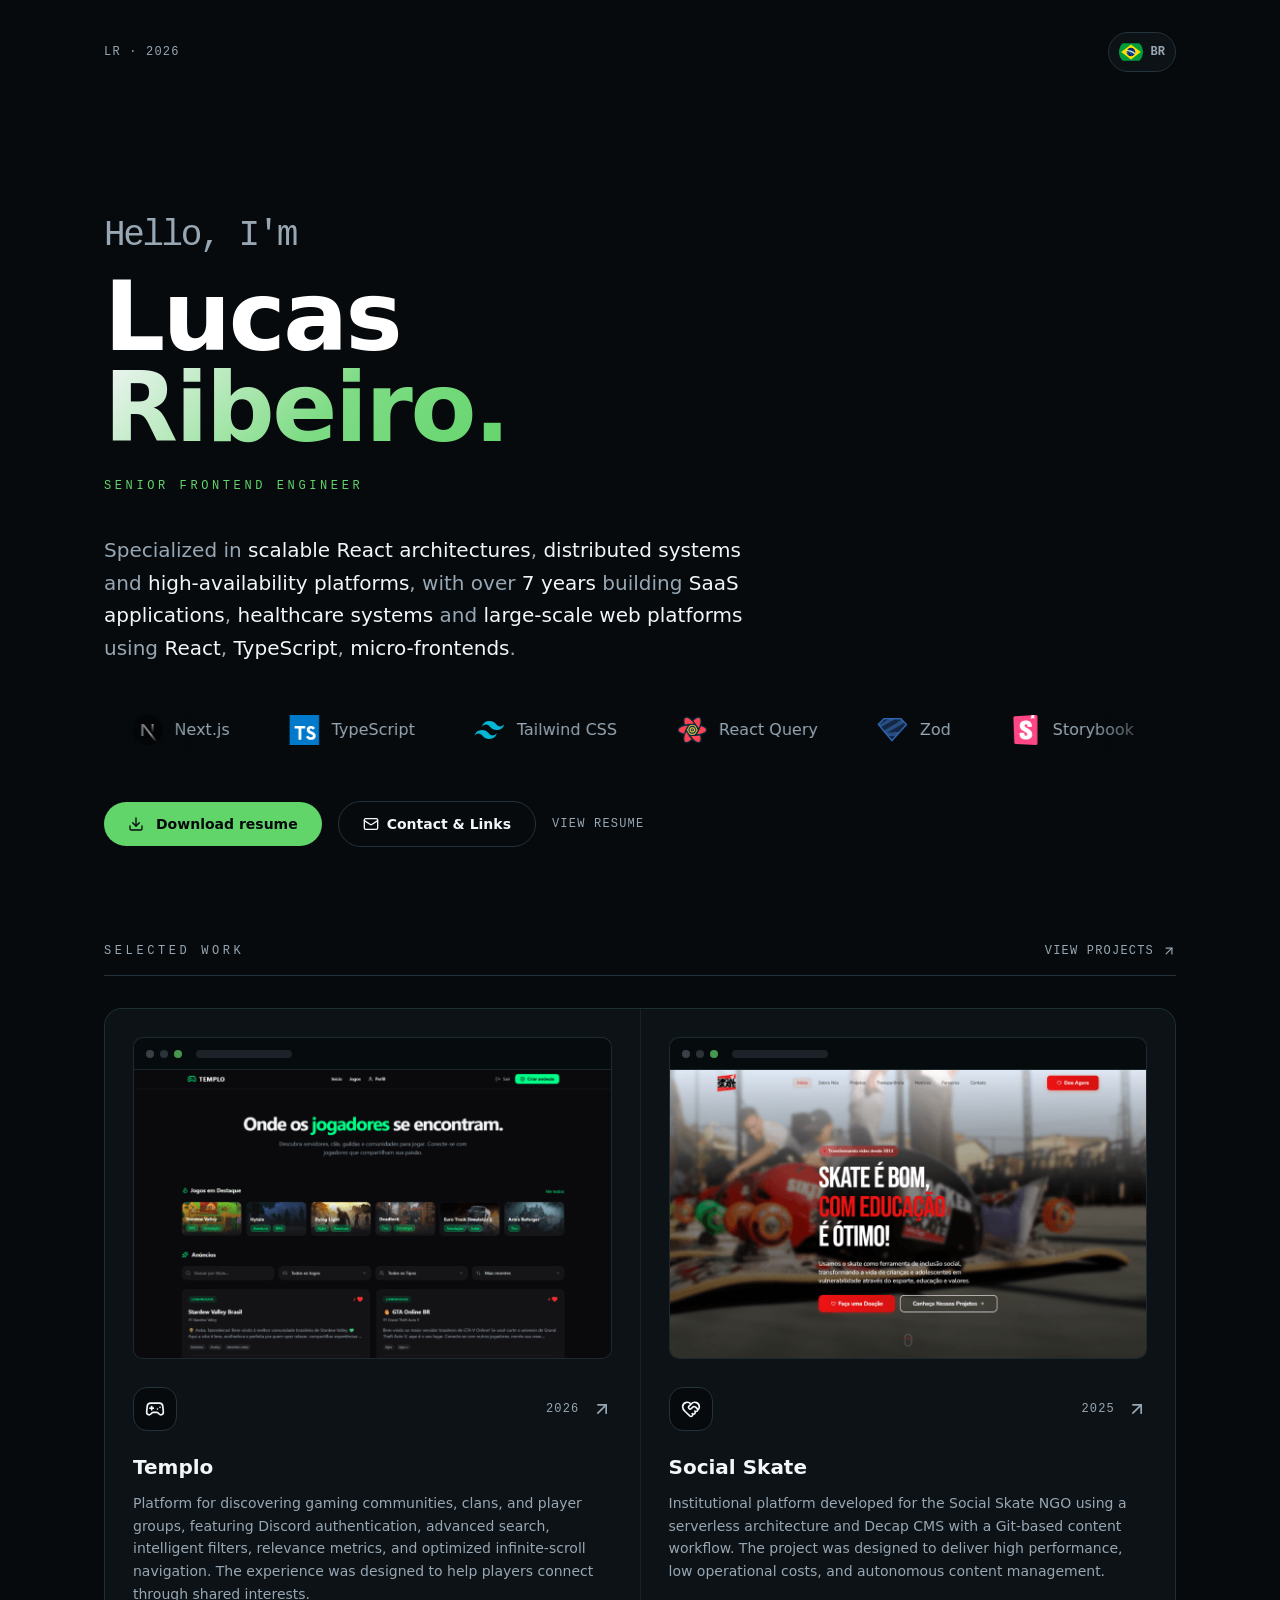
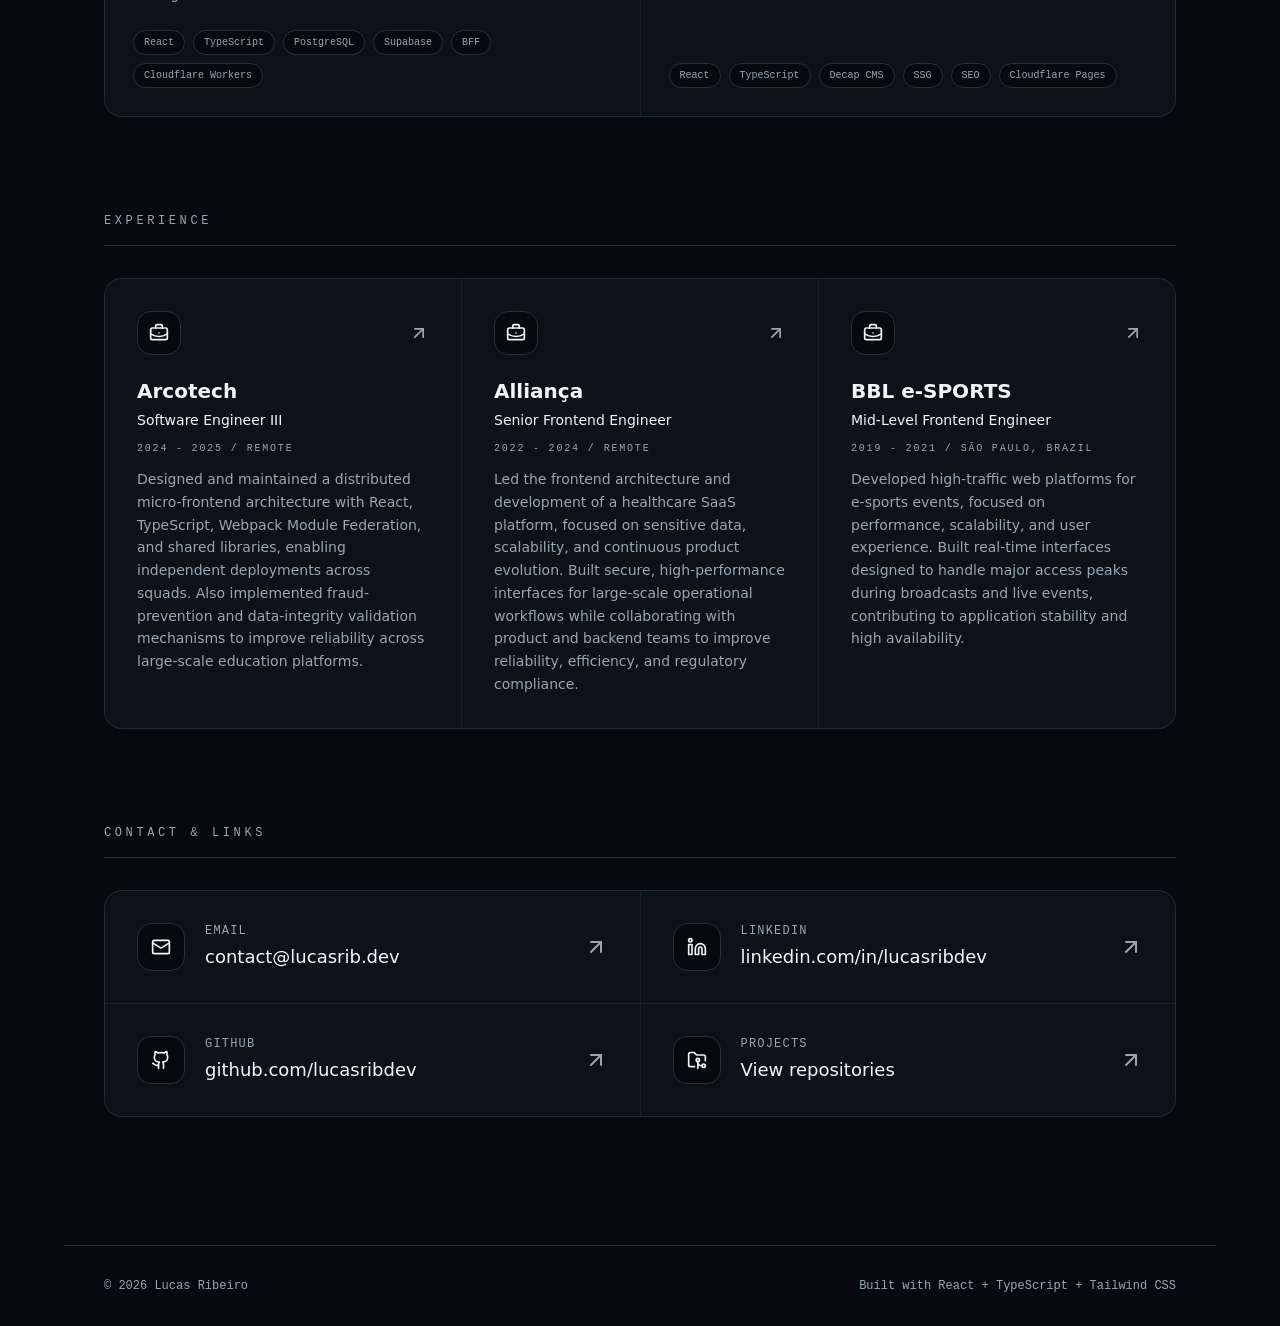
==== en/index.html @ c2448f31 "feat: review" ====
<!doctype html>
<html lang="en">
  <head>
    <meta charset="UTF-8" />
    <link rel="icon" type="image/svg+xml" href="/favicon.svg" />
    <meta name="viewport" content="width=device-width, initial-scale=1.0" />
    <meta
      name="description"
      content="Senior Frontend Engineer with over 7 years of experience in React, TypeScript, SSR, BFF, and design systems."
    />
    <meta
      name="keywords"
      content="Lucas Ribeiro, portfolio, senior frontend engineer, frontend, React, TypeScript, SSR, BFF, design systems"
    />
    <meta name="author" content="Lucas Ribeiro" />
    <meta name="robots" content="index, follow" />
    <meta name="theme-color" content="#3BBF57" />
    <link rel="canonical" href="https://lucasrib.dev/en/" />
    <link rel="alternate" hreflang="pt-BR" href="https://lucasrib.dev/" />
    <link rel="alternate" hreflang="en" href="https://lucasrib.dev/en/" />
    <link rel="alternate" hreflang="x-default" href="https://lucasrib.dev/" />

    <meta
      property="og:title"
      content="Lucas Ribeiro | Senior Frontend Engineer"
    />
    <meta
      property="og:description"
      content="Portfolio with selected work, stack, and resume. Experience with React, TypeScript, SSR, BFF, and design systems."
    />
    <meta property="og:type" content="website" />
    <meta property="og:url" content="https://lucasrib.dev/en/" />
    <meta property="og:image" content="https://lucasrib.dev/og-image.png" />
    <meta property="og:image:type" content="image/png" />
    <meta property="og:image:width" content="1200" />
    <meta property="og:image:height" content="630" />
    <meta
      property="og:image:alt"
      content="Lucas Ribeiro, Senior Frontend Engineer"
    />
    <meta property="og:locale" content="en_US" />
    <meta property="og:locale:alternate" content="pt_BR" />
    <meta property="og:site_name" content="Lucas Ribeiro Portfolio" />

    <meta name="twitter:card" content="summary_large_image" />
    <meta
      name="twitter:title"
      content="Lucas Ribeiro | Senior Frontend Engineer"
    />
    <meta
      name="twitter:description"
      content="Portfolio with selected work, stack, and resume by Lucas Ribeiro."
    />
    <meta name="twitter:image" content="https://lucasrib.dev/og-image.png" />

    <title>Lucas Ribeiro - Senior Frontend Engineer</title>
    <script type="module" crossorigin src="/assets/main-C4eJlKlx.js"></script>
    <link rel="stylesheet" crossorigin href="/assets/main-BngIE1C2.css">
  </head>
  <body>
    <div id="root"></div>
  </body>
</html>
---- assets/main-BngIE1C2.css ----
/*! tailwindcss v4.2.2 | MIT License | https://tailwindcss.com */
@layer properties{@supports (((-webkit-hyphens:none)) and (not (margin-trim:inline))) or ((-moz-orient:inline) and (not (color:rgb(from red r g b)))){*,:before,:after,::backdrop{--tw-rotate-x:initial;--tw-rotate-y:initial;--tw-rotate-z:initial;--tw-skew-x:initial;--tw-skew-y:initial;--tw-border-style:solid;--tw-leading:initial;--tw-font-weight:initial;--tw-tracking:initial;--tw-duration:initial;--tw-ease:initial;--tw-translate-x:0;--tw-translate-y:0;--tw-translate-z:0;--tw-scale-x:1;--tw-scale-y:1;--tw-scale-z:1;--tw-shadow:0 0 #0000;--tw-shadow-color:initial;--tw-shadow-alpha:100%;--tw-inset-shadow:0 0 #0000;--tw-inset-shadow-color:initial;--tw-inset-shadow-alpha:100%;--tw-ring-color:initial;--tw-ring-shadow:0 0 #0000;--tw-inset-ring-color:initial;--tw-inset-ring-shadow:0 0 #0000;--tw-ring-inset:initial;--tw-ring-offset-width:0px;--tw-ring-offset-color:#fff;--tw-ring-offset-shadow:0 0 #0000;--tw-outline-style:solid;--tw-animation-delay:0s;--tw-animation-direction:normal;--tw-animation-duration:initial;--tw-animation-fill-mode:none;--tw-animation-iteration-count:1;--tw-enter-blur:0;--tw-enter-opacity:1;--tw-enter-rotate:0;--tw-enter-scale:1;--tw-enter-translate-x:0;--tw-enter-translate-y:0;--tw-exit-blur:0;--tw-exit-opacity:1;--tw-exit-rotate:0;--tw-exit-scale:1;--tw-exit-translate-x:0;--tw-exit-translate-y:0}}}@layer theme{:root,:host{--font-sans:"Geist Variable", sans-serif;--font-mono:var(--font-mono);--color-white:#fff;--spacing:.25rem;--container-2xl:42rem;--container-6xl:72rem;--text-xs:.75rem;--text-xs--line-height:calc(1 / .75);--text-sm:.875rem;--text-sm--line-height:calc(1.25 / .875);--text-base:1rem;--text-base--line-height:calc(1.5 / 1);--text-lg:1.125rem;--text-lg--line-height:calc(1.75 / 1.125);--text-xl:1.25rem;--text-xl--line-height:calc(1.75 / 1.25);--text-2xl:1.5rem;--text-2xl--line-height:calc(2 / 1.5);--text-3xl:1.875rem;--text-3xl--line-height:calc(2.25 / 1.875);--text-4xl:2.25rem;--text-4xl--line-height:calc(2.5 / 2.25);--text-5xl:3rem;--text-5xl--line-height:1;--text-7xl:4.5rem;--text-7xl--line-height:1;--text-8xl:6rem;--text-8xl--line-height:1;--font-weight-normal:400;--font-weight-medium:500;--font-weight-semibold:600;--font-weight-bold:700;--tracking-tight:-.025em;--tracking-widest:.1em;--leading-tight:1.25;--leading-relaxed:1.625;--default-transition-duration:.15s;--default-transition-timing-function:cubic-bezier(.4, 0, .2, 1);--default-font-family:"Geist Variable", sans-serif;--default-mono-font-family:var(--font-mono)}}@layer base{*,:after,:before,::backdrop{box-sizing:border-box;border:0 solid;margin:0;padding:0}::file-selector-button{box-sizing:border-box;border:0 solid;margin:0;padding:0}html,:host{-webkit-text-size-adjust:100%;tab-size:4;line-height:1.5;font-family:var(--default-font-family,ui-sans-serif, system-ui, sans-serif, "Apple Color Emoji", "Segoe UI Emoji", "Segoe UI Symbol", "Noto Color Emoji");font-feature-settings:var(--default-font-feature-settings,normal);font-variation-settings:var(--default-font-variation-settings,normal);-webkit-tap-highlight-color:transparent}hr{height:0;color:inherit;border-top-width:1px}abbr:where([title]){-webkit-text-decoration:underline dotted;text-decoration:underline dotted}h1,h2,h3,h4,h5,h6{font-size:inherit;font-weight:inherit}a{color:inherit;-webkit-text-decoration:inherit;-webkit-text-decoration:inherit;-webkit-text-decoration:inherit;-webkit-text-decoration:inherit;text-decoration:inherit}b,strong{font-weight:bolder}code,kbd,samp,pre{font-family:var(--default-mono-font-family,ui-monospace, SFMono-Regular, Menlo, Monaco, Consolas, "Liberation Mono", "Courier New", monospace);font-feature-settings:var(--default-mono-font-feature-settings,normal);font-variation-settings:var(--default-mono-font-variation-settings,normal);font-size:1em}small{font-size:80%}sub,sup{vertical-align:baseline;font-size:75%;line-height:0;position:relative}sub{bottom:-.25em}sup{top:-.5em}table{text-indent:0;border-color:inherit;border-collapse:collapse}:-moz-focusring{outline:auto}progress{vertical-align:baseline}summary{display:list-item}ol,ul,menu{list-style:none}img,svg,video,canvas,audio,iframe,embed,object{vertical-align:middle;display:block}img,video{max-width:100%;height:auto}button,input,select,optgroup,textarea{font:inherit;font-feature-settings:inherit;font-variation-settings:inherit;letter-spacing:inherit;color:inherit;opacity:1;background-color:#0000;border-radius:0}::file-selector-button{font:inherit;font-feature-settings:inherit;font-variation-settings:inherit;letter-spacing:inherit;color:inherit;opacity:1;background-color:#0000;border-radius:0}:where(select:is([multiple],[size])) optgroup{font-weight:bolder}:where(select:is([multiple],[size])) optgroup option{padding-inline-start:20px}::file-selector-button{margin-inline-end:4px}::placeholder{opacity:1}@supports (not ((-webkit-appearance:-apple-pay-button))) or (contain-intrinsic-size:1px){::placeholder{color:currentColor}@supports (color:color-mix(in lab, red, red)){::placeholder{color:color-mix(in oklab, currentcolor 50%, transparent)}}}textarea{resize:vertical}::-webkit-search-decoration{-webkit-appearance:none}::-webkit-date-and-time-value{min-height:1lh;text-align:inherit}::-webkit-datetime-edit{display:inline-flex}::-webkit-datetime-edit-fields-wrapper{padding:0}::-webkit-datetime-edit{padding-block:0}::-webkit-datetime-edit-year-field{padding-block:0}::-webkit-datetime-edit-month-field{padding-block:0}::-webkit-datetime-edit-day-field{padding-block:0}::-webkit-datetime-edit-hour-field{padding-block:0}::-webkit-datetime-edit-minute-field{padding-block:0}::-webkit-datetime-edit-second-field{padding-block:0}::-webkit-datetime-edit-millisecond-field{padding-block:0}::-webkit-datetime-edit-meridiem-field{padding-block:0}::-webkit-calendar-picker-indicator{line-height:1}:-moz-ui-invalid{box-shadow:none}button,input:where([type=button],[type=reset],[type=submit]){appearance:button}::file-selector-button{appearance:button}::-webkit-inner-spin-button{height:auto}::-webkit-outer-spin-button{height:auto}[hidden]:where(:not([hidden=until-found])){display:none!important}html{background:var(--background);font-family:Geist Variable,sans-serif}body{font-family:var(--font-sans);color:var(--foreground);background-color:var(--background);margin:0}*{border-color:var(--border);outline-color:var(--ring)}@supports (color:color-mix(in lab, red, red)){*{outline-color:color-mix(in oklab, var(--ring) 50%, transparent)}}}@layer components;@layer utilities{.pointer-events-none{pointer-events:none}.absolute{position:absolute}.relative{position:relative}.inset-x-0{inset-inline:calc(var(--spacing) * 0)}.inset-y-0{inset-block:calc(var(--spacing) * 0)}.top-0{top:calc(var(--spacing) * 0)}.right-0{right:calc(var(--spacing) * 0)}.bottom-0{bottom:calc(var(--spacing) * 0)}.left-0{left:calc(var(--spacing) * 0)}.z-10{z-index:10}.z-11{z-index:11}.mx-auto{margin-inline:auto}.mt-1{margin-top:calc(var(--spacing) * 1)}.mt-2{margin-top:calc(var(--spacing) * 2)}.mt-3{margin-top:calc(var(--spacing) * 3)}.mt-6{margin-top:calc(var(--spacing) * 6)}.mt-10{margin-top:calc(var(--spacing) * 10)}.mt-12{margin-top:calc(var(--spacing) * 12)}.mr-\[var\(--logoloop-gap\)\]{margin-right:var(--logoloop-gap)}.mb-4{margin-bottom:calc(var(--spacing) * 4)}.mb-7{margin-bottom:calc(var(--spacing) * 7)}.mb-8{margin-bottom:calc(var(--spacing) * 8)}.mb-24{margin-bottom:calc(var(--spacing) * 24)}.mb-\[var\(--logoloop-gap\)\]{margin-bottom:var(--logoloop-gap)}.ml-2{margin-left:calc(var(--spacing) * 2)}.block{display:block}.flex{display:flex}.grid{display:grid}.hidden{display:none}.inline-block{display:inline-block}.inline-flex{display:inline-flex}.aspect-\[1430\/863\]{aspect-ratio:1430/863}.h-2{height:calc(var(--spacing) * 2)}.h-3\.5{height:calc(var(--spacing) * 3.5)}.h-4{height:calc(var(--spacing) * 4)}.h-5{height:calc(var(--spacing) * 5)}.h-6{height:calc(var(--spacing) * 6)}.h-8{height:calc(var(--spacing) * 8)}.h-10{height:calc(var(--spacing) * 10)}.h-11{height:calc(var(--spacing) * 11)}.h-12{height:calc(var(--spacing) * 12)}.h-\[1em\]{height:1em}.h-\[clamp\(24px\,8\%\,120px\)\]{height:clamp(24px,8%,120px)}.h-\[var\(--logoloop-logoHeight\)\]{height:var(--logoloop-logoHeight)}.h-full{height:100%}.h-max{height:max-content}.min-h-screen{min-height:100vh}.w-2{width:calc(var(--spacing) * 2)}.w-3\.5{width:calc(var(--spacing) * 3.5)}.w-4{width:calc(var(--spacing) * 4)}.w-5{width:calc(var(--spacing) * 5)}.w-6{width:calc(var(--spacing) * 6)}.w-11{width:calc(var(--spacing) * 11)}.w-12{width:calc(var(--spacing) * 12)}.w-24{width:calc(var(--spacing) * 24)}.w-\[clamp\(24px\,8\%\,120px\)\]{width:clamp(24px,8%,120px)}.w-auto{width:auto}.w-full{width:100%}.w-max{width:max-content}.max-w-2xl{max-width:var(--container-2xl)}.max-w-6xl{max-width:var(--container-6xl)}.min-w-0{min-width:calc(var(--spacing) * 0)}.flex-none{flex:none}.shrink-0{flex-shrink:0}.transform{transform:var(--tw-rotate-x,) var(--tw-rotate-y,) var(--tw-rotate-z,) var(--tw-skew-x,) var(--tw-skew-y,)}.resize{resize:both}.flex-col{flex-direction:column}.flex-row{flex-direction:row}.flex-wrap{flex-wrap:wrap}.items-center{align-items:center}.items-end{align-items:flex-end}.items-start{align-items:flex-start}.justify-between{justify-content:space-between}.justify-center{justify-content:center}.gap-1\.5{gap:calc(var(--spacing) * 1.5)}.gap-2{gap:calc(var(--spacing) * 2)}.gap-3{gap:calc(var(--spacing) * 3)}.gap-4{gap:calc(var(--spacing) * 4)}.gap-5{gap:calc(var(--spacing) * 5)}.gap-px{gap:1px}.overflow-hidden{overflow:hidden}.overflow-visible{overflow:visible}.overflow-x-hidden{overflow-x:hidden}.rounded{border-radius:.25rem}.rounded-2xl{border-radius:calc(var(--radius) * 1.8)}.rounded-full{border-radius:3.40282e38px}.rounded-lg{border-radius:var(--radius)}.rounded-xl{border-radius:calc(var(--radius) * 1.4)}.border{border-style:var(--tw-border-style);border-width:1px}.border-t{border-top-style:var(--tw-border-style);border-top-width:1px}.border-b{border-bottom-style:var(--tw-border-style);border-bottom-width:1px}.border-border,.border-border\/70{border-color:var(--border)}@supports (color:color-mix(in lab, red, red)){.border-border\/70{border-color:color-mix(in oklab, var(--border) 70%, transparent)}}.border-border\/80{border-color:var(--border)}@supports (color:color-mix(in lab, red, red)){.border-border\/80{border-color:color-mix(in oklab, var(--border) 80%, transparent)}}.bg-background,.bg-background\/80{background-color:var(--background)}@supports (color:color-mix(in lab, red, red)){.bg-background\/80{background-color:color-mix(in oklab, var(--background) 80%, transparent)}}.bg-border\/60{background-color:var(--border)}@supports (color:color-mix(in lab, red, red)){.bg-border\/60{background-color:color-mix(in oklab, var(--border) 60%, transparent)}}.bg-card{background-color:var(--card)}.bg-muted{background-color:var(--muted)}.bg-muted-foreground\/15{background-color:var(--muted-foreground)}@supports (color:color-mix(in lab, red, red)){.bg-muted-foreground\/15{background-color:color-mix(in oklab, var(--muted-foreground) 15%, transparent)}}.bg-muted-foreground\/25{background-color:var(--muted-foreground)}@supports (color:color-mix(in lab, red, red)){.bg-muted-foreground\/25{background-color:color-mix(in oklab, var(--muted-foreground) 25%, transparent)}}.bg-muted-foreground\/35{background-color:var(--muted-foreground)}@supports (color:color-mix(in lab, red, red)){.bg-muted-foreground\/35{background-color:color-mix(in oklab, var(--muted-foreground) 35%, transparent)}}.bg-primary,.bg-primary\/70{background-color:var(--primary)}@supports (color:color-mix(in lab, red, red)){.bg-primary\/70{background-color:color-mix(in oklab, var(--primary) 70%, transparent)}}.text-gradient{background-image:linear-gradient(135deg, var(--foreground) 0%, var(--primary) 55%, var(--primary) 100%)}@supports (color:color-mix(in lab, red, red)){.text-gradient{background-image:linear-gradient(135deg, var(--foreground) 0%, color-mix(in srgb, var(--primary) 82%, white 18%) 55%, var(--primary) 100%)}}.text-gradient{color:#0000;-webkit-background-clip:text;background-clip:text}.bg-\[linear-gradient\(to_bottom\,var\(--logoloop-fadeColor\,var\(--logoloop-fadeColorAuto\)\)_0\%\,rgba\(0\,0\,0\,0\)_100\%\)\]{background-image:linear-gradient(to bottom,var(--logoloop-fadeColor,var(--logoloop-fadeColorAuto)) 0%,#0000 100%)}.bg-\[linear-gradient\(to_left\,var\(--logoloop-fadeColor\,var\(--logoloop-fadeColorAuto\)\)_0\%\,rgba\(0\,0\,0\,0\)_100\%\)\]{background-image:linear-gradient(to left,var(--logoloop-fadeColor,var(--logoloop-fadeColorAuto)) 0%,#0000 100%)}.bg-\[linear-gradient\(to_right\,var\(--logoloop-fadeColor\,var\(--logoloop-fadeColorAuto\)\)_0\%\,rgba\(0\,0\,0\,0\)_100\%\)\]{background-image:linear-gradient(to right,var(--logoloop-fadeColor,var(--logoloop-fadeColorAuto)) 0%,#0000 100%)}.bg-\[linear-gradient\(to_top\,var\(--logoloop-fadeColor\,var\(--logoloop-fadeColorAuto\)\)_0\%\,rgba\(0\,0\,0\,0\)_100\%\)\]{background-image:linear-gradient(to top,var(--logoloop-fadeColor,var(--logoloop-fadeColorAuto)) 0%,#0000 100%)}.object-contain{object-fit:contain}.object-cover{object-fit:cover}.object-top{object-position:top}.p-5{padding:calc(var(--spacing) * 5)}.p-6{padding:calc(var(--spacing) * 6)}.px-2\.5{padding-inline:calc(var(--spacing) * 2.5)}.px-3{padding-inline:calc(var(--spacing) * 3)}.px-6{padding-inline:calc(var(--spacing) * 6)}.py-1{padding-block:calc(var(--spacing) * 1)}.py-1\.5{padding-block:calc(var(--spacing) * 1.5)}.py-3{padding-block:calc(var(--spacing) * 3)}.py-8{padding-block:calc(var(--spacing) * 8)}.py-\[calc\(var\(--logoloop-logoHeight\)\*0\.1\)\]{padding-block:calc(var(--logoloop-logoHeight) * .1)}.pt-16{padding-top:calc(var(--spacing) * 16)}.pb-4{padding-bottom:calc(var(--spacing) * 4)}.pb-24{padding-bottom:calc(var(--spacing) * 24)}.pb-32{padding-bottom:calc(var(--spacing) * 32)}.font-mono{font-family:var(--font-mono)}.text-2xl{font-size:var(--text-2xl);line-height:var(--tw-leading,var(--text-2xl--line-height))}.text-5xl{font-size:var(--text-5xl);line-height:var(--tw-leading,var(--text-5xl--line-height))}.text-base{font-size:var(--text-base);line-height:var(--tw-leading,var(--text-base--line-height))}.text-lg{font-size:var(--text-lg);line-height:var(--tw-leading,var(--text-lg--line-height))}.text-sm{font-size:var(--text-sm);line-height:var(--tw-leading,var(--text-sm--line-height))}.text-xs{font-size:var(--text-xs);line-height:var(--tw-leading,var(--text-xs--line-height))}.text-\[10px\]{font-size:10px}.text-\[length\:var\(--logoloop-logoHeight\)\]{font-size:var(--logoloop-logoHeight)}.leading-\[0\.95\]{--tw-leading:.95;line-height:.95}.leading-\[1\],.leading-none{--tw-leading:1;line-height:1}.leading-relaxed{--tw-leading:var(--leading-relaxed);line-height:var(--leading-relaxed)}.leading-tight{--tw-leading:var(--leading-tight);line-height:var(--leading-tight)}.font-bold{--tw-font-weight:var(--font-weight-bold);font-weight:var(--font-weight-bold)}.font-medium{--tw-font-weight:var(--font-weight-medium);font-weight:var(--font-weight-medium)}.font-normal{--tw-font-weight:var(--font-weight-normal);font-weight:var(--font-weight-normal)}.font-semibold{--tw-font-weight:var(--font-weight-semibold);font-weight:var(--font-weight-semibold)}.tracking-\[0\.3em\]{--tw-tracking:.3em;letter-spacing:.3em}.tracking-\[0\.18em\]{--tw-tracking:.18em;letter-spacing:.18em}.tracking-tight{--tw-tracking:var(--tracking-tight);letter-spacing:var(--tracking-tight)}.tracking-widest{--tw-tracking:var(--tracking-widest);letter-spacing:var(--tracking-widest)}.break-all{word-break:break-all}.whitespace-nowrap{white-space:nowrap}.text-foreground{color:var(--foreground)}.text-muted-foreground{color:var(--muted-foreground)}.text-primary{color:var(--primary)}.text-primary-foreground{color:var(--primary-foreground)}.text-white{color:var(--color-white)}.uppercase{text-transform:uppercase}.no-underline{text-decoration-line:none}.underline-offset-4{text-underline-offset:4px}.transition{transition-property:color,background-color,border-color,outline-color,text-decoration-color,fill,stroke,--tw-gradient-from,--tw-gradient-via,--tw-gradient-to,opacity,box-shadow,transform,translate,scale,rotate,filter,-webkit-backdrop-filter,backdrop-filter,display,content-visibility,overlay,pointer-events;transition-timing-function:var(--tw-ease,var(--default-transition-timing-function));transition-duration:var(--tw-duration,var(--default-transition-duration))}.transition-all{transition-property:all;transition-timing-function:var(--tw-ease,var(--default-transition-timing-function));transition-duration:var(--tw-duration,var(--default-transition-duration))}.transition-colors{transition-property:color,background-color,border-color,outline-color,text-decoration-color,fill,stroke,--tw-gradient-from,--tw-gradient-via,--tw-gradient-to;transition-timing-function:var(--tw-ease,var(--default-transition-timing-function));transition-duration:var(--tw-duration,var(--default-transition-duration))}.transition-opacity{transition-property:opacity;transition-timing-function:var(--tw-ease,var(--default-transition-timing-function));transition-duration:var(--tw-duration,var(--default-transition-duration))}.transition-transform{transition-property:transform,translate,scale,rotate;transition-timing-function:var(--tw-ease,var(--default-transition-timing-function));transition-duration:var(--tw-duration,var(--default-transition-duration))}.duration-200{--tw-duration:.2s;transition-duration:.2s}.duration-300{--tw-duration:.3s;transition-duration:.3s}.ease-\[cubic-bezier\(0\.4\,0\,0\.2\,1\)\]{--tw-ease:cubic-bezier(.4,0,.2,1);transition-timing-function:cubic-bezier(.4,0,.2,1)}.ease-linear{--tw-ease:linear;transition-timing-function:linear}.will-change-transform{will-change:transform}.select-none{-webkit-user-select:none;user-select:none}.\[--logoloop-fadeColorAuto\:\#ffffff\]{--logoloop-fadeColorAuto:#fff}.\[--logoloop-gap\:32px\]{--logoloop-gap:32px}.\[--logoloop-logoHeight\:28px\]{--logoloop-logoHeight:28px}.\[-webkit-user-drag\:none\]{-webkit-user-drag:none}.\[image-rendering\:-webkit-optimize-contrast\]{image-rendering:-webkit-optimize-contrast}@media (hover:hover){.group-hover\:translate-x-0\.5:is(:where(.group):hover *){--tw-translate-x:calc(var(--spacing) * .5);translate:var(--tw-translate-x) var(--tw-translate-y)}.group-hover\:translate-x-1:is(:where(.group):hover *){--tw-translate-x:calc(var(--spacing) * 1);translate:var(--tw-translate-x) var(--tw-translate-y)}.group-hover\:-translate-y-0\.5:is(:where(.group):hover *){--tw-translate-y:calc(var(--spacing) * -.5);translate:var(--tw-translate-x) var(--tw-translate-y)}.group-hover\:-translate-y-1:is(:where(.group):hover *){--tw-translate-y:calc(var(--spacing) * -1);translate:var(--tw-translate-x) var(--tw-translate-y)}.group-hover\:translate-y-0\.5:is(:where(.group):hover *){--tw-translate-y:calc(var(--spacing) * .5);translate:var(--tw-translate-x) var(--tw-translate-y)}.group-hover\:border-primary:is(:where(.group):hover *),.group-hover\:border-primary\/50:is(:where(.group):hover *){border-color:var(--primary)}@supports (color:color-mix(in lab, red, red)){.group-hover\:border-primary\/50:is(:where(.group):hover *){border-color:color-mix(in oklab, var(--primary) 50%, transparent)}}.group-hover\:text-primary:is(:where(.group):hover *){color:var(--primary)}.group-hover\/item\:scale-120:is(:where(.group\/item):hover *){--tw-scale-x:120%;--tw-scale-y:120%;--tw-scale-z:120%;scale:var(--tw-scale-x) var(--tw-scale-y)}.hover\:-translate-y-0\.5:hover{--tw-translate-y:calc(var(--spacing) * -.5);translate:var(--tw-translate-x) var(--tw-translate-y)}.hover\:-translate-y-1:hover{--tw-translate-y:calc(var(--spacing) * -1);translate:var(--tw-translate-x) var(--tw-translate-y)}.hover\:border-primary:hover{border-color:var(--primary)}.hover\:bg-secondary:hover{background-color:var(--secondary)}.hover\:text-foreground:hover{color:var(--foreground)}.hover\:text-primary:hover{color:var(--primary)}.hover\:underline:hover{text-decoration-line:underline}.hover\:opacity-80:hover{opacity:.8}.hover\:glow:hover{box-shadow:0 18px 40px var(--primary), inset 0 1px 0 #ffffff38}@supports (color:color-mix(in lab, red, red)){.hover\:glow:hover{box-shadow:0 18px 40px color-mix(in srgb, var(--primary) 30%, transparent), inset 0 1px 0 #ffffff38}}}.focus-visible\:ring-2:focus-visible{--tw-ring-shadow:var(--tw-ring-inset,) 0 0 0 calc(2px + var(--tw-ring-offset-width)) var(--tw-ring-color,currentcolor);box-shadow:var(--tw-inset-shadow), var(--tw-inset-ring-shadow), var(--tw-ring-offset-shadow), var(--tw-ring-shadow), var(--tw-shadow)}.focus-visible\:ring-ring:focus-visible{--tw-ring-color:var(--ring)}.focus-visible\:outline:focus-visible{outline-style:var(--tw-outline-style);outline-width:1px}.focus-visible\:outline-offset-2:focus-visible{outline-offset:2px}.focus-visible\:outline-current:focus-visible{outline-color:currentColor}.focus-visible\:outline-none:focus-visible{--tw-outline-style:none;outline-style:none}@media (prefers-reduced-motion:reduce){.motion-reduce\:transform-none{transform:none}.motion-reduce\:transition-none{transition-property:none}}@media (width>=48rem){.md\:grid-cols-2{grid-template-columns:repeat(2,minmax(0,1fr))}.md\:grid-cols-3{grid-template-columns:repeat(3,minmax(0,1fr))}.md\:flex-row{flex-direction:row}.md\:items-center{align-items:center}.md\:p-7{padding:calc(var(--spacing) * 7)}.md\:p-8{padding:calc(var(--spacing) * 8)}.md\:px-10{padding-inline:calc(var(--spacing) * 10)}.md\:pt-28{padding-top:calc(var(--spacing) * 28)}.md\:text-3xl{font-size:var(--text-3xl);line-height:var(--tw-leading,var(--text-3xl--line-height))}.md\:text-7xl{font-size:var(--text-7xl);line-height:var(--tw-leading,var(--text-7xl--line-height))}.md\:text-lg{font-size:var(--text-lg);line-height:var(--tw-leading,var(--text-lg--line-height))}.md\:text-xl{font-size:var(--text-xl);line-height:var(--tw-leading,var(--text-xl--line-height))}}@media (width>=64rem){.lg\:text-4xl{font-size:var(--text-4xl);line-height:var(--tw-leading,var(--text-4xl--line-height))}.lg\:text-8xl{font-size:var(--text-8xl);line-height:var(--tw-leading,var(--text-8xl--line-height))}}.dark\:\[--logoloop-fadeColorAuto\:\#0b0b0b\]:is(.dark *){--logoloop-fadeColorAuto:#0b0b0b}}@property --tw-animation-delay{syntax:"*";inherits:false;initial-value:0s}@property --tw-animation-direction{syntax:"*";inherits:false;initial-value:normal}@property --tw-animation-duration{syntax:"*";inherits:false}@property --tw-animation-fill-mode{syntax:"*";inherits:false;initial-value:none}@property --tw-animation-iteration-count{syntax:"*";inherits:false;initial-value:1}@property --tw-enter-blur{syntax:"*";inherits:false;initial-value:0}@property --tw-enter-opacity{syntax:"*";inherits:false;initial-value:1}@property --tw-enter-rotate{syntax:"*";inherits:false;initial-value:0}@property --tw-enter-scale{syntax:"*";inherits:false;initial-value:1}@property --tw-enter-translate-x{syntax:"*";inherits:false;initial-value:0}@property --tw-enter-translate-y{syntax:"*";inherits:false;initial-value:0}@property --tw-exit-blur{syntax:"*";inherits:false;initial-value:0}@property --tw-exit-opacity{syntax:"*";inherits:false;initial-value:1}@property --tw-exit-rotate{syntax:"*";inherits:false;initial-value:0}@property --tw-exit-scale{syntax:"*";inherits:false;initial-value:1}@property --tw-exit-translate-x{syntax:"*";inherits:false;initial-value:0}@property --tw-exit-translate-y{syntax:"*";inherits:false;initial-value:0}@font-face{font-family:Geist Variable;font-style:normal;font-display:swap;font-weight:100 900;src:url(/assets/geist-cyrillic-wght-normal-CHSlOQsW.woff2)format("woff2-variations");unicode-range:U+301,U+400-45F,U+490-491,U+4B0-4B1,U+2116}@font-face{font-family:Geist Variable;font-style:normal;font-display:swap;font-weight:100 900;src:url(/assets/geist-latin-ext-wght-normal-DMtmJ5ZE.woff2)format("woff2-variations");unicode-range:U+100-2BA,U+2BD-2C5,U+2C7-2CC,U+2CE-2D7,U+2DD-2FF,U+304,U+308,U+329,U+1D00-1DBF,U+1E00-1E9F,U+1EF2-1EFF,U+2020,U+20A0-20AB,U+20AD-20C0,U+2113,U+2C60-2C7F,U+A720-A7FF}@font-face{font-family:Geist Variable;font-style:normal;font-display:swap;font-weight:100 900;src:url(/assets/geist-latin-wght-normal-Dm3htQBi.woff2)format("woff2-variations");unicode-range:U+??,U+131,U+152-153,U+2BB-2BC,U+2C6,U+2DA,U+2DC,U+304,U+308,U+329,U+2000-206F,U+20AC,U+2122,U+2191,U+2193,U+2212,U+2215,U+FEFF,U+FFFD}:root{--background:oklch(14% .01 240);--foreground:oklch(97% .005 240);--muted-foreground:oklch(72% .025 238);--border:oklch(31% .025 236);--primary:oklch(78% .18 145);--primary-foreground:oklch(14% .01 240);--card:oklch(18% .012 240);--secondary:oklch(24% .015 240);--font-sans:"Space Grotesk", system-ui, sans-serif;--font-mono:"JetBrains Mono", ui-monospace, monospace;--card-foreground:oklch(97% .005 240);--popover:oklch(18% .012 240);--popover-foreground:oklch(97% .005 240);--secondary-foreground:oklch(93% .01 240);--muted:oklch(24% .015 240);--accent:oklch(27% .04 170);--accent-foreground:oklch(97% .005 240);--destructive:oklch(57.7% .245 27.325);--input:oklch(31% .025 236);--ring:oklch(78% .18 145);--chart-1:oklch(78% .18 145);--chart-2:oklch(70% .13 195);--chart-3:oklch(68% .15 280);--chart-4:oklch(76% .14 75);--chart-5:oklch(66% .18 25);--radius:.625rem;--sidebar:oklch(18% .012 240);--sidebar-foreground:oklch(97% .005 240);--sidebar-primary:oklch(78% .18 145);--sidebar-primary-foreground:oklch(14% .01 240);--sidebar-accent:oklch(24% .015 240);--sidebar-accent-foreground:oklch(97% .005 240);--sidebar-border:oklch(31% .025 236);--sidebar-ring:oklch(78% .18 145)}.dark{--background:oklch(14.5% 0 0);--foreground:oklch(98.5% 0 0);--card:oklch(20.5% 0 0);--card-foreground:oklch(98.5% 0 0);--popover:oklch(20.5% 0 0);--popover-foreground:oklch(98.5% 0 0);--primary:oklch(92.2% 0 0);--primary-foreground:oklch(20.5% 0 0);--secondary:oklch(26.9% 0 0);--secondary-foreground:oklch(98.5% 0 0);--muted:oklch(26.9% 0 0);--muted-foreground:oklch(70.8% 0 0);--accent:oklch(26.9% 0 0);--accent-foreground:oklch(98.5% 0 0);--destructive:oklch(70.4% .191 22.216);--border:oklch(100% 0 0/.1);--input:oklch(100% 0 0/.15);--ring:oklch(55.6% 0 0);--chart-1:oklch(87% 0 0);--chart-2:oklch(55.6% 0 0);--chart-3:oklch(43.9% 0 0);--chart-4:oklch(37.1% 0 0);--chart-5:oklch(26.9% 0 0);--sidebar:oklch(20.5% 0 0);--sidebar-foreground:oklch(98.5% 0 0);--sidebar-primary:oklch(48.8% .243 264.376);--sidebar-primary-foreground:oklch(98.5% 0 0);--sidebar-accent:oklch(26.9% 0 0);--sidebar-accent-foreground:oklch(98.5% 0 0);--sidebar-border:oklch(100% 0 0/.1);--sidebar-ring:oklch(55.6% 0 0)}@property --tw-rotate-x{syntax:"*";inherits:false}@property --tw-rotate-y{syntax:"*";inherits:false}@property --tw-rotate-z{syntax:"*";inherits:false}@property --tw-skew-x{syntax:"*";inherits:false}@property --tw-skew-y{syntax:"*";inherits:false}@property --tw-border-style{syntax:"*";inherits:false;initial-value:solid}@property --tw-leading{syntax:"*";inherits:false}@property --tw-font-weight{syntax:"*";inherits:false}@property --tw-tracking{syntax:"*";inherits:false}@property --tw-duration{syntax:"*";inherits:false}@property --tw-ease{syntax:"*";inherits:false}@property --tw-translate-x{syntax:"*";inherits:false;initial-value:0}@property --tw-translate-y{syntax:"*";inherits:false;initial-value:0}@property --tw-translate-z{syntax:"*";inherits:false;initial-value:0}@property --tw-scale-x{syntax:"*";inherits:false;initial-value:1}@property --tw-scale-y{syntax:"*";inherits:false;initial-value:1}@property --tw-scale-z{syntax:"*";inherits:false;initial-value:1}@property --tw-shadow{syntax:"*";inherits:false;initial-value:0 0 #0000}@property --tw-shadow-color{syntax:"*";inherits:false}@property --tw-shadow-alpha{syntax:"<percentage>";inherits:false;initial-value:100%}@property --tw-inset-shadow{syntax:"*";inherits:false;initial-value:0 0 #0000}@property --tw-inset-shadow-color{syntax:"*";inherits:false}@property --tw-inset-shadow-alpha{syntax:"<percentage>";inherits:false;initial-value:100%}@property --tw-ring-color{syntax:"*";inherits:false}@property --tw-ring-shadow{syntax:"*";inherits:false;initial-value:0 0 #0000}@property --tw-inset-ring-color{syntax:"*";inherits:false}@property --tw-inset-ring-shadow{syntax:"*";inherits:false;initial-value:0 0 #0000}@property --tw-ring-inset{syntax:"*";inherits:false}@property --tw-ring-offset-width{syntax:"<length>";inherits:false;initial-value:0}@property --tw-ring-offset-color{syntax:"*";inherits:false;initial-value:#fff}@property --tw-ring-offset-shadow{syntax:"*";inherits:false;initial-value:0 0 #0000}@property --tw-outline-style{syntax:"*";inherits:false;initial-value:solid}
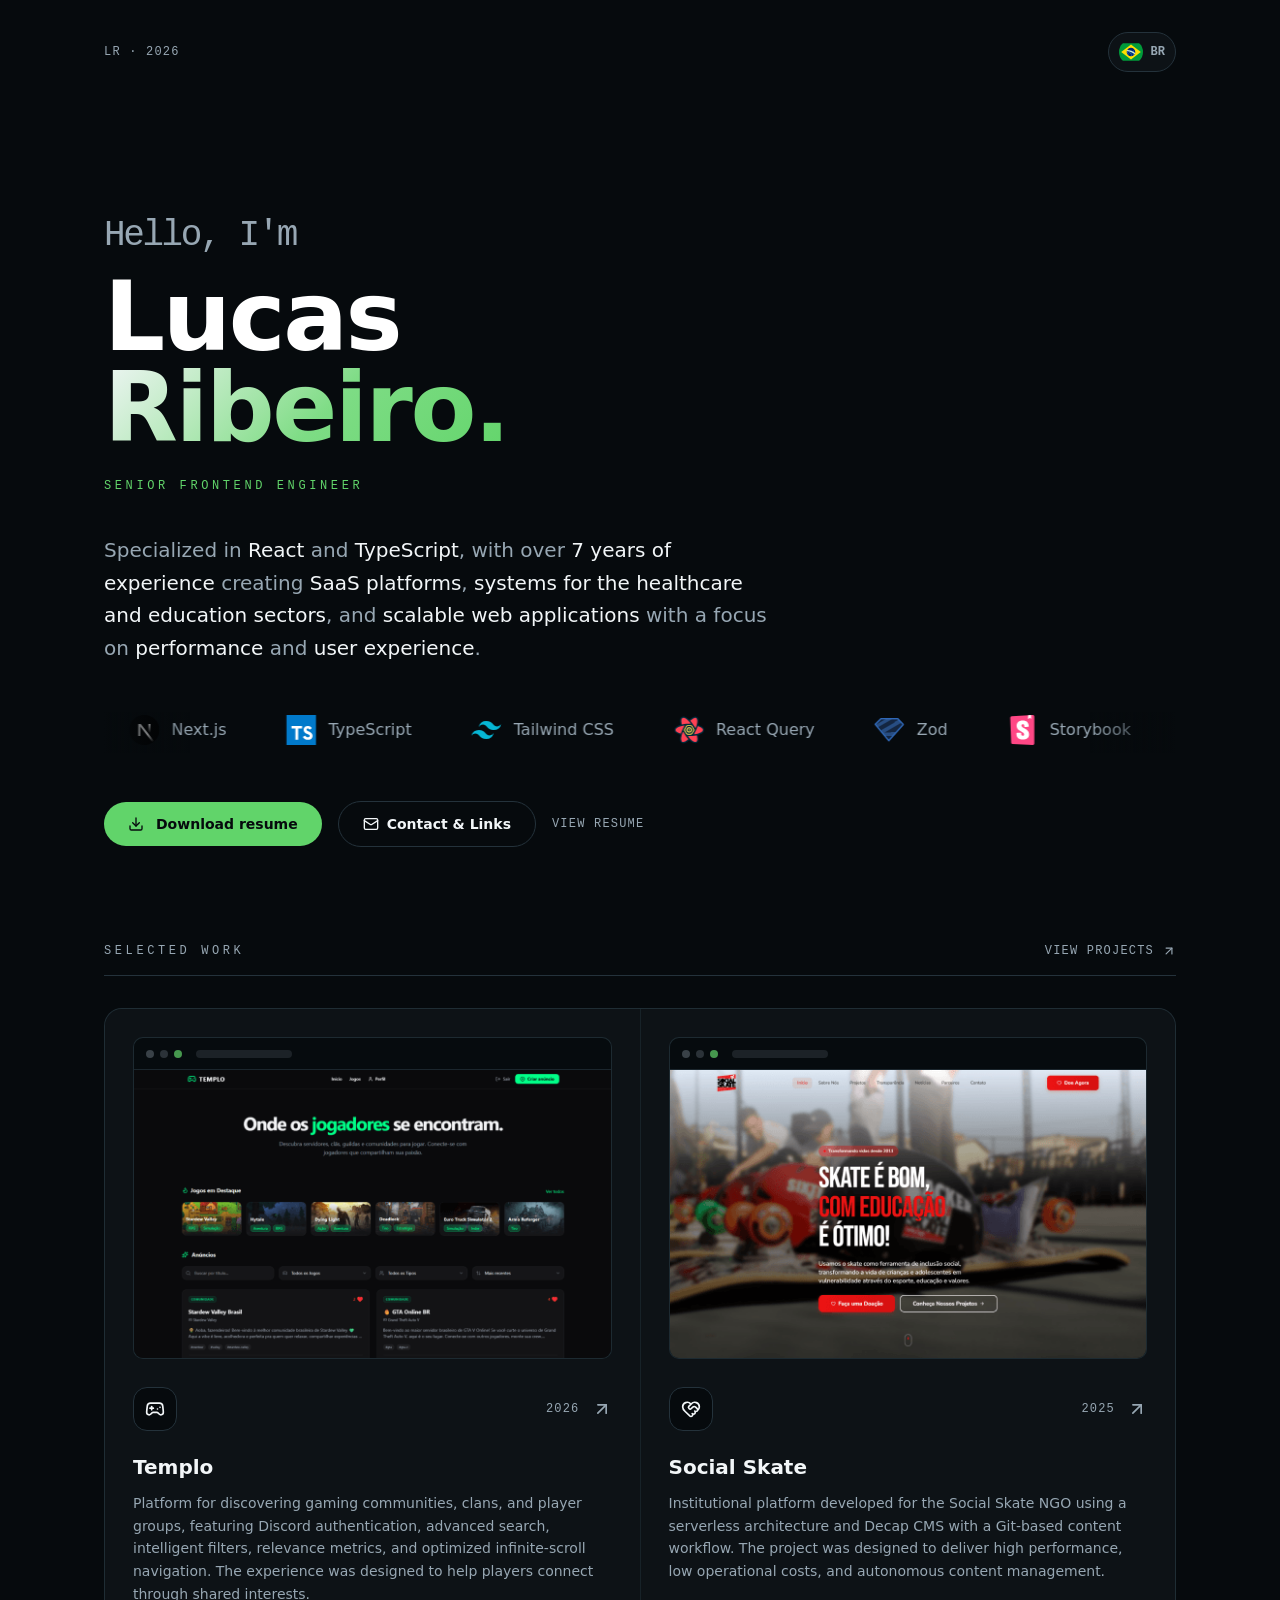
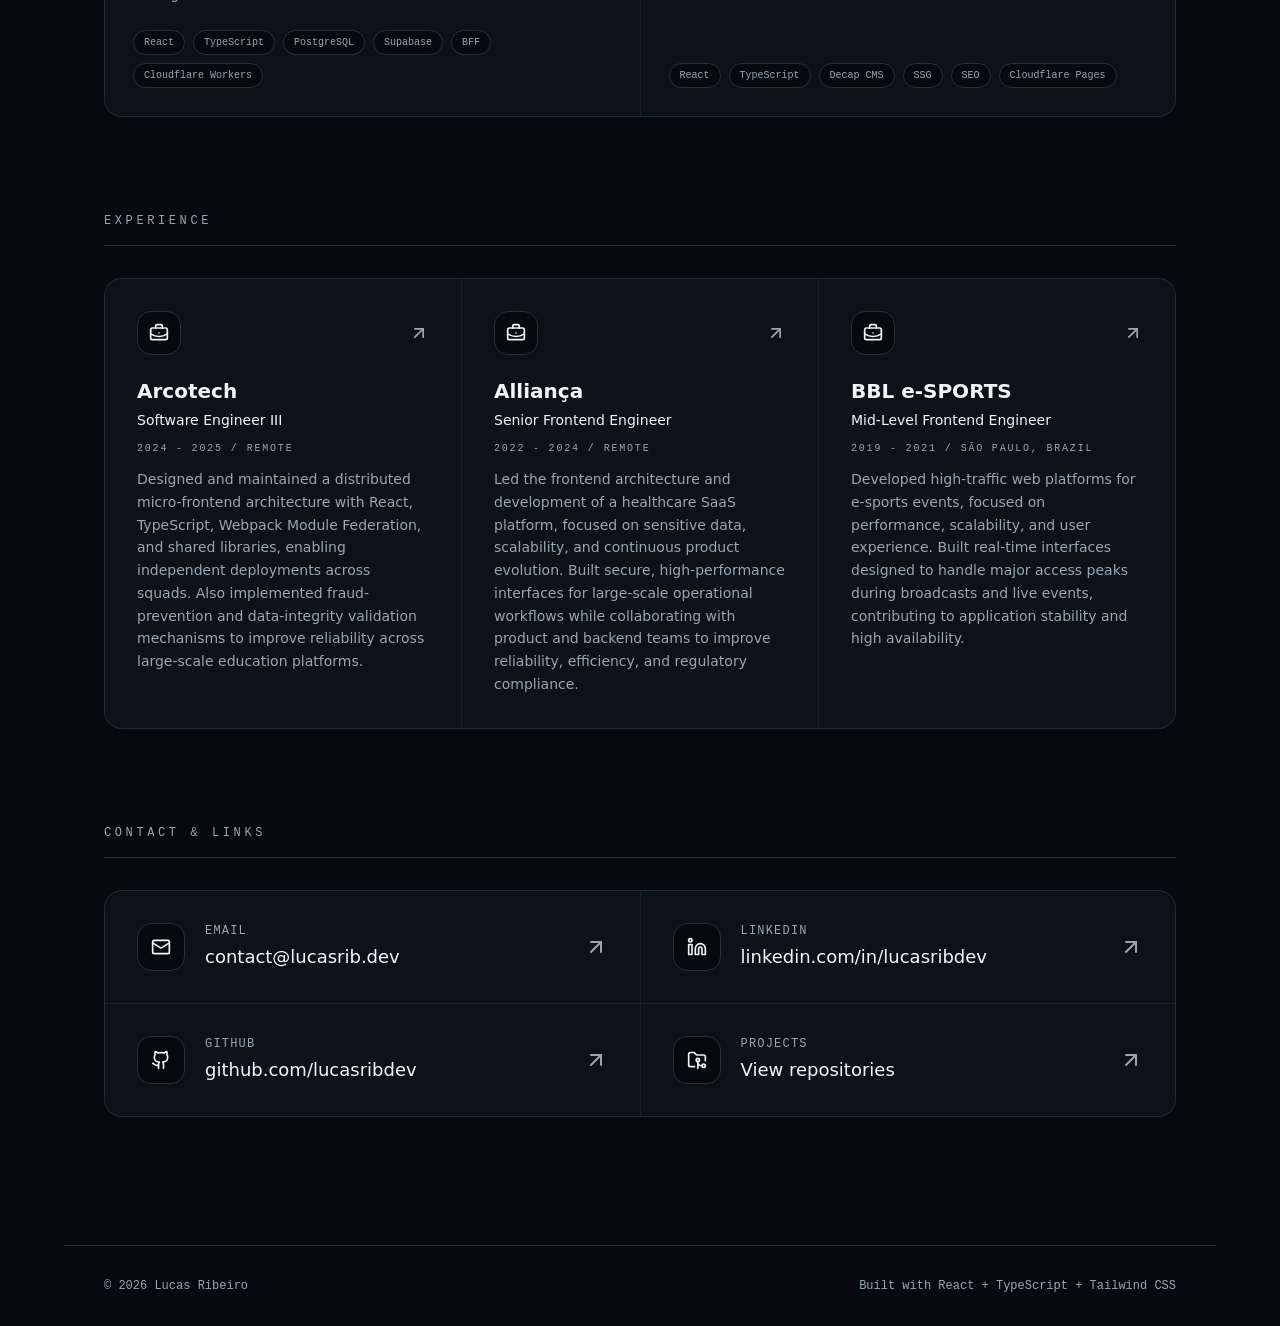
==== commit 64e82aa8: "feat: better hero text" ====
--- a/en/index.html
+++ b/en/index.html
@@ -54,7 +54,7 @@
     <meta name="twitter:image" content="https://lucasrib.dev/og-image.png" />
 
     <title>Lucas Ribeiro - Senior Frontend Engineer</title>
-    <script type="module" crossorigin src="/assets/main-C4eJlKlx.js"></script>
+    <script type="module" crossorigin src="/assets/main-CEruMkmb.js"></script>
     <link rel="stylesheet" crossorigin href="/assets/main-BngIE1C2.css">
   </head>
   <body>
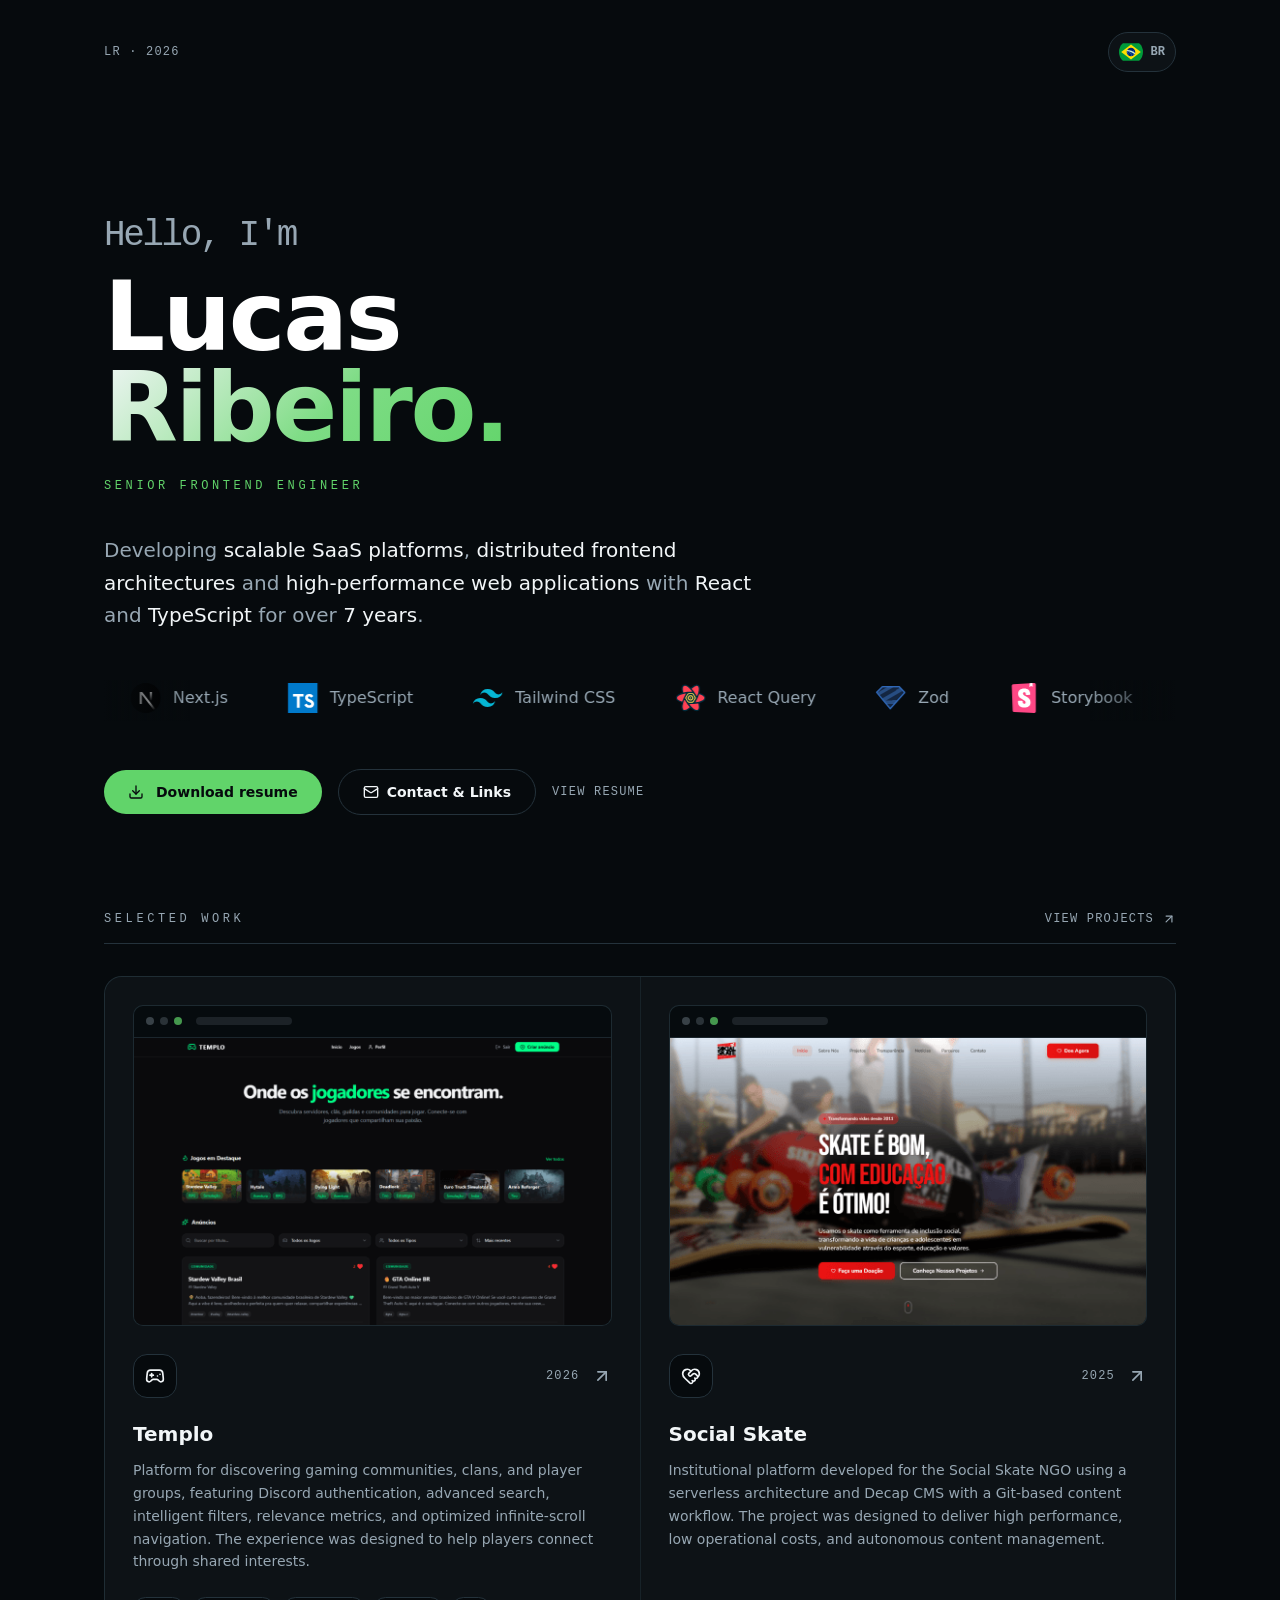
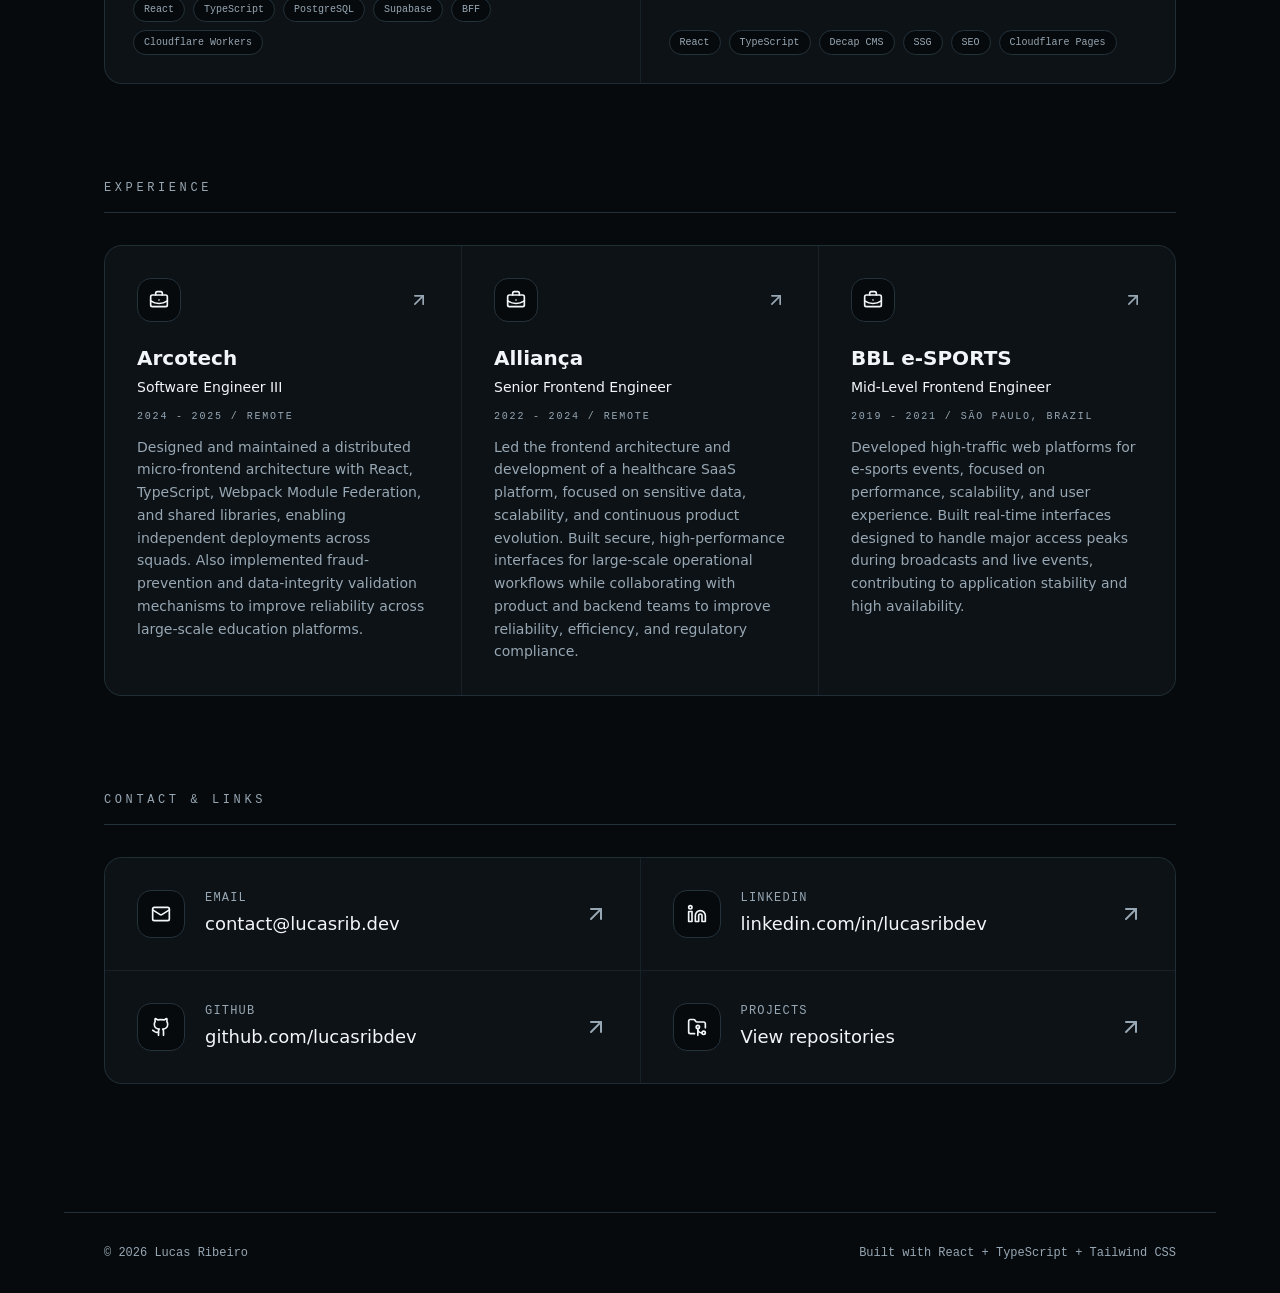
==== commit 982a67fe: "feat: novos curriculos" ====
--- a/en/index.html
+++ b/en/index.html
@@ -54,7 +54,7 @@
     <meta name="twitter:image" content="https://lucasrib.dev/og-image.png" />
 
     <title>Lucas Ribeiro - Senior Frontend Engineer</title>
-    <script type="module" crossorigin src="/assets/main-CEruMkmb.js"></script>
+    <script type="module" crossorigin src="/assets/main-Dcdqmomx.js"></script>
     <link rel="stylesheet" crossorigin href="/assets/main-BngIE1C2.css">
   </head>
   <body>
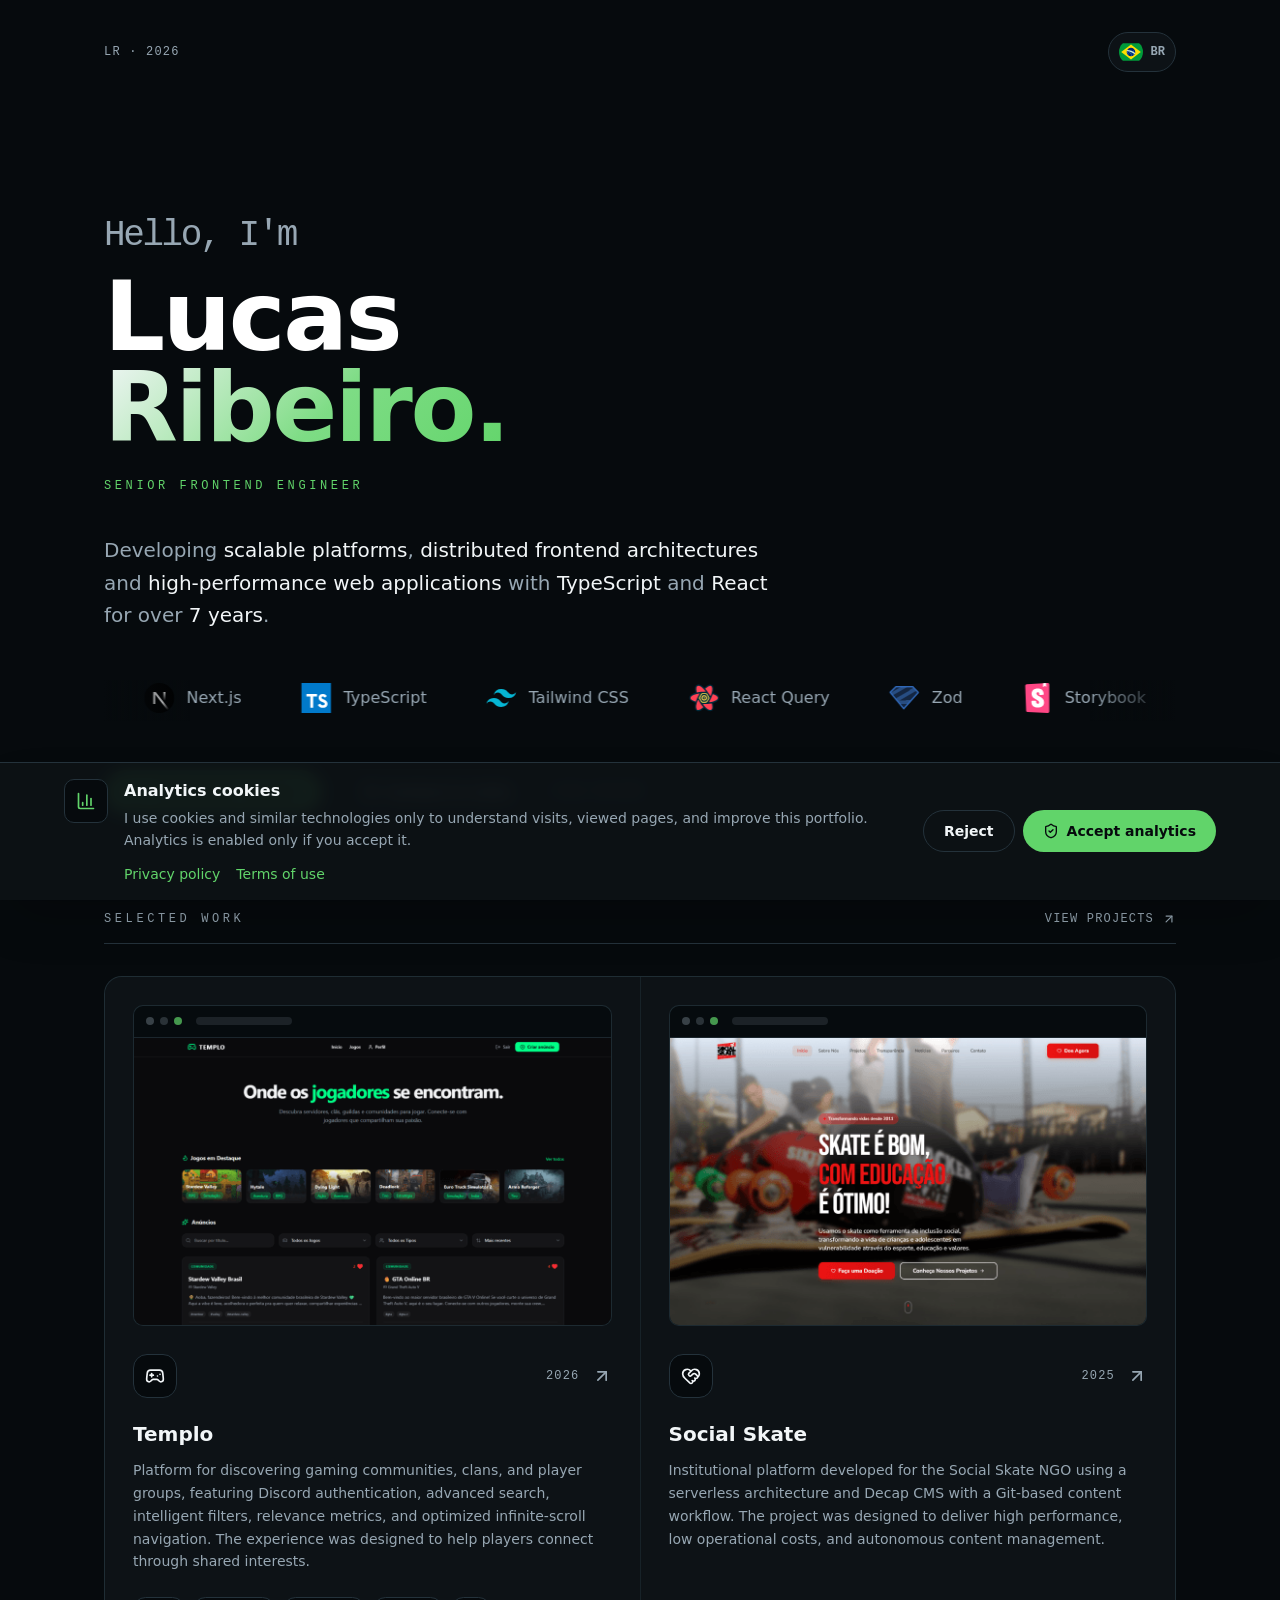
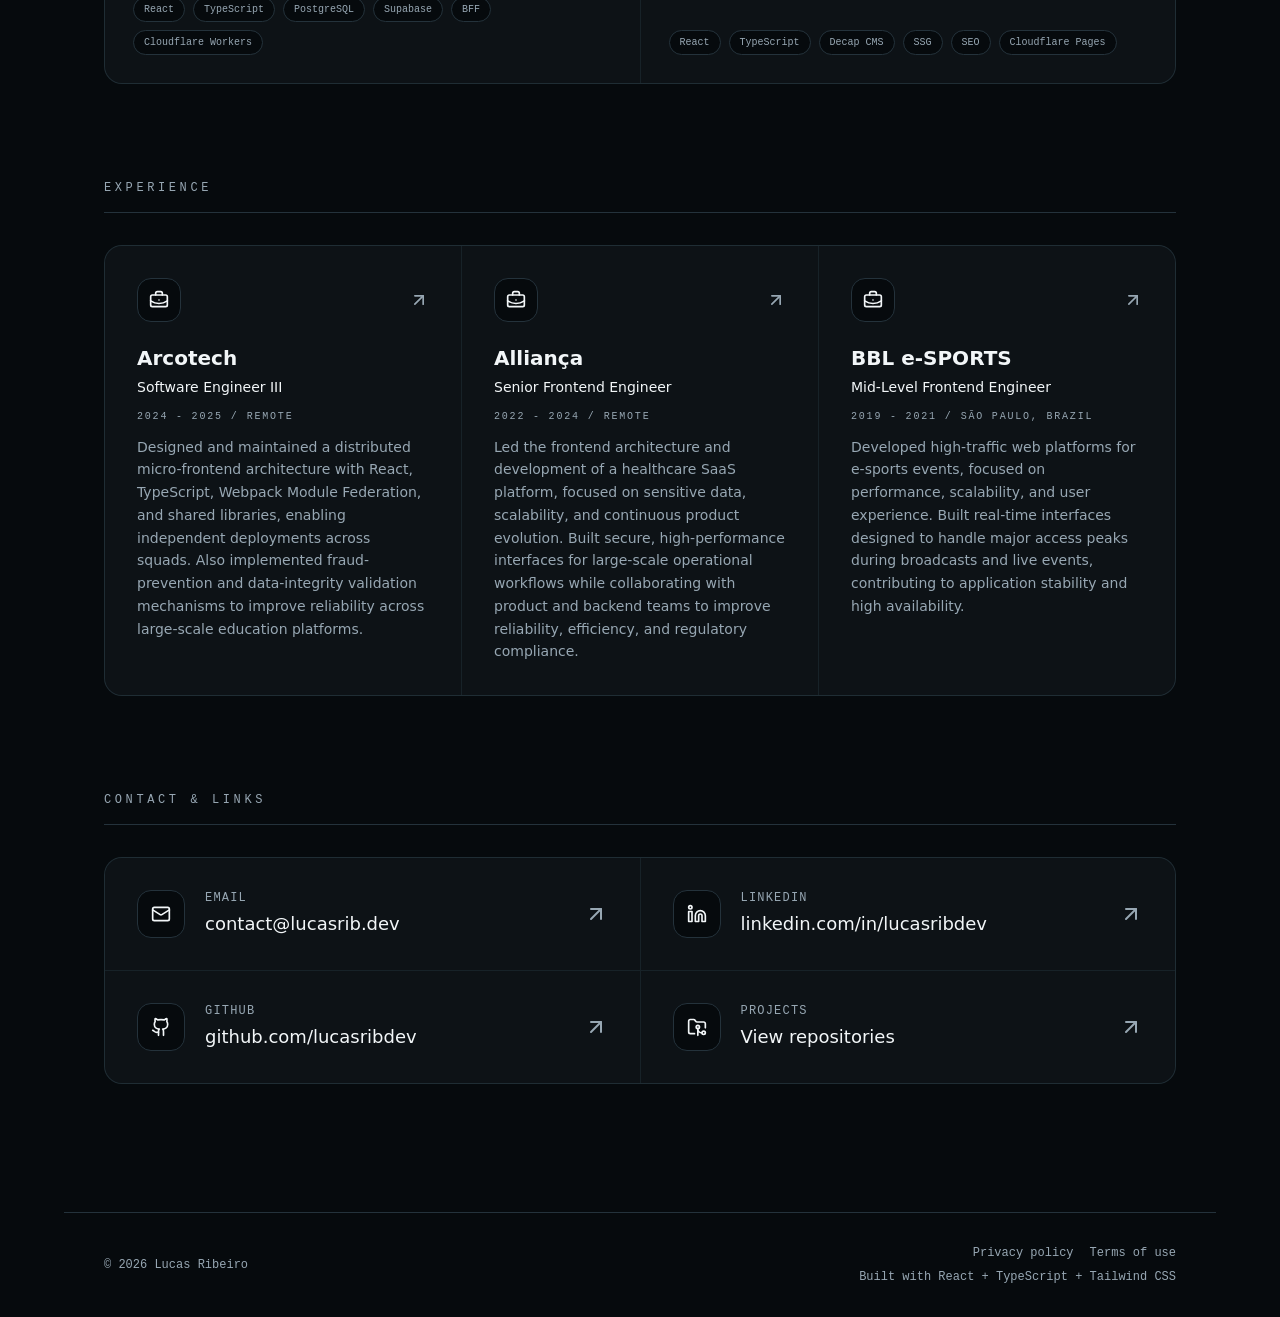
==== commit 058e4c24: "feat: google analytics" ====
--- a/en/index.html
+++ b/en/index.html
@@ -1,6 +1,14 @@
 <!doctype html>
 <html lang="en">
   <head>
+    <script src="https://www.googletagmanager.com/gtag/js?id=G-KKH0GEG07W" async></script>
+    <script>window['ga-disable-G-KKH0GEG07W'] = true;
+window.dataLayer = window.dataLayer || [];
+function gtag(){dataLayer.push(arguments);}
+gtag('js', new Date());
+gtag('config', 'G-KKH0GEG07W', {"send_page_view":false});
+</script>
+
     <meta charset="UTF-8" />
     <link rel="icon" type="image/svg+xml" href="/favicon.svg" />
     <meta name="viewport" content="width=device-width, initial-scale=1.0" />
@@ -54,10 +62,10 @@
     <meta name="twitter:image" content="https://lucasrib.dev/og-image.png" />
 
     <title>Lucas Ribeiro - Senior Frontend Engineer</title>
-    <script type="module" crossorigin src="/assets/main-Dcdqmomx.js"></script>
-    <link rel="stylesheet" crossorigin href="/assets/main-BngIE1C2.css">
+    <script type="module" crossorigin src="/assets/main-DRqh8eaz.js"></script>
+    <link rel="stylesheet" crossorigin href="/assets/main-CL-tOw97.css">
   </head>
   <body>
-    <div id="root"></div>
+    <div id="root"><main class="relative min-h-screen overflow-hidden"><header class="relative z-10 mx-auto flex max-w-6xl items-center justify-between px-6 py-8 md:px-10"><span class="font-mono text-xs tracking-widest text-muted-foreground">LR · 2026</span><button type="button" aria-label="Switch language to Portuguese" title="Switch language to Portuguese" class="inline-flex h-10 items-center gap-2 rounded-full border border-border bg-card px-2.5 py-1.5 font-mono text-xs font-semibold text-muted-foreground transition-colors hover:border-primary hover:text-primary focus-visible:outline-none focus-visible:ring-2 focus-visible:ring-ring"><img src="data:image/svg+xml,%3c?xml%20version=&#x27;1.0&#x27;%20encoding=&#x27;utf-8&#x27;?%3e%3c!--%20Uploaded%20to:%20SVG%20Repo,%20www.svgrepo.com,%20Generator:%20SVG%20Repo%20Mixer%20Tools%20--%3e%3csvg%20width=&#x27;800px&#x27;%20height=&#x27;800px&#x27;%20viewBox=&#x27;0%200%2036%2036&#x27;%20xmlns=&#x27;http://www.w3.org/2000/svg&#x27;%20xmlns:xlink=&#x27;http://www.w3.org/1999/xlink&#x27;%20aria-hidden=&#x27;true&#x27;%20role=&#x27;img&#x27;%20class=&#x27;iconify%20iconify--twemoji&#x27;%20preserveAspectRatio=&#x27;xMidYMid%20meet&#x27;%3e%3cpath%20fill=&#x27;%23009B3A&#x27;%20d=&#x27;M36%2027a4%204%200%200%201-4%204H4a4%204%200%200%201-4-4V9a4%204%200%200%201%204-4h28a4%204%200%200%201%204%204v18z&#x27;%3e%3c/path%3e%3cpath%20fill=&#x27;%23FEDF01&#x27;%20d=&#x27;M32.728%2018L18%2029.124L3.272%2018L18%206.875z&#x27;%3e%3c/path%3e%3ccircle%20fill=&#x27;%23002776&#x27;%20cx=&#x27;17.976&#x27;%20cy=&#x27;17.924&#x27;%20r=&#x27;6.458&#x27;%3e%3c/circle%3e%3cpath%20fill=&#x27;%23CBE9D4&#x27;%20d=&#x27;M12.277%2014.887a6.406%206.406%200%200%200-.672%202.023c3.995-.29%209.417%201.891%2011.744%204.595c.402-.604.7-1.28.883-2.004c-2.872-2.808-7.917-4.63-11.955-4.614z&#x27;%3e%3c/path%3e%3cpath%20fill=&#x27;%2388C9F9&#x27;%20d=&#x27;M12%2018.233h1v1h-1zm1%202h1v1h-1z&#x27;%3e%3c/path%3e%3cpath%20fill=&#x27;%2355ACEE&#x27;%20d=&#x27;M15%2018.233h1v1h-1zm2%201h1v1h-1zm4%202h1v1h-1zm-3%201h1v1h-1zm3-6h1v1h-1z&#x27;%3e%3c/path%3e%3cpath%20fill=&#x27;%233B88C3&#x27;%20d=&#x27;M19%2020.233h1v1h-1z&#x27;%3e%3c/path%3e%3c/svg%3e" alt="" aria-hidden="true" class="h-6 w-6 rounded-full object-cover"/><span>BR</span></button></header><section class="relative z-10 mx-auto max-w-6xl px-6 pb-24 pt-16 md:px-10 md:pt-28"><div class=""><div style="opacity:0;transform:translateY(18px)"><h1 class="text-white text-5xl font-bold leading-[0.95] tracking-tight md:text-7xl lg:text-8xl"><span class="mb-4 block font-mono text-2xl font-normal text-muted-foreground md:text-3xl lg:text-4xl">Hello, I&#x27;m</span>Lucas <br/><span class="text-gradient">Ribeiro.</span></h1></div><div style="opacity:0;transform:translateY(18px)"><p class="mt-6 font-mono text-xs uppercase tracking-[0.3em] text-primary">Senior Frontend Engineer</p></div><div style="opacity:0;transform:translateY(18px)"><p class="mt-10 max-w-2xl text-lg leading-relaxed text-muted-foreground md:text-xl">Developing <span class="text-foreground">scalable platforms</span>, <span class="text-foreground">distributed frontend architectures</span> and <span class="text-foreground">high-performance web applications</span> with <span class="text-foreground">TypeScript</span> and <span class="text-foreground">React</span> for over <span class="text-foreground">7 years</span>.</p></div><div style="opacity:0;transform:translateY(18px)"><div class="mt-12 flex flex-wrap gap-2"><div class="relative group overflow-x-hidden [--logoloop-gap:32px] [--logoloop-logoHeight:28px] [--logoloop-fadeColorAuto:#ffffff] dark:[--logoloop-fadeColorAuto:#0b0b0b] py-[calc(var(--logoloop-logoHeight)*0.1)]" style="width:100%;--logoloop-gap:60px;--logoloop-logoHeight:30px;--logoloop-fadeColor:#060a0d" role="region" aria-label="Stack"><div aria-hidden="true" class="pointer-events-none absolute inset-y-0 left-0 z-11 w-[clamp(24px,8%,120px)] bg-[linear-gradient(to_right,var(--logoloop-fadeColor,var(--logoloop-fadeColorAuto))_0%,rgba(0,0,0,0)_100%)]"></div><div aria-hidden="true" class="pointer-events-none absolute inset-y-0 right-0 z-11 w-[clamp(24px,8%,120px)] bg-[linear-gradient(to_left,var(--logoloop-fadeColor,var(--logoloop-fadeColorAuto))_0%,rgba(0,0,0,0)_100%)]"></div><div class="flex will-change-transform select-none relative z-10 motion-reduce:transform-none flex-row w-max"><ul class="flex items-center" role="list" aria-hidden="false"><li class="flex-none text-[length:var(--logoloop-logoHeight)] leading-[1] mr-[var(--logoloop-gap)] overflow-visible group/item" role="listitem"><a class="inline-flex items-center no-underline rounded transition-opacity duration-200 ease-linear hover:opacity-80 focus-visible:outline focus-visible:outline-current focus-visible:outline-offset-2" href="https://react.dev" aria-label="React" target="_blank" rel="noreferrer noopener"><span class="inline-flex items-center gap-3 whitespace-nowrap motion-reduce:transition-none transition-transform duration-300 ease-[cubic-bezier(0.4,0,0.2,1)] group-hover/item:scale-120"><span class="inline-flex h-[var(--logoloop-logoHeight)] items-center text-[length:var(--logoloop-logoHeight)] leading-none"><span aria-hidden="true"><svg xmlns="http://www.w3.org/2000/svg" width="30" height="30" viewBox="0 0 100 100" class="developer-icons " fill="none"><path fill="#61DAFB" d="M50.307 58.817a8.816 8.816 0 1 0 0-17.632 8.816 8.816 0 0 0 0 17.632"></path><path stroke="#61DAFB" stroke-width="5" d="M50.307 68.063c26.126 0 47.306-8.087 47.306-18.062s-21.18-18.063-47.306-18.063C24.18 31.938 3 40.025 3 50.001s21.18 18.062 47.307 18.062Z"></path><path stroke="#61DAFB" stroke-width="5" d="M34.664 59.032C47.727 81.658 65.321 95.957 73.96 90.969c8.64-4.988 5.053-27.373-8.01-50C52.885 18.343 35.291 4.044 26.652 9.032s-5.052 27.373 8.011 50Z"></path><path stroke="#61DAFB" stroke-width="5" d="M34.664 40.97c-13.063 22.626-16.65 45.011-8.01 50 8.638 4.987 26.232-9.312 39.295-31.938 13.064-22.627 16.65-45.012 8.01-50-8.638-4.988-26.232 9.31-39.295 31.937Z"></path></svg></span></span><span class="text-base font-medium leading-none text-muted-foreground">React</span></span></a></li><li class="flex-none text-[length:var(--logoloop-logoHeight)] leading-[1] mr-[var(--logoloop-gap)] overflow-visible group/item" role="listitem"><a class="inline-flex items-center no-underline rounded transition-opacity duration-200 ease-linear hover:opacity-80 focus-visible:outline focus-visible:outline-current focus-visible:outline-offset-2" href="https://nextjs.org" aria-label="Next.js" target="_blank" rel="noreferrer noopener"><span class="inline-flex items-center gap-3 whitespace-nowrap motion-reduce:transition-none transition-transform duration-300 ease-[cubic-bezier(0.4,0,0.2,1)] group-hover/item:scale-120"><span class="inline-flex h-[var(--logoloop-logoHeight)] items-center text-[length:var(--logoloop-logoHeight)] leading-none"><span aria-hidden="true"><svg xmlns="http://www.w3.org/2000/svg" width="30" height="30" viewBox="0 0 100 100" class="developer-icons " fill="none"><path fill="#000" d="M50 100c27.614 0 50-22.386 50-50S77.614 0 50 0 0 22.385 0 50s22.386 50 50 50"></path><path fill="url(#nextJs__a)" d="M83.06 87.511 38.412 30H30v39.983h6.73V38.546L77.777 91.58a50 50 0 0 0 5.283-4.069"></path><path fill="url(#nextJs__b)" d="M70.556 30h-6.667v40h6.667z"></path><defs><linearGradient id="nextJs__a" x1="60.556" x2="80.278" y1="64.722" y2="89.166" gradientUnits="userSpaceOnUse"><stop stop-color="#fff"></stop><stop offset="1" stop-color="#fff" stop-opacity="0"></stop></linearGradient><linearGradient id="nextJs__b" x1="67.222" x2="67.111" y1="30" y2="59.375" gradientUnits="userSpaceOnUse"><stop stop-color="#fff"></stop><stop offset="1" stop-color="#fff" stop-opacity="0"></stop></linearGradient></defs></svg></span></span><span class="text-base font-medium leading-none text-muted-foreground">Next.js</span></span></a></li><li class="flex-none text-[length:var(--logoloop-logoHeight)] leading-[1] mr-[var(--logoloop-gap)] overflow-visible group/item" role="listitem"><a class="inline-flex items-center no-underline rounded transition-opacity duration-200 ease-linear hover:opacity-80 focus-visible:outline focus-visible:outline-current focus-visible:outline-offset-2" href="https://typescriptlang.org" aria-label="TypeScript" target="_blank" rel="noreferrer noopener"><span class="inline-flex items-center gap-3 whitespace-nowrap motion-reduce:transition-none transition-transform duration-300 ease-[cubic-bezier(0.4,0,0.2,1)] group-hover/item:scale-120"><span class="inline-flex h-[var(--logoloop-logoHeight)] items-center text-[length:var(--logoloop-logoHeight)] leading-none"><span aria-hidden="true"><svg xmlns="http://www.w3.org/2000/svg" width="30" height="30" viewBox="0 0 100 100" class="developer-icons " fill="none"><path fill="#017ACB" d="M0 0h100v100H0z"></path><path fill="#fff" d="M48.016 37.032h4.797v8.281h-12.97v36.844l-.343.094c-.469.124-6.64.124-7.969-.016l-1.062-.094V45.313H17.5v-8.281l4.11-.047c2.25-.031 8.03-.031 12.843 0s10.906.047 13.563.047m36.61 41.219c-1.907 2.015-3.954 3.14-7.36 4.062-1.485.406-1.735.422-5.078.406s-3.61-.015-5.235-.437c-4.203-1.078-7.594-3.188-9.906-6.172-.656-.844-1.734-2.594-1.734-2.813 0-.062.156-.203.359-.296.203-.094.625-.36.969-.563s.968-.578 1.39-.797 1.64-.937 2.703-1.578c1.063-.64 2.032-1.156 2.141-1.156.11 0 .313.219.469.484.937 1.578 3.125 3.594 4.672 4.281.953.407 3.062.86 4.078.86.937 0 2.656-.406 3.578-.828.984-.453 1.484-.907 2.078-1.813.406-.64.453-.812.438-2.031 0-1.125-.063-1.438-.375-1.953-.875-1.438-2.063-2.188-6.875-4.313-4.97-2.203-7.204-3.515-9.016-5.281-1.344-1.312-1.61-1.672-2.453-3.312-1.094-2.11-1.235-2.797-1.25-5.938-.016-2.203.031-2.922.265-3.672.329-1.125 1.391-3.297 1.875-3.844 1-1.171 1.36-1.53 2.063-2.109 2.125-1.75 5.438-2.906 8.61-3.016.359 0 1.546.063 2.656.141 3.187.266 5.359 1.047 7.453 2.719 1.578 1.25 3.968 4.187 3.734 4.578-.156.234-6.39 4.39-6.797 4.516-.25.078-.422-.016-.765-.422-2.125-2.547-2.985-3.094-5.047-3.22-1.469-.093-2.25.079-3.235.735-1.03.688-1.53 1.735-1.53 3.188.015 2.125.827 3.125 3.827 4.61 1.938.952 3.594 1.733 3.719 1.733.188 0 4.203 2 5.25 2.626 4.875 2.859 6.86 5.796 7.375 10.859.375 3.812-.703 7.297-3.047 9.766"></path></svg></span></span><span class="text-base font-medium leading-none text-muted-foreground">TypeScript</span></span></a></li><li class="flex-none text-[length:var(--logoloop-logoHeight)] leading-[1] mr-[var(--logoloop-gap)] overflow-visible group/item" role="listitem"><a class="inline-flex items-center no-underline rounded transition-opacity duration-200 ease-linear hover:opacity-80 focus-visible:outline focus-visible:outline-current focus-visible:outline-offset-2" href="https://tailwindcss.com" aria-label="Tailwind CSS" target="_blank" rel="noreferrer noopener"><span class="inline-flex items-center gap-3 whitespace-nowrap motion-reduce:transition-none transition-transform duration-300 ease-[cubic-bezier(0.4,0,0.2,1)] group-hover/item:scale-120"><span class="inline-flex h-[var(--logoloop-logoHeight)] items-center text-[length:var(--logoloop-logoHeight)] leading-none"><span aria-hidden="true"><svg xmlns="http://www.w3.org/2000/svg" width="30" height="30" viewBox="0 0 100 100" class="developer-icons " fill="none"><path fill="#06B6D4" d="M50 20q-20 .001-25 19.994 7.5-9.996 17.5-7.498c3.804.95 6.522 3.71 9.532 6.764 4.902 4.974 10.576 10.732 22.969 10.732q20 0 24.999-19.995-7.5 9.997-17.5 7.499c-3.803-.95-6.521-3.71-9.531-6.764C68.067 25.758 62.392 20.001 50 20.001M25 49.993q-20 0-25 19.995 7.5-9.998 17.5-7.498c3.803.952 6.522 3.71 9.532 6.762C31.933 74.226 37.608 79.984 50 79.984q20 0 25-19.995-7.5 9.998-17.5 7.498c-3.803-.95-6.522-3.71-9.532-6.763C43.066 55.75 37.393 49.992 25 49.992"></path></svg></span></span><span class="text-base font-medium leading-none text-muted-foreground">Tailwind CSS</span></span></a></li><li class="flex-none text-[length:var(--logoloop-logoHeight)] leading-[1] mr-[var(--logoloop-gap)] overflow-visible group/item" role="listitem"><a class="inline-flex items-center no-underline rounded transition-opacity duration-200 ease-linear hover:opacity-80 focus-visible:outline focus-visible:outline-current focus-visible:outline-offset-2" href="https://react-query.tanstack.com" aria-label="React Query" target="_blank" rel="noreferrer noopener"><span class="inline-flex items-center gap-3 whitespace-nowrap motion-reduce:transition-none transition-transform duration-300 ease-[cubic-bezier(0.4,0,0.2,1)] group-hover/item:scale-120"><span class="inline-flex h-[var(--logoloop-logoHeight)] items-center text-[length:var(--logoloop-logoHeight)] leading-none"><span aria-hidden="true"><svg xmlns="http://www.w3.org/2000/svg" width="30" height="30" viewBox="0 0 100 100" class="developer-icons " fill="none"><path fill="#00435B" fill-rule="evenodd" d="m61.71 60.659-1.917 3.33a3.24 3.24 0 0 1-2.806 1.622H42.293a3.24 3.24 0 0 1-2.805-1.622l-1.919-3.33zm5.37-9.325-3.38 5.873H35.582L32.2 51.334zm-3.257-9.118 3.263 5.667H32.194l3.264-5.667zm-6.836-8.62a3.24 3.24 0 0 1 2.806 1.623l2.042 3.546h-24.39l2.043-3.547a3.24 3.24 0 0 1 2.805-1.621z" clip-rule="evenodd"></path><path fill="#002B3B" d="M20.907 32.051c-1.627-7.893-1.977-13.947-.925-18.342.626-2.615 1.77-4.748 3.51-6.287 1.836-1.624 4.159-2.421 6.768-2.421 4.304 0 8.829 1.962 13.664 5.691q2.958 2.281 6.145 5.5a4.6 4.6 0 0 1 .574-.612c6.01-5.356 11.07-8.684 15.398-9.967 2.574-.763 4.99-.836 7.19-.095 2.323.781 4.173 2.397 5.479 4.66 2.154 3.735 2.723 8.642 1.92 14.702q-.492 3.704-1.679 8.075.45.053.894.2c7.626 2.527 13.025 5.245 16.295 8.35 1.945 1.848 3.215 3.906 3.674 6.183.485 2.403.012 4.814-1.292 7.075-2.15 3.73-6.105 6.671-11.74 9q-3.39 1.403-7.68 2.545.196.443.3.936c1.627 7.893 1.976 13.947.924 18.343-.626 2.614-1.77 4.747-3.51 6.286-1.836 1.624-4.158 2.422-6.767 2.422-4.304 0-8.83-1.963-13.665-5.692q-2.988-2.305-6.213-5.569a4.6 4.6 0 0 1-.814.954c-6.01 5.356-11.07 8.684-15.398 9.967-2.574.763-4.99.835-7.19.095-2.322-.781-4.173-2.397-5.479-4.66-2.154-3.735-2.723-8.642-1.92-14.702q.51-3.838 1.766-8.392a4.6 4.6 0 0 1-.98-.21C12.53 63.558 7.13 60.84 3.86 57.735 1.915 55.887.645 53.83.186 51.552c-.485-2.403-.012-4.814 1.292-7.075 2.15-3.73 6.105-6.671 11.74-9q3.492-1.445 7.937-2.613a4.6 4.6 0 0 1-.248-.814"></path><path fill="#FF4154" fill-rule="evenodd" d="M40.492 29.537q5.93-.473 12.223-.417a1.439 1.439 0 0 0 1.13-2.346Q39.52 9.136 30.252 9.136q-9.565 0-5.458 21.09c.15.77.89 1.279 1.664 1.142q7.313-1.297 14.033-1.831m22.191 1.935a140 140 0 0 1 6.573 10.45 1.439 1.439 0 0 0 2.594-.2q8.103-21.254 3.406-29.315-4.847-8.319-21.123 5.753a1.44 1.44 0 0 0-.157 2.017q4.836 5.717 8.707 11.295m9.581 19.795q-2.562 5.387-5.761 10.827a1.439 1.439 0 0 0 1.474 2.149q22.33-3.672 26.969-11.72 4.791-8.314-15.408-15.238a1.44 1.44 0 0 0-1.819.869q-2.548 7.004-5.455 13.113M60.048 69.851q-5.93.472-12.223.417a1.439 1.439 0 0 0-1.13 2.346Q61.02 90.25 70.286 90.25q9.567 0 5.458-21.09a1.44 1.44 0 0 0-1.663-1.14q-7.314 1.295-14.033 1.83m-22.73-1.754a140 140 0 0 1-6.573-10.451 1.439 1.439 0 0 0-2.594.2Q20.048 79.1 24.745 87.162q4.847 8.319 21.123-5.753a1.44 1.44 0 0 0 .157-2.018q-4.836-5.715-8.707-11.294M27.737 47.76q2.563-5.385 5.761-10.826a1.439 1.439 0 0 0-1.474-2.149q-22.33 3.672-26.969 11.72-4.791 8.313 15.408 15.238a1.44 1.44 0 0 0 1.819-.869q2.548-7.004 5.455-13.113" clip-rule="evenodd"></path><path fill="#FFD94C" fill-rule="evenodd" d="M43.475 33.777h12.334c1.804 0 3.47.964 4.368 2.529l6.193 10.791a5.04 5.04 0 0 1 0 5.014l-6.193 10.791a5.04 5.04 0 0 1-4.368 2.53H43.475a5.04 5.04 0 0 1-4.368-2.53l-6.193-10.791a5.04 5.04 0 0 1 0-5.014l6.193-10.791a5.04 5.04 0 0 1 4.368-2.53m10.454 3.257c1.805 0 3.471.965 4.369 2.531l4.319 7.535a5.04 5.04 0 0 1 0 5.008l-4.319 7.535a5.04 5.04 0 0 1-4.37 2.531h-8.574a5.04 5.04 0 0 1-4.369-2.531l-4.318-7.535a5.04 5.04 0 0 1 0-5.008l4.318-7.535a5.04 5.04 0 0 1 4.37-2.531zm-2.026 3.562H47.38a5.04 5.04 0 0 0-4.366 2.527l-2.282 3.972a5.04 5.04 0 0 0 0 5.018l2.282 3.972a5.04 5.04 0 0 0 4.366 2.527h4.523a5.04 5.04 0 0 0 4.366-2.527l2.282-3.972a5.04 5.04 0 0 0 0-5.018l-2.282-3.972a5.04 5.04 0 0 0-4.366-2.527m-1.951 3.41c1.801 0 3.466.962 4.364 2.524l.324.562a5.04 5.04 0 0 1 0 5.024l-.324.562a5.04 5.04 0 0 1-4.364 2.524h-.62a5.04 5.04 0 0 1-4.365-2.524l-.324-.562a5.04 5.04 0 0 1 0-5.024l.324-.562a5.04 5.04 0 0 1 4.365-2.524zm-.31 3.359a2.24 2.24 0 0 0-1.941 3.359 2.24 2.24 0 0 0 3.882-2.24 2.24 2.24 0 0 0-1.94-1.12m-18.167 2.239h4.031Z" clip-rule="evenodd"></path></svg></span></span><span class="text-base font-medium leading-none text-muted-foreground">React Query</span></span></a></li><li class="flex-none text-[length:var(--logoloop-logoHeight)] leading-[1] mr-[var(--logoloop-gap)] overflow-visible group/item" role="listitem"><a class="inline-flex items-center no-underline rounded transition-opacity duration-200 ease-linear hover:opacity-80 focus-visible:outline focus-visible:outline-current focus-visible:outline-offset-2" href="https://zod.dev" aria-label="Zod" target="_blank" rel="noreferrer noopener"><span class="inline-flex items-center gap-3 whitespace-nowrap motion-reduce:transition-none transition-transform duration-300 ease-[cubic-bezier(0.4,0,0.2,1)] group-hover/item:scale-120"><span class="inline-flex h-[var(--logoloop-logoHeight)] items-center text-[length:var(--logoloop-logoHeight)] leading-none"><span aria-hidden="true"><svg xmlns="http://www.w3.org/2000/svg" width="30" height="30" viewBox="0 0 100 100" class="developer-icons " fill="none"><path fill="#142641" d="M93.22 31.493 77.406 14.984H23.34L6.746 31.493l41.709 50.222z"></path><path fill="#274D82" fill-rule="evenodd" d="m56.14 12.837-2.932 1.693-.713-1.236-1.707.985-.834-1.442-2.592 1.496-.864-1.496-.307.177-.945-1.635-.437.253-.804-1.392-38.5 22.227 1.24 2.15.437-.253.805 1.392.307-.177.945 1.636.377-.219.6 1.04.145-.084.57.987 1.24 2.15 45.21-26.103zm16.336 43.652H55.658v1.664H34.403l54.313-31.358-6.04-10.462-1.212.7-.833-1.442-13.584 7.844.832 1.44L22.6 51.017l6.041 10.463.242-.14v3.221h4.41v5.311h31.43v-5.31h4.733v-6.269h3.02z" clip-rule="evenodd"></path><path fill="#3068B7" fill-rule="evenodd" d="M79.533 10h-58.25L0 31.173l48.318 58.189 3.855-4.325L100 31.37zm-2.127 4.985L93.22 31.493 48.455 81.716 6.745 31.493 23.34 14.985z" clip-rule="evenodd"></path></svg></span></span><span class="text-base font-medium leading-none text-muted-foreground">Zod</span></span></a></li><li class="flex-none text-[length:var(--logoloop-logoHeight)] leading-[1] mr-[var(--logoloop-gap)] overflow-visible group/item" role="listitem"><a class="inline-flex items-center no-underline rounded transition-opacity duration-200 ease-linear hover:opacity-80 focus-visible:outline focus-visible:outline-current focus-visible:outline-offset-2" href="https://storybook.js.org" aria-label="Storybook" target="_blank" rel="noreferrer noopener"><span class="inline-flex items-center gap-3 whitespace-nowrap motion-reduce:transition-none transition-transform duration-300 ease-[cubic-bezier(0.4,0,0.2,1)] group-hover/item:scale-120"><span class="inline-flex h-[var(--logoloop-logoHeight)] items-center text-[length:var(--logoloop-logoHeight)] leading-none"><span aria-hidden="true"><svg xmlns="http://www.w3.org/2000/svg" width="30" height="30" viewBox="0 0 100 100" class="developer-icons " fill="none"><path fill="#FF4785" d="m13.103 92.15-3.1-82.55a5.03 5.03 0 0 1 4.72-5.2l70.2-4.39a5.025 5.025 0 0 1 5.345 5.02v89.945a5.03 5.03 0 0 1-5.255 5.02l-67.11-3.015a5.03 5.03 0 0 1-4.8-4.83"></path><path fill="#fff" fill-rule="evenodd" d="m79.404.355-9.66.6-.47 11.335a.75.75 0 0 0 1.2.63l4.4-3.34 3.72 2.93a.75.75 0 0 0 1.215-.615zm-7.52 37.95c-1.765 1.375-14.945 2.31-14.945.355.28-7.465-3.06-7.79-4.92-7.79-1.76 0-4.73.53-4.73 4.53 0 4.075 4.34 6.375 9.435 9.075 7.235 3.835 16 8.48 16 20.16 0 11.2-9.1 17.38-20.7 17.38-11.975 0-22.44-4.845-21.26-21.64.465-1.97 15.69-1.5 15.69 0-.19 6.93 1.39 8.97 5.38 8.97 3.065 0 4.455-1.69 4.455-4.53 0-4.305-4.52-6.845-9.725-9.765-7.045-3.955-15.335-8.61-15.335-19.295 0-10.66 7.33-17.77 20.42-17.77s20.235 7 20.235 20.32" clip-rule="evenodd"></path></svg></span></span><span class="text-base font-medium leading-none text-muted-foreground">Storybook</span></span></a></li><li class="flex-none text-[length:var(--logoloop-logoHeight)] leading-[1] mr-[var(--logoloop-gap)] overflow-visible group/item" role="listitem"><a class="inline-flex items-center no-underline rounded transition-opacity duration-200 ease-linear hover:opacity-80 focus-visible:outline focus-visible:outline-current focus-visible:outline-offset-2" href="https://nodejs.org" aria-label="Node.js" target="_blank" rel="noreferrer noopener"><span class="inline-flex items-center gap-3 whitespace-nowrap motion-reduce:transition-none transition-transform duration-300 ease-[cubic-bezier(0.4,0,0.2,1)] group-hover/item:scale-120"><span class="inline-flex h-[var(--logoloop-logoHeight)] items-center text-[length:var(--logoloop-logoHeight)] leading-none"><span aria-hidden="true"><svg xmlns="http://www.w3.org/2000/svg" width="30" height="30" viewBox="0 0 100 100" class="developer-icons " fill="none"><path fill="#8CC84B" d="M46.279 1.067c2.479-1.419 5.709-1.425 8.186 0C66.929 8.11 79.396 15.142 91.858 22.188c2.343 1.32 3.911 3.929 3.887 6.63v42.37c.018 2.813-1.705 5.484-4.178 6.774-12.422 7.004-24.838 14.016-37.259 21.02-2.53 1.447-5.825 1.336-8.277-.23-3.724-2.159-7.455-4.307-11.18-6.464-.76-.454-1.619-.815-2.156-1.553.475-.64 1.324-.72 2.015-1 1.554-.494 2.982-1.287 4.41-2.058.361-.247.802-.152 1.148.07 3.185 1.825 6.342 3.704 9.537 5.513.682.393 1.372-.13 1.955-.454 12.19-6.89 24.396-13.754 36.584-20.645a1.21 1.21 0 0 0 .664-1.192c.009-13.977.002-27.957.005-41.934a1.31 1.31 0 0 0-.781-1.307C75.852 20.756 63.479 13.774 51.102 6.8a1.29 1.29 0 0 0-1.458-.002c-12.378 6.976-24.749 13.965-37.126 20.936-.506.23-.845.738-.785 1.301q.002 20.967 0 41.936a1.19 1.19 0 0 0 .673 1.177c3.303 1.873 6.61 3.733 9.916 5.6 1.861 1.001 4.148 1.597 6.199.829 1.81-.65 3.08-2.497 3.045-4.419.017-13.895-.009-27.793.013-41.687-.046-.617.54-1.126 1.14-1.068 1.586-.011 3.175-.022 4.762.004.663-.015 1.119.65 1.037 1.27-.007 13.984.017 27.968-.01 41.952.003 3.727-1.528 7.782-4.975 9.605-4.247 2.2-9.496 1.734-13.691-.376-3.632-1.812-7.098-3.952-10.666-5.894C6.697 76.681 4.983 74 5 71.19V28.818c-.026-2.757 1.604-5.413 4.021-6.714Q27.651 11.588 46.28 1.067"></path><path fill="#8CC84B" d="M57.114 30.418c5.417-.349 11.216-.207 16.091 2.462 3.774 2.045 5.867 6.337 5.933 10.53-.105.566-.696.878-1.236.839-1.572-.002-3.144.021-4.716-.01-.667.025-1.054-.59-1.138-1.18-.451-2.006-1.545-3.993-3.434-4.96-2.898-1.452-6.26-1.379-9.42-1.348-2.308.122-4.79.322-6.744 1.679-1.5 1.028-1.957 3.103-1.421 4.774.505 1.2 1.89 1.587 3.023 1.944 6.529 1.707 13.447 1.537 19.85 3.784 2.651.916 5.245 2.697 6.152 5.473 1.187 3.72.667 8.167-1.98 11.154-2.146 2.458-5.273 3.795-8.39 4.522-4.149.925-8.454.948-12.666.538-3.962-.452-8.084-1.493-11.142-4.192-2.614-2.27-3.892-5.808-3.765-9.222.03-.577.605-.979 1.157-.931 1.583-.013 3.165-.017 4.748.002.632-.046 1.101.5 1.133 1.097.292 1.911 1.01 3.917 2.678 5.05 3.216 2.076 7.253 1.934 10.936 1.992 3.052-.136 6.477-.176 8.967-2.193 1.314-1.15 1.703-3.075 1.348-4.731-.384-1.398-1.847-2.05-3.103-2.475-6.444-2.039-13.44-1.3-19.822-3.605-2.59-.915-5.096-2.647-6.092-5.309-1.389-3.767-.752-8.427 2.172-11.313 2.852-2.87 6.968-3.976 10.881-4.372"></path></svg></span></span><span class="text-base font-medium leading-none text-muted-foreground">Node.js</span></span></a></li><li class="flex-none text-[length:var(--logoloop-logoHeight)] leading-[1] mr-[var(--logoloop-gap)] overflow-visible group/item" role="listitem"><a class="inline-flex items-center no-underline rounded transition-opacity duration-200 ease-linear hover:opacity-80 focus-visible:outline focus-visible:outline-current focus-visible:outline-offset-2" href="https://nestjs.com" aria-label="NestJS" target="_blank" rel="noreferrer noopener"><span class="inline-flex items-center gap-3 whitespace-nowrap motion-reduce:transition-none transition-transform duration-300 ease-[cubic-bezier(0.4,0,0.2,1)] group-hover/item:scale-120"><span class="inline-flex h-[var(--logoloop-logoHeight)] items-center text-[length:var(--logoloop-logoHeight)] leading-none"><span aria-hidden="true"><svg xmlns="http://www.w3.org/2000/svg" width="30" height="30" viewBox="0 0 100 100" class="developer-icons " fill="none"><path fill="#E0234E" fill-rule="evenodd" d="M58.881 0c-.723 0-1.394.155-2.014.361 1.317.878 2.04 2.04 2.402 3.357.025.181.077.31.103.491.026.155.051.31.051.465.104 2.273-.593 2.557-1.084 3.9-.75 1.73-.542 3.59.361 5.087.078.18.181.388.31.568-.981-6.533 4.468-7.515 5.475-9.555.078-1.782-1.394-2.97-2.556-3.796C60.818.206 59.81 0 58.88 0m8.213 1.472c-.104.594-.026.439-.052.749-.026.206-.026.464-.052.671a6 6 0 0 1-.18.62c-.052.206-.13.413-.207.62-.103.206-.18.387-.284.594-.078.103-.13.206-.207.31l-.155.232c-.129.18-.258.362-.387.516-.155.155-.284.336-.465.465v.026c-.155.13-.31.284-.49.413-.543.414-1.163.723-1.73 1.11-.182.13-.362.233-.517.388-.181.13-.336.258-.491.413-.18.155-.31.31-.465.491-.129.155-.284.336-.387.517a7 7 0 0 0-.362.542c-.103.207-.18.387-.284.594-.077.207-.155.387-.206.594-.078.232-.13.439-.181.646-.026.103-.026.232-.052.335s-.026.207-.051.31c0 .207-.026.44-.026.646 0 .155 0 .31.026.465 0 .206.025.413.077.645.026.207.077.413.13.62.077.207.128.413.206.62.051.129.129.258.18.361l-5.94-2.298a64 64 0 0 0-2.995-.775l-1.627-.387a48 48 0 0 0-4.7-.697c-.052 0-.078-.026-.13-.026a46 46 0 0 0-4.622-.233 49 49 0 0 0-3.383.13c-1.575.103-3.15.31-4.726.568-.388.051-.775.129-1.162.206-.8.155-1.576.336-2.325.517l-1.162.31c-.387.154-.749.335-1.11.49l-.852.388c-.052.025-.104.025-.13.051-.258.13-.49.233-.723.362a1 1 0 0 0-.18.077c-.284.13-.569.284-.8.414-.182.077-.363.18-.517.258a3 3 0 0 1-.233.129c-.232.129-.465.258-.671.387q-.35.194-.62.388c-.18.129-.362.232-.517.361-.026.026-.051.026-.077.052a6 6 0 0 0-.49.361l-.052.052-.388.31c-.051.026-.103.077-.155.103-.129.104-.258.233-.387.336-.026.052-.078.077-.103.103-.155.155-.31.284-.465.44-.026 0-.026.025-.052.05-.155.13-.31.285-.465.44-.026.026-.026.052-.051.052-.13.129-.259.258-.388.413-.051.051-.129.103-.18.155a7 7 0 0 1-.44.464c-.025.052-.077.078-.103.13-.206.206-.387.413-.594.62l-.077.077c-.414.439-.853.878-1.317 1.265-.465.414-.956.801-1.447 1.137a20 20 0 0 1-1.55.981q-.774.426-1.626.775a19 19 0 0 1-1.679.62c-1.084.232-2.195.671-3.15.749-.207 0-.44.051-.646.077-.232.052-.44.103-.646.155l-.62.232c-.206.078-.413.181-.62.284-.18.13-.387.233-.567.362a4 4 0 0 0-.517.439c-.18.13-.362.31-.516.465-.155.18-.31.336-.44.516-.129.207-.284.388-.387.594a4.6 4.6 0 0 0-.361.594c-.104.233-.207.44-.284.672-.078.206-.155.439-.233.671a5 5 0 0 0-.129.62c0 .026-.026.052-.026.077-.052.233-.052.543-.077.698-.026.18-.052.335-.052.516 0 .104 0 .233.026.336.026.18.051.336.103.49.052.156.104.31.181.466v.025c.077.155.18.31.284.465s.207.31.336.465c.129.13.284.284.439.413a4 4 0 0 0 .49.414c.62.542.775.723 1.576 1.136.129.077.258.129.413.206.026 0 .052.026.078.026 0 .052 0 .078.025.13.026.206.078.413.13.62.051.232.129.438.206.62.078.154.13.309.207.464.026.052.051.103.077.129.104.207.207.387.31.568l.387.543c.13.154.285.335.44.49.154.155.31.284.49.44 0 0 .026.025.052.025.155.13.31.258.465.362.18.129.361.232.568.335.18.104.387.207.594.285.155.077.335.129.516.18.026.026.052.026.104.052.103.026.232.051.335.077-.077 1.395-.103 2.712.104 3.177.232.516 1.368-1.059 2.505-2.867-.155 1.782-.259 3.874 0 4.494.284.645 1.833-1.369 3.176-3.59 18.31-4.235 35.02 8.42 36.775 26.29-.336-2.789-3.77-4.339-5.346-3.951-.774 1.91-2.091 4.364-4.21 5.888.182-1.705.104-3.46-.257-5.165a16.7 16.7 0 0 1-3.203 6.508c-2.453.18-4.906-1.007-6.198-2.79-.103-.077-.129-.232-.206-.335a5 5 0 0 1-.207-.542 2.2 2.2 0 0 1-.155-.543c-.026-.18-.026-.361-.026-.568v-.387a4 4 0 0 1 .13-.542c.051-.181.103-.362.18-.543.104-.18.18-.361.31-.542.44-1.24.44-2.247-.361-2.84a3 3 0 0 0-.491-.26c-.104-.025-.233-.077-.336-.102-.077-.026-.129-.052-.206-.078-.181-.051-.362-.103-.543-.13a2 2 0 0 0-.542-.077 4 4 0 0 0-.568-.051c-.13 0-.259.026-.388.026-.206 0-.387.026-.568.077-.18.026-.361.052-.542.103-.18.052-.362.104-.543.181-.18.078-.335.155-.516.233-.155.077-.31.18-.49.258-6.018 3.925-2.428 13.12 1.678 15.78-1.55.283-3.125.619-3.564.955l-.052.051a24 24 0 0 0 3.487 1.73 85 85 0 0 0 4.184 1.24v.026q3.214.66 6.507.465c11.441-.8 20.816-9.504 22.52-20.97.052.232.103.439.155.671.078.465.18.956.232 1.447v.025c.052.233.078.465.104.672v.103c.026.233.051.465.051.672.026.284.052.568.052.852v.413c0 .13.026.284.026.413 0 .155-.026.31-.026.465v.362c0 .18-.026.335-.026.516 0 .104 0 .207-.026.336 0 .18-.026.362-.026.568-.026.078-.026.155-.026.233-.025.206-.051.387-.077.594 0 .077 0 .154-.026.232-.026.258-.077.49-.103.749v.052c-.052.232-.104.49-.155.723v.077l-.155.697c0 .026-.026.078-.026.104a7 7 0 0 1-.18.697v.078c-.078.258-.156.49-.207.723-.026.025-.026.051-.026.051l-.233.775c-.103.258-.18.49-.284.749-.103.258-.18.516-.284.749-.103.258-.206.49-.31.749h-.026c-.103.232-.206.49-.335.723-.026.077-.052.13-.078.18-.026.027-.026.052-.051.078-1.679 3.383-4.158 6.353-7.257 8.677-.207.13-.413.285-.62.44-.052.051-.13.077-.18.129-.182.129-.362.258-.569.387l.078.155h.025l1.085-.155h.026a55 55 0 0 0 2.014-.362 5 5 0 0 0 .568-.129c.13-.026.233-.051.362-.077.18-.026.361-.078.542-.103.155-.052.31-.078.465-.13 2.583-.62 5.088-1.472 7.49-2.479a41.36 41.36 0 0 1-16.038 13.094c2.97-.207 5.94-.698 8.806-1.524 10.41-3.074 19.164-10.072 24.406-19.498A41.2 41.2 0 0 1 73.06 95.19a40.7 40.7 0 0 0 6.895-5.733 40.94 40.94 0 0 0 10.873-21.951c.878 4.08 1.136 8.29.749 12.447 18.646-26.005 1.55-52.967-5.604-60.069-.026-.051-.052-.077-.052-.129-.026.026-.026.026-.026.052 0-.026 0-.026-.026-.052 0 .31-.025.62-.051.93a35 35 0 0 1-.258 1.73c-.13.568-.285 1.136-.44 1.704-.18.543-.387 1.111-.62 1.653a22 22 0 0 1-.774 1.576c-.284.49-.594 1.007-.93 1.472-.335.49-.697.955-1.059 1.394-.387.465-.8.878-1.213 1.291-.259.233-.491.44-.75.646-.206.18-.387.336-.593.517-.465.361-.93.697-1.447 1.007-.49.31-1.007.62-1.523.878-.542.258-1.085.49-1.627.723-.543.207-1.11.387-1.679.542-.568.155-1.162.284-1.73.388-.594.103-1.188.155-1.756.206a20 20 0 0 1-1.24.052c-.594 0-1.188-.052-1.756-.103a13 13 0 0 1-1.756-.259 13 13 0 0 1-1.73-.439h-.026a19 19 0 0 0 1.704-.206 19 19 0 0 0 1.73-.388 18 18 0 0 0 1.68-.542 16 16 0 0 0 1.626-.723 18 18 0 0 0 1.55-.852c.49-.336.981-.672 1.446-1.033q.698-.543 1.317-1.163c.439-.387.826-.826 1.214-1.265q.581-.697 1.084-1.395c.052-.077.104-.18.155-.258.259-.413.517-.826.75-1.24a18 18 0 0 0 1.394-3.227c.18-.543.31-1.11.439-1.68.103-.593.207-1.161.258-1.73.052-.593.103-1.187.103-1.756 0-.413-.025-.826-.051-1.24-.052-.593-.13-1.161-.207-1.73a19 19 0 0 0-.387-1.73c-.18-.542-.362-1.11-.568-1.652a18 18 0 0 0-.723-1.602 29 29 0 0 0-.878-1.523 29 29 0 0 0-1.033-1.42c-.388-.44-.775-.879-1.188-1.318-.207-.206-.44-.439-.672-.645a48 48 0 0 0-3.59-2.531 5 5 0 0 0-.516-.259c-.852-.542-1.653-.826-2.453-1.084" clip-rule="evenodd"></path></svg></span></span><span class="text-base font-medium leading-none text-muted-foreground">NestJS</span></span></a></li><li class="flex-none text-[length:var(--logoloop-logoHeight)] leading-[1] mr-[var(--logoloop-gap)] overflow-visible group/item" role="listitem"><a class="inline-flex items-center no-underline rounded transition-opacity duration-200 ease-linear hover:opacity-80 focus-visible:outline focus-visible:outline-current focus-visible:outline-offset-2" href="https://prisma.io" aria-label="Prisma" target="_blank" rel="noreferrer noopener"><span class="inline-flex items-center gap-3 whitespace-nowrap motion-reduce:transition-none transition-transform duration-300 ease-[cubic-bezier(0.4,0,0.2,1)] group-hover/item:scale-120"><span class="inline-flex h-[var(--logoloop-logoHeight)] items-center text-[length:var(--logoloop-logoHeight)] leading-none"><span aria-hidden="true"><svg xmlns="http://www.w3.org/2000/svg" width="30" height="30" viewBox="0 0 100 100" class="developer-icons " fill="none"><path fill="#2D3748" fill-rule="evenodd" d="M9.774 68.639a4.98 4.98 0 0 1-.04-5.269L47.126 2.377c2.08-3.393 7.102-3.096 8.768.518l34.159 74.099a4.98 4.98 0 0 1-3.092 6.854L33.824 99.79a4.98 4.98 0 0 1-5.637-2.103zM51.44 20.211c.36-1.794 2.819-2.053 3.545-.373L78.548 74.36a1.868 1.868 0 0 1-1.18 2.53L40.653 87.85a1.867 1.867 0 0 1-2.365-2.158z" clip-rule="evenodd"></path></svg></span></span><span class="text-base font-medium leading-none text-muted-foreground">Prisma</span></span></a></li><li class="flex-none text-[length:var(--logoloop-logoHeight)] leading-[1] mr-[var(--logoloop-gap)] overflow-visible group/item" role="listitem"><a class="inline-flex items-center no-underline rounded transition-opacity duration-200 ease-linear hover:opacity-80 focus-visible:outline focus-visible:outline-current focus-visible:outline-offset-2" href="https://supabase.com" aria-label="Supabase" target="_blank" rel="noreferrer noopener"><span class="inline-flex items-center gap-3 whitespace-nowrap motion-reduce:transition-none transition-transform duration-300 ease-[cubic-bezier(0.4,0,0.2,1)] group-hover/item:scale-120"><span class="inline-flex h-[var(--logoloop-logoHeight)] items-center text-[length:var(--logoloop-logoHeight)] leading-none"><span aria-hidden="true"><svg xmlns="http://www.w3.org/2000/svg" width="30" height="30" viewBox="0 0 100 100" class="developer-icons " fill="none"><path fill="url(#supabase__a)" d="M57.894 98.338c-2.554 3.217-7.734 1.455-7.796-2.653l-.9-60.082h40.4c7.316 0 11.397 8.451 6.847 14.182z"></path><path fill="url(#supabase__b)" fill-opacity=".2" d="M57.894 98.338c-2.554 3.217-7.734 1.455-7.796-2.653l-.9-60.082h40.4c7.316 0 11.397 8.451 6.847 14.182z"></path><path fill="#3ECF8E" d="M41.464 1.661c2.555-3.217 7.735-1.454 7.796 2.654l.395 60.082H9.76c-7.318 0-11.399-8.452-6.848-14.183z"></path><defs><linearGradient id="supabase__a" x1="49.198" x2="85.103" y1="48.925" y2="63.983" gradientUnits="userSpaceOnUse"><stop stop-color="#249361"></stop><stop offset="1" stop-color="#3ECF8E"></stop></linearGradient><linearGradient id="supabase__b" x1="33.279" x2="49.654" y1="27.129" y2="57.954" gradientUnits="userSpaceOnUse"><stop></stop><stop offset="1" stop-opacity="0"></stop></linearGradient></defs></svg></span></span><span class="text-base font-medium leading-none text-muted-foreground">Supabase</span></span></a></li><li class="flex-none text-[length:var(--logoloop-logoHeight)] leading-[1] mr-[var(--logoloop-gap)] overflow-visible group/item" role="listitem"><a class="inline-flex items-center no-underline rounded transition-opacity duration-200 ease-linear hover:opacity-80 focus-visible:outline focus-visible:outline-current focus-visible:outline-offset-2" href="https://aws.amazon.com" aria-label="AWS" target="_blank" rel="noreferrer noopener"><span class="inline-flex items-center gap-3 whitespace-nowrap motion-reduce:transition-none transition-transform duration-300 ease-[cubic-bezier(0.4,0,0.2,1)] group-hover/item:scale-120"><span class="inline-flex h-[var(--logoloop-logoHeight)] items-center text-[length:var(--logoloop-logoHeight)] leading-none"><span aria-hidden="true"><svg xmlns="http://www.w3.org/2000/svg" width="30" height="30" viewBox="0 0 100 100" class="developer-icons " fill="none"><path fill="#252F3E" d="M28.181 41.718c0 1.23.133 2.228.366 2.96.266.732.599 1.53 1.064 2.395.167.266.233.532.233.765 0 .332-.2.665-.632.998l-2.095 1.396c-.3.2-.599.3-.865.3-.332 0-.665-.166-.997-.466a10.3 10.3 0 0 1-1.198-1.563 26 26 0 0 1-1.03-1.962q-3.893 4.59-9.779 4.59c-2.794 0-5.022-.799-6.652-2.395S4.135 45.01 4.135 42.35c0-2.827.998-5.122 3.027-6.851s4.722-2.595 8.148-2.595c1.13 0 2.295.1 3.525.267 1.231.166 2.495.432 3.825.731v-2.428c0-2.527-.532-4.29-1.563-5.321-1.064-1.031-2.86-1.53-5.421-1.53-1.164 0-2.361.133-3.592.432-1.23.3-2.428.666-3.592 1.131a10 10 0 0 1-1.164.433c-.233.066-.4.1-.532.1-.466 0-.699-.333-.699-1.032v-1.63c0-.531.067-.93.233-1.163s.466-.466.931-.699q1.746-.898 4.191-1.497c1.63-.432 3.36-.631 5.188-.631 3.958 0 6.852.898 8.714 2.694 1.83 1.796 2.76 4.523 2.76 8.181v10.776zm-13.503 5.055c1.098 0 2.229-.2 3.426-.598 1.197-.4 2.261-1.131 3.16-2.129.532-.632.93-1.33 1.13-2.128s.333-1.763.333-2.894v-1.397a28 28 0 0 0-3.06-.565 25 25 0 0 0-3.126-.2c-2.229 0-3.858.433-4.956 1.33-1.098.899-1.63 2.163-1.63 3.825 0 1.564.4 2.728 1.23 3.526.8.831 1.963 1.23 3.493 1.23m26.707 3.592c-.599 0-.998-.1-1.264-.332-.266-.2-.499-.665-.698-1.297l-7.816-25.71c-.2-.665-.3-1.097-.3-1.33 0-.532.267-.831.799-.831h3.26c.631 0 1.063.1 1.296.332.266.2.466.666.666 1.297l5.587 22.018 5.188-22.018c.167-.665.366-1.097.632-1.297s.732-.332 1.33-.332h2.661c.632 0 1.065.1 1.33.332.267.2.5.666.633 1.297l5.255 22.284 5.753-22.284c.2-.665.433-1.097.665-1.297.267-.2.699-.332 1.298-.332h3.093c.532 0 .831.266.831.831 0 .166-.033.333-.066.532-.034.2-.1.466-.233.832L63.27 48.769q-.3.998-.699 1.297c-.266.2-.698.333-1.264.333h-2.86c-.632 0-1.064-.1-1.33-.333-.267-.233-.5-.665-.632-1.33L51.33 27.284l-5.122 21.419c-.167.665-.366 1.097-.632 1.33s-.732.332-1.33.332zm42.738.898c-1.73 0-3.46-.2-5.122-.598-1.663-.4-2.96-.832-3.825-1.33-.532-.3-.898-.633-1.03-.932-.134-.3-.2-.632-.2-.931v-1.696c0-.699.266-1.031.765-1.031q.3 0 .598.1c.2.066.5.199.832.332a18 18 0 0 0 3.658 1.164c1.33.266 2.628.4 3.958.4 2.095 0 3.725-.367 4.856-1.098s1.73-1.796 1.73-3.16c0-.931-.3-1.696-.899-2.328-.598-.632-1.73-1.197-3.359-1.73l-4.822-1.496c-2.428-.765-4.224-1.896-5.322-3.393-1.097-1.463-1.663-3.093-1.663-4.822q0-2.096.898-3.692a8.55 8.55 0 0 1 2.395-2.727c.998-.765 2.128-1.33 3.459-1.73S83.757 20 85.22 20c.732 0 1.497.033 2.229.133.765.1 1.463.233 2.162.366.665.166 1.297.332 1.895.532q.899.3 1.397.599c.466.266.798.532.998.831q.3.399.3 1.098v1.563c0 .698-.267 1.064-.766 1.064-.266 0-.698-.133-1.264-.399q-2.843-1.297-6.385-1.297c-1.896 0-3.393.3-4.424.931-1.03.632-1.563 1.597-1.563 2.96 0 .931.333 1.73.998 2.362s1.896 1.264 3.658 1.829l4.723 1.497c2.395.764 4.124 1.829 5.155 3.192s1.53 2.927 1.53 4.657c0 1.43-.3 2.727-.864 3.858-.6 1.13-1.397 2.128-2.428 2.926-1.031.832-2.262 1.43-3.692 1.863-1.497.466-3.06.698-4.756.698"></path><path fill="#F90" fill-rule="evenodd" d="M90.409 67.427C79.466 75.51 63.569 79.8 49.899 79.8c-19.157 0-36.418-7.085-49.456-18.858-1.03-.932-.1-2.195 1.131-1.464 14.102 8.182 31.496 13.138 49.49 13.138 12.139 0 25.476-2.528 37.748-7.716 1.83-.832 3.393 1.197 1.597 2.527" clip-rule="evenodd"></path><path fill="#F90" fill-rule="evenodd" d="M94.965 62.239c-1.397-1.796-9.246-.865-12.804-.433-1.065.134-1.231-.798-.267-1.496 6.253-4.39 16.53-3.127 17.727-1.663 1.198 1.497-.332 11.774-6.186 16.696-.898.765-1.762.366-1.363-.632 1.33-3.293 4.29-10.71 2.893-12.472" clip-rule="evenodd"></path></svg></span></span><span class="text-base font-medium leading-none text-muted-foreground">AWS</span></span></a></li><li class="flex-none text-[length:var(--logoloop-logoHeight)] leading-[1] mr-[var(--logoloop-gap)] overflow-visible group/item" role="listitem"><a class="inline-flex items-center no-underline rounded transition-opacity duration-200 ease-linear hover:opacity-80 focus-visible:outline focus-visible:outline-current focus-visible:outline-offset-2" href="https://cloud.google.com" aria-label="Google Cloud" target="_blank" rel="noreferrer noopener"><span class="inline-flex items-center gap-3 whitespace-nowrap motion-reduce:transition-none transition-transform duration-300 ease-[cubic-bezier(0.4,0,0.2,1)] group-hover/item:scale-120"><span class="inline-flex h-[var(--logoloop-logoHeight)] items-center text-[length:var(--logoloop-logoHeight)] leading-none"><span aria-hidden="true"><svg xmlns="http://www.w3.org/2000/svg" width="30" height="30" viewBox="0 0 100 100" class="developer-icons " fill="none"><g clip-path="url(#googleCloud__a)"><path fill="#EA4335" d="M63.453 32.162h3.052l8.693-8.694.428-3.688C59.45 5.503 34.757 7.04 20.48 23.217a39 39 0 0 0-8.417 15.622 4.73 4.73 0 0 1 3.052-.184l17.383-2.867s.884-1.463 1.341-1.371c7.734-8.492 20.749-9.482 29.677-2.255z"></path><path fill="#4285F4" d="M87.58 38.839a39.16 39.16 0 0 0-11.803-19.03L63.579 32.007a21.68 21.68 0 0 1 7.96 17.202v2.167c5.998 0 10.856 4.863 10.856 10.857 0 5.998-4.862 10.856-10.856 10.856H49.822l-2.167 2.196V88.31l2.167 2.167h21.717a28.25 28.25 0 0 0 27.19-19.86c3.689-11.892-.838-24.802-11.149-31.777"></path><path fill="#34A853" d="M28.076 90.354h21.716V72.972H28.076c-1.547 0-3.077-.332-4.485-.977l-3.052.943-8.752 8.694-.763 3.051a28.1 28.1 0 0 0 17.052 5.671"></path><path fill="#FBBC05" d="M28.076 33.96A28.24 28.24 0 0 0 1.48 53.187a28.245 28.245 0 0 0 9.548 31.4L23.624 71.99c-5.466-2.47-7.893-8.9-5.424-14.365 2.469-5.466 8.899-7.893 14.365-5.424a10.9 10.9 0 0 1 5.424 5.424L50.585 45.03a28.23 28.23 0 0 0-22.51-11.07"></path></g><defs><clipPath id="googleCloud__a"><path fill="#fff" d="M0 10h100v80.476H0z"></path></clipPath></defs></svg></span></span><span class="text-base font-medium leading-none text-muted-foreground">Google Cloud</span></span></a></li><li class="flex-none text-[length:var(--logoloop-logoHeight)] leading-[1] mr-[var(--logoloop-gap)] overflow-visible group/item" role="listitem"><a class="inline-flex items-center no-underline rounded transition-opacity duration-200 ease-linear hover:opacity-80 focus-visible:outline focus-visible:outline-current focus-visible:outline-offset-2" href="https://www.postgresql.org" aria-label="PostgreSQL" target="_blank" rel="noreferrer noopener"><span class="inline-flex items-center gap-3 whitespace-nowrap motion-reduce:transition-none transition-transform duration-300 ease-[cubic-bezier(0.4,0,0.2,1)] group-hover/item:scale-120"><span class="inline-flex h-[var(--logoloop-logoHeight)] items-center text-[length:var(--logoloop-logoHeight)] leading-none"><span aria-hidden="true"><svg xmlns="http://www.w3.org/2000/svg" width="30" height="30" viewBox="0 0 100 100" class="developer-icons " fill="none"><path fill="#000" d="M98.472 59.903c-.582-1.766-2.105-2.996-4.074-3.29-.929-.14-1.992-.08-3.251.18-2.194.453-3.821.626-5.009.66 4.483-7.59 8.129-16.246 10.227-24.394 3.394-13.175 1.58-19.177-.539-21.891C90.218 3.982 82.036.12 72.166.003c-5.267-.064-9.89.978-12.3 1.728-2.246-.397-4.66-.619-7.193-.66-4.749-.076-8.944.962-12.529 3.095a57 57 0 0 0-8.848-2.227C22.644.515 15.672 1.625 10.57 5.238c-6.175 4.374-9.038 11.975-8.509 22.59.168 3.37 2.048 13.625 5.009 23.35 1.701 5.59 3.515 10.232 5.392 13.798 2.661 5.057 5.51 8.035 8.706 9.105 1.792.598 5.048 1.017 8.472-1.843.434.528 1.013 1.051 1.782 1.538.976.617 2.17 1.121 3.361 1.42 4.296 1.077 8.319.808 11.752-.701.02.612.037 1.197.05 1.702.023.819.046 1.622.076 2.373.203 5.08.548 9.03 1.57 11.793.055.152.13.383.21.63.51 1.563 1.361 4.181 3.529 6.232 2.244 2.124 4.958 2.775 7.444 2.775 1.247 0 2.437-.164 3.48-.388 3.72-.8 7.944-2.017 11-6.38 2.889-4.124 4.293-10.337 4.547-20.125l.093-.793.06-.518.68.06.176.012c3.788.173 8.42-.632 11.265-1.957 2.248-1.046 9.452-4.86 7.756-10.008"></path><path fill="#336791" d="M91.994 60.904c-11.264 2.33-12.038-1.494-12.038-1.494C91.848 41.714 96.82 19.252 92.53 13.754 80.825-1.242 60.564 5.85 60.226 6.034l-.109.02c-2.225-.464-4.716-.74-7.515-.785-5.096-.084-8.963 1.34-11.896 3.57 0 0-36.145-14.931-34.463 18.78.357 7.17 10.25 54.262 22.05 40.038 4.313-5.201 8.48-9.599 8.48-9.599 2.07 1.379 4.547 2.082 7.145 1.83l.202-.172c-.063.645-.034 1.277.08 2.025-3.04 3.406-2.146 4.003-8.223 5.258-6.149 1.27-2.537 3.533-.178 4.125 2.859.716 9.474 1.732 13.943-4.542l-.178.716c1.19.956 2.027 6.222 1.887 10.996-.14 4.773-.234 8.05.704 10.61.94 2.56 1.874 8.32 9.863 6.603 6.674-1.434 10.134-5.151 10.615-11.352.341-4.408 1.114-3.756 1.163-7.697l.62-1.866c.715-5.975.113-7.903 4.225-7.006l1 .088c3.027.138 6.988-.489 9.313-1.572 5.007-2.33 7.976-6.22 3.04-5.198"></path><path fill="#fff" d="M42.821 30.825c-1.015-.142-1.934-.01-2.4.343a.88.88 0 0 0-.364.587c-.058.42.235.884.416 1.123.51.677 1.254 1.143 1.991 1.246q.16.022.319.022c1.229 0 2.347-.96 2.445-1.669.123-.887-1.161-1.478-2.407-1.652m33.627.028c-.097-.695-1.33-.894-2.502-.73-1.17.163-2.303.693-2.209 1.39.076.541 1.052 1.467 2.207 1.467q.147 0 .296-.02c.77-.108 1.337-.599 1.606-.882.409-.431.646-.912.602-1.225"></path><path fill="#fff" d="M95.743 60.64c-.43-1.303-1.812-1.722-4.11-1.247-6.818 1.412-9.26.434-10.062-.158 5.3-8.097 9.66-17.885 12.013-27.018 1.114-4.325 1.73-8.343 1.78-11.618.056-3.594-.555-6.235-1.814-7.848-5.076-6.504-12.526-9.993-21.544-10.089-6.2-.07-11.438 1.521-12.453 1.969a31 31 0 0 0-7.008-.903c-4.654-.075-8.677 1.042-12.008 3.32a53.5 53.5 0 0 0-9.758-2.566c-7.905-1.276-14.187-.31-18.67 2.875-5.35 3.8-7.819 10.594-7.34 20.19.16 3.229 1.995 13.162 4.89 22.674 3.811 12.52 7.954 19.607 12.313 21.065.51.17 1.098.29 1.747.29 1.59 0 3.54-.72 5.568-3.164a201 201 0 0 1 7.674-8.708 12.34 12.34 0 0 0 5.52 1.49l.014.15q-.498.596-.974 1.206c-1.334 1.698-1.611 2.052-5.905 2.938-1.222.253-4.466.924-4.513 3.204-.052 2.492 3.835 3.538 4.277 3.649 1.543.387 3.03.578 4.448.578 3.447 0 6.482-1.136 8.906-3.335-.074 8.882.295 17.634 1.358 20.3.872 2.184 3 7.519 9.72 7.519.987 0 2.073-.116 3.267-.372 7.015-1.508 10.06-4.617 11.24-11.471.63-3.663 1.712-12.41 2.22-17.103 1.075.336 2.458.49 3.953.49 3.118 0 6.715-.664 8.972-1.715 2.534-1.18 7.108-4.076 6.279-6.593M79.037 28.933c-.023 1.385-.213 2.642-.414 3.955-.217 1.412-.442 2.871-.498 4.643-.056 1.724.159 3.517.367 5.25.42 3.502.85 7.107-.817 10.665q-.415-.738-.739-1.523c-.207-.504-.657-1.313-1.28-2.432-2.423-4.359-8.099-14.565-5.193-18.73.865-1.24 3.061-2.515 8.574-1.828M72.355 5.467c8.08.179 14.472 3.21 18.997 9.009 3.47 4.448-.351 24.686-11.416 42.146l-.335-.425-.14-.175c2.859-4.735 2.3-9.42 1.802-13.573-.204-1.705-.397-3.315-.348-4.827.05-1.603.262-2.978.466-4.307.252-1.638.507-3.333.437-5.331.052-.21.074-.458.046-.751-.18-1.916-2.362-7.651-6.808-12.841-2.432-2.84-5.98-6.016-10.822-8.16 2.083-.432 4.931-.836 8.12-.765M27.14 66.622c-2.234 2.694-3.777 2.178-4.285 2.008-3.306-1.105-7.143-8.113-10.526-19.226-2.927-9.616-4.637-19.285-4.773-21.997-.427-8.575 1.646-14.551 6.162-17.763 7.349-5.226 19.432-2.098 24.287-.511-.07.069-.142.134-.211.204-7.968 8.068-7.779 21.853-7.759 22.696 0 .325.026.786.064 1.419.137 2.318.392 6.634-.29 11.52-.633 4.542.763 8.987 3.83 12.195q.472.495.991.938a205 205 0 0 0-7.49 8.517m8.514-11.391c-2.472-2.587-3.594-6.184-3.08-9.871.72-5.162.454-9.658.311-12.074-.02-.338-.038-.634-.048-.868 1.164-1.035 6.558-3.933 10.404-3.049 1.755.403 2.825 1.602 3.27 3.663 2.301 10.674.304 15.123-1.3 18.698-.33.736-.643 1.432-.91 2.152l-.207.557c-.523 1.407-1.01 2.716-1.312 3.959-2.628-.008-5.184-1.133-7.128-3.168m.403 14.394c-.767-.192-1.457-.526-1.862-.803.338-.16.94-.377 1.984-.592 5.051-1.043 5.832-1.779 7.535-3.948a33 33 0 0 1 1.447-1.748c.914-1.026 1.331-.852 2.089-.537.614.255 1.212 1.026 1.454 1.876.115.4.244 1.162-.178 1.754-3.558 4.997-8.744 4.933-12.469 3.998m26.437 24.669c-6.18 1.328-8.368-1.834-9.81-5.449-.93-2.333-1.388-12.856-1.063-24.477a1.4 1.4 0 0 0-.06-.444 6 6 0 0 0-.173-.821c-.483-1.69-1.659-3.105-3.07-3.692-.56-.233-1.589-.66-2.825-.343.264-1.089.72-2.32 1.216-3.651l.208-.56c.234-.632.528-1.286.839-1.979 1.679-3.74 3.978-8.863 1.483-20.437-.935-4.335-4.057-6.452-8.789-5.96-2.837.294-5.432 1.442-6.727 2.1q-.416.212-.77.411c.36-4.367 1.726-12.53 6.832-17.695C43 8.047 47.282 6.44 52.5 6.527c10.28.169 16.871 5.459 20.591 9.867 3.206 3.798 4.942 7.625 5.635 9.689-5.21-.532-8.753.5-10.55 3.074-3.907 5.602 2.138 16.473 5.044 21.698.532.957.992 1.785 1.137 2.137.946 2.299 2.171 3.834 3.065 4.954.274.344.54.677.743.968-1.578.456-4.413 1.51-4.154 6.778-.209 2.643-1.69 15.02-2.442 19.392-.994 5.777-3.114 7.928-9.074 9.21m25.794-29.6c-1.613.75-4.313 1.314-6.878 1.435-2.833.133-4.275-.318-4.615-.596-.159-3.283 1.06-3.626 2.35-3.989.202-.057.4-.113.59-.18q.178.146.391.288c2.277 1.507 6.339 1.67 12.073.482l.062-.012c-.773.725-2.096 1.698-3.973 2.572"></path></svg></span></span><span class="text-base font-medium leading-none text-muted-foreground">PostgreSQL</span></span></a></li><li class="flex-none text-[length:var(--logoloop-logoHeight)] leading-[1] mr-[var(--logoloop-gap)] overflow-visible group/item" role="listitem"><a class="inline-flex items-center no-underline rounded transition-opacity duration-200 ease-linear hover:opacity-80 focus-visible:outline focus-visible:outline-current focus-visible:outline-offset-2" href="https://www.electronjs.org" aria-label="Electron" target="_blank" rel="noreferrer noopener"><span class="inline-flex items-center gap-3 whitespace-nowrap motion-reduce:transition-none transition-transform duration-300 ease-[cubic-bezier(0.4,0,0.2,1)] group-hover/item:scale-120"><span class="inline-flex h-[var(--logoloop-logoHeight)] items-center text-[length:var(--logoloop-logoHeight)] leading-none"><span aria-hidden="true"><svg xmlns="http://www.w3.org/2000/svg" width="30" height="30" viewBox="0 0 100 100" class="developer-icons " fill="none"><path fill="#2DD0ED" d="M36.547 21.494c-13.068-2.38-23.4.112-27.519 7.244-3.073 5.322-2.195 12.379 2.13 19.922a1.34 1.34 0 1 0 2.326-1.334c-3.896-6.794-4.656-12.884-2.134-17.248 3.42-5.925 12.635-8.148 24.716-5.947a1.342 1.342 0 0 0 1.57-1.603 1.34 1.34 0 0 0-1.09-1.034zM17.953 57.828c5.284 5.807 12.149 11.254 19.978 15.775 18.956 10.944 39.136 13.87 49.082 7.088a1.34 1.34 0 0 0-1.51-2.215c-8.901 6.07-28.071 3.29-46.232-7.195-7.596-4.386-14.243-9.66-19.335-15.256a1.341 1.341 0 1 0-1.983 1.803"></path><path fill="#2DD0ED" d="M83.841 56.198c8.557-10.108 11.545-20.275 7.436-27.393-3.024-5.237-9.417-8.002-17.912-8.112a1.341 1.341 0 0 0-.036 2.68c7.64.099 13.149 2.481 15.627 6.772 3.412 5.913.748 14.98-7.16 24.322a1.34 1.34 0 1 0 2.045 1.731M61.851 21.94c-7.737 1.659-15.971 4.9-23.88 9.465C18.402 42.703 5.637 59.362 7.41 71.443a1.34 1.34 0 1 0 2.65-.39C8.488 60.328 20.588 44.536 39.31 33.726c7.672-4.43 15.646-7.566 23.103-9.166a1.34 1.34 0 0 0-.562-2.62"></path><path fill="#2DD0ED" d="M30.148 79.817C34.623 92.308 41.94 100 50.172 100c6.002 0 11.555-4.09 15.885-11.294a1.342 1.342 0 0 0-1.947-1.785q-.215.167-.348.404c-3.892 6.474-8.673 9.996-13.59 9.996-6.836 0-13.364-6.86-17.5-18.408a1.343 1.343 0 0 0-1.723-.836 1.34 1.34 0 0 0-.8 1.74zm40.866-2.444c2.316-7.4 3.559-15.938 3.559-24.836 0-22.2-7.77-41.337-18.837-46.251a1.34 1.34 0 0 0-1.087 2.449c9.87 4.384 17.245 22.545 17.245 43.802 0 8.63-1.206 16.9-3.437 24.036a1.34 1.34 0 0 0 .623 1.606 1.34 1.34 0 0 0 1.934-.806m25.237-1.312a6.413 6.413 0 1 0-12.825-.082 6.413 6.413 0 0 0 12.825.082m-2.68 0a3.734 3.734 0 1 1-7.467-.002 3.734 3.734 0 0 1 7.467.002m-83.157 6.413a6.412 6.412 0 1 0 0-12.827 6.414 6.414 0 1 0 0 12.827m0-2.68a3.734 3.734 0 1 1 0-7.468 3.734 3.734 0 0 1 0 7.468"></path><path fill="#2DD0ED" d="M50.172 12.828a6.412 6.412 0 1 0 0-12.828 6.413 6.413 0 1 0 0 12.827m0-2.681a3.735 3.735 0 0 1-1.429-7.182 3.734 3.734 0 1 1 1.429 7.183zm.98 46.927a4.643 4.643 0 0 1-4.316-7.764A4.64 4.64 0 0 1 49.192 48a4.642 4.642 0 0 1 1.96 9.073"></path></svg></span></span><span class="text-base font-medium leading-none text-muted-foreground">Electron</span></span></a></li><li class="flex-none text-[length:var(--logoloop-logoHeight)] leading-[1] mr-[var(--logoloop-gap)] overflow-visible group/item" role="listitem"><a class="inline-flex items-center no-underline rounded transition-opacity duration-200 ease-linear hover:opacity-80 focus-visible:outline focus-visible:outline-current focus-visible:outline-offset-2" href="https://www.cypress.io" aria-label="Cypress" target="_blank" rel="noreferrer noopener"><span class="inline-flex items-center gap-3 whitespace-nowrap motion-reduce:transition-none transition-transform duration-300 ease-[cubic-bezier(0.4,0,0.2,1)] group-hover/item:scale-120"><span class="inline-flex h-[var(--logoloop-logoHeight)] items-center text-[length:var(--logoloop-logoHeight)] leading-none"><span aria-hidden="true"><svg xmlns="http://www.w3.org/2000/svg" width="30" height="30" viewBox="0 0 100 100" class="developer-icons " fill="none"><path fill="#69D3A7" d="M4.78 63.247A50 50 0 0 1 3 50.002C3 29.497 15.878 10.749 35.047 3.356L37.56 9.86C21.06 16.226 9.977 32.356 9.977 50.002A43 43 0 0 0 11.505 61.4z"></path><path fill="url(#cypress__a)" d="M91.44 30.194c-7.46-14.321-22.144-23.22-38.312-23.22a43.1 43.1 0 0 0-16.538 3.272l-2.674-6.44A50 50 0 0 1 53.128-.001c18.783 0 35.835 10.333 44.5 26.972z"></path><path fill="#1B1E2E" d="M38.16 39.685c4.046 0 7.342 2.158 9.036 5.921l.134.295 6.795-2.308-.145-.347c-2.631-6.409-8.692-10.392-15.82-10.392-5.01 0-9.083 1.606-12.448 4.904-3.345 3.276-5.038 7.399-5.038 12.255 0 4.812 1.693 8.913 5.038 12.19 3.365 3.298 7.438 4.904 12.449 4.904 7.127 0 13.188-3.983 15.82-10.386l.144-.348-6.806-2.313-.129.305c-1.516 3.7-4.892 5.91-9.03 5.91-2.818 0-5.198-.985-7.084-2.923-1.908-1.964-2.873-4.432-2.873-7.334 0-2.923.944-5.343 2.873-7.399 1.88-1.948 4.266-2.934 7.084-2.934"></path><path fill="#1B1E2E" d="m80.721 33.486-9.684 24.503-9.747-24.503h-7.975L66.986 66.93 57.26 90.518l6.972 1.386 24.024-58.418z"></path><path fill="url(#cypress__b)" d="m58.507 87.477-1.699 4.112a2.26 2.26 0 0 1-1.977 1.402c-.574.022-1.152.038-1.736.038-19.995-.01-37.685-14.107-42.068-33.53L4.22 61.036c2.46 10.894 8.633 20.782 17.384 27.85 8.853 7.146 20.005 11.092 31.415 11.113h.101q1.004-.001 2-.043a9.26 9.26 0 0 0 8.145-5.717l2.218-5.375z"></path><defs><linearGradient id="cypress__a" x1="47.912" x2="85.964" y1="-3.229" y2="37.441" gradientUnits="userSpaceOnUse"><stop offset=".094" stop-color="#58D09E"></stop><stop offset=".988" stop-color="#58D09E" stop-opacity="0"></stop></linearGradient><linearGradient id="cypress__b" x1="2.466" x2="75.162" y1="72.752" y2="92.102" gradientUnits="userSpaceOnUse"><stop offset=".077" stop-color="#58D09E"></stop><stop offset=".762" stop-color="#1B1E2E"></stop></linearGradient></defs></svg></span></span><span class="text-base font-medium leading-none text-muted-foreground">Cypress</span></span></a></li><li class="flex-none text-[length:var(--logoloop-logoHeight)] leading-[1] mr-[var(--logoloop-gap)] overflow-visible group/item" role="listitem"><a class="inline-flex items-center no-underline rounded transition-opacity duration-200 ease-linear hover:opacity-80 focus-visible:outline focus-visible:outline-current focus-visible:outline-offset-2" href="https://jestjs.io" aria-label="Jest" target="_blank" rel="noreferrer noopener"><span class="inline-flex items-center gap-3 whitespace-nowrap motion-reduce:transition-none transition-transform duration-300 ease-[cubic-bezier(0.4,0,0.2,1)] group-hover/item:scale-120"><span class="inline-flex h-[var(--logoloop-logoHeight)] items-center text-[length:var(--logoloop-logoHeight)] leading-none"><span aria-hidden="true"><svg xmlns="http://www.w3.org/2000/svg" width="30" height="30" viewBox="0 0 100 100" class="developer-icons " fill="none"><path fill="#99425B" d="M89.878 49.236A9.31 9.31 0 0 0 79.59 39.98L92.376 2.274h-54.33l12.767 37.673a9.308 9.308 0 0 0-3.392 18.16c-1.985 3.438-4.483 6.535-7.32 9.21-3.855 3.639-8.269 6.397-13.042 8.097-5.683-2.92-8.367-9.413-5.946-15.105.274-.643.553-1.295.82-1.944a9.308 9.308 0 0 0-2.123-18.37 9.308 9.308 0 0 0-5.342 16.929c-2.304 5.245-5.69 10.735-6.745 17.097-1.265 7.625-.005 15.72 6.59 20.29 15.36 10.645 32.031-6.599 49.61-10.934 6.37-1.57 13.363-1.318 18.976-4.568 4.215-2.441 6.994-6.487 7.782-11.03.78-4.486-.356-8.954-2.968-12.576a9.27 9.27 0 0 0 2.165-5.967"></path><path fill="#fff" d="M88.442 67.39c-.685 3.944-3.12 7.388-6.682 9.452-3.32 1.923-7.3 2.497-11.512 3.104-2.257.325-4.59.662-6.87 1.224-6.027 1.486-11.866 4.386-17.511 7.19-11.3 5.613-21.057 10.46-30.258 4.083-6.74-4.671-6.429-13.314-5.644-18.05.728-4.388 2.695-8.428 4.598-12.336q.486-.996.964-1.996a11.5 11.5 0 0 0 2.992.75c-1.937 6.392 1.109 13.341 7.5 16.625l.876.45.926-.33c5.054-1.8 9.71-4.688 13.84-8.585a43.2 43.2 0 0 0 6.853-8.283q.862.13 1.733.13c5.867 0 10.725-4.386 11.477-10.051a102 102 0 0 1 7.368 0c.751 5.665 5.61 10.051 11.477 10.051 2.454 0 4.729-.769 6.604-2.075 1.301 2.664 1.787 5.662 1.269 8.648M19.81 42.27a7.043 7.043 0 0 1 7.034 7.035 7 7 0 0 1-1.11 3.786 7.036 7.036 0 0 1-8.383 2.804 7.08 7.08 0 0 1-3.651-3.11 7 7 0 0 1-.925-3.48 7.043 7.043 0 0 1 7.035-7.035m23.402 6.968c0-3.525 2.605-6.451 5.99-6.957q.512-.077 1.044-.078a7.02 7.02 0 0 1 5.551 2.724 6.99 6.99 0 0 1 1.29 5.944 7.05 7.05 0 0 1-6.84 5.401 7 7 0 0 1-3.813-1.127 7.04 7.04 0 0 1-3.222-5.907m29.36-8.366a11.6 11.6 0 0 0-3.186 5.356 108 108 0 0 0-7.957 0 11.6 11.6 0 0 0-3.489-5.635l7.28-14.72zM41.217 4.548h47.987L77.87 37.976q-.732.175-1.435.444L65.238 15.58 54.01 38.284a11.5 11.5 0 0 0-1.497-.404zm46.387 44.689a7.02 7.02 0 0 1-3.01 5.765 7 7 0 0 1-4.025 1.27c-3.248 0-5.988-2.214-6.793-5.211a7.02 7.02 0 0 1 .304-4.538 7 7 0 0 1 .665-1.22 7.03 7.03 0 0 1 6.483-3.069c3.571.333 6.376 3.346 6.376 7.003m4.547 0c0-5.654-4.074-10.372-9.44-11.38L95.547 0H34.875l12.856 37.934c-5.18 1.153-9.065 5.78-9.065 11.303 0 4.146 2.191 7.787 5.475 9.834a38.8 38.8 0 0 1-5.599 6.593c-3.404 3.211-7.196 5.647-11.285 7.25-4.118-2.588-5.859-7.466-4.051-11.716l.142-.333.265-.625c4.524-1.578 7.779-5.882 7.779-10.937 0-6.386-5.196-11.581-11.581-11.581-6.386 0-11.582 5.195-11.582 11.581 0 3.224 1.325 6.143 3.457 8.244a195 195 0 0 1-1.211 2.52c-1.95 4.004-4.16 8.542-4.995 13.582-1.66 10.01 1.017 18.011 7.539 22.53 3.957 2.743 7.975 3.821 12.02 3.821 7.613 0 15.316-3.825 22.85-7.567 5.426-2.695 11.036-5.482 16.578-6.849 2.062-.508 4.184-.814 6.43-1.138 4.455-.643 9.061-1.307 13.141-3.67 4.73-2.74 7.968-7.335 8.883-12.607.786-4.527-.16-9.06-2.466-12.905a11.5 11.5 0 0 0 1.696-6.027"></path></svg></span></span><span class="text-base font-medium leading-none text-muted-foreground">Jest</span></span></a></li></ul><ul class="flex items-center" role="list" aria-hidden="true" inert=""><li class="flex-none text-[length:var(--logoloop-logoHeight)] leading-[1] mr-[var(--logoloop-gap)] overflow-visible group/item" role="listitem"><a class="inline-flex items-center no-underline rounded transition-opacity duration-200 ease-linear hover:opacity-80 focus-visible:outline focus-visible:outline-current focus-visible:outline-offset-2" href="https://react.dev" aria-label="React" target="_blank" rel="noreferrer noopener" tabindex="-1"><span class="inline-flex items-center gap-3 whitespace-nowrap motion-reduce:transition-none transition-transform duration-300 ease-[cubic-bezier(0.4,0,0.2,1)] group-hover/item:scale-120"><span class="inline-flex h-[var(--logoloop-logoHeight)] items-center text-[length:var(--logoloop-logoHeight)] leading-none"><span aria-hidden="true"><svg xmlns="http://www.w3.org/2000/svg" width="30" height="30" viewBox="0 0 100 100" class="developer-icons " fill="none"><path fill="#61DAFB" d="M50.307 58.817a8.816 8.816 0 1 0 0-17.632 8.816 8.816 0 0 0 0 17.632"></path><path stroke="#61DAFB" stroke-width="5" d="M50.307 68.063c26.126 0 47.306-8.087 47.306-18.062s-21.18-18.063-47.306-18.063C24.18 31.938 3 40.025 3 50.001s21.18 18.062 47.307 18.062Z"></path><path stroke="#61DAFB" stroke-width="5" d="M34.664 59.032C47.727 81.658 65.321 95.957 73.96 90.969c8.64-4.988 5.053-27.373-8.01-50C52.885 18.343 35.291 4.044 26.652 9.032s-5.052 27.373 8.011 50Z"></path><path stroke="#61DAFB" stroke-width="5" d="M34.664 40.97c-13.063 22.626-16.65 45.011-8.01 50 8.638 4.987 26.232-9.312 39.295-31.938 13.064-22.627 16.65-45.012 8.01-50-8.638-4.988-26.232 9.31-39.295 31.937Z"></path></svg></span></span><span class="text-base font-medium leading-none text-muted-foreground">React</span></span></a></li><li class="flex-none text-[length:var(--logoloop-logoHeight)] leading-[1] mr-[var(--logoloop-gap)] overflow-visible group/item" role="listitem"><a class="inline-flex items-center no-underline rounded transition-opacity duration-200 ease-linear hover:opacity-80 focus-visible:outline focus-visible:outline-current focus-visible:outline-offset-2" href="https://nextjs.org" aria-label="Next.js" target="_blank" rel="noreferrer noopener" tabindex="-1"><span class="inline-flex items-center gap-3 whitespace-nowrap motion-reduce:transition-none transition-transform duration-300 ease-[cubic-bezier(0.4,0,0.2,1)] group-hover/item:scale-120"><span class="inline-flex h-[var(--logoloop-logoHeight)] items-center text-[length:var(--logoloop-logoHeight)] leading-none"><span aria-hidden="true"><svg xmlns="http://www.w3.org/2000/svg" width="30" height="30" viewBox="0 0 100 100" class="developer-icons " fill="none"><path fill="#000" d="M50 100c27.614 0 50-22.386 50-50S77.614 0 50 0 0 22.385 0 50s22.386 50 50 50"></path><path fill="url(#nextJs__a)" d="M83.06 87.511 38.412 30H30v39.983h6.73V38.546L77.777 91.58a50 50 0 0 0 5.283-4.069"></path><path fill="url(#nextJs__b)" d="M70.556 30h-6.667v40h6.667z"></path><defs><linearGradient id="nextJs__a" x1="60.556" x2="80.278" y1="64.722" y2="89.166" gradientUnits="userSpaceOnUse"><stop stop-color="#fff"></stop><stop offset="1" stop-color="#fff" stop-opacity="0"></stop></linearGradient><linearGradient id="nextJs__b" x1="67.222" x2="67.111" y1="30" y2="59.375" gradientUnits="userSpaceOnUse"><stop stop-color="#fff"></stop><stop offset="1" stop-color="#fff" stop-opacity="0"></stop></linearGradient></defs></svg></span></span><span class="text-base font-medium leading-none text-muted-foreground">Next.js</span></span></a></li><li class="flex-none text-[length:var(--logoloop-logoHeight)] leading-[1] mr-[var(--logoloop-gap)] overflow-visible group/item" role="listitem"><a class="inline-flex items-center no-underline rounded transition-opacity duration-200 ease-linear hover:opacity-80 focus-visible:outline focus-visible:outline-current focus-visible:outline-offset-2" href="https://typescriptlang.org" aria-label="TypeScript" target="_blank" rel="noreferrer noopener" tabindex="-1"><span class="inline-flex items-center gap-3 whitespace-nowrap motion-reduce:transition-none transition-transform duration-300 ease-[cubic-bezier(0.4,0,0.2,1)] group-hover/item:scale-120"><span class="inline-flex h-[var(--logoloop-logoHeight)] items-center text-[length:var(--logoloop-logoHeight)] leading-none"><span aria-hidden="true"><svg xmlns="http://www.w3.org/2000/svg" width="30" height="30" viewBox="0 0 100 100" class="developer-icons " fill="none"><path fill="#017ACB" d="M0 0h100v100H0z"></path><path fill="#fff" d="M48.016 37.032h4.797v8.281h-12.97v36.844l-.343.094c-.469.124-6.64.124-7.969-.016l-1.062-.094V45.313H17.5v-8.281l4.11-.047c2.25-.031 8.03-.031 12.843 0s10.906.047 13.563.047m36.61 41.219c-1.907 2.015-3.954 3.14-7.36 4.062-1.485.406-1.735.422-5.078.406s-3.61-.015-5.235-.437c-4.203-1.078-7.594-3.188-9.906-6.172-.656-.844-1.734-2.594-1.734-2.813 0-.062.156-.203.359-.296.203-.094.625-.36.969-.563s.968-.578 1.39-.797 1.64-.937 2.703-1.578c1.063-.64 2.032-1.156 2.141-1.156.11 0 .313.219.469.484.937 1.578 3.125 3.594 4.672 4.281.953.407 3.062.86 4.078.86.937 0 2.656-.406 3.578-.828.984-.453 1.484-.907 2.078-1.813.406-.64.453-.812.438-2.031 0-1.125-.063-1.438-.375-1.953-.875-1.438-2.063-2.188-6.875-4.313-4.97-2.203-7.204-3.515-9.016-5.281-1.344-1.312-1.61-1.672-2.453-3.312-1.094-2.11-1.235-2.797-1.25-5.938-.016-2.203.031-2.922.265-3.672.329-1.125 1.391-3.297 1.875-3.844 1-1.171 1.36-1.53 2.063-2.109 2.125-1.75 5.438-2.906 8.61-3.016.359 0 1.546.063 2.656.141 3.187.266 5.359 1.047 7.453 2.719 1.578 1.25 3.968 4.187 3.734 4.578-.156.234-6.39 4.39-6.797 4.516-.25.078-.422-.016-.765-.422-2.125-2.547-2.985-3.094-5.047-3.22-1.469-.093-2.25.079-3.235.735-1.03.688-1.53 1.735-1.53 3.188.015 2.125.827 3.125 3.827 4.61 1.938.952 3.594 1.733 3.719 1.733.188 0 4.203 2 5.25 2.626 4.875 2.859 6.86 5.796 7.375 10.859.375 3.812-.703 7.297-3.047 9.766"></path></svg></span></span><span class="text-base font-medium leading-none text-muted-foreground">TypeScript</span></span></a></li><li class="flex-none text-[length:var(--logoloop-logoHeight)] leading-[1] mr-[var(--logoloop-gap)] overflow-visible group/item" role="listitem"><a class="inline-flex items-center no-underline rounded transition-opacity duration-200 ease-linear hover:opacity-80 focus-visible:outline focus-visible:outline-current focus-visible:outline-offset-2" href="https://tailwindcss.com" aria-label="Tailwind CSS" target="_blank" rel="noreferrer noopener" tabindex="-1"><span class="inline-flex items-center gap-3 whitespace-nowrap motion-reduce:transition-none transition-transform duration-300 ease-[cubic-bezier(0.4,0,0.2,1)] group-hover/item:scale-120"><span class="inline-flex h-[var(--logoloop-logoHeight)] items-center text-[length:var(--logoloop-logoHeight)] leading-none"><span aria-hidden="true"><svg xmlns="http://www.w3.org/2000/svg" width="30" height="30" viewBox="0 0 100 100" class="developer-icons " fill="none"><path fill="#06B6D4" d="M50 20q-20 .001-25 19.994 7.5-9.996 17.5-7.498c3.804.95 6.522 3.71 9.532 6.764 4.902 4.974 10.576 10.732 22.969 10.732q20 0 24.999-19.995-7.5 9.997-17.5 7.499c-3.803-.95-6.521-3.71-9.531-6.764C68.067 25.758 62.392 20.001 50 20.001M25 49.993q-20 0-25 19.995 7.5-9.998 17.5-7.498c3.803.952 6.522 3.71 9.532 6.762C31.933 74.226 37.608 79.984 50 79.984q20 0 25-19.995-7.5 9.998-17.5 7.498c-3.803-.95-6.522-3.71-9.532-6.763C43.066 55.75 37.393 49.992 25 49.992"></path></svg></span></span><span class="text-base font-medium leading-none text-muted-foreground">Tailwind CSS</span></span></a></li><li class="flex-none text-[length:var(--logoloop-logoHeight)] leading-[1] mr-[var(--logoloop-gap)] overflow-visible group/item" role="listitem"><a class="inline-flex items-center no-underline rounded transition-opacity duration-200 ease-linear hover:opacity-80 focus-visible:outline focus-visible:outline-current focus-visible:outline-offset-2" href="https://react-query.tanstack.com" aria-label="React Query" target="_blank" rel="noreferrer noopener" tabindex="-1"><span class="inline-flex items-center gap-3 whitespace-nowrap motion-reduce:transition-none transition-transform duration-300 ease-[cubic-bezier(0.4,0,0.2,1)] group-hover/item:scale-120"><span class="inline-flex h-[var(--logoloop-logoHeight)] items-center text-[length:var(--logoloop-logoHeight)] leading-none"><span aria-hidden="true"><svg xmlns="http://www.w3.org/2000/svg" width="30" height="30" viewBox="0 0 100 100" class="developer-icons " fill="none"><path fill="#00435B" fill-rule="evenodd" d="m61.71 60.659-1.917 3.33a3.24 3.24 0 0 1-2.806 1.622H42.293a3.24 3.24 0 0 1-2.805-1.622l-1.919-3.33zm5.37-9.325-3.38 5.873H35.582L32.2 51.334zm-3.257-9.118 3.263 5.667H32.194l3.264-5.667zm-6.836-8.62a3.24 3.24 0 0 1 2.806 1.623l2.042 3.546h-24.39l2.043-3.547a3.24 3.24 0 0 1 2.805-1.621z" clip-rule="evenodd"></path><path fill="#002B3B" d="M20.907 32.051c-1.627-7.893-1.977-13.947-.925-18.342.626-2.615 1.77-4.748 3.51-6.287 1.836-1.624 4.159-2.421 6.768-2.421 4.304 0 8.829 1.962 13.664 5.691q2.958 2.281 6.145 5.5a4.6 4.6 0 0 1 .574-.612c6.01-5.356 11.07-8.684 15.398-9.967 2.574-.763 4.99-.836 7.19-.095 2.323.781 4.173 2.397 5.479 4.66 2.154 3.735 2.723 8.642 1.92 14.702q-.492 3.704-1.679 8.075.45.053.894.2c7.626 2.527 13.025 5.245 16.295 8.35 1.945 1.848 3.215 3.906 3.674 6.183.485 2.403.012 4.814-1.292 7.075-2.15 3.73-6.105 6.671-11.74 9q-3.39 1.403-7.68 2.545.196.443.3.936c1.627 7.893 1.976 13.947.924 18.343-.626 2.614-1.77 4.747-3.51 6.286-1.836 1.624-4.158 2.422-6.767 2.422-4.304 0-8.83-1.963-13.665-5.692q-2.988-2.305-6.213-5.569a4.6 4.6 0 0 1-.814.954c-6.01 5.356-11.07 8.684-15.398 9.967-2.574.763-4.99.835-7.19.095-2.322-.781-4.173-2.397-5.479-4.66-2.154-3.735-2.723-8.642-1.92-14.702q.51-3.838 1.766-8.392a4.6 4.6 0 0 1-.98-.21C12.53 63.558 7.13 60.84 3.86 57.735 1.915 55.887.645 53.83.186 51.552c-.485-2.403-.012-4.814 1.292-7.075 2.15-3.73 6.105-6.671 11.74-9q3.492-1.445 7.937-2.613a4.6 4.6 0 0 1-.248-.814"></path><path fill="#FF4154" fill-rule="evenodd" d="M40.492 29.537q5.93-.473 12.223-.417a1.439 1.439 0 0 0 1.13-2.346Q39.52 9.136 30.252 9.136q-9.565 0-5.458 21.09c.15.77.89 1.279 1.664 1.142q7.313-1.297 14.033-1.831m22.191 1.935a140 140 0 0 1 6.573 10.45 1.439 1.439 0 0 0 2.594-.2q8.103-21.254 3.406-29.315-4.847-8.319-21.123 5.753a1.44 1.44 0 0 0-.157 2.017q4.836 5.717 8.707 11.295m9.581 19.795q-2.562 5.387-5.761 10.827a1.439 1.439 0 0 0 1.474 2.149q22.33-3.672 26.969-11.72 4.791-8.314-15.408-15.238a1.44 1.44 0 0 0-1.819.869q-2.548 7.004-5.455 13.113M60.048 69.851q-5.93.472-12.223.417a1.439 1.439 0 0 0-1.13 2.346Q61.02 90.25 70.286 90.25q9.567 0 5.458-21.09a1.44 1.44 0 0 0-1.663-1.14q-7.314 1.295-14.033 1.83m-22.73-1.754a140 140 0 0 1-6.573-10.451 1.439 1.439 0 0 0-2.594.2Q20.048 79.1 24.745 87.162q4.847 8.319 21.123-5.753a1.44 1.44 0 0 0 .157-2.018q-4.836-5.715-8.707-11.294M27.737 47.76q2.563-5.385 5.761-10.826a1.439 1.439 0 0 0-1.474-2.149q-22.33 3.672-26.969 11.72-4.791 8.313 15.408 15.238a1.44 1.44 0 0 0 1.819-.869q2.548-7.004 5.455-13.113" clip-rule="evenodd"></path><path fill="#FFD94C" fill-rule="evenodd" d="M43.475 33.777h12.334c1.804 0 3.47.964 4.368 2.529l6.193 10.791a5.04 5.04 0 0 1 0 5.014l-6.193 10.791a5.04 5.04 0 0 1-4.368 2.53H43.475a5.04 5.04 0 0 1-4.368-2.53l-6.193-10.791a5.04 5.04 0 0 1 0-5.014l6.193-10.791a5.04 5.04 0 0 1 4.368-2.53m10.454 3.257c1.805 0 3.471.965 4.369 2.531l4.319 7.535a5.04 5.04 0 0 1 0 5.008l-4.319 7.535a5.04 5.04 0 0 1-4.37 2.531h-8.574a5.04 5.04 0 0 1-4.369-2.531l-4.318-7.535a5.04 5.04 0 0 1 0-5.008l4.318-7.535a5.04 5.04 0 0 1 4.37-2.531zm-2.026 3.562H47.38a5.04 5.04 0 0 0-4.366 2.527l-2.282 3.972a5.04 5.04 0 0 0 0 5.018l2.282 3.972a5.04 5.04 0 0 0 4.366 2.527h4.523a5.04 5.04 0 0 0 4.366-2.527l2.282-3.972a5.04 5.04 0 0 0 0-5.018l-2.282-3.972a5.04 5.04 0 0 0-4.366-2.527m-1.951 3.41c1.801 0 3.466.962 4.364 2.524l.324.562a5.04 5.04 0 0 1 0 5.024l-.324.562a5.04 5.04 0 0 1-4.364 2.524h-.62a5.04 5.04 0 0 1-4.365-2.524l-.324-.562a5.04 5.04 0 0 1 0-5.024l.324-.562a5.04 5.04 0 0 1 4.365-2.524zm-.31 3.359a2.24 2.24 0 0 0-1.941 3.359 2.24 2.24 0 0 0 3.882-2.24 2.24 2.24 0 0 0-1.94-1.12m-18.167 2.239h4.031Z" clip-rule="evenodd"></path></svg></span></span><span class="text-base font-medium leading-none text-muted-foreground">React Query</span></span></a></li><li class="flex-none text-[length:var(--logoloop-logoHeight)] leading-[1] mr-[var(--logoloop-gap)] overflow-visible group/item" role="listitem"><a class="inline-flex items-center no-underline rounded transition-opacity duration-200 ease-linear hover:opacity-80 focus-visible:outline focus-visible:outline-current focus-visible:outline-offset-2" href="https://zod.dev" aria-label="Zod" target="_blank" rel="noreferrer noopener" tabindex="-1"><span class="inline-flex items-center gap-3 whitespace-nowrap motion-reduce:transition-none transition-transform duration-300 ease-[cubic-bezier(0.4,0,0.2,1)] group-hover/item:scale-120"><span class="inline-flex h-[var(--logoloop-logoHeight)] items-center text-[length:var(--logoloop-logoHeight)] leading-none"><span aria-hidden="true"><svg xmlns="http://www.w3.org/2000/svg" width="30" height="30" viewBox="0 0 100 100" class="developer-icons " fill="none"><path fill="#142641" d="M93.22 31.493 77.406 14.984H23.34L6.746 31.493l41.709 50.222z"></path><path fill="#274D82" fill-rule="evenodd" d="m56.14 12.837-2.932 1.693-.713-1.236-1.707.985-.834-1.442-2.592 1.496-.864-1.496-.307.177-.945-1.635-.437.253-.804-1.392-38.5 22.227 1.24 2.15.437-.253.805 1.392.307-.177.945 1.636.377-.219.6 1.04.145-.084.57.987 1.24 2.15 45.21-26.103zm16.336 43.652H55.658v1.664H34.403l54.313-31.358-6.04-10.462-1.212.7-.833-1.442-13.584 7.844.832 1.44L22.6 51.017l6.041 10.463.242-.14v3.221h4.41v5.311h31.43v-5.31h4.733v-6.269h3.02z" clip-rule="evenodd"></path><path fill="#3068B7" fill-rule="evenodd" d="M79.533 10h-58.25L0 31.173l48.318 58.189 3.855-4.325L100 31.37zm-2.127 4.985L93.22 31.493 48.455 81.716 6.745 31.493 23.34 14.985z" clip-rule="evenodd"></path></svg></span></span><span class="text-base font-medium leading-none text-muted-foreground">Zod</span></span></a></li><li class="flex-none text-[length:var(--logoloop-logoHeight)] leading-[1] mr-[var(--logoloop-gap)] overflow-visible group/item" role="listitem"><a class="inline-flex items-center no-underline rounded transition-opacity duration-200 ease-linear hover:opacity-80 focus-visible:outline focus-visible:outline-current focus-visible:outline-offset-2" href="https://storybook.js.org" aria-label="Storybook" target="_blank" rel="noreferrer noopener" tabindex="-1"><span class="inline-flex items-center gap-3 whitespace-nowrap motion-reduce:transition-none transition-transform duration-300 ease-[cubic-bezier(0.4,0,0.2,1)] group-hover/item:scale-120"><span class="inline-flex h-[var(--logoloop-logoHeight)] items-center text-[length:var(--logoloop-logoHeight)] leading-none"><span aria-hidden="true"><svg xmlns="http://www.w3.org/2000/svg" width="30" height="30" viewBox="0 0 100 100" class="developer-icons " fill="none"><path fill="#FF4785" d="m13.103 92.15-3.1-82.55a5.03 5.03 0 0 1 4.72-5.2l70.2-4.39a5.025 5.025 0 0 1 5.345 5.02v89.945a5.03 5.03 0 0 1-5.255 5.02l-67.11-3.015a5.03 5.03 0 0 1-4.8-4.83"></path><path fill="#fff" fill-rule="evenodd" d="m79.404.355-9.66.6-.47 11.335a.75.75 0 0 0 1.2.63l4.4-3.34 3.72 2.93a.75.75 0 0 0 1.215-.615zm-7.52 37.95c-1.765 1.375-14.945 2.31-14.945.355.28-7.465-3.06-7.79-4.92-7.79-1.76 0-4.73.53-4.73 4.53 0 4.075 4.34 6.375 9.435 9.075 7.235 3.835 16 8.48 16 20.16 0 11.2-9.1 17.38-20.7 17.38-11.975 0-22.44-4.845-21.26-21.64.465-1.97 15.69-1.5 15.69 0-.19 6.93 1.39 8.97 5.38 8.97 3.065 0 4.455-1.69 4.455-4.53 0-4.305-4.52-6.845-9.725-9.765-7.045-3.955-15.335-8.61-15.335-19.295 0-10.66 7.33-17.77 20.42-17.77s20.235 7 20.235 20.32" clip-rule="evenodd"></path></svg></span></span><span class="text-base font-medium leading-none text-muted-foreground">Storybook</span></span></a></li><li class="flex-none text-[length:var(--logoloop-logoHeight)] leading-[1] mr-[var(--logoloop-gap)] overflow-visible group/item" role="listitem"><a class="inline-flex items-center no-underline rounded transition-opacity duration-200 ease-linear hover:opacity-80 focus-visible:outline focus-visible:outline-current focus-visible:outline-offset-2" href="https://nodejs.org" aria-label="Node.js" target="_blank" rel="noreferrer noopener" tabindex="-1"><span class="inline-flex items-center gap-3 whitespace-nowrap motion-reduce:transition-none transition-transform duration-300 ease-[cubic-bezier(0.4,0,0.2,1)] group-hover/item:scale-120"><span class="inline-flex h-[var(--logoloop-logoHeight)] items-center text-[length:var(--logoloop-logoHeight)] leading-none"><span aria-hidden="true"><svg xmlns="http://www.w3.org/2000/svg" width="30" height="30" viewBox="0 0 100 100" class="developer-icons " fill="none"><path fill="#8CC84B" d="M46.279 1.067c2.479-1.419 5.709-1.425 8.186 0C66.929 8.11 79.396 15.142 91.858 22.188c2.343 1.32 3.911 3.929 3.887 6.63v42.37c.018 2.813-1.705 5.484-4.178 6.774-12.422 7.004-24.838 14.016-37.259 21.02-2.53 1.447-5.825 1.336-8.277-.23-3.724-2.159-7.455-4.307-11.18-6.464-.76-.454-1.619-.815-2.156-1.553.475-.64 1.324-.72 2.015-1 1.554-.494 2.982-1.287 4.41-2.058.361-.247.802-.152 1.148.07 3.185 1.825 6.342 3.704 9.537 5.513.682.393 1.372-.13 1.955-.454 12.19-6.89 24.396-13.754 36.584-20.645a1.21 1.21 0 0 0 .664-1.192c.009-13.977.002-27.957.005-41.934a1.31 1.31 0 0 0-.781-1.307C75.852 20.756 63.479 13.774 51.102 6.8a1.29 1.29 0 0 0-1.458-.002c-12.378 6.976-24.749 13.965-37.126 20.936-.506.23-.845.738-.785 1.301q.002 20.967 0 41.936a1.19 1.19 0 0 0 .673 1.177c3.303 1.873 6.61 3.733 9.916 5.6 1.861 1.001 4.148 1.597 6.199.829 1.81-.65 3.08-2.497 3.045-4.419.017-13.895-.009-27.793.013-41.687-.046-.617.54-1.126 1.14-1.068 1.586-.011 3.175-.022 4.762.004.663-.015 1.119.65 1.037 1.27-.007 13.984.017 27.968-.01 41.952.003 3.727-1.528 7.782-4.975 9.605-4.247 2.2-9.496 1.734-13.691-.376-3.632-1.812-7.098-3.952-10.666-5.894C6.697 76.681 4.983 74 5 71.19V28.818c-.026-2.757 1.604-5.413 4.021-6.714Q27.651 11.588 46.28 1.067"></path><path fill="#8CC84B" d="M57.114 30.418c5.417-.349 11.216-.207 16.091 2.462 3.774 2.045 5.867 6.337 5.933 10.53-.105.566-.696.878-1.236.839-1.572-.002-3.144.021-4.716-.01-.667.025-1.054-.59-1.138-1.18-.451-2.006-1.545-3.993-3.434-4.96-2.898-1.452-6.26-1.379-9.42-1.348-2.308.122-4.79.322-6.744 1.679-1.5 1.028-1.957 3.103-1.421 4.774.505 1.2 1.89 1.587 3.023 1.944 6.529 1.707 13.447 1.537 19.85 3.784 2.651.916 5.245 2.697 6.152 5.473 1.187 3.72.667 8.167-1.98 11.154-2.146 2.458-5.273 3.795-8.39 4.522-4.149.925-8.454.948-12.666.538-3.962-.452-8.084-1.493-11.142-4.192-2.614-2.27-3.892-5.808-3.765-9.222.03-.577.605-.979 1.157-.931 1.583-.013 3.165-.017 4.748.002.632-.046 1.101.5 1.133 1.097.292 1.911 1.01 3.917 2.678 5.05 3.216 2.076 7.253 1.934 10.936 1.992 3.052-.136 6.477-.176 8.967-2.193 1.314-1.15 1.703-3.075 1.348-4.731-.384-1.398-1.847-2.05-3.103-2.475-6.444-2.039-13.44-1.3-19.822-3.605-2.59-.915-5.096-2.647-6.092-5.309-1.389-3.767-.752-8.427 2.172-11.313 2.852-2.87 6.968-3.976 10.881-4.372"></path></svg></span></span><span class="text-base font-medium leading-none text-muted-foreground">Node.js</span></span></a></li><li class="flex-none text-[length:var(--logoloop-logoHeight)] leading-[1] mr-[var(--logoloop-gap)] overflow-visible group/item" role="listitem"><a class="inline-flex items-center no-underline rounded transition-opacity duration-200 ease-linear hover:opacity-80 focus-visible:outline focus-visible:outline-current focus-visible:outline-offset-2" href="https://nestjs.com" aria-label="NestJS" target="_blank" rel="noreferrer noopener" tabindex="-1"><span class="inline-flex items-center gap-3 whitespace-nowrap motion-reduce:transition-none transition-transform duration-300 ease-[cubic-bezier(0.4,0,0.2,1)] group-hover/item:scale-120"><span class="inline-flex h-[var(--logoloop-logoHeight)] items-center text-[length:var(--logoloop-logoHeight)] leading-none"><span aria-hidden="true"><svg xmlns="http://www.w3.org/2000/svg" width="30" height="30" viewBox="0 0 100 100" class="developer-icons " fill="none"><path fill="#E0234E" fill-rule="evenodd" d="M58.881 0c-.723 0-1.394.155-2.014.361 1.317.878 2.04 2.04 2.402 3.357.025.181.077.31.103.491.026.155.051.31.051.465.104 2.273-.593 2.557-1.084 3.9-.75 1.73-.542 3.59.361 5.087.078.18.181.388.31.568-.981-6.533 4.468-7.515 5.475-9.555.078-1.782-1.394-2.97-2.556-3.796C60.818.206 59.81 0 58.88 0m8.213 1.472c-.104.594-.026.439-.052.749-.026.206-.026.464-.052.671a6 6 0 0 1-.18.62c-.052.206-.13.413-.207.62-.103.206-.18.387-.284.594-.078.103-.13.206-.207.31l-.155.232c-.129.18-.258.362-.387.516-.155.155-.284.336-.465.465v.026c-.155.13-.31.284-.49.413-.543.414-1.163.723-1.73 1.11-.182.13-.362.233-.517.388-.181.13-.336.258-.491.413-.18.155-.31.31-.465.491-.129.155-.284.336-.387.517a7 7 0 0 0-.362.542c-.103.207-.18.387-.284.594-.077.207-.155.387-.206.594-.078.232-.13.439-.181.646-.026.103-.026.232-.052.335s-.026.207-.051.31c0 .207-.026.44-.026.646 0 .155 0 .31.026.465 0 .206.025.413.077.645.026.207.077.413.13.62.077.207.128.413.206.62.051.129.129.258.18.361l-5.94-2.298a64 64 0 0 0-2.995-.775l-1.627-.387a48 48 0 0 0-4.7-.697c-.052 0-.078-.026-.13-.026a46 46 0 0 0-4.622-.233 49 49 0 0 0-3.383.13c-1.575.103-3.15.31-4.726.568-.388.051-.775.129-1.162.206-.8.155-1.576.336-2.325.517l-1.162.31c-.387.154-.749.335-1.11.49l-.852.388c-.052.025-.104.025-.13.051-.258.13-.49.233-.723.362a1 1 0 0 0-.18.077c-.284.13-.569.284-.8.414-.182.077-.363.18-.517.258a3 3 0 0 1-.233.129c-.232.129-.465.258-.671.387q-.35.194-.62.388c-.18.129-.362.232-.517.361-.026.026-.051.026-.077.052a6 6 0 0 0-.49.361l-.052.052-.388.31c-.051.026-.103.077-.155.103-.129.104-.258.233-.387.336-.026.052-.078.077-.103.103-.155.155-.31.284-.465.44-.026 0-.026.025-.052.05-.155.13-.31.285-.465.44-.026.026-.026.052-.051.052-.13.129-.259.258-.388.413-.051.051-.129.103-.18.155a7 7 0 0 1-.44.464c-.025.052-.077.078-.103.13-.206.206-.387.413-.594.62l-.077.077c-.414.439-.853.878-1.317 1.265-.465.414-.956.801-1.447 1.137a20 20 0 0 1-1.55.981q-.774.426-1.626.775a19 19 0 0 1-1.679.62c-1.084.232-2.195.671-3.15.749-.207 0-.44.051-.646.077-.232.052-.44.103-.646.155l-.62.232c-.206.078-.413.181-.62.284-.18.13-.387.233-.567.362a4 4 0 0 0-.517.439c-.18.13-.362.31-.516.465-.155.18-.31.336-.44.516-.129.207-.284.388-.387.594a4.6 4.6 0 0 0-.361.594c-.104.233-.207.44-.284.672-.078.206-.155.439-.233.671a5 5 0 0 0-.129.62c0 .026-.026.052-.026.077-.052.233-.052.543-.077.698-.026.18-.052.335-.052.516 0 .104 0 .233.026.336.026.18.051.336.103.49.052.156.104.31.181.466v.025c.077.155.18.31.284.465s.207.31.336.465c.129.13.284.284.439.413a4 4 0 0 0 .49.414c.62.542.775.723 1.576 1.136.129.077.258.129.413.206.026 0 .052.026.078.026 0 .052 0 .078.025.13.026.206.078.413.13.62.051.232.129.438.206.62.078.154.13.309.207.464.026.052.051.103.077.129.104.207.207.387.31.568l.387.543c.13.154.285.335.44.49.154.155.31.284.49.44 0 0 .026.025.052.025.155.13.31.258.465.362.18.129.361.232.568.335.18.104.387.207.594.285.155.077.335.129.516.18.026.026.052.026.104.052.103.026.232.051.335.077-.077 1.395-.103 2.712.104 3.177.232.516 1.368-1.059 2.505-2.867-.155 1.782-.259 3.874 0 4.494.284.645 1.833-1.369 3.176-3.59 18.31-4.235 35.02 8.42 36.775 26.29-.336-2.789-3.77-4.339-5.346-3.951-.774 1.91-2.091 4.364-4.21 5.888.182-1.705.104-3.46-.257-5.165a16.7 16.7 0 0 1-3.203 6.508c-2.453.18-4.906-1.007-6.198-2.79-.103-.077-.129-.232-.206-.335a5 5 0 0 1-.207-.542 2.2 2.2 0 0 1-.155-.543c-.026-.18-.026-.361-.026-.568v-.387a4 4 0 0 1 .13-.542c.051-.181.103-.362.18-.543.104-.18.18-.361.31-.542.44-1.24.44-2.247-.361-2.84a3 3 0 0 0-.491-.26c-.104-.025-.233-.077-.336-.102-.077-.026-.129-.052-.206-.078-.181-.051-.362-.103-.543-.13a2 2 0 0 0-.542-.077 4 4 0 0 0-.568-.051c-.13 0-.259.026-.388.026-.206 0-.387.026-.568.077-.18.026-.361.052-.542.103-.18.052-.362.104-.543.181-.18.078-.335.155-.516.233-.155.077-.31.18-.49.258-6.018 3.925-2.428 13.12 1.678 15.78-1.55.283-3.125.619-3.564.955l-.052.051a24 24 0 0 0 3.487 1.73 85 85 0 0 0 4.184 1.24v.026q3.214.66 6.507.465c11.441-.8 20.816-9.504 22.52-20.97.052.232.103.439.155.671.078.465.18.956.232 1.447v.025c.052.233.078.465.104.672v.103c.026.233.051.465.051.672.026.284.052.568.052.852v.413c0 .13.026.284.026.413 0 .155-.026.31-.026.465v.362c0 .18-.026.335-.026.516 0 .104 0 .207-.026.336 0 .18-.026.362-.026.568-.026.078-.026.155-.026.233-.025.206-.051.387-.077.594 0 .077 0 .154-.026.232-.026.258-.077.49-.103.749v.052c-.052.232-.104.49-.155.723v.077l-.155.697c0 .026-.026.078-.026.104a7 7 0 0 1-.18.697v.078c-.078.258-.156.49-.207.723-.026.025-.026.051-.026.051l-.233.775c-.103.258-.18.49-.284.749-.103.258-.18.516-.284.749-.103.258-.206.49-.31.749h-.026c-.103.232-.206.49-.335.723-.026.077-.052.13-.078.18-.026.027-.026.052-.051.078-1.679 3.383-4.158 6.353-7.257 8.677-.207.13-.413.285-.62.44-.052.051-.13.077-.18.129-.182.129-.362.258-.569.387l.078.155h.025l1.085-.155h.026a55 55 0 0 0 2.014-.362 5 5 0 0 0 .568-.129c.13-.026.233-.051.362-.077.18-.026.361-.078.542-.103.155-.052.31-.078.465-.13 2.583-.62 5.088-1.472 7.49-2.479a41.36 41.36 0 0 1-16.038 13.094c2.97-.207 5.94-.698 8.806-1.524 10.41-3.074 19.164-10.072 24.406-19.498A41.2 41.2 0 0 1 73.06 95.19a40.7 40.7 0 0 0 6.895-5.733 40.94 40.94 0 0 0 10.873-21.951c.878 4.08 1.136 8.29.749 12.447 18.646-26.005 1.55-52.967-5.604-60.069-.026-.051-.052-.077-.052-.129-.026.026-.026.026-.026.052 0-.026 0-.026-.026-.052 0 .31-.025.62-.051.93a35 35 0 0 1-.258 1.73c-.13.568-.285 1.136-.44 1.704-.18.543-.387 1.111-.62 1.653a22 22 0 0 1-.774 1.576c-.284.49-.594 1.007-.93 1.472-.335.49-.697.955-1.059 1.394-.387.465-.8.878-1.213 1.291-.259.233-.491.44-.75.646-.206.18-.387.336-.593.517-.465.361-.93.697-1.447 1.007-.49.31-1.007.62-1.523.878-.542.258-1.085.49-1.627.723-.543.207-1.11.387-1.679.542-.568.155-1.162.284-1.73.388-.594.103-1.188.155-1.756.206a20 20 0 0 1-1.24.052c-.594 0-1.188-.052-1.756-.103a13 13 0 0 1-1.756-.259 13 13 0 0 1-1.73-.439h-.026a19 19 0 0 0 1.704-.206 19 19 0 0 0 1.73-.388 18 18 0 0 0 1.68-.542 16 16 0 0 0 1.626-.723 18 18 0 0 0 1.55-.852c.49-.336.981-.672 1.446-1.033q.698-.543 1.317-1.163c.439-.387.826-.826 1.214-1.265q.581-.697 1.084-1.395c.052-.077.104-.18.155-.258.259-.413.517-.826.75-1.24a18 18 0 0 0 1.394-3.227c.18-.543.31-1.11.439-1.68.103-.593.207-1.161.258-1.73.052-.593.103-1.187.103-1.756 0-.413-.025-.826-.051-1.24-.052-.593-.13-1.161-.207-1.73a19 19 0 0 0-.387-1.73c-.18-.542-.362-1.11-.568-1.652a18 18 0 0 0-.723-1.602 29 29 0 0 0-.878-1.523 29 29 0 0 0-1.033-1.42c-.388-.44-.775-.879-1.188-1.318-.207-.206-.44-.439-.672-.645a48 48 0 0 0-3.59-2.531 5 5 0 0 0-.516-.259c-.852-.542-1.653-.826-2.453-1.084" clip-rule="evenodd"></path></svg></span></span><span class="text-base font-medium leading-none text-muted-foreground">NestJS</span></span></a></li><li class="flex-none text-[length:var(--logoloop-logoHeight)] leading-[1] mr-[var(--logoloop-gap)] overflow-visible group/item" role="listitem"><a class="inline-flex items-center no-underline rounded transition-opacity duration-200 ease-linear hover:opacity-80 focus-visible:outline focus-visible:outline-current focus-visible:outline-offset-2" href="https://prisma.io" aria-label="Prisma" target="_blank" rel="noreferrer noopener" tabindex="-1"><span class="inline-flex items-center gap-3 whitespace-nowrap motion-reduce:transition-none transition-transform duration-300 ease-[cubic-bezier(0.4,0,0.2,1)] group-hover/item:scale-120"><span class="inline-flex h-[var(--logoloop-logoHeight)] items-center text-[length:var(--logoloop-logoHeight)] leading-none"><span aria-hidden="true"><svg xmlns="http://www.w3.org/2000/svg" width="30" height="30" viewBox="0 0 100 100" class="developer-icons " fill="none"><path fill="#2D3748" fill-rule="evenodd" d="M9.774 68.639a4.98 4.98 0 0 1-.04-5.269L47.126 2.377c2.08-3.393 7.102-3.096 8.768.518l34.159 74.099a4.98 4.98 0 0 1-3.092 6.854L33.824 99.79a4.98 4.98 0 0 1-5.637-2.103zM51.44 20.211c.36-1.794 2.819-2.053 3.545-.373L78.548 74.36a1.868 1.868 0 0 1-1.18 2.53L40.653 87.85a1.867 1.867 0 0 1-2.365-2.158z" clip-rule="evenodd"></path></svg></span></span><span class="text-base font-medium leading-none text-muted-foreground">Prisma</span></span></a></li><li class="flex-none text-[length:var(--logoloop-logoHeight)] leading-[1] mr-[var(--logoloop-gap)] overflow-visible group/item" role="listitem"><a class="inline-flex items-center no-underline rounded transition-opacity duration-200 ease-linear hover:opacity-80 focus-visible:outline focus-visible:outline-current focus-visible:outline-offset-2" href="https://supabase.com" aria-label="Supabase" target="_blank" rel="noreferrer noopener" tabindex="-1"><span class="inline-flex items-center gap-3 whitespace-nowrap motion-reduce:transition-none transition-transform duration-300 ease-[cubic-bezier(0.4,0,0.2,1)] group-hover/item:scale-120"><span class="inline-flex h-[var(--logoloop-logoHeight)] items-center text-[length:var(--logoloop-logoHeight)] leading-none"><span aria-hidden="true"><svg xmlns="http://www.w3.org/2000/svg" width="30" height="30" viewBox="0 0 100 100" class="developer-icons " fill="none"><path fill="url(#supabase__a)" d="M57.894 98.338c-2.554 3.217-7.734 1.455-7.796-2.653l-.9-60.082h40.4c7.316 0 11.397 8.451 6.847 14.182z"></path><path fill="url(#supabase__b)" fill-opacity=".2" d="M57.894 98.338c-2.554 3.217-7.734 1.455-7.796-2.653l-.9-60.082h40.4c7.316 0 11.397 8.451 6.847 14.182z"></path><path fill="#3ECF8E" d="M41.464 1.661c2.555-3.217 7.735-1.454 7.796 2.654l.395 60.082H9.76c-7.318 0-11.399-8.452-6.848-14.183z"></path><defs><linearGradient id="supabase__a" x1="49.198" x2="85.103" y1="48.925" y2="63.983" gradientUnits="userSpaceOnUse"><stop stop-color="#249361"></stop><stop offset="1" stop-color="#3ECF8E"></stop></linearGradient><linearGradient id="supabase__b" x1="33.279" x2="49.654" y1="27.129" y2="57.954" gradientUnits="userSpaceOnUse"><stop></stop><stop offset="1" stop-opacity="0"></stop></linearGradient></defs></svg></span></span><span class="text-base font-medium leading-none text-muted-foreground">Supabase</span></span></a></li><li class="flex-none text-[length:var(--logoloop-logoHeight)] leading-[1] mr-[var(--logoloop-gap)] overflow-visible group/item" role="listitem"><a class="inline-flex items-center no-underline rounded transition-opacity duration-200 ease-linear hover:opacity-80 focus-visible:outline focus-visible:outline-current focus-visible:outline-offset-2" href="https://aws.amazon.com" aria-label="AWS" target="_blank" rel="noreferrer noopener" tabindex="-1"><span class="inline-flex items-center gap-3 whitespace-nowrap motion-reduce:transition-none transition-transform duration-300 ease-[cubic-bezier(0.4,0,0.2,1)] group-hover/item:scale-120"><span class="inline-flex h-[var(--logoloop-logoHeight)] items-center text-[length:var(--logoloop-logoHeight)] leading-none"><span aria-hidden="true"><svg xmlns="http://www.w3.org/2000/svg" width="30" height="30" viewBox="0 0 100 100" class="developer-icons " fill="none"><path fill="#252F3E" d="M28.181 41.718c0 1.23.133 2.228.366 2.96.266.732.599 1.53 1.064 2.395.167.266.233.532.233.765 0 .332-.2.665-.632.998l-2.095 1.396c-.3.2-.599.3-.865.3-.332 0-.665-.166-.997-.466a10.3 10.3 0 0 1-1.198-1.563 26 26 0 0 1-1.03-1.962q-3.893 4.59-9.779 4.59c-2.794 0-5.022-.799-6.652-2.395S4.135 45.01 4.135 42.35c0-2.827.998-5.122 3.027-6.851s4.722-2.595 8.148-2.595c1.13 0 2.295.1 3.525.267 1.231.166 2.495.432 3.825.731v-2.428c0-2.527-.532-4.29-1.563-5.321-1.064-1.031-2.86-1.53-5.421-1.53-1.164 0-2.361.133-3.592.432-1.23.3-2.428.666-3.592 1.131a10 10 0 0 1-1.164.433c-.233.066-.4.1-.532.1-.466 0-.699-.333-.699-1.032v-1.63c0-.531.067-.93.233-1.163s.466-.466.931-.699q1.746-.898 4.191-1.497c1.63-.432 3.36-.631 5.188-.631 3.958 0 6.852.898 8.714 2.694 1.83 1.796 2.76 4.523 2.76 8.181v10.776zm-13.503 5.055c1.098 0 2.229-.2 3.426-.598 1.197-.4 2.261-1.131 3.16-2.129.532-.632.93-1.33 1.13-2.128s.333-1.763.333-2.894v-1.397a28 28 0 0 0-3.06-.565 25 25 0 0 0-3.126-.2c-2.229 0-3.858.433-4.956 1.33-1.098.899-1.63 2.163-1.63 3.825 0 1.564.4 2.728 1.23 3.526.8.831 1.963 1.23 3.493 1.23m26.707 3.592c-.599 0-.998-.1-1.264-.332-.266-.2-.499-.665-.698-1.297l-7.816-25.71c-.2-.665-.3-1.097-.3-1.33 0-.532.267-.831.799-.831h3.26c.631 0 1.063.1 1.296.332.266.2.466.666.666 1.297l5.587 22.018 5.188-22.018c.167-.665.366-1.097.632-1.297s.732-.332 1.33-.332h2.661c.632 0 1.065.1 1.33.332.267.2.5.666.633 1.297l5.255 22.284 5.753-22.284c.2-.665.433-1.097.665-1.297.267-.2.699-.332 1.298-.332h3.093c.532 0 .831.266.831.831 0 .166-.033.333-.066.532-.034.2-.1.466-.233.832L63.27 48.769q-.3.998-.699 1.297c-.266.2-.698.333-1.264.333h-2.86c-.632 0-1.064-.1-1.33-.333-.267-.233-.5-.665-.632-1.33L51.33 27.284l-5.122 21.419c-.167.665-.366 1.097-.632 1.33s-.732.332-1.33.332zm42.738.898c-1.73 0-3.46-.2-5.122-.598-1.663-.4-2.96-.832-3.825-1.33-.532-.3-.898-.633-1.03-.932-.134-.3-.2-.632-.2-.931v-1.696c0-.699.266-1.031.765-1.031q.3 0 .598.1c.2.066.5.199.832.332a18 18 0 0 0 3.658 1.164c1.33.266 2.628.4 3.958.4 2.095 0 3.725-.367 4.856-1.098s1.73-1.796 1.73-3.16c0-.931-.3-1.696-.899-2.328-.598-.632-1.73-1.197-3.359-1.73l-4.822-1.496c-2.428-.765-4.224-1.896-5.322-3.393-1.097-1.463-1.663-3.093-1.663-4.822q0-2.096.898-3.692a8.55 8.55 0 0 1 2.395-2.727c.998-.765 2.128-1.33 3.459-1.73S83.757 20 85.22 20c.732 0 1.497.033 2.229.133.765.1 1.463.233 2.162.366.665.166 1.297.332 1.895.532q.899.3 1.397.599c.466.266.798.532.998.831q.3.399.3 1.098v1.563c0 .698-.267 1.064-.766 1.064-.266 0-.698-.133-1.264-.399q-2.843-1.297-6.385-1.297c-1.896 0-3.393.3-4.424.931-1.03.632-1.563 1.597-1.563 2.96 0 .931.333 1.73.998 2.362s1.896 1.264 3.658 1.829l4.723 1.497c2.395.764 4.124 1.829 5.155 3.192s1.53 2.927 1.53 4.657c0 1.43-.3 2.727-.864 3.858-.6 1.13-1.397 2.128-2.428 2.926-1.031.832-2.262 1.43-3.692 1.863-1.497.466-3.06.698-4.756.698"></path><path fill="#F90" fill-rule="evenodd" d="M90.409 67.427C79.466 75.51 63.569 79.8 49.899 79.8c-19.157 0-36.418-7.085-49.456-18.858-1.03-.932-.1-2.195 1.131-1.464 14.102 8.182 31.496 13.138 49.49 13.138 12.139 0 25.476-2.528 37.748-7.716 1.83-.832 3.393 1.197 1.597 2.527" clip-rule="evenodd"></path><path fill="#F90" fill-rule="evenodd" d="M94.965 62.239c-1.397-1.796-9.246-.865-12.804-.433-1.065.134-1.231-.798-.267-1.496 6.253-4.39 16.53-3.127 17.727-1.663 1.198 1.497-.332 11.774-6.186 16.696-.898.765-1.762.366-1.363-.632 1.33-3.293 4.29-10.71 2.893-12.472" clip-rule="evenodd"></path></svg></span></span><span class="text-base font-medium leading-none text-muted-foreground">AWS</span></span></a></li><li class="flex-none text-[length:var(--logoloop-logoHeight)] leading-[1] mr-[var(--logoloop-gap)] overflow-visible group/item" role="listitem"><a class="inline-flex items-center no-underline rounded transition-opacity duration-200 ease-linear hover:opacity-80 focus-visible:outline focus-visible:outline-current focus-visible:outline-offset-2" href="https://cloud.google.com" aria-label="Google Cloud" target="_blank" rel="noreferrer noopener" tabindex="-1"><span class="inline-flex items-center gap-3 whitespace-nowrap motion-reduce:transition-none transition-transform duration-300 ease-[cubic-bezier(0.4,0,0.2,1)] group-hover/item:scale-120"><span class="inline-flex h-[var(--logoloop-logoHeight)] items-center text-[length:var(--logoloop-logoHeight)] leading-none"><span aria-hidden="true"><svg xmlns="http://www.w3.org/2000/svg" width="30" height="30" viewBox="0 0 100 100" class="developer-icons " fill="none"><g clip-path="url(#googleCloud__a)"><path fill="#EA4335" d="M63.453 32.162h3.052l8.693-8.694.428-3.688C59.45 5.503 34.757 7.04 20.48 23.217a39 39 0 0 0-8.417 15.622 4.73 4.73 0 0 1 3.052-.184l17.383-2.867s.884-1.463 1.341-1.371c7.734-8.492 20.749-9.482 29.677-2.255z"></path><path fill="#4285F4" d="M87.58 38.839a39.16 39.16 0 0 0-11.803-19.03L63.579 32.007a21.68 21.68 0 0 1 7.96 17.202v2.167c5.998 0 10.856 4.863 10.856 10.857 0 5.998-4.862 10.856-10.856 10.856H49.822l-2.167 2.196V88.31l2.167 2.167h21.717a28.25 28.25 0 0 0 27.19-19.86c3.689-11.892-.838-24.802-11.149-31.777"></path><path fill="#34A853" d="M28.076 90.354h21.716V72.972H28.076c-1.547 0-3.077-.332-4.485-.977l-3.052.943-8.752 8.694-.763 3.051a28.1 28.1 0 0 0 17.052 5.671"></path><path fill="#FBBC05" d="M28.076 33.96A28.24 28.24 0 0 0 1.48 53.187a28.245 28.245 0 0 0 9.548 31.4L23.624 71.99c-5.466-2.47-7.893-8.9-5.424-14.365 2.469-5.466 8.899-7.893 14.365-5.424a10.9 10.9 0 0 1 5.424 5.424L50.585 45.03a28.23 28.23 0 0 0-22.51-11.07"></path></g><defs><clipPath id="googleCloud__a"><path fill="#fff" d="M0 10h100v80.476H0z"></path></clipPath></defs></svg></span></span><span class="text-base font-medium leading-none text-muted-foreground">Google Cloud</span></span></a></li><li class="flex-none text-[length:var(--logoloop-logoHeight)] leading-[1] mr-[var(--logoloop-gap)] overflow-visible group/item" role="listitem"><a class="inline-flex items-center no-underline rounded transition-opacity duration-200 ease-linear hover:opacity-80 focus-visible:outline focus-visible:outline-current focus-visible:outline-offset-2" href="https://www.postgresql.org" aria-label="PostgreSQL" target="_blank" rel="noreferrer noopener" tabindex="-1"><span class="inline-flex items-center gap-3 whitespace-nowrap motion-reduce:transition-none transition-transform duration-300 ease-[cubic-bezier(0.4,0,0.2,1)] group-hover/item:scale-120"><span class="inline-flex h-[var(--logoloop-logoHeight)] items-center text-[length:var(--logoloop-logoHeight)] leading-none"><span aria-hidden="true"><svg xmlns="http://www.w3.org/2000/svg" width="30" height="30" viewBox="0 0 100 100" class="developer-icons " fill="none"><path fill="#000" d="M98.472 59.903c-.582-1.766-2.105-2.996-4.074-3.29-.929-.14-1.992-.08-3.251.18-2.194.453-3.821.626-5.009.66 4.483-7.59 8.129-16.246 10.227-24.394 3.394-13.175 1.58-19.177-.539-21.891C90.218 3.982 82.036.12 72.166.003c-5.267-.064-9.89.978-12.3 1.728-2.246-.397-4.66-.619-7.193-.66-4.749-.076-8.944.962-12.529 3.095a57 57 0 0 0-8.848-2.227C22.644.515 15.672 1.625 10.57 5.238c-6.175 4.374-9.038 11.975-8.509 22.59.168 3.37 2.048 13.625 5.009 23.35 1.701 5.59 3.515 10.232 5.392 13.798 2.661 5.057 5.51 8.035 8.706 9.105 1.792.598 5.048 1.017 8.472-1.843.434.528 1.013 1.051 1.782 1.538.976.617 2.17 1.121 3.361 1.42 4.296 1.077 8.319.808 11.752-.701.02.612.037 1.197.05 1.702.023.819.046 1.622.076 2.373.203 5.08.548 9.03 1.57 11.793.055.152.13.383.21.63.51 1.563 1.361 4.181 3.529 6.232 2.244 2.124 4.958 2.775 7.444 2.775 1.247 0 2.437-.164 3.48-.388 3.72-.8 7.944-2.017 11-6.38 2.889-4.124 4.293-10.337 4.547-20.125l.093-.793.06-.518.68.06.176.012c3.788.173 8.42-.632 11.265-1.957 2.248-1.046 9.452-4.86 7.756-10.008"></path><path fill="#336791" d="M91.994 60.904c-11.264 2.33-12.038-1.494-12.038-1.494C91.848 41.714 96.82 19.252 92.53 13.754 80.825-1.242 60.564 5.85 60.226 6.034l-.109.02c-2.225-.464-4.716-.74-7.515-.785-5.096-.084-8.963 1.34-11.896 3.57 0 0-36.145-14.931-34.463 18.78.357 7.17 10.25 54.262 22.05 40.038 4.313-5.201 8.48-9.599 8.48-9.599 2.07 1.379 4.547 2.082 7.145 1.83l.202-.172c-.063.645-.034 1.277.08 2.025-3.04 3.406-2.146 4.003-8.223 5.258-6.149 1.27-2.537 3.533-.178 4.125 2.859.716 9.474 1.732 13.943-4.542l-.178.716c1.19.956 2.027 6.222 1.887 10.996-.14 4.773-.234 8.05.704 10.61.94 2.56 1.874 8.32 9.863 6.603 6.674-1.434 10.134-5.151 10.615-11.352.341-4.408 1.114-3.756 1.163-7.697l.62-1.866c.715-5.975.113-7.903 4.225-7.006l1 .088c3.027.138 6.988-.489 9.313-1.572 5.007-2.33 7.976-6.22 3.04-5.198"></path><path fill="#fff" d="M42.821 30.825c-1.015-.142-1.934-.01-2.4.343a.88.88 0 0 0-.364.587c-.058.42.235.884.416 1.123.51.677 1.254 1.143 1.991 1.246q.16.022.319.022c1.229 0 2.347-.96 2.445-1.669.123-.887-1.161-1.478-2.407-1.652m33.627.028c-.097-.695-1.33-.894-2.502-.73-1.17.163-2.303.693-2.209 1.39.076.541 1.052 1.467 2.207 1.467q.147 0 .296-.02c.77-.108 1.337-.599 1.606-.882.409-.431.646-.912.602-1.225"></path><path fill="#fff" d="M95.743 60.64c-.43-1.303-1.812-1.722-4.11-1.247-6.818 1.412-9.26.434-10.062-.158 5.3-8.097 9.66-17.885 12.013-27.018 1.114-4.325 1.73-8.343 1.78-11.618.056-3.594-.555-6.235-1.814-7.848-5.076-6.504-12.526-9.993-21.544-10.089-6.2-.07-11.438 1.521-12.453 1.969a31 31 0 0 0-7.008-.903c-4.654-.075-8.677 1.042-12.008 3.32a53.5 53.5 0 0 0-9.758-2.566c-7.905-1.276-14.187-.31-18.67 2.875-5.35 3.8-7.819 10.594-7.34 20.19.16 3.229 1.995 13.162 4.89 22.674 3.811 12.52 7.954 19.607 12.313 21.065.51.17 1.098.29 1.747.29 1.59 0 3.54-.72 5.568-3.164a201 201 0 0 1 7.674-8.708 12.34 12.34 0 0 0 5.52 1.49l.014.15q-.498.596-.974 1.206c-1.334 1.698-1.611 2.052-5.905 2.938-1.222.253-4.466.924-4.513 3.204-.052 2.492 3.835 3.538 4.277 3.649 1.543.387 3.03.578 4.448.578 3.447 0 6.482-1.136 8.906-3.335-.074 8.882.295 17.634 1.358 20.3.872 2.184 3 7.519 9.72 7.519.987 0 2.073-.116 3.267-.372 7.015-1.508 10.06-4.617 11.24-11.471.63-3.663 1.712-12.41 2.22-17.103 1.075.336 2.458.49 3.953.49 3.118 0 6.715-.664 8.972-1.715 2.534-1.18 7.108-4.076 6.279-6.593M79.037 28.933c-.023 1.385-.213 2.642-.414 3.955-.217 1.412-.442 2.871-.498 4.643-.056 1.724.159 3.517.367 5.25.42 3.502.85 7.107-.817 10.665q-.415-.738-.739-1.523c-.207-.504-.657-1.313-1.28-2.432-2.423-4.359-8.099-14.565-5.193-18.73.865-1.24 3.061-2.515 8.574-1.828M72.355 5.467c8.08.179 14.472 3.21 18.997 9.009 3.47 4.448-.351 24.686-11.416 42.146l-.335-.425-.14-.175c2.859-4.735 2.3-9.42 1.802-13.573-.204-1.705-.397-3.315-.348-4.827.05-1.603.262-2.978.466-4.307.252-1.638.507-3.333.437-5.331.052-.21.074-.458.046-.751-.18-1.916-2.362-7.651-6.808-12.841-2.432-2.84-5.98-6.016-10.822-8.16 2.083-.432 4.931-.836 8.12-.765M27.14 66.622c-2.234 2.694-3.777 2.178-4.285 2.008-3.306-1.105-7.143-8.113-10.526-19.226-2.927-9.616-4.637-19.285-4.773-21.997-.427-8.575 1.646-14.551 6.162-17.763 7.349-5.226 19.432-2.098 24.287-.511-.07.069-.142.134-.211.204-7.968 8.068-7.779 21.853-7.759 22.696 0 .325.026.786.064 1.419.137 2.318.392 6.634-.29 11.52-.633 4.542.763 8.987 3.83 12.195q.472.495.991.938a205 205 0 0 0-7.49 8.517m8.514-11.391c-2.472-2.587-3.594-6.184-3.08-9.871.72-5.162.454-9.658.311-12.074-.02-.338-.038-.634-.048-.868 1.164-1.035 6.558-3.933 10.404-3.049 1.755.403 2.825 1.602 3.27 3.663 2.301 10.674.304 15.123-1.3 18.698-.33.736-.643 1.432-.91 2.152l-.207.557c-.523 1.407-1.01 2.716-1.312 3.959-2.628-.008-5.184-1.133-7.128-3.168m.403 14.394c-.767-.192-1.457-.526-1.862-.803.338-.16.94-.377 1.984-.592 5.051-1.043 5.832-1.779 7.535-3.948a33 33 0 0 1 1.447-1.748c.914-1.026 1.331-.852 2.089-.537.614.255 1.212 1.026 1.454 1.876.115.4.244 1.162-.178 1.754-3.558 4.997-8.744 4.933-12.469 3.998m26.437 24.669c-6.18 1.328-8.368-1.834-9.81-5.449-.93-2.333-1.388-12.856-1.063-24.477a1.4 1.4 0 0 0-.06-.444 6 6 0 0 0-.173-.821c-.483-1.69-1.659-3.105-3.07-3.692-.56-.233-1.589-.66-2.825-.343.264-1.089.72-2.32 1.216-3.651l.208-.56c.234-.632.528-1.286.839-1.979 1.679-3.74 3.978-8.863 1.483-20.437-.935-4.335-4.057-6.452-8.789-5.96-2.837.294-5.432 1.442-6.727 2.1q-.416.212-.77.411c.36-4.367 1.726-12.53 6.832-17.695C43 8.047 47.282 6.44 52.5 6.527c10.28.169 16.871 5.459 20.591 9.867 3.206 3.798 4.942 7.625 5.635 9.689-5.21-.532-8.753.5-10.55 3.074-3.907 5.602 2.138 16.473 5.044 21.698.532.957.992 1.785 1.137 2.137.946 2.299 2.171 3.834 3.065 4.954.274.344.54.677.743.968-1.578.456-4.413 1.51-4.154 6.778-.209 2.643-1.69 15.02-2.442 19.392-.994 5.777-3.114 7.928-9.074 9.21m25.794-29.6c-1.613.75-4.313 1.314-6.878 1.435-2.833.133-4.275-.318-4.615-.596-.159-3.283 1.06-3.626 2.35-3.989.202-.057.4-.113.59-.18q.178.146.391.288c2.277 1.507 6.339 1.67 12.073.482l.062-.012c-.773.725-2.096 1.698-3.973 2.572"></path></svg></span></span><span class="text-base font-medium leading-none text-muted-foreground">PostgreSQL</span></span></a></li><li class="flex-none text-[length:var(--logoloop-logoHeight)] leading-[1] mr-[var(--logoloop-gap)] overflow-visible group/item" role="listitem"><a class="inline-flex items-center no-underline rounded transition-opacity duration-200 ease-linear hover:opacity-80 focus-visible:outline focus-visible:outline-current focus-visible:outline-offset-2" href="https://www.electronjs.org" aria-label="Electron" target="_blank" rel="noreferrer noopener" tabindex="-1"><span class="inline-flex items-center gap-3 whitespace-nowrap motion-reduce:transition-none transition-transform duration-300 ease-[cubic-bezier(0.4,0,0.2,1)] group-hover/item:scale-120"><span class="inline-flex h-[var(--logoloop-logoHeight)] items-center text-[length:var(--logoloop-logoHeight)] leading-none"><span aria-hidden="true"><svg xmlns="http://www.w3.org/2000/svg" width="30" height="30" viewBox="0 0 100 100" class="developer-icons " fill="none"><path fill="#2DD0ED" d="M36.547 21.494c-13.068-2.38-23.4.112-27.519 7.244-3.073 5.322-2.195 12.379 2.13 19.922a1.34 1.34 0 1 0 2.326-1.334c-3.896-6.794-4.656-12.884-2.134-17.248 3.42-5.925 12.635-8.148 24.716-5.947a1.342 1.342 0 0 0 1.57-1.603 1.34 1.34 0 0 0-1.09-1.034zM17.953 57.828c5.284 5.807 12.149 11.254 19.978 15.775 18.956 10.944 39.136 13.87 49.082 7.088a1.34 1.34 0 0 0-1.51-2.215c-8.901 6.07-28.071 3.29-46.232-7.195-7.596-4.386-14.243-9.66-19.335-15.256a1.341 1.341 0 1 0-1.983 1.803"></path><path fill="#2DD0ED" d="M83.841 56.198c8.557-10.108 11.545-20.275 7.436-27.393-3.024-5.237-9.417-8.002-17.912-8.112a1.341 1.341 0 0 0-.036 2.68c7.64.099 13.149 2.481 15.627 6.772 3.412 5.913.748 14.98-7.16 24.322a1.34 1.34 0 1 0 2.045 1.731M61.851 21.94c-7.737 1.659-15.971 4.9-23.88 9.465C18.402 42.703 5.637 59.362 7.41 71.443a1.34 1.34 0 1 0 2.65-.39C8.488 60.328 20.588 44.536 39.31 33.726c7.672-4.43 15.646-7.566 23.103-9.166a1.34 1.34 0 0 0-.562-2.62"></path><path fill="#2DD0ED" d="M30.148 79.817C34.623 92.308 41.94 100 50.172 100c6.002 0 11.555-4.09 15.885-11.294a1.342 1.342 0 0 0-1.947-1.785q-.215.167-.348.404c-3.892 6.474-8.673 9.996-13.59 9.996-6.836 0-13.364-6.86-17.5-18.408a1.343 1.343 0 0 0-1.723-.836 1.34 1.34 0 0 0-.8 1.74zm40.866-2.444c2.316-7.4 3.559-15.938 3.559-24.836 0-22.2-7.77-41.337-18.837-46.251a1.34 1.34 0 0 0-1.087 2.449c9.87 4.384 17.245 22.545 17.245 43.802 0 8.63-1.206 16.9-3.437 24.036a1.34 1.34 0 0 0 .623 1.606 1.34 1.34 0 0 0 1.934-.806m25.237-1.312a6.413 6.413 0 1 0-12.825-.082 6.413 6.413 0 0 0 12.825.082m-2.68 0a3.734 3.734 0 1 1-7.467-.002 3.734 3.734 0 0 1 7.467.002m-83.157 6.413a6.412 6.412 0 1 0 0-12.827 6.414 6.414 0 1 0 0 12.827m0-2.68a3.734 3.734 0 1 1 0-7.468 3.734 3.734 0 0 1 0 7.468"></path><path fill="#2DD0ED" d="M50.172 12.828a6.412 6.412 0 1 0 0-12.828 6.413 6.413 0 1 0 0 12.827m0-2.681a3.735 3.735 0 0 1-1.429-7.182 3.734 3.734 0 1 1 1.429 7.183zm.98 46.927a4.643 4.643 0 0 1-4.316-7.764A4.64 4.64 0 0 1 49.192 48a4.642 4.642 0 0 1 1.96 9.073"></path></svg></span></span><span class="text-base font-medium leading-none text-muted-foreground">Electron</span></span></a></li><li class="flex-none text-[length:var(--logoloop-logoHeight)] leading-[1] mr-[var(--logoloop-gap)] overflow-visible group/item" role="listitem"><a class="inline-flex items-center no-underline rounded transition-opacity duration-200 ease-linear hover:opacity-80 focus-visible:outline focus-visible:outline-current focus-visible:outline-offset-2" href="https://www.cypress.io" aria-label="Cypress" target="_blank" rel="noreferrer noopener" tabindex="-1"><span class="inline-flex items-center gap-3 whitespace-nowrap motion-reduce:transition-none transition-transform duration-300 ease-[cubic-bezier(0.4,0,0.2,1)] group-hover/item:scale-120"><span class="inline-flex h-[var(--logoloop-logoHeight)] items-center text-[length:var(--logoloop-logoHeight)] leading-none"><span aria-hidden="true"><svg xmlns="http://www.w3.org/2000/svg" width="30" height="30" viewBox="0 0 100 100" class="developer-icons " fill="none"><path fill="#69D3A7" d="M4.78 63.247A50 50 0 0 1 3 50.002C3 29.497 15.878 10.749 35.047 3.356L37.56 9.86C21.06 16.226 9.977 32.356 9.977 50.002A43 43 0 0 0 11.505 61.4z"></path><path fill="url(#cypress__a)" d="M91.44 30.194c-7.46-14.321-22.144-23.22-38.312-23.22a43.1 43.1 0 0 0-16.538 3.272l-2.674-6.44A50 50 0 0 1 53.128-.001c18.783 0 35.835 10.333 44.5 26.972z"></path><path fill="#1B1E2E" d="M38.16 39.685c4.046 0 7.342 2.158 9.036 5.921l.134.295 6.795-2.308-.145-.347c-2.631-6.409-8.692-10.392-15.82-10.392-5.01 0-9.083 1.606-12.448 4.904-3.345 3.276-5.038 7.399-5.038 12.255 0 4.812 1.693 8.913 5.038 12.19 3.365 3.298 7.438 4.904 12.449 4.904 7.127 0 13.188-3.983 15.82-10.386l.144-.348-6.806-2.313-.129.305c-1.516 3.7-4.892 5.91-9.03 5.91-2.818 0-5.198-.985-7.084-2.923-1.908-1.964-2.873-4.432-2.873-7.334 0-2.923.944-5.343 2.873-7.399 1.88-1.948 4.266-2.934 7.084-2.934"></path><path fill="#1B1E2E" d="m80.721 33.486-9.684 24.503-9.747-24.503h-7.975L66.986 66.93 57.26 90.518l6.972 1.386 24.024-58.418z"></path><path fill="url(#cypress__b)" d="m58.507 87.477-1.699 4.112a2.26 2.26 0 0 1-1.977 1.402c-.574.022-1.152.038-1.736.038-19.995-.01-37.685-14.107-42.068-33.53L4.22 61.036c2.46 10.894 8.633 20.782 17.384 27.85 8.853 7.146 20.005 11.092 31.415 11.113h.101q1.004-.001 2-.043a9.26 9.26 0 0 0 8.145-5.717l2.218-5.375z"></path><defs><linearGradient id="cypress__a" x1="47.912" x2="85.964" y1="-3.229" y2="37.441" gradientUnits="userSpaceOnUse"><stop offset=".094" stop-color="#58D09E"></stop><stop offset=".988" stop-color="#58D09E" stop-opacity="0"></stop></linearGradient><linearGradient id="cypress__b" x1="2.466" x2="75.162" y1="72.752" y2="92.102" gradientUnits="userSpaceOnUse"><stop offset=".077" stop-color="#58D09E"></stop><stop offset=".762" stop-color="#1B1E2E"></stop></linearGradient></defs></svg></span></span><span class="text-base font-medium leading-none text-muted-foreground">Cypress</span></span></a></li><li class="flex-none text-[length:var(--logoloop-logoHeight)] leading-[1] mr-[var(--logoloop-gap)] overflow-visible group/item" role="listitem"><a class="inline-flex items-center no-underline rounded transition-opacity duration-200 ease-linear hover:opacity-80 focus-visible:outline focus-visible:outline-current focus-visible:outline-offset-2" href="https://jestjs.io" aria-label="Jest" target="_blank" rel="noreferrer noopener" tabindex="-1"><span class="inline-flex items-center gap-3 whitespace-nowrap motion-reduce:transition-none transition-transform duration-300 ease-[cubic-bezier(0.4,0,0.2,1)] group-hover/item:scale-120"><span class="inline-flex h-[var(--logoloop-logoHeight)] items-center text-[length:var(--logoloop-logoHeight)] leading-none"><span aria-hidden="true"><svg xmlns="http://www.w3.org/2000/svg" width="30" height="30" viewBox="0 0 100 100" class="developer-icons " fill="none"><path fill="#99425B" d="M89.878 49.236A9.31 9.31 0 0 0 79.59 39.98L92.376 2.274h-54.33l12.767 37.673a9.308 9.308 0 0 0-3.392 18.16c-1.985 3.438-4.483 6.535-7.32 9.21-3.855 3.639-8.269 6.397-13.042 8.097-5.683-2.92-8.367-9.413-5.946-15.105.274-.643.553-1.295.82-1.944a9.308 9.308 0 0 0-2.123-18.37 9.308 9.308 0 0 0-5.342 16.929c-2.304 5.245-5.69 10.735-6.745 17.097-1.265 7.625-.005 15.72 6.59 20.29 15.36 10.645 32.031-6.599 49.61-10.934 6.37-1.57 13.363-1.318 18.976-4.568 4.215-2.441 6.994-6.487 7.782-11.03.78-4.486-.356-8.954-2.968-12.576a9.27 9.27 0 0 0 2.165-5.967"></path><path fill="#fff" d="M88.442 67.39c-.685 3.944-3.12 7.388-6.682 9.452-3.32 1.923-7.3 2.497-11.512 3.104-2.257.325-4.59.662-6.87 1.224-6.027 1.486-11.866 4.386-17.511 7.19-11.3 5.613-21.057 10.46-30.258 4.083-6.74-4.671-6.429-13.314-5.644-18.05.728-4.388 2.695-8.428 4.598-12.336q.486-.996.964-1.996a11.5 11.5 0 0 0 2.992.75c-1.937 6.392 1.109 13.341 7.5 16.625l.876.45.926-.33c5.054-1.8 9.71-4.688 13.84-8.585a43.2 43.2 0 0 0 6.853-8.283q.862.13 1.733.13c5.867 0 10.725-4.386 11.477-10.051a102 102 0 0 1 7.368 0c.751 5.665 5.61 10.051 11.477 10.051 2.454 0 4.729-.769 6.604-2.075 1.301 2.664 1.787 5.662 1.269 8.648M19.81 42.27a7.043 7.043 0 0 1 7.034 7.035 7 7 0 0 1-1.11 3.786 7.036 7.036 0 0 1-8.383 2.804 7.08 7.08 0 0 1-3.651-3.11 7 7 0 0 1-.925-3.48 7.043 7.043 0 0 1 7.035-7.035m23.402 6.968c0-3.525 2.605-6.451 5.99-6.957q.512-.077 1.044-.078a7.02 7.02 0 0 1 5.551 2.724 6.99 6.99 0 0 1 1.29 5.944 7.05 7.05 0 0 1-6.84 5.401 7 7 0 0 1-3.813-1.127 7.04 7.04 0 0 1-3.222-5.907m29.36-8.366a11.6 11.6 0 0 0-3.186 5.356 108 108 0 0 0-7.957 0 11.6 11.6 0 0 0-3.489-5.635l7.28-14.72zM41.217 4.548h47.987L77.87 37.976q-.732.175-1.435.444L65.238 15.58 54.01 38.284a11.5 11.5 0 0 0-1.497-.404zm46.387 44.689a7.02 7.02 0 0 1-3.01 5.765 7 7 0 0 1-4.025 1.27c-3.248 0-5.988-2.214-6.793-5.211a7.02 7.02 0 0 1 .304-4.538 7 7 0 0 1 .665-1.22 7.03 7.03 0 0 1 6.483-3.069c3.571.333 6.376 3.346 6.376 7.003m4.547 0c0-5.654-4.074-10.372-9.44-11.38L95.547 0H34.875l12.856 37.934c-5.18 1.153-9.065 5.78-9.065 11.303 0 4.146 2.191 7.787 5.475 9.834a38.8 38.8 0 0 1-5.599 6.593c-3.404 3.211-7.196 5.647-11.285 7.25-4.118-2.588-5.859-7.466-4.051-11.716l.142-.333.265-.625c4.524-1.578 7.779-5.882 7.779-10.937 0-6.386-5.196-11.581-11.581-11.581-6.386 0-11.582 5.195-11.582 11.581 0 3.224 1.325 6.143 3.457 8.244a195 195 0 0 1-1.211 2.52c-1.95 4.004-4.16 8.542-4.995 13.582-1.66 10.01 1.017 18.011 7.539 22.53 3.957 2.743 7.975 3.821 12.02 3.821 7.613 0 15.316-3.825 22.85-7.567 5.426-2.695 11.036-5.482 16.578-6.849 2.062-.508 4.184-.814 6.43-1.138 4.455-.643 9.061-1.307 13.141-3.67 4.73-2.74 7.968-7.335 8.883-12.607.786-4.527-.16-9.06-2.466-12.905a11.5 11.5 0 0 0 1.696-6.027"></path></svg></span></span><span class="text-base font-medium leading-none text-muted-foreground">Jest</span></span></a></li></ul></div></div></div></div><div style="opacity:0;transform:translateY(18px)"><div class="mt-12 flex flex-wrap items-center gap-4"><a href="/software-engineer-en.pdf" download="" class="group inline-flex items-center gap-3 rounded-full bg-primary px-6 py-3 text-sm font-semibold text-primary-foreground transition-all hover:glow"><svg xmlns="http://www.w3.org/2000/svg" width="24" height="24" viewBox="0 0 24 24" fill="none" stroke="currentColor" stroke-width="2" stroke-linecap="round" stroke-linejoin="round" class="lucide lucide-download h-4 w-4 transition-transform group-hover:translate-y-0.5" aria-hidden="true"><path d="M12 15V3"></path><path d="M21 15v4a2 2 0 0 1-2 2H5a2 2 0 0 1-2-2v-4"></path><path d="m7 10 5 5 5-5"></path></svg>Download resume</a><a href="#contact" class="inline-flex items-center gap-2 rounded-full border border-border px-6 py-3 text-sm font-semibold text-foreground transition-all hover:-translate-y-0.5 hover:border-primary hover:text-primary"><svg xmlns="http://www.w3.org/2000/svg" width="24" height="24" viewBox="0 0 24 24" fill="none" stroke="currentColor" stroke-width="2" stroke-linecap="round" stroke-linejoin="round" class="lucide lucide-mail h-4 w-4" aria-hidden="true"><path d="m22 7-8.991 5.727a2 2 0 0 1-2.009 0L2 7"></path><rect x="2" y="4" width="20" height="16" rx="2"></rect></svg>Contact &amp; Links</a><a href="/software-engineer-en.pdf" target="_blank" rel="noreferrer" class="font-mono text-xs uppercase tracking-widest text-muted-foreground underline-offset-4 hover:text-foreground hover:underline">view resume</a></div></div></div></section><section class="relative z-10 mx-auto max-w-6xl px-6 pb-32 md:px-10"><div class="mb-8 flex items-end justify-between border-b border-border pb-4"><h2 class="font-mono text-xs uppercase tracking-[0.3em] text-muted-foreground">Selected Work</h2><a href="https://github.com/lucasribdev?tab=repositories" target="_blank" rel="noopener noreferrer" class="group inline-flex items-center gap-2 font-mono text-xs uppercase tracking-widest text-muted-foreground hover:text-foreground">View projects<svg xmlns="http://www.w3.org/2000/svg" width="24" height="24" viewBox="0 0 24 24" fill="none" stroke="currentColor" stroke-width="2" stroke-linecap="round" stroke-linejoin="round" class="lucide lucide-arrow-up-right h-3.5 w-3.5 transition-transform group-hover:-translate-y-0.5 group-hover:translate-x-0.5" aria-hidden="true"><path d="M7 7h10v10"></path><path d="M7 17 17 7"></path></svg></a></div><div class="mb-24 grid gap-px overflow-hidden rounded-2xl border border-border/70 bg-border/60 md:grid-cols-2"><a href="https://templo.club" target="_blank" rel="noopener noreferrer" class="group relative flex flex-col justify-between bg-card p-5 transition-all duration-300 hover:-translate-y-1 hover:bg-secondary focus-visible:outline-none focus-visible:ring-2 focus-visible:ring-ring md:p-7"><div><div class="mb-7 overflow-hidden rounded-lg border border-border/80 bg-background/80 transition-colors group-hover:border-primary/50"><div class="flex h-8 items-center gap-1.5 border-b border-border/70 px-3"><span class="h-2 w-2 rounded-full bg-muted-foreground/35"></span><span class="h-2 w-2 rounded-full bg-muted-foreground/25"></span><span class="h-2 w-2 rounded-full bg-primary/70"></span><span class="ml-2 h-2 w-24 rounded-full bg-muted-foreground/15"></span></div><div class="aspect-[1430/863] bg-muted"><img src="/assets/templo-lp_Ntac2.png" alt="Interface do projeto Templo" class="h-full w-full object-cover object-top" loading="lazy"/></div></div><div class="flex items-center justify-between"><div class="flex h-11 w-11 items-center justify-center rounded-xl border border-border bg-background transition-colors group-hover:border-primary group-hover:text-primary"><svg xmlns="http://www.w3.org/2000/svg" width="24" height="24" viewBox="0 0 24 24" fill="none" stroke="currentColor" stroke-width="2" stroke-linecap="round" stroke-linejoin="round" class="lucide lucide-gamepad2 lucide-gamepad-2 h-5 w-5" aria-hidden="true"><line x1="6" x2="10" y1="11" y2="11"></line><line x1="8" x2="8" y1="9" y2="13"></line><line x1="15" x2="15.01" y1="12" y2="12"></line><line x1="18" x2="18.01" y1="10" y2="10"></line><path d="M17.32 5H6.68a4 4 0 0 0-3.978 3.59c-.006.052-.01.101-.017.152C2.604 9.416 2 14.456 2 16a3 3 0 0 0 3 3c1 0 1.5-.5 2-1l1.414-1.414A2 2 0 0 1 9.828 16h4.344a2 2 0 0 1 1.414.586L17 18c.5.5 1 1 2 1a3 3 0 0 0 3-3c0-1.545-.604-6.584-.685-7.258-.007-.05-.011-.1-.017-.151A4 4 0 0 0 17.32 5z"></path></svg></div><div class="flex items-center gap-3"><span class="font-mono text-xs tracking-widest text-muted-foreground">2026</span><svg xmlns="http://www.w3.org/2000/svg" width="24" height="24" viewBox="0 0 24 24" fill="none" stroke="currentColor" stroke-width="2" stroke-linecap="round" stroke-linejoin="round" class="lucide lucide-arrow-up-right h-5 w-5 text-muted-foreground transition-all duration-300 group-hover:-translate-y-1 group-hover:translate-x-1 group-hover:text-primary" aria-hidden="true"><path d="M7 7h10v10"></path><path d="M7 17 17 7"></path></svg></div></div><h3 class="mt-6 text-lg font-semibold leading-tight text-foreground md:text-xl">Templo</h3><p class="mt-3 text-sm leading-relaxed text-muted-foreground">Platform for discovering gaming communities, clans, and player groups, featuring Discord authentication, advanced search, intelligent filters, relevance metrics, and optimized infinite-scroll navigation. The experience was designed to help players connect through shared interests.</p></div><div class="mt-6 flex flex-wrap gap-2"><span class="rounded-full border border-border bg-background px-2.5 py-1 font-mono text-[10px] text-muted-foreground transition-all duration-200 hover:-translate-y-0.5 hover:border-primary hover:text-primary">React</span><span class="rounded-full border border-border bg-background px-2.5 py-1 font-mono text-[10px] text-muted-foreground transition-all duration-200 hover:-translate-y-0.5 hover:border-primary hover:text-primary">TypeScript</span><span class="rounded-full border border-border bg-background px-2.5 py-1 font-mono text-[10px] text-muted-foreground transition-all duration-200 hover:-translate-y-0.5 hover:border-primary hover:text-primary">PostgreSQL</span><span class="rounded-full border border-border bg-background px-2.5 py-1 font-mono text-[10px] text-muted-foreground transition-all duration-200 hover:-translate-y-0.5 hover:border-primary hover:text-primary">Supabase</span><span class="rounded-full border border-border bg-background px-2.5 py-1 font-mono text-[10px] text-muted-foreground transition-all duration-200 hover:-translate-y-0.5 hover:border-primary hover:text-primary">BFF</span><span class="rounded-full border border-border bg-background px-2.5 py-1 font-mono text-[10px] text-muted-foreground transition-all duration-200 hover:-translate-y-0.5 hover:border-primary hover:text-primary">Cloudflare Workers</span></div></a><a href="https://socialskate.pages.dev/" target="_blank" rel="noopener noreferrer" class="group relative flex flex-col justify-between bg-card p-5 transition-all duration-300 hover:-translate-y-1 hover:bg-secondary focus-visible:outline-none focus-visible:ring-2 focus-visible:ring-ring md:p-7"><div><div class="mb-7 overflow-hidden rounded-lg border border-border/80 bg-background/80 transition-colors group-hover:border-primary/50"><div class="flex h-8 items-center gap-1.5 border-b border-border/70 px-3"><span class="h-2 w-2 rounded-full bg-muted-foreground/35"></span><span class="h-2 w-2 rounded-full bg-muted-foreground/25"></span><span class="h-2 w-2 rounded-full bg-primary/70"></span><span class="ml-2 h-2 w-24 rounded-full bg-muted-foreground/15"></span></div><div class="aspect-[1430/863] bg-muted"><img src="/assets/ss-CDmv5OXS.png" alt="Interface do portal Social Skate" class="h-full w-full object-cover object-top" loading="lazy"/></div></div><div class="flex items-center justify-between"><div class="flex h-11 w-11 items-center justify-center rounded-xl border border-border bg-background transition-colors group-hover:border-primary group-hover:text-primary"><svg xmlns="http://www.w3.org/2000/svg" width="24" height="24" viewBox="0 0 24 24" fill="none" stroke="currentColor" stroke-width="2" stroke-linecap="round" stroke-linejoin="round" class="lucide lucide-heart-handshake h-5 w-5" aria-hidden="true"><path d="M19.414 14.414C21 12.828 22 11.5 22 9.5a5.5 5.5 0 0 0-9.591-3.676.6.6 0 0 1-.818.001A5.5 5.5 0 0 0 2 9.5c0 2.3 1.5 4 3 5.5l5.535 5.362a2 2 0 0 0 2.879.052 2.12 2.12 0 0 0-.004-3 2.124 2.124 0 1 0 3-3 2.124 2.124 0 0 0 3.004 0 2 2 0 0 0 0-2.828l-1.881-1.882a2.41 2.41 0 0 0-3.409 0l-1.71 1.71a2 2 0 0 1-2.828 0 2 2 0 0 1 0-2.828l2.823-2.762"></path></svg></div><div class="flex items-center gap-3"><span class="font-mono text-xs tracking-widest text-muted-foreground">2025</span><svg xmlns="http://www.w3.org/2000/svg" width="24" height="24" viewBox="0 0 24 24" fill="none" stroke="currentColor" stroke-width="2" stroke-linecap="round" stroke-linejoin="round" class="lucide lucide-arrow-up-right h-5 w-5 text-muted-foreground transition-all duration-300 group-hover:-translate-y-1 group-hover:translate-x-1 group-hover:text-primary" aria-hidden="true"><path d="M7 7h10v10"></path><path d="M7 17 17 7"></path></svg></div></div><h3 class="mt-6 text-lg font-semibold leading-tight text-foreground md:text-xl">Social Skate</h3><p class="mt-3 text-sm leading-relaxed text-muted-foreground">Institutional platform developed for the Social Skate NGO using a serverless architecture and Decap CMS with a Git-based content workflow. The project was designed to deliver high performance, low operational costs, and autonomous content management.</p></div><div class="mt-6 flex flex-wrap gap-2"><span class="rounded-full border border-border bg-background px-2.5 py-1 font-mono text-[10px] text-muted-foreground transition-all duration-200 hover:-translate-y-0.5 hover:border-primary hover:text-primary">React</span><span class="rounded-full border border-border bg-background px-2.5 py-1 font-mono text-[10px] text-muted-foreground transition-all duration-200 hover:-translate-y-0.5 hover:border-primary hover:text-primary">TypeScript</span><span class="rounded-full border border-border bg-background px-2.5 py-1 font-mono text-[10px] text-muted-foreground transition-all duration-200 hover:-translate-y-0.5 hover:border-primary hover:text-primary">Decap CMS</span><span class="rounded-full border border-border bg-background px-2.5 py-1 font-mono text-[10px] text-muted-foreground transition-all duration-200 hover:-translate-y-0.5 hover:border-primary hover:text-primary">SSG</span><span class="rounded-full border border-border bg-background px-2.5 py-1 font-mono text-[10px] text-muted-foreground transition-all duration-200 hover:-translate-y-0.5 hover:border-primary hover:text-primary">SEO</span><span class="rounded-full border border-border bg-background px-2.5 py-1 font-mono text-[10px] text-muted-foreground transition-all duration-200 hover:-translate-y-0.5 hover:border-primary hover:text-primary">Cloudflare Pages</span></div></a></div><div class="mb-8 border-b border-border pb-4"><h2 class="font-mono text-xs uppercase tracking-[0.3em] text-muted-foreground">Experience</h2></div><div class="mb-24 grid gap-px overflow-hidden rounded-2xl border border-border/70 bg-border/60 md:grid-cols-3"><a href="https://www.arcoeducacao.com.br/" target="_blank" rel="noopener noreferrer" class="group relative flex flex-col bg-card p-6 transition-all duration-300 hover:-translate-y-1 hover:bg-secondary focus-visible:outline-none focus-visible:ring-2 focus-visible:ring-ring md:p-8"><div class="flex items-center justify-between"><div class="flex h-11 w-11 items-center justify-center rounded-xl border border-border bg-background transition-colors group-hover:border-primary group-hover:text-primary"><svg xmlns="http://www.w3.org/2000/svg" width="24" height="24" viewBox="0 0 24 24" fill="none" stroke="currentColor" stroke-width="2" stroke-linecap="round" stroke-linejoin="round" class="lucide lucide-briefcase-business h-5 w-5" aria-hidden="true"><path d="M12 12h.01"></path><path d="M16 6V4a2 2 0 0 0-2-2h-4a2 2 0 0 0-2 2v2"></path><path d="M22 13a18.15 18.15 0 0 1-20 0"></path><rect width="20" height="14" x="2" y="6" rx="2"></rect></svg></div><svg xmlns="http://www.w3.org/2000/svg" width="24" height="24" viewBox="0 0 24 24" fill="none" stroke="currentColor" stroke-width="2" stroke-linecap="round" stroke-linejoin="round" class="lucide lucide-arrow-up-right h-5 w-5 text-muted-foreground transition-all duration-300 group-hover:-translate-y-1 group-hover:translate-x-1 group-hover:text-primary" aria-hidden="true"><path d="M7 7h10v10"></path><path d="M7 17 17 7"></path></svg></div><h3 class="mt-6 text-lg font-semibold leading-tight text-foreground md:text-xl">Arcotech</h3><p class="mt-2 text-sm font-medium leading-tight text-foreground">Software Engineer III</p><div class="mt-3 flex flex-wrap gap-2 font-mono text-[10px] uppercase tracking-[0.18em] text-muted-foreground"><span>2024 - 2025</span><span aria-hidden="true">/</span><span>Remote</span></div><p class="mt-3 text-sm leading-relaxed text-muted-foreground">Designed and maintained a distributed micro-frontend architecture with React, TypeScript, Webpack Module Federation, and shared libraries, enabling independent deployments across squads. Also implemented fraud-prevention and data-integrity validation mechanisms to improve reliability across large-scale education platforms.</p></a><a href="https://www.cdb.com.br/" target="_blank" rel="noopener noreferrer" class="group relative flex flex-col bg-card p-6 transition-all duration-300 hover:-translate-y-1 hover:bg-secondary focus-visible:outline-none focus-visible:ring-2 focus-visible:ring-ring md:p-8"><div class="flex items-center justify-between"><div class="flex h-11 w-11 items-center justify-center rounded-xl border border-border bg-background transition-colors group-hover:border-primary group-hover:text-primary"><svg xmlns="http://www.w3.org/2000/svg" width="24" height="24" viewBox="0 0 24 24" fill="none" stroke="currentColor" stroke-width="2" stroke-linecap="round" stroke-linejoin="round" class="lucide lucide-briefcase-business h-5 w-5" aria-hidden="true"><path d="M12 12h.01"></path><path d="M16 6V4a2 2 0 0 0-2-2h-4a2 2 0 0 0-2 2v2"></path><path d="M22 13a18.15 18.15 0 0 1-20 0"></path><rect width="20" height="14" x="2" y="6" rx="2"></rect></svg></div><svg xmlns="http://www.w3.org/2000/svg" width="24" height="24" viewBox="0 0 24 24" fill="none" stroke="currentColor" stroke-width="2" stroke-linecap="round" stroke-linejoin="round" class="lucide lucide-arrow-up-right h-5 w-5 text-muted-foreground transition-all duration-300 group-hover:-translate-y-1 group-hover:translate-x-1 group-hover:text-primary" aria-hidden="true"><path d="M7 7h10v10"></path><path d="M7 17 17 7"></path></svg></div><h3 class="mt-6 text-lg font-semibold leading-tight text-foreground md:text-xl">Alliança</h3><p class="mt-2 text-sm font-medium leading-tight text-foreground">Senior Frontend Engineer</p><div class="mt-3 flex flex-wrap gap-2 font-mono text-[10px] uppercase tracking-[0.18em] text-muted-foreground"><span>2022 - 2024</span><span aria-hidden="true">/</span><span>Remote</span></div><p class="mt-3 text-sm leading-relaxed text-muted-foreground">Led the frontend architecture and development of a healthcare SaaS platform, focused on sensitive data, scalability, and continuous product evolution. Built secure, high-performance interfaces for large-scale operational workflows while collaborating with product and backend teams to improve reliability, efficiency, and regulatory compliance.</p></a><a href="https://bbl.gg/" target="_blank" rel="noopener noreferrer" class="group relative flex flex-col bg-card p-6 transition-all duration-300 hover:-translate-y-1 hover:bg-secondary focus-visible:outline-none focus-visible:ring-2 focus-visible:ring-ring md:p-8"><div class="flex items-center justify-between"><div class="flex h-11 w-11 items-center justify-center rounded-xl border border-border bg-background transition-colors group-hover:border-primary group-hover:text-primary"><svg xmlns="http://www.w3.org/2000/svg" width="24" height="24" viewBox="0 0 24 24" fill="none" stroke="currentColor" stroke-width="2" stroke-linecap="round" stroke-linejoin="round" class="lucide lucide-briefcase-business h-5 w-5" aria-hidden="true"><path d="M12 12h.01"></path><path d="M16 6V4a2 2 0 0 0-2-2h-4a2 2 0 0 0-2 2v2"></path><path d="M22 13a18.15 18.15 0 0 1-20 0"></path><rect width="20" height="14" x="2" y="6" rx="2"></rect></svg></div><svg xmlns="http://www.w3.org/2000/svg" width="24" height="24" viewBox="0 0 24 24" fill="none" stroke="currentColor" stroke-width="2" stroke-linecap="round" stroke-linejoin="round" class="lucide lucide-arrow-up-right h-5 w-5 text-muted-foreground transition-all duration-300 group-hover:-translate-y-1 group-hover:translate-x-1 group-hover:text-primary" aria-hidden="true"><path d="M7 7h10v10"></path><path d="M7 17 17 7"></path></svg></div><h3 class="mt-6 text-lg font-semibold leading-tight text-foreground md:text-xl">BBL e-SPORTS</h3><p class="mt-2 text-sm font-medium leading-tight text-foreground">Mid-Level Frontend Engineer</p><div class="mt-3 flex flex-wrap gap-2 font-mono text-[10px] uppercase tracking-[0.18em] text-muted-foreground"><span>2019 - 2021</span><span aria-hidden="true">/</span><span>São Paulo, Brazil</span></div><p class="mt-3 text-sm leading-relaxed text-muted-foreground">Developed high-traffic web platforms for e-sports events, focused on performance, scalability, and user experience. Built real-time interfaces designed to handle major access peaks during broadcasts and live events, contributing to application stability and high availability.</p></a></div><div id="contact" class="mb-8 flex items-end justify-between border-b border-border pb-4"><h2 class="font-mono text-xs uppercase tracking-[0.3em] text-muted-foreground">Contact &amp; Links</h2></div><div class="grid gap-px overflow-hidden rounded-2xl border border-border/70 bg-border/60 md:grid-cols-2"><a href="mailto:contact@lucasrib.dev" rel="noreferrer" class="group relative flex items-center justify-between bg-card p-5 transition-all duration-300 hover:-translate-y-1 hover:bg-secondary focus-visible:outline-none focus-visible:ring-2 focus-visible:ring-ring md:p-8"><div class="flex min-w-0 items-center gap-5"><div class="flex h-12 w-12 shrink-0 items-center justify-center rounded-xl border border-border bg-background transition-colors group-hover:border-primary group-hover:text-primary"><svg xmlns="http://www.w3.org/2000/svg" width="24" height="24" viewBox="0 0 24 24" fill="none" stroke="currentColor" stroke-width="2" stroke-linecap="round" stroke-linejoin="round" class="lucide lucide-mail h-5 w-5" aria-hidden="true"><path d="m22 7-8.991 5.727a2 2 0 0 1-2.009 0L2 7"></path><rect x="2" y="4" width="20" height="16" rx="2"></rect></svg></div><div class="min-w-0"><p class="font-mono text-xs uppercase tracking-widest text-muted-foreground">Email</p><p class="mt-1 break-all text-base font-medium text-foreground md:text-lg">contact@lucasrib.dev</p></div></div><svg xmlns="http://www.w3.org/2000/svg" width="24" height="24" viewBox="0 0 24 24" fill="none" stroke="currentColor" stroke-width="2" stroke-linecap="round" stroke-linejoin="round" class="lucide lucide-arrow-up-right h-6 w-6 shrink-0 text-muted-foreground transition-all duration-300 group-hover:-translate-y-1 group-hover:translate-x-1 group-hover:text-primary" aria-hidden="true"><path d="M7 7h10v10"></path><path d="M7 17 17 7"></path></svg></a><a href="https://linkedin.com/in/lucasribdev" target="_blank" rel="noreferrer" class="group relative flex items-center justify-between bg-card p-5 transition-all duration-300 hover:-translate-y-1 hover:bg-secondary focus-visible:outline-none focus-visible:ring-2 focus-visible:ring-ring md:p-8"><div class="flex min-w-0 items-center gap-5"><div class="flex h-12 w-12 shrink-0 items-center justify-center rounded-xl border border-border bg-background transition-colors group-hover:border-primary group-hover:text-primary"><svg xmlns="http://www.w3.org/2000/svg" width="24" height="24" viewBox="0 0 24 24" fill="none" stroke="currentColor" stroke-width="2" stroke-linecap="round" stroke-linejoin="round" class="lucide lucide-linkedin h-5 w-5" aria-hidden="true"><path d="M16 8a6 6 0 0 1 6 6v7h-4v-7a2 2 0 0 0-2-2 2 2 0 0 0-2 2v7h-4v-7a6 6 0 0 1 6-6z"></path><rect width="4" height="12" x="2" y="9"></rect><circle cx="4" cy="4" r="2"></circle></svg></div><div class="min-w-0"><p class="font-mono text-xs uppercase tracking-widest text-muted-foreground">LinkedIn</p><p class="mt-1 break-all text-base font-medium text-foreground md:text-lg">linkedin.com/in/lucasribdev</p></div></div><svg xmlns="http://www.w3.org/2000/svg" width="24" height="24" viewBox="0 0 24 24" fill="none" stroke="currentColor" stroke-width="2" stroke-linecap="round" stroke-linejoin="round" class="lucide lucide-arrow-up-right h-6 w-6 shrink-0 text-muted-foreground transition-all duration-300 group-hover:-translate-y-1 group-hover:translate-x-1 group-hover:text-primary" aria-hidden="true"><path d="M7 7h10v10"></path><path d="M7 17 17 7"></path></svg></a><a href="https://github.com/lucasribdev" target="_blank" rel="noreferrer" class="group relative flex items-center justify-between bg-card p-5 transition-all duration-300 hover:-translate-y-1 hover:bg-secondary focus-visible:outline-none focus-visible:ring-2 focus-visible:ring-ring md:p-8"><div class="flex min-w-0 items-center gap-5"><div class="flex h-12 w-12 shrink-0 items-center justify-center rounded-xl border border-border bg-background transition-colors group-hover:border-primary group-hover:text-primary"><svg xmlns="http://www.w3.org/2000/svg" width="24" height="24" viewBox="0 0 24 24" fill="none" stroke="currentColor" stroke-width="2" stroke-linecap="round" stroke-linejoin="round" class="lucide lucide-github h-5 w-5" aria-hidden="true"><path d="M15 22v-4a4.8 4.8 0 0 0-1-3.5c3 0 6-2 6-5.5.08-1.25-.27-2.48-1-3.5.28-1.15.28-2.35 0-3.5 0 0-1 0-3 1.5-2.64-.5-5.36-.5-8 0C6 2 5 2 5 2c-.3 1.15-.3 2.35 0 3.5A5.403 5.403 0 0 0 4 9c0 3.5 3 5.5 6 5.5-.39.49-.68 1.05-.85 1.65-.17.6-.22 1.23-.15 1.85v4"></path><path d="M9 18c-4.51 2-5-2-7-2"></path></svg></div><div class="min-w-0"><p class="font-mono text-xs uppercase tracking-widest text-muted-foreground">GitHub</p><p class="mt-1 break-all text-base font-medium text-foreground md:text-lg">github.com/lucasribdev</p></div></div><svg xmlns="http://www.w3.org/2000/svg" width="24" height="24" viewBox="0 0 24 24" fill="none" stroke="currentColor" stroke-width="2" stroke-linecap="round" stroke-linejoin="round" class="lucide lucide-arrow-up-right h-6 w-6 shrink-0 text-muted-foreground transition-all duration-300 group-hover:-translate-y-1 group-hover:translate-x-1 group-hover:text-primary" aria-hidden="true"><path d="M7 7h10v10"></path><path d="M7 17 17 7"></path></svg></a><a href="https://github.com/lucasribdev?tab=repositories" target="_blank" rel="noreferrer" class="group relative flex items-center justify-between bg-card p-5 transition-all duration-300 hover:-translate-y-1 hover:bg-secondary focus-visible:outline-none focus-visible:ring-2 focus-visible:ring-ring md:p-8"><div class="flex min-w-0 items-center gap-5"><div class="flex h-12 w-12 shrink-0 items-center justify-center rounded-xl border border-border bg-background transition-colors group-hover:border-primary group-hover:text-primary"><svg xmlns="http://www.w3.org/2000/svg" width="24" height="24" viewBox="0 0 24 24" fill="none" stroke="currentColor" stroke-width="2" stroke-linecap="round" stroke-linejoin="round" class="lucide lucide-folder-git2 lucide-folder-git-2 h-5 w-5" aria-hidden="true"><path d="M18 19a5 5 0 0 1-5-5v8"></path><path d="M9 20H4a2 2 0 0 1-2-2V5a2 2 0 0 1 2-2h3.9a2 2 0 0 1 1.69.9l.81 1.2a2 2 0 0 0 1.67.9H20a2 2 0 0 1 2 2v5"></path><circle cx="13" cy="12" r="2"></circle><circle cx="20" cy="19" r="2"></circle></svg></div><div class="min-w-0"><p class="font-mono text-xs uppercase tracking-widest text-muted-foreground">Projects</p><p class="mt-1 break-all text-base font-medium text-foreground md:text-lg">View repositories</p></div></div><svg xmlns="http://www.w3.org/2000/svg" width="24" height="24" viewBox="0 0 24 24" fill="none" stroke="currentColor" stroke-width="2" stroke-linecap="round" stroke-linejoin="round" class="lucide lucide-arrow-up-right h-6 w-6 shrink-0 text-muted-foreground transition-all duration-300 group-hover:-translate-y-1 group-hover:translate-x-1 group-hover:text-primary" aria-hidden="true"><path d="M7 7h10v10"></path><path d="M7 17 17 7"></path></svg></a></div></section><footer class="relative z-10 mx-auto max-w-6xl border-t border-border px-6 py-8 md:px-10"><div class="flex flex-col items-start justify-between gap-3 font-mono text-xs text-muted-foreground md:flex-row md:items-center"><span>© <!-- -->2026<!-- --> Lucas Ribeiro</span><div class="flex flex-col items-start gap-2 md:items-end"><div class="flex flex-wrap gap-x-4 gap-y-2"><button type="button" class="underline-offset-4 hover:text-foreground hover:underline focus-visible:outline-none focus-visible:ring-2 focus-visible:ring-ring">Privacy policy</button><button type="button" class="underline-offset-4 hover:text-foreground hover:underline focus-visible:outline-none focus-visible:ring-2 focus-visible:ring-ring">Terms of use</button></div><span>Built with React + TypeScript + Tailwind CSS</span></div></div></footer></main></div>
   </body>
 </html>
--- a/assets/main-CL-tOw97.css
+++ b/assets/main-CL-tOw97.css
@@ -0,0 +1,2 @@
+/*! tailwindcss v4.2.2 | MIT License | https://tailwindcss.com */
+@layer properties{@supports (((-webkit-hyphens:none)) and (not (margin-trim:inline))) or ((-moz-orient:inline) and (not (color:rgb(from red r g b)))){*,:before,:after,::backdrop{--tw-rotate-x:initial;--tw-rotate-y:initial;--tw-rotate-z:initial;--tw-skew-x:initial;--tw-skew-y:initial;--tw-space-y-reverse:0;--tw-border-style:solid;--tw-leading:initial;--tw-font-weight:initial;--tw-tracking:initial;--tw-shadow:0 0 #0000;--tw-shadow-color:initial;--tw-shadow-alpha:100%;--tw-inset-shadow:0 0 #0000;--tw-inset-shadow-color:initial;--tw-inset-shadow-alpha:100%;--tw-ring-color:initial;--tw-ring-shadow:0 0 #0000;--tw-inset-ring-color:initial;--tw-inset-ring-shadow:0 0 #0000;--tw-ring-inset:initial;--tw-ring-offset-width:0px;--tw-ring-offset-color:#fff;--tw-ring-offset-shadow:0 0 #0000;--tw-backdrop-blur:initial;--tw-backdrop-brightness:initial;--tw-backdrop-contrast:initial;--tw-backdrop-grayscale:initial;--tw-backdrop-hue-rotate:initial;--tw-backdrop-invert:initial;--tw-backdrop-opacity:initial;--tw-backdrop-saturate:initial;--tw-backdrop-sepia:initial;--tw-duration:initial;--tw-ease:initial;--tw-translate-x:0;--tw-translate-y:0;--tw-translate-z:0;--tw-scale-x:1;--tw-scale-y:1;--tw-scale-z:1;--tw-outline-style:solid;--tw-animation-delay:0s;--tw-animation-direction:normal;--tw-animation-duration:initial;--tw-animation-fill-mode:none;--tw-animation-iteration-count:1;--tw-enter-blur:0;--tw-enter-opacity:1;--tw-enter-rotate:0;--tw-enter-scale:1;--tw-enter-translate-x:0;--tw-enter-translate-y:0;--tw-exit-blur:0;--tw-exit-opacity:1;--tw-exit-rotate:0;--tw-exit-scale:1;--tw-exit-translate-x:0;--tw-exit-translate-y:0}}}@layer theme{:root,:host{--font-sans:"Geist Variable", sans-serif;--font-mono:var(--font-mono);--color-white:#fff;--spacing:.25rem;--container-2xl:42rem;--container-3xl:48rem;--container-6xl:72rem;--text-xs:.75rem;--text-xs--line-height:calc(1 / .75);--text-sm:.875rem;--text-sm--line-height:calc(1.25 / .875);--text-base:1rem;--text-base--line-height:calc(1.5 / 1);--text-lg:1.125rem;--text-lg--line-height:calc(1.75 / 1.125);--text-xl:1.25rem;--text-xl--line-height:calc(1.75 / 1.25);--text-2xl:1.5rem;--text-2xl--line-height:calc(2 / 1.5);--text-3xl:1.875rem;--text-3xl--line-height:calc(2.25 / 1.875);--text-4xl:2.25rem;--text-4xl--line-height:calc(2.5 / 2.25);--text-5xl:3rem;--text-5xl--line-height:1;--text-7xl:4.5rem;--text-7xl--line-height:1;--text-8xl:6rem;--text-8xl--line-height:1;--font-weight-normal:400;--font-weight-medium:500;--font-weight-semibold:600;--font-weight-bold:700;--tracking-tight:-.025em;--tracking-widest:.1em;--leading-tight:1.25;--leading-relaxed:1.625;--blur-sm:8px;--default-transition-duration:.15s;--default-transition-timing-function:cubic-bezier(.4, 0, .2, 1);--default-font-family:"Geist Variable", sans-serif;--default-mono-font-family:var(--font-mono)}}@layer base{*,:after,:before,::backdrop{box-sizing:border-box;border:0 solid;margin:0;padding:0}::file-selector-button{box-sizing:border-box;border:0 solid;margin:0;padding:0}html,:host{-webkit-text-size-adjust:100%;tab-size:4;line-height:1.5;font-family:var(--default-font-family,ui-sans-serif, system-ui, sans-serif, "Apple Color Emoji", "Segoe UI Emoji", "Segoe UI Symbol", "Noto Color Emoji");font-feature-settings:var(--default-font-feature-settings,normal);font-variation-settings:var(--default-font-variation-settings,normal);-webkit-tap-highlight-color:transparent}hr{height:0;color:inherit;border-top-width:1px}abbr:where([title]){-webkit-text-decoration:underline dotted;text-decoration:underline dotted}h1,h2,h3,h4,h5,h6{font-size:inherit;font-weight:inherit}a{color:inherit;-webkit-text-decoration:inherit;-webkit-text-decoration:inherit;-webkit-text-decoration:inherit;-webkit-text-decoration:inherit;text-decoration:inherit}b,strong{font-weight:bolder}code,kbd,samp,pre{font-family:var(--default-mono-font-family,ui-monospace, SFMono-Regular, Menlo, Monaco, Consolas, "Liberation Mono", "Courier New", monospace);font-feature-settings:var(--default-mono-font-feature-settings,normal);font-variation-settings:var(--default-mono-font-variation-settings,normal);font-size:1em}small{font-size:80%}sub,sup{vertical-align:baseline;font-size:75%;line-height:0;position:relative}sub{bottom:-.25em}sup{top:-.5em}table{text-indent:0;border-color:inherit;border-collapse:collapse}:-moz-focusring{outline:auto}progress{vertical-align:baseline}summary{display:list-item}ol,ul,menu{list-style:none}img,svg,video,canvas,audio,iframe,embed,object{vertical-align:middle;display:block}img,video{max-width:100%;height:auto}button,input,select,optgroup,textarea{font:inherit;font-feature-settings:inherit;font-variation-settings:inherit;letter-spacing:inherit;color:inherit;opacity:1;background-color:#0000;border-radius:0}::file-selector-button{font:inherit;font-feature-settings:inherit;font-variation-settings:inherit;letter-spacing:inherit;color:inherit;opacity:1;background-color:#0000;border-radius:0}:where(select:is([multiple],[size])) optgroup{font-weight:bolder}:where(select:is([multiple],[size])) optgroup option{padding-inline-start:20px}::file-selector-button{margin-inline-end:4px}::placeholder{opacity:1}@supports (not ((-webkit-appearance:-apple-pay-button))) or (contain-intrinsic-size:1px){::placeholder{color:currentColor}@supports (color:color-mix(in lab, red, red)){::placeholder{color:color-mix(in oklab, currentcolor 50%, transparent)}}}textarea{resize:vertical}::-webkit-search-decoration{-webkit-appearance:none}::-webkit-date-and-time-value{min-height:1lh;text-align:inherit}::-webkit-datetime-edit{display:inline-flex}::-webkit-datetime-edit-fields-wrapper{padding:0}::-webkit-datetime-edit{padding-block:0}::-webkit-datetime-edit-year-field{padding-block:0}::-webkit-datetime-edit-month-field{padding-block:0}::-webkit-datetime-edit-day-field{padding-block:0}::-webkit-datetime-edit-hour-field{padding-block:0}::-webkit-datetime-edit-minute-field{padding-block:0}::-webkit-datetime-edit-second-field{padding-block:0}::-webkit-datetime-edit-millisecond-field{padding-block:0}::-webkit-datetime-edit-meridiem-field{padding-block:0}::-webkit-calendar-picker-indicator{line-height:1}:-moz-ui-invalid{box-shadow:none}button,input:where([type=button],[type=reset],[type=submit]){appearance:button}::file-selector-button{appearance:button}::-webkit-inner-spin-button{height:auto}::-webkit-outer-spin-button{height:auto}[hidden]:where(:not([hidden=until-found])){display:none!important}html{background:var(--background);font-family:Geist Variable,sans-serif}body{font-family:var(--font-sans);color:var(--foreground);background-color:var(--background);margin:0}*{border-color:var(--border);outline-color:var(--ring)}@supports (color:color-mix(in lab, red, red)){*{outline-color:color-mix(in oklab, var(--ring) 50%, transparent)}}}@layer components;@layer utilities{.pointer-events-none{pointer-events:none}.absolute{position:absolute}.fixed{position:fixed}.relative{position:relative}.inset-0{inset:calc(var(--spacing) * 0)}.inset-x-0{inset-inline:calc(var(--spacing) * 0)}.inset-y-0{inset-block:calc(var(--spacing) * 0)}.top-0{top:calc(var(--spacing) * 0)}.right-0{right:calc(var(--spacing) * 0)}.bottom-0{bottom:calc(var(--spacing) * 0)}.left-0{left:calc(var(--spacing) * 0)}.z-10{z-index:10}.z-11{z-index:11}.z-40{z-index:40}.z-50{z-index:50}.mx-auto{margin-inline:auto}.mt-1{margin-top:calc(var(--spacing) * 1)}.mt-2{margin-top:calc(var(--spacing) * 2)}.mt-3{margin-top:calc(var(--spacing) * 3)}.mt-6{margin-top:calc(var(--spacing) * 6)}.mt-10{margin-top:calc(var(--spacing) * 10)}.mt-12{margin-top:calc(var(--spacing) * 12)}.mr-\[var\(--logoloop-gap\)\]{margin-right:var(--logoloop-gap)}.mb-4{margin-bottom:calc(var(--spacing) * 4)}.mb-7{margin-bottom:calc(var(--spacing) * 7)}.mb-8{margin-bottom:calc(var(--spacing) * 8)}.mb-24{margin-bottom:calc(var(--spacing) * 24)}.mb-\[var\(--logoloop-gap\)\]{margin-bottom:var(--logoloop-gap)}.ml-2{margin-left:calc(var(--spacing) * 2)}.block{display:block}.flex{display:flex}.grid{display:grid}.hidden{display:none}.inline-block{display:inline-block}.inline-flex{display:inline-flex}.aspect-\[1430\/863\]{aspect-ratio:1430/863}.h-2{height:calc(var(--spacing) * 2)}.h-3\.5{height:calc(var(--spacing) * 3.5)}.h-4{height:calc(var(--spacing) * 4)}.h-5{height:calc(var(--spacing) * 5)}.h-6{height:calc(var(--spacing) * 6)}.h-8{height:calc(var(--spacing) * 8)}.h-10{height:calc(var(--spacing) * 10)}.h-11{height:calc(var(--spacing) * 11)}.h-12{height:calc(var(--spacing) * 12)}.h-\[1em\]{height:1em}.h-\[clamp\(24px\,8\%\,120px\)\]{height:clamp(24px,8%,120px)}.h-\[var\(--logoloop-logoHeight\)\]{height:var(--logoloop-logoHeight)}.h-full{height:100%}.h-max{height:max-content}.max-h-\[86vh\]{max-height:86vh}.min-h-screen{min-height:100vh}.w-2{width:calc(var(--spacing) * 2)}.w-3\.5{width:calc(var(--spacing) * 3.5)}.w-4{width:calc(var(--spacing) * 4)}.w-5{width:calc(var(--spacing) * 5)}.w-6{width:calc(var(--spacing) * 6)}.w-10{width:calc(var(--spacing) * 10)}.w-11{width:calc(var(--spacing) * 11)}.w-12{width:calc(var(--spacing) * 12)}.w-24{width:calc(var(--spacing) * 24)}.w-\[clamp\(24px\,8\%\,120px\)\]{width:clamp(24px,8%,120px)}.w-auto{width:auto}.w-full{width:100%}.w-max{width:max-content}.max-w-2xl{max-width:var(--container-2xl)}.max-w-3xl{max-width:var(--container-3xl)}.max-w-6xl{max-width:var(--container-6xl)}.min-w-0{min-width:calc(var(--spacing) * 0)}.flex-none{flex:none}.shrink-0{flex-shrink:0}.transform{transform:var(--tw-rotate-x,) var(--tw-rotate-y,) var(--tw-rotate-z,) var(--tw-skew-x,) var(--tw-skew-y,)}.resize{resize:both}.flex-col{flex-direction:column}.flex-row{flex-direction:row}.flex-wrap{flex-wrap:wrap}.items-center{align-items:center}.items-end{align-items:flex-end}.items-start{align-items:flex-start}.justify-between{justify-content:space-between}.justify-center{justify-content:center}.gap-1\.5{gap:calc(var(--spacing) * 1.5)}.gap-2{gap:calc(var(--spacing) * 2)}.gap-3{gap:calc(var(--spacing) * 3)}.gap-4{gap:calc(var(--spacing) * 4)}.gap-5{gap:calc(var(--spacing) * 5)}.gap-px{gap:1px}:where(.space-y-5>:not(:last-child)){--tw-space-y-reverse:0;margin-block-start:calc(calc(var(--spacing) * 5) * var(--tw-space-y-reverse));margin-block-end:calc(calc(var(--spacing) * 5) * calc(1 - var(--tw-space-y-reverse)))}.gap-x-4{column-gap:calc(var(--spacing) * 4)}.gap-y-2{row-gap:calc(var(--spacing) * 2)}.overflow-hidden{overflow:hidden}.overflow-visible{overflow:visible}.overflow-x-hidden{overflow-x:hidden}.overflow-y-auto{overflow-y:auto}.rounded{border-radius:.25rem}.rounded-2xl{border-radius:calc(var(--radius) * 1.8)}.rounded-full{border-radius:3.40282e38px}.rounded-lg{border-radius:var(--radius)}.rounded-xl{border-radius:calc(var(--radius) * 1.4)}.border{border-style:var(--tw-border-style);border-width:1px}.border-t{border-top-style:var(--tw-border-style);border-top-width:1px}.border-b{border-bottom-style:var(--tw-border-style);border-bottom-width:1px}.border-border,.border-border\/70{border-color:var(--border)}@supports (color:color-mix(in lab, red, red)){.border-border\/70{border-color:color-mix(in oklab, var(--border) 70%, transparent)}}.border-border\/80{border-color:var(--border)}@supports (color:color-mix(in lab, red, red)){.border-border\/80{border-color:color-mix(in oklab, var(--border) 80%, transparent)}}.bg-background,.bg-background\/75{background-color:var(--background)}@supports (color:color-mix(in lab, red, red)){.bg-background\/75{background-color:color-mix(in oklab, var(--background) 75%, transparent)}}.bg-background\/80{background-color:var(--background)}@supports (color:color-mix(in lab, red, red)){.bg-background\/80{background-color:color-mix(in oklab, var(--background) 80%, transparent)}}.bg-border\/60{background-color:var(--border)}@supports (color:color-mix(in lab, red, red)){.bg-border\/60{background-color:color-mix(in oklab, var(--border) 60%, transparent)}}.bg-card,.bg-card\/95{background-color:var(--card)}@supports (color:color-mix(in lab, red, red)){.bg-card\/95{background-color:color-mix(in oklab, var(--card) 95%, transparent)}}.bg-muted{background-color:var(--muted)}.bg-muted-foreground\/15{background-color:var(--muted-foreground)}@supports (color:color-mix(in lab, red, red)){.bg-muted-foreground\/15{background-color:color-mix(in oklab, var(--muted-foreground) 15%, transparent)}}.bg-muted-foreground\/25{background-color:var(--muted-foreground)}@supports (color:color-mix(in lab, red, red)){.bg-muted-foreground\/25{background-color:color-mix(in oklab, var(--muted-foreground) 25%, transparent)}}.bg-muted-foreground\/35{background-color:var(--muted-foreground)}@supports (color:color-mix(in lab, red, red)){.bg-muted-foreground\/35{background-color:color-mix(in oklab, var(--muted-foreground) 35%, transparent)}}.bg-primary,.bg-primary\/70{background-color:var(--primary)}@supports (color:color-mix(in lab, red, red)){.bg-primary\/70{background-color:color-mix(in oklab, var(--primary) 70%, transparent)}}.text-gradient{background-image:linear-gradient(135deg, var(--foreground) 0%, var(--primary) 55%, var(--primary) 100%)}@supports (color:color-mix(in lab, red, red)){.text-gradient{background-image:linear-gradient(135deg, var(--foreground) 0%, color-mix(in srgb, var(--primary) 82%, white 18%) 55%, var(--primary) 100%)}}.text-gradient{color:#0000;-webkit-background-clip:text;background-clip:text}.bg-\[linear-gradient\(to_bottom\,var\(--logoloop-fadeColor\,var\(--logoloop-fadeColorAuto\)\)_0\%\,rgba\(0\,0\,0\,0\)_100\%\)\]{background-image:linear-gradient(to bottom,var(--logoloop-fadeColor,var(--logoloop-fadeColorAuto)) 0%,#0000 100%)}.bg-\[linear-gradient\(to_left\,var\(--logoloop-fadeColor\,var\(--logoloop-fadeColorAuto\)\)_0\%\,rgba\(0\,0\,0\,0\)_100\%\)\]{background-image:linear-gradient(to left,var(--logoloop-fadeColor,var(--logoloop-fadeColorAuto)) 0%,#0000 100%)}.bg-\[linear-gradient\(to_right\,var\(--logoloop-fadeColor\,var\(--logoloop-fadeColorAuto\)\)_0\%\,rgba\(0\,0\,0\,0\)_100\%\)\]{background-image:linear-gradient(to right,var(--logoloop-fadeColor,var(--logoloop-fadeColorAuto)) 0%,#0000 100%)}.bg-\[linear-gradient\(to_top\,var\(--logoloop-fadeColor\,var\(--logoloop-fadeColorAuto\)\)_0\%\,rgba\(0\,0\,0\,0\)_100\%\)\]{background-image:linear-gradient(to top,var(--logoloop-fadeColor,var(--logoloop-fadeColorAuto)) 0%,#0000 100%)}.object-contain{object-fit:contain}.object-cover{object-fit:cover}.object-top{object-position:top}.p-5{padding:calc(var(--spacing) * 5)}.p-6{padding:calc(var(--spacing) * 6)}.px-2\.5{padding-inline:calc(var(--spacing) * 2.5)}.px-3{padding-inline:calc(var(--spacing) * 3)}.px-4{padding-inline:calc(var(--spacing) * 4)}.px-5{padding-inline:calc(var(--spacing) * 5)}.px-6{padding-inline:calc(var(--spacing) * 6)}.py-1{padding-block:calc(var(--spacing) * 1)}.py-1\.5{padding-block:calc(var(--spacing) * 1.5)}.py-2\.5{padding-block:calc(var(--spacing) * 2.5)}.py-3{padding-block:calc(var(--spacing) * 3)}.py-4{padding-block:calc(var(--spacing) * 4)}.py-5{padding-block:calc(var(--spacing) * 5)}.py-8{padding-block:calc(var(--spacing) * 8)}.py-\[calc\(var\(--logoloop-logoHeight\)\*0\.1\)\]{padding-block:calc(var(--logoloop-logoHeight) * .1)}.pt-16{padding-top:calc(var(--spacing) * 16)}.pb-4{padding-bottom:calc(var(--spacing) * 4)}.pb-24{padding-bottom:calc(var(--spacing) * 24)}.pb-32{padding-bottom:calc(var(--spacing) * 32)}.font-mono{font-family:var(--font-mono)}.text-2xl{font-size:var(--text-2xl);line-height:var(--tw-leading,var(--text-2xl--line-height))}.text-5xl{font-size:var(--text-5xl);line-height:var(--tw-leading,var(--text-5xl--line-height))}.text-base{font-size:var(--text-base);line-height:var(--tw-leading,var(--text-base--line-height))}.text-lg{font-size:var(--text-lg);line-height:var(--tw-leading,var(--text-lg--line-height))}.text-sm{font-size:var(--text-sm);line-height:var(--tw-leading,var(--text-sm--line-height))}.text-xl{font-size:var(--text-xl);line-height:var(--tw-leading,var(--text-xl--line-height))}.text-xs{font-size:var(--text-xs);line-height:var(--tw-leading,var(--text-xs--line-height))}.text-\[10px\]{font-size:10px}.text-\[length\:var\(--logoloop-logoHeight\)\]{font-size:var(--logoloop-logoHeight)}.leading-\[0\.95\]{--tw-leading:.95;line-height:.95}.leading-\[1\],.leading-none{--tw-leading:1;line-height:1}.leading-relaxed{--tw-leading:var(--leading-relaxed);line-height:var(--leading-relaxed)}.leading-tight{--tw-leading:var(--leading-tight);line-height:var(--leading-tight)}.font-bold{--tw-font-weight:var(--font-weight-bold);font-weight:var(--font-weight-bold)}.font-medium{--tw-font-weight:var(--font-weight-medium);font-weight:var(--font-weight-medium)}.font-normal{--tw-font-weight:var(--font-weight-normal);font-weight:var(--font-weight-normal)}.font-semibold{--tw-font-weight:var(--font-weight-semibold);font-weight:var(--font-weight-semibold)}.tracking-\[0\.3em\]{--tw-tracking:.3em;letter-spacing:.3em}.tracking-\[0\.18em\]{--tw-tracking:.18em;letter-spacing:.18em}.tracking-\[0\.22em\]{--tw-tracking:.22em;letter-spacing:.22em}.tracking-tight{--tw-tracking:var(--tracking-tight);letter-spacing:var(--tracking-tight)}.tracking-widest{--tw-tracking:var(--tracking-widest);letter-spacing:var(--tracking-widest)}.break-all{word-break:break-all}.whitespace-nowrap{white-space:nowrap}.text-foreground{color:var(--foreground)}.text-muted-foreground{color:var(--muted-foreground)}.text-primary{color:var(--primary)}.text-primary-foreground{color:var(--primary-foreground)}.text-white{color:var(--color-white)}.uppercase{text-transform:uppercase}.no-underline{text-decoration-line:none}.underline-offset-4{text-underline-offset:4px}.shadow-2xl{--tw-shadow:0 25px 50px -12px var(--tw-shadow-color,#00000040);box-shadow:var(--tw-inset-shadow), var(--tw-inset-ring-shadow), var(--tw-ring-offset-shadow), var(--tw-ring-shadow), var(--tw-shadow)}.backdrop-blur{--tw-backdrop-blur:blur(8px);-webkit-backdrop-filter:var(--tw-backdrop-blur,) var(--tw-backdrop-brightness,) var(--tw-backdrop-contrast,) var(--tw-backdrop-grayscale,) var(--tw-backdrop-hue-rotate,) var(--tw-backdrop-invert,) var(--tw-backdrop-opacity,) var(--tw-backdrop-saturate,) var(--tw-backdrop-sepia,);backdrop-filter:var(--tw-backdrop-blur,) var(--tw-backdrop-brightness,) var(--tw-backdrop-contrast,) var(--tw-backdrop-grayscale,) var(--tw-backdrop-hue-rotate,) var(--tw-backdrop-invert,) var(--tw-backdrop-opacity,) var(--tw-backdrop-saturate,) var(--tw-backdrop-sepia,)}.backdrop-blur-sm{--tw-backdrop-blur:blur(var(--blur-sm));-webkit-backdrop-filter:var(--tw-backdrop-blur,) var(--tw-backdrop-brightness,) var(--tw-backdrop-contrast,) var(--tw-backdrop-grayscale,) var(--tw-backdrop-hue-rotate,) var(--tw-backdrop-invert,) var(--tw-backdrop-opacity,) var(--tw-backdrop-saturate,) var(--tw-backdrop-sepia,);backdrop-filter:var(--tw-backdrop-blur,) var(--tw-backdrop-brightness,) var(--tw-backdrop-contrast,) var(--tw-backdrop-grayscale,) var(--tw-backdrop-hue-rotate,) var(--tw-backdrop-invert,) var(--tw-backdrop-opacity,) var(--tw-backdrop-saturate,) var(--tw-backdrop-sepia,)}.transition{transition-property:color,background-color,border-color,outline-color,text-decoration-color,fill,stroke,--tw-gradient-from,--tw-gradient-via,--tw-gradient-to,opacity,box-shadow,transform,translate,scale,rotate,filter,-webkit-backdrop-filter,backdrop-filter,display,content-visibility,overlay,pointer-events;transition-timing-function:var(--tw-ease,var(--default-transition-timing-function));transition-duration:var(--tw-duration,var(--default-transition-duration))}.transition-all{transition-property:all;transition-timing-function:var(--tw-ease,var(--default-transition-timing-function));transition-duration:var(--tw-duration,var(--default-transition-duration))}.transition-colors{transition-property:color,background-color,border-color,outline-color,text-decoration-color,fill,stroke,--tw-gradient-from,--tw-gradient-via,--tw-gradient-to;transition-timing-function:var(--tw-ease,var(--default-transition-timing-function));transition-duration:var(--tw-duration,var(--default-transition-duration))}.transition-opacity{transition-property:opacity;transition-timing-function:var(--tw-ease,var(--default-transition-timing-function));transition-duration:var(--tw-duration,var(--default-transition-duration))}.transition-transform{transition-property:transform,translate,scale,rotate;transition-timing-function:var(--tw-ease,var(--default-transition-timing-function));transition-duration:var(--tw-duration,var(--default-transition-duration))}.duration-200{--tw-duration:.2s;transition-duration:.2s}.duration-300{--tw-duration:.3s;transition-duration:.3s}.ease-\[cubic-bezier\(0\.4\,0\,0\.2\,1\)\]{--tw-ease:cubic-bezier(.4,0,.2,1);transition-timing-function:cubic-bezier(.4,0,.2,1)}.ease-linear{--tw-ease:linear;transition-timing-function:linear}.will-change-transform{will-change:transform}.select-none{-webkit-user-select:none;user-select:none}.\[--logoloop-fadeColorAuto\:\#ffffff\]{--logoloop-fadeColorAuto:#fff}.\[--logoloop-gap\:32px\]{--logoloop-gap:32px}.\[--logoloop-logoHeight\:28px\]{--logoloop-logoHeight:28px}.\[-webkit-user-drag\:none\]{-webkit-user-drag:none}.\[image-rendering\:-webkit-optimize-contrast\]{image-rendering:-webkit-optimize-contrast}@media (hover:hover){.group-hover\:translate-x-0\.5:is(:where(.group):hover *){--tw-translate-x:calc(var(--spacing) * .5);translate:var(--tw-translate-x) var(--tw-translate-y)}.group-hover\:translate-x-1:is(:where(.group):hover *){--tw-translate-x:calc(var(--spacing) * 1);translate:var(--tw-translate-x) var(--tw-translate-y)}.group-hover\:-translate-y-0\.5:is(:where(.group):hover *){--tw-translate-y:calc(var(--spacing) * -.5);translate:var(--tw-translate-x) var(--tw-translate-y)}.group-hover\:-translate-y-1:is(:where(.group):hover *){--tw-translate-y:calc(var(--spacing) * -1);translate:var(--tw-translate-x) var(--tw-translate-y)}.group-hover\:translate-y-0\.5:is(:where(.group):hover *){--tw-translate-y:calc(var(--spacing) * .5);translate:var(--tw-translate-x) var(--tw-translate-y)}.group-hover\:border-primary:is(:where(.group):hover *),.group-hover\:border-primary\/50:is(:where(.group):hover *){border-color:var(--primary)}@supports (color:color-mix(in lab, red, red)){.group-hover\:border-primary\/50:is(:where(.group):hover *){border-color:color-mix(in oklab, var(--primary) 50%, transparent)}}.group-hover\:text-primary:is(:where(.group):hover *){color:var(--primary)}.group-hover\/item\:scale-120:is(:where(.group\/item):hover *){--tw-scale-x:120%;--tw-scale-y:120%;--tw-scale-z:120%;scale:var(--tw-scale-x) var(--tw-scale-y)}.hover\:-translate-y-0\.5:hover{--tw-translate-y:calc(var(--spacing) * -.5);translate:var(--tw-translate-x) var(--tw-translate-y)}.hover\:-translate-y-1:hover{--tw-translate-y:calc(var(--spacing) * -1);translate:var(--tw-translate-x) var(--tw-translate-y)}.hover\:border-primary:hover{border-color:var(--primary)}.hover\:bg-secondary:hover{background-color:var(--secondary)}.hover\:text-foreground:hover{color:var(--foreground)}.hover\:text-primary:hover{color:var(--primary)}.hover\:underline:hover{text-decoration-line:underline}.hover\:opacity-80:hover{opacity:.8}.hover\:glow:hover{box-shadow:0 18px 40px var(--primary), inset 0 1px 0 #ffffff38}@supports (color:color-mix(in lab, red, red)){.hover\:glow:hover{box-shadow:0 18px 40px color-mix(in srgb, var(--primary) 30%, transparent), inset 0 1px 0 #ffffff38}}}.focus-visible\:ring-2:focus-visible{--tw-ring-shadow:var(--tw-ring-inset,) 0 0 0 calc(2px + var(--tw-ring-offset-width)) var(--tw-ring-color,currentcolor);box-shadow:var(--tw-inset-shadow), var(--tw-inset-ring-shadow), var(--tw-ring-offset-shadow), var(--tw-ring-shadow), var(--tw-shadow)}.focus-visible\:ring-ring:focus-visible{--tw-ring-color:var(--ring)}.focus-visible\:outline:focus-visible{outline-style:var(--tw-outline-style);outline-width:1px}.focus-visible\:outline-offset-2:focus-visible{outline-offset:2px}.focus-visible\:outline-current:focus-visible{outline-color:currentColor}.focus-visible\:outline-none:focus-visible{--tw-outline-style:none;outline-style:none}@media (prefers-reduced-motion:reduce){.motion-reduce\:transform-none{transform:none}.motion-reduce\:transition-none{transition-property:none}}@media (width>=40rem){.sm\:flex{display:flex}.sm\:flex-row{flex-direction:row}.sm\:items-center{align-items:center}.sm\:justify-center{justify-content:center}.sm\:p-6{padding:calc(var(--spacing) * 6)}}@media (width>=48rem){.md\:grid-cols-2{grid-template-columns:repeat(2,minmax(0,1fr))}.md\:grid-cols-3{grid-template-columns:repeat(3,minmax(0,1fr))}.md\:flex-row{flex-direction:row}.md\:items-center{align-items:center}.md\:items-end{align-items:flex-end}.md\:justify-between{justify-content:space-between}.md\:p-7{padding:calc(var(--spacing) * 7)}.md\:p-8{padding:calc(var(--spacing) * 8)}.md\:px-6{padding-inline:calc(var(--spacing) * 6)}.md\:px-10{padding-inline:calc(var(--spacing) * 10)}.md\:pt-28{padding-top:calc(var(--spacing) * 28)}.md\:text-3xl{font-size:var(--text-3xl);line-height:var(--tw-leading,var(--text-3xl--line-height))}.md\:text-7xl{font-size:var(--text-7xl);line-height:var(--tw-leading,var(--text-7xl--line-height))}.md\:text-lg{font-size:var(--text-lg);line-height:var(--tw-leading,var(--text-lg--line-height))}.md\:text-xl{font-size:var(--text-xl);line-height:var(--tw-leading,var(--text-xl--line-height))}}@media (width>=64rem){.lg\:text-4xl{font-size:var(--text-4xl);line-height:var(--tw-leading,var(--text-4xl--line-height))}.lg\:text-8xl{font-size:var(--text-8xl);line-height:var(--tw-leading,var(--text-8xl--line-height))}}.dark\:\[--logoloop-fadeColorAuto\:\#0b0b0b\]:is(.dark *){--logoloop-fadeColorAuto:#0b0b0b}}@property --tw-animation-delay{syntax:"*";inherits:false;initial-value:0s}@property --tw-animation-direction{syntax:"*";inherits:false;initial-value:normal}@property --tw-animation-duration{syntax:"*";inherits:false}@property --tw-animation-fill-mode{syntax:"*";inherits:false;initial-value:none}@property --tw-animation-iteration-count{syntax:"*";inherits:false;initial-value:1}@property --tw-enter-blur{syntax:"*";inherits:false;initial-value:0}@property --tw-enter-opacity{syntax:"*";inherits:false;initial-value:1}@property --tw-enter-rotate{syntax:"*";inherits:false;initial-value:0}@property --tw-enter-scale{syntax:"*";inherits:false;initial-value:1}@property --tw-enter-translate-x{syntax:"*";inherits:false;initial-value:0}@property --tw-enter-translate-y{syntax:"*";inherits:false;initial-value:0}@property --tw-exit-blur{syntax:"*";inherits:false;initial-value:0}@property --tw-exit-opacity{syntax:"*";inherits:false;initial-value:1}@property --tw-exit-rotate{syntax:"*";inherits:false;initial-value:0}@property --tw-exit-scale{syntax:"*";inherits:false;initial-value:1}@property --tw-exit-translate-x{syntax:"*";inherits:false;initial-value:0}@property --tw-exit-translate-y{syntax:"*";inherits:false;initial-value:0}@font-face{font-family:Geist Variable;font-style:normal;font-display:swap;font-weight:100 900;src:url(/assets/geist-cyrillic-wght-normal-CHSlOQsW.woff2)format("woff2-variations");unicode-range:U+301,U+400-45F,U+490-491,U+4B0-4B1,U+2116}@font-face{font-family:Geist Variable;font-style:normal;font-display:swap;font-weight:100 900;src:url(/assets/geist-latin-ext-wght-normal-DMtmJ5ZE.woff2)format("woff2-variations");unicode-range:U+100-2BA,U+2BD-2C5,U+2C7-2CC,U+2CE-2D7,U+2DD-2FF,U+304,U+308,U+329,U+1D00-1DBF,U+1E00-1E9F,U+1EF2-1EFF,U+2020,U+20A0-20AB,U+20AD-20C0,U+2113,U+2C60-2C7F,U+A720-A7FF}@font-face{font-family:Geist Variable;font-style:normal;font-display:swap;font-weight:100 900;src:url(/assets/geist-latin-wght-normal-Dm3htQBi.woff2)format("woff2-variations");unicode-range:U+??,U+131,U+152-153,U+2BB-2BC,U+2C6,U+2DA,U+2DC,U+304,U+308,U+329,U+2000-206F,U+20AC,U+2122,U+2191,U+2193,U+2212,U+2215,U+FEFF,U+FFFD}:root{--background:oklch(14% .01 240);--foreground:oklch(97% .005 240);--muted-foreground:oklch(72% .025 238);--border:oklch(31% .025 236);--primary:oklch(78% .18 145);--primary-foreground:oklch(14% .01 240);--card:oklch(18% .012 240);--secondary:oklch(24% .015 240);--font-sans:"Space Grotesk", system-ui, sans-serif;--font-mono:"JetBrains Mono", ui-monospace, monospace;--card-foreground:oklch(97% .005 240);--popover:oklch(18% .012 240);--popover-foreground:oklch(97% .005 240);--secondary-foreground:oklch(93% .01 240);--muted:oklch(24% .015 240);--accent:oklch(27% .04 170);--accent-foreground:oklch(97% .005 240);--destructive:oklch(57.7% .245 27.325);--input:oklch(31% .025 236);--ring:oklch(78% .18 145);--chart-1:oklch(78% .18 145);--chart-2:oklch(70% .13 195);--chart-3:oklch(68% .15 280);--chart-4:oklch(76% .14 75);--chart-5:oklch(66% .18 25);--radius:.625rem;--sidebar:oklch(18% .012 240);--sidebar-foreground:oklch(97% .005 240);--sidebar-primary:oklch(78% .18 145);--sidebar-primary-foreground:oklch(14% .01 240);--sidebar-accent:oklch(24% .015 240);--sidebar-accent-foreground:oklch(97% .005 240);--sidebar-border:oklch(31% .025 236);--sidebar-ring:oklch(78% .18 145)}.dark{--background:oklch(14.5% 0 0);--foreground:oklch(98.5% 0 0);--card:oklch(20.5% 0 0);--card-foreground:oklch(98.5% 0 0);--popover:oklch(20.5% 0 0);--popover-foreground:oklch(98.5% 0 0);--primary:oklch(92.2% 0 0);--primary-foreground:oklch(20.5% 0 0);--secondary:oklch(26.9% 0 0);--secondary-foreground:oklch(98.5% 0 0);--muted:oklch(26.9% 0 0);--muted-foreground:oklch(70.8% 0 0);--accent:oklch(26.9% 0 0);--accent-foreground:oklch(98.5% 0 0);--destructive:oklch(70.4% .191 22.216);--border:oklch(100% 0 0/.1);--input:oklch(100% 0 0/.15);--ring:oklch(55.6% 0 0);--chart-1:oklch(87% 0 0);--chart-2:oklch(55.6% 0 0);--chart-3:oklch(43.9% 0 0);--chart-4:oklch(37.1% 0 0);--chart-5:oklch(26.9% 0 0);--sidebar:oklch(20.5% 0 0);--sidebar-foreground:oklch(98.5% 0 0);--sidebar-primary:oklch(48.8% .243 264.376);--sidebar-primary-foreground:oklch(98.5% 0 0);--sidebar-accent:oklch(26.9% 0 0);--sidebar-accent-foreground:oklch(98.5% 0 0);--sidebar-border:oklch(100% 0 0/.1);--sidebar-ring:oklch(55.6% 0 0)}@property --tw-rotate-x{syntax:"*";inherits:false}@property --tw-rotate-y{syntax:"*";inherits:false}@property --tw-rotate-z{syntax:"*";inherits:false}@property --tw-skew-x{syntax:"*";inherits:false}@property --tw-skew-y{syntax:"*";inherits:false}@property --tw-space-y-reverse{syntax:"*";inherits:false;initial-value:0}@property --tw-border-style{syntax:"*";inherits:false;initial-value:solid}@property --tw-leading{syntax:"*";inherits:false}@property --tw-font-weight{syntax:"*";inherits:false}@property --tw-tracking{syntax:"*";inherits:false}@property --tw-shadow{syntax:"*";inherits:false;initial-value:0 0 #0000}@property --tw-shadow-color{syntax:"*";inherits:false}@property --tw-shadow-alpha{syntax:"<percentage>";inherits:false;initial-value:100%}@property --tw-inset-shadow{syntax:"*";inherits:false;initial-value:0 0 #0000}@property --tw-inset-shadow-color{syntax:"*";inherits:false}@property --tw-inset-shadow-alpha{syntax:"<percentage>";inherits:false;initial-value:100%}@property --tw-ring-color{syntax:"*";inherits:false}@property --tw-ring-shadow{syntax:"*";inherits:false;initial-value:0 0 #0000}@property --tw-inset-ring-color{syntax:"*";inherits:false}@property --tw-inset-ring-shadow{syntax:"*";inherits:false;initial-value:0 0 #0000}@property --tw-ring-inset{syntax:"*";inherits:false}@property --tw-ring-offset-width{syntax:"<length>";inherits:false;initial-value:0}@property --tw-ring-offset-color{syntax:"*";inherits:false;initial-value:#fff}@property --tw-ring-offset-shadow{syntax:"*";inherits:false;initial-value:0 0 #0000}@property --tw-backdrop-blur{syntax:"*";inherits:false}@property --tw-backdrop-brightness{syntax:"*";inherits:false}@property --tw-backdrop-contrast{syntax:"*";inherits:false}@property --tw-backdrop-grayscale{syntax:"*";inherits:false}@property --tw-backdrop-hue-rotate{syntax:"*";inherits:false}@property --tw-backdrop-invert{syntax:"*";inherits:false}@property --tw-backdrop-opacity{syntax:"*";inherits:false}@property --tw-backdrop-saturate{syntax:"*";inherits:false}@property --tw-backdrop-sepia{syntax:"*";inherits:false}@property --tw-duration{syntax:"*";inherits:false}@property --tw-ease{syntax:"*";inherits:false}@property --tw-translate-x{syntax:"*";inherits:false;initial-value:0}@property --tw-translate-y{syntax:"*";inherits:false;initial-value:0}@property --tw-translate-z{syntax:"*";inherits:false;initial-value:0}@property --tw-scale-x{syntax:"*";inherits:false;initial-value:1}@property --tw-scale-y{syntax:"*";inherits:false;initial-value:1}@property --tw-scale-z{syntax:"*";inherits:false;initial-value:1}@property --tw-outline-style{syntax:"*";inherits:false;initial-value:solid}
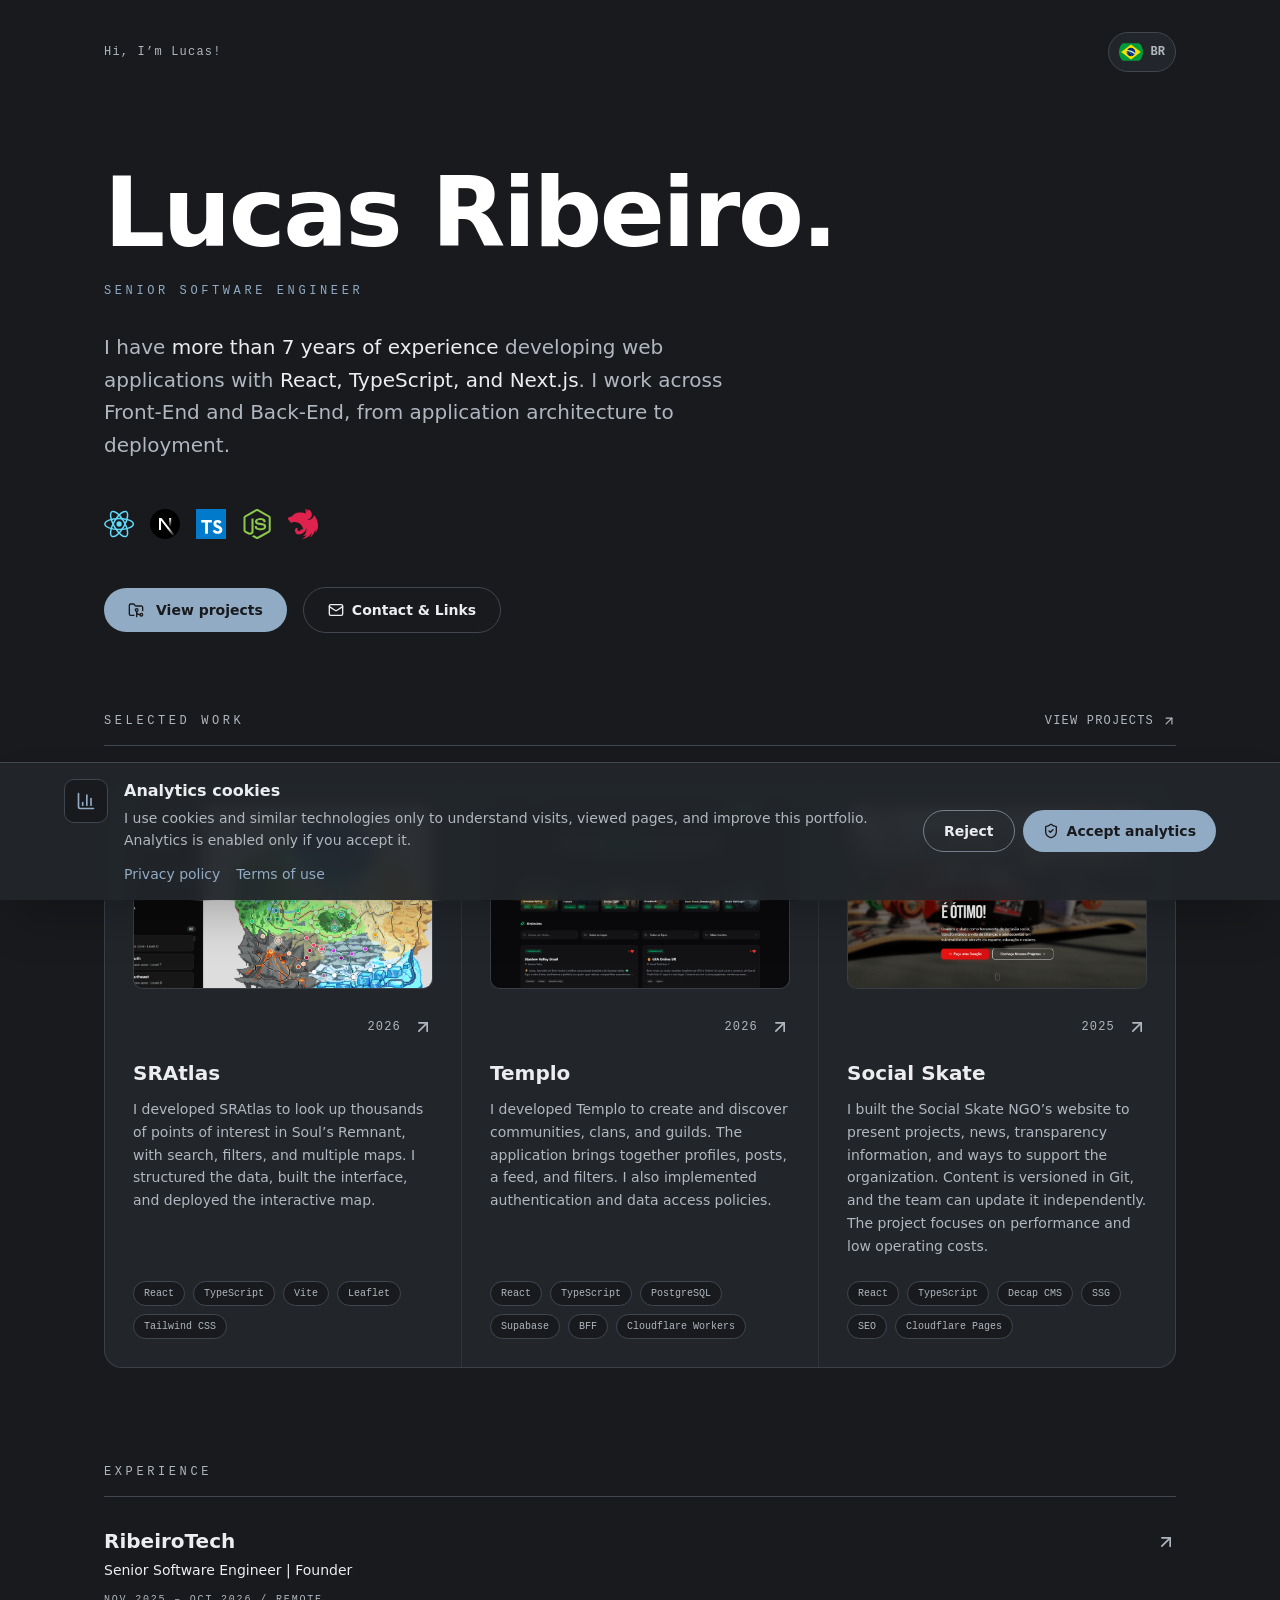
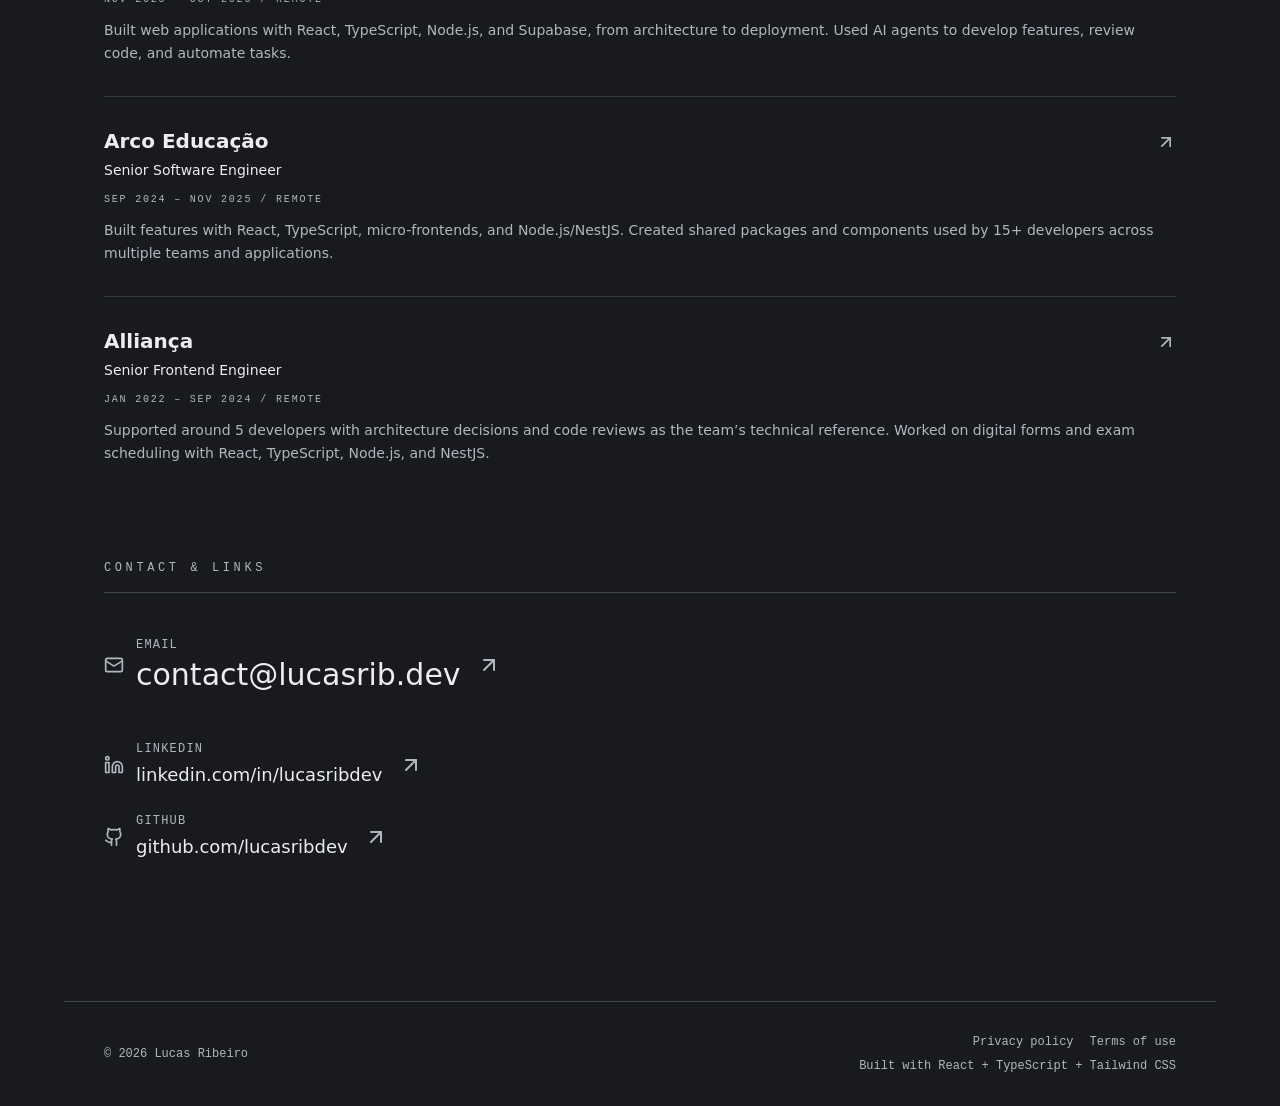
==== commit ee7f26bd: "feat: blue version, senior software engineer" ====
--- a/en/index.html
+++ b/en/index.html
@@ -12,60 +12,40 @@
     <meta charset="UTF-8" />
     <link rel="icon" type="image/svg+xml" href="/favicon.svg" />
     <meta name="viewport" content="width=device-width, initial-scale=1.0" />
-    <meta
-      name="description"
-      content="Senior Frontend Engineer with over 7 years of experience in React, TypeScript, SSR, BFF, and design systems."
-    />
-    <meta
-      name="keywords"
-      content="Lucas Ribeiro, portfolio, senior frontend engineer, frontend, React, TypeScript, SSR, BFF, design systems"
-    />
+    <meta name="description" content="Senior Software Engineer with 7+ years of experience in React, TypeScript, and Next.js. I build digital products with a focus on Front-End and software architecture." />
+    <meta name="keywords" content="Lucas Ribeiro, portfolio, senior software engineer, React, TypeScript, Next.js, Node.js, SRAtlas, Templo, Social Skate" />
     <meta name="author" content="Lucas Ribeiro" />
     <meta name="robots" content="index, follow" />
-    <meta name="theme-color" content="#3BBF57" />
+    <meta name="theme-color" content="#181A1D" />
     <link rel="canonical" href="https://lucasrib.dev/en/" />
     <link rel="alternate" hreflang="pt-BR" href="https://lucasrib.dev/" />
     <link rel="alternate" hreflang="en" href="https://lucasrib.dev/en/" />
     <link rel="alternate" hreflang="x-default" href="https://lucasrib.dev/" />
 
-    <meta
-      property="og:title"
-      content="Lucas Ribeiro | Senior Frontend Engineer"
-    />
-    <meta
-      property="og:description"
-      content="Portfolio with selected work, stack, and resume. Experience with React, TypeScript, SSR, BFF, and design systems."
-    />
+    <meta property="og:title" content="Lucas Ribeiro | Senior Software Engineer" />
+    <meta property="og:description" content="Senior Software Engineer with 7+ years of experience in React, TypeScript, and Next.js. I build digital products with a focus on Front-End and software architecture." />
     <meta property="og:type" content="website" />
     <meta property="og:url" content="https://lucasrib.dev/en/" />
-    <meta property="og:image" content="https://lucasrib.dev/og-image.png" />
+    <meta property="og:image" content="https://lucasrib.dev/og-image-en.png" />
     <meta property="og:image:type" content="image/png" />
     <meta property="og:image:width" content="1200" />
     <meta property="og:image:height" content="630" />
-    <meta
-      property="og:image:alt"
-      content="Lucas Ribeiro, Senior Frontend Engineer"
-    />
+    <meta property="og:image:alt" content="Lucas Ribeiro — Senior Software Engineer — React and TypeScript" />
     <meta property="og:locale" content="en_US" />
     <meta property="og:locale:alternate" content="pt_BR" />
     <meta property="og:site_name" content="Lucas Ribeiro Portfolio" />
 
     <meta name="twitter:card" content="summary_large_image" />
-    <meta
-      name="twitter:title"
-      content="Lucas Ribeiro | Senior Frontend Engineer"
-    />
-    <meta
-      name="twitter:description"
-      content="Portfolio with selected work, stack, and resume by Lucas Ribeiro."
-    />
-    <meta name="twitter:image" content="https://lucasrib.dev/og-image.png" />
+    <meta name="twitter:title" content="Lucas Ribeiro | Senior Software Engineer" />
+    <meta name="twitter:description" content="Senior Software Engineer with 7+ years of experience in React, TypeScript, and Next.js. I build digital products with a focus on Front-End and software architecture." />
+    <meta name="twitter:image" content="https://lucasrib.dev/og-image-en.png" />
+    <meta name="twitter:image:alt" content="Lucas Ribeiro — Senior Software Engineer — React and TypeScript" />
 
-    <title>Lucas Ribeiro - Senior Frontend Engineer</title>
-    <script type="module" crossorigin src="/assets/main-DRqh8eaz.js"></script>
-    <link rel="stylesheet" crossorigin href="/assets/main-CL-tOw97.css">
+    <title>Lucas Ribeiro | Senior Software Engineer</title>
+    <script type="module" crossorigin src="/assets/main-CzK5EEgl.js"></script>
+    <link rel="stylesheet" crossorigin href="/assets/main-CSXiWtFs.css">
   </head>
   <body>
-    <div id="root"><main class="relative min-h-screen overflow-hidden"><header class="relative z-10 mx-auto flex max-w-6xl items-center justify-between px-6 py-8 md:px-10"><span class="font-mono text-xs tracking-widest text-muted-foreground">LR · 2026</span><button type="button" aria-label="Switch language to Portuguese" title="Switch language to Portuguese" class="inline-flex h-10 items-center gap-2 rounded-full border border-border bg-card px-2.5 py-1.5 font-mono text-xs font-semibold text-muted-foreground transition-colors hover:border-primary hover:text-primary focus-visible:outline-none focus-visible:ring-2 focus-visible:ring-ring"><img src="data:image/svg+xml,%3c?xml%20version=&#x27;1.0&#x27;%20encoding=&#x27;utf-8&#x27;?%3e%3c!--%20Uploaded%20to:%20SVG%20Repo,%20www.svgrepo.com,%20Generator:%20SVG%20Repo%20Mixer%20Tools%20--%3e%3csvg%20width=&#x27;800px&#x27;%20height=&#x27;800px&#x27;%20viewBox=&#x27;0%200%2036%2036&#x27;%20xmlns=&#x27;http://www.w3.org/2000/svg&#x27;%20xmlns:xlink=&#x27;http://www.w3.org/1999/xlink&#x27;%20aria-hidden=&#x27;true&#x27;%20role=&#x27;img&#x27;%20class=&#x27;iconify%20iconify--twemoji&#x27;%20preserveAspectRatio=&#x27;xMidYMid%20meet&#x27;%3e%3cpath%20fill=&#x27;%23009B3A&#x27;%20d=&#x27;M36%2027a4%204%200%200%201-4%204H4a4%204%200%200%201-4-4V9a4%204%200%200%201%204-4h28a4%204%200%200%201%204%204v18z&#x27;%3e%3c/path%3e%3cpath%20fill=&#x27;%23FEDF01&#x27;%20d=&#x27;M32.728%2018L18%2029.124L3.272%2018L18%206.875z&#x27;%3e%3c/path%3e%3ccircle%20fill=&#x27;%23002776&#x27;%20cx=&#x27;17.976&#x27;%20cy=&#x27;17.924&#x27;%20r=&#x27;6.458&#x27;%3e%3c/circle%3e%3cpath%20fill=&#x27;%23CBE9D4&#x27;%20d=&#x27;M12.277%2014.887a6.406%206.406%200%200%200-.672%202.023c3.995-.29%209.417%201.891%2011.744%204.595c.402-.604.7-1.28.883-2.004c-2.872-2.808-7.917-4.63-11.955-4.614z&#x27;%3e%3c/path%3e%3cpath%20fill=&#x27;%2388C9F9&#x27;%20d=&#x27;M12%2018.233h1v1h-1zm1%202h1v1h-1z&#x27;%3e%3c/path%3e%3cpath%20fill=&#x27;%2355ACEE&#x27;%20d=&#x27;M15%2018.233h1v1h-1zm2%201h1v1h-1zm4%202h1v1h-1zm-3%201h1v1h-1zm3-6h1v1h-1z&#x27;%3e%3c/path%3e%3cpath%20fill=&#x27;%233B88C3&#x27;%20d=&#x27;M19%2020.233h1v1h-1z&#x27;%3e%3c/path%3e%3c/svg%3e" alt="" aria-hidden="true" class="h-6 w-6 rounded-full object-cover"/><span>BR</span></button></header><section class="relative z-10 mx-auto max-w-6xl px-6 pb-24 pt-16 md:px-10 md:pt-28"><div class=""><div style="opacity:0;transform:translateY(18px)"><h1 class="text-white text-5xl font-bold leading-[0.95] tracking-tight md:text-7xl lg:text-8xl"><span class="mb-4 block font-mono text-2xl font-normal text-muted-foreground md:text-3xl lg:text-4xl">Hello, I&#x27;m</span>Lucas <br/><span class="text-gradient">Ribeiro.</span></h1></div><div style="opacity:0;transform:translateY(18px)"><p class="mt-6 font-mono text-xs uppercase tracking-[0.3em] text-primary">Senior Frontend Engineer</p></div><div style="opacity:0;transform:translateY(18px)"><p class="mt-10 max-w-2xl text-lg leading-relaxed text-muted-foreground md:text-xl">Developing <span class="text-foreground">scalable platforms</span>, <span class="text-foreground">distributed frontend architectures</span> and <span class="text-foreground">high-performance web applications</span> with <span class="text-foreground">TypeScript</span> and <span class="text-foreground">React</span> for over <span class="text-foreground">7 years</span>.</p></div><div style="opacity:0;transform:translateY(18px)"><div class="mt-12 flex flex-wrap gap-2"><div class="relative group overflow-x-hidden [--logoloop-gap:32px] [--logoloop-logoHeight:28px] [--logoloop-fadeColorAuto:#ffffff] dark:[--logoloop-fadeColorAuto:#0b0b0b] py-[calc(var(--logoloop-logoHeight)*0.1)]" style="width:100%;--logoloop-gap:60px;--logoloop-logoHeight:30px;--logoloop-fadeColor:#060a0d" role="region" aria-label="Stack"><div aria-hidden="true" class="pointer-events-none absolute inset-y-0 left-0 z-11 w-[clamp(24px,8%,120px)] bg-[linear-gradient(to_right,var(--logoloop-fadeColor,var(--logoloop-fadeColorAuto))_0%,rgba(0,0,0,0)_100%)]"></div><div aria-hidden="true" class="pointer-events-none absolute inset-y-0 right-0 z-11 w-[clamp(24px,8%,120px)] bg-[linear-gradient(to_left,var(--logoloop-fadeColor,var(--logoloop-fadeColorAuto))_0%,rgba(0,0,0,0)_100%)]"></div><div class="flex will-change-transform select-none relative z-10 motion-reduce:transform-none flex-row w-max"><ul class="flex items-center" role="list" aria-hidden="false"><li class="flex-none text-[length:var(--logoloop-logoHeight)] leading-[1] mr-[var(--logoloop-gap)] overflow-visible group/item" role="listitem"><a class="inline-flex items-center no-underline rounded transition-opacity duration-200 ease-linear hover:opacity-80 focus-visible:outline focus-visible:outline-current focus-visible:outline-offset-2" href="https://react.dev" aria-label="React" target="_blank" rel="noreferrer noopener"><span class="inline-flex items-center gap-3 whitespace-nowrap motion-reduce:transition-none transition-transform duration-300 ease-[cubic-bezier(0.4,0,0.2,1)] group-hover/item:scale-120"><span class="inline-flex h-[var(--logoloop-logoHeight)] items-center text-[length:var(--logoloop-logoHeight)] leading-none"><span aria-hidden="true"><svg xmlns="http://www.w3.org/2000/svg" width="30" height="30" viewBox="0 0 100 100" class="developer-icons " fill="none"><path fill="#61DAFB" d="M50.307 58.817a8.816 8.816 0 1 0 0-17.632 8.816 8.816 0 0 0 0 17.632"></path><path stroke="#61DAFB" stroke-width="5" d="M50.307 68.063c26.126 0 47.306-8.087 47.306-18.062s-21.18-18.063-47.306-18.063C24.18 31.938 3 40.025 3 50.001s21.18 18.062 47.307 18.062Z"></path><path stroke="#61DAFB" stroke-width="5" d="M34.664 59.032C47.727 81.658 65.321 95.957 73.96 90.969c8.64-4.988 5.053-27.373-8.01-50C52.885 18.343 35.291 4.044 26.652 9.032s-5.052 27.373 8.011 50Z"></path><path stroke="#61DAFB" stroke-width="5" d="M34.664 40.97c-13.063 22.626-16.65 45.011-8.01 50 8.638 4.987 26.232-9.312 39.295-31.938 13.064-22.627 16.65-45.012 8.01-50-8.638-4.988-26.232 9.31-39.295 31.937Z"></path></svg></span></span><span class="text-base font-medium leading-none text-muted-foreground">React</span></span></a></li><li class="flex-none text-[length:var(--logoloop-logoHeight)] leading-[1] mr-[var(--logoloop-gap)] overflow-visible group/item" role="listitem"><a class="inline-flex items-center no-underline rounded transition-opacity duration-200 ease-linear hover:opacity-80 focus-visible:outline focus-visible:outline-current focus-visible:outline-offset-2" href="https://nextjs.org" aria-label="Next.js" target="_blank" rel="noreferrer noopener"><span class="inline-flex items-center gap-3 whitespace-nowrap motion-reduce:transition-none transition-transform duration-300 ease-[cubic-bezier(0.4,0,0.2,1)] group-hover/item:scale-120"><span class="inline-flex h-[var(--logoloop-logoHeight)] items-center text-[length:var(--logoloop-logoHeight)] leading-none"><span aria-hidden="true"><svg xmlns="http://www.w3.org/2000/svg" width="30" height="30" viewBox="0 0 100 100" class="developer-icons " fill="none"><path fill="#000" d="M50 100c27.614 0 50-22.386 50-50S77.614 0 50 0 0 22.385 0 50s22.386 50 50 50"></path><path fill="url(#nextJs__a)" d="M83.06 87.511 38.412 30H30v39.983h6.73V38.546L77.777 91.58a50 50 0 0 0 5.283-4.069"></path><path fill="url(#nextJs__b)" d="M70.556 30h-6.667v40h6.667z"></path><defs><linearGradient id="nextJs__a" x1="60.556" x2="80.278" y1="64.722" y2="89.166" gradientUnits="userSpaceOnUse"><stop stop-color="#fff"></stop><stop offset="1" stop-color="#fff" stop-opacity="0"></stop></linearGradient><linearGradient id="nextJs__b" x1="67.222" x2="67.111" y1="30" y2="59.375" gradientUnits="userSpaceOnUse"><stop stop-color="#fff"></stop><stop offset="1" stop-color="#fff" stop-opacity="0"></stop></linearGradient></defs></svg></span></span><span class="text-base font-medium leading-none text-muted-foreground">Next.js</span></span></a></li><li class="flex-none text-[length:var(--logoloop-logoHeight)] leading-[1] mr-[var(--logoloop-gap)] overflow-visible group/item" role="listitem"><a class="inline-flex items-center no-underline rounded transition-opacity duration-200 ease-linear hover:opacity-80 focus-visible:outline focus-visible:outline-current focus-visible:outline-offset-2" href="https://typescriptlang.org" aria-label="TypeScript" target="_blank" rel="noreferrer noopener"><span class="inline-flex items-center gap-3 whitespace-nowrap motion-reduce:transition-none transition-transform duration-300 ease-[cubic-bezier(0.4,0,0.2,1)] group-hover/item:scale-120"><span class="inline-flex h-[var(--logoloop-logoHeight)] items-center text-[length:var(--logoloop-logoHeight)] leading-none"><span aria-hidden="true"><svg xmlns="http://www.w3.org/2000/svg" width="30" height="30" viewBox="0 0 100 100" class="developer-icons " fill="none"><path fill="#017ACB" d="M0 0h100v100H0z"></path><path fill="#fff" d="M48.016 37.032h4.797v8.281h-12.97v36.844l-.343.094c-.469.124-6.64.124-7.969-.016l-1.062-.094V45.313H17.5v-8.281l4.11-.047c2.25-.031 8.03-.031 12.843 0s10.906.047 13.563.047m36.61 41.219c-1.907 2.015-3.954 3.14-7.36 4.062-1.485.406-1.735.422-5.078.406s-3.61-.015-5.235-.437c-4.203-1.078-7.594-3.188-9.906-6.172-.656-.844-1.734-2.594-1.734-2.813 0-.062.156-.203.359-.296.203-.094.625-.36.969-.563s.968-.578 1.39-.797 1.64-.937 2.703-1.578c1.063-.64 2.032-1.156 2.141-1.156.11 0 .313.219.469.484.937 1.578 3.125 3.594 4.672 4.281.953.407 3.062.86 4.078.86.937 0 2.656-.406 3.578-.828.984-.453 1.484-.907 2.078-1.813.406-.64.453-.812.438-2.031 0-1.125-.063-1.438-.375-1.953-.875-1.438-2.063-2.188-6.875-4.313-4.97-2.203-7.204-3.515-9.016-5.281-1.344-1.312-1.61-1.672-2.453-3.312-1.094-2.11-1.235-2.797-1.25-5.938-.016-2.203.031-2.922.265-3.672.329-1.125 1.391-3.297 1.875-3.844 1-1.171 1.36-1.53 2.063-2.109 2.125-1.75 5.438-2.906 8.61-3.016.359 0 1.546.063 2.656.141 3.187.266 5.359 1.047 7.453 2.719 1.578 1.25 3.968 4.187 3.734 4.578-.156.234-6.39 4.39-6.797 4.516-.25.078-.422-.016-.765-.422-2.125-2.547-2.985-3.094-5.047-3.22-1.469-.093-2.25.079-3.235.735-1.03.688-1.53 1.735-1.53 3.188.015 2.125.827 3.125 3.827 4.61 1.938.952 3.594 1.733 3.719 1.733.188 0 4.203 2 5.25 2.626 4.875 2.859 6.86 5.796 7.375 10.859.375 3.812-.703 7.297-3.047 9.766"></path></svg></span></span><span class="text-base font-medium leading-none text-muted-foreground">TypeScript</span></span></a></li><li class="flex-none text-[length:var(--logoloop-logoHeight)] leading-[1] mr-[var(--logoloop-gap)] overflow-visible group/item" role="listitem"><a class="inline-flex items-center no-underline rounded transition-opacity duration-200 ease-linear hover:opacity-80 focus-visible:outline focus-visible:outline-current focus-visible:outline-offset-2" href="https://tailwindcss.com" aria-label="Tailwind CSS" target="_blank" rel="noreferrer noopener"><span class="inline-flex items-center gap-3 whitespace-nowrap motion-reduce:transition-none transition-transform duration-300 ease-[cubic-bezier(0.4,0,0.2,1)] group-hover/item:scale-120"><span class="inline-flex h-[var(--logoloop-logoHeight)] items-center text-[length:var(--logoloop-logoHeight)] leading-none"><span aria-hidden="true"><svg xmlns="http://www.w3.org/2000/svg" width="30" height="30" viewBox="0 0 100 100" class="developer-icons " fill="none"><path fill="#06B6D4" d="M50 20q-20 .001-25 19.994 7.5-9.996 17.5-7.498c3.804.95 6.522 3.71 9.532 6.764 4.902 4.974 10.576 10.732 22.969 10.732q20 0 24.999-19.995-7.5 9.997-17.5 7.499c-3.803-.95-6.521-3.71-9.531-6.764C68.067 25.758 62.392 20.001 50 20.001M25 49.993q-20 0-25 19.995 7.5-9.998 17.5-7.498c3.803.952 6.522 3.71 9.532 6.762C31.933 74.226 37.608 79.984 50 79.984q20 0 25-19.995-7.5 9.998-17.5 7.498c-3.803-.95-6.522-3.71-9.532-6.763C43.066 55.75 37.393 49.992 25 49.992"></path></svg></span></span><span class="text-base font-medium leading-none text-muted-foreground">Tailwind CSS</span></span></a></li><li class="flex-none text-[length:var(--logoloop-logoHeight)] leading-[1] mr-[var(--logoloop-gap)] overflow-visible group/item" role="listitem"><a class="inline-flex items-center no-underline rounded transition-opacity duration-200 ease-linear hover:opacity-80 focus-visible:outline focus-visible:outline-current focus-visible:outline-offset-2" href="https://react-query.tanstack.com" aria-label="React Query" target="_blank" rel="noreferrer noopener"><span class="inline-flex items-center gap-3 whitespace-nowrap motion-reduce:transition-none transition-transform duration-300 ease-[cubic-bezier(0.4,0,0.2,1)] group-hover/item:scale-120"><span class="inline-flex h-[var(--logoloop-logoHeight)] items-center text-[length:var(--logoloop-logoHeight)] leading-none"><span aria-hidden="true"><svg xmlns="http://www.w3.org/2000/svg" width="30" height="30" viewBox="0 0 100 100" class="developer-icons " fill="none"><path fill="#00435B" fill-rule="evenodd" d="m61.71 60.659-1.917 3.33a3.24 3.24 0 0 1-2.806 1.622H42.293a3.24 3.24 0 0 1-2.805-1.622l-1.919-3.33zm5.37-9.325-3.38 5.873H35.582L32.2 51.334zm-3.257-9.118 3.263 5.667H32.194l3.264-5.667zm-6.836-8.62a3.24 3.24 0 0 1 2.806 1.623l2.042 3.546h-24.39l2.043-3.547a3.24 3.24 0 0 1 2.805-1.621z" clip-rule="evenodd"></path><path fill="#002B3B" d="M20.907 32.051c-1.627-7.893-1.977-13.947-.925-18.342.626-2.615 1.77-4.748 3.51-6.287 1.836-1.624 4.159-2.421 6.768-2.421 4.304 0 8.829 1.962 13.664 5.691q2.958 2.281 6.145 5.5a4.6 4.6 0 0 1 .574-.612c6.01-5.356 11.07-8.684 15.398-9.967 2.574-.763 4.99-.836 7.19-.095 2.323.781 4.173 2.397 5.479 4.66 2.154 3.735 2.723 8.642 1.92 14.702q-.492 3.704-1.679 8.075.45.053.894.2c7.626 2.527 13.025 5.245 16.295 8.35 1.945 1.848 3.215 3.906 3.674 6.183.485 2.403.012 4.814-1.292 7.075-2.15 3.73-6.105 6.671-11.74 9q-3.39 1.403-7.68 2.545.196.443.3.936c1.627 7.893 1.976 13.947.924 18.343-.626 2.614-1.77 4.747-3.51 6.286-1.836 1.624-4.158 2.422-6.767 2.422-4.304 0-8.83-1.963-13.665-5.692q-2.988-2.305-6.213-5.569a4.6 4.6 0 0 1-.814.954c-6.01 5.356-11.07 8.684-15.398 9.967-2.574.763-4.99.835-7.19.095-2.322-.781-4.173-2.397-5.479-4.66-2.154-3.735-2.723-8.642-1.92-14.702q.51-3.838 1.766-8.392a4.6 4.6 0 0 1-.98-.21C12.53 63.558 7.13 60.84 3.86 57.735 1.915 55.887.645 53.83.186 51.552c-.485-2.403-.012-4.814 1.292-7.075 2.15-3.73 6.105-6.671 11.74-9q3.492-1.445 7.937-2.613a4.6 4.6 0 0 1-.248-.814"></path><path fill="#FF4154" fill-rule="evenodd" d="M40.492 29.537q5.93-.473 12.223-.417a1.439 1.439 0 0 0 1.13-2.346Q39.52 9.136 30.252 9.136q-9.565 0-5.458 21.09c.15.77.89 1.279 1.664 1.142q7.313-1.297 14.033-1.831m22.191 1.935a140 140 0 0 1 6.573 10.45 1.439 1.439 0 0 0 2.594-.2q8.103-21.254 3.406-29.315-4.847-8.319-21.123 5.753a1.44 1.44 0 0 0-.157 2.017q4.836 5.717 8.707 11.295m9.581 19.795q-2.562 5.387-5.761 10.827a1.439 1.439 0 0 0 1.474 2.149q22.33-3.672 26.969-11.72 4.791-8.314-15.408-15.238a1.44 1.44 0 0 0-1.819.869q-2.548 7.004-5.455 13.113M60.048 69.851q-5.93.472-12.223.417a1.439 1.439 0 0 0-1.13 2.346Q61.02 90.25 70.286 90.25q9.567 0 5.458-21.09a1.44 1.44 0 0 0-1.663-1.14q-7.314 1.295-14.033 1.83m-22.73-1.754a140 140 0 0 1-6.573-10.451 1.439 1.439 0 0 0-2.594.2Q20.048 79.1 24.745 87.162q4.847 8.319 21.123-5.753a1.44 1.44 0 0 0 .157-2.018q-4.836-5.715-8.707-11.294M27.737 47.76q2.563-5.385 5.761-10.826a1.439 1.439 0 0 0-1.474-2.149q-22.33 3.672-26.969 11.72-4.791 8.313 15.408 15.238a1.44 1.44 0 0 0 1.819-.869q2.548-7.004 5.455-13.113" clip-rule="evenodd"></path><path fill="#FFD94C" fill-rule="evenodd" d="M43.475 33.777h12.334c1.804 0 3.47.964 4.368 2.529l6.193 10.791a5.04 5.04 0 0 1 0 5.014l-6.193 10.791a5.04 5.04 0 0 1-4.368 2.53H43.475a5.04 5.04 0 0 1-4.368-2.53l-6.193-10.791a5.04 5.04 0 0 1 0-5.014l6.193-10.791a5.04 5.04 0 0 1 4.368-2.53m10.454 3.257c1.805 0 3.471.965 4.369 2.531l4.319 7.535a5.04 5.04 0 0 1 0 5.008l-4.319 7.535a5.04 5.04 0 0 1-4.37 2.531h-8.574a5.04 5.04 0 0 1-4.369-2.531l-4.318-7.535a5.04 5.04 0 0 1 0-5.008l4.318-7.535a5.04 5.04 0 0 1 4.37-2.531zm-2.026 3.562H47.38a5.04 5.04 0 0 0-4.366 2.527l-2.282 3.972a5.04 5.04 0 0 0 0 5.018l2.282 3.972a5.04 5.04 0 0 0 4.366 2.527h4.523a5.04 5.04 0 0 0 4.366-2.527l2.282-3.972a5.04 5.04 0 0 0 0-5.018l-2.282-3.972a5.04 5.04 0 0 0-4.366-2.527m-1.951 3.41c1.801 0 3.466.962 4.364 2.524l.324.562a5.04 5.04 0 0 1 0 5.024l-.324.562a5.04 5.04 0 0 1-4.364 2.524h-.62a5.04 5.04 0 0 1-4.365-2.524l-.324-.562a5.04 5.04 0 0 1 0-5.024l.324-.562a5.04 5.04 0 0 1 4.365-2.524zm-.31 3.359a2.24 2.24 0 0 0-1.941 3.359 2.24 2.24 0 0 0 3.882-2.24 2.24 2.24 0 0 0-1.94-1.12m-18.167 2.239h4.031Z" clip-rule="evenodd"></path></svg></span></span><span class="text-base font-medium leading-none text-muted-foreground">React Query</span></span></a></li><li class="flex-none text-[length:var(--logoloop-logoHeight)] leading-[1] mr-[var(--logoloop-gap)] overflow-visible group/item" role="listitem"><a class="inline-flex items-center no-underline rounded transition-opacity duration-200 ease-linear hover:opacity-80 focus-visible:outline focus-visible:outline-current focus-visible:outline-offset-2" href="https://zod.dev" aria-label="Zod" target="_blank" rel="noreferrer noopener"><span class="inline-flex items-center gap-3 whitespace-nowrap motion-reduce:transition-none transition-transform duration-300 ease-[cubic-bezier(0.4,0,0.2,1)] group-hover/item:scale-120"><span class="inline-flex h-[var(--logoloop-logoHeight)] items-center text-[length:var(--logoloop-logoHeight)] leading-none"><span aria-hidden="true"><svg xmlns="http://www.w3.org/2000/svg" width="30" height="30" viewBox="0 0 100 100" class="developer-icons " fill="none"><path fill="#142641" d="M93.22 31.493 77.406 14.984H23.34L6.746 31.493l41.709 50.222z"></path><path fill="#274D82" fill-rule="evenodd" d="m56.14 12.837-2.932 1.693-.713-1.236-1.707.985-.834-1.442-2.592 1.496-.864-1.496-.307.177-.945-1.635-.437.253-.804-1.392-38.5 22.227 1.24 2.15.437-.253.805 1.392.307-.177.945 1.636.377-.219.6 1.04.145-.084.57.987 1.24 2.15 45.21-26.103zm16.336 43.652H55.658v1.664H34.403l54.313-31.358-6.04-10.462-1.212.7-.833-1.442-13.584 7.844.832 1.44L22.6 51.017l6.041 10.463.242-.14v3.221h4.41v5.311h31.43v-5.31h4.733v-6.269h3.02z" clip-rule="evenodd"></path><path fill="#3068B7" fill-rule="evenodd" d="M79.533 10h-58.25L0 31.173l48.318 58.189 3.855-4.325L100 31.37zm-2.127 4.985L93.22 31.493 48.455 81.716 6.745 31.493 23.34 14.985z" clip-rule="evenodd"></path></svg></span></span><span class="text-base font-medium leading-none text-muted-foreground">Zod</span></span></a></li><li class="flex-none text-[length:var(--logoloop-logoHeight)] leading-[1] mr-[var(--logoloop-gap)] overflow-visible group/item" role="listitem"><a class="inline-flex items-center no-underline rounded transition-opacity duration-200 ease-linear hover:opacity-80 focus-visible:outline focus-visible:outline-current focus-visible:outline-offset-2" href="https://storybook.js.org" aria-label="Storybook" target="_blank" rel="noreferrer noopener"><span class="inline-flex items-center gap-3 whitespace-nowrap motion-reduce:transition-none transition-transform duration-300 ease-[cubic-bezier(0.4,0,0.2,1)] group-hover/item:scale-120"><span class="inline-flex h-[var(--logoloop-logoHeight)] items-center text-[length:var(--logoloop-logoHeight)] leading-none"><span aria-hidden="true"><svg xmlns="http://www.w3.org/2000/svg" width="30" height="30" viewBox="0 0 100 100" class="developer-icons " fill="none"><path fill="#FF4785" d="m13.103 92.15-3.1-82.55a5.03 5.03 0 0 1 4.72-5.2l70.2-4.39a5.025 5.025 0 0 1 5.345 5.02v89.945a5.03 5.03 0 0 1-5.255 5.02l-67.11-3.015a5.03 5.03 0 0 1-4.8-4.83"></path><path fill="#fff" fill-rule="evenodd" d="m79.404.355-9.66.6-.47 11.335a.75.75 0 0 0 1.2.63l4.4-3.34 3.72 2.93a.75.75 0 0 0 1.215-.615zm-7.52 37.95c-1.765 1.375-14.945 2.31-14.945.355.28-7.465-3.06-7.79-4.92-7.79-1.76 0-4.73.53-4.73 4.53 0 4.075 4.34 6.375 9.435 9.075 7.235 3.835 16 8.48 16 20.16 0 11.2-9.1 17.38-20.7 17.38-11.975 0-22.44-4.845-21.26-21.64.465-1.97 15.69-1.5 15.69 0-.19 6.93 1.39 8.97 5.38 8.97 3.065 0 4.455-1.69 4.455-4.53 0-4.305-4.52-6.845-9.725-9.765-7.045-3.955-15.335-8.61-15.335-19.295 0-10.66 7.33-17.77 20.42-17.77s20.235 7 20.235 20.32" clip-rule="evenodd"></path></svg></span></span><span class="text-base font-medium leading-none text-muted-foreground">Storybook</span></span></a></li><li class="flex-none text-[length:var(--logoloop-logoHeight)] leading-[1] mr-[var(--logoloop-gap)] overflow-visible group/item" role="listitem"><a class="inline-flex items-center no-underline rounded transition-opacity duration-200 ease-linear hover:opacity-80 focus-visible:outline focus-visible:outline-current focus-visible:outline-offset-2" href="https://nodejs.org" aria-label="Node.js" target="_blank" rel="noreferrer noopener"><span class="inline-flex items-center gap-3 whitespace-nowrap motion-reduce:transition-none transition-transform duration-300 ease-[cubic-bezier(0.4,0,0.2,1)] group-hover/item:scale-120"><span class="inline-flex h-[var(--logoloop-logoHeight)] items-center text-[length:var(--logoloop-logoHeight)] leading-none"><span aria-hidden="true"><svg xmlns="http://www.w3.org/2000/svg" width="30" height="30" viewBox="0 0 100 100" class="developer-icons " fill="none"><path fill="#8CC84B" d="M46.279 1.067c2.479-1.419 5.709-1.425 8.186 0C66.929 8.11 79.396 15.142 91.858 22.188c2.343 1.32 3.911 3.929 3.887 6.63v42.37c.018 2.813-1.705 5.484-4.178 6.774-12.422 7.004-24.838 14.016-37.259 21.02-2.53 1.447-5.825 1.336-8.277-.23-3.724-2.159-7.455-4.307-11.18-6.464-.76-.454-1.619-.815-2.156-1.553.475-.64 1.324-.72 2.015-1 1.554-.494 2.982-1.287 4.41-2.058.361-.247.802-.152 1.148.07 3.185 1.825 6.342 3.704 9.537 5.513.682.393 1.372-.13 1.955-.454 12.19-6.89 24.396-13.754 36.584-20.645a1.21 1.21 0 0 0 .664-1.192c.009-13.977.002-27.957.005-41.934a1.31 1.31 0 0 0-.781-1.307C75.852 20.756 63.479 13.774 51.102 6.8a1.29 1.29 0 0 0-1.458-.002c-12.378 6.976-24.749 13.965-37.126 20.936-.506.23-.845.738-.785 1.301q.002 20.967 0 41.936a1.19 1.19 0 0 0 .673 1.177c3.303 1.873 6.61 3.733 9.916 5.6 1.861 1.001 4.148 1.597 6.199.829 1.81-.65 3.08-2.497 3.045-4.419.017-13.895-.009-27.793.013-41.687-.046-.617.54-1.126 1.14-1.068 1.586-.011 3.175-.022 4.762.004.663-.015 1.119.65 1.037 1.27-.007 13.984.017 27.968-.01 41.952.003 3.727-1.528 7.782-4.975 9.605-4.247 2.2-9.496 1.734-13.691-.376-3.632-1.812-7.098-3.952-10.666-5.894C6.697 76.681 4.983 74 5 71.19V28.818c-.026-2.757 1.604-5.413 4.021-6.714Q27.651 11.588 46.28 1.067"></path><path fill="#8CC84B" d="M57.114 30.418c5.417-.349 11.216-.207 16.091 2.462 3.774 2.045 5.867 6.337 5.933 10.53-.105.566-.696.878-1.236.839-1.572-.002-3.144.021-4.716-.01-.667.025-1.054-.59-1.138-1.18-.451-2.006-1.545-3.993-3.434-4.96-2.898-1.452-6.26-1.379-9.42-1.348-2.308.122-4.79.322-6.744 1.679-1.5 1.028-1.957 3.103-1.421 4.774.505 1.2 1.89 1.587 3.023 1.944 6.529 1.707 13.447 1.537 19.85 3.784 2.651.916 5.245 2.697 6.152 5.473 1.187 3.72.667 8.167-1.98 11.154-2.146 2.458-5.273 3.795-8.39 4.522-4.149.925-8.454.948-12.666.538-3.962-.452-8.084-1.493-11.142-4.192-2.614-2.27-3.892-5.808-3.765-9.222.03-.577.605-.979 1.157-.931 1.583-.013 3.165-.017 4.748.002.632-.046 1.101.5 1.133 1.097.292 1.911 1.01 3.917 2.678 5.05 3.216 2.076 7.253 1.934 10.936 1.992 3.052-.136 6.477-.176 8.967-2.193 1.314-1.15 1.703-3.075 1.348-4.731-.384-1.398-1.847-2.05-3.103-2.475-6.444-2.039-13.44-1.3-19.822-3.605-2.59-.915-5.096-2.647-6.092-5.309-1.389-3.767-.752-8.427 2.172-11.313 2.852-2.87 6.968-3.976 10.881-4.372"></path></svg></span></span><span class="text-base font-medium leading-none text-muted-foreground">Node.js</span></span></a></li><li class="flex-none text-[length:var(--logoloop-logoHeight)] leading-[1] mr-[var(--logoloop-gap)] overflow-visible group/item" role="listitem"><a class="inline-flex items-center no-underline rounded transition-opacity duration-200 ease-linear hover:opacity-80 focus-visible:outline focus-visible:outline-current focus-visible:outline-offset-2" href="https://nestjs.com" aria-label="NestJS" target="_blank" rel="noreferrer noopener"><span class="inline-flex items-center gap-3 whitespace-nowrap motion-reduce:transition-none transition-transform duration-300 ease-[cubic-bezier(0.4,0,0.2,1)] group-hover/item:scale-120"><span class="inline-flex h-[var(--logoloop-logoHeight)] items-center text-[length:var(--logoloop-logoHeight)] leading-none"><span aria-hidden="true"><svg xmlns="http://www.w3.org/2000/svg" width="30" height="30" viewBox="0 0 100 100" class="developer-icons " fill="none"><path fill="#E0234E" fill-rule="evenodd" d="M58.881 0c-.723 0-1.394.155-2.014.361 1.317.878 2.04 2.04 2.402 3.357.025.181.077.31.103.491.026.155.051.31.051.465.104 2.273-.593 2.557-1.084 3.9-.75 1.73-.542 3.59.361 5.087.078.18.181.388.31.568-.981-6.533 4.468-7.515 5.475-9.555.078-1.782-1.394-2.97-2.556-3.796C60.818.206 59.81 0 58.88 0m8.213 1.472c-.104.594-.026.439-.052.749-.026.206-.026.464-.052.671a6 6 0 0 1-.18.62c-.052.206-.13.413-.207.62-.103.206-.18.387-.284.594-.078.103-.13.206-.207.31l-.155.232c-.129.18-.258.362-.387.516-.155.155-.284.336-.465.465v.026c-.155.13-.31.284-.49.413-.543.414-1.163.723-1.73 1.11-.182.13-.362.233-.517.388-.181.13-.336.258-.491.413-.18.155-.31.31-.465.491-.129.155-.284.336-.387.517a7 7 0 0 0-.362.542c-.103.207-.18.387-.284.594-.077.207-.155.387-.206.594-.078.232-.13.439-.181.646-.026.103-.026.232-.052.335s-.026.207-.051.31c0 .207-.026.44-.026.646 0 .155 0 .31.026.465 0 .206.025.413.077.645.026.207.077.413.13.62.077.207.128.413.206.62.051.129.129.258.18.361l-5.94-2.298a64 64 0 0 0-2.995-.775l-1.627-.387a48 48 0 0 0-4.7-.697c-.052 0-.078-.026-.13-.026a46 46 0 0 0-4.622-.233 49 49 0 0 0-3.383.13c-1.575.103-3.15.31-4.726.568-.388.051-.775.129-1.162.206-.8.155-1.576.336-2.325.517l-1.162.31c-.387.154-.749.335-1.11.49l-.852.388c-.052.025-.104.025-.13.051-.258.13-.49.233-.723.362a1 1 0 0 0-.18.077c-.284.13-.569.284-.8.414-.182.077-.363.18-.517.258a3 3 0 0 1-.233.129c-.232.129-.465.258-.671.387q-.35.194-.62.388c-.18.129-.362.232-.517.361-.026.026-.051.026-.077.052a6 6 0 0 0-.49.361l-.052.052-.388.31c-.051.026-.103.077-.155.103-.129.104-.258.233-.387.336-.026.052-.078.077-.103.103-.155.155-.31.284-.465.44-.026 0-.026.025-.052.05-.155.13-.31.285-.465.44-.026.026-.026.052-.051.052-.13.129-.259.258-.388.413-.051.051-.129.103-.18.155a7 7 0 0 1-.44.464c-.025.052-.077.078-.103.13-.206.206-.387.413-.594.62l-.077.077c-.414.439-.853.878-1.317 1.265-.465.414-.956.801-1.447 1.137a20 20 0 0 1-1.55.981q-.774.426-1.626.775a19 19 0 0 1-1.679.62c-1.084.232-2.195.671-3.15.749-.207 0-.44.051-.646.077-.232.052-.44.103-.646.155l-.62.232c-.206.078-.413.181-.62.284-.18.13-.387.233-.567.362a4 4 0 0 0-.517.439c-.18.13-.362.31-.516.465-.155.18-.31.336-.44.516-.129.207-.284.388-.387.594a4.6 4.6 0 0 0-.361.594c-.104.233-.207.44-.284.672-.078.206-.155.439-.233.671a5 5 0 0 0-.129.62c0 .026-.026.052-.026.077-.052.233-.052.543-.077.698-.026.18-.052.335-.052.516 0 .104 0 .233.026.336.026.18.051.336.103.49.052.156.104.31.181.466v.025c.077.155.18.31.284.465s.207.31.336.465c.129.13.284.284.439.413a4 4 0 0 0 .49.414c.62.542.775.723 1.576 1.136.129.077.258.129.413.206.026 0 .052.026.078.026 0 .052 0 .078.025.13.026.206.078.413.13.62.051.232.129.438.206.62.078.154.13.309.207.464.026.052.051.103.077.129.104.207.207.387.31.568l.387.543c.13.154.285.335.44.49.154.155.31.284.49.44 0 0 .026.025.052.025.155.13.31.258.465.362.18.129.361.232.568.335.18.104.387.207.594.285.155.077.335.129.516.18.026.026.052.026.104.052.103.026.232.051.335.077-.077 1.395-.103 2.712.104 3.177.232.516 1.368-1.059 2.505-2.867-.155 1.782-.259 3.874 0 4.494.284.645 1.833-1.369 3.176-3.59 18.31-4.235 35.02 8.42 36.775 26.29-.336-2.789-3.77-4.339-5.346-3.951-.774 1.91-2.091 4.364-4.21 5.888.182-1.705.104-3.46-.257-5.165a16.7 16.7 0 0 1-3.203 6.508c-2.453.18-4.906-1.007-6.198-2.79-.103-.077-.129-.232-.206-.335a5 5 0 0 1-.207-.542 2.2 2.2 0 0 1-.155-.543c-.026-.18-.026-.361-.026-.568v-.387a4 4 0 0 1 .13-.542c.051-.181.103-.362.18-.543.104-.18.18-.361.31-.542.44-1.24.44-2.247-.361-2.84a3 3 0 0 0-.491-.26c-.104-.025-.233-.077-.336-.102-.077-.026-.129-.052-.206-.078-.181-.051-.362-.103-.543-.13a2 2 0 0 0-.542-.077 4 4 0 0 0-.568-.051c-.13 0-.259.026-.388.026-.206 0-.387.026-.568.077-.18.026-.361.052-.542.103-.18.052-.362.104-.543.181-.18.078-.335.155-.516.233-.155.077-.31.18-.49.258-6.018 3.925-2.428 13.12 1.678 15.78-1.55.283-3.125.619-3.564.955l-.052.051a24 24 0 0 0 3.487 1.73 85 85 0 0 0 4.184 1.24v.026q3.214.66 6.507.465c11.441-.8 20.816-9.504 22.52-20.97.052.232.103.439.155.671.078.465.18.956.232 1.447v.025c.052.233.078.465.104.672v.103c.026.233.051.465.051.672.026.284.052.568.052.852v.413c0 .13.026.284.026.413 0 .155-.026.31-.026.465v.362c0 .18-.026.335-.026.516 0 .104 0 .207-.026.336 0 .18-.026.362-.026.568-.026.078-.026.155-.026.233-.025.206-.051.387-.077.594 0 .077 0 .154-.026.232-.026.258-.077.49-.103.749v.052c-.052.232-.104.49-.155.723v.077l-.155.697c0 .026-.026.078-.026.104a7 7 0 0 1-.18.697v.078c-.078.258-.156.49-.207.723-.026.025-.026.051-.026.051l-.233.775c-.103.258-.18.49-.284.749-.103.258-.18.516-.284.749-.103.258-.206.49-.31.749h-.026c-.103.232-.206.49-.335.723-.026.077-.052.13-.078.18-.026.027-.026.052-.051.078-1.679 3.383-4.158 6.353-7.257 8.677-.207.13-.413.285-.62.44-.052.051-.13.077-.18.129-.182.129-.362.258-.569.387l.078.155h.025l1.085-.155h.026a55 55 0 0 0 2.014-.362 5 5 0 0 0 .568-.129c.13-.026.233-.051.362-.077.18-.026.361-.078.542-.103.155-.052.31-.078.465-.13 2.583-.62 5.088-1.472 7.49-2.479a41.36 41.36 0 0 1-16.038 13.094c2.97-.207 5.94-.698 8.806-1.524 10.41-3.074 19.164-10.072 24.406-19.498A41.2 41.2 0 0 1 73.06 95.19a40.7 40.7 0 0 0 6.895-5.733 40.94 40.94 0 0 0 10.873-21.951c.878 4.08 1.136 8.29.749 12.447 18.646-26.005 1.55-52.967-5.604-60.069-.026-.051-.052-.077-.052-.129-.026.026-.026.026-.026.052 0-.026 0-.026-.026-.052 0 .31-.025.62-.051.93a35 35 0 0 1-.258 1.73c-.13.568-.285 1.136-.44 1.704-.18.543-.387 1.111-.62 1.653a22 22 0 0 1-.774 1.576c-.284.49-.594 1.007-.93 1.472-.335.49-.697.955-1.059 1.394-.387.465-.8.878-1.213 1.291-.259.233-.491.44-.75.646-.206.18-.387.336-.593.517-.465.361-.93.697-1.447 1.007-.49.31-1.007.62-1.523.878-.542.258-1.085.49-1.627.723-.543.207-1.11.387-1.679.542-.568.155-1.162.284-1.73.388-.594.103-1.188.155-1.756.206a20 20 0 0 1-1.24.052c-.594 0-1.188-.052-1.756-.103a13 13 0 0 1-1.756-.259 13 13 0 0 1-1.73-.439h-.026a19 19 0 0 0 1.704-.206 19 19 0 0 0 1.73-.388 18 18 0 0 0 1.68-.542 16 16 0 0 0 1.626-.723 18 18 0 0 0 1.55-.852c.49-.336.981-.672 1.446-1.033q.698-.543 1.317-1.163c.439-.387.826-.826 1.214-1.265q.581-.697 1.084-1.395c.052-.077.104-.18.155-.258.259-.413.517-.826.75-1.24a18 18 0 0 0 1.394-3.227c.18-.543.31-1.11.439-1.68.103-.593.207-1.161.258-1.73.052-.593.103-1.187.103-1.756 0-.413-.025-.826-.051-1.24-.052-.593-.13-1.161-.207-1.73a19 19 0 0 0-.387-1.73c-.18-.542-.362-1.11-.568-1.652a18 18 0 0 0-.723-1.602 29 29 0 0 0-.878-1.523 29 29 0 0 0-1.033-1.42c-.388-.44-.775-.879-1.188-1.318-.207-.206-.44-.439-.672-.645a48 48 0 0 0-3.59-2.531 5 5 0 0 0-.516-.259c-.852-.542-1.653-.826-2.453-1.084" clip-rule="evenodd"></path></svg></span></span><span class="text-base font-medium leading-none text-muted-foreground">NestJS</span></span></a></li><li class="flex-none text-[length:var(--logoloop-logoHeight)] leading-[1] mr-[var(--logoloop-gap)] overflow-visible group/item" role="listitem"><a class="inline-flex items-center no-underline rounded transition-opacity duration-200 ease-linear hover:opacity-80 focus-visible:outline focus-visible:outline-current focus-visible:outline-offset-2" href="https://prisma.io" aria-label="Prisma" target="_blank" rel="noreferrer noopener"><span class="inline-flex items-center gap-3 whitespace-nowrap motion-reduce:transition-none transition-transform duration-300 ease-[cubic-bezier(0.4,0,0.2,1)] group-hover/item:scale-120"><span class="inline-flex h-[var(--logoloop-logoHeight)] items-center text-[length:var(--logoloop-logoHeight)] leading-none"><span aria-hidden="true"><svg xmlns="http://www.w3.org/2000/svg" width="30" height="30" viewBox="0 0 100 100" class="developer-icons " fill="none"><path fill="#2D3748" fill-rule="evenodd" d="M9.774 68.639a4.98 4.98 0 0 1-.04-5.269L47.126 2.377c2.08-3.393 7.102-3.096 8.768.518l34.159 74.099a4.98 4.98 0 0 1-3.092 6.854L33.824 99.79a4.98 4.98 0 0 1-5.637-2.103zM51.44 20.211c.36-1.794 2.819-2.053 3.545-.373L78.548 74.36a1.868 1.868 0 0 1-1.18 2.53L40.653 87.85a1.867 1.867 0 0 1-2.365-2.158z" clip-rule="evenodd"></path></svg></span></span><span class="text-base font-medium leading-none text-muted-foreground">Prisma</span></span></a></li><li class="flex-none text-[length:var(--logoloop-logoHeight)] leading-[1] mr-[var(--logoloop-gap)] overflow-visible group/item" role="listitem"><a class="inline-flex items-center no-underline rounded transition-opacity duration-200 ease-linear hover:opacity-80 focus-visible:outline focus-visible:outline-current focus-visible:outline-offset-2" href="https://supabase.com" aria-label="Supabase" target="_blank" rel="noreferrer noopener"><span class="inline-flex items-center gap-3 whitespace-nowrap motion-reduce:transition-none transition-transform duration-300 ease-[cubic-bezier(0.4,0,0.2,1)] group-hover/item:scale-120"><span class="inline-flex h-[var(--logoloop-logoHeight)] items-center text-[length:var(--logoloop-logoHeight)] leading-none"><span aria-hidden="true"><svg xmlns="http://www.w3.org/2000/svg" width="30" height="30" viewBox="0 0 100 100" class="developer-icons " fill="none"><path fill="url(#supabase__a)" d="M57.894 98.338c-2.554 3.217-7.734 1.455-7.796-2.653l-.9-60.082h40.4c7.316 0 11.397 8.451 6.847 14.182z"></path><path fill="url(#supabase__b)" fill-opacity=".2" d="M57.894 98.338c-2.554 3.217-7.734 1.455-7.796-2.653l-.9-60.082h40.4c7.316 0 11.397 8.451 6.847 14.182z"></path><path fill="#3ECF8E" d="M41.464 1.661c2.555-3.217 7.735-1.454 7.796 2.654l.395 60.082H9.76c-7.318 0-11.399-8.452-6.848-14.183z"></path><defs><linearGradient id="supabase__a" x1="49.198" x2="85.103" y1="48.925" y2="63.983" gradientUnits="userSpaceOnUse"><stop stop-color="#249361"></stop><stop offset="1" stop-color="#3ECF8E"></stop></linearGradient><linearGradient id="supabase__b" x1="33.279" x2="49.654" y1="27.129" y2="57.954" gradientUnits="userSpaceOnUse"><stop></stop><stop offset="1" stop-opacity="0"></stop></linearGradient></defs></svg></span></span><span class="text-base font-medium leading-none text-muted-foreground">Supabase</span></span></a></li><li class="flex-none text-[length:var(--logoloop-logoHeight)] leading-[1] mr-[var(--logoloop-gap)] overflow-visible group/item" role="listitem"><a class="inline-flex items-center no-underline rounded transition-opacity duration-200 ease-linear hover:opacity-80 focus-visible:outline focus-visible:outline-current focus-visible:outline-offset-2" href="https://aws.amazon.com" aria-label="AWS" target="_blank" rel="noreferrer noopener"><span class="inline-flex items-center gap-3 whitespace-nowrap motion-reduce:transition-none transition-transform duration-300 ease-[cubic-bezier(0.4,0,0.2,1)] group-hover/item:scale-120"><span class="inline-flex h-[var(--logoloop-logoHeight)] items-center text-[length:var(--logoloop-logoHeight)] leading-none"><span aria-hidden="true"><svg xmlns="http://www.w3.org/2000/svg" width="30" height="30" viewBox="0 0 100 100" class="developer-icons " fill="none"><path fill="#252F3E" d="M28.181 41.718c0 1.23.133 2.228.366 2.96.266.732.599 1.53 1.064 2.395.167.266.233.532.233.765 0 .332-.2.665-.632.998l-2.095 1.396c-.3.2-.599.3-.865.3-.332 0-.665-.166-.997-.466a10.3 10.3 0 0 1-1.198-1.563 26 26 0 0 1-1.03-1.962q-3.893 4.59-9.779 4.59c-2.794 0-5.022-.799-6.652-2.395S4.135 45.01 4.135 42.35c0-2.827.998-5.122 3.027-6.851s4.722-2.595 8.148-2.595c1.13 0 2.295.1 3.525.267 1.231.166 2.495.432 3.825.731v-2.428c0-2.527-.532-4.29-1.563-5.321-1.064-1.031-2.86-1.53-5.421-1.53-1.164 0-2.361.133-3.592.432-1.23.3-2.428.666-3.592 1.131a10 10 0 0 1-1.164.433c-.233.066-.4.1-.532.1-.466 0-.699-.333-.699-1.032v-1.63c0-.531.067-.93.233-1.163s.466-.466.931-.699q1.746-.898 4.191-1.497c1.63-.432 3.36-.631 5.188-.631 3.958 0 6.852.898 8.714 2.694 1.83 1.796 2.76 4.523 2.76 8.181v10.776zm-13.503 5.055c1.098 0 2.229-.2 3.426-.598 1.197-.4 2.261-1.131 3.16-2.129.532-.632.93-1.33 1.13-2.128s.333-1.763.333-2.894v-1.397a28 28 0 0 0-3.06-.565 25 25 0 0 0-3.126-.2c-2.229 0-3.858.433-4.956 1.33-1.098.899-1.63 2.163-1.63 3.825 0 1.564.4 2.728 1.23 3.526.8.831 1.963 1.23 3.493 1.23m26.707 3.592c-.599 0-.998-.1-1.264-.332-.266-.2-.499-.665-.698-1.297l-7.816-25.71c-.2-.665-.3-1.097-.3-1.33 0-.532.267-.831.799-.831h3.26c.631 0 1.063.1 1.296.332.266.2.466.666.666 1.297l5.587 22.018 5.188-22.018c.167-.665.366-1.097.632-1.297s.732-.332 1.33-.332h2.661c.632 0 1.065.1 1.33.332.267.2.5.666.633 1.297l5.255 22.284 5.753-22.284c.2-.665.433-1.097.665-1.297.267-.2.699-.332 1.298-.332h3.093c.532 0 .831.266.831.831 0 .166-.033.333-.066.532-.034.2-.1.466-.233.832L63.27 48.769q-.3.998-.699 1.297c-.266.2-.698.333-1.264.333h-2.86c-.632 0-1.064-.1-1.33-.333-.267-.233-.5-.665-.632-1.33L51.33 27.284l-5.122 21.419c-.167.665-.366 1.097-.632 1.33s-.732.332-1.33.332zm42.738.898c-1.73 0-3.46-.2-5.122-.598-1.663-.4-2.96-.832-3.825-1.33-.532-.3-.898-.633-1.03-.932-.134-.3-.2-.632-.2-.931v-1.696c0-.699.266-1.031.765-1.031q.3 0 .598.1c.2.066.5.199.832.332a18 18 0 0 0 3.658 1.164c1.33.266 2.628.4 3.958.4 2.095 0 3.725-.367 4.856-1.098s1.73-1.796 1.73-3.16c0-.931-.3-1.696-.899-2.328-.598-.632-1.73-1.197-3.359-1.73l-4.822-1.496c-2.428-.765-4.224-1.896-5.322-3.393-1.097-1.463-1.663-3.093-1.663-4.822q0-2.096.898-3.692a8.55 8.55 0 0 1 2.395-2.727c.998-.765 2.128-1.33 3.459-1.73S83.757 20 85.22 20c.732 0 1.497.033 2.229.133.765.1 1.463.233 2.162.366.665.166 1.297.332 1.895.532q.899.3 1.397.599c.466.266.798.532.998.831q.3.399.3 1.098v1.563c0 .698-.267 1.064-.766 1.064-.266 0-.698-.133-1.264-.399q-2.843-1.297-6.385-1.297c-1.896 0-3.393.3-4.424.931-1.03.632-1.563 1.597-1.563 2.96 0 .931.333 1.73.998 2.362s1.896 1.264 3.658 1.829l4.723 1.497c2.395.764 4.124 1.829 5.155 3.192s1.53 2.927 1.53 4.657c0 1.43-.3 2.727-.864 3.858-.6 1.13-1.397 2.128-2.428 2.926-1.031.832-2.262 1.43-3.692 1.863-1.497.466-3.06.698-4.756.698"></path><path fill="#F90" fill-rule="evenodd" d="M90.409 67.427C79.466 75.51 63.569 79.8 49.899 79.8c-19.157 0-36.418-7.085-49.456-18.858-1.03-.932-.1-2.195 1.131-1.464 14.102 8.182 31.496 13.138 49.49 13.138 12.139 0 25.476-2.528 37.748-7.716 1.83-.832 3.393 1.197 1.597 2.527" clip-rule="evenodd"></path><path fill="#F90" fill-rule="evenodd" d="M94.965 62.239c-1.397-1.796-9.246-.865-12.804-.433-1.065.134-1.231-.798-.267-1.496 6.253-4.39 16.53-3.127 17.727-1.663 1.198 1.497-.332 11.774-6.186 16.696-.898.765-1.762.366-1.363-.632 1.33-3.293 4.29-10.71 2.893-12.472" clip-rule="evenodd"></path></svg></span></span><span class="text-base font-medium leading-none text-muted-foreground">AWS</span></span></a></li><li class="flex-none text-[length:var(--logoloop-logoHeight)] leading-[1] mr-[var(--logoloop-gap)] overflow-visible group/item" role="listitem"><a class="inline-flex items-center no-underline rounded transition-opacity duration-200 ease-linear hover:opacity-80 focus-visible:outline focus-visible:outline-current focus-visible:outline-offset-2" href="https://cloud.google.com" aria-label="Google Cloud" target="_blank" rel="noreferrer noopener"><span class="inline-flex items-center gap-3 whitespace-nowrap motion-reduce:transition-none transition-transform duration-300 ease-[cubic-bezier(0.4,0,0.2,1)] group-hover/item:scale-120"><span class="inline-flex h-[var(--logoloop-logoHeight)] items-center text-[length:var(--logoloop-logoHeight)] leading-none"><span aria-hidden="true"><svg xmlns="http://www.w3.org/2000/svg" width="30" height="30" viewBox="0 0 100 100" class="developer-icons " fill="none"><g clip-path="url(#googleCloud__a)"><path fill="#EA4335" d="M63.453 32.162h3.052l8.693-8.694.428-3.688C59.45 5.503 34.757 7.04 20.48 23.217a39 39 0 0 0-8.417 15.622 4.73 4.73 0 0 1 3.052-.184l17.383-2.867s.884-1.463 1.341-1.371c7.734-8.492 20.749-9.482 29.677-2.255z"></path><path fill="#4285F4" d="M87.58 38.839a39.16 39.16 0 0 0-11.803-19.03L63.579 32.007a21.68 21.68 0 0 1 7.96 17.202v2.167c5.998 0 10.856 4.863 10.856 10.857 0 5.998-4.862 10.856-10.856 10.856H49.822l-2.167 2.196V88.31l2.167 2.167h21.717a28.25 28.25 0 0 0 27.19-19.86c3.689-11.892-.838-24.802-11.149-31.777"></path><path fill="#34A853" d="M28.076 90.354h21.716V72.972H28.076c-1.547 0-3.077-.332-4.485-.977l-3.052.943-8.752 8.694-.763 3.051a28.1 28.1 0 0 0 17.052 5.671"></path><path fill="#FBBC05" d="M28.076 33.96A28.24 28.24 0 0 0 1.48 53.187a28.245 28.245 0 0 0 9.548 31.4L23.624 71.99c-5.466-2.47-7.893-8.9-5.424-14.365 2.469-5.466 8.899-7.893 14.365-5.424a10.9 10.9 0 0 1 5.424 5.424L50.585 45.03a28.23 28.23 0 0 0-22.51-11.07"></path></g><defs><clipPath id="googleCloud__a"><path fill="#fff" d="M0 10h100v80.476H0z"></path></clipPath></defs></svg></span></span><span class="text-base font-medium leading-none text-muted-foreground">Google Cloud</span></span></a></li><li class="flex-none text-[length:var(--logoloop-logoHeight)] leading-[1] mr-[var(--logoloop-gap)] overflow-visible group/item" role="listitem"><a class="inline-flex items-center no-underline rounded transition-opacity duration-200 ease-linear hover:opacity-80 focus-visible:outline focus-visible:outline-current focus-visible:outline-offset-2" href="https://www.postgresql.org" aria-label="PostgreSQL" target="_blank" rel="noreferrer noopener"><span class="inline-flex items-center gap-3 whitespace-nowrap motion-reduce:transition-none transition-transform duration-300 ease-[cubic-bezier(0.4,0,0.2,1)] group-hover/item:scale-120"><span class="inline-flex h-[var(--logoloop-logoHeight)] items-center text-[length:var(--logoloop-logoHeight)] leading-none"><span aria-hidden="true"><svg xmlns="http://www.w3.org/2000/svg" width="30" height="30" viewBox="0 0 100 100" class="developer-icons " fill="none"><path fill="#000" d="M98.472 59.903c-.582-1.766-2.105-2.996-4.074-3.29-.929-.14-1.992-.08-3.251.18-2.194.453-3.821.626-5.009.66 4.483-7.59 8.129-16.246 10.227-24.394 3.394-13.175 1.58-19.177-.539-21.891C90.218 3.982 82.036.12 72.166.003c-5.267-.064-9.89.978-12.3 1.728-2.246-.397-4.66-.619-7.193-.66-4.749-.076-8.944.962-12.529 3.095a57 57 0 0 0-8.848-2.227C22.644.515 15.672 1.625 10.57 5.238c-6.175 4.374-9.038 11.975-8.509 22.59.168 3.37 2.048 13.625 5.009 23.35 1.701 5.59 3.515 10.232 5.392 13.798 2.661 5.057 5.51 8.035 8.706 9.105 1.792.598 5.048 1.017 8.472-1.843.434.528 1.013 1.051 1.782 1.538.976.617 2.17 1.121 3.361 1.42 4.296 1.077 8.319.808 11.752-.701.02.612.037 1.197.05 1.702.023.819.046 1.622.076 2.373.203 5.08.548 9.03 1.57 11.793.055.152.13.383.21.63.51 1.563 1.361 4.181 3.529 6.232 2.244 2.124 4.958 2.775 7.444 2.775 1.247 0 2.437-.164 3.48-.388 3.72-.8 7.944-2.017 11-6.38 2.889-4.124 4.293-10.337 4.547-20.125l.093-.793.06-.518.68.06.176.012c3.788.173 8.42-.632 11.265-1.957 2.248-1.046 9.452-4.86 7.756-10.008"></path><path fill="#336791" d="M91.994 60.904c-11.264 2.33-12.038-1.494-12.038-1.494C91.848 41.714 96.82 19.252 92.53 13.754 80.825-1.242 60.564 5.85 60.226 6.034l-.109.02c-2.225-.464-4.716-.74-7.515-.785-5.096-.084-8.963 1.34-11.896 3.57 0 0-36.145-14.931-34.463 18.78.357 7.17 10.25 54.262 22.05 40.038 4.313-5.201 8.48-9.599 8.48-9.599 2.07 1.379 4.547 2.082 7.145 1.83l.202-.172c-.063.645-.034 1.277.08 2.025-3.04 3.406-2.146 4.003-8.223 5.258-6.149 1.27-2.537 3.533-.178 4.125 2.859.716 9.474 1.732 13.943-4.542l-.178.716c1.19.956 2.027 6.222 1.887 10.996-.14 4.773-.234 8.05.704 10.61.94 2.56 1.874 8.32 9.863 6.603 6.674-1.434 10.134-5.151 10.615-11.352.341-4.408 1.114-3.756 1.163-7.697l.62-1.866c.715-5.975.113-7.903 4.225-7.006l1 .088c3.027.138 6.988-.489 9.313-1.572 5.007-2.33 7.976-6.22 3.04-5.198"></path><path fill="#fff" d="M42.821 30.825c-1.015-.142-1.934-.01-2.4.343a.88.88 0 0 0-.364.587c-.058.42.235.884.416 1.123.51.677 1.254 1.143 1.991 1.246q.16.022.319.022c1.229 0 2.347-.96 2.445-1.669.123-.887-1.161-1.478-2.407-1.652m33.627.028c-.097-.695-1.33-.894-2.502-.73-1.17.163-2.303.693-2.209 1.39.076.541 1.052 1.467 2.207 1.467q.147 0 .296-.02c.77-.108 1.337-.599 1.606-.882.409-.431.646-.912.602-1.225"></path><path fill="#fff" d="M95.743 60.64c-.43-1.303-1.812-1.722-4.11-1.247-6.818 1.412-9.26.434-10.062-.158 5.3-8.097 9.66-17.885 12.013-27.018 1.114-4.325 1.73-8.343 1.78-11.618.056-3.594-.555-6.235-1.814-7.848-5.076-6.504-12.526-9.993-21.544-10.089-6.2-.07-11.438 1.521-12.453 1.969a31 31 0 0 0-7.008-.903c-4.654-.075-8.677 1.042-12.008 3.32a53.5 53.5 0 0 0-9.758-2.566c-7.905-1.276-14.187-.31-18.67 2.875-5.35 3.8-7.819 10.594-7.34 20.19.16 3.229 1.995 13.162 4.89 22.674 3.811 12.52 7.954 19.607 12.313 21.065.51.17 1.098.29 1.747.29 1.59 0 3.54-.72 5.568-3.164a201 201 0 0 1 7.674-8.708 12.34 12.34 0 0 0 5.52 1.49l.014.15q-.498.596-.974 1.206c-1.334 1.698-1.611 2.052-5.905 2.938-1.222.253-4.466.924-4.513 3.204-.052 2.492 3.835 3.538 4.277 3.649 1.543.387 3.03.578 4.448.578 3.447 0 6.482-1.136 8.906-3.335-.074 8.882.295 17.634 1.358 20.3.872 2.184 3 7.519 9.72 7.519.987 0 2.073-.116 3.267-.372 7.015-1.508 10.06-4.617 11.24-11.471.63-3.663 1.712-12.41 2.22-17.103 1.075.336 2.458.49 3.953.49 3.118 0 6.715-.664 8.972-1.715 2.534-1.18 7.108-4.076 6.279-6.593M79.037 28.933c-.023 1.385-.213 2.642-.414 3.955-.217 1.412-.442 2.871-.498 4.643-.056 1.724.159 3.517.367 5.25.42 3.502.85 7.107-.817 10.665q-.415-.738-.739-1.523c-.207-.504-.657-1.313-1.28-2.432-2.423-4.359-8.099-14.565-5.193-18.73.865-1.24 3.061-2.515 8.574-1.828M72.355 5.467c8.08.179 14.472 3.21 18.997 9.009 3.47 4.448-.351 24.686-11.416 42.146l-.335-.425-.14-.175c2.859-4.735 2.3-9.42 1.802-13.573-.204-1.705-.397-3.315-.348-4.827.05-1.603.262-2.978.466-4.307.252-1.638.507-3.333.437-5.331.052-.21.074-.458.046-.751-.18-1.916-2.362-7.651-6.808-12.841-2.432-2.84-5.98-6.016-10.822-8.16 2.083-.432 4.931-.836 8.12-.765M27.14 66.622c-2.234 2.694-3.777 2.178-4.285 2.008-3.306-1.105-7.143-8.113-10.526-19.226-2.927-9.616-4.637-19.285-4.773-21.997-.427-8.575 1.646-14.551 6.162-17.763 7.349-5.226 19.432-2.098 24.287-.511-.07.069-.142.134-.211.204-7.968 8.068-7.779 21.853-7.759 22.696 0 .325.026.786.064 1.419.137 2.318.392 6.634-.29 11.52-.633 4.542.763 8.987 3.83 12.195q.472.495.991.938a205 205 0 0 0-7.49 8.517m8.514-11.391c-2.472-2.587-3.594-6.184-3.08-9.871.72-5.162.454-9.658.311-12.074-.02-.338-.038-.634-.048-.868 1.164-1.035 6.558-3.933 10.404-3.049 1.755.403 2.825 1.602 3.27 3.663 2.301 10.674.304 15.123-1.3 18.698-.33.736-.643 1.432-.91 2.152l-.207.557c-.523 1.407-1.01 2.716-1.312 3.959-2.628-.008-5.184-1.133-7.128-3.168m.403 14.394c-.767-.192-1.457-.526-1.862-.803.338-.16.94-.377 1.984-.592 5.051-1.043 5.832-1.779 7.535-3.948a33 33 0 0 1 1.447-1.748c.914-1.026 1.331-.852 2.089-.537.614.255 1.212 1.026 1.454 1.876.115.4.244 1.162-.178 1.754-3.558 4.997-8.744 4.933-12.469 3.998m26.437 24.669c-6.18 1.328-8.368-1.834-9.81-5.449-.93-2.333-1.388-12.856-1.063-24.477a1.4 1.4 0 0 0-.06-.444 6 6 0 0 0-.173-.821c-.483-1.69-1.659-3.105-3.07-3.692-.56-.233-1.589-.66-2.825-.343.264-1.089.72-2.32 1.216-3.651l.208-.56c.234-.632.528-1.286.839-1.979 1.679-3.74 3.978-8.863 1.483-20.437-.935-4.335-4.057-6.452-8.789-5.96-2.837.294-5.432 1.442-6.727 2.1q-.416.212-.77.411c.36-4.367 1.726-12.53 6.832-17.695C43 8.047 47.282 6.44 52.5 6.527c10.28.169 16.871 5.459 20.591 9.867 3.206 3.798 4.942 7.625 5.635 9.689-5.21-.532-8.753.5-10.55 3.074-3.907 5.602 2.138 16.473 5.044 21.698.532.957.992 1.785 1.137 2.137.946 2.299 2.171 3.834 3.065 4.954.274.344.54.677.743.968-1.578.456-4.413 1.51-4.154 6.778-.209 2.643-1.69 15.02-2.442 19.392-.994 5.777-3.114 7.928-9.074 9.21m25.794-29.6c-1.613.75-4.313 1.314-6.878 1.435-2.833.133-4.275-.318-4.615-.596-.159-3.283 1.06-3.626 2.35-3.989.202-.057.4-.113.59-.18q.178.146.391.288c2.277 1.507 6.339 1.67 12.073.482l.062-.012c-.773.725-2.096 1.698-3.973 2.572"></path></svg></span></span><span class="text-base font-medium leading-none text-muted-foreground">PostgreSQL</span></span></a></li><li class="flex-none text-[length:var(--logoloop-logoHeight)] leading-[1] mr-[var(--logoloop-gap)] overflow-visible group/item" role="listitem"><a class="inline-flex items-center no-underline rounded transition-opacity duration-200 ease-linear hover:opacity-80 focus-visible:outline focus-visible:outline-current focus-visible:outline-offset-2" href="https://www.electronjs.org" aria-label="Electron" target="_blank" rel="noreferrer noopener"><span class="inline-flex items-center gap-3 whitespace-nowrap motion-reduce:transition-none transition-transform duration-300 ease-[cubic-bezier(0.4,0,0.2,1)] group-hover/item:scale-120"><span class="inline-flex h-[var(--logoloop-logoHeight)] items-center text-[length:var(--logoloop-logoHeight)] leading-none"><span aria-hidden="true"><svg xmlns="http://www.w3.org/2000/svg" width="30" height="30" viewBox="0 0 100 100" class="developer-icons " fill="none"><path fill="#2DD0ED" d="M36.547 21.494c-13.068-2.38-23.4.112-27.519 7.244-3.073 5.322-2.195 12.379 2.13 19.922a1.34 1.34 0 1 0 2.326-1.334c-3.896-6.794-4.656-12.884-2.134-17.248 3.42-5.925 12.635-8.148 24.716-5.947a1.342 1.342 0 0 0 1.57-1.603 1.34 1.34 0 0 0-1.09-1.034zM17.953 57.828c5.284 5.807 12.149 11.254 19.978 15.775 18.956 10.944 39.136 13.87 49.082 7.088a1.34 1.34 0 0 0-1.51-2.215c-8.901 6.07-28.071 3.29-46.232-7.195-7.596-4.386-14.243-9.66-19.335-15.256a1.341 1.341 0 1 0-1.983 1.803"></path><path fill="#2DD0ED" d="M83.841 56.198c8.557-10.108 11.545-20.275 7.436-27.393-3.024-5.237-9.417-8.002-17.912-8.112a1.341 1.341 0 0 0-.036 2.68c7.64.099 13.149 2.481 15.627 6.772 3.412 5.913.748 14.98-7.16 24.322a1.34 1.34 0 1 0 2.045 1.731M61.851 21.94c-7.737 1.659-15.971 4.9-23.88 9.465C18.402 42.703 5.637 59.362 7.41 71.443a1.34 1.34 0 1 0 2.65-.39C8.488 60.328 20.588 44.536 39.31 33.726c7.672-4.43 15.646-7.566 23.103-9.166a1.34 1.34 0 0 0-.562-2.62"></path><path fill="#2DD0ED" d="M30.148 79.817C34.623 92.308 41.94 100 50.172 100c6.002 0 11.555-4.09 15.885-11.294a1.342 1.342 0 0 0-1.947-1.785q-.215.167-.348.404c-3.892 6.474-8.673 9.996-13.59 9.996-6.836 0-13.364-6.86-17.5-18.408a1.343 1.343 0 0 0-1.723-.836 1.34 1.34 0 0 0-.8 1.74zm40.866-2.444c2.316-7.4 3.559-15.938 3.559-24.836 0-22.2-7.77-41.337-18.837-46.251a1.34 1.34 0 0 0-1.087 2.449c9.87 4.384 17.245 22.545 17.245 43.802 0 8.63-1.206 16.9-3.437 24.036a1.34 1.34 0 0 0 .623 1.606 1.34 1.34 0 0 0 1.934-.806m25.237-1.312a6.413 6.413 0 1 0-12.825-.082 6.413 6.413 0 0 0 12.825.082m-2.68 0a3.734 3.734 0 1 1-7.467-.002 3.734 3.734 0 0 1 7.467.002m-83.157 6.413a6.412 6.412 0 1 0 0-12.827 6.414 6.414 0 1 0 0 12.827m0-2.68a3.734 3.734 0 1 1 0-7.468 3.734 3.734 0 0 1 0 7.468"></path><path fill="#2DD0ED" d="M50.172 12.828a6.412 6.412 0 1 0 0-12.828 6.413 6.413 0 1 0 0 12.827m0-2.681a3.735 3.735 0 0 1-1.429-7.182 3.734 3.734 0 1 1 1.429 7.183zm.98 46.927a4.643 4.643 0 0 1-4.316-7.764A4.64 4.64 0 0 1 49.192 48a4.642 4.642 0 0 1 1.96 9.073"></path></svg></span></span><span class="text-base font-medium leading-none text-muted-foreground">Electron</span></span></a></li><li class="flex-none text-[length:var(--logoloop-logoHeight)] leading-[1] mr-[var(--logoloop-gap)] overflow-visible group/item" role="listitem"><a class="inline-flex items-center no-underline rounded transition-opacity duration-200 ease-linear hover:opacity-80 focus-visible:outline focus-visible:outline-current focus-visible:outline-offset-2" href="https://www.cypress.io" aria-label="Cypress" target="_blank" rel="noreferrer noopener"><span class="inline-flex items-center gap-3 whitespace-nowrap motion-reduce:transition-none transition-transform duration-300 ease-[cubic-bezier(0.4,0,0.2,1)] group-hover/item:scale-120"><span class="inline-flex h-[var(--logoloop-logoHeight)] items-center text-[length:var(--logoloop-logoHeight)] leading-none"><span aria-hidden="true"><svg xmlns="http://www.w3.org/2000/svg" width="30" height="30" viewBox="0 0 100 100" class="developer-icons " fill="none"><path fill="#69D3A7" d="M4.78 63.247A50 50 0 0 1 3 50.002C3 29.497 15.878 10.749 35.047 3.356L37.56 9.86C21.06 16.226 9.977 32.356 9.977 50.002A43 43 0 0 0 11.505 61.4z"></path><path fill="url(#cypress__a)" d="M91.44 30.194c-7.46-14.321-22.144-23.22-38.312-23.22a43.1 43.1 0 0 0-16.538 3.272l-2.674-6.44A50 50 0 0 1 53.128-.001c18.783 0 35.835 10.333 44.5 26.972z"></path><path fill="#1B1E2E" d="M38.16 39.685c4.046 0 7.342 2.158 9.036 5.921l.134.295 6.795-2.308-.145-.347c-2.631-6.409-8.692-10.392-15.82-10.392-5.01 0-9.083 1.606-12.448 4.904-3.345 3.276-5.038 7.399-5.038 12.255 0 4.812 1.693 8.913 5.038 12.19 3.365 3.298 7.438 4.904 12.449 4.904 7.127 0 13.188-3.983 15.82-10.386l.144-.348-6.806-2.313-.129.305c-1.516 3.7-4.892 5.91-9.03 5.91-2.818 0-5.198-.985-7.084-2.923-1.908-1.964-2.873-4.432-2.873-7.334 0-2.923.944-5.343 2.873-7.399 1.88-1.948 4.266-2.934 7.084-2.934"></path><path fill="#1B1E2E" d="m80.721 33.486-9.684 24.503-9.747-24.503h-7.975L66.986 66.93 57.26 90.518l6.972 1.386 24.024-58.418z"></path><path fill="url(#cypress__b)" d="m58.507 87.477-1.699 4.112a2.26 2.26 0 0 1-1.977 1.402c-.574.022-1.152.038-1.736.038-19.995-.01-37.685-14.107-42.068-33.53L4.22 61.036c2.46 10.894 8.633 20.782 17.384 27.85 8.853 7.146 20.005 11.092 31.415 11.113h.101q1.004-.001 2-.043a9.26 9.26 0 0 0 8.145-5.717l2.218-5.375z"></path><defs><linearGradient id="cypress__a" x1="47.912" x2="85.964" y1="-3.229" y2="37.441" gradientUnits="userSpaceOnUse"><stop offset=".094" stop-color="#58D09E"></stop><stop offset=".988" stop-color="#58D09E" stop-opacity="0"></stop></linearGradient><linearGradient id="cypress__b" x1="2.466" x2="75.162" y1="72.752" y2="92.102" gradientUnits="userSpaceOnUse"><stop offset=".077" stop-color="#58D09E"></stop><stop offset=".762" stop-color="#1B1E2E"></stop></linearGradient></defs></svg></span></span><span class="text-base font-medium leading-none text-muted-foreground">Cypress</span></span></a></li><li class="flex-none text-[length:var(--logoloop-logoHeight)] leading-[1] mr-[var(--logoloop-gap)] overflow-visible group/item" role="listitem"><a class="inline-flex items-center no-underline rounded transition-opacity duration-200 ease-linear hover:opacity-80 focus-visible:outline focus-visible:outline-current focus-visible:outline-offset-2" href="https://jestjs.io" aria-label="Jest" target="_blank" rel="noreferrer noopener"><span class="inline-flex items-center gap-3 whitespace-nowrap motion-reduce:transition-none transition-transform duration-300 ease-[cubic-bezier(0.4,0,0.2,1)] group-hover/item:scale-120"><span class="inline-flex h-[var(--logoloop-logoHeight)] items-center text-[length:var(--logoloop-logoHeight)] leading-none"><span aria-hidden="true"><svg xmlns="http://www.w3.org/2000/svg" width="30" height="30" viewBox="0 0 100 100" class="developer-icons " fill="none"><path fill="#99425B" d="M89.878 49.236A9.31 9.31 0 0 0 79.59 39.98L92.376 2.274h-54.33l12.767 37.673a9.308 9.308 0 0 0-3.392 18.16c-1.985 3.438-4.483 6.535-7.32 9.21-3.855 3.639-8.269 6.397-13.042 8.097-5.683-2.92-8.367-9.413-5.946-15.105.274-.643.553-1.295.82-1.944a9.308 9.308 0 0 0-2.123-18.37 9.308 9.308 0 0 0-5.342 16.929c-2.304 5.245-5.69 10.735-6.745 17.097-1.265 7.625-.005 15.72 6.59 20.29 15.36 10.645 32.031-6.599 49.61-10.934 6.37-1.57 13.363-1.318 18.976-4.568 4.215-2.441 6.994-6.487 7.782-11.03.78-4.486-.356-8.954-2.968-12.576a9.27 9.27 0 0 0 2.165-5.967"></path><path fill="#fff" d="M88.442 67.39c-.685 3.944-3.12 7.388-6.682 9.452-3.32 1.923-7.3 2.497-11.512 3.104-2.257.325-4.59.662-6.87 1.224-6.027 1.486-11.866 4.386-17.511 7.19-11.3 5.613-21.057 10.46-30.258 4.083-6.74-4.671-6.429-13.314-5.644-18.05.728-4.388 2.695-8.428 4.598-12.336q.486-.996.964-1.996a11.5 11.5 0 0 0 2.992.75c-1.937 6.392 1.109 13.341 7.5 16.625l.876.45.926-.33c5.054-1.8 9.71-4.688 13.84-8.585a43.2 43.2 0 0 0 6.853-8.283q.862.13 1.733.13c5.867 0 10.725-4.386 11.477-10.051a102 102 0 0 1 7.368 0c.751 5.665 5.61 10.051 11.477 10.051 2.454 0 4.729-.769 6.604-2.075 1.301 2.664 1.787 5.662 1.269 8.648M19.81 42.27a7.043 7.043 0 0 1 7.034 7.035 7 7 0 0 1-1.11 3.786 7.036 7.036 0 0 1-8.383 2.804 7.08 7.08 0 0 1-3.651-3.11 7 7 0 0 1-.925-3.48 7.043 7.043 0 0 1 7.035-7.035m23.402 6.968c0-3.525 2.605-6.451 5.99-6.957q.512-.077 1.044-.078a7.02 7.02 0 0 1 5.551 2.724 6.99 6.99 0 0 1 1.29 5.944 7.05 7.05 0 0 1-6.84 5.401 7 7 0 0 1-3.813-1.127 7.04 7.04 0 0 1-3.222-5.907m29.36-8.366a11.6 11.6 0 0 0-3.186 5.356 108 108 0 0 0-7.957 0 11.6 11.6 0 0 0-3.489-5.635l7.28-14.72zM41.217 4.548h47.987L77.87 37.976q-.732.175-1.435.444L65.238 15.58 54.01 38.284a11.5 11.5 0 0 0-1.497-.404zm46.387 44.689a7.02 7.02 0 0 1-3.01 5.765 7 7 0 0 1-4.025 1.27c-3.248 0-5.988-2.214-6.793-5.211a7.02 7.02 0 0 1 .304-4.538 7 7 0 0 1 .665-1.22 7.03 7.03 0 0 1 6.483-3.069c3.571.333 6.376 3.346 6.376 7.003m4.547 0c0-5.654-4.074-10.372-9.44-11.38L95.547 0H34.875l12.856 37.934c-5.18 1.153-9.065 5.78-9.065 11.303 0 4.146 2.191 7.787 5.475 9.834a38.8 38.8 0 0 1-5.599 6.593c-3.404 3.211-7.196 5.647-11.285 7.25-4.118-2.588-5.859-7.466-4.051-11.716l.142-.333.265-.625c4.524-1.578 7.779-5.882 7.779-10.937 0-6.386-5.196-11.581-11.581-11.581-6.386 0-11.582 5.195-11.582 11.581 0 3.224 1.325 6.143 3.457 8.244a195 195 0 0 1-1.211 2.52c-1.95 4.004-4.16 8.542-4.995 13.582-1.66 10.01 1.017 18.011 7.539 22.53 3.957 2.743 7.975 3.821 12.02 3.821 7.613 0 15.316-3.825 22.85-7.567 5.426-2.695 11.036-5.482 16.578-6.849 2.062-.508 4.184-.814 6.43-1.138 4.455-.643 9.061-1.307 13.141-3.67 4.73-2.74 7.968-7.335 8.883-12.607.786-4.527-.16-9.06-2.466-12.905a11.5 11.5 0 0 0 1.696-6.027"></path></svg></span></span><span class="text-base font-medium leading-none text-muted-foreground">Jest</span></span></a></li></ul><ul class="flex items-center" role="list" aria-hidden="true" inert=""><li class="flex-none text-[length:var(--logoloop-logoHeight)] leading-[1] mr-[var(--logoloop-gap)] overflow-visible group/item" role="listitem"><a class="inline-flex items-center no-underline rounded transition-opacity duration-200 ease-linear hover:opacity-80 focus-visible:outline focus-visible:outline-current focus-visible:outline-offset-2" href="https://react.dev" aria-label="React" target="_blank" rel="noreferrer noopener" tabindex="-1"><span class="inline-flex items-center gap-3 whitespace-nowrap motion-reduce:transition-none transition-transform duration-300 ease-[cubic-bezier(0.4,0,0.2,1)] group-hover/item:scale-120"><span class="inline-flex h-[var(--logoloop-logoHeight)] items-center text-[length:var(--logoloop-logoHeight)] leading-none"><span aria-hidden="true"><svg xmlns="http://www.w3.org/2000/svg" width="30" height="30" viewBox="0 0 100 100" class="developer-icons " fill="none"><path fill="#61DAFB" d="M50.307 58.817a8.816 8.816 0 1 0 0-17.632 8.816 8.816 0 0 0 0 17.632"></path><path stroke="#61DAFB" stroke-width="5" d="M50.307 68.063c26.126 0 47.306-8.087 47.306-18.062s-21.18-18.063-47.306-18.063C24.18 31.938 3 40.025 3 50.001s21.18 18.062 47.307 18.062Z"></path><path stroke="#61DAFB" stroke-width="5" d="M34.664 59.032C47.727 81.658 65.321 95.957 73.96 90.969c8.64-4.988 5.053-27.373-8.01-50C52.885 18.343 35.291 4.044 26.652 9.032s-5.052 27.373 8.011 50Z"></path><path stroke="#61DAFB" stroke-width="5" d="M34.664 40.97c-13.063 22.626-16.65 45.011-8.01 50 8.638 4.987 26.232-9.312 39.295-31.938 13.064-22.627 16.65-45.012 8.01-50-8.638-4.988-26.232 9.31-39.295 31.937Z"></path></svg></span></span><span class="text-base font-medium leading-none text-muted-foreground">React</span></span></a></li><li class="flex-none text-[length:var(--logoloop-logoHeight)] leading-[1] mr-[var(--logoloop-gap)] overflow-visible group/item" role="listitem"><a class="inline-flex items-center no-underline rounded transition-opacity duration-200 ease-linear hover:opacity-80 focus-visible:outline focus-visible:outline-current focus-visible:outline-offset-2" href="https://nextjs.org" aria-label="Next.js" target="_blank" rel="noreferrer noopener" tabindex="-1"><span class="inline-flex items-center gap-3 whitespace-nowrap motion-reduce:transition-none transition-transform duration-300 ease-[cubic-bezier(0.4,0,0.2,1)] group-hover/item:scale-120"><span class="inline-flex h-[var(--logoloop-logoHeight)] items-center text-[length:var(--logoloop-logoHeight)] leading-none"><span aria-hidden="true"><svg xmlns="http://www.w3.org/2000/svg" width="30" height="30" viewBox="0 0 100 100" class="developer-icons " fill="none"><path fill="#000" d="M50 100c27.614 0 50-22.386 50-50S77.614 0 50 0 0 22.385 0 50s22.386 50 50 50"></path><path fill="url(#nextJs__a)" d="M83.06 87.511 38.412 30H30v39.983h6.73V38.546L77.777 91.58a50 50 0 0 0 5.283-4.069"></path><path fill="url(#nextJs__b)" d="M70.556 30h-6.667v40h6.667z"></path><defs><linearGradient id="nextJs__a" x1="60.556" x2="80.278" y1="64.722" y2="89.166" gradientUnits="userSpaceOnUse"><stop stop-color="#fff"></stop><stop offset="1" stop-color="#fff" stop-opacity="0"></stop></linearGradient><linearGradient id="nextJs__b" x1="67.222" x2="67.111" y1="30" y2="59.375" gradientUnits="userSpaceOnUse"><stop stop-color="#fff"></stop><stop offset="1" stop-color="#fff" stop-opacity="0"></stop></linearGradient></defs></svg></span></span><span class="text-base font-medium leading-none text-muted-foreground">Next.js</span></span></a></li><li class="flex-none text-[length:var(--logoloop-logoHeight)] leading-[1] mr-[var(--logoloop-gap)] overflow-visible group/item" role="listitem"><a class="inline-flex items-center no-underline rounded transition-opacity duration-200 ease-linear hover:opacity-80 focus-visible:outline focus-visible:outline-current focus-visible:outline-offset-2" href="https://typescriptlang.org" aria-label="TypeScript" target="_blank" rel="noreferrer noopener" tabindex="-1"><span class="inline-flex items-center gap-3 whitespace-nowrap motion-reduce:transition-none transition-transform duration-300 ease-[cubic-bezier(0.4,0,0.2,1)] group-hover/item:scale-120"><span class="inline-flex h-[var(--logoloop-logoHeight)] items-center text-[length:var(--logoloop-logoHeight)] leading-none"><span aria-hidden="true"><svg xmlns="http://www.w3.org/2000/svg" width="30" height="30" viewBox="0 0 100 100" class="developer-icons " fill="none"><path fill="#017ACB" d="M0 0h100v100H0z"></path><path fill="#fff" d="M48.016 37.032h4.797v8.281h-12.97v36.844l-.343.094c-.469.124-6.64.124-7.969-.016l-1.062-.094V45.313H17.5v-8.281l4.11-.047c2.25-.031 8.03-.031 12.843 0s10.906.047 13.563.047m36.61 41.219c-1.907 2.015-3.954 3.14-7.36 4.062-1.485.406-1.735.422-5.078.406s-3.61-.015-5.235-.437c-4.203-1.078-7.594-3.188-9.906-6.172-.656-.844-1.734-2.594-1.734-2.813 0-.062.156-.203.359-.296.203-.094.625-.36.969-.563s.968-.578 1.39-.797 1.64-.937 2.703-1.578c1.063-.64 2.032-1.156 2.141-1.156.11 0 .313.219.469.484.937 1.578 3.125 3.594 4.672 4.281.953.407 3.062.86 4.078.86.937 0 2.656-.406 3.578-.828.984-.453 1.484-.907 2.078-1.813.406-.64.453-.812.438-2.031 0-1.125-.063-1.438-.375-1.953-.875-1.438-2.063-2.188-6.875-4.313-4.97-2.203-7.204-3.515-9.016-5.281-1.344-1.312-1.61-1.672-2.453-3.312-1.094-2.11-1.235-2.797-1.25-5.938-.016-2.203.031-2.922.265-3.672.329-1.125 1.391-3.297 1.875-3.844 1-1.171 1.36-1.53 2.063-2.109 2.125-1.75 5.438-2.906 8.61-3.016.359 0 1.546.063 2.656.141 3.187.266 5.359 1.047 7.453 2.719 1.578 1.25 3.968 4.187 3.734 4.578-.156.234-6.39 4.39-6.797 4.516-.25.078-.422-.016-.765-.422-2.125-2.547-2.985-3.094-5.047-3.22-1.469-.093-2.25.079-3.235.735-1.03.688-1.53 1.735-1.53 3.188.015 2.125.827 3.125 3.827 4.61 1.938.952 3.594 1.733 3.719 1.733.188 0 4.203 2 5.25 2.626 4.875 2.859 6.86 5.796 7.375 10.859.375 3.812-.703 7.297-3.047 9.766"></path></svg></span></span><span class="text-base font-medium leading-none text-muted-foreground">TypeScript</span></span></a></li><li class="flex-none text-[length:var(--logoloop-logoHeight)] leading-[1] mr-[var(--logoloop-gap)] overflow-visible group/item" role="listitem"><a class="inline-flex items-center no-underline rounded transition-opacity duration-200 ease-linear hover:opacity-80 focus-visible:outline focus-visible:outline-current focus-visible:outline-offset-2" href="https://tailwindcss.com" aria-label="Tailwind CSS" target="_blank" rel="noreferrer noopener" tabindex="-1"><span class="inline-flex items-center gap-3 whitespace-nowrap motion-reduce:transition-none transition-transform duration-300 ease-[cubic-bezier(0.4,0,0.2,1)] group-hover/item:scale-120"><span class="inline-flex h-[var(--logoloop-logoHeight)] items-center text-[length:var(--logoloop-logoHeight)] leading-none"><span aria-hidden="true"><svg xmlns="http://www.w3.org/2000/svg" width="30" height="30" viewBox="0 0 100 100" class="developer-icons " fill="none"><path fill="#06B6D4" d="M50 20q-20 .001-25 19.994 7.5-9.996 17.5-7.498c3.804.95 6.522 3.71 9.532 6.764 4.902 4.974 10.576 10.732 22.969 10.732q20 0 24.999-19.995-7.5 9.997-17.5 7.499c-3.803-.95-6.521-3.71-9.531-6.764C68.067 25.758 62.392 20.001 50 20.001M25 49.993q-20 0-25 19.995 7.5-9.998 17.5-7.498c3.803.952 6.522 3.71 9.532 6.762C31.933 74.226 37.608 79.984 50 79.984q20 0 25-19.995-7.5 9.998-17.5 7.498c-3.803-.95-6.522-3.71-9.532-6.763C43.066 55.75 37.393 49.992 25 49.992"></path></svg></span></span><span class="text-base font-medium leading-none text-muted-foreground">Tailwind CSS</span></span></a></li><li class="flex-none text-[length:var(--logoloop-logoHeight)] leading-[1] mr-[var(--logoloop-gap)] overflow-visible group/item" role="listitem"><a class="inline-flex items-center no-underline rounded transition-opacity duration-200 ease-linear hover:opacity-80 focus-visible:outline focus-visible:outline-current focus-visible:outline-offset-2" href="https://react-query.tanstack.com" aria-label="React Query" target="_blank" rel="noreferrer noopener" tabindex="-1"><span class="inline-flex items-center gap-3 whitespace-nowrap motion-reduce:transition-none transition-transform duration-300 ease-[cubic-bezier(0.4,0,0.2,1)] group-hover/item:scale-120"><span class="inline-flex h-[var(--logoloop-logoHeight)] items-center text-[length:var(--logoloop-logoHeight)] leading-none"><span aria-hidden="true"><svg xmlns="http://www.w3.org/2000/svg" width="30" height="30" viewBox="0 0 100 100" class="developer-icons " fill="none"><path fill="#00435B" fill-rule="evenodd" d="m61.71 60.659-1.917 3.33a3.24 3.24 0 0 1-2.806 1.622H42.293a3.24 3.24 0 0 1-2.805-1.622l-1.919-3.33zm5.37-9.325-3.38 5.873H35.582L32.2 51.334zm-3.257-9.118 3.263 5.667H32.194l3.264-5.667zm-6.836-8.62a3.24 3.24 0 0 1 2.806 1.623l2.042 3.546h-24.39l2.043-3.547a3.24 3.24 0 0 1 2.805-1.621z" clip-rule="evenodd"></path><path fill="#002B3B" d="M20.907 32.051c-1.627-7.893-1.977-13.947-.925-18.342.626-2.615 1.77-4.748 3.51-6.287 1.836-1.624 4.159-2.421 6.768-2.421 4.304 0 8.829 1.962 13.664 5.691q2.958 2.281 6.145 5.5a4.6 4.6 0 0 1 .574-.612c6.01-5.356 11.07-8.684 15.398-9.967 2.574-.763 4.99-.836 7.19-.095 2.323.781 4.173 2.397 5.479 4.66 2.154 3.735 2.723 8.642 1.92 14.702q-.492 3.704-1.679 8.075.45.053.894.2c7.626 2.527 13.025 5.245 16.295 8.35 1.945 1.848 3.215 3.906 3.674 6.183.485 2.403.012 4.814-1.292 7.075-2.15 3.73-6.105 6.671-11.74 9q-3.39 1.403-7.68 2.545.196.443.3.936c1.627 7.893 1.976 13.947.924 18.343-.626 2.614-1.77 4.747-3.51 6.286-1.836 1.624-4.158 2.422-6.767 2.422-4.304 0-8.83-1.963-13.665-5.692q-2.988-2.305-6.213-5.569a4.6 4.6 0 0 1-.814.954c-6.01 5.356-11.07 8.684-15.398 9.967-2.574.763-4.99.835-7.19.095-2.322-.781-4.173-2.397-5.479-4.66-2.154-3.735-2.723-8.642-1.92-14.702q.51-3.838 1.766-8.392a4.6 4.6 0 0 1-.98-.21C12.53 63.558 7.13 60.84 3.86 57.735 1.915 55.887.645 53.83.186 51.552c-.485-2.403-.012-4.814 1.292-7.075 2.15-3.73 6.105-6.671 11.74-9q3.492-1.445 7.937-2.613a4.6 4.6 0 0 1-.248-.814"></path><path fill="#FF4154" fill-rule="evenodd" d="M40.492 29.537q5.93-.473 12.223-.417a1.439 1.439 0 0 0 1.13-2.346Q39.52 9.136 30.252 9.136q-9.565 0-5.458 21.09c.15.77.89 1.279 1.664 1.142q7.313-1.297 14.033-1.831m22.191 1.935a140 140 0 0 1 6.573 10.45 1.439 1.439 0 0 0 2.594-.2q8.103-21.254 3.406-29.315-4.847-8.319-21.123 5.753a1.44 1.44 0 0 0-.157 2.017q4.836 5.717 8.707 11.295m9.581 19.795q-2.562 5.387-5.761 10.827a1.439 1.439 0 0 0 1.474 2.149q22.33-3.672 26.969-11.72 4.791-8.314-15.408-15.238a1.44 1.44 0 0 0-1.819.869q-2.548 7.004-5.455 13.113M60.048 69.851q-5.93.472-12.223.417a1.439 1.439 0 0 0-1.13 2.346Q61.02 90.25 70.286 90.25q9.567 0 5.458-21.09a1.44 1.44 0 0 0-1.663-1.14q-7.314 1.295-14.033 1.83m-22.73-1.754a140 140 0 0 1-6.573-10.451 1.439 1.439 0 0 0-2.594.2Q20.048 79.1 24.745 87.162q4.847 8.319 21.123-5.753a1.44 1.44 0 0 0 .157-2.018q-4.836-5.715-8.707-11.294M27.737 47.76q2.563-5.385 5.761-10.826a1.439 1.439 0 0 0-1.474-2.149q-22.33 3.672-26.969 11.72-4.791 8.313 15.408 15.238a1.44 1.44 0 0 0 1.819-.869q2.548-7.004 5.455-13.113" clip-rule="evenodd"></path><path fill="#FFD94C" fill-rule="evenodd" d="M43.475 33.777h12.334c1.804 0 3.47.964 4.368 2.529l6.193 10.791a5.04 5.04 0 0 1 0 5.014l-6.193 10.791a5.04 5.04 0 0 1-4.368 2.53H43.475a5.04 5.04 0 0 1-4.368-2.53l-6.193-10.791a5.04 5.04 0 0 1 0-5.014l6.193-10.791a5.04 5.04 0 0 1 4.368-2.53m10.454 3.257c1.805 0 3.471.965 4.369 2.531l4.319 7.535a5.04 5.04 0 0 1 0 5.008l-4.319 7.535a5.04 5.04 0 0 1-4.37 2.531h-8.574a5.04 5.04 0 0 1-4.369-2.531l-4.318-7.535a5.04 5.04 0 0 1 0-5.008l4.318-7.535a5.04 5.04 0 0 1 4.37-2.531zm-2.026 3.562H47.38a5.04 5.04 0 0 0-4.366 2.527l-2.282 3.972a5.04 5.04 0 0 0 0 5.018l2.282 3.972a5.04 5.04 0 0 0 4.366 2.527h4.523a5.04 5.04 0 0 0 4.366-2.527l2.282-3.972a5.04 5.04 0 0 0 0-5.018l-2.282-3.972a5.04 5.04 0 0 0-4.366-2.527m-1.951 3.41c1.801 0 3.466.962 4.364 2.524l.324.562a5.04 5.04 0 0 1 0 5.024l-.324.562a5.04 5.04 0 0 1-4.364 2.524h-.62a5.04 5.04 0 0 1-4.365-2.524l-.324-.562a5.04 5.04 0 0 1 0-5.024l.324-.562a5.04 5.04 0 0 1 4.365-2.524zm-.31 3.359a2.24 2.24 0 0 0-1.941 3.359 2.24 2.24 0 0 0 3.882-2.24 2.24 2.24 0 0 0-1.94-1.12m-18.167 2.239h4.031Z" clip-rule="evenodd"></path></svg></span></span><span class="text-base font-medium leading-none text-muted-foreground">React Query</span></span></a></li><li class="flex-none text-[length:var(--logoloop-logoHeight)] leading-[1] mr-[var(--logoloop-gap)] overflow-visible group/item" role="listitem"><a class="inline-flex items-center no-underline rounded transition-opacity duration-200 ease-linear hover:opacity-80 focus-visible:outline focus-visible:outline-current focus-visible:outline-offset-2" href="https://zod.dev" aria-label="Zod" target="_blank" rel="noreferrer noopener" tabindex="-1"><span class="inline-flex items-center gap-3 whitespace-nowrap motion-reduce:transition-none transition-transform duration-300 ease-[cubic-bezier(0.4,0,0.2,1)] group-hover/item:scale-120"><span class="inline-flex h-[var(--logoloop-logoHeight)] items-center text-[length:var(--logoloop-logoHeight)] leading-none"><span aria-hidden="true"><svg xmlns="http://www.w3.org/2000/svg" width="30" height="30" viewBox="0 0 100 100" class="developer-icons " fill="none"><path fill="#142641" d="M93.22 31.493 77.406 14.984H23.34L6.746 31.493l41.709 50.222z"></path><path fill="#274D82" fill-rule="evenodd" d="m56.14 12.837-2.932 1.693-.713-1.236-1.707.985-.834-1.442-2.592 1.496-.864-1.496-.307.177-.945-1.635-.437.253-.804-1.392-38.5 22.227 1.24 2.15.437-.253.805 1.392.307-.177.945 1.636.377-.219.6 1.04.145-.084.57.987 1.24 2.15 45.21-26.103zm16.336 43.652H55.658v1.664H34.403l54.313-31.358-6.04-10.462-1.212.7-.833-1.442-13.584 7.844.832 1.44L22.6 51.017l6.041 10.463.242-.14v3.221h4.41v5.311h31.43v-5.31h4.733v-6.269h3.02z" clip-rule="evenodd"></path><path fill="#3068B7" fill-rule="evenodd" d="M79.533 10h-58.25L0 31.173l48.318 58.189 3.855-4.325L100 31.37zm-2.127 4.985L93.22 31.493 48.455 81.716 6.745 31.493 23.34 14.985z" clip-rule="evenodd"></path></svg></span></span><span class="text-base font-medium leading-none text-muted-foreground">Zod</span></span></a></li><li class="flex-none text-[length:var(--logoloop-logoHeight)] leading-[1] mr-[var(--logoloop-gap)] overflow-visible group/item" role="listitem"><a class="inline-flex items-center no-underline rounded transition-opacity duration-200 ease-linear hover:opacity-80 focus-visible:outline focus-visible:outline-current focus-visible:outline-offset-2" href="https://storybook.js.org" aria-label="Storybook" target="_blank" rel="noreferrer noopener" tabindex="-1"><span class="inline-flex items-center gap-3 whitespace-nowrap motion-reduce:transition-none transition-transform duration-300 ease-[cubic-bezier(0.4,0,0.2,1)] group-hover/item:scale-120"><span class="inline-flex h-[var(--logoloop-logoHeight)] items-center text-[length:var(--logoloop-logoHeight)] leading-none"><span aria-hidden="true"><svg xmlns="http://www.w3.org/2000/svg" width="30" height="30" viewBox="0 0 100 100" class="developer-icons " fill="none"><path fill="#FF4785" d="m13.103 92.15-3.1-82.55a5.03 5.03 0 0 1 4.72-5.2l70.2-4.39a5.025 5.025 0 0 1 5.345 5.02v89.945a5.03 5.03 0 0 1-5.255 5.02l-67.11-3.015a5.03 5.03 0 0 1-4.8-4.83"></path><path fill="#fff" fill-rule="evenodd" d="m79.404.355-9.66.6-.47 11.335a.75.75 0 0 0 1.2.63l4.4-3.34 3.72 2.93a.75.75 0 0 0 1.215-.615zm-7.52 37.95c-1.765 1.375-14.945 2.31-14.945.355.28-7.465-3.06-7.79-4.92-7.79-1.76 0-4.73.53-4.73 4.53 0 4.075 4.34 6.375 9.435 9.075 7.235 3.835 16 8.48 16 20.16 0 11.2-9.1 17.38-20.7 17.38-11.975 0-22.44-4.845-21.26-21.64.465-1.97 15.69-1.5 15.69 0-.19 6.93 1.39 8.97 5.38 8.97 3.065 0 4.455-1.69 4.455-4.53 0-4.305-4.52-6.845-9.725-9.765-7.045-3.955-15.335-8.61-15.335-19.295 0-10.66 7.33-17.77 20.42-17.77s20.235 7 20.235 20.32" clip-rule="evenodd"></path></svg></span></span><span class="text-base font-medium leading-none text-muted-foreground">Storybook</span></span></a></li><li class="flex-none text-[length:var(--logoloop-logoHeight)] leading-[1] mr-[var(--logoloop-gap)] overflow-visible group/item" role="listitem"><a class="inline-flex items-center no-underline rounded transition-opacity duration-200 ease-linear hover:opacity-80 focus-visible:outline focus-visible:outline-current focus-visible:outline-offset-2" href="https://nodejs.org" aria-label="Node.js" target="_blank" rel="noreferrer noopener" tabindex="-1"><span class="inline-flex items-center gap-3 whitespace-nowrap motion-reduce:transition-none transition-transform duration-300 ease-[cubic-bezier(0.4,0,0.2,1)] group-hover/item:scale-120"><span class="inline-flex h-[var(--logoloop-logoHeight)] items-center text-[length:var(--logoloop-logoHeight)] leading-none"><span aria-hidden="true"><svg xmlns="http://www.w3.org/2000/svg" width="30" height="30" viewBox="0 0 100 100" class="developer-icons " fill="none"><path fill="#8CC84B" d="M46.279 1.067c2.479-1.419 5.709-1.425 8.186 0C66.929 8.11 79.396 15.142 91.858 22.188c2.343 1.32 3.911 3.929 3.887 6.63v42.37c.018 2.813-1.705 5.484-4.178 6.774-12.422 7.004-24.838 14.016-37.259 21.02-2.53 1.447-5.825 1.336-8.277-.23-3.724-2.159-7.455-4.307-11.18-6.464-.76-.454-1.619-.815-2.156-1.553.475-.64 1.324-.72 2.015-1 1.554-.494 2.982-1.287 4.41-2.058.361-.247.802-.152 1.148.07 3.185 1.825 6.342 3.704 9.537 5.513.682.393 1.372-.13 1.955-.454 12.19-6.89 24.396-13.754 36.584-20.645a1.21 1.21 0 0 0 .664-1.192c.009-13.977.002-27.957.005-41.934a1.31 1.31 0 0 0-.781-1.307C75.852 20.756 63.479 13.774 51.102 6.8a1.29 1.29 0 0 0-1.458-.002c-12.378 6.976-24.749 13.965-37.126 20.936-.506.23-.845.738-.785 1.301q.002 20.967 0 41.936a1.19 1.19 0 0 0 .673 1.177c3.303 1.873 6.61 3.733 9.916 5.6 1.861 1.001 4.148 1.597 6.199.829 1.81-.65 3.08-2.497 3.045-4.419.017-13.895-.009-27.793.013-41.687-.046-.617.54-1.126 1.14-1.068 1.586-.011 3.175-.022 4.762.004.663-.015 1.119.65 1.037 1.27-.007 13.984.017 27.968-.01 41.952.003 3.727-1.528 7.782-4.975 9.605-4.247 2.2-9.496 1.734-13.691-.376-3.632-1.812-7.098-3.952-10.666-5.894C6.697 76.681 4.983 74 5 71.19V28.818c-.026-2.757 1.604-5.413 4.021-6.714Q27.651 11.588 46.28 1.067"></path><path fill="#8CC84B" d="M57.114 30.418c5.417-.349 11.216-.207 16.091 2.462 3.774 2.045 5.867 6.337 5.933 10.53-.105.566-.696.878-1.236.839-1.572-.002-3.144.021-4.716-.01-.667.025-1.054-.59-1.138-1.18-.451-2.006-1.545-3.993-3.434-4.96-2.898-1.452-6.26-1.379-9.42-1.348-2.308.122-4.79.322-6.744 1.679-1.5 1.028-1.957 3.103-1.421 4.774.505 1.2 1.89 1.587 3.023 1.944 6.529 1.707 13.447 1.537 19.85 3.784 2.651.916 5.245 2.697 6.152 5.473 1.187 3.72.667 8.167-1.98 11.154-2.146 2.458-5.273 3.795-8.39 4.522-4.149.925-8.454.948-12.666.538-3.962-.452-8.084-1.493-11.142-4.192-2.614-2.27-3.892-5.808-3.765-9.222.03-.577.605-.979 1.157-.931 1.583-.013 3.165-.017 4.748.002.632-.046 1.101.5 1.133 1.097.292 1.911 1.01 3.917 2.678 5.05 3.216 2.076 7.253 1.934 10.936 1.992 3.052-.136 6.477-.176 8.967-2.193 1.314-1.15 1.703-3.075 1.348-4.731-.384-1.398-1.847-2.05-3.103-2.475-6.444-2.039-13.44-1.3-19.822-3.605-2.59-.915-5.096-2.647-6.092-5.309-1.389-3.767-.752-8.427 2.172-11.313 2.852-2.87 6.968-3.976 10.881-4.372"></path></svg></span></span><span class="text-base font-medium leading-none text-muted-foreground">Node.js</span></span></a></li><li class="flex-none text-[length:var(--logoloop-logoHeight)] leading-[1] mr-[var(--logoloop-gap)] overflow-visible group/item" role="listitem"><a class="inline-flex items-center no-underline rounded transition-opacity duration-200 ease-linear hover:opacity-80 focus-visible:outline focus-visible:outline-current focus-visible:outline-offset-2" href="https://nestjs.com" aria-label="NestJS" target="_blank" rel="noreferrer noopener" tabindex="-1"><span class="inline-flex items-center gap-3 whitespace-nowrap motion-reduce:transition-none transition-transform duration-300 ease-[cubic-bezier(0.4,0,0.2,1)] group-hover/item:scale-120"><span class="inline-flex h-[var(--logoloop-logoHeight)] items-center text-[length:var(--logoloop-logoHeight)] leading-none"><span aria-hidden="true"><svg xmlns="http://www.w3.org/2000/svg" width="30" height="30" viewBox="0 0 100 100" class="developer-icons " fill="none"><path fill="#E0234E" fill-rule="evenodd" d="M58.881 0c-.723 0-1.394.155-2.014.361 1.317.878 2.04 2.04 2.402 3.357.025.181.077.31.103.491.026.155.051.31.051.465.104 2.273-.593 2.557-1.084 3.9-.75 1.73-.542 3.59.361 5.087.078.18.181.388.31.568-.981-6.533 4.468-7.515 5.475-9.555.078-1.782-1.394-2.97-2.556-3.796C60.818.206 59.81 0 58.88 0m8.213 1.472c-.104.594-.026.439-.052.749-.026.206-.026.464-.052.671a6 6 0 0 1-.18.62c-.052.206-.13.413-.207.62-.103.206-.18.387-.284.594-.078.103-.13.206-.207.31l-.155.232c-.129.18-.258.362-.387.516-.155.155-.284.336-.465.465v.026c-.155.13-.31.284-.49.413-.543.414-1.163.723-1.73 1.11-.182.13-.362.233-.517.388-.181.13-.336.258-.491.413-.18.155-.31.31-.465.491-.129.155-.284.336-.387.517a7 7 0 0 0-.362.542c-.103.207-.18.387-.284.594-.077.207-.155.387-.206.594-.078.232-.13.439-.181.646-.026.103-.026.232-.052.335s-.026.207-.051.31c0 .207-.026.44-.026.646 0 .155 0 .31.026.465 0 .206.025.413.077.645.026.207.077.413.13.62.077.207.128.413.206.62.051.129.129.258.18.361l-5.94-2.298a64 64 0 0 0-2.995-.775l-1.627-.387a48 48 0 0 0-4.7-.697c-.052 0-.078-.026-.13-.026a46 46 0 0 0-4.622-.233 49 49 0 0 0-3.383.13c-1.575.103-3.15.31-4.726.568-.388.051-.775.129-1.162.206-.8.155-1.576.336-2.325.517l-1.162.31c-.387.154-.749.335-1.11.49l-.852.388c-.052.025-.104.025-.13.051-.258.13-.49.233-.723.362a1 1 0 0 0-.18.077c-.284.13-.569.284-.8.414-.182.077-.363.18-.517.258a3 3 0 0 1-.233.129c-.232.129-.465.258-.671.387q-.35.194-.62.388c-.18.129-.362.232-.517.361-.026.026-.051.026-.077.052a6 6 0 0 0-.49.361l-.052.052-.388.31c-.051.026-.103.077-.155.103-.129.104-.258.233-.387.336-.026.052-.078.077-.103.103-.155.155-.31.284-.465.44-.026 0-.026.025-.052.05-.155.13-.31.285-.465.44-.026.026-.026.052-.051.052-.13.129-.259.258-.388.413-.051.051-.129.103-.18.155a7 7 0 0 1-.44.464c-.025.052-.077.078-.103.13-.206.206-.387.413-.594.62l-.077.077c-.414.439-.853.878-1.317 1.265-.465.414-.956.801-1.447 1.137a20 20 0 0 1-1.55.981q-.774.426-1.626.775a19 19 0 0 1-1.679.62c-1.084.232-2.195.671-3.15.749-.207 0-.44.051-.646.077-.232.052-.44.103-.646.155l-.62.232c-.206.078-.413.181-.62.284-.18.13-.387.233-.567.362a4 4 0 0 0-.517.439c-.18.13-.362.31-.516.465-.155.18-.31.336-.44.516-.129.207-.284.388-.387.594a4.6 4.6 0 0 0-.361.594c-.104.233-.207.44-.284.672-.078.206-.155.439-.233.671a5 5 0 0 0-.129.62c0 .026-.026.052-.026.077-.052.233-.052.543-.077.698-.026.18-.052.335-.052.516 0 .104 0 .233.026.336.026.18.051.336.103.49.052.156.104.31.181.466v.025c.077.155.18.31.284.465s.207.31.336.465c.129.13.284.284.439.413a4 4 0 0 0 .49.414c.62.542.775.723 1.576 1.136.129.077.258.129.413.206.026 0 .052.026.078.026 0 .052 0 .078.025.13.026.206.078.413.13.62.051.232.129.438.206.62.078.154.13.309.207.464.026.052.051.103.077.129.104.207.207.387.31.568l.387.543c.13.154.285.335.44.49.154.155.31.284.49.44 0 0 .026.025.052.025.155.13.31.258.465.362.18.129.361.232.568.335.18.104.387.207.594.285.155.077.335.129.516.18.026.026.052.026.104.052.103.026.232.051.335.077-.077 1.395-.103 2.712.104 3.177.232.516 1.368-1.059 2.505-2.867-.155 1.782-.259 3.874 0 4.494.284.645 1.833-1.369 3.176-3.59 18.31-4.235 35.02 8.42 36.775 26.29-.336-2.789-3.77-4.339-5.346-3.951-.774 1.91-2.091 4.364-4.21 5.888.182-1.705.104-3.46-.257-5.165a16.7 16.7 0 0 1-3.203 6.508c-2.453.18-4.906-1.007-6.198-2.79-.103-.077-.129-.232-.206-.335a5 5 0 0 1-.207-.542 2.2 2.2 0 0 1-.155-.543c-.026-.18-.026-.361-.026-.568v-.387a4 4 0 0 1 .13-.542c.051-.181.103-.362.18-.543.104-.18.18-.361.31-.542.44-1.24.44-2.247-.361-2.84a3 3 0 0 0-.491-.26c-.104-.025-.233-.077-.336-.102-.077-.026-.129-.052-.206-.078-.181-.051-.362-.103-.543-.13a2 2 0 0 0-.542-.077 4 4 0 0 0-.568-.051c-.13 0-.259.026-.388.026-.206 0-.387.026-.568.077-.18.026-.361.052-.542.103-.18.052-.362.104-.543.181-.18.078-.335.155-.516.233-.155.077-.31.18-.49.258-6.018 3.925-2.428 13.12 1.678 15.78-1.55.283-3.125.619-3.564.955l-.052.051a24 24 0 0 0 3.487 1.73 85 85 0 0 0 4.184 1.24v.026q3.214.66 6.507.465c11.441-.8 20.816-9.504 22.52-20.97.052.232.103.439.155.671.078.465.18.956.232 1.447v.025c.052.233.078.465.104.672v.103c.026.233.051.465.051.672.026.284.052.568.052.852v.413c0 .13.026.284.026.413 0 .155-.026.31-.026.465v.362c0 .18-.026.335-.026.516 0 .104 0 .207-.026.336 0 .18-.026.362-.026.568-.026.078-.026.155-.026.233-.025.206-.051.387-.077.594 0 .077 0 .154-.026.232-.026.258-.077.49-.103.749v.052c-.052.232-.104.49-.155.723v.077l-.155.697c0 .026-.026.078-.026.104a7 7 0 0 1-.18.697v.078c-.078.258-.156.49-.207.723-.026.025-.026.051-.026.051l-.233.775c-.103.258-.18.49-.284.749-.103.258-.18.516-.284.749-.103.258-.206.49-.31.749h-.026c-.103.232-.206.49-.335.723-.026.077-.052.13-.078.18-.026.027-.026.052-.051.078-1.679 3.383-4.158 6.353-7.257 8.677-.207.13-.413.285-.62.44-.052.051-.13.077-.18.129-.182.129-.362.258-.569.387l.078.155h.025l1.085-.155h.026a55 55 0 0 0 2.014-.362 5 5 0 0 0 .568-.129c.13-.026.233-.051.362-.077.18-.026.361-.078.542-.103.155-.052.31-.078.465-.13 2.583-.62 5.088-1.472 7.49-2.479a41.36 41.36 0 0 1-16.038 13.094c2.97-.207 5.94-.698 8.806-1.524 10.41-3.074 19.164-10.072 24.406-19.498A41.2 41.2 0 0 1 73.06 95.19a40.7 40.7 0 0 0 6.895-5.733 40.94 40.94 0 0 0 10.873-21.951c.878 4.08 1.136 8.29.749 12.447 18.646-26.005 1.55-52.967-5.604-60.069-.026-.051-.052-.077-.052-.129-.026.026-.026.026-.026.052 0-.026 0-.026-.026-.052 0 .31-.025.62-.051.93a35 35 0 0 1-.258 1.73c-.13.568-.285 1.136-.44 1.704-.18.543-.387 1.111-.62 1.653a22 22 0 0 1-.774 1.576c-.284.49-.594 1.007-.93 1.472-.335.49-.697.955-1.059 1.394-.387.465-.8.878-1.213 1.291-.259.233-.491.44-.75.646-.206.18-.387.336-.593.517-.465.361-.93.697-1.447 1.007-.49.31-1.007.62-1.523.878-.542.258-1.085.49-1.627.723-.543.207-1.11.387-1.679.542-.568.155-1.162.284-1.73.388-.594.103-1.188.155-1.756.206a20 20 0 0 1-1.24.052c-.594 0-1.188-.052-1.756-.103a13 13 0 0 1-1.756-.259 13 13 0 0 1-1.73-.439h-.026a19 19 0 0 0 1.704-.206 19 19 0 0 0 1.73-.388 18 18 0 0 0 1.68-.542 16 16 0 0 0 1.626-.723 18 18 0 0 0 1.55-.852c.49-.336.981-.672 1.446-1.033q.698-.543 1.317-1.163c.439-.387.826-.826 1.214-1.265q.581-.697 1.084-1.395c.052-.077.104-.18.155-.258.259-.413.517-.826.75-1.24a18 18 0 0 0 1.394-3.227c.18-.543.31-1.11.439-1.68.103-.593.207-1.161.258-1.73.052-.593.103-1.187.103-1.756 0-.413-.025-.826-.051-1.24-.052-.593-.13-1.161-.207-1.73a19 19 0 0 0-.387-1.73c-.18-.542-.362-1.11-.568-1.652a18 18 0 0 0-.723-1.602 29 29 0 0 0-.878-1.523 29 29 0 0 0-1.033-1.42c-.388-.44-.775-.879-1.188-1.318-.207-.206-.44-.439-.672-.645a48 48 0 0 0-3.59-2.531 5 5 0 0 0-.516-.259c-.852-.542-1.653-.826-2.453-1.084" clip-rule="evenodd"></path></svg></span></span><span class="text-base font-medium leading-none text-muted-foreground">NestJS</span></span></a></li><li class="flex-none text-[length:var(--logoloop-logoHeight)] leading-[1] mr-[var(--logoloop-gap)] overflow-visible group/item" role="listitem"><a class="inline-flex items-center no-underline rounded transition-opacity duration-200 ease-linear hover:opacity-80 focus-visible:outline focus-visible:outline-current focus-visible:outline-offset-2" href="https://prisma.io" aria-label="Prisma" target="_blank" rel="noreferrer noopener" tabindex="-1"><span class="inline-flex items-center gap-3 whitespace-nowrap motion-reduce:transition-none transition-transform duration-300 ease-[cubic-bezier(0.4,0,0.2,1)] group-hover/item:scale-120"><span class="inline-flex h-[var(--logoloop-logoHeight)] items-center text-[length:var(--logoloop-logoHeight)] leading-none"><span aria-hidden="true"><svg xmlns="http://www.w3.org/2000/svg" width="30" height="30" viewBox="0 0 100 100" class="developer-icons " fill="none"><path fill="#2D3748" fill-rule="evenodd" d="M9.774 68.639a4.98 4.98 0 0 1-.04-5.269L47.126 2.377c2.08-3.393 7.102-3.096 8.768.518l34.159 74.099a4.98 4.98 0 0 1-3.092 6.854L33.824 99.79a4.98 4.98 0 0 1-5.637-2.103zM51.44 20.211c.36-1.794 2.819-2.053 3.545-.373L78.548 74.36a1.868 1.868 0 0 1-1.18 2.53L40.653 87.85a1.867 1.867 0 0 1-2.365-2.158z" clip-rule="evenodd"></path></svg></span></span><span class="text-base font-medium leading-none text-muted-foreground">Prisma</span></span></a></li><li class="flex-none text-[length:var(--logoloop-logoHeight)] leading-[1] mr-[var(--logoloop-gap)] overflow-visible group/item" role="listitem"><a class="inline-flex items-center no-underline rounded transition-opacity duration-200 ease-linear hover:opacity-80 focus-visible:outline focus-visible:outline-current focus-visible:outline-offset-2" href="https://supabase.com" aria-label="Supabase" target="_blank" rel="noreferrer noopener" tabindex="-1"><span class="inline-flex items-center gap-3 whitespace-nowrap motion-reduce:transition-none transition-transform duration-300 ease-[cubic-bezier(0.4,0,0.2,1)] group-hover/item:scale-120"><span class="inline-flex h-[var(--logoloop-logoHeight)] items-center text-[length:var(--logoloop-logoHeight)] leading-none"><span aria-hidden="true"><svg xmlns="http://www.w3.org/2000/svg" width="30" height="30" viewBox="0 0 100 100" class="developer-icons " fill="none"><path fill="url(#supabase__a)" d="M57.894 98.338c-2.554 3.217-7.734 1.455-7.796-2.653l-.9-60.082h40.4c7.316 0 11.397 8.451 6.847 14.182z"></path><path fill="url(#supabase__b)" fill-opacity=".2" d="M57.894 98.338c-2.554 3.217-7.734 1.455-7.796-2.653l-.9-60.082h40.4c7.316 0 11.397 8.451 6.847 14.182z"></path><path fill="#3ECF8E" d="M41.464 1.661c2.555-3.217 7.735-1.454 7.796 2.654l.395 60.082H9.76c-7.318 0-11.399-8.452-6.848-14.183z"></path><defs><linearGradient id="supabase__a" x1="49.198" x2="85.103" y1="48.925" y2="63.983" gradientUnits="userSpaceOnUse"><stop stop-color="#249361"></stop><stop offset="1" stop-color="#3ECF8E"></stop></linearGradient><linearGradient id="supabase__b" x1="33.279" x2="49.654" y1="27.129" y2="57.954" gradientUnits="userSpaceOnUse"><stop></stop><stop offset="1" stop-opacity="0"></stop></linearGradient></defs></svg></span></span><span class="text-base font-medium leading-none text-muted-foreground">Supabase</span></span></a></li><li class="flex-none text-[length:var(--logoloop-logoHeight)] leading-[1] mr-[var(--logoloop-gap)] overflow-visible group/item" role="listitem"><a class="inline-flex items-center no-underline rounded transition-opacity duration-200 ease-linear hover:opacity-80 focus-visible:outline focus-visible:outline-current focus-visible:outline-offset-2" href="https://aws.amazon.com" aria-label="AWS" target="_blank" rel="noreferrer noopener" tabindex="-1"><span class="inline-flex items-center gap-3 whitespace-nowrap motion-reduce:transition-none transition-transform duration-300 ease-[cubic-bezier(0.4,0,0.2,1)] group-hover/item:scale-120"><span class="inline-flex h-[var(--logoloop-logoHeight)] items-center text-[length:var(--logoloop-logoHeight)] leading-none"><span aria-hidden="true"><svg xmlns="http://www.w3.org/2000/svg" width="30" height="30" viewBox="0 0 100 100" class="developer-icons " fill="none"><path fill="#252F3E" d="M28.181 41.718c0 1.23.133 2.228.366 2.96.266.732.599 1.53 1.064 2.395.167.266.233.532.233.765 0 .332-.2.665-.632.998l-2.095 1.396c-.3.2-.599.3-.865.3-.332 0-.665-.166-.997-.466a10.3 10.3 0 0 1-1.198-1.563 26 26 0 0 1-1.03-1.962q-3.893 4.59-9.779 4.59c-2.794 0-5.022-.799-6.652-2.395S4.135 45.01 4.135 42.35c0-2.827.998-5.122 3.027-6.851s4.722-2.595 8.148-2.595c1.13 0 2.295.1 3.525.267 1.231.166 2.495.432 3.825.731v-2.428c0-2.527-.532-4.29-1.563-5.321-1.064-1.031-2.86-1.53-5.421-1.53-1.164 0-2.361.133-3.592.432-1.23.3-2.428.666-3.592 1.131a10 10 0 0 1-1.164.433c-.233.066-.4.1-.532.1-.466 0-.699-.333-.699-1.032v-1.63c0-.531.067-.93.233-1.163s.466-.466.931-.699q1.746-.898 4.191-1.497c1.63-.432 3.36-.631 5.188-.631 3.958 0 6.852.898 8.714 2.694 1.83 1.796 2.76 4.523 2.76 8.181v10.776zm-13.503 5.055c1.098 0 2.229-.2 3.426-.598 1.197-.4 2.261-1.131 3.16-2.129.532-.632.93-1.33 1.13-2.128s.333-1.763.333-2.894v-1.397a28 28 0 0 0-3.06-.565 25 25 0 0 0-3.126-.2c-2.229 0-3.858.433-4.956 1.33-1.098.899-1.63 2.163-1.63 3.825 0 1.564.4 2.728 1.23 3.526.8.831 1.963 1.23 3.493 1.23m26.707 3.592c-.599 0-.998-.1-1.264-.332-.266-.2-.499-.665-.698-1.297l-7.816-25.71c-.2-.665-.3-1.097-.3-1.33 0-.532.267-.831.799-.831h3.26c.631 0 1.063.1 1.296.332.266.2.466.666.666 1.297l5.587 22.018 5.188-22.018c.167-.665.366-1.097.632-1.297s.732-.332 1.33-.332h2.661c.632 0 1.065.1 1.33.332.267.2.5.666.633 1.297l5.255 22.284 5.753-22.284c.2-.665.433-1.097.665-1.297.267-.2.699-.332 1.298-.332h3.093c.532 0 .831.266.831.831 0 .166-.033.333-.066.532-.034.2-.1.466-.233.832L63.27 48.769q-.3.998-.699 1.297c-.266.2-.698.333-1.264.333h-2.86c-.632 0-1.064-.1-1.33-.333-.267-.233-.5-.665-.632-1.33L51.33 27.284l-5.122 21.419c-.167.665-.366 1.097-.632 1.33s-.732.332-1.33.332zm42.738.898c-1.73 0-3.46-.2-5.122-.598-1.663-.4-2.96-.832-3.825-1.33-.532-.3-.898-.633-1.03-.932-.134-.3-.2-.632-.2-.931v-1.696c0-.699.266-1.031.765-1.031q.3 0 .598.1c.2.066.5.199.832.332a18 18 0 0 0 3.658 1.164c1.33.266 2.628.4 3.958.4 2.095 0 3.725-.367 4.856-1.098s1.73-1.796 1.73-3.16c0-.931-.3-1.696-.899-2.328-.598-.632-1.73-1.197-3.359-1.73l-4.822-1.496c-2.428-.765-4.224-1.896-5.322-3.393-1.097-1.463-1.663-3.093-1.663-4.822q0-2.096.898-3.692a8.55 8.55 0 0 1 2.395-2.727c.998-.765 2.128-1.33 3.459-1.73S83.757 20 85.22 20c.732 0 1.497.033 2.229.133.765.1 1.463.233 2.162.366.665.166 1.297.332 1.895.532q.899.3 1.397.599c.466.266.798.532.998.831q.3.399.3 1.098v1.563c0 .698-.267 1.064-.766 1.064-.266 0-.698-.133-1.264-.399q-2.843-1.297-6.385-1.297c-1.896 0-3.393.3-4.424.931-1.03.632-1.563 1.597-1.563 2.96 0 .931.333 1.73.998 2.362s1.896 1.264 3.658 1.829l4.723 1.497c2.395.764 4.124 1.829 5.155 3.192s1.53 2.927 1.53 4.657c0 1.43-.3 2.727-.864 3.858-.6 1.13-1.397 2.128-2.428 2.926-1.031.832-2.262 1.43-3.692 1.863-1.497.466-3.06.698-4.756.698"></path><path fill="#F90" fill-rule="evenodd" d="M90.409 67.427C79.466 75.51 63.569 79.8 49.899 79.8c-19.157 0-36.418-7.085-49.456-18.858-1.03-.932-.1-2.195 1.131-1.464 14.102 8.182 31.496 13.138 49.49 13.138 12.139 0 25.476-2.528 37.748-7.716 1.83-.832 3.393 1.197 1.597 2.527" clip-rule="evenodd"></path><path fill="#F90" fill-rule="evenodd" d="M94.965 62.239c-1.397-1.796-9.246-.865-12.804-.433-1.065.134-1.231-.798-.267-1.496 6.253-4.39 16.53-3.127 17.727-1.663 1.198 1.497-.332 11.774-6.186 16.696-.898.765-1.762.366-1.363-.632 1.33-3.293 4.29-10.71 2.893-12.472" clip-rule="evenodd"></path></svg></span></span><span class="text-base font-medium leading-none text-muted-foreground">AWS</span></span></a></li><li class="flex-none text-[length:var(--logoloop-logoHeight)] leading-[1] mr-[var(--logoloop-gap)] overflow-visible group/item" role="listitem"><a class="inline-flex items-center no-underline rounded transition-opacity duration-200 ease-linear hover:opacity-80 focus-visible:outline focus-visible:outline-current focus-visible:outline-offset-2" href="https://cloud.google.com" aria-label="Google Cloud" target="_blank" rel="noreferrer noopener" tabindex="-1"><span class="inline-flex items-center gap-3 whitespace-nowrap motion-reduce:transition-none transition-transform duration-300 ease-[cubic-bezier(0.4,0,0.2,1)] group-hover/item:scale-120"><span class="inline-flex h-[var(--logoloop-logoHeight)] items-center text-[length:var(--logoloop-logoHeight)] leading-none"><span aria-hidden="true"><svg xmlns="http://www.w3.org/2000/svg" width="30" height="30" viewBox="0 0 100 100" class="developer-icons " fill="none"><g clip-path="url(#googleCloud__a)"><path fill="#EA4335" d="M63.453 32.162h3.052l8.693-8.694.428-3.688C59.45 5.503 34.757 7.04 20.48 23.217a39 39 0 0 0-8.417 15.622 4.73 4.73 0 0 1 3.052-.184l17.383-2.867s.884-1.463 1.341-1.371c7.734-8.492 20.749-9.482 29.677-2.255z"></path><path fill="#4285F4" d="M87.58 38.839a39.16 39.16 0 0 0-11.803-19.03L63.579 32.007a21.68 21.68 0 0 1 7.96 17.202v2.167c5.998 0 10.856 4.863 10.856 10.857 0 5.998-4.862 10.856-10.856 10.856H49.822l-2.167 2.196V88.31l2.167 2.167h21.717a28.25 28.25 0 0 0 27.19-19.86c3.689-11.892-.838-24.802-11.149-31.777"></path><path fill="#34A853" d="M28.076 90.354h21.716V72.972H28.076c-1.547 0-3.077-.332-4.485-.977l-3.052.943-8.752 8.694-.763 3.051a28.1 28.1 0 0 0 17.052 5.671"></path><path fill="#FBBC05" d="M28.076 33.96A28.24 28.24 0 0 0 1.48 53.187a28.245 28.245 0 0 0 9.548 31.4L23.624 71.99c-5.466-2.47-7.893-8.9-5.424-14.365 2.469-5.466 8.899-7.893 14.365-5.424a10.9 10.9 0 0 1 5.424 5.424L50.585 45.03a28.23 28.23 0 0 0-22.51-11.07"></path></g><defs><clipPath id="googleCloud__a"><path fill="#fff" d="M0 10h100v80.476H0z"></path></clipPath></defs></svg></span></span><span class="text-base font-medium leading-none text-muted-foreground">Google Cloud</span></span></a></li><li class="flex-none text-[length:var(--logoloop-logoHeight)] leading-[1] mr-[var(--logoloop-gap)] overflow-visible group/item" role="listitem"><a class="inline-flex items-center no-underline rounded transition-opacity duration-200 ease-linear hover:opacity-80 focus-visible:outline focus-visible:outline-current focus-visible:outline-offset-2" href="https://www.postgresql.org" aria-label="PostgreSQL" target="_blank" rel="noreferrer noopener" tabindex="-1"><span class="inline-flex items-center gap-3 whitespace-nowrap motion-reduce:transition-none transition-transform duration-300 ease-[cubic-bezier(0.4,0,0.2,1)] group-hover/item:scale-120"><span class="inline-flex h-[var(--logoloop-logoHeight)] items-center text-[length:var(--logoloop-logoHeight)] leading-none"><span aria-hidden="true"><svg xmlns="http://www.w3.org/2000/svg" width="30" height="30" viewBox="0 0 100 100" class="developer-icons " fill="none"><path fill="#000" d="M98.472 59.903c-.582-1.766-2.105-2.996-4.074-3.29-.929-.14-1.992-.08-3.251.18-2.194.453-3.821.626-5.009.66 4.483-7.59 8.129-16.246 10.227-24.394 3.394-13.175 1.58-19.177-.539-21.891C90.218 3.982 82.036.12 72.166.003c-5.267-.064-9.89.978-12.3 1.728-2.246-.397-4.66-.619-7.193-.66-4.749-.076-8.944.962-12.529 3.095a57 57 0 0 0-8.848-2.227C22.644.515 15.672 1.625 10.57 5.238c-6.175 4.374-9.038 11.975-8.509 22.59.168 3.37 2.048 13.625 5.009 23.35 1.701 5.59 3.515 10.232 5.392 13.798 2.661 5.057 5.51 8.035 8.706 9.105 1.792.598 5.048 1.017 8.472-1.843.434.528 1.013 1.051 1.782 1.538.976.617 2.17 1.121 3.361 1.42 4.296 1.077 8.319.808 11.752-.701.02.612.037 1.197.05 1.702.023.819.046 1.622.076 2.373.203 5.08.548 9.03 1.57 11.793.055.152.13.383.21.63.51 1.563 1.361 4.181 3.529 6.232 2.244 2.124 4.958 2.775 7.444 2.775 1.247 0 2.437-.164 3.48-.388 3.72-.8 7.944-2.017 11-6.38 2.889-4.124 4.293-10.337 4.547-20.125l.093-.793.06-.518.68.06.176.012c3.788.173 8.42-.632 11.265-1.957 2.248-1.046 9.452-4.86 7.756-10.008"></path><path fill="#336791" d="M91.994 60.904c-11.264 2.33-12.038-1.494-12.038-1.494C91.848 41.714 96.82 19.252 92.53 13.754 80.825-1.242 60.564 5.85 60.226 6.034l-.109.02c-2.225-.464-4.716-.74-7.515-.785-5.096-.084-8.963 1.34-11.896 3.57 0 0-36.145-14.931-34.463 18.78.357 7.17 10.25 54.262 22.05 40.038 4.313-5.201 8.48-9.599 8.48-9.599 2.07 1.379 4.547 2.082 7.145 1.83l.202-.172c-.063.645-.034 1.277.08 2.025-3.04 3.406-2.146 4.003-8.223 5.258-6.149 1.27-2.537 3.533-.178 4.125 2.859.716 9.474 1.732 13.943-4.542l-.178.716c1.19.956 2.027 6.222 1.887 10.996-.14 4.773-.234 8.05.704 10.61.94 2.56 1.874 8.32 9.863 6.603 6.674-1.434 10.134-5.151 10.615-11.352.341-4.408 1.114-3.756 1.163-7.697l.62-1.866c.715-5.975.113-7.903 4.225-7.006l1 .088c3.027.138 6.988-.489 9.313-1.572 5.007-2.33 7.976-6.22 3.04-5.198"></path><path fill="#fff" d="M42.821 30.825c-1.015-.142-1.934-.01-2.4.343a.88.88 0 0 0-.364.587c-.058.42.235.884.416 1.123.51.677 1.254 1.143 1.991 1.246q.16.022.319.022c1.229 0 2.347-.96 2.445-1.669.123-.887-1.161-1.478-2.407-1.652m33.627.028c-.097-.695-1.33-.894-2.502-.73-1.17.163-2.303.693-2.209 1.39.076.541 1.052 1.467 2.207 1.467q.147 0 .296-.02c.77-.108 1.337-.599 1.606-.882.409-.431.646-.912.602-1.225"></path><path fill="#fff" d="M95.743 60.64c-.43-1.303-1.812-1.722-4.11-1.247-6.818 1.412-9.26.434-10.062-.158 5.3-8.097 9.66-17.885 12.013-27.018 1.114-4.325 1.73-8.343 1.78-11.618.056-3.594-.555-6.235-1.814-7.848-5.076-6.504-12.526-9.993-21.544-10.089-6.2-.07-11.438 1.521-12.453 1.969a31 31 0 0 0-7.008-.903c-4.654-.075-8.677 1.042-12.008 3.32a53.5 53.5 0 0 0-9.758-2.566c-7.905-1.276-14.187-.31-18.67 2.875-5.35 3.8-7.819 10.594-7.34 20.19.16 3.229 1.995 13.162 4.89 22.674 3.811 12.52 7.954 19.607 12.313 21.065.51.17 1.098.29 1.747.29 1.59 0 3.54-.72 5.568-3.164a201 201 0 0 1 7.674-8.708 12.34 12.34 0 0 0 5.52 1.49l.014.15q-.498.596-.974 1.206c-1.334 1.698-1.611 2.052-5.905 2.938-1.222.253-4.466.924-4.513 3.204-.052 2.492 3.835 3.538 4.277 3.649 1.543.387 3.03.578 4.448.578 3.447 0 6.482-1.136 8.906-3.335-.074 8.882.295 17.634 1.358 20.3.872 2.184 3 7.519 9.72 7.519.987 0 2.073-.116 3.267-.372 7.015-1.508 10.06-4.617 11.24-11.471.63-3.663 1.712-12.41 2.22-17.103 1.075.336 2.458.49 3.953.49 3.118 0 6.715-.664 8.972-1.715 2.534-1.18 7.108-4.076 6.279-6.593M79.037 28.933c-.023 1.385-.213 2.642-.414 3.955-.217 1.412-.442 2.871-.498 4.643-.056 1.724.159 3.517.367 5.25.42 3.502.85 7.107-.817 10.665q-.415-.738-.739-1.523c-.207-.504-.657-1.313-1.28-2.432-2.423-4.359-8.099-14.565-5.193-18.73.865-1.24 3.061-2.515 8.574-1.828M72.355 5.467c8.08.179 14.472 3.21 18.997 9.009 3.47 4.448-.351 24.686-11.416 42.146l-.335-.425-.14-.175c2.859-4.735 2.3-9.42 1.802-13.573-.204-1.705-.397-3.315-.348-4.827.05-1.603.262-2.978.466-4.307.252-1.638.507-3.333.437-5.331.052-.21.074-.458.046-.751-.18-1.916-2.362-7.651-6.808-12.841-2.432-2.84-5.98-6.016-10.822-8.16 2.083-.432 4.931-.836 8.12-.765M27.14 66.622c-2.234 2.694-3.777 2.178-4.285 2.008-3.306-1.105-7.143-8.113-10.526-19.226-2.927-9.616-4.637-19.285-4.773-21.997-.427-8.575 1.646-14.551 6.162-17.763 7.349-5.226 19.432-2.098 24.287-.511-.07.069-.142.134-.211.204-7.968 8.068-7.779 21.853-7.759 22.696 0 .325.026.786.064 1.419.137 2.318.392 6.634-.29 11.52-.633 4.542.763 8.987 3.83 12.195q.472.495.991.938a205 205 0 0 0-7.49 8.517m8.514-11.391c-2.472-2.587-3.594-6.184-3.08-9.871.72-5.162.454-9.658.311-12.074-.02-.338-.038-.634-.048-.868 1.164-1.035 6.558-3.933 10.404-3.049 1.755.403 2.825 1.602 3.27 3.663 2.301 10.674.304 15.123-1.3 18.698-.33.736-.643 1.432-.91 2.152l-.207.557c-.523 1.407-1.01 2.716-1.312 3.959-2.628-.008-5.184-1.133-7.128-3.168m.403 14.394c-.767-.192-1.457-.526-1.862-.803.338-.16.94-.377 1.984-.592 5.051-1.043 5.832-1.779 7.535-3.948a33 33 0 0 1 1.447-1.748c.914-1.026 1.331-.852 2.089-.537.614.255 1.212 1.026 1.454 1.876.115.4.244 1.162-.178 1.754-3.558 4.997-8.744 4.933-12.469 3.998m26.437 24.669c-6.18 1.328-8.368-1.834-9.81-5.449-.93-2.333-1.388-12.856-1.063-24.477a1.4 1.4 0 0 0-.06-.444 6 6 0 0 0-.173-.821c-.483-1.69-1.659-3.105-3.07-3.692-.56-.233-1.589-.66-2.825-.343.264-1.089.72-2.32 1.216-3.651l.208-.56c.234-.632.528-1.286.839-1.979 1.679-3.74 3.978-8.863 1.483-20.437-.935-4.335-4.057-6.452-8.789-5.96-2.837.294-5.432 1.442-6.727 2.1q-.416.212-.77.411c.36-4.367 1.726-12.53 6.832-17.695C43 8.047 47.282 6.44 52.5 6.527c10.28.169 16.871 5.459 20.591 9.867 3.206 3.798 4.942 7.625 5.635 9.689-5.21-.532-8.753.5-10.55 3.074-3.907 5.602 2.138 16.473 5.044 21.698.532.957.992 1.785 1.137 2.137.946 2.299 2.171 3.834 3.065 4.954.274.344.54.677.743.968-1.578.456-4.413 1.51-4.154 6.778-.209 2.643-1.69 15.02-2.442 19.392-.994 5.777-3.114 7.928-9.074 9.21m25.794-29.6c-1.613.75-4.313 1.314-6.878 1.435-2.833.133-4.275-.318-4.615-.596-.159-3.283 1.06-3.626 2.35-3.989.202-.057.4-.113.59-.18q.178.146.391.288c2.277 1.507 6.339 1.67 12.073.482l.062-.012c-.773.725-2.096 1.698-3.973 2.572"></path></svg></span></span><span class="text-base font-medium leading-none text-muted-foreground">PostgreSQL</span></span></a></li><li class="flex-none text-[length:var(--logoloop-logoHeight)] leading-[1] mr-[var(--logoloop-gap)] overflow-visible group/item" role="listitem"><a class="inline-flex items-center no-underline rounded transition-opacity duration-200 ease-linear hover:opacity-80 focus-visible:outline focus-visible:outline-current focus-visible:outline-offset-2" href="https://www.electronjs.org" aria-label="Electron" target="_blank" rel="noreferrer noopener" tabindex="-1"><span class="inline-flex items-center gap-3 whitespace-nowrap motion-reduce:transition-none transition-transform duration-300 ease-[cubic-bezier(0.4,0,0.2,1)] group-hover/item:scale-120"><span class="inline-flex h-[var(--logoloop-logoHeight)] items-center text-[length:var(--logoloop-logoHeight)] leading-none"><span aria-hidden="true"><svg xmlns="http://www.w3.org/2000/svg" width="30" height="30" viewBox="0 0 100 100" class="developer-icons " fill="none"><path fill="#2DD0ED" d="M36.547 21.494c-13.068-2.38-23.4.112-27.519 7.244-3.073 5.322-2.195 12.379 2.13 19.922a1.34 1.34 0 1 0 2.326-1.334c-3.896-6.794-4.656-12.884-2.134-17.248 3.42-5.925 12.635-8.148 24.716-5.947a1.342 1.342 0 0 0 1.57-1.603 1.34 1.34 0 0 0-1.09-1.034zM17.953 57.828c5.284 5.807 12.149 11.254 19.978 15.775 18.956 10.944 39.136 13.87 49.082 7.088a1.34 1.34 0 0 0-1.51-2.215c-8.901 6.07-28.071 3.29-46.232-7.195-7.596-4.386-14.243-9.66-19.335-15.256a1.341 1.341 0 1 0-1.983 1.803"></path><path fill="#2DD0ED" d="M83.841 56.198c8.557-10.108 11.545-20.275 7.436-27.393-3.024-5.237-9.417-8.002-17.912-8.112a1.341 1.341 0 0 0-.036 2.68c7.64.099 13.149 2.481 15.627 6.772 3.412 5.913.748 14.98-7.16 24.322a1.34 1.34 0 1 0 2.045 1.731M61.851 21.94c-7.737 1.659-15.971 4.9-23.88 9.465C18.402 42.703 5.637 59.362 7.41 71.443a1.34 1.34 0 1 0 2.65-.39C8.488 60.328 20.588 44.536 39.31 33.726c7.672-4.43 15.646-7.566 23.103-9.166a1.34 1.34 0 0 0-.562-2.62"></path><path fill="#2DD0ED" d="M30.148 79.817C34.623 92.308 41.94 100 50.172 100c6.002 0 11.555-4.09 15.885-11.294a1.342 1.342 0 0 0-1.947-1.785q-.215.167-.348.404c-3.892 6.474-8.673 9.996-13.59 9.996-6.836 0-13.364-6.86-17.5-18.408a1.343 1.343 0 0 0-1.723-.836 1.34 1.34 0 0 0-.8 1.74zm40.866-2.444c2.316-7.4 3.559-15.938 3.559-24.836 0-22.2-7.77-41.337-18.837-46.251a1.34 1.34 0 0 0-1.087 2.449c9.87 4.384 17.245 22.545 17.245 43.802 0 8.63-1.206 16.9-3.437 24.036a1.34 1.34 0 0 0 .623 1.606 1.34 1.34 0 0 0 1.934-.806m25.237-1.312a6.413 6.413 0 1 0-12.825-.082 6.413 6.413 0 0 0 12.825.082m-2.68 0a3.734 3.734 0 1 1-7.467-.002 3.734 3.734 0 0 1 7.467.002m-83.157 6.413a6.412 6.412 0 1 0 0-12.827 6.414 6.414 0 1 0 0 12.827m0-2.68a3.734 3.734 0 1 1 0-7.468 3.734 3.734 0 0 1 0 7.468"></path><path fill="#2DD0ED" d="M50.172 12.828a6.412 6.412 0 1 0 0-12.828 6.413 6.413 0 1 0 0 12.827m0-2.681a3.735 3.735 0 0 1-1.429-7.182 3.734 3.734 0 1 1 1.429 7.183zm.98 46.927a4.643 4.643 0 0 1-4.316-7.764A4.64 4.64 0 0 1 49.192 48a4.642 4.642 0 0 1 1.96 9.073"></path></svg></span></span><span class="text-base font-medium leading-none text-muted-foreground">Electron</span></span></a></li><li class="flex-none text-[length:var(--logoloop-logoHeight)] leading-[1] mr-[var(--logoloop-gap)] overflow-visible group/item" role="listitem"><a class="inline-flex items-center no-underline rounded transition-opacity duration-200 ease-linear hover:opacity-80 focus-visible:outline focus-visible:outline-current focus-visible:outline-offset-2" href="https://www.cypress.io" aria-label="Cypress" target="_blank" rel="noreferrer noopener" tabindex="-1"><span class="inline-flex items-center gap-3 whitespace-nowrap motion-reduce:transition-none transition-transform duration-300 ease-[cubic-bezier(0.4,0,0.2,1)] group-hover/item:scale-120"><span class="inline-flex h-[var(--logoloop-logoHeight)] items-center text-[length:var(--logoloop-logoHeight)] leading-none"><span aria-hidden="true"><svg xmlns="http://www.w3.org/2000/svg" width="30" height="30" viewBox="0 0 100 100" class="developer-icons " fill="none"><path fill="#69D3A7" d="M4.78 63.247A50 50 0 0 1 3 50.002C3 29.497 15.878 10.749 35.047 3.356L37.56 9.86C21.06 16.226 9.977 32.356 9.977 50.002A43 43 0 0 0 11.505 61.4z"></path><path fill="url(#cypress__a)" d="M91.44 30.194c-7.46-14.321-22.144-23.22-38.312-23.22a43.1 43.1 0 0 0-16.538 3.272l-2.674-6.44A50 50 0 0 1 53.128-.001c18.783 0 35.835 10.333 44.5 26.972z"></path><path fill="#1B1E2E" d="M38.16 39.685c4.046 0 7.342 2.158 9.036 5.921l.134.295 6.795-2.308-.145-.347c-2.631-6.409-8.692-10.392-15.82-10.392-5.01 0-9.083 1.606-12.448 4.904-3.345 3.276-5.038 7.399-5.038 12.255 0 4.812 1.693 8.913 5.038 12.19 3.365 3.298 7.438 4.904 12.449 4.904 7.127 0 13.188-3.983 15.82-10.386l.144-.348-6.806-2.313-.129.305c-1.516 3.7-4.892 5.91-9.03 5.91-2.818 0-5.198-.985-7.084-2.923-1.908-1.964-2.873-4.432-2.873-7.334 0-2.923.944-5.343 2.873-7.399 1.88-1.948 4.266-2.934 7.084-2.934"></path><path fill="#1B1E2E" d="m80.721 33.486-9.684 24.503-9.747-24.503h-7.975L66.986 66.93 57.26 90.518l6.972 1.386 24.024-58.418z"></path><path fill="url(#cypress__b)" d="m58.507 87.477-1.699 4.112a2.26 2.26 0 0 1-1.977 1.402c-.574.022-1.152.038-1.736.038-19.995-.01-37.685-14.107-42.068-33.53L4.22 61.036c2.46 10.894 8.633 20.782 17.384 27.85 8.853 7.146 20.005 11.092 31.415 11.113h.101q1.004-.001 2-.043a9.26 9.26 0 0 0 8.145-5.717l2.218-5.375z"></path><defs><linearGradient id="cypress__a" x1="47.912" x2="85.964" y1="-3.229" y2="37.441" gradientUnits="userSpaceOnUse"><stop offset=".094" stop-color="#58D09E"></stop><stop offset=".988" stop-color="#58D09E" stop-opacity="0"></stop></linearGradient><linearGradient id="cypress__b" x1="2.466" x2="75.162" y1="72.752" y2="92.102" gradientUnits="userSpaceOnUse"><stop offset=".077" stop-color="#58D09E"></stop><stop offset=".762" stop-color="#1B1E2E"></stop></linearGradient></defs></svg></span></span><span class="text-base font-medium leading-none text-muted-foreground">Cypress</span></span></a></li><li class="flex-none text-[length:var(--logoloop-logoHeight)] leading-[1] mr-[var(--logoloop-gap)] overflow-visible group/item" role="listitem"><a class="inline-flex items-center no-underline rounded transition-opacity duration-200 ease-linear hover:opacity-80 focus-visible:outline focus-visible:outline-current focus-visible:outline-offset-2" href="https://jestjs.io" aria-label="Jest" target="_blank" rel="noreferrer noopener" tabindex="-1"><span class="inline-flex items-center gap-3 whitespace-nowrap motion-reduce:transition-none transition-transform duration-300 ease-[cubic-bezier(0.4,0,0.2,1)] group-hover/item:scale-120"><span class="inline-flex h-[var(--logoloop-logoHeight)] items-center text-[length:var(--logoloop-logoHeight)] leading-none"><span aria-hidden="true"><svg xmlns="http://www.w3.org/2000/svg" width="30" height="30" viewBox="0 0 100 100" class="developer-icons " fill="none"><path fill="#99425B" d="M89.878 49.236A9.31 9.31 0 0 0 79.59 39.98L92.376 2.274h-54.33l12.767 37.673a9.308 9.308 0 0 0-3.392 18.16c-1.985 3.438-4.483 6.535-7.32 9.21-3.855 3.639-8.269 6.397-13.042 8.097-5.683-2.92-8.367-9.413-5.946-15.105.274-.643.553-1.295.82-1.944a9.308 9.308 0 0 0-2.123-18.37 9.308 9.308 0 0 0-5.342 16.929c-2.304 5.245-5.69 10.735-6.745 17.097-1.265 7.625-.005 15.72 6.59 20.29 15.36 10.645 32.031-6.599 49.61-10.934 6.37-1.57 13.363-1.318 18.976-4.568 4.215-2.441 6.994-6.487 7.782-11.03.78-4.486-.356-8.954-2.968-12.576a9.27 9.27 0 0 0 2.165-5.967"></path><path fill="#fff" d="M88.442 67.39c-.685 3.944-3.12 7.388-6.682 9.452-3.32 1.923-7.3 2.497-11.512 3.104-2.257.325-4.59.662-6.87 1.224-6.027 1.486-11.866 4.386-17.511 7.19-11.3 5.613-21.057 10.46-30.258 4.083-6.74-4.671-6.429-13.314-5.644-18.05.728-4.388 2.695-8.428 4.598-12.336q.486-.996.964-1.996a11.5 11.5 0 0 0 2.992.75c-1.937 6.392 1.109 13.341 7.5 16.625l.876.45.926-.33c5.054-1.8 9.71-4.688 13.84-8.585a43.2 43.2 0 0 0 6.853-8.283q.862.13 1.733.13c5.867 0 10.725-4.386 11.477-10.051a102 102 0 0 1 7.368 0c.751 5.665 5.61 10.051 11.477 10.051 2.454 0 4.729-.769 6.604-2.075 1.301 2.664 1.787 5.662 1.269 8.648M19.81 42.27a7.043 7.043 0 0 1 7.034 7.035 7 7 0 0 1-1.11 3.786 7.036 7.036 0 0 1-8.383 2.804 7.08 7.08 0 0 1-3.651-3.11 7 7 0 0 1-.925-3.48 7.043 7.043 0 0 1 7.035-7.035m23.402 6.968c0-3.525 2.605-6.451 5.99-6.957q.512-.077 1.044-.078a7.02 7.02 0 0 1 5.551 2.724 6.99 6.99 0 0 1 1.29 5.944 7.05 7.05 0 0 1-6.84 5.401 7 7 0 0 1-3.813-1.127 7.04 7.04 0 0 1-3.222-5.907m29.36-8.366a11.6 11.6 0 0 0-3.186 5.356 108 108 0 0 0-7.957 0 11.6 11.6 0 0 0-3.489-5.635l7.28-14.72zM41.217 4.548h47.987L77.87 37.976q-.732.175-1.435.444L65.238 15.58 54.01 38.284a11.5 11.5 0 0 0-1.497-.404zm46.387 44.689a7.02 7.02 0 0 1-3.01 5.765 7 7 0 0 1-4.025 1.27c-3.248 0-5.988-2.214-6.793-5.211a7.02 7.02 0 0 1 .304-4.538 7 7 0 0 1 .665-1.22 7.03 7.03 0 0 1 6.483-3.069c3.571.333 6.376 3.346 6.376 7.003m4.547 0c0-5.654-4.074-10.372-9.44-11.38L95.547 0H34.875l12.856 37.934c-5.18 1.153-9.065 5.78-9.065 11.303 0 4.146 2.191 7.787 5.475 9.834a38.8 38.8 0 0 1-5.599 6.593c-3.404 3.211-7.196 5.647-11.285 7.25-4.118-2.588-5.859-7.466-4.051-11.716l.142-.333.265-.625c4.524-1.578 7.779-5.882 7.779-10.937 0-6.386-5.196-11.581-11.581-11.581-6.386 0-11.582 5.195-11.582 11.581 0 3.224 1.325 6.143 3.457 8.244a195 195 0 0 1-1.211 2.52c-1.95 4.004-4.16 8.542-4.995 13.582-1.66 10.01 1.017 18.011 7.539 22.53 3.957 2.743 7.975 3.821 12.02 3.821 7.613 0 15.316-3.825 22.85-7.567 5.426-2.695 11.036-5.482 16.578-6.849 2.062-.508 4.184-.814 6.43-1.138 4.455-.643 9.061-1.307 13.141-3.67 4.73-2.74 7.968-7.335 8.883-12.607.786-4.527-.16-9.06-2.466-12.905a11.5 11.5 0 0 0 1.696-6.027"></path></svg></span></span><span class="text-base font-medium leading-none text-muted-foreground">Jest</span></span></a></li></ul></div></div></div></div><div style="opacity:0;transform:translateY(18px)"><div class="mt-12 flex flex-wrap items-center gap-4"><a href="/software-engineer-en.pdf" download="" class="group inline-flex items-center gap-3 rounded-full bg-primary px-6 py-3 text-sm font-semibold text-primary-foreground transition-all hover:glow"><svg xmlns="http://www.w3.org/2000/svg" width="24" height="24" viewBox="0 0 24 24" fill="none" stroke="currentColor" stroke-width="2" stroke-linecap="round" stroke-linejoin="round" class="lucide lucide-download h-4 w-4 transition-transform group-hover:translate-y-0.5" aria-hidden="true"><path d="M12 15V3"></path><path d="M21 15v4a2 2 0 0 1-2 2H5a2 2 0 0 1-2-2v-4"></path><path d="m7 10 5 5 5-5"></path></svg>Download resume</a><a href="#contact" class="inline-flex items-center gap-2 rounded-full border border-border px-6 py-3 text-sm font-semibold text-foreground transition-all hover:-translate-y-0.5 hover:border-primary hover:text-primary"><svg xmlns="http://www.w3.org/2000/svg" width="24" height="24" viewBox="0 0 24 24" fill="none" stroke="currentColor" stroke-width="2" stroke-linecap="round" stroke-linejoin="round" class="lucide lucide-mail h-4 w-4" aria-hidden="true"><path d="m22 7-8.991 5.727a2 2 0 0 1-2.009 0L2 7"></path><rect x="2" y="4" width="20" height="16" rx="2"></rect></svg>Contact &amp; Links</a><a href="/software-engineer-en.pdf" target="_blank" rel="noreferrer" class="font-mono text-xs uppercase tracking-widest text-muted-foreground underline-offset-4 hover:text-foreground hover:underline">view resume</a></div></div></div></section><section class="relative z-10 mx-auto max-w-6xl px-6 pb-32 md:px-10"><div class="mb-8 flex items-end justify-between border-b border-border pb-4"><h2 class="font-mono text-xs uppercase tracking-[0.3em] text-muted-foreground">Selected Work</h2><a href="https://github.com/lucasribdev?tab=repositories" target="_blank" rel="noopener noreferrer" class="group inline-flex items-center gap-2 font-mono text-xs uppercase tracking-widest text-muted-foreground hover:text-foreground">View projects<svg xmlns="http://www.w3.org/2000/svg" width="24" height="24" viewBox="0 0 24 24" fill="none" stroke="currentColor" stroke-width="2" stroke-linecap="round" stroke-linejoin="round" class="lucide lucide-arrow-up-right h-3.5 w-3.5 transition-transform group-hover:-translate-y-0.5 group-hover:translate-x-0.5" aria-hidden="true"><path d="M7 7h10v10"></path><path d="M7 17 17 7"></path></svg></a></div><div class="mb-24 grid gap-px overflow-hidden rounded-2xl border border-border/70 bg-border/60 md:grid-cols-2"><a href="https://templo.club" target="_blank" rel="noopener noreferrer" class="group relative flex flex-col justify-between bg-card p-5 transition-all duration-300 hover:-translate-y-1 hover:bg-secondary focus-visible:outline-none focus-visible:ring-2 focus-visible:ring-ring md:p-7"><div><div class="mb-7 overflow-hidden rounded-lg border border-border/80 bg-background/80 transition-colors group-hover:border-primary/50"><div class="flex h-8 items-center gap-1.5 border-b border-border/70 px-3"><span class="h-2 w-2 rounded-full bg-muted-foreground/35"></span><span class="h-2 w-2 rounded-full bg-muted-foreground/25"></span><span class="h-2 w-2 rounded-full bg-primary/70"></span><span class="ml-2 h-2 w-24 rounded-full bg-muted-foreground/15"></span></div><div class="aspect-[1430/863] bg-muted"><img src="/assets/templo-lp_Ntac2.png" alt="Interface do projeto Templo" class="h-full w-full object-cover object-top" loading="lazy"/></div></div><div class="flex items-center justify-between"><div class="flex h-11 w-11 items-center justify-center rounded-xl border border-border bg-background transition-colors group-hover:border-primary group-hover:text-primary"><svg xmlns="http://www.w3.org/2000/svg" width="24" height="24" viewBox="0 0 24 24" fill="none" stroke="currentColor" stroke-width="2" stroke-linecap="round" stroke-linejoin="round" class="lucide lucide-gamepad2 lucide-gamepad-2 h-5 w-5" aria-hidden="true"><line x1="6" x2="10" y1="11" y2="11"></line><line x1="8" x2="8" y1="9" y2="13"></line><line x1="15" x2="15.01" y1="12" y2="12"></line><line x1="18" x2="18.01" y1="10" y2="10"></line><path d="M17.32 5H6.68a4 4 0 0 0-3.978 3.59c-.006.052-.01.101-.017.152C2.604 9.416 2 14.456 2 16a3 3 0 0 0 3 3c1 0 1.5-.5 2-1l1.414-1.414A2 2 0 0 1 9.828 16h4.344a2 2 0 0 1 1.414.586L17 18c.5.5 1 1 2 1a3 3 0 0 0 3-3c0-1.545-.604-6.584-.685-7.258-.007-.05-.011-.1-.017-.151A4 4 0 0 0 17.32 5z"></path></svg></div><div class="flex items-center gap-3"><span class="font-mono text-xs tracking-widest text-muted-foreground">2026</span><svg xmlns="http://www.w3.org/2000/svg" width="24" height="24" viewBox="0 0 24 24" fill="none" stroke="currentColor" stroke-width="2" stroke-linecap="round" stroke-linejoin="round" class="lucide lucide-arrow-up-right h-5 w-5 text-muted-foreground transition-all duration-300 group-hover:-translate-y-1 group-hover:translate-x-1 group-hover:text-primary" aria-hidden="true"><path d="M7 7h10v10"></path><path d="M7 17 17 7"></path></svg></div></div><h3 class="mt-6 text-lg font-semibold leading-tight text-foreground md:text-xl">Templo</h3><p class="mt-3 text-sm leading-relaxed text-muted-foreground">Platform for discovering gaming communities, clans, and player groups, featuring Discord authentication, advanced search, intelligent filters, relevance metrics, and optimized infinite-scroll navigation. The experience was designed to help players connect through shared interests.</p></div><div class="mt-6 flex flex-wrap gap-2"><span class="rounded-full border border-border bg-background px-2.5 py-1 font-mono text-[10px] text-muted-foreground transition-all duration-200 hover:-translate-y-0.5 hover:border-primary hover:text-primary">React</span><span class="rounded-full border border-border bg-background px-2.5 py-1 font-mono text-[10px] text-muted-foreground transition-all duration-200 hover:-translate-y-0.5 hover:border-primary hover:text-primary">TypeScript</span><span class="rounded-full border border-border bg-background px-2.5 py-1 font-mono text-[10px] text-muted-foreground transition-all duration-200 hover:-translate-y-0.5 hover:border-primary hover:text-primary">PostgreSQL</span><span class="rounded-full border border-border bg-background px-2.5 py-1 font-mono text-[10px] text-muted-foreground transition-all duration-200 hover:-translate-y-0.5 hover:border-primary hover:text-primary">Supabase</span><span class="rounded-full border border-border bg-background px-2.5 py-1 font-mono text-[10px] text-muted-foreground transition-all duration-200 hover:-translate-y-0.5 hover:border-primary hover:text-primary">BFF</span><span class="rounded-full border border-border bg-background px-2.5 py-1 font-mono text-[10px] text-muted-foreground transition-all duration-200 hover:-translate-y-0.5 hover:border-primary hover:text-primary">Cloudflare Workers</span></div></a><a href="https://socialskate.pages.dev/" target="_blank" rel="noopener noreferrer" class="group relative flex flex-col justify-between bg-card p-5 transition-all duration-300 hover:-translate-y-1 hover:bg-secondary focus-visible:outline-none focus-visible:ring-2 focus-visible:ring-ring md:p-7"><div><div class="mb-7 overflow-hidden rounded-lg border border-border/80 bg-background/80 transition-colors group-hover:border-primary/50"><div class="flex h-8 items-center gap-1.5 border-b border-border/70 px-3"><span class="h-2 w-2 rounded-full bg-muted-foreground/35"></span><span class="h-2 w-2 rounded-full bg-muted-foreground/25"></span><span class="h-2 w-2 rounded-full bg-primary/70"></span><span class="ml-2 h-2 w-24 rounded-full bg-muted-foreground/15"></span></div><div class="aspect-[1430/863] bg-muted"><img src="/assets/ss-CDmv5OXS.png" alt="Interface do portal Social Skate" class="h-full w-full object-cover object-top" loading="lazy"/></div></div><div class="flex items-center justify-between"><div class="flex h-11 w-11 items-center justify-center rounded-xl border border-border bg-background transition-colors group-hover:border-primary group-hover:text-primary"><svg xmlns="http://www.w3.org/2000/svg" width="24" height="24" viewBox="0 0 24 24" fill="none" stroke="currentColor" stroke-width="2" stroke-linecap="round" stroke-linejoin="round" class="lucide lucide-heart-handshake h-5 w-5" aria-hidden="true"><path d="M19.414 14.414C21 12.828 22 11.5 22 9.5a5.5 5.5 0 0 0-9.591-3.676.6.6 0 0 1-.818.001A5.5 5.5 0 0 0 2 9.5c0 2.3 1.5 4 3 5.5l5.535 5.362a2 2 0 0 0 2.879.052 2.12 2.12 0 0 0-.004-3 2.124 2.124 0 1 0 3-3 2.124 2.124 0 0 0 3.004 0 2 2 0 0 0 0-2.828l-1.881-1.882a2.41 2.41 0 0 0-3.409 0l-1.71 1.71a2 2 0 0 1-2.828 0 2 2 0 0 1 0-2.828l2.823-2.762"></path></svg></div><div class="flex items-center gap-3"><span class="font-mono text-xs tracking-widest text-muted-foreground">2025</span><svg xmlns="http://www.w3.org/2000/svg" width="24" height="24" viewBox="0 0 24 24" fill="none" stroke="currentColor" stroke-width="2" stroke-linecap="round" stroke-linejoin="round" class="lucide lucide-arrow-up-right h-5 w-5 text-muted-foreground transition-all duration-300 group-hover:-translate-y-1 group-hover:translate-x-1 group-hover:text-primary" aria-hidden="true"><path d="M7 7h10v10"></path><path d="M7 17 17 7"></path></svg></div></div><h3 class="mt-6 text-lg font-semibold leading-tight text-foreground md:text-xl">Social Skate</h3><p class="mt-3 text-sm leading-relaxed text-muted-foreground">Institutional platform developed for the Social Skate NGO using a serverless architecture and Decap CMS with a Git-based content workflow. The project was designed to deliver high performance, low operational costs, and autonomous content management.</p></div><div class="mt-6 flex flex-wrap gap-2"><span class="rounded-full border border-border bg-background px-2.5 py-1 font-mono text-[10px] text-muted-foreground transition-all duration-200 hover:-translate-y-0.5 hover:border-primary hover:text-primary">React</span><span class="rounded-full border border-border bg-background px-2.5 py-1 font-mono text-[10px] text-muted-foreground transition-all duration-200 hover:-translate-y-0.5 hover:border-primary hover:text-primary">TypeScript</span><span class="rounded-full border border-border bg-background px-2.5 py-1 font-mono text-[10px] text-muted-foreground transition-all duration-200 hover:-translate-y-0.5 hover:border-primary hover:text-primary">Decap CMS</span><span class="rounded-full border border-border bg-background px-2.5 py-1 font-mono text-[10px] text-muted-foreground transition-all duration-200 hover:-translate-y-0.5 hover:border-primary hover:text-primary">SSG</span><span class="rounded-full border border-border bg-background px-2.5 py-1 font-mono text-[10px] text-muted-foreground transition-all duration-200 hover:-translate-y-0.5 hover:border-primary hover:text-primary">SEO</span><span class="rounded-full border border-border bg-background px-2.5 py-1 font-mono text-[10px] text-muted-foreground transition-all duration-200 hover:-translate-y-0.5 hover:border-primary hover:text-primary">Cloudflare Pages</span></div></a></div><div class="mb-8 border-b border-border pb-4"><h2 class="font-mono text-xs uppercase tracking-[0.3em] text-muted-foreground">Experience</h2></div><div class="mb-24 grid gap-px overflow-hidden rounded-2xl border border-border/70 bg-border/60 md:grid-cols-3"><a href="https://www.arcoeducacao.com.br/" target="_blank" rel="noopener noreferrer" class="group relative flex flex-col bg-card p-6 transition-all duration-300 hover:-translate-y-1 hover:bg-secondary focus-visible:outline-none focus-visible:ring-2 focus-visible:ring-ring md:p-8"><div class="flex items-center justify-between"><div class="flex h-11 w-11 items-center justify-center rounded-xl border border-border bg-background transition-colors group-hover:border-primary group-hover:text-primary"><svg xmlns="http://www.w3.org/2000/svg" width="24" height="24" viewBox="0 0 24 24" fill="none" stroke="currentColor" stroke-width="2" stroke-linecap="round" stroke-linejoin="round" class="lucide lucide-briefcase-business h-5 w-5" aria-hidden="true"><path d="M12 12h.01"></path><path d="M16 6V4a2 2 0 0 0-2-2h-4a2 2 0 0 0-2 2v2"></path><path d="M22 13a18.15 18.15 0 0 1-20 0"></path><rect width="20" height="14" x="2" y="6" rx="2"></rect></svg></div><svg xmlns="http://www.w3.org/2000/svg" width="24" height="24" viewBox="0 0 24 24" fill="none" stroke="currentColor" stroke-width="2" stroke-linecap="round" stroke-linejoin="round" class="lucide lucide-arrow-up-right h-5 w-5 text-muted-foreground transition-all duration-300 group-hover:-translate-y-1 group-hover:translate-x-1 group-hover:text-primary" aria-hidden="true"><path d="M7 7h10v10"></path><path d="M7 17 17 7"></path></svg></div><h3 class="mt-6 text-lg font-semibold leading-tight text-foreground md:text-xl">Arcotech</h3><p class="mt-2 text-sm font-medium leading-tight text-foreground">Software Engineer III</p><div class="mt-3 flex flex-wrap gap-2 font-mono text-[10px] uppercase tracking-[0.18em] text-muted-foreground"><span>2024 - 2025</span><span aria-hidden="true">/</span><span>Remote</span></div><p class="mt-3 text-sm leading-relaxed text-muted-foreground">Designed and maintained a distributed micro-frontend architecture with React, TypeScript, Webpack Module Federation, and shared libraries, enabling independent deployments across squads. Also implemented fraud-prevention and data-integrity validation mechanisms to improve reliability across large-scale education platforms.</p></a><a href="https://www.cdb.com.br/" target="_blank" rel="noopener noreferrer" class="group relative flex flex-col bg-card p-6 transition-all duration-300 hover:-translate-y-1 hover:bg-secondary focus-visible:outline-none focus-visible:ring-2 focus-visible:ring-ring md:p-8"><div class="flex items-center justify-between"><div class="flex h-11 w-11 items-center justify-center rounded-xl border border-border bg-background transition-colors group-hover:border-primary group-hover:text-primary"><svg xmlns="http://www.w3.org/2000/svg" width="24" height="24" viewBox="0 0 24 24" fill="none" stroke="currentColor" stroke-width="2" stroke-linecap="round" stroke-linejoin="round" class="lucide lucide-briefcase-business h-5 w-5" aria-hidden="true"><path d="M12 12h.01"></path><path d="M16 6V4a2 2 0 0 0-2-2h-4a2 2 0 0 0-2 2v2"></path><path d="M22 13a18.15 18.15 0 0 1-20 0"></path><rect width="20" height="14" x="2" y="6" rx="2"></rect></svg></div><svg xmlns="http://www.w3.org/2000/svg" width="24" height="24" viewBox="0 0 24 24" fill="none" stroke="currentColor" stroke-width="2" stroke-linecap="round" stroke-linejoin="round" class="lucide lucide-arrow-up-right h-5 w-5 text-muted-foreground transition-all duration-300 group-hover:-translate-y-1 group-hover:translate-x-1 group-hover:text-primary" aria-hidden="true"><path d="M7 7h10v10"></path><path d="M7 17 17 7"></path></svg></div><h3 class="mt-6 text-lg font-semibold leading-tight text-foreground md:text-xl">Alliança</h3><p class="mt-2 text-sm font-medium leading-tight text-foreground">Senior Frontend Engineer</p><div class="mt-3 flex flex-wrap gap-2 font-mono text-[10px] uppercase tracking-[0.18em] text-muted-foreground"><span>2022 - 2024</span><span aria-hidden="true">/</span><span>Remote</span></div><p class="mt-3 text-sm leading-relaxed text-muted-foreground">Led the frontend architecture and development of a healthcare SaaS platform, focused on sensitive data, scalability, and continuous product evolution. Built secure, high-performance interfaces for large-scale operational workflows while collaborating with product and backend teams to improve reliability, efficiency, and regulatory compliance.</p></a><a href="https://bbl.gg/" target="_blank" rel="noopener noreferrer" class="group relative flex flex-col bg-card p-6 transition-all duration-300 hover:-translate-y-1 hover:bg-secondary focus-visible:outline-none focus-visible:ring-2 focus-visible:ring-ring md:p-8"><div class="flex items-center justify-between"><div class="flex h-11 w-11 items-center justify-center rounded-xl border border-border bg-background transition-colors group-hover:border-primary group-hover:text-primary"><svg xmlns="http://www.w3.org/2000/svg" width="24" height="24" viewBox="0 0 24 24" fill="none" stroke="currentColor" stroke-width="2" stroke-linecap="round" stroke-linejoin="round" class="lucide lucide-briefcase-business h-5 w-5" aria-hidden="true"><path d="M12 12h.01"></path><path d="M16 6V4a2 2 0 0 0-2-2h-4a2 2 0 0 0-2 2v2"></path><path d="M22 13a18.15 18.15 0 0 1-20 0"></path><rect width="20" height="14" x="2" y="6" rx="2"></rect></svg></div><svg xmlns="http://www.w3.org/2000/svg" width="24" height="24" viewBox="0 0 24 24" fill="none" stroke="currentColor" stroke-width="2" stroke-linecap="round" stroke-linejoin="round" class="lucide lucide-arrow-up-right h-5 w-5 text-muted-foreground transition-all duration-300 group-hover:-translate-y-1 group-hover:translate-x-1 group-hover:text-primary" aria-hidden="true"><path d="M7 7h10v10"></path><path d="M7 17 17 7"></path></svg></div><h3 class="mt-6 text-lg font-semibold leading-tight text-foreground md:text-xl">BBL e-SPORTS</h3><p class="mt-2 text-sm font-medium leading-tight text-foreground">Mid-Level Frontend Engineer</p><div class="mt-3 flex flex-wrap gap-2 font-mono text-[10px] uppercase tracking-[0.18em] text-muted-foreground"><span>2019 - 2021</span><span aria-hidden="true">/</span><span>São Paulo, Brazil</span></div><p class="mt-3 text-sm leading-relaxed text-muted-foreground">Developed high-traffic web platforms for e-sports events, focused on performance, scalability, and user experience. Built real-time interfaces designed to handle major access peaks during broadcasts and live events, contributing to application stability and high availability.</p></a></div><div id="contact" class="mb-8 flex items-end justify-between border-b border-border pb-4"><h2 class="font-mono text-xs uppercase tracking-[0.3em] text-muted-foreground">Contact &amp; Links</h2></div><div class="grid gap-px overflow-hidden rounded-2xl border border-border/70 bg-border/60 md:grid-cols-2"><a href="mailto:contact@lucasrib.dev" rel="noreferrer" class="group relative flex items-center justify-between bg-card p-5 transition-all duration-300 hover:-translate-y-1 hover:bg-secondary focus-visible:outline-none focus-visible:ring-2 focus-visible:ring-ring md:p-8"><div class="flex min-w-0 items-center gap-5"><div class="flex h-12 w-12 shrink-0 items-center justify-center rounded-xl border border-border bg-background transition-colors group-hover:border-primary group-hover:text-primary"><svg xmlns="http://www.w3.org/2000/svg" width="24" height="24" viewBox="0 0 24 24" fill="none" stroke="currentColor" stroke-width="2" stroke-linecap="round" stroke-linejoin="round" class="lucide lucide-mail h-5 w-5" aria-hidden="true"><path d="m22 7-8.991 5.727a2 2 0 0 1-2.009 0L2 7"></path><rect x="2" y="4" width="20" height="16" rx="2"></rect></svg></div><div class="min-w-0"><p class="font-mono text-xs uppercase tracking-widest text-muted-foreground">Email</p><p class="mt-1 break-all text-base font-medium text-foreground md:text-lg">contact@lucasrib.dev</p></div></div><svg xmlns="http://www.w3.org/2000/svg" width="24" height="24" viewBox="0 0 24 24" fill="none" stroke="currentColor" stroke-width="2" stroke-linecap="round" stroke-linejoin="round" class="lucide lucide-arrow-up-right h-6 w-6 shrink-0 text-muted-foreground transition-all duration-300 group-hover:-translate-y-1 group-hover:translate-x-1 group-hover:text-primary" aria-hidden="true"><path d="M7 7h10v10"></path><path d="M7 17 17 7"></path></svg></a><a href="https://linkedin.com/in/lucasribdev" target="_blank" rel="noreferrer" class="group relative flex items-center justify-between bg-card p-5 transition-all duration-300 hover:-translate-y-1 hover:bg-secondary focus-visible:outline-none focus-visible:ring-2 focus-visible:ring-ring md:p-8"><div class="flex min-w-0 items-center gap-5"><div class="flex h-12 w-12 shrink-0 items-center justify-center rounded-xl border border-border bg-background transition-colors group-hover:border-primary group-hover:text-primary"><svg xmlns="http://www.w3.org/2000/svg" width="24" height="24" viewBox="0 0 24 24" fill="none" stroke="currentColor" stroke-width="2" stroke-linecap="round" stroke-linejoin="round" class="lucide lucide-linkedin h-5 w-5" aria-hidden="true"><path d="M16 8a6 6 0 0 1 6 6v7h-4v-7a2 2 0 0 0-2-2 2 2 0 0 0-2 2v7h-4v-7a6 6 0 0 1 6-6z"></path><rect width="4" height="12" x="2" y="9"></rect><circle cx="4" cy="4" r="2"></circle></svg></div><div class="min-w-0"><p class="font-mono text-xs uppercase tracking-widest text-muted-foreground">LinkedIn</p><p class="mt-1 break-all text-base font-medium text-foreground md:text-lg">linkedin.com/in/lucasribdev</p></div></div><svg xmlns="http://www.w3.org/2000/svg" width="24" height="24" viewBox="0 0 24 24" fill="none" stroke="currentColor" stroke-width="2" stroke-linecap="round" stroke-linejoin="round" class="lucide lucide-arrow-up-right h-6 w-6 shrink-0 text-muted-foreground transition-all duration-300 group-hover:-translate-y-1 group-hover:translate-x-1 group-hover:text-primary" aria-hidden="true"><path d="M7 7h10v10"></path><path d="M7 17 17 7"></path></svg></a><a href="https://github.com/lucasribdev" target="_blank" rel="noreferrer" class="group relative flex items-center justify-between bg-card p-5 transition-all duration-300 hover:-translate-y-1 hover:bg-secondary focus-visible:outline-none focus-visible:ring-2 focus-visible:ring-ring md:p-8"><div class="flex min-w-0 items-center gap-5"><div class="flex h-12 w-12 shrink-0 items-center justify-center rounded-xl border border-border bg-background transition-colors group-hover:border-primary group-hover:text-primary"><svg xmlns="http://www.w3.org/2000/svg" width="24" height="24" viewBox="0 0 24 24" fill="none" stroke="currentColor" stroke-width="2" stroke-linecap="round" stroke-linejoin="round" class="lucide lucide-github h-5 w-5" aria-hidden="true"><path d="M15 22v-4a4.8 4.8 0 0 0-1-3.5c3 0 6-2 6-5.5.08-1.25-.27-2.48-1-3.5.28-1.15.28-2.35 0-3.5 0 0-1 0-3 1.5-2.64-.5-5.36-.5-8 0C6 2 5 2 5 2c-.3 1.15-.3 2.35 0 3.5A5.403 5.403 0 0 0 4 9c0 3.5 3 5.5 6 5.5-.39.49-.68 1.05-.85 1.65-.17.6-.22 1.23-.15 1.85v4"></path><path d="M9 18c-4.51 2-5-2-7-2"></path></svg></div><div class="min-w-0"><p class="font-mono text-xs uppercase tracking-widest text-muted-foreground">GitHub</p><p class="mt-1 break-all text-base font-medium text-foreground md:text-lg">github.com/lucasribdev</p></div></div><svg xmlns="http://www.w3.org/2000/svg" width="24" height="24" viewBox="0 0 24 24" fill="none" stroke="currentColor" stroke-width="2" stroke-linecap="round" stroke-linejoin="round" class="lucide lucide-arrow-up-right h-6 w-6 shrink-0 text-muted-foreground transition-all duration-300 group-hover:-translate-y-1 group-hover:translate-x-1 group-hover:text-primary" aria-hidden="true"><path d="M7 7h10v10"></path><path d="M7 17 17 7"></path></svg></a><a href="https://github.com/lucasribdev?tab=repositories" target="_blank" rel="noreferrer" class="group relative flex items-center justify-between bg-card p-5 transition-all duration-300 hover:-translate-y-1 hover:bg-secondary focus-visible:outline-none focus-visible:ring-2 focus-visible:ring-ring md:p-8"><div class="flex min-w-0 items-center gap-5"><div class="flex h-12 w-12 shrink-0 items-center justify-center rounded-xl border border-border bg-background transition-colors group-hover:border-primary group-hover:text-primary"><svg xmlns="http://www.w3.org/2000/svg" width="24" height="24" viewBox="0 0 24 24" fill="none" stroke="currentColor" stroke-width="2" stroke-linecap="round" stroke-linejoin="round" class="lucide lucide-folder-git2 lucide-folder-git-2 h-5 w-5" aria-hidden="true"><path d="M18 19a5 5 0 0 1-5-5v8"></path><path d="M9 20H4a2 2 0 0 1-2-2V5a2 2 0 0 1 2-2h3.9a2 2 0 0 1 1.69.9l.81 1.2a2 2 0 0 0 1.67.9H20a2 2 0 0 1 2 2v5"></path><circle cx="13" cy="12" r="2"></circle><circle cx="20" cy="19" r="2"></circle></svg></div><div class="min-w-0"><p class="font-mono text-xs uppercase tracking-widest text-muted-foreground">Projects</p><p class="mt-1 break-all text-base font-medium text-foreground md:text-lg">View repositories</p></div></div><svg xmlns="http://www.w3.org/2000/svg" width="24" height="24" viewBox="0 0 24 24" fill="none" stroke="currentColor" stroke-width="2" stroke-linecap="round" stroke-linejoin="round" class="lucide lucide-arrow-up-right h-6 w-6 shrink-0 text-muted-foreground transition-all duration-300 group-hover:-translate-y-1 group-hover:translate-x-1 group-hover:text-primary" aria-hidden="true"><path d="M7 7h10v10"></path><path d="M7 17 17 7"></path></svg></a></div></section><footer class="relative z-10 mx-auto max-w-6xl border-t border-border px-6 py-8 md:px-10"><div class="flex flex-col items-start justify-between gap-3 font-mono text-xs text-muted-foreground md:flex-row md:items-center"><span>© <!-- -->2026<!-- --> Lucas Ribeiro</span><div class="flex flex-col items-start gap-2 md:items-end"><div class="flex flex-wrap gap-x-4 gap-y-2"><button type="button" class="underline-offset-4 hover:text-foreground hover:underline focus-visible:outline-none focus-visible:ring-2 focus-visible:ring-ring">Privacy policy</button><button type="button" class="underline-offset-4 hover:text-foreground hover:underline focus-visible:outline-none focus-visible:ring-2 focus-visible:ring-ring">Terms of use</button></div><span>Built with React + TypeScript + Tailwind CSS</span></div></div></footer></main></div>
+    <div id="root"><main class="relative min-h-screen overflow-hidden"><header class="relative z-10 mx-auto flex max-w-6xl items-center justify-between px-6 py-8 md:px-10"><span class="font-mono text-xs tracking-widest text-muted-foreground">Hi, I’m Lucas!</span><button type="button" aria-label="Switch language to Portuguese" title="Switch language to Portuguese" class="inline-flex h-10 items-center gap-2 rounded-full border border-border bg-card px-2.5 py-1.5 font-mono text-xs font-semibold text-muted-foreground transition-colors hover:border-primary hover:text-primary focus-visible:outline-none focus-visible:ring-2 focus-visible:ring-ring"><img src="data:image/svg+xml,%3c?xml%20version=&#x27;1.0&#x27;%20encoding=&#x27;utf-8&#x27;?%3e%3c!--%20Uploaded%20to:%20SVG%20Repo,%20www.svgrepo.com,%20Generator:%20SVG%20Repo%20Mixer%20Tools%20--%3e%3csvg%20width=&#x27;800px&#x27;%20height=&#x27;800px&#x27;%20viewBox=&#x27;0%200%2036%2036&#x27;%20xmlns=&#x27;http://www.w3.org/2000/svg&#x27;%20xmlns:xlink=&#x27;http://www.w3.org/1999/xlink&#x27;%20aria-hidden=&#x27;true&#x27;%20role=&#x27;img&#x27;%20class=&#x27;iconify%20iconify--twemoji&#x27;%20preserveAspectRatio=&#x27;xMidYMid%20meet&#x27;%3e%3cpath%20fill=&#x27;%23009B3A&#x27;%20d=&#x27;M36%2027a4%204%200%200%201-4%204H4a4%204%200%200%201-4-4V9a4%204%200%200%201%204-4h28a4%204%200%200%201%204%204v18z&#x27;%3e%3c/path%3e%3cpath%20fill=&#x27;%23FEDF01&#x27;%20d=&#x27;M32.728%2018L18%2029.124L3.272%2018L18%206.875z&#x27;%3e%3c/path%3e%3ccircle%20fill=&#x27;%23002776&#x27;%20cx=&#x27;17.976&#x27;%20cy=&#x27;17.924&#x27;%20r=&#x27;6.458&#x27;%3e%3c/circle%3e%3cpath%20fill=&#x27;%23CBE9D4&#x27;%20d=&#x27;M12.277%2014.887a6.406%206.406%200%200%200-.672%202.023c3.995-.29%209.417%201.891%2011.744%204.595c.402-.604.7-1.28.883-2.004c-2.872-2.808-7.917-4.63-11.955-4.614z&#x27;%3e%3c/path%3e%3cpath%20fill=&#x27;%2388C9F9&#x27;%20d=&#x27;M12%2018.233h1v1h-1zm1%202h1v1h-1z&#x27;%3e%3c/path%3e%3cpath%20fill=&#x27;%2355ACEE&#x27;%20d=&#x27;M15%2018.233h1v1h-1zm2%201h1v1h-1zm4%202h1v1h-1zm-3%201h1v1h-1zm3-6h1v1h-1z&#x27;%3e%3c/path%3e%3cpath%20fill=&#x27;%233B88C3&#x27;%20d=&#x27;M19%2020.233h1v1h-1z&#x27;%3e%3c/path%3e%3c/svg%3e" alt="" aria-hidden="true" class="h-6 w-6 rounded-full object-cover"/><span>BR</span></button></header><section class="relative z-10 mx-auto max-w-6xl px-6 pb-16 pt-10 md:px-10 md:pb-20 md:pt-16"><div class=""><div style="opacity:0;transform:translateY(18px)"><h1 class="text-white text-5xl font-bold leading-[0.95] tracking-tight md:text-7xl lg:text-8xl">Lucas<!-- --> <span class="text-gradient block sm:inline">Ribeiro.</span></h1></div><div style="opacity:0;transform:translateY(18px)"><p class="mt-6 font-mono text-xs uppercase tracking-[0.3em] text-primary">Senior Software Engineer</p></div><div style="opacity:0;transform:translateY(18px)"><p class="mt-8 max-w-2xl text-lg leading-relaxed text-muted-foreground md:text-xl">I have <span class="text-foreground">more than 7 years of experience</span> developing web applications with <span class="text-foreground">React, TypeScript, and Next.js</span>. I work across Front-End and Back-End, from application architecture to deployment.</p></div><div style="opacity:0;transform:translateY(18px)"><div class="mt-12 max-w-2xl"><div role="img" aria-label="Technologies I work with: React, TypeScript, Node.js, Next.js, NestJS" class="flex flex-wrap items-center gap-4"><span title="React" class="inline-flex"><svg xmlns="http://www.w3.org/2000/svg" width="30" height="30" viewBox="0 0 100 100" class="developer-icons " fill="none"><path fill="#61DAFB" d="M50.307 58.817a8.816 8.816 0 1 0 0-17.632 8.816 8.816 0 0 0 0 17.632"></path><path stroke="#61DAFB" stroke-width="5" d="M50.307 68.063c26.126 0 47.306-8.087 47.306-18.062s-21.18-18.063-47.306-18.063C24.18 31.938 3 40.025 3 50.001s21.18 18.062 47.307 18.062Z"></path><path stroke="#61DAFB" stroke-width="5" d="M34.664 59.032C47.727 81.658 65.321 95.957 73.96 90.969c8.64-4.988 5.053-27.373-8.01-50C52.885 18.343 35.291 4.044 26.652 9.032s-5.052 27.373 8.011 50Z"></path><path stroke="#61DAFB" stroke-width="5" d="M34.664 40.97c-13.063 22.626-16.65 45.011-8.01 50 8.638 4.987 26.232-9.312 39.295-31.938 13.064-22.627 16.65-45.012 8.01-50-8.638-4.988-26.232 9.31-39.295 31.937Z"></path></svg></span><span title="Next.js" class="inline-flex"><svg xmlns="http://www.w3.org/2000/svg" width="30" height="30" viewBox="0 0 100 100" class="developer-icons " fill="none"><path fill="#000" d="M50 100c27.614 0 50-22.386 50-50S77.614 0 50 0 0 22.385 0 50s22.386 50 50 50"></path><path fill="url(#nextJs__a)" d="M83.06 87.511 38.412 30H30v39.983h6.73V38.546L77.777 91.58a50 50 0 0 0 5.283-4.069"></path><path fill="url(#nextJs__b)" d="M70.556 30h-6.667v40h6.667z"></path><defs><linearGradient id="nextJs__a" x1="60.556" x2="80.278" y1="64.722" y2="89.166" gradientUnits="userSpaceOnUse"><stop stop-color="#fff"></stop><stop offset="1" stop-color="#fff" stop-opacity="0"></stop></linearGradient><linearGradient id="nextJs__b" x1="67.222" x2="67.111" y1="30" y2="59.375" gradientUnits="userSpaceOnUse"><stop stop-color="#fff"></stop><stop offset="1" stop-color="#fff" stop-opacity="0"></stop></linearGradient></defs></svg></span><span title="TypeScript" class="inline-flex"><svg xmlns="http://www.w3.org/2000/svg" width="30" height="30" viewBox="0 0 100 100" class="developer-icons " fill="none"><path fill="#017ACB" d="M0 0h100v100H0z"></path><path fill="#fff" d="M48.016 37.032h4.797v8.281h-12.97v36.844l-.343.094c-.469.124-6.64.124-7.969-.016l-1.062-.094V45.313H17.5v-8.281l4.11-.047c2.25-.031 8.03-.031 12.843 0s10.906.047 13.563.047m36.61 41.219c-1.907 2.015-3.954 3.14-7.36 4.062-1.485.406-1.735.422-5.078.406s-3.61-.015-5.235-.437c-4.203-1.078-7.594-3.188-9.906-6.172-.656-.844-1.734-2.594-1.734-2.813 0-.062.156-.203.359-.296.203-.094.625-.36.969-.563s.968-.578 1.39-.797 1.64-.937 2.703-1.578c1.063-.64 2.032-1.156 2.141-1.156.11 0 .313.219.469.484.937 1.578 3.125 3.594 4.672 4.281.953.407 3.062.86 4.078.86.937 0 2.656-.406 3.578-.828.984-.453 1.484-.907 2.078-1.813.406-.64.453-.812.438-2.031 0-1.125-.063-1.438-.375-1.953-.875-1.438-2.063-2.188-6.875-4.313-4.97-2.203-7.204-3.515-9.016-5.281-1.344-1.312-1.61-1.672-2.453-3.312-1.094-2.11-1.235-2.797-1.25-5.938-.016-2.203.031-2.922.265-3.672.329-1.125 1.391-3.297 1.875-3.844 1-1.171 1.36-1.53 2.063-2.109 2.125-1.75 5.438-2.906 8.61-3.016.359 0 1.546.063 2.656.141 3.187.266 5.359 1.047 7.453 2.719 1.578 1.25 3.968 4.187 3.734 4.578-.156.234-6.39 4.39-6.797 4.516-.25.078-.422-.016-.765-.422-2.125-2.547-2.985-3.094-5.047-3.22-1.469-.093-2.25.079-3.235.735-1.03.688-1.53 1.735-1.53 3.188.015 2.125.827 3.125 3.827 4.61 1.938.952 3.594 1.733 3.719 1.733.188 0 4.203 2 5.25 2.626 4.875 2.859 6.86 5.796 7.375 10.859.375 3.812-.703 7.297-3.047 9.766"></path></svg></span><span title="Node.js" class="inline-flex"><svg xmlns="http://www.w3.org/2000/svg" width="30" height="30" viewBox="0 0 100 100" class="developer-icons " fill="none"><path fill="#8CC84B" d="M46.279 1.067c2.479-1.419 5.709-1.425 8.186 0C66.929 8.11 79.396 15.142 91.858 22.188c2.343 1.32 3.911 3.929 3.887 6.63v42.37c.018 2.813-1.705 5.484-4.178 6.774-12.422 7.004-24.838 14.016-37.259 21.02-2.53 1.447-5.825 1.336-8.277-.23-3.724-2.159-7.455-4.307-11.18-6.464-.76-.454-1.619-.815-2.156-1.553.475-.64 1.324-.72 2.015-1 1.554-.494 2.982-1.287 4.41-2.058.361-.247.802-.152 1.148.07 3.185 1.825 6.342 3.704 9.537 5.513.682.393 1.372-.13 1.955-.454 12.19-6.89 24.396-13.754 36.584-20.645a1.21 1.21 0 0 0 .664-1.192c.009-13.977.002-27.957.005-41.934a1.31 1.31 0 0 0-.781-1.307C75.852 20.756 63.479 13.774 51.102 6.8a1.29 1.29 0 0 0-1.458-.002c-12.378 6.976-24.749 13.965-37.126 20.936-.506.23-.845.738-.785 1.301q.002 20.967 0 41.936a1.19 1.19 0 0 0 .673 1.177c3.303 1.873 6.61 3.733 9.916 5.6 1.861 1.001 4.148 1.597 6.199.829 1.81-.65 3.08-2.497 3.045-4.419.017-13.895-.009-27.793.013-41.687-.046-.617.54-1.126 1.14-1.068 1.586-.011 3.175-.022 4.762.004.663-.015 1.119.65 1.037 1.27-.007 13.984.017 27.968-.01 41.952.003 3.727-1.528 7.782-4.975 9.605-4.247 2.2-9.496 1.734-13.691-.376-3.632-1.812-7.098-3.952-10.666-5.894C6.697 76.681 4.983 74 5 71.19V28.818c-.026-2.757 1.604-5.413 4.021-6.714Q27.651 11.588 46.28 1.067"></path><path fill="#8CC84B" d="M57.114 30.418c5.417-.349 11.216-.207 16.091 2.462 3.774 2.045 5.867 6.337 5.933 10.53-.105.566-.696.878-1.236.839-1.572-.002-3.144.021-4.716-.01-.667.025-1.054-.59-1.138-1.18-.451-2.006-1.545-3.993-3.434-4.96-2.898-1.452-6.26-1.379-9.42-1.348-2.308.122-4.79.322-6.744 1.679-1.5 1.028-1.957 3.103-1.421 4.774.505 1.2 1.89 1.587 3.023 1.944 6.529 1.707 13.447 1.537 19.85 3.784 2.651.916 5.245 2.697 6.152 5.473 1.187 3.72.667 8.167-1.98 11.154-2.146 2.458-5.273 3.795-8.39 4.522-4.149.925-8.454.948-12.666.538-3.962-.452-8.084-1.493-11.142-4.192-2.614-2.27-3.892-5.808-3.765-9.222.03-.577.605-.979 1.157-.931 1.583-.013 3.165-.017 4.748.002.632-.046 1.101.5 1.133 1.097.292 1.911 1.01 3.917 2.678 5.05 3.216 2.076 7.253 1.934 10.936 1.992 3.052-.136 6.477-.176 8.967-2.193 1.314-1.15 1.703-3.075 1.348-4.731-.384-1.398-1.847-2.05-3.103-2.475-6.444-2.039-13.44-1.3-19.822-3.605-2.59-.915-5.096-2.647-6.092-5.309-1.389-3.767-.752-8.427 2.172-11.313 2.852-2.87 6.968-3.976 10.881-4.372"></path></svg></span><span title="NestJS" class="inline-flex"><svg xmlns="http://www.w3.org/2000/svg" width="30" height="30" viewBox="0 0 100 100" class="developer-icons " fill="none"><path fill="#E0234E" fill-rule="evenodd" d="M58.881 0c-.723 0-1.394.155-2.014.361 1.317.878 2.04 2.04 2.402 3.357.025.181.077.31.103.491.026.155.051.31.051.465.104 2.273-.593 2.557-1.084 3.9-.75 1.73-.542 3.59.361 5.087.078.18.181.388.31.568-.981-6.533 4.468-7.515 5.475-9.555.078-1.782-1.394-2.97-2.556-3.796C60.818.206 59.81 0 58.88 0m8.213 1.472c-.104.594-.026.439-.052.749-.026.206-.026.464-.052.671a6 6 0 0 1-.18.62c-.052.206-.13.413-.207.62-.103.206-.18.387-.284.594-.078.103-.13.206-.207.31l-.155.232c-.129.18-.258.362-.387.516-.155.155-.284.336-.465.465v.026c-.155.13-.31.284-.49.413-.543.414-1.163.723-1.73 1.11-.182.13-.362.233-.517.388-.181.13-.336.258-.491.413-.18.155-.31.31-.465.491-.129.155-.284.336-.387.517a7 7 0 0 0-.362.542c-.103.207-.18.387-.284.594-.077.207-.155.387-.206.594-.078.232-.13.439-.181.646-.026.103-.026.232-.052.335s-.026.207-.051.31c0 .207-.026.44-.026.646 0 .155 0 .31.026.465 0 .206.025.413.077.645.026.207.077.413.13.62.077.207.128.413.206.62.051.129.129.258.18.361l-5.94-2.298a64 64 0 0 0-2.995-.775l-1.627-.387a48 48 0 0 0-4.7-.697c-.052 0-.078-.026-.13-.026a46 46 0 0 0-4.622-.233 49 49 0 0 0-3.383.13c-1.575.103-3.15.31-4.726.568-.388.051-.775.129-1.162.206-.8.155-1.576.336-2.325.517l-1.162.31c-.387.154-.749.335-1.11.49l-.852.388c-.052.025-.104.025-.13.051-.258.13-.49.233-.723.362a1 1 0 0 0-.18.077c-.284.13-.569.284-.8.414-.182.077-.363.18-.517.258a3 3 0 0 1-.233.129c-.232.129-.465.258-.671.387q-.35.194-.62.388c-.18.129-.362.232-.517.361-.026.026-.051.026-.077.052a6 6 0 0 0-.49.361l-.052.052-.388.31c-.051.026-.103.077-.155.103-.129.104-.258.233-.387.336-.026.052-.078.077-.103.103-.155.155-.31.284-.465.44-.026 0-.026.025-.052.05-.155.13-.31.285-.465.44-.026.026-.026.052-.051.052-.13.129-.259.258-.388.413-.051.051-.129.103-.18.155a7 7 0 0 1-.44.464c-.025.052-.077.078-.103.13-.206.206-.387.413-.594.62l-.077.077c-.414.439-.853.878-1.317 1.265-.465.414-.956.801-1.447 1.137a20 20 0 0 1-1.55.981q-.774.426-1.626.775a19 19 0 0 1-1.679.62c-1.084.232-2.195.671-3.15.749-.207 0-.44.051-.646.077-.232.052-.44.103-.646.155l-.62.232c-.206.078-.413.181-.62.284-.18.13-.387.233-.567.362a4 4 0 0 0-.517.439c-.18.13-.362.31-.516.465-.155.18-.31.336-.44.516-.129.207-.284.388-.387.594a4.6 4.6 0 0 0-.361.594c-.104.233-.207.44-.284.672-.078.206-.155.439-.233.671a5 5 0 0 0-.129.62c0 .026-.026.052-.026.077-.052.233-.052.543-.077.698-.026.18-.052.335-.052.516 0 .104 0 .233.026.336.026.18.051.336.103.49.052.156.104.31.181.466v.025c.077.155.18.31.284.465s.207.31.336.465c.129.13.284.284.439.413a4 4 0 0 0 .49.414c.62.542.775.723 1.576 1.136.129.077.258.129.413.206.026 0 .052.026.078.026 0 .052 0 .078.025.13.026.206.078.413.13.62.051.232.129.438.206.62.078.154.13.309.207.464.026.052.051.103.077.129.104.207.207.387.31.568l.387.543c.13.154.285.335.44.49.154.155.31.284.49.44 0 0 .026.025.052.025.155.13.31.258.465.362.18.129.361.232.568.335.18.104.387.207.594.285.155.077.335.129.516.18.026.026.052.026.104.052.103.026.232.051.335.077-.077 1.395-.103 2.712.104 3.177.232.516 1.368-1.059 2.505-2.867-.155 1.782-.259 3.874 0 4.494.284.645 1.833-1.369 3.176-3.59 18.31-4.235 35.02 8.42 36.775 26.29-.336-2.789-3.77-4.339-5.346-3.951-.774 1.91-2.091 4.364-4.21 5.888.182-1.705.104-3.46-.257-5.165a16.7 16.7 0 0 1-3.203 6.508c-2.453.18-4.906-1.007-6.198-2.79-.103-.077-.129-.232-.206-.335a5 5 0 0 1-.207-.542 2.2 2.2 0 0 1-.155-.543c-.026-.18-.026-.361-.026-.568v-.387a4 4 0 0 1 .13-.542c.051-.181.103-.362.18-.543.104-.18.18-.361.31-.542.44-1.24.44-2.247-.361-2.84a3 3 0 0 0-.491-.26c-.104-.025-.233-.077-.336-.102-.077-.026-.129-.052-.206-.078-.181-.051-.362-.103-.543-.13a2 2 0 0 0-.542-.077 4 4 0 0 0-.568-.051c-.13 0-.259.026-.388.026-.206 0-.387.026-.568.077-.18.026-.361.052-.542.103-.18.052-.362.104-.543.181-.18.078-.335.155-.516.233-.155.077-.31.18-.49.258-6.018 3.925-2.428 13.12 1.678 15.78-1.55.283-3.125.619-3.564.955l-.052.051a24 24 0 0 0 3.487 1.73 85 85 0 0 0 4.184 1.24v.026q3.214.66 6.507.465c11.441-.8 20.816-9.504 22.52-20.97.052.232.103.439.155.671.078.465.18.956.232 1.447v.025c.052.233.078.465.104.672v.103c.026.233.051.465.051.672.026.284.052.568.052.852v.413c0 .13.026.284.026.413 0 .155-.026.31-.026.465v.362c0 .18-.026.335-.026.516 0 .104 0 .207-.026.336 0 .18-.026.362-.026.568-.026.078-.026.155-.026.233-.025.206-.051.387-.077.594 0 .077 0 .154-.026.232-.026.258-.077.49-.103.749v.052c-.052.232-.104.49-.155.723v.077l-.155.697c0 .026-.026.078-.026.104a7 7 0 0 1-.18.697v.078c-.078.258-.156.49-.207.723-.026.025-.026.051-.026.051l-.233.775c-.103.258-.18.49-.284.749-.103.258-.18.516-.284.749-.103.258-.206.49-.31.749h-.026c-.103.232-.206.49-.335.723-.026.077-.052.13-.078.18-.026.027-.026.052-.051.078-1.679 3.383-4.158 6.353-7.257 8.677-.207.13-.413.285-.62.44-.052.051-.13.077-.18.129-.182.129-.362.258-.569.387l.078.155h.025l1.085-.155h.026a55 55 0 0 0 2.014-.362 5 5 0 0 0 .568-.129c.13-.026.233-.051.362-.077.18-.026.361-.078.542-.103.155-.052.31-.078.465-.13 2.583-.62 5.088-1.472 7.49-2.479a41.36 41.36 0 0 1-16.038 13.094c2.97-.207 5.94-.698 8.806-1.524 10.41-3.074 19.164-10.072 24.406-19.498A41.2 41.2 0 0 1 73.06 95.19a40.7 40.7 0 0 0 6.895-5.733 40.94 40.94 0 0 0 10.873-21.951c.878 4.08 1.136 8.29.749 12.447 18.646-26.005 1.55-52.967-5.604-60.069-.026-.051-.052-.077-.052-.129-.026.026-.026.026-.026.052 0-.026 0-.026-.026-.052 0 .31-.025.62-.051.93a35 35 0 0 1-.258 1.73c-.13.568-.285 1.136-.44 1.704-.18.543-.387 1.111-.62 1.653a22 22 0 0 1-.774 1.576c-.284.49-.594 1.007-.93 1.472-.335.49-.697.955-1.059 1.394-.387.465-.8.878-1.213 1.291-.259.233-.491.44-.75.646-.206.18-.387.336-.593.517-.465.361-.93.697-1.447 1.007-.49.31-1.007.62-1.523.878-.542.258-1.085.49-1.627.723-.543.207-1.11.387-1.679.542-.568.155-1.162.284-1.73.388-.594.103-1.188.155-1.756.206a20 20 0 0 1-1.24.052c-.594 0-1.188-.052-1.756-.103a13 13 0 0 1-1.756-.259 13 13 0 0 1-1.73-.439h-.026a19 19 0 0 0 1.704-.206 19 19 0 0 0 1.73-.388 18 18 0 0 0 1.68-.542 16 16 0 0 0 1.626-.723 18 18 0 0 0 1.55-.852c.49-.336.981-.672 1.446-1.033q.698-.543 1.317-1.163c.439-.387.826-.826 1.214-1.265q.581-.697 1.084-1.395c.052-.077.104-.18.155-.258.259-.413.517-.826.75-1.24a18 18 0 0 0 1.394-3.227c.18-.543.31-1.11.439-1.68.103-.593.207-1.161.258-1.73.052-.593.103-1.187.103-1.756 0-.413-.025-.826-.051-1.24-.052-.593-.13-1.161-.207-1.73a19 19 0 0 0-.387-1.73c-.18-.542-.362-1.11-.568-1.652a18 18 0 0 0-.723-1.602 29 29 0 0 0-.878-1.523 29 29 0 0 0-1.033-1.42c-.388-.44-.775-.879-1.188-1.318-.207-.206-.44-.439-.672-.645a48 48 0 0 0-3.59-2.531 5 5 0 0 0-.516-.259c-.852-.542-1.653-.826-2.453-1.084" clip-rule="evenodd"></path></svg></span></div></div></div><div style="opacity:0;transform:translateY(18px)"><div class="mt-12 flex flex-wrap items-center gap-4"><a href="#projects" class="group inline-flex items-center gap-3 rounded-full bg-primary px-6 py-3 text-sm font-semibold text-primary-foreground transition-all hover:-translate-y-0.5 hover:bg-primary-hover"><svg xmlns="http://www.w3.org/2000/svg" width="24" height="24" viewBox="0 0 24 24" fill="none" stroke="currentColor" stroke-width="2" stroke-linecap="round" stroke-linejoin="round" class="lucide lucide-folder-git2 lucide-folder-git-2 h-4 w-4" aria-hidden="true"><path d="M18 19a5 5 0 0 1-5-5v8"></path><path d="M9 20H4a2 2 0 0 1-2-2V5a2 2 0 0 1 2-2h3.9a2 2 0 0 1 1.69.9l.81 1.2a2 2 0 0 0 1.67.9H20a2 2 0 0 1 2 2v5"></path><circle cx="13" cy="12" r="2"></circle><circle cx="20" cy="19" r="2"></circle></svg>View projects</a><a href="#contact" class="inline-flex items-center gap-2 rounded-full border border-border px-6 py-3 text-sm font-semibold text-foreground transition-all hover:-translate-y-0.5 hover:border-primary hover:text-primary"><svg xmlns="http://www.w3.org/2000/svg" width="24" height="24" viewBox="0 0 24 24" fill="none" stroke="currentColor" stroke-width="2" stroke-linecap="round" stroke-linejoin="round" class="lucide lucide-mail h-4 w-4" aria-hidden="true"><path d="m22 7-8.991 5.727a2 2 0 0 1-2.009 0L2 7"></path><rect x="2" y="4" width="20" height="16" rx="2"></rect></svg>Contact &amp; Links</a></div></div></div></section><section id="projects" class="relative z-10 mx-auto max-w-6xl px-6 pb-32 md:px-10"><div class="mb-8 flex flex-col items-start justify-between gap-3 border-b border-border pb-4 sm:flex-row sm:items-end"><h2 class="font-mono text-xs uppercase tracking-[0.3em] text-muted-foreground">Selected Work</h2><a href="https://github.com/lucasribdev?tab=repositories" target="_blank" rel="noopener noreferrer" class="group inline-flex items-center gap-2 font-mono text-xs uppercase tracking-widest text-muted-foreground hover:text-foreground">View projects<svg xmlns="http://www.w3.org/2000/svg" width="24" height="24" viewBox="0 0 24 24" fill="none" stroke="currentColor" stroke-width="2" stroke-linecap="round" stroke-linejoin="round" class="lucide lucide-arrow-up-right h-3.5 w-3.5 transition-transform group-hover:-translate-y-0.5 group-hover:translate-x-0.5" aria-hidden="true"><path d="M7 7h10v10"></path><path d="M7 17 17 7"></path></svg></a></div><div class="mb-24 grid gap-px overflow-hidden rounded-2xl border border-border/70 bg-border/60 md:grid-cols-2 lg:grid-cols-3"><a href="https://sratlas.com" target="_blank" rel="noopener noreferrer" class="group relative flex flex-col justify-between bg-card p-5 transition-all duration-300 hover:-translate-y-1 hover:bg-secondary focus-visible:outline-none focus-visible:ring-2 focus-visible:ring-inset focus-visible:ring-ring md:p-7"><div><div class="mb-7 overflow-hidden rounded-lg border border-border/80 bg-background/80 transition-colors group-hover:border-primary/50"><div class="aspect-[1430/863] bg-muted"><img src="/assets/sratlas-Duvz5KRw.png" alt="SRAtlas interactive map with filters and points of interest" class="h-full w-full object-cover object-top" loading="lazy"/></div></div><div class="flex items-center justify-end gap-3"><span class="font-mono text-xs tracking-widest text-muted-foreground">2026</span><svg xmlns="http://www.w3.org/2000/svg" width="24" height="24" viewBox="0 0 24 24" fill="none" stroke="currentColor" stroke-width="2" stroke-linecap="round" stroke-linejoin="round" class="lucide lucide-arrow-up-right h-5 w-5 text-muted-foreground transition-all duration-300 group-hover:-translate-y-1 group-hover:translate-x-1 group-hover:text-primary" aria-hidden="true"><path d="M7 7h10v10"></path><path d="M7 17 17 7"></path></svg></div><h3 class="mt-6 text-lg font-semibold leading-tight text-foreground md:text-xl">SRAtlas</h3><p class="mt-3 text-sm leading-relaxed text-muted-foreground">I developed SRAtlas to look up thousands of points of interest in Soul’s Remnant, with search, filters, and multiple maps. I structured the data, built the interface, and deployed the interactive map.</p></div><div class="mt-6 flex flex-wrap gap-2"><span class="rounded-full border border-border bg-background px-2.5 py-1 font-mono text-[10px] text-muted-foreground transition-all duration-200 hover:-translate-y-0.5 hover:border-primary hover:text-primary">React</span><span class="rounded-full border border-border bg-background px-2.5 py-1 font-mono text-[10px] text-muted-foreground transition-all duration-200 hover:-translate-y-0.5 hover:border-primary hover:text-primary">TypeScript</span><span class="rounded-full border border-border bg-background px-2.5 py-1 font-mono text-[10px] text-muted-foreground transition-all duration-200 hover:-translate-y-0.5 hover:border-primary hover:text-primary">Vite</span><span class="rounded-full border border-border bg-background px-2.5 py-1 font-mono text-[10px] text-muted-foreground transition-all duration-200 hover:-translate-y-0.5 hover:border-primary hover:text-primary">Leaflet</span><span class="rounded-full border border-border bg-background px-2.5 py-1 font-mono text-[10px] text-muted-foreground transition-all duration-200 hover:-translate-y-0.5 hover:border-primary hover:text-primary">Tailwind CSS</span></div></a><a href="https://templo.club" target="_blank" rel="noopener noreferrer" class="group relative flex flex-col justify-between bg-card p-5 transition-all duration-300 hover:-translate-y-1 hover:bg-secondary focus-visible:outline-none focus-visible:ring-2 focus-visible:ring-inset focus-visible:ring-ring md:p-7"><div><div class="mb-7 overflow-hidden rounded-lg border border-border/80 bg-background/80 transition-colors group-hover:border-primary/50"><div class="aspect-[1430/863] bg-muted"><img src="/assets/templo-lp_Ntac2.png" alt="Templo community platform interface" class="h-full w-full object-cover object-top" loading="lazy"/></div></div><div class="flex items-center justify-end gap-3"><span class="font-mono text-xs tracking-widest text-muted-foreground">2026</span><svg xmlns="http://www.w3.org/2000/svg" width="24" height="24" viewBox="0 0 24 24" fill="none" stroke="currentColor" stroke-width="2" stroke-linecap="round" stroke-linejoin="round" class="lucide lucide-arrow-up-right h-5 w-5 text-muted-foreground transition-all duration-300 group-hover:-translate-y-1 group-hover:translate-x-1 group-hover:text-primary" aria-hidden="true"><path d="M7 7h10v10"></path><path d="M7 17 17 7"></path></svg></div><h3 class="mt-6 text-lg font-semibold leading-tight text-foreground md:text-xl">Templo</h3><p class="mt-3 text-sm leading-relaxed text-muted-foreground">I developed Templo to create and discover communities, clans, and guilds. The application brings together profiles, posts, a feed, and filters. I also implemented authentication and data access policies.</p></div><div class="mt-6 flex flex-wrap gap-2"><span class="rounded-full border border-border bg-background px-2.5 py-1 font-mono text-[10px] text-muted-foreground transition-all duration-200 hover:-translate-y-0.5 hover:border-primary hover:text-primary">React</span><span class="rounded-full border border-border bg-background px-2.5 py-1 font-mono text-[10px] text-muted-foreground transition-all duration-200 hover:-translate-y-0.5 hover:border-primary hover:text-primary">TypeScript</span><span class="rounded-full border border-border bg-background px-2.5 py-1 font-mono text-[10px] text-muted-foreground transition-all duration-200 hover:-translate-y-0.5 hover:border-primary hover:text-primary">PostgreSQL</span><span class="rounded-full border border-border bg-background px-2.5 py-1 font-mono text-[10px] text-muted-foreground transition-all duration-200 hover:-translate-y-0.5 hover:border-primary hover:text-primary">Supabase</span><span class="rounded-full border border-border bg-background px-2.5 py-1 font-mono text-[10px] text-muted-foreground transition-all duration-200 hover:-translate-y-0.5 hover:border-primary hover:text-primary">BFF</span><span class="rounded-full border border-border bg-background px-2.5 py-1 font-mono text-[10px] text-muted-foreground transition-all duration-200 hover:-translate-y-0.5 hover:border-primary hover:text-primary">Cloudflare Workers</span></div></a><a href="https://socialskate.pages.dev/" target="_blank" rel="noopener noreferrer" class="group relative flex flex-col justify-between bg-card p-5 transition-all duration-300 hover:-translate-y-1 hover:bg-secondary focus-visible:outline-none focus-visible:ring-2 focus-visible:ring-inset focus-visible:ring-ring md:p-7"><div><div class="mb-7 overflow-hidden rounded-lg border border-border/80 bg-background/80 transition-colors group-hover:border-primary/50"><div class="aspect-[1430/863] bg-muted"><img src="/assets/ss-CDmv5OXS.png" alt="Social Skate website homepage" class="h-full w-full object-cover object-top" loading="lazy"/></div></div><div class="flex items-center justify-end gap-3"><span class="font-mono text-xs tracking-widest text-muted-foreground">2025</span><svg xmlns="http://www.w3.org/2000/svg" width="24" height="24" viewBox="0 0 24 24" fill="none" stroke="currentColor" stroke-width="2" stroke-linecap="round" stroke-linejoin="round" class="lucide lucide-arrow-up-right h-5 w-5 text-muted-foreground transition-all duration-300 group-hover:-translate-y-1 group-hover:translate-x-1 group-hover:text-primary" aria-hidden="true"><path d="M7 7h10v10"></path><path d="M7 17 17 7"></path></svg></div><h3 class="mt-6 text-lg font-semibold leading-tight text-foreground md:text-xl">Social Skate</h3><p class="mt-3 text-sm leading-relaxed text-muted-foreground">I built the Social Skate NGO’s website to present projects, news, transparency information, and ways to support the organization. Content is versioned in Git, and the team can update it independently. The project focuses on performance and low operating costs.</p></div><div class="mt-6 flex flex-wrap gap-2"><span class="rounded-full border border-border bg-background px-2.5 py-1 font-mono text-[10px] text-muted-foreground transition-all duration-200 hover:-translate-y-0.5 hover:border-primary hover:text-primary">React</span><span class="rounded-full border border-border bg-background px-2.5 py-1 font-mono text-[10px] text-muted-foreground transition-all duration-200 hover:-translate-y-0.5 hover:border-primary hover:text-primary">TypeScript</span><span class="rounded-full border border-border bg-background px-2.5 py-1 font-mono text-[10px] text-muted-foreground transition-all duration-200 hover:-translate-y-0.5 hover:border-primary hover:text-primary">Decap CMS</span><span class="rounded-full border border-border bg-background px-2.5 py-1 font-mono text-[10px] text-muted-foreground transition-all duration-200 hover:-translate-y-0.5 hover:border-primary hover:text-primary">SSG</span><span class="rounded-full border border-border bg-background px-2.5 py-1 font-mono text-[10px] text-muted-foreground transition-all duration-200 hover:-translate-y-0.5 hover:border-primary hover:text-primary">SEO</span><span class="rounded-full border border-border bg-background px-2.5 py-1 font-mono text-[10px] text-muted-foreground transition-all duration-200 hover:-translate-y-0.5 hover:border-primary hover:text-primary">Cloudflare Pages</span></div></a></div><div class="mb-8 border-b border-border pb-4"><h2 class="font-mono text-xs uppercase tracking-[0.3em] text-muted-foreground">Experience</h2></div><ol class="mb-24 divide-y divide-border/70"><li class="py-8 first:pt-0 last:pb-0"><a href="#projects" class="group block rounded-sm focus-visible:outline-none focus-visible:ring-2 focus-visible:ring-ring focus-visible:ring-offset-4 focus-visible:ring-offset-background"><div class="flex items-center justify-between"><h3 class="text-lg font-semibold leading-tight text-foreground md:text-xl">RibeiroTech</h3><svg xmlns="http://www.w3.org/2000/svg" width="24" height="24" viewBox="0 0 24 24" fill="none" stroke="currentColor" stroke-width="2" stroke-linecap="round" stroke-linejoin="round" class="lucide lucide-arrow-up-right h-5 w-5 shrink-0 text-muted-foreground transition-all duration-300 group-hover:-translate-y-1 group-hover:translate-x-1 group-hover:text-primary" aria-hidden="true"><path d="M7 7h10v10"></path><path d="M7 17 17 7"></path></svg></div><p class="mt-2 text-sm font-medium leading-tight text-foreground">Senior Software Engineer | Founder</p><div class="mt-3 flex flex-wrap gap-2 font-mono text-[10px] uppercase tracking-[0.18em] text-muted-foreground"><span>Nov 2025 – Oct 2026</span><span aria-hidden="true">/</span><span>Remote</span></div><p class="mt-3 text-sm leading-relaxed text-muted-foreground">Built web applications with React, TypeScript, Node.js, and Supabase, from architecture to deployment. Used AI agents to develop features, review code, and automate tasks.</p></a></li><li class="py-8 first:pt-0 last:pb-0"><a href="https://www.arcoeducacao.com.br/" target="_blank" rel="noopener noreferrer" class="group block rounded-sm focus-visible:outline-none focus-visible:ring-2 focus-visible:ring-ring focus-visible:ring-offset-4 focus-visible:ring-offset-background"><div class="flex items-center justify-between"><h3 class="text-lg font-semibold leading-tight text-foreground md:text-xl">Arco Educação</h3><svg xmlns="http://www.w3.org/2000/svg" width="24" height="24" viewBox="0 0 24 24" fill="none" stroke="currentColor" stroke-width="2" stroke-linecap="round" stroke-linejoin="round" class="lucide lucide-arrow-up-right h-5 w-5 shrink-0 text-muted-foreground transition-all duration-300 group-hover:-translate-y-1 group-hover:translate-x-1 group-hover:text-primary" aria-hidden="true"><path d="M7 7h10v10"></path><path d="M7 17 17 7"></path></svg></div><p class="mt-2 text-sm font-medium leading-tight text-foreground">Senior Software Engineer</p><div class="mt-3 flex flex-wrap gap-2 font-mono text-[10px] uppercase tracking-[0.18em] text-muted-foreground"><span>Sep 2024 – Nov 2025</span><span aria-hidden="true">/</span><span>Remote</span></div><p class="mt-3 text-sm leading-relaxed text-muted-foreground">Built features with React, TypeScript, micro-frontends, and Node.js/NestJS. Created shared packages and components used by 15+ developers across multiple teams and applications.</p></a></li><li class="py-8 first:pt-0 last:pb-0"><a href="https://www.cdb.com.br/" target="_blank" rel="noopener noreferrer" class="group block rounded-sm focus-visible:outline-none focus-visible:ring-2 focus-visible:ring-ring focus-visible:ring-offset-4 focus-visible:ring-offset-background"><div class="flex items-center justify-between"><h3 class="text-lg font-semibold leading-tight text-foreground md:text-xl">Alliança</h3><svg xmlns="http://www.w3.org/2000/svg" width="24" height="24" viewBox="0 0 24 24" fill="none" stroke="currentColor" stroke-width="2" stroke-linecap="round" stroke-linejoin="round" class="lucide lucide-arrow-up-right h-5 w-5 shrink-0 text-muted-foreground transition-all duration-300 group-hover:-translate-y-1 group-hover:translate-x-1 group-hover:text-primary" aria-hidden="true"><path d="M7 7h10v10"></path><path d="M7 17 17 7"></path></svg></div><p class="mt-2 text-sm font-medium leading-tight text-foreground">Senior Frontend Engineer</p><div class="mt-3 flex flex-wrap gap-2 font-mono text-[10px] uppercase tracking-[0.18em] text-muted-foreground"><span>Jan 2022 – Sep 2024</span><span aria-hidden="true">/</span><span>Remote</span></div><p class="mt-3 text-sm leading-relaxed text-muted-foreground">Supported around 5 developers with architecture decisions and code reviews as the team’s technical reference. Worked on digital forms and exam scheduling with React, TypeScript, Node.js, and NestJS.</p></a></li></ol><div id="contact" class="mb-8 flex items-end justify-between border-b border-border pb-4"><h2 class="font-mono text-xs uppercase tracking-[0.3em] text-muted-foreground">Contact &amp; Links</h2></div><div class="flex flex-col items-start"><a href="mailto:contact@lucasrib.dev" rel="noreferrer" class="group flex max-w-full items-center gap-4 rounded-sm py-3 focus-visible:outline-none focus-visible:ring-2 focus-visible:ring-ring focus-visible:ring-offset-4 focus-visible:ring-offset-background mb-6"><div class="flex min-w-0 items-center gap-3"><svg xmlns="http://www.w3.org/2000/svg" width="24" height="24" viewBox="0 0 24 24" fill="none" stroke="currentColor" stroke-width="2" stroke-linecap="round" stroke-linejoin="round" class="lucide lucide-mail h-5 w-5 shrink-0 text-muted-foreground group-hover:text-primary" aria-hidden="true"><path d="m22 7-8.991 5.727a2 2 0 0 1-2.009 0L2 7"></path><rect x="2" y="4" width="20" height="16" rx="2"></rect></svg><div class="min-w-0"><p class="font-mono text-xs uppercase tracking-widest text-muted-foreground">Email</p><p class="mt-1 break-all font-medium text-foreground text-2xl md:text-3xl">contact@lucasrib.dev</p></div></div><svg xmlns="http://www.w3.org/2000/svg" width="24" height="24" viewBox="0 0 24 24" fill="none" stroke="currentColor" stroke-width="2" stroke-linecap="round" stroke-linejoin="round" class="lucide lucide-arrow-up-right h-6 w-6 shrink-0 text-muted-foreground transition-all duration-300 group-hover:-translate-y-1 group-hover:translate-x-1 group-hover:text-primary" aria-hidden="true"><path d="M7 7h10v10"></path><path d="M7 17 17 7"></path></svg></a><a href="https://linkedin.com/in/lucasribdev" target="_blank" rel="noreferrer" class="group flex max-w-full items-center gap-4 rounded-sm py-3 focus-visible:outline-none focus-visible:ring-2 focus-visible:ring-ring focus-visible:ring-offset-4 focus-visible:ring-offset-background "><div class="flex min-w-0 items-center gap-3"><svg xmlns="http://www.w3.org/2000/svg" width="24" height="24" viewBox="0 0 24 24" fill="none" stroke="currentColor" stroke-width="2" stroke-linecap="round" stroke-linejoin="round" class="lucide lucide-linkedin h-5 w-5 shrink-0 text-muted-foreground group-hover:text-primary" aria-hidden="true"><path d="M16 8a6 6 0 0 1 6 6v7h-4v-7a2 2 0 0 0-2-2 2 2 0 0 0-2 2v7h-4v-7a6 6 0 0 1 6-6z"></path><rect width="4" height="12" x="2" y="9"></rect><circle cx="4" cy="4" r="2"></circle></svg><div class="min-w-0"><p class="font-mono text-xs uppercase tracking-widest text-muted-foreground">LinkedIn</p><p class="mt-1 break-all font-medium text-foreground text-base md:text-lg">linkedin.com/in/lucasribdev</p></div></div><svg xmlns="http://www.w3.org/2000/svg" width="24" height="24" viewBox="0 0 24 24" fill="none" stroke="currentColor" stroke-width="2" stroke-linecap="round" stroke-linejoin="round" class="lucide lucide-arrow-up-right h-6 w-6 shrink-0 text-muted-foreground transition-all duration-300 group-hover:-translate-y-1 group-hover:translate-x-1 group-hover:text-primary" aria-hidden="true"><path d="M7 7h10v10"></path><path d="M7 17 17 7"></path></svg></a><a href="https://github.com/lucasribdev" target="_blank" rel="noreferrer" class="group flex max-w-full items-center gap-4 rounded-sm py-3 focus-visible:outline-none focus-visible:ring-2 focus-visible:ring-ring focus-visible:ring-offset-4 focus-visible:ring-offset-background "><div class="flex min-w-0 items-center gap-3"><svg xmlns="http://www.w3.org/2000/svg" width="24" height="24" viewBox="0 0 24 24" fill="none" stroke="currentColor" stroke-width="2" stroke-linecap="round" stroke-linejoin="round" class="lucide lucide-github h-5 w-5 shrink-0 text-muted-foreground group-hover:text-primary" aria-hidden="true"><path d="M15 22v-4a4.8 4.8 0 0 0-1-3.5c3 0 6-2 6-5.5.08-1.25-.27-2.48-1-3.5.28-1.15.28-2.35 0-3.5 0 0-1 0-3 1.5-2.64-.5-5.36-.5-8 0C6 2 5 2 5 2c-.3 1.15-.3 2.35 0 3.5A5.403 5.403 0 0 0 4 9c0 3.5 3 5.5 6 5.5-.39.49-.68 1.05-.85 1.65-.17.6-.22 1.23-.15 1.85v4"></path><path d="M9 18c-4.51 2-5-2-7-2"></path></svg><div class="min-w-0"><p class="font-mono text-xs uppercase tracking-widest text-muted-foreground">GitHub</p><p class="mt-1 break-all font-medium text-foreground text-base md:text-lg">github.com/lucasribdev</p></div></div><svg xmlns="http://www.w3.org/2000/svg" width="24" height="24" viewBox="0 0 24 24" fill="none" stroke="currentColor" stroke-width="2" stroke-linecap="round" stroke-linejoin="round" class="lucide lucide-arrow-up-right h-6 w-6 shrink-0 text-muted-foreground transition-all duration-300 group-hover:-translate-y-1 group-hover:translate-x-1 group-hover:text-primary" aria-hidden="true"><path d="M7 7h10v10"></path><path d="M7 17 17 7"></path></svg></a></div></section><footer class="relative z-10 mx-auto max-w-6xl border-t border-border px-6 py-8 md:px-10"><div class="flex flex-col items-start justify-between gap-3 font-mono text-xs text-muted-foreground md:flex-row md:items-center"><span>© <!-- -->2026<!-- --> Lucas Ribeiro</span><div class="flex flex-col items-start gap-2 md:items-end"><div class="flex flex-wrap gap-x-4 gap-y-2"><button type="button" class="underline-offset-4 hover:text-foreground hover:underline focus-visible:outline-none focus-visible:ring-2 focus-visible:ring-ring">Privacy policy</button><button type="button" class="underline-offset-4 hover:text-foreground hover:underline focus-visible:outline-none focus-visible:ring-2 focus-visible:ring-ring">Terms of use</button></div><span>Built with React + TypeScript + Tailwind CSS</span></div></div></footer></main></div>
   </body>
 </html>
--- a/assets/main-CSXiWtFs.css
+++ b/assets/main-CSXiWtFs.css
@@ -0,0 +1,2 @@
+/*! tailwindcss v4.3.3 | MIT License | https://tailwindcss.com */
+@layer properties{@supports (((-webkit-hyphens:none)) and (not (margin-trim:inline))) or ((-moz-orient:inline) and (not (color:rgb(from red r g b)))){*,:before,:after,::backdrop{--tw-rotate-x:initial;--tw-rotate-y:initial;--tw-rotate-z:initial;--tw-skew-x:initial;--tw-skew-y:initial;--tw-space-y-reverse:0;--tw-divide-y-reverse:0;--tw-border-style:solid;--tw-leading:initial;--tw-font-weight:initial;--tw-tracking:initial;--tw-shadow:0 0 #0000;--tw-shadow-color:initial;--tw-shadow-alpha:100%;--tw-inset-shadow:0 0 #0000;--tw-inset-shadow-color:initial;--tw-inset-shadow-alpha:100%;--tw-ring-color:initial;--tw-ring-shadow:0 0 #0000;--tw-inset-ring-color:initial;--tw-inset-ring-shadow:0 0 #0000;--tw-ring-inset:initial;--tw-ring-offset-width:0px;--tw-ring-offset-color:#fff;--tw-ring-offset-shadow:0 0 #0000;--tw-backdrop-blur:initial;--tw-backdrop-brightness:initial;--tw-backdrop-contrast:initial;--tw-backdrop-grayscale:initial;--tw-backdrop-hue-rotate:initial;--tw-backdrop-invert:initial;--tw-backdrop-opacity:initial;--tw-backdrop-saturate:initial;--tw-backdrop-sepia:initial;--tw-duration:initial;--tw-ease:initial;--tw-translate-x:0;--tw-translate-y:0;--tw-translate-z:0;--tw-scale-x:1;--tw-scale-y:1;--tw-scale-z:1;--tw-outline-style:solid;--tw-animation-delay:0s;--tw-animation-direction:normal;--tw-animation-duration:initial;--tw-animation-fill-mode:none;--tw-animation-iteration-count:1;--tw-enter-blur:0;--tw-enter-opacity:1;--tw-enter-rotate:0;--tw-enter-scale:1;--tw-enter-translate-x:0;--tw-enter-translate-y:0;--tw-exit-blur:0;--tw-exit-opacity:1;--tw-exit-rotate:0;--tw-exit-scale:1;--tw-exit-translate-x:0;--tw-exit-translate-y:0}}}@layer theme{:root,:host{--font-sans:"Geist Variable", sans-serif;--font-mono:var(--font-mono);--color-white:#fff;--spacing:.25rem;--container-2xl:42rem;--container-3xl:48rem;--container-6xl:72rem;--text-xs:.75rem;--text-xs--line-height:calc(1 / .75);--text-sm:.875rem;--text-sm--line-height:calc(1.25 / .875);--text-base:1rem;--text-base--line-height:calc(1.5 / 1);--text-lg:1.125rem;--text-lg--line-height:calc(1.75 / 1.125);--text-xl:1.25rem;--text-xl--line-height:calc(1.75 / 1.25);--text-2xl:1.5rem;--text-2xl--line-height:calc(2 / 1.5);--text-3xl:1.875rem;--text-3xl--line-height:calc(2.25 / 1.875);--text-5xl:3rem;--text-5xl--line-height:1;--text-7xl:4.5rem;--text-7xl--line-height:1;--text-8xl:6rem;--text-8xl--line-height:1;--font-weight-medium:500;--font-weight-semibold:600;--font-weight-bold:700;--tracking-tight:-.025em;--tracking-widest:.1em;--leading-tight:1.25;--leading-relaxed:1.625;--blur-sm:8px;--default-transition-duration:.15s;--default-transition-timing-function:cubic-bezier(.4, 0, .2, 1);--default-font-family:"Geist Variable", sans-serif;--default-mono-font-family:var(--font-mono)}}@layer base{*,:after,:before,::backdrop{box-sizing:border-box;border:0 solid;margin:0;padding:0}::file-selector-button{box-sizing:border-box;border:0 solid;margin:0;padding:0}html,:host{-webkit-text-size-adjust:100%;tab-size:4;line-height:1.5;font-family:var(--default-font-family,-apple-system, BlinkMacSystemFont, "Segoe UI", Roboto, "Helvetica Neue", "Noto Sans", Arial, sans-serif, "Apple Color Emoji", "Segoe UI Emoji", "Segoe UI Symbol", "Noto Color Emoji");font-feature-settings:var(--default-font-feature-settings,normal);font-variation-settings:var(--default-font-variation-settings,normal);-webkit-tap-highlight-color:transparent}hr{height:0;color:inherit;border-top-width:1px}abbr:where([title]){-webkit-text-decoration:underline dotted;text-decoration:underline dotted}h1,h2,h3,h4,h5,h6{font-size:inherit;font-weight:inherit}a{color:inherit;-webkit-text-decoration:inherit;-webkit-text-decoration:inherit;-webkit-text-decoration:inherit;-webkit-text-decoration:inherit;text-decoration:inherit}b,strong{font-weight:bolder}code,kbd,samp,pre{font-family:var(--default-mono-font-family,ui-monospace, SFMono-Regular, Menlo, Monaco, Consolas, "Liberation Mono", "Courier New", monospace);font-feature-settings:var(--default-mono-font-feature-settings,normal);font-variation-settings:var(--default-mono-font-variation-settings,normal);font-size:1em}small{font-size:80%}sub,sup{vertical-align:baseline;font-size:75%;line-height:0;position:relative}sub{bottom:-.25em}sup{top:-.5em}table{text-indent:0;border-color:inherit;border-collapse:collapse}:-moz-focusring:where(:not(iframe)){outline:auto}progress{vertical-align:baseline}summary{display:list-item}ol,ul,menu{list-style:none}img,svg,video,canvas,audio,iframe,embed,object{vertical-align:middle;display:block}img,video{max-width:100%;height:auto}button,input,select,optgroup,textarea{font:inherit;font-feature-settings:inherit;font-variation-settings:inherit;letter-spacing:inherit;color:inherit;opacity:1;background-color:#0000;border-radius:0}::file-selector-button{font:inherit;font-feature-settings:inherit;font-variation-settings:inherit;letter-spacing:inherit;color:inherit;opacity:1;background-color:#0000;border-radius:0}:where(select:is([multiple],[size])) optgroup{font-weight:bolder}:where(select:is([multiple],[size])) optgroup option{padding-inline-start:20px}::file-selector-button{margin-inline-end:4px}::placeholder{opacity:1}@supports (not ((-webkit-appearance:-apple-pay-button))) or (contain-intrinsic-size:1px){::placeholder{color:currentColor}@supports (color:color-mix(in lab, red, red)){::placeholder{color:color-mix(in oklab, currentcolor 50%, transparent)}}}textarea{resize:vertical}::-webkit-search-decoration{-webkit-appearance:none}::-webkit-date-and-time-value{min-height:1lh;text-align:inherit}::-webkit-datetime-edit{display:inline-flex}::-webkit-datetime-edit-fields-wrapper{padding:0}::-webkit-datetime-edit{padding-block:0}::-webkit-datetime-edit-year-field{padding-block:0}::-webkit-datetime-edit-month-field{padding-block:0}::-webkit-datetime-edit-day-field{padding-block:0}::-webkit-datetime-edit-hour-field{padding-block:0}::-webkit-datetime-edit-minute-field{padding-block:0}::-webkit-datetime-edit-second-field{padding-block:0}::-webkit-datetime-edit-millisecond-field{padding-block:0}::-webkit-datetime-edit-meridiem-field{padding-block:0}::-webkit-calendar-picker-indicator{line-height:1}:-moz-ui-invalid{box-shadow:none}button,input:where([type=button],[type=reset],[type=submit]){appearance:button}::file-selector-button{appearance:button}::-webkit-inner-spin-button{height:auto}::-webkit-outer-spin-button{height:auto}[hidden]:where(:not([hidden=until-found])){display:none!important}html{background:var(--background);font-family:Geist Variable,sans-serif}body{font-family:var(--font-sans);color:var(--foreground);background-color:var(--background);margin:0}:where(a,button):focus-visible{outline:2px solid var(--ring);outline-offset:3px}*{border-color:var(--border);outline-color:var(--ring)}}@layer components;@layer utilities{.pointer-events-none{pointer-events:none}.absolute{position:absolute}.fixed{position:fixed}.relative{position:relative}.inset-0{inset:0}.inset-x-0{inset-inline:0}.inset-y-0{inset-block:0}.top-0{top:0}.right-0{right:0}.bottom-0{bottom:0}.left-0{left:0}.z-10{z-index:10}.z-11{z-index:11}.z-40{z-index:40}.z-50{z-index:50}.mx-auto{margin-inline:auto}.mt-1{margin-top:var(--spacing)}.mt-2{margin-top:calc(var(--spacing) * 2)}.mt-3{margin-top:calc(var(--spacing) * 3)}.mt-6{margin-top:calc(var(--spacing) * 6)}.mt-8{margin-top:calc(var(--spacing) * 8)}.mt-12{margin-top:calc(var(--spacing) * 12)}.mr-\[var\(--logoloop-gap\)\]{margin-right:var(--logoloop-gap)}.mb-6{margin-bottom:calc(var(--spacing) * 6)}.mb-7{margin-bottom:calc(var(--spacing) * 7)}.mb-8{margin-bottom:calc(var(--spacing) * 8)}.mb-24{margin-bottom:calc(var(--spacing) * 24)}.mb-\[var\(--logoloop-gap\)\]{margin-bottom:var(--logoloop-gap)}.block{display:block}.flex{display:flex}.grid{display:grid}.hidden{display:none}.inline-block{display:inline-block}.inline-flex{display:inline-flex}.aspect-\[1430\/863\]{aspect-ratio:1430/863}.h-3\.5{height:calc(var(--spacing) * 3.5)}.h-4{height:calc(var(--spacing) * 4)}.h-5{height:calc(var(--spacing) * 5)}.h-6{height:calc(var(--spacing) * 6)}.h-10{height:calc(var(--spacing) * 10)}.h-11{height:calc(var(--spacing) * 11)}.h-\[1em\]{height:1em}.h-\[clamp\(24px\,8\%\,120px\)\]{height:clamp(24px,8%,120px)}.h-\[var\(--logoloop-logoHeight\)\]{height:var(--logoloop-logoHeight)}.h-full{height:100%}.h-max{height:max-content}.max-h-\[86vh\]{max-height:86vh}.min-h-screen{min-height:100vh}.w-3\.5{width:calc(var(--spacing) * 3.5)}.w-4{width:calc(var(--spacing) * 4)}.w-5{width:calc(var(--spacing) * 5)}.w-6{width:calc(var(--spacing) * 6)}.w-10{width:calc(var(--spacing) * 10)}.w-11{width:calc(var(--spacing) * 11)}.w-\[clamp\(24px\,8\%\,120px\)\]{width:clamp(24px,8%,120px)}.w-auto{width:auto}.w-full{width:100%}.w-max{width:max-content}.max-w-2xl{max-width:var(--container-2xl)}.max-w-3xl{max-width:var(--container-3xl)}.max-w-6xl{max-width:var(--container-6xl)}.max-w-full{max-width:100%}.min-w-0{min-width:0}.flex-none{flex:none}.shrink-0{flex-shrink:0}.transform{transform:var(--tw-rotate-x,) var(--tw-rotate-y,) var(--tw-rotate-z,) var(--tw-skew-x,) var(--tw-skew-y,)}.resize{resize:both}.flex-col{flex-direction:column}.flex-row{flex-direction:row}.flex-wrap{flex-wrap:wrap}.items-center{align-items:center}.items-end{align-items:flex-end}.items-start{align-items:flex-start}.justify-between{justify-content:space-between}.justify-center{justify-content:center}.justify-end{justify-content:flex-end}.gap-2{gap:calc(var(--spacing) * 2)}.gap-3{gap:calc(var(--spacing) * 3)}.gap-4{gap:calc(var(--spacing) * 4)}.gap-px{gap:1px}:where(.space-y-5>:not(:last-child)){--tw-space-y-reverse:0;margin-block-start:calc(calc(var(--spacing) * 5) * var(--tw-space-y-reverse));margin-block-end:calc(calc(var(--spacing) * 5) * calc(1 - var(--tw-space-y-reverse)))}.gap-x-4{column-gap:calc(var(--spacing) * 4)}.gap-y-2{row-gap:calc(var(--spacing) * 2)}:where(.divide-y>:not(:last-child)){--tw-divide-y-reverse:0;border-bottom-style:var(--tw-border-style);border-top-style:var(--tw-border-style);border-top-width:calc(1px * var(--tw-divide-y-reverse));border-bottom-width:calc(1px * calc(1 - var(--tw-divide-y-reverse)))}:where(.divide-border\/70>:not(:last-child)){border-color:var(--border)}@supports (color:color-mix(in lab, red, red)){:where(.divide-border\/70>:not(:last-child)){border-color:color-mix(in oklab, var(--border) 70%, transparent)}}.overflow-hidden{overflow:hidden}.overflow-visible{overflow:visible}.overflow-x-hidden{overflow-x:hidden}.overflow-y-auto{overflow-y:auto}.rounded{border-radius:.25rem}.rounded-2xl{border-radius:calc(var(--radius) * 1.8)}.rounded-full{border-radius:2147483647px}.rounded-lg{border-radius:var(--radius)}.rounded-sm{border-radius:calc(var(--radius) * .6)}.border{border-style:var(--tw-border-style);border-width:1px}.border-t{border-top-style:var(--tw-border-style);border-top-width:1px}.border-b{border-bottom-style:var(--tw-border-style);border-bottom-width:1px}.border-border,.border-border\/70{border-color:var(--border)}@supports (color:color-mix(in lab, red, red)){.border-border\/70{border-color:color-mix(in oklab, var(--border) 70%, transparent)}}.border-border\/80{border-color:var(--border)}@supports (color:color-mix(in lab, red, red)){.border-border\/80{border-color:color-mix(in oklab, var(--border) 80%, transparent)}}.border-input{border-color:var(--input)}.bg-background,.bg-background\/75{background-color:var(--background)}@supports (color:color-mix(in lab, red, red)){.bg-background\/75{background-color:color-mix(in oklab, var(--background) 75%, transparent)}}.bg-background\/80{background-color:var(--background)}@supports (color:color-mix(in lab, red, red)){.bg-background\/80{background-color:color-mix(in oklab, var(--background) 80%, transparent)}}.bg-border\/60{background-color:var(--border)}@supports (color:color-mix(in lab, red, red)){.bg-border\/60{background-color:color-mix(in oklab, var(--border) 60%, transparent)}}.bg-card,.bg-card\/95{background-color:var(--card)}@supports (color:color-mix(in lab, red, red)){.bg-card\/95{background-color:color-mix(in oklab, var(--card) 95%, transparent)}}.bg-muted{background-color:var(--muted)}.bg-primary{background-color:var(--primary)}.bg-\[linear-gradient\(to_bottom\,var\(--logoloop-fadeColor\,var\(--logoloop-fadeColorAuto\)\)_0\%\,rgba\(0\,0\,0\,0\)_100\%\)\]{background-image:linear-gradient(to bottom,var(--logoloop-fadeColor,var(--logoloop-fadeColorAuto)) 0%,#0000 100%)}.bg-\[linear-gradient\(to_left\,var\(--logoloop-fadeColor\,var\(--logoloop-fadeColorAuto\)\)_0\%\,rgba\(0\,0\,0\,0\)_100\%\)\]{background-image:linear-gradient(to left,var(--logoloop-fadeColor,var(--logoloop-fadeColorAuto)) 0%,#0000 100%)}.bg-\[linear-gradient\(to_right\,var\(--logoloop-fadeColor\,var\(--logoloop-fadeColorAuto\)\)_0\%\,rgba\(0\,0\,0\,0\)_100\%\)\]{background-image:linear-gradient(to right,var(--logoloop-fadeColor,var(--logoloop-fadeColorAuto)) 0%,#0000 100%)}.bg-\[linear-gradient\(to_top\,var\(--logoloop-fadeColor\,var\(--logoloop-fadeColorAuto\)\)_0\%\,rgba\(0\,0\,0\,0\)_100\%\)\]{background-image:linear-gradient(to top,var(--logoloop-fadeColor,var(--logoloop-fadeColorAuto)) 0%,#0000 100%)}.object-contain{object-fit:contain}.object-cover{object-fit:cover}.object-top{object-position:top}.p-5{padding:calc(var(--spacing) * 5)}.px-2\.5{padding-inline:calc(var(--spacing) * 2.5)}.px-4{padding-inline:calc(var(--spacing) * 4)}.px-5{padding-inline:calc(var(--spacing) * 5)}.px-6{padding-inline:calc(var(--spacing) * 6)}.py-1{padding-block:var(--spacing)}.py-1\.5{padding-block:calc(var(--spacing) * 1.5)}.py-2\.5{padding-block:calc(var(--spacing) * 2.5)}.py-3{padding-block:calc(var(--spacing) * 3)}.py-4{padding-block:calc(var(--spacing) * 4)}.py-5{padding-block:calc(var(--spacing) * 5)}.py-8{padding-block:calc(var(--spacing) * 8)}.py-\[calc\(var\(--logoloop-logoHeight\)\*0\.1\)\]{padding-block:calc(var(--logoloop-logoHeight) * .1)}.pt-10{padding-top:calc(var(--spacing) * 10)}.pb-4{padding-bottom:calc(var(--spacing) * 4)}.pb-16{padding-bottom:calc(var(--spacing) * 16)}.pb-32{padding-bottom:calc(var(--spacing) * 32)}.font-mono{font-family:var(--font-mono)}.text-2xl{font-size:var(--text-2xl);line-height:var(--tw-leading,var(--text-2xl--line-height))}.text-5xl{font-size:var(--text-5xl);line-height:var(--tw-leading,var(--text-5xl--line-height))}.text-base{font-size:var(--text-base);line-height:var(--tw-leading,var(--text-base--line-height))}.text-lg{font-size:var(--text-lg);line-height:var(--tw-leading,var(--text-lg--line-height))}.text-sm{font-size:var(--text-sm);line-height:var(--tw-leading,var(--text-sm--line-height))}.text-xl{font-size:var(--text-xl);line-height:var(--tw-leading,var(--text-xl--line-height))}.text-xs{font-size:var(--text-xs);line-height:var(--tw-leading,var(--text-xs--line-height))}.text-\[10px\]{font-size:10px}.text-\[length\:var\(--logoloop-logoHeight\)\]{font-size:var(--logoloop-logoHeight)}.leading-\[0\.95\]{--tw-leading:.95;line-height:.95}.leading-\[1\],.leading-none{--tw-leading:1;line-height:1}.leading-relaxed{--tw-leading:var(--leading-relaxed);line-height:var(--leading-relaxed)}.leading-tight{--tw-leading:var(--leading-tight);line-height:var(--leading-tight)}.font-bold{--tw-font-weight:var(--font-weight-bold);font-weight:var(--font-weight-bold)}.font-medium{--tw-font-weight:var(--font-weight-medium);font-weight:var(--font-weight-medium)}.font-semibold{--tw-font-weight:var(--font-weight-semibold);font-weight:var(--font-weight-semibold)}.tracking-\[0\.3em\]{--tw-tracking:.3em;letter-spacing:.3em}.tracking-\[0\.18em\]{--tw-tracking:.18em;letter-spacing:.18em}.tracking-\[0\.22em\]{--tw-tracking:.22em;letter-spacing:.22em}.tracking-tight{--tw-tracking:var(--tracking-tight);letter-spacing:var(--tracking-tight)}.tracking-widest{--tw-tracking:var(--tracking-widest);letter-spacing:var(--tracking-widest)}.break-all{word-break:break-all}.whitespace-nowrap{white-space:nowrap}.text-foreground{color:var(--foreground)}.text-muted-foreground{color:var(--muted-foreground)}.text-primary{color:var(--primary)}.text-primary-foreground{color:var(--primary-foreground)}.text-white{color:var(--color-white)}.uppercase{text-transform:uppercase}.no-underline{text-decoration-line:none}.underline-offset-4{text-underline-offset:4px}.shadow-2xl{--tw-shadow:0 25px 50px -12px var(--tw-shadow-color,#00000040);box-shadow:var(--tw-inset-shadow), var(--tw-inset-ring-shadow), var(--tw-ring-offset-shadow), var(--tw-ring-shadow), var(--tw-shadow)}.backdrop-blur{--tw-backdrop-blur:blur(8px);-webkit-backdrop-filter:var(--tw-backdrop-blur,) var(--tw-backdrop-brightness,) var(--tw-backdrop-contrast,) var(--tw-backdrop-grayscale,) var(--tw-backdrop-hue-rotate,) var(--tw-backdrop-invert,) var(--tw-backdrop-opacity,) var(--tw-backdrop-saturate,) var(--tw-backdrop-sepia,);backdrop-filter:var(--tw-backdrop-blur,) var(--tw-backdrop-brightness,) var(--tw-backdrop-contrast,) var(--tw-backdrop-grayscale,) var(--tw-backdrop-hue-rotate,) var(--tw-backdrop-invert,) var(--tw-backdrop-opacity,) var(--tw-backdrop-saturate,) var(--tw-backdrop-sepia,)}.backdrop-blur-sm{--tw-backdrop-blur:blur(var(--blur-sm));-webkit-backdrop-filter:var(--tw-backdrop-blur,) var(--tw-backdrop-brightness,) var(--tw-backdrop-contrast,) var(--tw-backdrop-grayscale,) var(--tw-backdrop-hue-rotate,) var(--tw-backdrop-invert,) var(--tw-backdrop-opacity,) var(--tw-backdrop-saturate,) var(--tw-backdrop-sepia,);backdrop-filter:var(--tw-backdrop-blur,) var(--tw-backdrop-brightness,) var(--tw-backdrop-contrast,) var(--tw-backdrop-grayscale,) var(--tw-backdrop-hue-rotate,) var(--tw-backdrop-invert,) var(--tw-backdrop-opacity,) var(--tw-backdrop-saturate,) var(--tw-backdrop-sepia,)}.transition{transition-property:color,background-color,border-color,outline-color,text-decoration-color,fill,stroke,--tw-gradient-from,--tw-gradient-via,--tw-gradient-to,opacity,box-shadow,transform,translate,scale,rotate,filter,-webkit-backdrop-filter,backdrop-filter,display,content-visibility,overlay,pointer-events;transition-timing-function:var(--tw-ease,var(--default-transition-timing-function));transition-duration:var(--tw-duration,var(--default-transition-duration))}.transition-all{transition-property:all;transition-timing-function:var(--tw-ease,var(--default-transition-timing-function));transition-duration:var(--tw-duration,var(--default-transition-duration))}.transition-colors{transition-property:color,background-color,border-color,outline-color,text-decoration-color,fill,stroke,--tw-gradient-from,--tw-gradient-via,--tw-gradient-to;transition-timing-function:var(--tw-ease,var(--default-transition-timing-function));transition-duration:var(--tw-duration,var(--default-transition-duration))}.transition-opacity{transition-property:opacity;transition-timing-function:var(--tw-ease,var(--default-transition-timing-function));transition-duration:var(--tw-duration,var(--default-transition-duration))}.transition-transform{transition-property:transform,translate,scale,rotate;transition-timing-function:var(--tw-ease,var(--default-transition-timing-function));transition-duration:var(--tw-duration,var(--default-transition-duration))}.duration-200{--tw-duration:.2s;transition-duration:.2s}.duration-300{--tw-duration:.3s;transition-duration:.3s}.ease-\[cubic-bezier\(0\.4\,0\,0\.2\,1\)\]{--tw-ease:cubic-bezier(.4,0,.2,1);transition-timing-function:cubic-bezier(.4,0,.2,1)}.ease-linear{--tw-ease:linear;transition-timing-function:linear}.will-change-transform{will-change:transform}.select-none{-webkit-user-select:none;user-select:none}.\[--logoloop-fadeColorAuto\:var\(--background\)\]{--logoloop-fadeColorAuto:var(--background)}.\[--logoloop-gap\:32px\]{--logoloop-gap:32px}.\[--logoloop-logoHeight\:28px\]{--logoloop-logoHeight:28px}.\[-webkit-user-drag\:none\]{-webkit-user-drag:none}.\[image-rendering\:-webkit-optimize-contrast\]{image-rendering:-webkit-optimize-contrast}@media (hover:hover){.group-hover\:translate-x-0\.5:is(:where(.group):hover *){--tw-translate-x:calc(var(--spacing) * .5);translate:var(--tw-translate-x) var(--tw-translate-y)}.group-hover\:translate-x-1:is(:where(.group):hover *){--tw-translate-x:var(--spacing);translate:var(--tw-translate-x) var(--tw-translate-y)}.group-hover\:-translate-y-0\.5:is(:where(.group):hover *){--tw-translate-y:calc(var(--spacing) * -.5);translate:var(--tw-translate-x) var(--tw-translate-y)}.group-hover\:-translate-y-1:is(:where(.group):hover *){--tw-translate-y:calc(var(--spacing) * -1);translate:var(--tw-translate-x) var(--tw-translate-y)}.group-hover\:border-primary\/50:is(:where(.group):hover *){border-color:var(--primary)}@supports (color:color-mix(in lab, red, red)){.group-hover\:border-primary\/50:is(:where(.group):hover *){border-color:color-mix(in oklab, var(--primary) 50%, transparent)}}.group-hover\:text-primary:is(:where(.group):hover *){color:var(--primary)}.group-hover\/item\:scale-120:is(:where(.group\/item):hover *){--tw-scale-x:120%;--tw-scale-y:120%;--tw-scale-z:120%;scale:var(--tw-scale-x) var(--tw-scale-y)}}.first\:pt-0:first-child{padding-top:0}.last\:pb-0:last-child{padding-bottom:0}@media (hover:hover){.hover\:-translate-y-0\.5:hover{--tw-translate-y:calc(var(--spacing) * -.5);translate:var(--tw-translate-x) var(--tw-translate-y)}.hover\:-translate-y-1:hover{--tw-translate-y:calc(var(--spacing) * -1);translate:var(--tw-translate-x) var(--tw-translate-y)}.hover\:border-primary:hover{border-color:var(--primary)}.hover\:bg-primary-hover:hover{background-color:var(--primary-hover)}.hover\:bg-secondary:hover{background-color:var(--secondary)}.hover\:text-foreground:hover{color:var(--foreground)}.hover\:text-primary:hover{color:var(--primary)}.hover\:underline:hover{text-decoration-line:underline}.hover\:opacity-80:hover{opacity:.8}}.focus-visible\:ring-2:focus-visible{--tw-ring-shadow:var(--tw-ring-inset,) 0 0 0 calc(2px + var(--tw-ring-offset-width)) var(--tw-ring-color,currentcolor);box-shadow:var(--tw-inset-shadow), var(--tw-inset-ring-shadow), var(--tw-ring-offset-shadow), var(--tw-ring-shadow), var(--tw-shadow)}.focus-visible\:ring-ring:focus-visible{--tw-ring-color:var(--ring)}.focus-visible\:ring-offset-2:focus-visible{--tw-ring-offset-width:2px;--tw-ring-offset-shadow:var(--tw-ring-inset,) 0 0 0 var(--tw-ring-offset-width) var(--tw-ring-offset-color)}.focus-visible\:ring-offset-4:focus-visible{--tw-ring-offset-width:4px;--tw-ring-offset-shadow:var(--tw-ring-inset,) 0 0 0 var(--tw-ring-offset-width) var(--tw-ring-offset-color)}.focus-visible\:ring-offset-background:focus-visible{--tw-ring-offset-color:var(--background)}.focus-visible\:ring-offset-card:focus-visible{--tw-ring-offset-color:var(--card)}.focus-visible\:outline:focus-visible{outline-style:var(--tw-outline-style);outline-width:1px}.focus-visible\:outline-offset-2:focus-visible{outline-offset:2px}.focus-visible\:outline-current:focus-visible{outline-color:currentColor}.focus-visible\:outline-none:focus-visible{--tw-outline-style:none;outline-style:none}.focus-visible\:ring-inset:focus-visible{--tw-ring-inset:inset}@media (prefers-reduced-motion:reduce){.motion-reduce\:transform-none{transform:none}.motion-reduce\:transition-none{transition-property:none}}@media (width>=40rem){.sm\:flex{display:flex}.sm\:inline{display:inline}.sm\:flex-row{flex-direction:row}.sm\:items-center{align-items:center}.sm\:items-end{align-items:flex-end}.sm\:justify-center{justify-content:center}.sm\:p-6{padding:calc(var(--spacing) * 6)}}@media (width>=48rem){.md\:grid-cols-2{grid-template-columns:repeat(2,minmax(0,1fr))}.md\:flex-row{flex-direction:row}.md\:items-center{align-items:center}.md\:items-end{align-items:flex-end}.md\:justify-between{justify-content:space-between}.md\:p-7{padding:calc(var(--spacing) * 7)}.md\:px-6{padding-inline:calc(var(--spacing) * 6)}.md\:px-10{padding-inline:calc(var(--spacing) * 10)}.md\:pt-16{padding-top:calc(var(--spacing) * 16)}.md\:pb-20{padding-bottom:calc(var(--spacing) * 20)}.md\:text-3xl{font-size:var(--text-3xl);line-height:var(--tw-leading,var(--text-3xl--line-height))}.md\:text-7xl{font-size:var(--text-7xl);line-height:var(--tw-leading,var(--text-7xl--line-height))}.md\:text-lg{font-size:var(--text-lg);line-height:var(--tw-leading,var(--text-lg--line-height))}.md\:text-xl{font-size:var(--text-xl);line-height:var(--tw-leading,var(--text-xl--line-height))}}@media (width>=64rem){.lg\:grid-cols-3{grid-template-columns:repeat(3,minmax(0,1fr))}.lg\:text-8xl{font-size:var(--text-8xl);line-height:var(--tw-leading,var(--text-8xl--line-height))}}}@property --tw-animation-delay{syntax:"*";inherits:false;initial-value:0s}@property --tw-animation-direction{syntax:"*";inherits:false;initial-value:normal}@property --tw-animation-duration{syntax:"*";inherits:false}@property --tw-animation-fill-mode{syntax:"*";inherits:false;initial-value:none}@property --tw-animation-iteration-count{syntax:"*";inherits:false;initial-value:1}@property --tw-enter-blur{syntax:"*";inherits:false;initial-value:0}@property --tw-enter-opacity{syntax:"*";inherits:false;initial-value:1}@property --tw-enter-rotate{syntax:"*";inherits:false;initial-value:0}@property --tw-enter-scale{syntax:"*";inherits:false;initial-value:1}@property --tw-enter-translate-x{syntax:"*";inherits:false;initial-value:0}@property --tw-enter-translate-y{syntax:"*";inherits:false;initial-value:0}@property --tw-exit-blur{syntax:"*";inherits:false;initial-value:0}@property --tw-exit-opacity{syntax:"*";inherits:false;initial-value:1}@property --tw-exit-rotate{syntax:"*";inherits:false;initial-value:0}@property --tw-exit-scale{syntax:"*";inherits:false;initial-value:1}@property --tw-exit-translate-x{syntax:"*";inherits:false;initial-value:0}@property --tw-exit-translate-y{syntax:"*";inherits:false;initial-value:0}@font-face{font-family:Geist Variable;font-style:normal;font-display:swap;font-weight:100 900;src:url(/assets/geist-cyrillic-ext-wght-normal-DjL33-gN.woff2)format("woff2-variations");unicode-range:U+460-52F,U+1C80-1C8A,U+20B4,U+2DE0-2DFF,U+A640-A69F,U+FE2E-FE2F}@font-face{font-family:Geist Variable;font-style:normal;font-display:swap;font-weight:100 900;src:url(/assets/geist-cyrillic-wght-normal-BEAKL7Jp.woff2)format("woff2-variations");unicode-range:U+301,U+400-45F,U+490-491,U+4B0-4B1,U+2116}@font-face{font-family:Geist Variable;font-style:normal;font-display:swap;font-weight:100 900;src:url(/assets/geist-vietnamese-wght-normal-6IgcOCM7.woff2)format("woff2-variations");unicode-range:U+102-103,U+110-111,U+128-129,U+168-169,U+1A0-1A1,U+1AF-1B0,U+300-301,U+303-304,U+308-309,U+323,U+329,U+1EA0-1EF9,U+20AB}@font-face{font-family:Geist Variable;font-style:normal;font-display:swap;font-weight:100 900;src:url(/assets/geist-latin-ext-wght-normal-DC-KSUi6.woff2)format("woff2-variations");unicode-range:U+100-2BA,U+2BD-2C5,U+2C7-2CC,U+2CE-2D7,U+2DD-2FF,U+304,U+308,U+329,U+1D00-1DBF,U+1E00-1E9F,U+1EF2-1EFF,U+2020,U+20A0-20AB,U+20AD-20C0,U+2113,U+2C60-2C7F,U+A720-A7FF}@font-face{font-family:Geist Variable;font-style:normal;font-display:swap;font-weight:100 900;src:url(/assets/geist-latin-wght-normal-BgDaEnEv.woff2)format("woff2-variations");unicode-range:U+??,U+131,U+152-153,U+2BB-2BC,U+2C6,U+2DA,U+2DC,U+304,U+308,U+329,U+2000-206F,U+20AC,U+2122,U+2191,U+2193,U+2212,U+2215,U+FEFF,U+FFFD}:root,.dark{--background:#181a1d;--foreground:#ecedef;--muted-foreground:#b1b7c0;--border:#414750;--primary:#91abc4;--primary-hover:#a7bed4;--primary-foreground:var(--background);--card:#22262b;--secondary:#30353d;--font-sans:"Space Grotesk", system-ui, sans-serif;--font-mono:"JetBrains Mono", ui-monospace, monospace;--card-foreground:var(--foreground);--popover:var(--card);--popover-foreground:var(--foreground);--secondary-foreground:var(--foreground);--muted:var(--secondary);--accent:var(--secondary);--accent-foreground:var(--foreground);--destructive:#f09090;--input:#757e8a;--ring:var(--primary);--chart-1:var(--primary);--chart-2:#a7bed4;--chart-3:#b1b7c0;--chart-4:#7f9fbf;--chart-5:#7795b3;--radius:.625rem;--sidebar:var(--card);--sidebar-foreground:var(--foreground);--sidebar-primary:var(--primary);--sidebar-primary-foreground:var(--primary-foreground);--sidebar-accent:var(--secondary);--sidebar-accent-foreground:var(--foreground);--sidebar-border:var(--border);--sidebar-ring:var(--ring)}@property --tw-rotate-x{syntax:"*";inherits:false}@property --tw-rotate-y{syntax:"*";inherits:false}@property --tw-rotate-z{syntax:"*";inherits:false}@property --tw-skew-x{syntax:"*";inherits:false}@property --tw-skew-y{syntax:"*";inherits:false}@property --tw-space-y-reverse{syntax:"*";inherits:false;initial-value:0}@property --tw-divide-y-reverse{syntax:"*";inherits:false;initial-value:0}@property --tw-border-style{syntax:"*";inherits:false;initial-value:solid}@property --tw-leading{syntax:"*";inherits:false}@property --tw-font-weight{syntax:"*";inherits:false}@property --tw-tracking{syntax:"*";inherits:false}@property --tw-shadow{syntax:"*";inherits:false;initial-value:0 0 #0000}@property --tw-shadow-color{syntax:"*";inherits:false}@property --tw-shadow-alpha{syntax:"<percentage>";inherits:false;initial-value:100%}@property --tw-inset-shadow{syntax:"*";inherits:false;initial-value:0 0 #0000}@property --tw-inset-shadow-color{syntax:"*";inherits:false}@property --tw-inset-shadow-alpha{syntax:"<percentage>";inherits:false;initial-value:100%}@property --tw-ring-color{syntax:"*";inherits:false}@property --tw-ring-shadow{syntax:"*";inherits:false;initial-value:0 0 #0000}@property --tw-inset-ring-color{syntax:"*";inherits:false}@property --tw-inset-ring-shadow{syntax:"*";inherits:false;initial-value:0 0 #0000}@property --tw-ring-inset{syntax:"*";inherits:false}@property --tw-ring-offset-width{syntax:"<length>";inherits:false;initial-value:0}@property --tw-ring-offset-color{syntax:"*";inherits:false;initial-value:#fff}@property --tw-ring-offset-shadow{syntax:"*";inherits:false;initial-value:0 0 #0000}@property --tw-backdrop-blur{syntax:"*";inherits:false}@property --tw-backdrop-brightness{syntax:"*";inherits:false}@property --tw-backdrop-contrast{syntax:"*";inherits:false}@property --tw-backdrop-grayscale{syntax:"*";inherits:false}@property --tw-backdrop-hue-rotate{syntax:"*";inherits:false}@property --tw-backdrop-invert{syntax:"*";inherits:false}@property --tw-backdrop-opacity{syntax:"*";inherits:false}@property --tw-backdrop-saturate{syntax:"*";inherits:false}@property --tw-backdrop-sepia{syntax:"*";inherits:false}@property --tw-duration{syntax:"*";inherits:false}@property --tw-ease{syntax:"*";inherits:false}@property --tw-translate-x{syntax:"*";inherits:false;initial-value:0}@property --tw-translate-y{syntax:"*";inherits:false;initial-value:0}@property --tw-translate-z{syntax:"*";inherits:false;initial-value:0}@property --tw-scale-x{syntax:"*";inherits:false;initial-value:1}@property --tw-scale-y{syntax:"*";inherits:false;initial-value:1}@property --tw-scale-z{syntax:"*";inherits:false;initial-value:1}@property --tw-outline-style{syntax:"*";inherits:false;initial-value:solid}
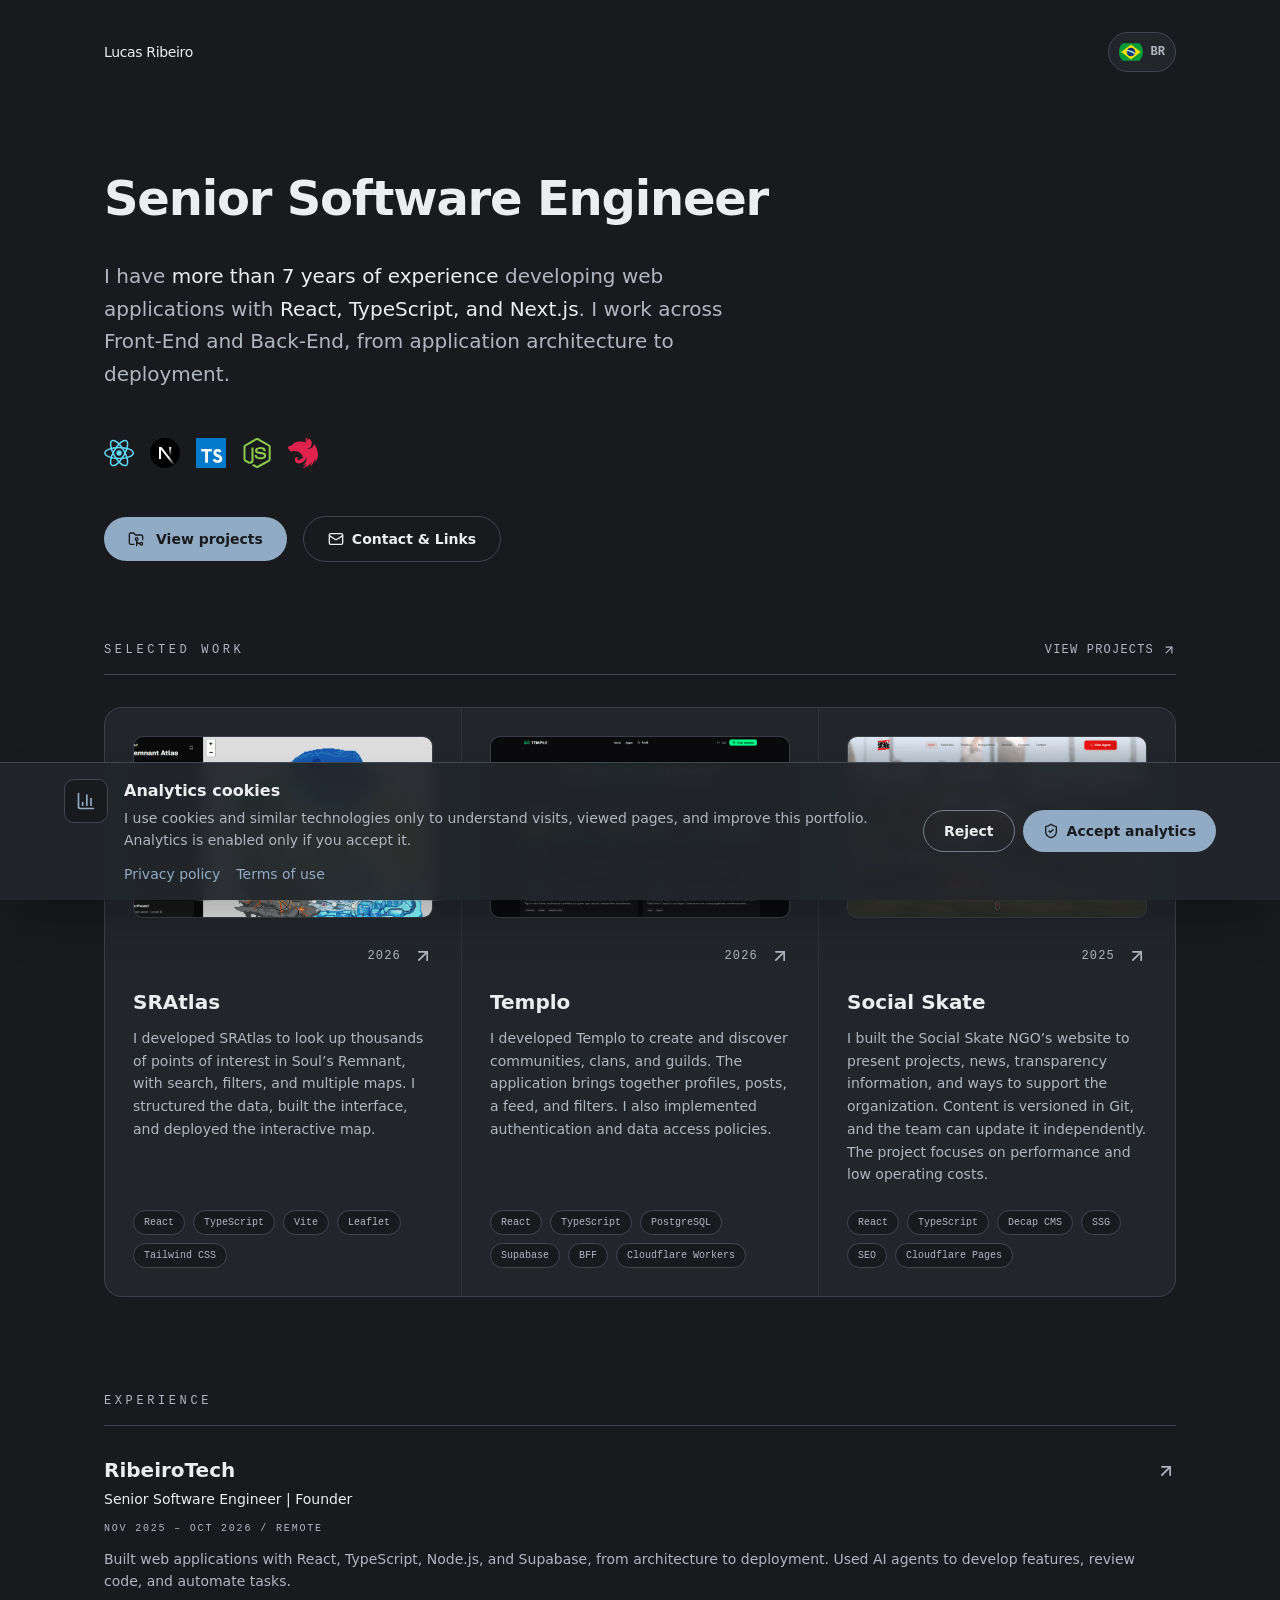
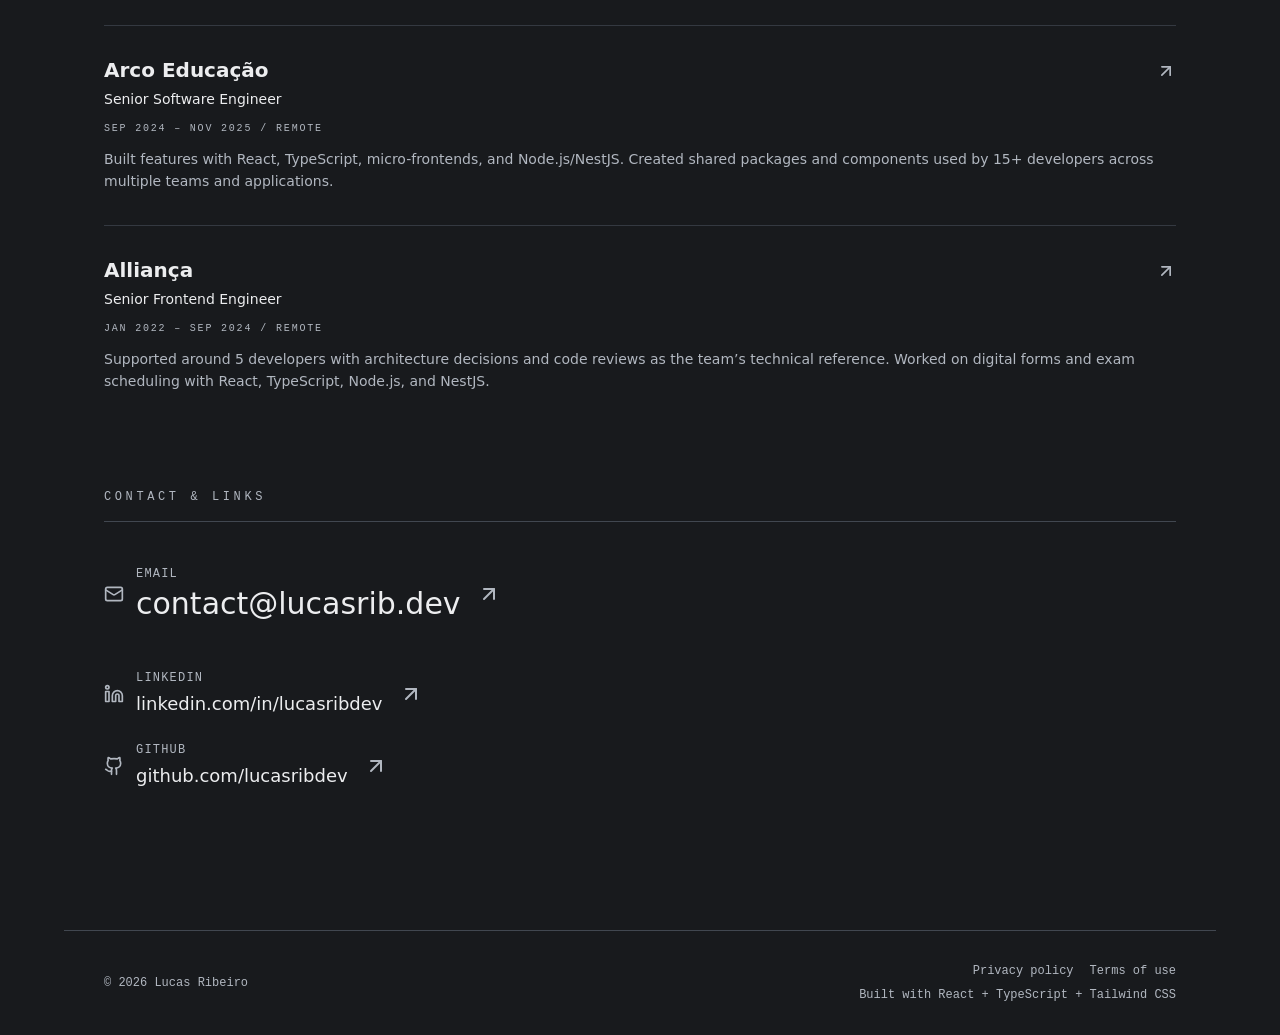
==== commit 0c515ff8: "feat: blue version, senior software engineer" ====
--- a/en/index.html
+++ b/en/index.html
@@ -42,10 +42,10 @@
     <meta name="twitter:image:alt" content="Lucas Ribeiro — Senior Software Engineer — React and TypeScript" />
 
     <title>Lucas Ribeiro | Senior Software Engineer</title>
-    <script type="module" crossorigin src="/assets/main-CzK5EEgl.js"></script>
-    <link rel="stylesheet" crossorigin href="/assets/main-CSXiWtFs.css">
+    <script type="module" crossorigin src="/assets/main-0S1Wo-aL.js"></script>
+    <link rel="stylesheet" crossorigin href="/assets/main-C-XT-RvQ.css">
   </head>
   <body>
-    <div id="root"><main class="relative min-h-screen overflow-hidden"><header class="relative z-10 mx-auto flex max-w-6xl items-center justify-between px-6 py-8 md:px-10"><span class="font-mono text-xs tracking-widest text-muted-foreground">Hi, I’m Lucas!</span><button type="button" aria-label="Switch language to Portuguese" title="Switch language to Portuguese" class="inline-flex h-10 items-center gap-2 rounded-full border border-border bg-card px-2.5 py-1.5 font-mono text-xs font-semibold text-muted-foreground transition-colors hover:border-primary hover:text-primary focus-visible:outline-none focus-visible:ring-2 focus-visible:ring-ring"><img src="data:image/svg+xml,%3c?xml%20version=&#x27;1.0&#x27;%20encoding=&#x27;utf-8&#x27;?%3e%3c!--%20Uploaded%20to:%20SVG%20Repo,%20www.svgrepo.com,%20Generator:%20SVG%20Repo%20Mixer%20Tools%20--%3e%3csvg%20width=&#x27;800px&#x27;%20height=&#x27;800px&#x27;%20viewBox=&#x27;0%200%2036%2036&#x27;%20xmlns=&#x27;http://www.w3.org/2000/svg&#x27;%20xmlns:xlink=&#x27;http://www.w3.org/1999/xlink&#x27;%20aria-hidden=&#x27;true&#x27;%20role=&#x27;img&#x27;%20class=&#x27;iconify%20iconify--twemoji&#x27;%20preserveAspectRatio=&#x27;xMidYMid%20meet&#x27;%3e%3cpath%20fill=&#x27;%23009B3A&#x27;%20d=&#x27;M36%2027a4%204%200%200%201-4%204H4a4%204%200%200%201-4-4V9a4%204%200%200%201%204-4h28a4%204%200%200%201%204%204v18z&#x27;%3e%3c/path%3e%3cpath%20fill=&#x27;%23FEDF01&#x27;%20d=&#x27;M32.728%2018L18%2029.124L3.272%2018L18%206.875z&#x27;%3e%3c/path%3e%3ccircle%20fill=&#x27;%23002776&#x27;%20cx=&#x27;17.976&#x27;%20cy=&#x27;17.924&#x27;%20r=&#x27;6.458&#x27;%3e%3c/circle%3e%3cpath%20fill=&#x27;%23CBE9D4&#x27;%20d=&#x27;M12.277%2014.887a6.406%206.406%200%200%200-.672%202.023c3.995-.29%209.417%201.891%2011.744%204.595c.402-.604.7-1.28.883-2.004c-2.872-2.808-7.917-4.63-11.955-4.614z&#x27;%3e%3c/path%3e%3cpath%20fill=&#x27;%2388C9F9&#x27;%20d=&#x27;M12%2018.233h1v1h-1zm1%202h1v1h-1z&#x27;%3e%3c/path%3e%3cpath%20fill=&#x27;%2355ACEE&#x27;%20d=&#x27;M15%2018.233h1v1h-1zm2%201h1v1h-1zm4%202h1v1h-1zm-3%201h1v1h-1zm3-6h1v1h-1z&#x27;%3e%3c/path%3e%3cpath%20fill=&#x27;%233B88C3&#x27;%20d=&#x27;M19%2020.233h1v1h-1z&#x27;%3e%3c/path%3e%3c/svg%3e" alt="" aria-hidden="true" class="h-6 w-6 rounded-full object-cover"/><span>BR</span></button></header><section class="relative z-10 mx-auto max-w-6xl px-6 pb-16 pt-10 md:px-10 md:pb-20 md:pt-16"><div class=""><div style="opacity:0;transform:translateY(18px)"><h1 class="text-white text-5xl font-bold leading-[0.95] tracking-tight md:text-7xl lg:text-8xl">Lucas<!-- --> <span class="text-gradient block sm:inline">Ribeiro.</span></h1></div><div style="opacity:0;transform:translateY(18px)"><p class="mt-6 font-mono text-xs uppercase tracking-[0.3em] text-primary">Senior Software Engineer</p></div><div style="opacity:0;transform:translateY(18px)"><p class="mt-8 max-w-2xl text-lg leading-relaxed text-muted-foreground md:text-xl">I have <span class="text-foreground">more than 7 years of experience</span> developing web applications with <span class="text-foreground">React, TypeScript, and Next.js</span>. I work across Front-End and Back-End, from application architecture to deployment.</p></div><div style="opacity:0;transform:translateY(18px)"><div class="mt-12 max-w-2xl"><div role="img" aria-label="Technologies I work with: React, TypeScript, Node.js, Next.js, NestJS" class="flex flex-wrap items-center gap-4"><span title="React" class="inline-flex"><svg xmlns="http://www.w3.org/2000/svg" width="30" height="30" viewBox="0 0 100 100" class="developer-icons " fill="none"><path fill="#61DAFB" d="M50.307 58.817a8.816 8.816 0 1 0 0-17.632 8.816 8.816 0 0 0 0 17.632"></path><path stroke="#61DAFB" stroke-width="5" d="M50.307 68.063c26.126 0 47.306-8.087 47.306-18.062s-21.18-18.063-47.306-18.063C24.18 31.938 3 40.025 3 50.001s21.18 18.062 47.307 18.062Z"></path><path stroke="#61DAFB" stroke-width="5" d="M34.664 59.032C47.727 81.658 65.321 95.957 73.96 90.969c8.64-4.988 5.053-27.373-8.01-50C52.885 18.343 35.291 4.044 26.652 9.032s-5.052 27.373 8.011 50Z"></path><path stroke="#61DAFB" stroke-width="5" d="M34.664 40.97c-13.063 22.626-16.65 45.011-8.01 50 8.638 4.987 26.232-9.312 39.295-31.938 13.064-22.627 16.65-45.012 8.01-50-8.638-4.988-26.232 9.31-39.295 31.937Z"></path></svg></span><span title="Next.js" class="inline-flex"><svg xmlns="http://www.w3.org/2000/svg" width="30" height="30" viewBox="0 0 100 100" class="developer-icons " fill="none"><path fill="#000" d="M50 100c27.614 0 50-22.386 50-50S77.614 0 50 0 0 22.385 0 50s22.386 50 50 50"></path><path fill="url(#nextJs__a)" d="M83.06 87.511 38.412 30H30v39.983h6.73V38.546L77.777 91.58a50 50 0 0 0 5.283-4.069"></path><path fill="url(#nextJs__b)" d="M70.556 30h-6.667v40h6.667z"></path><defs><linearGradient id="nextJs__a" x1="60.556" x2="80.278" y1="64.722" y2="89.166" gradientUnits="userSpaceOnUse"><stop stop-color="#fff"></stop><stop offset="1" stop-color="#fff" stop-opacity="0"></stop></linearGradient><linearGradient id="nextJs__b" x1="67.222" x2="67.111" y1="30" y2="59.375" gradientUnits="userSpaceOnUse"><stop stop-color="#fff"></stop><stop offset="1" stop-color="#fff" stop-opacity="0"></stop></linearGradient></defs></svg></span><span title="TypeScript" class="inline-flex"><svg xmlns="http://www.w3.org/2000/svg" width="30" height="30" viewBox="0 0 100 100" class="developer-icons " fill="none"><path fill="#017ACB" d="M0 0h100v100H0z"></path><path fill="#fff" d="M48.016 37.032h4.797v8.281h-12.97v36.844l-.343.094c-.469.124-6.64.124-7.969-.016l-1.062-.094V45.313H17.5v-8.281l4.11-.047c2.25-.031 8.03-.031 12.843 0s10.906.047 13.563.047m36.61 41.219c-1.907 2.015-3.954 3.14-7.36 4.062-1.485.406-1.735.422-5.078.406s-3.61-.015-5.235-.437c-4.203-1.078-7.594-3.188-9.906-6.172-.656-.844-1.734-2.594-1.734-2.813 0-.062.156-.203.359-.296.203-.094.625-.36.969-.563s.968-.578 1.39-.797 1.64-.937 2.703-1.578c1.063-.64 2.032-1.156 2.141-1.156.11 0 .313.219.469.484.937 1.578 3.125 3.594 4.672 4.281.953.407 3.062.86 4.078.86.937 0 2.656-.406 3.578-.828.984-.453 1.484-.907 2.078-1.813.406-.64.453-.812.438-2.031 0-1.125-.063-1.438-.375-1.953-.875-1.438-2.063-2.188-6.875-4.313-4.97-2.203-7.204-3.515-9.016-5.281-1.344-1.312-1.61-1.672-2.453-3.312-1.094-2.11-1.235-2.797-1.25-5.938-.016-2.203.031-2.922.265-3.672.329-1.125 1.391-3.297 1.875-3.844 1-1.171 1.36-1.53 2.063-2.109 2.125-1.75 5.438-2.906 8.61-3.016.359 0 1.546.063 2.656.141 3.187.266 5.359 1.047 7.453 2.719 1.578 1.25 3.968 4.187 3.734 4.578-.156.234-6.39 4.39-6.797 4.516-.25.078-.422-.016-.765-.422-2.125-2.547-2.985-3.094-5.047-3.22-1.469-.093-2.25.079-3.235.735-1.03.688-1.53 1.735-1.53 3.188.015 2.125.827 3.125 3.827 4.61 1.938.952 3.594 1.733 3.719 1.733.188 0 4.203 2 5.25 2.626 4.875 2.859 6.86 5.796 7.375 10.859.375 3.812-.703 7.297-3.047 9.766"></path></svg></span><span title="Node.js" class="inline-flex"><svg xmlns="http://www.w3.org/2000/svg" width="30" height="30" viewBox="0 0 100 100" class="developer-icons " fill="none"><path fill="#8CC84B" d="M46.279 1.067c2.479-1.419 5.709-1.425 8.186 0C66.929 8.11 79.396 15.142 91.858 22.188c2.343 1.32 3.911 3.929 3.887 6.63v42.37c.018 2.813-1.705 5.484-4.178 6.774-12.422 7.004-24.838 14.016-37.259 21.02-2.53 1.447-5.825 1.336-8.277-.23-3.724-2.159-7.455-4.307-11.18-6.464-.76-.454-1.619-.815-2.156-1.553.475-.64 1.324-.72 2.015-1 1.554-.494 2.982-1.287 4.41-2.058.361-.247.802-.152 1.148.07 3.185 1.825 6.342 3.704 9.537 5.513.682.393 1.372-.13 1.955-.454 12.19-6.89 24.396-13.754 36.584-20.645a1.21 1.21 0 0 0 .664-1.192c.009-13.977.002-27.957.005-41.934a1.31 1.31 0 0 0-.781-1.307C75.852 20.756 63.479 13.774 51.102 6.8a1.29 1.29 0 0 0-1.458-.002c-12.378 6.976-24.749 13.965-37.126 20.936-.506.23-.845.738-.785 1.301q.002 20.967 0 41.936a1.19 1.19 0 0 0 .673 1.177c3.303 1.873 6.61 3.733 9.916 5.6 1.861 1.001 4.148 1.597 6.199.829 1.81-.65 3.08-2.497 3.045-4.419.017-13.895-.009-27.793.013-41.687-.046-.617.54-1.126 1.14-1.068 1.586-.011 3.175-.022 4.762.004.663-.015 1.119.65 1.037 1.27-.007 13.984.017 27.968-.01 41.952.003 3.727-1.528 7.782-4.975 9.605-4.247 2.2-9.496 1.734-13.691-.376-3.632-1.812-7.098-3.952-10.666-5.894C6.697 76.681 4.983 74 5 71.19V28.818c-.026-2.757 1.604-5.413 4.021-6.714Q27.651 11.588 46.28 1.067"></path><path fill="#8CC84B" d="M57.114 30.418c5.417-.349 11.216-.207 16.091 2.462 3.774 2.045 5.867 6.337 5.933 10.53-.105.566-.696.878-1.236.839-1.572-.002-3.144.021-4.716-.01-.667.025-1.054-.59-1.138-1.18-.451-2.006-1.545-3.993-3.434-4.96-2.898-1.452-6.26-1.379-9.42-1.348-2.308.122-4.79.322-6.744 1.679-1.5 1.028-1.957 3.103-1.421 4.774.505 1.2 1.89 1.587 3.023 1.944 6.529 1.707 13.447 1.537 19.85 3.784 2.651.916 5.245 2.697 6.152 5.473 1.187 3.72.667 8.167-1.98 11.154-2.146 2.458-5.273 3.795-8.39 4.522-4.149.925-8.454.948-12.666.538-3.962-.452-8.084-1.493-11.142-4.192-2.614-2.27-3.892-5.808-3.765-9.222.03-.577.605-.979 1.157-.931 1.583-.013 3.165-.017 4.748.002.632-.046 1.101.5 1.133 1.097.292 1.911 1.01 3.917 2.678 5.05 3.216 2.076 7.253 1.934 10.936 1.992 3.052-.136 6.477-.176 8.967-2.193 1.314-1.15 1.703-3.075 1.348-4.731-.384-1.398-1.847-2.05-3.103-2.475-6.444-2.039-13.44-1.3-19.822-3.605-2.59-.915-5.096-2.647-6.092-5.309-1.389-3.767-.752-8.427 2.172-11.313 2.852-2.87 6.968-3.976 10.881-4.372"></path></svg></span><span title="NestJS" class="inline-flex"><svg xmlns="http://www.w3.org/2000/svg" width="30" height="30" viewBox="0 0 100 100" class="developer-icons " fill="none"><path fill="#E0234E" fill-rule="evenodd" d="M58.881 0c-.723 0-1.394.155-2.014.361 1.317.878 2.04 2.04 2.402 3.357.025.181.077.31.103.491.026.155.051.31.051.465.104 2.273-.593 2.557-1.084 3.9-.75 1.73-.542 3.59.361 5.087.078.18.181.388.31.568-.981-6.533 4.468-7.515 5.475-9.555.078-1.782-1.394-2.97-2.556-3.796C60.818.206 59.81 0 58.88 0m8.213 1.472c-.104.594-.026.439-.052.749-.026.206-.026.464-.052.671a6 6 0 0 1-.18.62c-.052.206-.13.413-.207.62-.103.206-.18.387-.284.594-.078.103-.13.206-.207.31l-.155.232c-.129.18-.258.362-.387.516-.155.155-.284.336-.465.465v.026c-.155.13-.31.284-.49.413-.543.414-1.163.723-1.73 1.11-.182.13-.362.233-.517.388-.181.13-.336.258-.491.413-.18.155-.31.31-.465.491-.129.155-.284.336-.387.517a7 7 0 0 0-.362.542c-.103.207-.18.387-.284.594-.077.207-.155.387-.206.594-.078.232-.13.439-.181.646-.026.103-.026.232-.052.335s-.026.207-.051.31c0 .207-.026.44-.026.646 0 .155 0 .31.026.465 0 .206.025.413.077.645.026.207.077.413.13.62.077.207.128.413.206.62.051.129.129.258.18.361l-5.94-2.298a64 64 0 0 0-2.995-.775l-1.627-.387a48 48 0 0 0-4.7-.697c-.052 0-.078-.026-.13-.026a46 46 0 0 0-4.622-.233 49 49 0 0 0-3.383.13c-1.575.103-3.15.31-4.726.568-.388.051-.775.129-1.162.206-.8.155-1.576.336-2.325.517l-1.162.31c-.387.154-.749.335-1.11.49l-.852.388c-.052.025-.104.025-.13.051-.258.13-.49.233-.723.362a1 1 0 0 0-.18.077c-.284.13-.569.284-.8.414-.182.077-.363.18-.517.258a3 3 0 0 1-.233.129c-.232.129-.465.258-.671.387q-.35.194-.62.388c-.18.129-.362.232-.517.361-.026.026-.051.026-.077.052a6 6 0 0 0-.49.361l-.052.052-.388.31c-.051.026-.103.077-.155.103-.129.104-.258.233-.387.336-.026.052-.078.077-.103.103-.155.155-.31.284-.465.44-.026 0-.026.025-.052.05-.155.13-.31.285-.465.44-.026.026-.026.052-.051.052-.13.129-.259.258-.388.413-.051.051-.129.103-.18.155a7 7 0 0 1-.44.464c-.025.052-.077.078-.103.13-.206.206-.387.413-.594.62l-.077.077c-.414.439-.853.878-1.317 1.265-.465.414-.956.801-1.447 1.137a20 20 0 0 1-1.55.981q-.774.426-1.626.775a19 19 0 0 1-1.679.62c-1.084.232-2.195.671-3.15.749-.207 0-.44.051-.646.077-.232.052-.44.103-.646.155l-.62.232c-.206.078-.413.181-.62.284-.18.13-.387.233-.567.362a4 4 0 0 0-.517.439c-.18.13-.362.31-.516.465-.155.18-.31.336-.44.516-.129.207-.284.388-.387.594a4.6 4.6 0 0 0-.361.594c-.104.233-.207.44-.284.672-.078.206-.155.439-.233.671a5 5 0 0 0-.129.62c0 .026-.026.052-.026.077-.052.233-.052.543-.077.698-.026.18-.052.335-.052.516 0 .104 0 .233.026.336.026.18.051.336.103.49.052.156.104.31.181.466v.025c.077.155.18.31.284.465s.207.31.336.465c.129.13.284.284.439.413a4 4 0 0 0 .49.414c.62.542.775.723 1.576 1.136.129.077.258.129.413.206.026 0 .052.026.078.026 0 .052 0 .078.025.13.026.206.078.413.13.62.051.232.129.438.206.62.078.154.13.309.207.464.026.052.051.103.077.129.104.207.207.387.31.568l.387.543c.13.154.285.335.44.49.154.155.31.284.49.44 0 0 .026.025.052.025.155.13.31.258.465.362.18.129.361.232.568.335.18.104.387.207.594.285.155.077.335.129.516.18.026.026.052.026.104.052.103.026.232.051.335.077-.077 1.395-.103 2.712.104 3.177.232.516 1.368-1.059 2.505-2.867-.155 1.782-.259 3.874 0 4.494.284.645 1.833-1.369 3.176-3.59 18.31-4.235 35.02 8.42 36.775 26.29-.336-2.789-3.77-4.339-5.346-3.951-.774 1.91-2.091 4.364-4.21 5.888.182-1.705.104-3.46-.257-5.165a16.7 16.7 0 0 1-3.203 6.508c-2.453.18-4.906-1.007-6.198-2.79-.103-.077-.129-.232-.206-.335a5 5 0 0 1-.207-.542 2.2 2.2 0 0 1-.155-.543c-.026-.18-.026-.361-.026-.568v-.387a4 4 0 0 1 .13-.542c.051-.181.103-.362.18-.543.104-.18.18-.361.31-.542.44-1.24.44-2.247-.361-2.84a3 3 0 0 0-.491-.26c-.104-.025-.233-.077-.336-.102-.077-.026-.129-.052-.206-.078-.181-.051-.362-.103-.543-.13a2 2 0 0 0-.542-.077 4 4 0 0 0-.568-.051c-.13 0-.259.026-.388.026-.206 0-.387.026-.568.077-.18.026-.361.052-.542.103-.18.052-.362.104-.543.181-.18.078-.335.155-.516.233-.155.077-.31.18-.49.258-6.018 3.925-2.428 13.12 1.678 15.78-1.55.283-3.125.619-3.564.955l-.052.051a24 24 0 0 0 3.487 1.73 85 85 0 0 0 4.184 1.24v.026q3.214.66 6.507.465c11.441-.8 20.816-9.504 22.52-20.97.052.232.103.439.155.671.078.465.18.956.232 1.447v.025c.052.233.078.465.104.672v.103c.026.233.051.465.051.672.026.284.052.568.052.852v.413c0 .13.026.284.026.413 0 .155-.026.31-.026.465v.362c0 .18-.026.335-.026.516 0 .104 0 .207-.026.336 0 .18-.026.362-.026.568-.026.078-.026.155-.026.233-.025.206-.051.387-.077.594 0 .077 0 .154-.026.232-.026.258-.077.49-.103.749v.052c-.052.232-.104.49-.155.723v.077l-.155.697c0 .026-.026.078-.026.104a7 7 0 0 1-.18.697v.078c-.078.258-.156.49-.207.723-.026.025-.026.051-.026.051l-.233.775c-.103.258-.18.49-.284.749-.103.258-.18.516-.284.749-.103.258-.206.49-.31.749h-.026c-.103.232-.206.49-.335.723-.026.077-.052.13-.078.18-.026.027-.026.052-.051.078-1.679 3.383-4.158 6.353-7.257 8.677-.207.13-.413.285-.62.44-.052.051-.13.077-.18.129-.182.129-.362.258-.569.387l.078.155h.025l1.085-.155h.026a55 55 0 0 0 2.014-.362 5 5 0 0 0 .568-.129c.13-.026.233-.051.362-.077.18-.026.361-.078.542-.103.155-.052.31-.078.465-.13 2.583-.62 5.088-1.472 7.49-2.479a41.36 41.36 0 0 1-16.038 13.094c2.97-.207 5.94-.698 8.806-1.524 10.41-3.074 19.164-10.072 24.406-19.498A41.2 41.2 0 0 1 73.06 95.19a40.7 40.7 0 0 0 6.895-5.733 40.94 40.94 0 0 0 10.873-21.951c.878 4.08 1.136 8.29.749 12.447 18.646-26.005 1.55-52.967-5.604-60.069-.026-.051-.052-.077-.052-.129-.026.026-.026.026-.026.052 0-.026 0-.026-.026-.052 0 .31-.025.62-.051.93a35 35 0 0 1-.258 1.73c-.13.568-.285 1.136-.44 1.704-.18.543-.387 1.111-.62 1.653a22 22 0 0 1-.774 1.576c-.284.49-.594 1.007-.93 1.472-.335.49-.697.955-1.059 1.394-.387.465-.8.878-1.213 1.291-.259.233-.491.44-.75.646-.206.18-.387.336-.593.517-.465.361-.93.697-1.447 1.007-.49.31-1.007.62-1.523.878-.542.258-1.085.49-1.627.723-.543.207-1.11.387-1.679.542-.568.155-1.162.284-1.73.388-.594.103-1.188.155-1.756.206a20 20 0 0 1-1.24.052c-.594 0-1.188-.052-1.756-.103a13 13 0 0 1-1.756-.259 13 13 0 0 1-1.73-.439h-.026a19 19 0 0 0 1.704-.206 19 19 0 0 0 1.73-.388 18 18 0 0 0 1.68-.542 16 16 0 0 0 1.626-.723 18 18 0 0 0 1.55-.852c.49-.336.981-.672 1.446-1.033q.698-.543 1.317-1.163c.439-.387.826-.826 1.214-1.265q.581-.697 1.084-1.395c.052-.077.104-.18.155-.258.259-.413.517-.826.75-1.24a18 18 0 0 0 1.394-3.227c.18-.543.31-1.11.439-1.68.103-.593.207-1.161.258-1.73.052-.593.103-1.187.103-1.756 0-.413-.025-.826-.051-1.24-.052-.593-.13-1.161-.207-1.73a19 19 0 0 0-.387-1.73c-.18-.542-.362-1.11-.568-1.652a18 18 0 0 0-.723-1.602 29 29 0 0 0-.878-1.523 29 29 0 0 0-1.033-1.42c-.388-.44-.775-.879-1.188-1.318-.207-.206-.44-.439-.672-.645a48 48 0 0 0-3.59-2.531 5 5 0 0 0-.516-.259c-.852-.542-1.653-.826-2.453-1.084" clip-rule="evenodd"></path></svg></span></div></div></div><div style="opacity:0;transform:translateY(18px)"><div class="mt-12 flex flex-wrap items-center gap-4"><a href="#projects" class="group inline-flex items-center gap-3 rounded-full bg-primary px-6 py-3 text-sm font-semibold text-primary-foreground transition-all hover:-translate-y-0.5 hover:bg-primary-hover"><svg xmlns="http://www.w3.org/2000/svg" width="24" height="24" viewBox="0 0 24 24" fill="none" stroke="currentColor" stroke-width="2" stroke-linecap="round" stroke-linejoin="round" class="lucide lucide-folder-git2 lucide-folder-git-2 h-4 w-4" aria-hidden="true"><path d="M18 19a5 5 0 0 1-5-5v8"></path><path d="M9 20H4a2 2 0 0 1-2-2V5a2 2 0 0 1 2-2h3.9a2 2 0 0 1 1.69.9l.81 1.2a2 2 0 0 0 1.67.9H20a2 2 0 0 1 2 2v5"></path><circle cx="13" cy="12" r="2"></circle><circle cx="20" cy="19" r="2"></circle></svg>View projects</a><a href="#contact" class="inline-flex items-center gap-2 rounded-full border border-border px-6 py-3 text-sm font-semibold text-foreground transition-all hover:-translate-y-0.5 hover:border-primary hover:text-primary"><svg xmlns="http://www.w3.org/2000/svg" width="24" height="24" viewBox="0 0 24 24" fill="none" stroke="currentColor" stroke-width="2" stroke-linecap="round" stroke-linejoin="round" class="lucide lucide-mail h-4 w-4" aria-hidden="true"><path d="m22 7-8.991 5.727a2 2 0 0 1-2.009 0L2 7"></path><rect x="2" y="4" width="20" height="16" rx="2"></rect></svg>Contact &amp; Links</a></div></div></div></section><section id="projects" class="relative z-10 mx-auto max-w-6xl px-6 pb-32 md:px-10"><div class="mb-8 flex flex-col items-start justify-between gap-3 border-b border-border pb-4 sm:flex-row sm:items-end"><h2 class="font-mono text-xs uppercase tracking-[0.3em] text-muted-foreground">Selected Work</h2><a href="https://github.com/lucasribdev?tab=repositories" target="_blank" rel="noopener noreferrer" class="group inline-flex items-center gap-2 font-mono text-xs uppercase tracking-widest text-muted-foreground hover:text-foreground">View projects<svg xmlns="http://www.w3.org/2000/svg" width="24" height="24" viewBox="0 0 24 24" fill="none" stroke="currentColor" stroke-width="2" stroke-linecap="round" stroke-linejoin="round" class="lucide lucide-arrow-up-right h-3.5 w-3.5 transition-transform group-hover:-translate-y-0.5 group-hover:translate-x-0.5" aria-hidden="true"><path d="M7 7h10v10"></path><path d="M7 17 17 7"></path></svg></a></div><div class="mb-24 grid gap-px overflow-hidden rounded-2xl border border-border/70 bg-border/60 md:grid-cols-2 lg:grid-cols-3"><a href="https://sratlas.com" target="_blank" rel="noopener noreferrer" class="group relative flex flex-col justify-between bg-card p-5 transition-all duration-300 hover:-translate-y-1 hover:bg-secondary focus-visible:outline-none focus-visible:ring-2 focus-visible:ring-inset focus-visible:ring-ring md:p-7"><div><div class="mb-7 overflow-hidden rounded-lg border border-border/80 bg-background/80 transition-colors group-hover:border-primary/50"><div class="aspect-[1430/863] bg-muted"><img src="/assets/sratlas-Duvz5KRw.png" alt="SRAtlas interactive map with filters and points of interest" class="h-full w-full object-cover object-top" loading="lazy"/></div></div><div class="flex items-center justify-end gap-3"><span class="font-mono text-xs tracking-widest text-muted-foreground">2026</span><svg xmlns="http://www.w3.org/2000/svg" width="24" height="24" viewBox="0 0 24 24" fill="none" stroke="currentColor" stroke-width="2" stroke-linecap="round" stroke-linejoin="round" class="lucide lucide-arrow-up-right h-5 w-5 text-muted-foreground transition-all duration-300 group-hover:-translate-y-1 group-hover:translate-x-1 group-hover:text-primary" aria-hidden="true"><path d="M7 7h10v10"></path><path d="M7 17 17 7"></path></svg></div><h3 class="mt-6 text-lg font-semibold leading-tight text-foreground md:text-xl">SRAtlas</h3><p class="mt-3 text-sm leading-relaxed text-muted-foreground">I developed SRAtlas to look up thousands of points of interest in Soul’s Remnant, with search, filters, and multiple maps. I structured the data, built the interface, and deployed the interactive map.</p></div><div class="mt-6 flex flex-wrap gap-2"><span class="rounded-full border border-border bg-background px-2.5 py-1 font-mono text-[10px] text-muted-foreground transition-all duration-200 hover:-translate-y-0.5 hover:border-primary hover:text-primary">React</span><span class="rounded-full border border-border bg-background px-2.5 py-1 font-mono text-[10px] text-muted-foreground transition-all duration-200 hover:-translate-y-0.5 hover:border-primary hover:text-primary">TypeScript</span><span class="rounded-full border border-border bg-background px-2.5 py-1 font-mono text-[10px] text-muted-foreground transition-all duration-200 hover:-translate-y-0.5 hover:border-primary hover:text-primary">Vite</span><span class="rounded-full border border-border bg-background px-2.5 py-1 font-mono text-[10px] text-muted-foreground transition-all duration-200 hover:-translate-y-0.5 hover:border-primary hover:text-primary">Leaflet</span><span class="rounded-full border border-border bg-background px-2.5 py-1 font-mono text-[10px] text-muted-foreground transition-all duration-200 hover:-translate-y-0.5 hover:border-primary hover:text-primary">Tailwind CSS</span></div></a><a href="https://templo.club" target="_blank" rel="noopener noreferrer" class="group relative flex flex-col justify-between bg-card p-5 transition-all duration-300 hover:-translate-y-1 hover:bg-secondary focus-visible:outline-none focus-visible:ring-2 focus-visible:ring-inset focus-visible:ring-ring md:p-7"><div><div class="mb-7 overflow-hidden rounded-lg border border-border/80 bg-background/80 transition-colors group-hover:border-primary/50"><div class="aspect-[1430/863] bg-muted"><img src="/assets/templo-lp_Ntac2.png" alt="Templo community platform interface" class="h-full w-full object-cover object-top" loading="lazy"/></div></div><div class="flex items-center justify-end gap-3"><span class="font-mono text-xs tracking-widest text-muted-foreground">2026</span><svg xmlns="http://www.w3.org/2000/svg" width="24" height="24" viewBox="0 0 24 24" fill="none" stroke="currentColor" stroke-width="2" stroke-linecap="round" stroke-linejoin="round" class="lucide lucide-arrow-up-right h-5 w-5 text-muted-foreground transition-all duration-300 group-hover:-translate-y-1 group-hover:translate-x-1 group-hover:text-primary" aria-hidden="true"><path d="M7 7h10v10"></path><path d="M7 17 17 7"></path></svg></div><h3 class="mt-6 text-lg font-semibold leading-tight text-foreground md:text-xl">Templo</h3><p class="mt-3 text-sm leading-relaxed text-muted-foreground">I developed Templo to create and discover communities, clans, and guilds. The application brings together profiles, posts, a feed, and filters. I also implemented authentication and data access policies.</p></div><div class="mt-6 flex flex-wrap gap-2"><span class="rounded-full border border-border bg-background px-2.5 py-1 font-mono text-[10px] text-muted-foreground transition-all duration-200 hover:-translate-y-0.5 hover:border-primary hover:text-primary">React</span><span class="rounded-full border border-border bg-background px-2.5 py-1 font-mono text-[10px] text-muted-foreground transition-all duration-200 hover:-translate-y-0.5 hover:border-primary hover:text-primary">TypeScript</span><span class="rounded-full border border-border bg-background px-2.5 py-1 font-mono text-[10px] text-muted-foreground transition-all duration-200 hover:-translate-y-0.5 hover:border-primary hover:text-primary">PostgreSQL</span><span class="rounded-full border border-border bg-background px-2.5 py-1 font-mono text-[10px] text-muted-foreground transition-all duration-200 hover:-translate-y-0.5 hover:border-primary hover:text-primary">Supabase</span><span class="rounded-full border border-border bg-background px-2.5 py-1 font-mono text-[10px] text-muted-foreground transition-all duration-200 hover:-translate-y-0.5 hover:border-primary hover:text-primary">BFF</span><span class="rounded-full border border-border bg-background px-2.5 py-1 font-mono text-[10px] text-muted-foreground transition-all duration-200 hover:-translate-y-0.5 hover:border-primary hover:text-primary">Cloudflare Workers</span></div></a><a href="https://socialskate.pages.dev/" target="_blank" rel="noopener noreferrer" class="group relative flex flex-col justify-between bg-card p-5 transition-all duration-300 hover:-translate-y-1 hover:bg-secondary focus-visible:outline-none focus-visible:ring-2 focus-visible:ring-inset focus-visible:ring-ring md:p-7"><div><div class="mb-7 overflow-hidden rounded-lg border border-border/80 bg-background/80 transition-colors group-hover:border-primary/50"><div class="aspect-[1430/863] bg-muted"><img src="/assets/ss-CDmv5OXS.png" alt="Social Skate website homepage" class="h-full w-full object-cover object-top" loading="lazy"/></div></div><div class="flex items-center justify-end gap-3"><span class="font-mono text-xs tracking-widest text-muted-foreground">2025</span><svg xmlns="http://www.w3.org/2000/svg" width="24" height="24" viewBox="0 0 24 24" fill="none" stroke="currentColor" stroke-width="2" stroke-linecap="round" stroke-linejoin="round" class="lucide lucide-arrow-up-right h-5 w-5 text-muted-foreground transition-all duration-300 group-hover:-translate-y-1 group-hover:translate-x-1 group-hover:text-primary" aria-hidden="true"><path d="M7 7h10v10"></path><path d="M7 17 17 7"></path></svg></div><h3 class="mt-6 text-lg font-semibold leading-tight text-foreground md:text-xl">Social Skate</h3><p class="mt-3 text-sm leading-relaxed text-muted-foreground">I built the Social Skate NGO’s website to present projects, news, transparency information, and ways to support the organization. Content is versioned in Git, and the team can update it independently. The project focuses on performance and low operating costs.</p></div><div class="mt-6 flex flex-wrap gap-2"><span class="rounded-full border border-border bg-background px-2.5 py-1 font-mono text-[10px] text-muted-foreground transition-all duration-200 hover:-translate-y-0.5 hover:border-primary hover:text-primary">React</span><span class="rounded-full border border-border bg-background px-2.5 py-1 font-mono text-[10px] text-muted-foreground transition-all duration-200 hover:-translate-y-0.5 hover:border-primary hover:text-primary">TypeScript</span><span class="rounded-full border border-border bg-background px-2.5 py-1 font-mono text-[10px] text-muted-foreground transition-all duration-200 hover:-translate-y-0.5 hover:border-primary hover:text-primary">Decap CMS</span><span class="rounded-full border border-border bg-background px-2.5 py-1 font-mono text-[10px] text-muted-foreground transition-all duration-200 hover:-translate-y-0.5 hover:border-primary hover:text-primary">SSG</span><span class="rounded-full border border-border bg-background px-2.5 py-1 font-mono text-[10px] text-muted-foreground transition-all duration-200 hover:-translate-y-0.5 hover:border-primary hover:text-primary">SEO</span><span class="rounded-full border border-border bg-background px-2.5 py-1 font-mono text-[10px] text-muted-foreground transition-all duration-200 hover:-translate-y-0.5 hover:border-primary hover:text-primary">Cloudflare Pages</span></div></a></div><div class="mb-8 border-b border-border pb-4"><h2 class="font-mono text-xs uppercase tracking-[0.3em] text-muted-foreground">Experience</h2></div><ol class="mb-24 divide-y divide-border/70"><li class="py-8 first:pt-0 last:pb-0"><a href="#projects" class="group block rounded-sm focus-visible:outline-none focus-visible:ring-2 focus-visible:ring-ring focus-visible:ring-offset-4 focus-visible:ring-offset-background"><div class="flex items-center justify-between"><h3 class="text-lg font-semibold leading-tight text-foreground md:text-xl">RibeiroTech</h3><svg xmlns="http://www.w3.org/2000/svg" width="24" height="24" viewBox="0 0 24 24" fill="none" stroke="currentColor" stroke-width="2" stroke-linecap="round" stroke-linejoin="round" class="lucide lucide-arrow-up-right h-5 w-5 shrink-0 text-muted-foreground transition-all duration-300 group-hover:-translate-y-1 group-hover:translate-x-1 group-hover:text-primary" aria-hidden="true"><path d="M7 7h10v10"></path><path d="M7 17 17 7"></path></svg></div><p class="mt-2 text-sm font-medium leading-tight text-foreground">Senior Software Engineer | Founder</p><div class="mt-3 flex flex-wrap gap-2 font-mono text-[10px] uppercase tracking-[0.18em] text-muted-foreground"><span>Nov 2025 – Oct 2026</span><span aria-hidden="true">/</span><span>Remote</span></div><p class="mt-3 text-sm leading-relaxed text-muted-foreground">Built web applications with React, TypeScript, Node.js, and Supabase, from architecture to deployment. Used AI agents to develop features, review code, and automate tasks.</p></a></li><li class="py-8 first:pt-0 last:pb-0"><a href="https://www.arcoeducacao.com.br/" target="_blank" rel="noopener noreferrer" class="group block rounded-sm focus-visible:outline-none focus-visible:ring-2 focus-visible:ring-ring focus-visible:ring-offset-4 focus-visible:ring-offset-background"><div class="flex items-center justify-between"><h3 class="text-lg font-semibold leading-tight text-foreground md:text-xl">Arco Educação</h3><svg xmlns="http://www.w3.org/2000/svg" width="24" height="24" viewBox="0 0 24 24" fill="none" stroke="currentColor" stroke-width="2" stroke-linecap="round" stroke-linejoin="round" class="lucide lucide-arrow-up-right h-5 w-5 shrink-0 text-muted-foreground transition-all duration-300 group-hover:-translate-y-1 group-hover:translate-x-1 group-hover:text-primary" aria-hidden="true"><path d="M7 7h10v10"></path><path d="M7 17 17 7"></path></svg></div><p class="mt-2 text-sm font-medium leading-tight text-foreground">Senior Software Engineer</p><div class="mt-3 flex flex-wrap gap-2 font-mono text-[10px] uppercase tracking-[0.18em] text-muted-foreground"><span>Sep 2024 – Nov 2025</span><span aria-hidden="true">/</span><span>Remote</span></div><p class="mt-3 text-sm leading-relaxed text-muted-foreground">Built features with React, TypeScript, micro-frontends, and Node.js/NestJS. Created shared packages and components used by 15+ developers across multiple teams and applications.</p></a></li><li class="py-8 first:pt-0 last:pb-0"><a href="https://www.cdb.com.br/" target="_blank" rel="noopener noreferrer" class="group block rounded-sm focus-visible:outline-none focus-visible:ring-2 focus-visible:ring-ring focus-visible:ring-offset-4 focus-visible:ring-offset-background"><div class="flex items-center justify-between"><h3 class="text-lg font-semibold leading-tight text-foreground md:text-xl">Alliança</h3><svg xmlns="http://www.w3.org/2000/svg" width="24" height="24" viewBox="0 0 24 24" fill="none" stroke="currentColor" stroke-width="2" stroke-linecap="round" stroke-linejoin="round" class="lucide lucide-arrow-up-right h-5 w-5 shrink-0 text-muted-foreground transition-all duration-300 group-hover:-translate-y-1 group-hover:translate-x-1 group-hover:text-primary" aria-hidden="true"><path d="M7 7h10v10"></path><path d="M7 17 17 7"></path></svg></div><p class="mt-2 text-sm font-medium leading-tight text-foreground">Senior Frontend Engineer</p><div class="mt-3 flex flex-wrap gap-2 font-mono text-[10px] uppercase tracking-[0.18em] text-muted-foreground"><span>Jan 2022 – Sep 2024</span><span aria-hidden="true">/</span><span>Remote</span></div><p class="mt-3 text-sm leading-relaxed text-muted-foreground">Supported around 5 developers with architecture decisions and code reviews as the team’s technical reference. Worked on digital forms and exam scheduling with React, TypeScript, Node.js, and NestJS.</p></a></li></ol><div id="contact" class="mb-8 flex items-end justify-between border-b border-border pb-4"><h2 class="font-mono text-xs uppercase tracking-[0.3em] text-muted-foreground">Contact &amp; Links</h2></div><div class="flex flex-col items-start"><a href="mailto:contact@lucasrib.dev" rel="noreferrer" class="group flex max-w-full items-center gap-4 rounded-sm py-3 focus-visible:outline-none focus-visible:ring-2 focus-visible:ring-ring focus-visible:ring-offset-4 focus-visible:ring-offset-background mb-6"><div class="flex min-w-0 items-center gap-3"><svg xmlns="http://www.w3.org/2000/svg" width="24" height="24" viewBox="0 0 24 24" fill="none" stroke="currentColor" stroke-width="2" stroke-linecap="round" stroke-linejoin="round" class="lucide lucide-mail h-5 w-5 shrink-0 text-muted-foreground group-hover:text-primary" aria-hidden="true"><path d="m22 7-8.991 5.727a2 2 0 0 1-2.009 0L2 7"></path><rect x="2" y="4" width="20" height="16" rx="2"></rect></svg><div class="min-w-0"><p class="font-mono text-xs uppercase tracking-widest text-muted-foreground">Email</p><p class="mt-1 break-all font-medium text-foreground text-2xl md:text-3xl">contact@lucasrib.dev</p></div></div><svg xmlns="http://www.w3.org/2000/svg" width="24" height="24" viewBox="0 0 24 24" fill="none" stroke="currentColor" stroke-width="2" stroke-linecap="round" stroke-linejoin="round" class="lucide lucide-arrow-up-right h-6 w-6 shrink-0 text-muted-foreground transition-all duration-300 group-hover:-translate-y-1 group-hover:translate-x-1 group-hover:text-primary" aria-hidden="true"><path d="M7 7h10v10"></path><path d="M7 17 17 7"></path></svg></a><a href="https://linkedin.com/in/lucasribdev" target="_blank" rel="noreferrer" class="group flex max-w-full items-center gap-4 rounded-sm py-3 focus-visible:outline-none focus-visible:ring-2 focus-visible:ring-ring focus-visible:ring-offset-4 focus-visible:ring-offset-background "><div class="flex min-w-0 items-center gap-3"><svg xmlns="http://www.w3.org/2000/svg" width="24" height="24" viewBox="0 0 24 24" fill="none" stroke="currentColor" stroke-width="2" stroke-linecap="round" stroke-linejoin="round" class="lucide lucide-linkedin h-5 w-5 shrink-0 text-muted-foreground group-hover:text-primary" aria-hidden="true"><path d="M16 8a6 6 0 0 1 6 6v7h-4v-7a2 2 0 0 0-2-2 2 2 0 0 0-2 2v7h-4v-7a6 6 0 0 1 6-6z"></path><rect width="4" height="12" x="2" y="9"></rect><circle cx="4" cy="4" r="2"></circle></svg><div class="min-w-0"><p class="font-mono text-xs uppercase tracking-widest text-muted-foreground">LinkedIn</p><p class="mt-1 break-all font-medium text-foreground text-base md:text-lg">linkedin.com/in/lucasribdev</p></div></div><svg xmlns="http://www.w3.org/2000/svg" width="24" height="24" viewBox="0 0 24 24" fill="none" stroke="currentColor" stroke-width="2" stroke-linecap="round" stroke-linejoin="round" class="lucide lucide-arrow-up-right h-6 w-6 shrink-0 text-muted-foreground transition-all duration-300 group-hover:-translate-y-1 group-hover:translate-x-1 group-hover:text-primary" aria-hidden="true"><path d="M7 7h10v10"></path><path d="M7 17 17 7"></path></svg></a><a href="https://github.com/lucasribdev" target="_blank" rel="noreferrer" class="group flex max-w-full items-center gap-4 rounded-sm py-3 focus-visible:outline-none focus-visible:ring-2 focus-visible:ring-ring focus-visible:ring-offset-4 focus-visible:ring-offset-background "><div class="flex min-w-0 items-center gap-3"><svg xmlns="http://www.w3.org/2000/svg" width="24" height="24" viewBox="0 0 24 24" fill="none" stroke="currentColor" stroke-width="2" stroke-linecap="round" stroke-linejoin="round" class="lucide lucide-github h-5 w-5 shrink-0 text-muted-foreground group-hover:text-primary" aria-hidden="true"><path d="M15 22v-4a4.8 4.8 0 0 0-1-3.5c3 0 6-2 6-5.5.08-1.25-.27-2.48-1-3.5.28-1.15.28-2.35 0-3.5 0 0-1 0-3 1.5-2.64-.5-5.36-.5-8 0C6 2 5 2 5 2c-.3 1.15-.3 2.35 0 3.5A5.403 5.403 0 0 0 4 9c0 3.5 3 5.5 6 5.5-.39.49-.68 1.05-.85 1.65-.17.6-.22 1.23-.15 1.85v4"></path><path d="M9 18c-4.51 2-5-2-7-2"></path></svg><div class="min-w-0"><p class="font-mono text-xs uppercase tracking-widest text-muted-foreground">GitHub</p><p class="mt-1 break-all font-medium text-foreground text-base md:text-lg">github.com/lucasribdev</p></div></div><svg xmlns="http://www.w3.org/2000/svg" width="24" height="24" viewBox="0 0 24 24" fill="none" stroke="currentColor" stroke-width="2" stroke-linecap="round" stroke-linejoin="round" class="lucide lucide-arrow-up-right h-6 w-6 shrink-0 text-muted-foreground transition-all duration-300 group-hover:-translate-y-1 group-hover:translate-x-1 group-hover:text-primary" aria-hidden="true"><path d="M7 7h10v10"></path><path d="M7 17 17 7"></path></svg></a></div></section><footer class="relative z-10 mx-auto max-w-6xl border-t border-border px-6 py-8 md:px-10"><div class="flex flex-col items-start justify-between gap-3 font-mono text-xs text-muted-foreground md:flex-row md:items-center"><span>© <!-- -->2026<!-- --> Lucas Ribeiro</span><div class="flex flex-col items-start gap-2 md:items-end"><div class="flex flex-wrap gap-x-4 gap-y-2"><button type="button" class="underline-offset-4 hover:text-foreground hover:underline focus-visible:outline-none focus-visible:ring-2 focus-visible:ring-ring">Privacy policy</button><button type="button" class="underline-offset-4 hover:text-foreground hover:underline focus-visible:outline-none focus-visible:ring-2 focus-visible:ring-ring">Terms of use</button></div><span>Built with React + TypeScript + Tailwind CSS</span></div></div></footer></main></div>
+    <div id="root"><main class="relative min-h-screen overflow-hidden"><header class="relative z-10 mx-auto flex max-w-6xl items-center justify-between px-6 py-8 md:px-10"><span class="text-sm font-medium tracking-tight text-foreground">Lucas Ribeiro</span><button type="button" aria-label="Switch language to Portuguese" title="Switch language to Portuguese" class="inline-flex h-10 items-center gap-2 rounded-full border border-border bg-card px-2.5 py-1.5 font-mono text-xs font-semibold text-muted-foreground transition-colors hover:border-primary hover:text-primary focus-visible:outline-none focus-visible:ring-2 focus-visible:ring-ring"><img src="data:image/svg+xml,%3c?xml%20version=&#x27;1.0&#x27;%20encoding=&#x27;utf-8&#x27;?%3e%3c!--%20Uploaded%20to:%20SVG%20Repo,%20www.svgrepo.com,%20Generator:%20SVG%20Repo%20Mixer%20Tools%20--%3e%3csvg%20width=&#x27;800px&#x27;%20height=&#x27;800px&#x27;%20viewBox=&#x27;0%200%2036%2036&#x27;%20xmlns=&#x27;http://www.w3.org/2000/svg&#x27;%20xmlns:xlink=&#x27;http://www.w3.org/1999/xlink&#x27;%20aria-hidden=&#x27;true&#x27;%20role=&#x27;img&#x27;%20class=&#x27;iconify%20iconify--twemoji&#x27;%20preserveAspectRatio=&#x27;xMidYMid%20meet&#x27;%3e%3cpath%20fill=&#x27;%23009B3A&#x27;%20d=&#x27;M36%2027a4%204%200%200%201-4%204H4a4%204%200%200%201-4-4V9a4%204%200%200%201%204-4h28a4%204%200%200%201%204%204v18z&#x27;%3e%3c/path%3e%3cpath%20fill=&#x27;%23FEDF01&#x27;%20d=&#x27;M32.728%2018L18%2029.124L3.272%2018L18%206.875z&#x27;%3e%3c/path%3e%3ccircle%20fill=&#x27;%23002776&#x27;%20cx=&#x27;17.976&#x27;%20cy=&#x27;17.924&#x27;%20r=&#x27;6.458&#x27;%3e%3c/circle%3e%3cpath%20fill=&#x27;%23CBE9D4&#x27;%20d=&#x27;M12.277%2014.887a6.406%206.406%200%200%200-.672%202.023c3.995-.29%209.417%201.891%2011.744%204.595c.402-.604.7-1.28.883-2.004c-2.872-2.808-7.917-4.63-11.955-4.614z&#x27;%3e%3c/path%3e%3cpath%20fill=&#x27;%2388C9F9&#x27;%20d=&#x27;M12%2018.233h1v1h-1zm1%202h1v1h-1z&#x27;%3e%3c/path%3e%3cpath%20fill=&#x27;%2355ACEE&#x27;%20d=&#x27;M15%2018.233h1v1h-1zm2%201h1v1h-1zm4%202h1v1h-1zm-3%201h1v1h-1zm3-6h1v1h-1z&#x27;%3e%3c/path%3e%3cpath%20fill=&#x27;%233B88C3&#x27;%20d=&#x27;M19%2020.233h1v1h-1z&#x27;%3e%3c/path%3e%3c/svg%3e" alt="" aria-hidden="true" class="h-6 w-6 rounded-full object-cover"/><span>BR</span></button></header><section class="relative z-10 mx-auto max-w-6xl px-6 pb-16 pt-10 md:px-10 md:pb-20 md:pt-16"><div class=""><div style="opacity:0;transform:translateY(18px)"><h1 class="max-w-3xl text-3xl font-semibold leading-tight tracking-tight text-foreground sm:text-4xl md:text-5xl">Senior Software Engineer</h1></div><div style="opacity:0;transform:translateY(18px)"><p class="mt-8 max-w-2xl text-lg leading-relaxed text-muted-foreground md:text-xl">I have <span class="text-foreground">more than 7 years of experience</span> developing web applications with <span class="text-foreground">React, TypeScript, and Next.js</span>. I work across Front-End and Back-End, from application architecture to deployment.</p></div><div style="opacity:0;transform:translateY(18px)"><div class="mt-12 max-w-2xl"><div role="img" aria-label="Technologies I work with: React, TypeScript, Node.js, Next.js, NestJS" class="flex flex-wrap items-center gap-4"><span title="React" class="inline-flex"><svg xmlns="http://www.w3.org/2000/svg" width="30" height="30" viewBox="0 0 100 100" class="developer-icons " fill="none"><path fill="#61DAFB" d="M50.307 58.817a8.816 8.816 0 1 0 0-17.632 8.816 8.816 0 0 0 0 17.632"></path><path stroke="#61DAFB" stroke-width="5" d="M50.307 68.063c26.126 0 47.306-8.087 47.306-18.062s-21.18-18.063-47.306-18.063C24.18 31.938 3 40.025 3 50.001s21.18 18.062 47.307 18.062Z"></path><path stroke="#61DAFB" stroke-width="5" d="M34.664 59.032C47.727 81.658 65.321 95.957 73.96 90.969c8.64-4.988 5.053-27.373-8.01-50C52.885 18.343 35.291 4.044 26.652 9.032s-5.052 27.373 8.011 50Z"></path><path stroke="#61DAFB" stroke-width="5" d="M34.664 40.97c-13.063 22.626-16.65 45.011-8.01 50 8.638 4.987 26.232-9.312 39.295-31.938 13.064-22.627 16.65-45.012 8.01-50-8.638-4.988-26.232 9.31-39.295 31.937Z"></path></svg></span><span title="Next.js" class="inline-flex"><svg xmlns="http://www.w3.org/2000/svg" width="30" height="30" viewBox="0 0 100 100" class="developer-icons " fill="none"><path fill="#000" d="M50 100c27.614 0 50-22.386 50-50S77.614 0 50 0 0 22.385 0 50s22.386 50 50 50"></path><path fill="url(#nextJs__a)" d="M83.06 87.511 38.412 30H30v39.983h6.73V38.546L77.777 91.58a50 50 0 0 0 5.283-4.069"></path><path fill="url(#nextJs__b)" d="M70.556 30h-6.667v40h6.667z"></path><defs><linearGradient id="nextJs__a" x1="60.556" x2="80.278" y1="64.722" y2="89.166" gradientUnits="userSpaceOnUse"><stop stop-color="#fff"></stop><stop offset="1" stop-color="#fff" stop-opacity="0"></stop></linearGradient><linearGradient id="nextJs__b" x1="67.222" x2="67.111" y1="30" y2="59.375" gradientUnits="userSpaceOnUse"><stop stop-color="#fff"></stop><stop offset="1" stop-color="#fff" stop-opacity="0"></stop></linearGradient></defs></svg></span><span title="TypeScript" class="inline-flex"><svg xmlns="http://www.w3.org/2000/svg" width="30" height="30" viewBox="0 0 100 100" class="developer-icons " fill="none"><path fill="#017ACB" d="M0 0h100v100H0z"></path><path fill="#fff" d="M48.016 37.032h4.797v8.281h-12.97v36.844l-.343.094c-.469.124-6.64.124-7.969-.016l-1.062-.094V45.313H17.5v-8.281l4.11-.047c2.25-.031 8.03-.031 12.843 0s10.906.047 13.563.047m36.61 41.219c-1.907 2.015-3.954 3.14-7.36 4.062-1.485.406-1.735.422-5.078.406s-3.61-.015-5.235-.437c-4.203-1.078-7.594-3.188-9.906-6.172-.656-.844-1.734-2.594-1.734-2.813 0-.062.156-.203.359-.296.203-.094.625-.36.969-.563s.968-.578 1.39-.797 1.64-.937 2.703-1.578c1.063-.64 2.032-1.156 2.141-1.156.11 0 .313.219.469.484.937 1.578 3.125 3.594 4.672 4.281.953.407 3.062.86 4.078.86.937 0 2.656-.406 3.578-.828.984-.453 1.484-.907 2.078-1.813.406-.64.453-.812.438-2.031 0-1.125-.063-1.438-.375-1.953-.875-1.438-2.063-2.188-6.875-4.313-4.97-2.203-7.204-3.515-9.016-5.281-1.344-1.312-1.61-1.672-2.453-3.312-1.094-2.11-1.235-2.797-1.25-5.938-.016-2.203.031-2.922.265-3.672.329-1.125 1.391-3.297 1.875-3.844 1-1.171 1.36-1.53 2.063-2.109 2.125-1.75 5.438-2.906 8.61-3.016.359 0 1.546.063 2.656.141 3.187.266 5.359 1.047 7.453 2.719 1.578 1.25 3.968 4.187 3.734 4.578-.156.234-6.39 4.39-6.797 4.516-.25.078-.422-.016-.765-.422-2.125-2.547-2.985-3.094-5.047-3.22-1.469-.093-2.25.079-3.235.735-1.03.688-1.53 1.735-1.53 3.188.015 2.125.827 3.125 3.827 4.61 1.938.952 3.594 1.733 3.719 1.733.188 0 4.203 2 5.25 2.626 4.875 2.859 6.86 5.796 7.375 10.859.375 3.812-.703 7.297-3.047 9.766"></path></svg></span><span title="Node.js" class="inline-flex"><svg xmlns="http://www.w3.org/2000/svg" width="30" height="30" viewBox="0 0 100 100" class="developer-icons " fill="none"><path fill="#8CC84B" d="M46.279 1.067c2.479-1.419 5.709-1.425 8.186 0C66.929 8.11 79.396 15.142 91.858 22.188c2.343 1.32 3.911 3.929 3.887 6.63v42.37c.018 2.813-1.705 5.484-4.178 6.774-12.422 7.004-24.838 14.016-37.259 21.02-2.53 1.447-5.825 1.336-8.277-.23-3.724-2.159-7.455-4.307-11.18-6.464-.76-.454-1.619-.815-2.156-1.553.475-.64 1.324-.72 2.015-1 1.554-.494 2.982-1.287 4.41-2.058.361-.247.802-.152 1.148.07 3.185 1.825 6.342 3.704 9.537 5.513.682.393 1.372-.13 1.955-.454 12.19-6.89 24.396-13.754 36.584-20.645a1.21 1.21 0 0 0 .664-1.192c.009-13.977.002-27.957.005-41.934a1.31 1.31 0 0 0-.781-1.307C75.852 20.756 63.479 13.774 51.102 6.8a1.29 1.29 0 0 0-1.458-.002c-12.378 6.976-24.749 13.965-37.126 20.936-.506.23-.845.738-.785 1.301q.002 20.967 0 41.936a1.19 1.19 0 0 0 .673 1.177c3.303 1.873 6.61 3.733 9.916 5.6 1.861 1.001 4.148 1.597 6.199.829 1.81-.65 3.08-2.497 3.045-4.419.017-13.895-.009-27.793.013-41.687-.046-.617.54-1.126 1.14-1.068 1.586-.011 3.175-.022 4.762.004.663-.015 1.119.65 1.037 1.27-.007 13.984.017 27.968-.01 41.952.003 3.727-1.528 7.782-4.975 9.605-4.247 2.2-9.496 1.734-13.691-.376-3.632-1.812-7.098-3.952-10.666-5.894C6.697 76.681 4.983 74 5 71.19V28.818c-.026-2.757 1.604-5.413 4.021-6.714Q27.651 11.588 46.28 1.067"></path><path fill="#8CC84B" d="M57.114 30.418c5.417-.349 11.216-.207 16.091 2.462 3.774 2.045 5.867 6.337 5.933 10.53-.105.566-.696.878-1.236.839-1.572-.002-3.144.021-4.716-.01-.667.025-1.054-.59-1.138-1.18-.451-2.006-1.545-3.993-3.434-4.96-2.898-1.452-6.26-1.379-9.42-1.348-2.308.122-4.79.322-6.744 1.679-1.5 1.028-1.957 3.103-1.421 4.774.505 1.2 1.89 1.587 3.023 1.944 6.529 1.707 13.447 1.537 19.85 3.784 2.651.916 5.245 2.697 6.152 5.473 1.187 3.72.667 8.167-1.98 11.154-2.146 2.458-5.273 3.795-8.39 4.522-4.149.925-8.454.948-12.666.538-3.962-.452-8.084-1.493-11.142-4.192-2.614-2.27-3.892-5.808-3.765-9.222.03-.577.605-.979 1.157-.931 1.583-.013 3.165-.017 4.748.002.632-.046 1.101.5 1.133 1.097.292 1.911 1.01 3.917 2.678 5.05 3.216 2.076 7.253 1.934 10.936 1.992 3.052-.136 6.477-.176 8.967-2.193 1.314-1.15 1.703-3.075 1.348-4.731-.384-1.398-1.847-2.05-3.103-2.475-6.444-2.039-13.44-1.3-19.822-3.605-2.59-.915-5.096-2.647-6.092-5.309-1.389-3.767-.752-8.427 2.172-11.313 2.852-2.87 6.968-3.976 10.881-4.372"></path></svg></span><span title="NestJS" class="inline-flex"><svg xmlns="http://www.w3.org/2000/svg" width="30" height="30" viewBox="0 0 100 100" class="developer-icons " fill="none"><path fill="#E0234E" fill-rule="evenodd" d="M58.881 0c-.723 0-1.394.155-2.014.361 1.317.878 2.04 2.04 2.402 3.357.025.181.077.31.103.491.026.155.051.31.051.465.104 2.273-.593 2.557-1.084 3.9-.75 1.73-.542 3.59.361 5.087.078.18.181.388.31.568-.981-6.533 4.468-7.515 5.475-9.555.078-1.782-1.394-2.97-2.556-3.796C60.818.206 59.81 0 58.88 0m8.213 1.472c-.104.594-.026.439-.052.749-.026.206-.026.464-.052.671a6 6 0 0 1-.18.62c-.052.206-.13.413-.207.62-.103.206-.18.387-.284.594-.078.103-.13.206-.207.31l-.155.232c-.129.18-.258.362-.387.516-.155.155-.284.336-.465.465v.026c-.155.13-.31.284-.49.413-.543.414-1.163.723-1.73 1.11-.182.13-.362.233-.517.388-.181.13-.336.258-.491.413-.18.155-.31.31-.465.491-.129.155-.284.336-.387.517a7 7 0 0 0-.362.542c-.103.207-.18.387-.284.594-.077.207-.155.387-.206.594-.078.232-.13.439-.181.646-.026.103-.026.232-.052.335s-.026.207-.051.31c0 .207-.026.44-.026.646 0 .155 0 .31.026.465 0 .206.025.413.077.645.026.207.077.413.13.62.077.207.128.413.206.62.051.129.129.258.18.361l-5.94-2.298a64 64 0 0 0-2.995-.775l-1.627-.387a48 48 0 0 0-4.7-.697c-.052 0-.078-.026-.13-.026a46 46 0 0 0-4.622-.233 49 49 0 0 0-3.383.13c-1.575.103-3.15.31-4.726.568-.388.051-.775.129-1.162.206-.8.155-1.576.336-2.325.517l-1.162.31c-.387.154-.749.335-1.11.49l-.852.388c-.052.025-.104.025-.13.051-.258.13-.49.233-.723.362a1 1 0 0 0-.18.077c-.284.13-.569.284-.8.414-.182.077-.363.18-.517.258a3 3 0 0 1-.233.129c-.232.129-.465.258-.671.387q-.35.194-.62.388c-.18.129-.362.232-.517.361-.026.026-.051.026-.077.052a6 6 0 0 0-.49.361l-.052.052-.388.31c-.051.026-.103.077-.155.103-.129.104-.258.233-.387.336-.026.052-.078.077-.103.103-.155.155-.31.284-.465.44-.026 0-.026.025-.052.05-.155.13-.31.285-.465.44-.026.026-.026.052-.051.052-.13.129-.259.258-.388.413-.051.051-.129.103-.18.155a7 7 0 0 1-.44.464c-.025.052-.077.078-.103.13-.206.206-.387.413-.594.62l-.077.077c-.414.439-.853.878-1.317 1.265-.465.414-.956.801-1.447 1.137a20 20 0 0 1-1.55.981q-.774.426-1.626.775a19 19 0 0 1-1.679.62c-1.084.232-2.195.671-3.15.749-.207 0-.44.051-.646.077-.232.052-.44.103-.646.155l-.62.232c-.206.078-.413.181-.62.284-.18.13-.387.233-.567.362a4 4 0 0 0-.517.439c-.18.13-.362.31-.516.465-.155.18-.31.336-.44.516-.129.207-.284.388-.387.594a4.6 4.6 0 0 0-.361.594c-.104.233-.207.44-.284.672-.078.206-.155.439-.233.671a5 5 0 0 0-.129.62c0 .026-.026.052-.026.077-.052.233-.052.543-.077.698-.026.18-.052.335-.052.516 0 .104 0 .233.026.336.026.18.051.336.103.49.052.156.104.31.181.466v.025c.077.155.18.31.284.465s.207.31.336.465c.129.13.284.284.439.413a4 4 0 0 0 .49.414c.62.542.775.723 1.576 1.136.129.077.258.129.413.206.026 0 .052.026.078.026 0 .052 0 .078.025.13.026.206.078.413.13.62.051.232.129.438.206.62.078.154.13.309.207.464.026.052.051.103.077.129.104.207.207.387.31.568l.387.543c.13.154.285.335.44.49.154.155.31.284.49.44 0 0 .026.025.052.025.155.13.31.258.465.362.18.129.361.232.568.335.18.104.387.207.594.285.155.077.335.129.516.18.026.026.052.026.104.052.103.026.232.051.335.077-.077 1.395-.103 2.712.104 3.177.232.516 1.368-1.059 2.505-2.867-.155 1.782-.259 3.874 0 4.494.284.645 1.833-1.369 3.176-3.59 18.31-4.235 35.02 8.42 36.775 26.29-.336-2.789-3.77-4.339-5.346-3.951-.774 1.91-2.091 4.364-4.21 5.888.182-1.705.104-3.46-.257-5.165a16.7 16.7 0 0 1-3.203 6.508c-2.453.18-4.906-1.007-6.198-2.79-.103-.077-.129-.232-.206-.335a5 5 0 0 1-.207-.542 2.2 2.2 0 0 1-.155-.543c-.026-.18-.026-.361-.026-.568v-.387a4 4 0 0 1 .13-.542c.051-.181.103-.362.18-.543.104-.18.18-.361.31-.542.44-1.24.44-2.247-.361-2.84a3 3 0 0 0-.491-.26c-.104-.025-.233-.077-.336-.102-.077-.026-.129-.052-.206-.078-.181-.051-.362-.103-.543-.13a2 2 0 0 0-.542-.077 4 4 0 0 0-.568-.051c-.13 0-.259.026-.388.026-.206 0-.387.026-.568.077-.18.026-.361.052-.542.103-.18.052-.362.104-.543.181-.18.078-.335.155-.516.233-.155.077-.31.18-.49.258-6.018 3.925-2.428 13.12 1.678 15.78-1.55.283-3.125.619-3.564.955l-.052.051a24 24 0 0 0 3.487 1.73 85 85 0 0 0 4.184 1.24v.026q3.214.66 6.507.465c11.441-.8 20.816-9.504 22.52-20.97.052.232.103.439.155.671.078.465.18.956.232 1.447v.025c.052.233.078.465.104.672v.103c.026.233.051.465.051.672.026.284.052.568.052.852v.413c0 .13.026.284.026.413 0 .155-.026.31-.026.465v.362c0 .18-.026.335-.026.516 0 .104 0 .207-.026.336 0 .18-.026.362-.026.568-.026.078-.026.155-.026.233-.025.206-.051.387-.077.594 0 .077 0 .154-.026.232-.026.258-.077.49-.103.749v.052c-.052.232-.104.49-.155.723v.077l-.155.697c0 .026-.026.078-.026.104a7 7 0 0 1-.18.697v.078c-.078.258-.156.49-.207.723-.026.025-.026.051-.026.051l-.233.775c-.103.258-.18.49-.284.749-.103.258-.18.516-.284.749-.103.258-.206.49-.31.749h-.026c-.103.232-.206.49-.335.723-.026.077-.052.13-.078.18-.026.027-.026.052-.051.078-1.679 3.383-4.158 6.353-7.257 8.677-.207.13-.413.285-.62.44-.052.051-.13.077-.18.129-.182.129-.362.258-.569.387l.078.155h.025l1.085-.155h.026a55 55 0 0 0 2.014-.362 5 5 0 0 0 .568-.129c.13-.026.233-.051.362-.077.18-.026.361-.078.542-.103.155-.052.31-.078.465-.13 2.583-.62 5.088-1.472 7.49-2.479a41.36 41.36 0 0 1-16.038 13.094c2.97-.207 5.94-.698 8.806-1.524 10.41-3.074 19.164-10.072 24.406-19.498A41.2 41.2 0 0 1 73.06 95.19a40.7 40.7 0 0 0 6.895-5.733 40.94 40.94 0 0 0 10.873-21.951c.878 4.08 1.136 8.29.749 12.447 18.646-26.005 1.55-52.967-5.604-60.069-.026-.051-.052-.077-.052-.129-.026.026-.026.026-.026.052 0-.026 0-.026-.026-.052 0 .31-.025.62-.051.93a35 35 0 0 1-.258 1.73c-.13.568-.285 1.136-.44 1.704-.18.543-.387 1.111-.62 1.653a22 22 0 0 1-.774 1.576c-.284.49-.594 1.007-.93 1.472-.335.49-.697.955-1.059 1.394-.387.465-.8.878-1.213 1.291-.259.233-.491.44-.75.646-.206.18-.387.336-.593.517-.465.361-.93.697-1.447 1.007-.49.31-1.007.62-1.523.878-.542.258-1.085.49-1.627.723-.543.207-1.11.387-1.679.542-.568.155-1.162.284-1.73.388-.594.103-1.188.155-1.756.206a20 20 0 0 1-1.24.052c-.594 0-1.188-.052-1.756-.103a13 13 0 0 1-1.756-.259 13 13 0 0 1-1.73-.439h-.026a19 19 0 0 0 1.704-.206 19 19 0 0 0 1.73-.388 18 18 0 0 0 1.68-.542 16 16 0 0 0 1.626-.723 18 18 0 0 0 1.55-.852c.49-.336.981-.672 1.446-1.033q.698-.543 1.317-1.163c.439-.387.826-.826 1.214-1.265q.581-.697 1.084-1.395c.052-.077.104-.18.155-.258.259-.413.517-.826.75-1.24a18 18 0 0 0 1.394-3.227c.18-.543.31-1.11.439-1.68.103-.593.207-1.161.258-1.73.052-.593.103-1.187.103-1.756 0-.413-.025-.826-.051-1.24-.052-.593-.13-1.161-.207-1.73a19 19 0 0 0-.387-1.73c-.18-.542-.362-1.11-.568-1.652a18 18 0 0 0-.723-1.602 29 29 0 0 0-.878-1.523 29 29 0 0 0-1.033-1.42c-.388-.44-.775-.879-1.188-1.318-.207-.206-.44-.439-.672-.645a48 48 0 0 0-3.59-2.531 5 5 0 0 0-.516-.259c-.852-.542-1.653-.826-2.453-1.084" clip-rule="evenodd"></path></svg></span></div></div></div><div style="opacity:0;transform:translateY(18px)"><div class="mt-12 flex flex-wrap items-center gap-4"><a href="#projects" class="group inline-flex items-center gap-3 rounded-full bg-primary px-6 py-3 text-sm font-semibold text-primary-foreground transition-all hover:-translate-y-0.5 hover:bg-primary-hover"><svg xmlns="http://www.w3.org/2000/svg" width="24" height="24" viewBox="0 0 24 24" fill="none" stroke="currentColor" stroke-width="2" stroke-linecap="round" stroke-linejoin="round" class="lucide lucide-folder-git2 lucide-folder-git-2 h-4 w-4" aria-hidden="true"><path d="M18 19a5 5 0 0 1-5-5v8"></path><path d="M9 20H4a2 2 0 0 1-2-2V5a2 2 0 0 1 2-2h3.9a2 2 0 0 1 1.69.9l.81 1.2a2 2 0 0 0 1.67.9H20a2 2 0 0 1 2 2v5"></path><circle cx="13" cy="12" r="2"></circle><circle cx="20" cy="19" r="2"></circle></svg>View projects</a><a href="#contact" class="inline-flex items-center gap-2 rounded-full border border-border px-6 py-3 text-sm font-semibold text-foreground transition-all hover:-translate-y-0.5 hover:border-primary hover:text-primary"><svg xmlns="http://www.w3.org/2000/svg" width="24" height="24" viewBox="0 0 24 24" fill="none" stroke="currentColor" stroke-width="2" stroke-linecap="round" stroke-linejoin="round" class="lucide lucide-mail h-4 w-4" aria-hidden="true"><path d="m22 7-8.991 5.727a2 2 0 0 1-2.009 0L2 7"></path><rect x="2" y="4" width="20" height="16" rx="2"></rect></svg>Contact &amp; Links</a></div></div></div></section><section id="projects" class="relative z-10 mx-auto max-w-6xl px-6 pb-32 md:px-10"><div class="mb-8 flex flex-col items-start justify-between gap-3 border-b border-border pb-4 sm:flex-row sm:items-end"><h2 class="font-mono text-xs uppercase tracking-[0.3em] text-muted-foreground">Selected Work</h2><a href="https://github.com/lucasribdev?tab=repositories" target="_blank" rel="noopener noreferrer" class="group inline-flex items-center gap-2 font-mono text-xs uppercase tracking-widest text-muted-foreground hover:text-foreground">View projects<svg xmlns="http://www.w3.org/2000/svg" width="24" height="24" viewBox="0 0 24 24" fill="none" stroke="currentColor" stroke-width="2" stroke-linecap="round" stroke-linejoin="round" class="lucide lucide-arrow-up-right h-3.5 w-3.5 transition-transform group-hover:-translate-y-0.5 group-hover:translate-x-0.5" aria-hidden="true"><path d="M7 7h10v10"></path><path d="M7 17 17 7"></path></svg></a></div><div class="mb-24 grid gap-px overflow-hidden rounded-2xl border border-border/70 bg-border/60 md:grid-cols-2 lg:grid-cols-3"><a href="https://sratlas.com" target="_blank" rel="noopener noreferrer" class="group relative flex flex-col justify-between bg-card p-5 transition-all duration-300 hover:-translate-y-1 hover:bg-secondary focus-visible:outline-none focus-visible:ring-2 focus-visible:ring-inset focus-visible:ring-ring md:p-7"><div><div class="mb-7 overflow-hidden rounded-lg border border-border/80 bg-background/80 transition-colors group-hover:border-primary/50"><div class="aspect-[1430/863] bg-muted"><img src="/assets/sratlas-Duvz5KRw.png" alt="SRAtlas interactive map with filters and points of interest" class="h-full w-full object-cover object-top" loading="lazy"/></div></div><div class="flex items-center justify-end gap-3"><span class="font-mono text-xs tracking-widest text-muted-foreground">2026</span><svg xmlns="http://www.w3.org/2000/svg" width="24" height="24" viewBox="0 0 24 24" fill="none" stroke="currentColor" stroke-width="2" stroke-linecap="round" stroke-linejoin="round" class="lucide lucide-arrow-up-right h-5 w-5 text-muted-foreground transition-all duration-300 group-hover:-translate-y-1 group-hover:translate-x-1 group-hover:text-primary" aria-hidden="true"><path d="M7 7h10v10"></path><path d="M7 17 17 7"></path></svg></div><h3 class="mt-6 text-lg font-semibold leading-tight text-foreground md:text-xl">SRAtlas</h3><p class="mt-3 text-sm leading-relaxed text-muted-foreground">I developed SRAtlas to look up thousands of points of interest in Soul’s Remnant, with search, filters, and multiple maps. I structured the data, built the interface, and deployed the interactive map.</p></div><div class="mt-6 flex flex-wrap gap-2"><span class="rounded-full border border-border bg-background px-2.5 py-1 font-mono text-[10px] text-muted-foreground transition-all duration-200 hover:-translate-y-0.5 hover:border-primary hover:text-primary">React</span><span class="rounded-full border border-border bg-background px-2.5 py-1 font-mono text-[10px] text-muted-foreground transition-all duration-200 hover:-translate-y-0.5 hover:border-primary hover:text-primary">TypeScript</span><span class="rounded-full border border-border bg-background px-2.5 py-1 font-mono text-[10px] text-muted-foreground transition-all duration-200 hover:-translate-y-0.5 hover:border-primary hover:text-primary">Vite</span><span class="rounded-full border border-border bg-background px-2.5 py-1 font-mono text-[10px] text-muted-foreground transition-all duration-200 hover:-translate-y-0.5 hover:border-primary hover:text-primary">Leaflet</span><span class="rounded-full border border-border bg-background px-2.5 py-1 font-mono text-[10px] text-muted-foreground transition-all duration-200 hover:-translate-y-0.5 hover:border-primary hover:text-primary">Tailwind CSS</span></div></a><a href="https://templo.club" target="_blank" rel="noopener noreferrer" class="group relative flex flex-col justify-between bg-card p-5 transition-all duration-300 hover:-translate-y-1 hover:bg-secondary focus-visible:outline-none focus-visible:ring-2 focus-visible:ring-inset focus-visible:ring-ring md:p-7"><div><div class="mb-7 overflow-hidden rounded-lg border border-border/80 bg-background/80 transition-colors group-hover:border-primary/50"><div class="aspect-[1430/863] bg-muted"><img src="/assets/templo-lp_Ntac2.png" alt="Templo community platform interface" class="h-full w-full object-cover object-top" loading="lazy"/></div></div><div class="flex items-center justify-end gap-3"><span class="font-mono text-xs tracking-widest text-muted-foreground">2026</span><svg xmlns="http://www.w3.org/2000/svg" width="24" height="24" viewBox="0 0 24 24" fill="none" stroke="currentColor" stroke-width="2" stroke-linecap="round" stroke-linejoin="round" class="lucide lucide-arrow-up-right h-5 w-5 text-muted-foreground transition-all duration-300 group-hover:-translate-y-1 group-hover:translate-x-1 group-hover:text-primary" aria-hidden="true"><path d="M7 7h10v10"></path><path d="M7 17 17 7"></path></svg></div><h3 class="mt-6 text-lg font-semibold leading-tight text-foreground md:text-xl">Templo</h3><p class="mt-3 text-sm leading-relaxed text-muted-foreground">I developed Templo to create and discover communities, clans, and guilds. The application brings together profiles, posts, a feed, and filters. I also implemented authentication and data access policies.</p></div><div class="mt-6 flex flex-wrap gap-2"><span class="rounded-full border border-border bg-background px-2.5 py-1 font-mono text-[10px] text-muted-foreground transition-all duration-200 hover:-translate-y-0.5 hover:border-primary hover:text-primary">React</span><span class="rounded-full border border-border bg-background px-2.5 py-1 font-mono text-[10px] text-muted-foreground transition-all duration-200 hover:-translate-y-0.5 hover:border-primary hover:text-primary">TypeScript</span><span class="rounded-full border border-border bg-background px-2.5 py-1 font-mono text-[10px] text-muted-foreground transition-all duration-200 hover:-translate-y-0.5 hover:border-primary hover:text-primary">PostgreSQL</span><span class="rounded-full border border-border bg-background px-2.5 py-1 font-mono text-[10px] text-muted-foreground transition-all duration-200 hover:-translate-y-0.5 hover:border-primary hover:text-primary">Supabase</span><span class="rounded-full border border-border bg-background px-2.5 py-1 font-mono text-[10px] text-muted-foreground transition-all duration-200 hover:-translate-y-0.5 hover:border-primary hover:text-primary">BFF</span><span class="rounded-full border border-border bg-background px-2.5 py-1 font-mono text-[10px] text-muted-foreground transition-all duration-200 hover:-translate-y-0.5 hover:border-primary hover:text-primary">Cloudflare Workers</span></div></a><a href="https://socialskate.pages.dev/" target="_blank" rel="noopener noreferrer" class="group relative flex flex-col justify-between bg-card p-5 transition-all duration-300 hover:-translate-y-1 hover:bg-secondary focus-visible:outline-none focus-visible:ring-2 focus-visible:ring-inset focus-visible:ring-ring md:p-7"><div><div class="mb-7 overflow-hidden rounded-lg border border-border/80 bg-background/80 transition-colors group-hover:border-primary/50"><div class="aspect-[1430/863] bg-muted"><img src="/assets/ss-CDmv5OXS.png" alt="Social Skate website homepage" class="h-full w-full object-cover object-top" loading="lazy"/></div></div><div class="flex items-center justify-end gap-3"><span class="font-mono text-xs tracking-widest text-muted-foreground">2025</span><svg xmlns="http://www.w3.org/2000/svg" width="24" height="24" viewBox="0 0 24 24" fill="none" stroke="currentColor" stroke-width="2" stroke-linecap="round" stroke-linejoin="round" class="lucide lucide-arrow-up-right h-5 w-5 text-muted-foreground transition-all duration-300 group-hover:-translate-y-1 group-hover:translate-x-1 group-hover:text-primary" aria-hidden="true"><path d="M7 7h10v10"></path><path d="M7 17 17 7"></path></svg></div><h3 class="mt-6 text-lg font-semibold leading-tight text-foreground md:text-xl">Social Skate</h3><p class="mt-3 text-sm leading-relaxed text-muted-foreground">I built the Social Skate NGO’s website to present projects, news, transparency information, and ways to support the organization. Content is versioned in Git, and the team can update it independently. The project focuses on performance and low operating costs.</p></div><div class="mt-6 flex flex-wrap gap-2"><span class="rounded-full border border-border bg-background px-2.5 py-1 font-mono text-[10px] text-muted-foreground transition-all duration-200 hover:-translate-y-0.5 hover:border-primary hover:text-primary">React</span><span class="rounded-full border border-border bg-background px-2.5 py-1 font-mono text-[10px] text-muted-foreground transition-all duration-200 hover:-translate-y-0.5 hover:border-primary hover:text-primary">TypeScript</span><span class="rounded-full border border-border bg-background px-2.5 py-1 font-mono text-[10px] text-muted-foreground transition-all duration-200 hover:-translate-y-0.5 hover:border-primary hover:text-primary">Decap CMS</span><span class="rounded-full border border-border bg-background px-2.5 py-1 font-mono text-[10px] text-muted-foreground transition-all duration-200 hover:-translate-y-0.5 hover:border-primary hover:text-primary">SSG</span><span class="rounded-full border border-border bg-background px-2.5 py-1 font-mono text-[10px] text-muted-foreground transition-all duration-200 hover:-translate-y-0.5 hover:border-primary hover:text-primary">SEO</span><span class="rounded-full border border-border bg-background px-2.5 py-1 font-mono text-[10px] text-muted-foreground transition-all duration-200 hover:-translate-y-0.5 hover:border-primary hover:text-primary">Cloudflare Pages</span></div></a></div><div class="mb-8 border-b border-border pb-4"><h2 class="font-mono text-xs uppercase tracking-[0.3em] text-muted-foreground">Experience</h2></div><ol class="mb-24 divide-y divide-border/70"><li class="py-8 first:pt-0 last:pb-0"><a href="#projects" class="group block rounded-sm focus-visible:outline-none focus-visible:ring-2 focus-visible:ring-ring focus-visible:ring-offset-4 focus-visible:ring-offset-background"><div class="flex items-center justify-between"><h3 class="text-lg font-semibold leading-tight text-foreground md:text-xl">RibeiroTech</h3><svg xmlns="http://www.w3.org/2000/svg" width="24" height="24" viewBox="0 0 24 24" fill="none" stroke="currentColor" stroke-width="2" stroke-linecap="round" stroke-linejoin="round" class="lucide lucide-arrow-up-right h-5 w-5 shrink-0 text-muted-foreground transition-all duration-300 group-hover:-translate-y-1 group-hover:translate-x-1 group-hover:text-primary" aria-hidden="true"><path d="M7 7h10v10"></path><path d="M7 17 17 7"></path></svg></div><p class="mt-2 text-sm font-medium leading-tight text-foreground">Senior Software Engineer | Founder</p><div class="mt-3 flex flex-wrap gap-2 font-mono text-[10px] uppercase tracking-[0.18em] text-muted-foreground"><span>Nov 2025 – Oct 2026</span><span aria-hidden="true">/</span><span>Remote</span></div><p class="mt-3 text-sm leading-relaxed text-muted-foreground">Built web applications with React, TypeScript, Node.js, and Supabase, from architecture to deployment. Used AI agents to develop features, review code, and automate tasks.</p></a></li><li class="py-8 first:pt-0 last:pb-0"><a href="https://www.arcoeducacao.com.br/" target="_blank" rel="noopener noreferrer" class="group block rounded-sm focus-visible:outline-none focus-visible:ring-2 focus-visible:ring-ring focus-visible:ring-offset-4 focus-visible:ring-offset-background"><div class="flex items-center justify-between"><h3 class="text-lg font-semibold leading-tight text-foreground md:text-xl">Arco Educação</h3><svg xmlns="http://www.w3.org/2000/svg" width="24" height="24" viewBox="0 0 24 24" fill="none" stroke="currentColor" stroke-width="2" stroke-linecap="round" stroke-linejoin="round" class="lucide lucide-arrow-up-right h-5 w-5 shrink-0 text-muted-foreground transition-all duration-300 group-hover:-translate-y-1 group-hover:translate-x-1 group-hover:text-primary" aria-hidden="true"><path d="M7 7h10v10"></path><path d="M7 17 17 7"></path></svg></div><p class="mt-2 text-sm font-medium leading-tight text-foreground">Senior Software Engineer</p><div class="mt-3 flex flex-wrap gap-2 font-mono text-[10px] uppercase tracking-[0.18em] text-muted-foreground"><span>Sep 2024 – Nov 2025</span><span aria-hidden="true">/</span><span>Remote</span></div><p class="mt-3 text-sm leading-relaxed text-muted-foreground">Built features with React, TypeScript, micro-frontends, and Node.js/NestJS. Created shared packages and components used by 15+ developers across multiple teams and applications.</p></a></li><li class="py-8 first:pt-0 last:pb-0"><a href="https://www.cdb.com.br/" target="_blank" rel="noopener noreferrer" class="group block rounded-sm focus-visible:outline-none focus-visible:ring-2 focus-visible:ring-ring focus-visible:ring-offset-4 focus-visible:ring-offset-background"><div class="flex items-center justify-between"><h3 class="text-lg font-semibold leading-tight text-foreground md:text-xl">Alliança</h3><svg xmlns="http://www.w3.org/2000/svg" width="24" height="24" viewBox="0 0 24 24" fill="none" stroke="currentColor" stroke-width="2" stroke-linecap="round" stroke-linejoin="round" class="lucide lucide-arrow-up-right h-5 w-5 shrink-0 text-muted-foreground transition-all duration-300 group-hover:-translate-y-1 group-hover:translate-x-1 group-hover:text-primary" aria-hidden="true"><path d="M7 7h10v10"></path><path d="M7 17 17 7"></path></svg></div><p class="mt-2 text-sm font-medium leading-tight text-foreground">Senior Frontend Engineer</p><div class="mt-3 flex flex-wrap gap-2 font-mono text-[10px] uppercase tracking-[0.18em] text-muted-foreground"><span>Jan 2022 – Sep 2024</span><span aria-hidden="true">/</span><span>Remote</span></div><p class="mt-3 text-sm leading-relaxed text-muted-foreground">Supported around 5 developers with architecture decisions and code reviews as the team’s technical reference. Worked on digital forms and exam scheduling with React, TypeScript, Node.js, and NestJS.</p></a></li></ol><div id="contact" class="mb-8 flex items-end justify-between border-b border-border pb-4"><h2 class="font-mono text-xs uppercase tracking-[0.3em] text-muted-foreground">Contact &amp; Links</h2></div><div class="flex flex-col items-start"><a href="mailto:contact@lucasrib.dev" rel="noreferrer" class="group flex max-w-full items-center gap-4 rounded-sm py-3 focus-visible:outline-none focus-visible:ring-2 focus-visible:ring-ring focus-visible:ring-offset-4 focus-visible:ring-offset-background mb-6"><div class="flex min-w-0 items-center gap-3"><svg xmlns="http://www.w3.org/2000/svg" width="24" height="24" viewBox="0 0 24 24" fill="none" stroke="currentColor" stroke-width="2" stroke-linecap="round" stroke-linejoin="round" class="lucide lucide-mail h-5 w-5 shrink-0 text-muted-foreground group-hover:text-primary" aria-hidden="true"><path d="m22 7-8.991 5.727a2 2 0 0 1-2.009 0L2 7"></path><rect x="2" y="4" width="20" height="16" rx="2"></rect></svg><div class="min-w-0"><p class="font-mono text-xs uppercase tracking-widest text-muted-foreground">Email</p><p class="mt-1 break-all font-medium text-foreground text-2xl md:text-3xl">contact@lucasrib.dev</p></div></div><svg xmlns="http://www.w3.org/2000/svg" width="24" height="24" viewBox="0 0 24 24" fill="none" stroke="currentColor" stroke-width="2" stroke-linecap="round" stroke-linejoin="round" class="lucide lucide-arrow-up-right h-6 w-6 shrink-0 text-muted-foreground transition-all duration-300 group-hover:-translate-y-1 group-hover:translate-x-1 group-hover:text-primary" aria-hidden="true"><path d="M7 7h10v10"></path><path d="M7 17 17 7"></path></svg></a><a href="https://linkedin.com/in/lucasribdev" target="_blank" rel="noreferrer" class="group flex max-w-full items-center gap-4 rounded-sm py-3 focus-visible:outline-none focus-visible:ring-2 focus-visible:ring-ring focus-visible:ring-offset-4 focus-visible:ring-offset-background "><div class="flex min-w-0 items-center gap-3"><svg xmlns="http://www.w3.org/2000/svg" width="24" height="24" viewBox="0 0 24 24" fill="none" stroke="currentColor" stroke-width="2" stroke-linecap="round" stroke-linejoin="round" class="lucide lucide-linkedin h-5 w-5 shrink-0 text-muted-foreground group-hover:text-primary" aria-hidden="true"><path d="M16 8a6 6 0 0 1 6 6v7h-4v-7a2 2 0 0 0-2-2 2 2 0 0 0-2 2v7h-4v-7a6 6 0 0 1 6-6z"></path><rect width="4" height="12" x="2" y="9"></rect><circle cx="4" cy="4" r="2"></circle></svg><div class="min-w-0"><p class="font-mono text-xs uppercase tracking-widest text-muted-foreground">LinkedIn</p><p class="mt-1 break-all font-medium text-foreground text-base md:text-lg">linkedin.com/in/lucasribdev</p></div></div><svg xmlns="http://www.w3.org/2000/svg" width="24" height="24" viewBox="0 0 24 24" fill="none" stroke="currentColor" stroke-width="2" stroke-linecap="round" stroke-linejoin="round" class="lucide lucide-arrow-up-right h-6 w-6 shrink-0 text-muted-foreground transition-all duration-300 group-hover:-translate-y-1 group-hover:translate-x-1 group-hover:text-primary" aria-hidden="true"><path d="M7 7h10v10"></path><path d="M7 17 17 7"></path></svg></a><a href="https://github.com/lucasribdev" target="_blank" rel="noreferrer" class="group flex max-w-full items-center gap-4 rounded-sm py-3 focus-visible:outline-none focus-visible:ring-2 focus-visible:ring-ring focus-visible:ring-offset-4 focus-visible:ring-offset-background "><div class="flex min-w-0 items-center gap-3"><svg xmlns="http://www.w3.org/2000/svg" width="24" height="24" viewBox="0 0 24 24" fill="none" stroke="currentColor" stroke-width="2" stroke-linecap="round" stroke-linejoin="round" class="lucide lucide-github h-5 w-5 shrink-0 text-muted-foreground group-hover:text-primary" aria-hidden="true"><path d="M15 22v-4a4.8 4.8 0 0 0-1-3.5c3 0 6-2 6-5.5.08-1.25-.27-2.48-1-3.5.28-1.15.28-2.35 0-3.5 0 0-1 0-3 1.5-2.64-.5-5.36-.5-8 0C6 2 5 2 5 2c-.3 1.15-.3 2.35 0 3.5A5.403 5.403 0 0 0 4 9c0 3.5 3 5.5 6 5.5-.39.49-.68 1.05-.85 1.65-.17.6-.22 1.23-.15 1.85v4"></path><path d="M9 18c-4.51 2-5-2-7-2"></path></svg><div class="min-w-0"><p class="font-mono text-xs uppercase tracking-widest text-muted-foreground">GitHub</p><p class="mt-1 break-all font-medium text-foreground text-base md:text-lg">github.com/lucasribdev</p></div></div><svg xmlns="http://www.w3.org/2000/svg" width="24" height="24" viewBox="0 0 24 24" fill="none" stroke="currentColor" stroke-width="2" stroke-linecap="round" stroke-linejoin="round" class="lucide lucide-arrow-up-right h-6 w-6 shrink-0 text-muted-foreground transition-all duration-300 group-hover:-translate-y-1 group-hover:translate-x-1 group-hover:text-primary" aria-hidden="true"><path d="M7 7h10v10"></path><path d="M7 17 17 7"></path></svg></a></div></section><footer class="relative z-10 mx-auto max-w-6xl border-t border-border px-6 py-8 md:px-10"><div class="flex flex-col items-start justify-between gap-3 font-mono text-xs text-muted-foreground md:flex-row md:items-center"><span>© <!-- -->2026<!-- --> Lucas Ribeiro</span><div class="flex flex-col items-start gap-2 md:items-end"><div class="flex flex-wrap gap-x-4 gap-y-2"><button type="button" class="underline-offset-4 hover:text-foreground hover:underline focus-visible:outline-none focus-visible:ring-2 focus-visible:ring-ring">Privacy policy</button><button type="button" class="underline-offset-4 hover:text-foreground hover:underline focus-visible:outline-none focus-visible:ring-2 focus-visible:ring-ring">Terms of use</button></div><span>Built with React + TypeScript + Tailwind CSS</span></div></div></footer></main></div>
   </body>
 </html>
--- a/assets/main-C-XT-RvQ.css
+++ b/assets/main-C-XT-RvQ.css
@@ -0,0 +1,2 @@
+/*! tailwindcss v4.3.3 | MIT License | https://tailwindcss.com */
+@layer properties{@supports (((-webkit-hyphens:none)) and (not (margin-trim:inline))) or ((-moz-orient:inline) and (not (color:rgb(from red r g b)))){*,:before,:after,::backdrop{--tw-rotate-x:initial;--tw-rotate-y:initial;--tw-rotate-z:initial;--tw-skew-x:initial;--tw-skew-y:initial;--tw-space-y-reverse:0;--tw-divide-y-reverse:0;--tw-border-style:solid;--tw-leading:initial;--tw-font-weight:initial;--tw-tracking:initial;--tw-shadow:0 0 #0000;--tw-shadow-color:initial;--tw-shadow-alpha:100%;--tw-inset-shadow:0 0 #0000;--tw-inset-shadow-color:initial;--tw-inset-shadow-alpha:100%;--tw-ring-color:initial;--tw-ring-shadow:0 0 #0000;--tw-inset-ring-color:initial;--tw-inset-ring-shadow:0 0 #0000;--tw-ring-inset:initial;--tw-ring-offset-width:0px;--tw-ring-offset-color:#fff;--tw-ring-offset-shadow:0 0 #0000;--tw-backdrop-blur:initial;--tw-backdrop-brightness:initial;--tw-backdrop-contrast:initial;--tw-backdrop-grayscale:initial;--tw-backdrop-hue-rotate:initial;--tw-backdrop-invert:initial;--tw-backdrop-opacity:initial;--tw-backdrop-saturate:initial;--tw-backdrop-sepia:initial;--tw-duration:initial;--tw-ease:initial;--tw-translate-x:0;--tw-translate-y:0;--tw-translate-z:0;--tw-scale-x:1;--tw-scale-y:1;--tw-scale-z:1;--tw-outline-style:solid;--tw-animation-delay:0s;--tw-animation-direction:normal;--tw-animation-duration:initial;--tw-animation-fill-mode:none;--tw-animation-iteration-count:1;--tw-enter-blur:0;--tw-enter-opacity:1;--tw-enter-rotate:0;--tw-enter-scale:1;--tw-enter-translate-x:0;--tw-enter-translate-y:0;--tw-exit-blur:0;--tw-exit-opacity:1;--tw-exit-rotate:0;--tw-exit-scale:1;--tw-exit-translate-x:0;--tw-exit-translate-y:0}}}@layer theme{:root,:host{--font-sans:"Geist Variable", sans-serif;--font-mono:var(--font-mono);--spacing:.25rem;--container-2xl:42rem;--container-3xl:48rem;--container-6xl:72rem;--text-xs:.75rem;--text-xs--line-height:calc(1 / .75);--text-sm:.875rem;--text-sm--line-height:calc(1.25 / .875);--text-base:1rem;--text-base--line-height:calc(1.5 / 1);--text-lg:1.125rem;--text-lg--line-height:calc(1.75 / 1.125);--text-xl:1.25rem;--text-xl--line-height:calc(1.75 / 1.25);--text-2xl:1.5rem;--text-2xl--line-height:calc(2 / 1.5);--text-3xl:1.875rem;--text-3xl--line-height:calc(2.25 / 1.875);--text-4xl:2.25rem;--text-4xl--line-height:calc(2.5 / 2.25);--text-5xl:3rem;--text-5xl--line-height:1;--font-weight-medium:500;--font-weight-semibold:600;--tracking-tight:-.025em;--tracking-widest:.1em;--leading-tight:1.25;--leading-relaxed:1.625;--blur-sm:8px;--default-transition-duration:.15s;--default-transition-timing-function:cubic-bezier(.4, 0, .2, 1);--default-font-family:"Geist Variable", sans-serif;--default-mono-font-family:var(--font-mono)}}@layer base{*,:after,:before,::backdrop{box-sizing:border-box;border:0 solid;margin:0;padding:0}::file-selector-button{box-sizing:border-box;border:0 solid;margin:0;padding:0}html,:host{-webkit-text-size-adjust:100%;tab-size:4;line-height:1.5;font-family:var(--default-font-family,-apple-system, BlinkMacSystemFont, "Segoe UI", Roboto, "Helvetica Neue", "Noto Sans", Arial, sans-serif, "Apple Color Emoji", "Segoe UI Emoji", "Segoe UI Symbol", "Noto Color Emoji");font-feature-settings:var(--default-font-feature-settings,normal);font-variation-settings:var(--default-font-variation-settings,normal);-webkit-tap-highlight-color:transparent}hr{height:0;color:inherit;border-top-width:1px}abbr:where([title]){-webkit-text-decoration:underline dotted;text-decoration:underline dotted}h1,h2,h3,h4,h5,h6{font-size:inherit;font-weight:inherit}a{color:inherit;-webkit-text-decoration:inherit;-webkit-text-decoration:inherit;-webkit-text-decoration:inherit;-webkit-text-decoration:inherit;text-decoration:inherit}b,strong{font-weight:bolder}code,kbd,samp,pre{font-family:var(--default-mono-font-family,ui-monospace, SFMono-Regular, Menlo, Monaco, Consolas, "Liberation Mono", "Courier New", monospace);font-feature-settings:var(--default-mono-font-feature-settings,normal);font-variation-settings:var(--default-mono-font-variation-settings,normal);font-size:1em}small{font-size:80%}sub,sup{vertical-align:baseline;font-size:75%;line-height:0;position:relative}sub{bottom:-.25em}sup{top:-.5em}table{text-indent:0;border-color:inherit;border-collapse:collapse}:-moz-focusring:where(:not(iframe)){outline:auto}progress{vertical-align:baseline}summary{display:list-item}ol,ul,menu{list-style:none}img,svg,video,canvas,audio,iframe,embed,object{vertical-align:middle;display:block}img,video{max-width:100%;height:auto}button,input,select,optgroup,textarea{font:inherit;font-feature-settings:inherit;font-variation-settings:inherit;letter-spacing:inherit;color:inherit;opacity:1;background-color:#0000;border-radius:0}::file-selector-button{font:inherit;font-feature-settings:inherit;font-variation-settings:inherit;letter-spacing:inherit;color:inherit;opacity:1;background-color:#0000;border-radius:0}:where(select:is([multiple],[size])) optgroup{font-weight:bolder}:where(select:is([multiple],[size])) optgroup option{padding-inline-start:20px}::file-selector-button{margin-inline-end:4px}::placeholder{opacity:1}@supports (not ((-webkit-appearance:-apple-pay-button))) or (contain-intrinsic-size:1px){::placeholder{color:currentColor}@supports (color:color-mix(in lab, red, red)){::placeholder{color:color-mix(in oklab, currentcolor 50%, transparent)}}}textarea{resize:vertical}::-webkit-search-decoration{-webkit-appearance:none}::-webkit-date-and-time-value{min-height:1lh;text-align:inherit}::-webkit-datetime-edit{display:inline-flex}::-webkit-datetime-edit-fields-wrapper{padding:0}::-webkit-datetime-edit{padding-block:0}::-webkit-datetime-edit-year-field{padding-block:0}::-webkit-datetime-edit-month-field{padding-block:0}::-webkit-datetime-edit-day-field{padding-block:0}::-webkit-datetime-edit-hour-field{padding-block:0}::-webkit-datetime-edit-minute-field{padding-block:0}::-webkit-datetime-edit-second-field{padding-block:0}::-webkit-datetime-edit-millisecond-field{padding-block:0}::-webkit-datetime-edit-meridiem-field{padding-block:0}::-webkit-calendar-picker-indicator{line-height:1}:-moz-ui-invalid{box-shadow:none}button,input:where([type=button],[type=reset],[type=submit]){appearance:button}::file-selector-button{appearance:button}::-webkit-inner-spin-button{height:auto}::-webkit-outer-spin-button{height:auto}[hidden]:where(:not([hidden=until-found])){display:none!important}html{background:var(--background);font-family:Geist Variable,sans-serif}body{font-family:var(--font-sans);color:var(--foreground);background-color:var(--background);margin:0}:where(a,button):focus-visible{outline:2px solid var(--ring);outline-offset:3px}*{border-color:var(--border);outline-color:var(--ring)}}@layer components;@layer utilities{.pointer-events-none{pointer-events:none}.absolute{position:absolute}.fixed{position:fixed}.relative{position:relative}.inset-0{inset:0}.inset-x-0{inset-inline:0}.inset-y-0{inset-block:0}.top-0{top:0}.right-0{right:0}.bottom-0{bottom:0}.left-0{left:0}.z-10{z-index:10}.z-11{z-index:11}.z-40{z-index:40}.z-50{z-index:50}.mx-auto{margin-inline:auto}.mt-1{margin-top:var(--spacing)}.mt-2{margin-top:calc(var(--spacing) * 2)}.mt-3{margin-top:calc(var(--spacing) * 3)}.mt-6{margin-top:calc(var(--spacing) * 6)}.mt-8{margin-top:calc(var(--spacing) * 8)}.mt-12{margin-top:calc(var(--spacing) * 12)}.mr-\[var\(--logoloop-gap\)\]{margin-right:var(--logoloop-gap)}.mb-6{margin-bottom:calc(var(--spacing) * 6)}.mb-7{margin-bottom:calc(var(--spacing) * 7)}.mb-8{margin-bottom:calc(var(--spacing) * 8)}.mb-24{margin-bottom:calc(var(--spacing) * 24)}.mb-\[var\(--logoloop-gap\)\]{margin-bottom:var(--logoloop-gap)}.block{display:block}.flex{display:flex}.grid{display:grid}.hidden{display:none}.inline-block{display:inline-block}.inline-flex{display:inline-flex}.aspect-\[1430\/863\]{aspect-ratio:1430/863}.h-3\.5{height:calc(var(--spacing) * 3.5)}.h-4{height:calc(var(--spacing) * 4)}.h-5{height:calc(var(--spacing) * 5)}.h-6{height:calc(var(--spacing) * 6)}.h-10{height:calc(var(--spacing) * 10)}.h-11{height:calc(var(--spacing) * 11)}.h-\[1em\]{height:1em}.h-\[clamp\(24px\,8\%\,120px\)\]{height:clamp(24px,8%,120px)}.h-\[var\(--logoloop-logoHeight\)\]{height:var(--logoloop-logoHeight)}.h-full{height:100%}.h-max{height:max-content}.max-h-\[86vh\]{max-height:86vh}.min-h-screen{min-height:100vh}.w-3\.5{width:calc(var(--spacing) * 3.5)}.w-4{width:calc(var(--spacing) * 4)}.w-5{width:calc(var(--spacing) * 5)}.w-6{width:calc(var(--spacing) * 6)}.w-10{width:calc(var(--spacing) * 10)}.w-11{width:calc(var(--spacing) * 11)}.w-\[clamp\(24px\,8\%\,120px\)\]{width:clamp(24px,8%,120px)}.w-auto{width:auto}.w-full{width:100%}.w-max{width:max-content}.max-w-2xl{max-width:var(--container-2xl)}.max-w-3xl{max-width:var(--container-3xl)}.max-w-6xl{max-width:var(--container-6xl)}.max-w-full{max-width:100%}.min-w-0{min-width:0}.flex-none{flex:none}.shrink-0{flex-shrink:0}.transform{transform:var(--tw-rotate-x,) var(--tw-rotate-y,) var(--tw-rotate-z,) var(--tw-skew-x,) var(--tw-skew-y,)}.resize{resize:both}.flex-col{flex-direction:column}.flex-row{flex-direction:row}.flex-wrap{flex-wrap:wrap}.items-center{align-items:center}.items-end{align-items:flex-end}.items-start{align-items:flex-start}.justify-between{justify-content:space-between}.justify-center{justify-content:center}.justify-end{justify-content:flex-end}.gap-2{gap:calc(var(--spacing) * 2)}.gap-3{gap:calc(var(--spacing) * 3)}.gap-4{gap:calc(var(--spacing) * 4)}.gap-px{gap:1px}:where(.space-y-5>:not(:last-child)){--tw-space-y-reverse:0;margin-block-start:calc(calc(var(--spacing) * 5) * var(--tw-space-y-reverse));margin-block-end:calc(calc(var(--spacing) * 5) * calc(1 - var(--tw-space-y-reverse)))}.gap-x-4{column-gap:calc(var(--spacing) * 4)}.gap-y-2{row-gap:calc(var(--spacing) * 2)}:where(.divide-y>:not(:last-child)){--tw-divide-y-reverse:0;border-bottom-style:var(--tw-border-style);border-top-style:var(--tw-border-style);border-top-width:calc(1px * var(--tw-divide-y-reverse));border-bottom-width:calc(1px * calc(1 - var(--tw-divide-y-reverse)))}:where(.divide-border\/70>:not(:last-child)){border-color:var(--border)}@supports (color:color-mix(in lab, red, red)){:where(.divide-border\/70>:not(:last-child)){border-color:color-mix(in oklab, var(--border) 70%, transparent)}}.overflow-hidden{overflow:hidden}.overflow-visible{overflow:visible}.overflow-x-hidden{overflow-x:hidden}.overflow-y-auto{overflow-y:auto}.rounded{border-radius:.25rem}.rounded-2xl{border-radius:calc(var(--radius) * 1.8)}.rounded-full{border-radius:2147483647px}.rounded-lg{border-radius:var(--radius)}.rounded-sm{border-radius:calc(var(--radius) * .6)}.border{border-style:var(--tw-border-style);border-width:1px}.border-t{border-top-style:var(--tw-border-style);border-top-width:1px}.border-b{border-bottom-style:var(--tw-border-style);border-bottom-width:1px}.border-border,.border-border\/70{border-color:var(--border)}@supports (color:color-mix(in lab, red, red)){.border-border\/70{border-color:color-mix(in oklab, var(--border) 70%, transparent)}}.border-border\/80{border-color:var(--border)}@supports (color:color-mix(in lab, red, red)){.border-border\/80{border-color:color-mix(in oklab, var(--border) 80%, transparent)}}.border-input{border-color:var(--input)}.bg-background,.bg-background\/75{background-color:var(--background)}@supports (color:color-mix(in lab, red, red)){.bg-background\/75{background-color:color-mix(in oklab, var(--background) 75%, transparent)}}.bg-background\/80{background-color:var(--background)}@supports (color:color-mix(in lab, red, red)){.bg-background\/80{background-color:color-mix(in oklab, var(--background) 80%, transparent)}}.bg-border\/60{background-color:var(--border)}@supports (color:color-mix(in lab, red, red)){.bg-border\/60{background-color:color-mix(in oklab, var(--border) 60%, transparent)}}.bg-card,.bg-card\/95{background-color:var(--card)}@supports (color:color-mix(in lab, red, red)){.bg-card\/95{background-color:color-mix(in oklab, var(--card) 95%, transparent)}}.bg-muted{background-color:var(--muted)}.bg-primary{background-color:var(--primary)}.bg-\[linear-gradient\(to_bottom\,var\(--logoloop-fadeColor\,var\(--logoloop-fadeColorAuto\)\)_0\%\,rgba\(0\,0\,0\,0\)_100\%\)\]{background-image:linear-gradient(to bottom,var(--logoloop-fadeColor,var(--logoloop-fadeColorAuto)) 0%,#0000 100%)}.bg-\[linear-gradient\(to_left\,var\(--logoloop-fadeColor\,var\(--logoloop-fadeColorAuto\)\)_0\%\,rgba\(0\,0\,0\,0\)_100\%\)\]{background-image:linear-gradient(to left,var(--logoloop-fadeColor,var(--logoloop-fadeColorAuto)) 0%,#0000 100%)}.bg-\[linear-gradient\(to_right\,var\(--logoloop-fadeColor\,var\(--logoloop-fadeColorAuto\)\)_0\%\,rgba\(0\,0\,0\,0\)_100\%\)\]{background-image:linear-gradient(to right,var(--logoloop-fadeColor,var(--logoloop-fadeColorAuto)) 0%,#0000 100%)}.bg-\[linear-gradient\(to_top\,var\(--logoloop-fadeColor\,var\(--logoloop-fadeColorAuto\)\)_0\%\,rgba\(0\,0\,0\,0\)_100\%\)\]{background-image:linear-gradient(to top,var(--logoloop-fadeColor,var(--logoloop-fadeColorAuto)) 0%,#0000 100%)}.object-contain{object-fit:contain}.object-cover{object-fit:cover}.object-top{object-position:top}.p-5{padding:calc(var(--spacing) * 5)}.px-2\.5{padding-inline:calc(var(--spacing) * 2.5)}.px-4{padding-inline:calc(var(--spacing) * 4)}.px-5{padding-inline:calc(var(--spacing) * 5)}.px-6{padding-inline:calc(var(--spacing) * 6)}.py-1{padding-block:var(--spacing)}.py-1\.5{padding-block:calc(var(--spacing) * 1.5)}.py-2\.5{padding-block:calc(var(--spacing) * 2.5)}.py-3{padding-block:calc(var(--spacing) * 3)}.py-4{padding-block:calc(var(--spacing) * 4)}.py-5{padding-block:calc(var(--spacing) * 5)}.py-8{padding-block:calc(var(--spacing) * 8)}.py-\[calc\(var\(--logoloop-logoHeight\)\*0\.1\)\]{padding-block:calc(var(--logoloop-logoHeight) * .1)}.pt-10{padding-top:calc(var(--spacing) * 10)}.pb-4{padding-bottom:calc(var(--spacing) * 4)}.pb-16{padding-bottom:calc(var(--spacing) * 16)}.pb-32{padding-bottom:calc(var(--spacing) * 32)}.font-mono{font-family:var(--font-mono)}.text-2xl{font-size:var(--text-2xl);line-height:var(--tw-leading,var(--text-2xl--line-height))}.text-3xl{font-size:var(--text-3xl);line-height:var(--tw-leading,var(--text-3xl--line-height))}.text-base{font-size:var(--text-base);line-height:var(--tw-leading,var(--text-base--line-height))}.text-lg{font-size:var(--text-lg);line-height:var(--tw-leading,var(--text-lg--line-height))}.text-sm{font-size:var(--text-sm);line-height:var(--tw-leading,var(--text-sm--line-height))}.text-xl{font-size:var(--text-xl);line-height:var(--tw-leading,var(--text-xl--line-height))}.text-xs{font-size:var(--text-xs);line-height:var(--tw-leading,var(--text-xs--line-height))}.text-\[10px\]{font-size:10px}.text-\[length\:var\(--logoloop-logoHeight\)\]{font-size:var(--logoloop-logoHeight)}.leading-\[1\],.leading-none{--tw-leading:1;line-height:1}.leading-relaxed{--tw-leading:var(--leading-relaxed);line-height:var(--leading-relaxed)}.leading-tight{--tw-leading:var(--leading-tight);line-height:var(--leading-tight)}.font-medium{--tw-font-weight:var(--font-weight-medium);font-weight:var(--font-weight-medium)}.font-semibold{--tw-font-weight:var(--font-weight-semibold);font-weight:var(--font-weight-semibold)}.tracking-\[0\.3em\]{--tw-tracking:.3em;letter-spacing:.3em}.tracking-\[0\.18em\]{--tw-tracking:.18em;letter-spacing:.18em}.tracking-\[0\.22em\]{--tw-tracking:.22em;letter-spacing:.22em}.tracking-tight{--tw-tracking:var(--tracking-tight);letter-spacing:var(--tracking-tight)}.tracking-widest{--tw-tracking:var(--tracking-widest);letter-spacing:var(--tracking-widest)}.break-all{word-break:break-all}.whitespace-nowrap{white-space:nowrap}.text-foreground{color:var(--foreground)}.text-muted-foreground{color:var(--muted-foreground)}.text-primary{color:var(--primary)}.text-primary-foreground{color:var(--primary-foreground)}.uppercase{text-transform:uppercase}.no-underline{text-decoration-line:none}.underline-offset-4{text-underline-offset:4px}.shadow-2xl{--tw-shadow:0 25px 50px -12px var(--tw-shadow-color,#00000040);box-shadow:var(--tw-inset-shadow), var(--tw-inset-ring-shadow), var(--tw-ring-offset-shadow), var(--tw-ring-shadow), var(--tw-shadow)}.backdrop-blur{--tw-backdrop-blur:blur(8px);-webkit-backdrop-filter:var(--tw-backdrop-blur,) var(--tw-backdrop-brightness,) var(--tw-backdrop-contrast,) var(--tw-backdrop-grayscale,) var(--tw-backdrop-hue-rotate,) var(--tw-backdrop-invert,) var(--tw-backdrop-opacity,) var(--tw-backdrop-saturate,) var(--tw-backdrop-sepia,);backdrop-filter:var(--tw-backdrop-blur,) var(--tw-backdrop-brightness,) var(--tw-backdrop-contrast,) var(--tw-backdrop-grayscale,) var(--tw-backdrop-hue-rotate,) var(--tw-backdrop-invert,) var(--tw-backdrop-opacity,) var(--tw-backdrop-saturate,) var(--tw-backdrop-sepia,)}.backdrop-blur-sm{--tw-backdrop-blur:blur(var(--blur-sm));-webkit-backdrop-filter:var(--tw-backdrop-blur,) var(--tw-backdrop-brightness,) var(--tw-backdrop-contrast,) var(--tw-backdrop-grayscale,) var(--tw-backdrop-hue-rotate,) var(--tw-backdrop-invert,) var(--tw-backdrop-opacity,) var(--tw-backdrop-saturate,) var(--tw-backdrop-sepia,);backdrop-filter:var(--tw-backdrop-blur,) var(--tw-backdrop-brightness,) var(--tw-backdrop-contrast,) var(--tw-backdrop-grayscale,) var(--tw-backdrop-hue-rotate,) var(--tw-backdrop-invert,) var(--tw-backdrop-opacity,) var(--tw-backdrop-saturate,) var(--tw-backdrop-sepia,)}.transition{transition-property:color,background-color,border-color,outline-color,text-decoration-color,fill,stroke,--tw-gradient-from,--tw-gradient-via,--tw-gradient-to,opacity,box-shadow,transform,translate,scale,rotate,filter,-webkit-backdrop-filter,backdrop-filter,display,content-visibility,overlay,pointer-events;transition-timing-function:var(--tw-ease,var(--default-transition-timing-function));transition-duration:var(--tw-duration,var(--default-transition-duration))}.transition-all{transition-property:all;transition-timing-function:var(--tw-ease,var(--default-transition-timing-function));transition-duration:var(--tw-duration,var(--default-transition-duration))}.transition-colors{transition-property:color,background-color,border-color,outline-color,text-decoration-color,fill,stroke,--tw-gradient-from,--tw-gradient-via,--tw-gradient-to;transition-timing-function:var(--tw-ease,var(--default-transition-timing-function));transition-duration:var(--tw-duration,var(--default-transition-duration))}.transition-opacity{transition-property:opacity;transition-timing-function:var(--tw-ease,var(--default-transition-timing-function));transition-duration:var(--tw-duration,var(--default-transition-duration))}.transition-transform{transition-property:transform,translate,scale,rotate;transition-timing-function:var(--tw-ease,var(--default-transition-timing-function));transition-duration:var(--tw-duration,var(--default-transition-duration))}.duration-200{--tw-duration:.2s;transition-duration:.2s}.duration-300{--tw-duration:.3s;transition-duration:.3s}.ease-\[cubic-bezier\(0\.4\,0\,0\.2\,1\)\]{--tw-ease:cubic-bezier(.4,0,.2,1);transition-timing-function:cubic-bezier(.4,0,.2,1)}.ease-linear{--tw-ease:linear;transition-timing-function:linear}.will-change-transform{will-change:transform}.select-none{-webkit-user-select:none;user-select:none}.\[--logoloop-fadeColorAuto\:var\(--background\)\]{--logoloop-fadeColorAuto:var(--background)}.\[--logoloop-gap\:32px\]{--logoloop-gap:32px}.\[--logoloop-logoHeight\:28px\]{--logoloop-logoHeight:28px}.\[-webkit-user-drag\:none\]{-webkit-user-drag:none}.\[image-rendering\:-webkit-optimize-contrast\]{image-rendering:-webkit-optimize-contrast}@media (hover:hover){.group-hover\:translate-x-0\.5:is(:where(.group):hover *){--tw-translate-x:calc(var(--spacing) * .5);translate:var(--tw-translate-x) var(--tw-translate-y)}.group-hover\:translate-x-1:is(:where(.group):hover *){--tw-translate-x:var(--spacing);translate:var(--tw-translate-x) var(--tw-translate-y)}.group-hover\:-translate-y-0\.5:is(:where(.group):hover *){--tw-translate-y:calc(var(--spacing) * -.5);translate:var(--tw-translate-x) var(--tw-translate-y)}.group-hover\:-translate-y-1:is(:where(.group):hover *){--tw-translate-y:calc(var(--spacing) * -1);translate:var(--tw-translate-x) var(--tw-translate-y)}.group-hover\:border-primary\/50:is(:where(.group):hover *){border-color:var(--primary)}@supports (color:color-mix(in lab, red, red)){.group-hover\:border-primary\/50:is(:where(.group):hover *){border-color:color-mix(in oklab, var(--primary) 50%, transparent)}}.group-hover\:text-primary:is(:where(.group):hover *){color:var(--primary)}.group-hover\/item\:scale-120:is(:where(.group\/item):hover *){--tw-scale-x:120%;--tw-scale-y:120%;--tw-scale-z:120%;scale:var(--tw-scale-x) var(--tw-scale-y)}}.first\:pt-0:first-child{padding-top:0}.last\:pb-0:last-child{padding-bottom:0}@media (hover:hover){.hover\:-translate-y-0\.5:hover{--tw-translate-y:calc(var(--spacing) * -.5);translate:var(--tw-translate-x) var(--tw-translate-y)}.hover\:-translate-y-1:hover{--tw-translate-y:calc(var(--spacing) * -1);translate:var(--tw-translate-x) var(--tw-translate-y)}.hover\:border-primary:hover{border-color:var(--primary)}.hover\:bg-primary-hover:hover{background-color:var(--primary-hover)}.hover\:bg-secondary:hover{background-color:var(--secondary)}.hover\:text-foreground:hover{color:var(--foreground)}.hover\:text-primary:hover{color:var(--primary)}.hover\:underline:hover{text-decoration-line:underline}.hover\:opacity-80:hover{opacity:.8}}.focus-visible\:ring-2:focus-visible{--tw-ring-shadow:var(--tw-ring-inset,) 0 0 0 calc(2px + var(--tw-ring-offset-width)) var(--tw-ring-color,currentcolor);box-shadow:var(--tw-inset-shadow), var(--tw-inset-ring-shadow), var(--tw-ring-offset-shadow), var(--tw-ring-shadow), var(--tw-shadow)}.focus-visible\:ring-ring:focus-visible{--tw-ring-color:var(--ring)}.focus-visible\:ring-offset-2:focus-visible{--tw-ring-offset-width:2px;--tw-ring-offset-shadow:var(--tw-ring-inset,) 0 0 0 var(--tw-ring-offset-width) var(--tw-ring-offset-color)}.focus-visible\:ring-offset-4:focus-visible{--tw-ring-offset-width:4px;--tw-ring-offset-shadow:var(--tw-ring-inset,) 0 0 0 var(--tw-ring-offset-width) var(--tw-ring-offset-color)}.focus-visible\:ring-offset-background:focus-visible{--tw-ring-offset-color:var(--background)}.focus-visible\:ring-offset-card:focus-visible{--tw-ring-offset-color:var(--card)}.focus-visible\:outline:focus-visible{outline-style:var(--tw-outline-style);outline-width:1px}.focus-visible\:outline-offset-2:focus-visible{outline-offset:2px}.focus-visible\:outline-current:focus-visible{outline-color:currentColor}.focus-visible\:outline-none:focus-visible{--tw-outline-style:none;outline-style:none}.focus-visible\:ring-inset:focus-visible{--tw-ring-inset:inset}@media (prefers-reduced-motion:reduce){.motion-reduce\:transform-none{transform:none}.motion-reduce\:transition-none{transition-property:none}}@media (width>=40rem){.sm\:flex{display:flex}.sm\:flex-row{flex-direction:row}.sm\:items-center{align-items:center}.sm\:items-end{align-items:flex-end}.sm\:justify-center{justify-content:center}.sm\:p-6{padding:calc(var(--spacing) * 6)}.sm\:text-4xl{font-size:var(--text-4xl);line-height:var(--tw-leading,var(--text-4xl--line-height))}}@media (width>=48rem){.md\:grid-cols-2{grid-template-columns:repeat(2,minmax(0,1fr))}.md\:flex-row{flex-direction:row}.md\:items-center{align-items:center}.md\:items-end{align-items:flex-end}.md\:justify-between{justify-content:space-between}.md\:p-7{padding:calc(var(--spacing) * 7)}.md\:px-6{padding-inline:calc(var(--spacing) * 6)}.md\:px-10{padding-inline:calc(var(--spacing) * 10)}.md\:pt-16{padding-top:calc(var(--spacing) * 16)}.md\:pb-20{padding-bottom:calc(var(--spacing) * 20)}.md\:text-3xl{font-size:var(--text-3xl);line-height:var(--tw-leading,var(--text-3xl--line-height))}.md\:text-5xl{font-size:var(--text-5xl);line-height:var(--tw-leading,var(--text-5xl--line-height))}.md\:text-lg{font-size:var(--text-lg);line-height:var(--tw-leading,var(--text-lg--line-height))}.md\:text-xl{font-size:var(--text-xl);line-height:var(--tw-leading,var(--text-xl--line-height))}}@media (width>=64rem){.lg\:grid-cols-3{grid-template-columns:repeat(3,minmax(0,1fr))}}}@property --tw-animation-delay{syntax:"*";inherits:false;initial-value:0s}@property --tw-animation-direction{syntax:"*";inherits:false;initial-value:normal}@property --tw-animation-duration{syntax:"*";inherits:false}@property --tw-animation-fill-mode{syntax:"*";inherits:false;initial-value:none}@property --tw-animation-iteration-count{syntax:"*";inherits:false;initial-value:1}@property --tw-enter-blur{syntax:"*";inherits:false;initial-value:0}@property --tw-enter-opacity{syntax:"*";inherits:false;initial-value:1}@property --tw-enter-rotate{syntax:"*";inherits:false;initial-value:0}@property --tw-enter-scale{syntax:"*";inherits:false;initial-value:1}@property --tw-enter-translate-x{syntax:"*";inherits:false;initial-value:0}@property --tw-enter-translate-y{syntax:"*";inherits:false;initial-value:0}@property --tw-exit-blur{syntax:"*";inherits:false;initial-value:0}@property --tw-exit-opacity{syntax:"*";inherits:false;initial-value:1}@property --tw-exit-rotate{syntax:"*";inherits:false;initial-value:0}@property --tw-exit-scale{syntax:"*";inherits:false;initial-value:1}@property --tw-exit-translate-x{syntax:"*";inherits:false;initial-value:0}@property --tw-exit-translate-y{syntax:"*";inherits:false;initial-value:0}@font-face{font-family:Geist Variable;font-style:normal;font-display:swap;font-weight:100 900;src:url(/assets/geist-cyrillic-ext-wght-normal-DjL33-gN.woff2)format("woff2-variations");unicode-range:U+460-52F,U+1C80-1C8A,U+20B4,U+2DE0-2DFF,U+A640-A69F,U+FE2E-FE2F}@font-face{font-family:Geist Variable;font-style:normal;font-display:swap;font-weight:100 900;src:url(/assets/geist-cyrillic-wght-normal-BEAKL7Jp.woff2)format("woff2-variations");unicode-range:U+301,U+400-45F,U+490-491,U+4B0-4B1,U+2116}@font-face{font-family:Geist Variable;font-style:normal;font-display:swap;font-weight:100 900;src:url(/assets/geist-vietnamese-wght-normal-6IgcOCM7.woff2)format("woff2-variations");unicode-range:U+102-103,U+110-111,U+128-129,U+168-169,U+1A0-1A1,U+1AF-1B0,U+300-301,U+303-304,U+308-309,U+323,U+329,U+1EA0-1EF9,U+20AB}@font-face{font-family:Geist Variable;font-style:normal;font-display:swap;font-weight:100 900;src:url(/assets/geist-latin-ext-wght-normal-DC-KSUi6.woff2)format("woff2-variations");unicode-range:U+100-2BA,U+2BD-2C5,U+2C7-2CC,U+2CE-2D7,U+2DD-2FF,U+304,U+308,U+329,U+1D00-1DBF,U+1E00-1E9F,U+1EF2-1EFF,U+2020,U+20A0-20AB,U+20AD-20C0,U+2113,U+2C60-2C7F,U+A720-A7FF}@font-face{font-family:Geist Variable;font-style:normal;font-display:swap;font-weight:100 900;src:url(/assets/geist-latin-wght-normal-BgDaEnEv.woff2)format("woff2-variations");unicode-range:U+??,U+131,U+152-153,U+2BB-2BC,U+2C6,U+2DA,U+2DC,U+304,U+308,U+329,U+2000-206F,U+20AC,U+2122,U+2191,U+2193,U+2212,U+2215,U+FEFF,U+FFFD}:root,.dark{--background:#181a1d;--foreground:#ecedef;--muted-foreground:#b1b7c0;--border:#414750;--primary:#91abc4;--primary-hover:#a7bed4;--primary-foreground:var(--background);--card:#22262b;--secondary:#30353d;--font-sans:"Space Grotesk", system-ui, sans-serif;--font-mono:"JetBrains Mono", ui-monospace, monospace;--card-foreground:var(--foreground);--popover:var(--card);--popover-foreground:var(--foreground);--secondary-foreground:var(--foreground);--muted:var(--secondary);--accent:var(--secondary);--accent-foreground:var(--foreground);--destructive:#f09090;--input:#757e8a;--ring:var(--primary);--chart-1:var(--primary);--chart-2:#a7bed4;--chart-3:#b1b7c0;--chart-4:#7f9fbf;--chart-5:#7795b3;--radius:.625rem;--sidebar:var(--card);--sidebar-foreground:var(--foreground);--sidebar-primary:var(--primary);--sidebar-primary-foreground:var(--primary-foreground);--sidebar-accent:var(--secondary);--sidebar-accent-foreground:var(--foreground);--sidebar-border:var(--border);--sidebar-ring:var(--ring)}@property --tw-rotate-x{syntax:"*";inherits:false}@property --tw-rotate-y{syntax:"*";inherits:false}@property --tw-rotate-z{syntax:"*";inherits:false}@property --tw-skew-x{syntax:"*";inherits:false}@property --tw-skew-y{syntax:"*";inherits:false}@property --tw-space-y-reverse{syntax:"*";inherits:false;initial-value:0}@property --tw-divide-y-reverse{syntax:"*";inherits:false;initial-value:0}@property --tw-border-style{syntax:"*";inherits:false;initial-value:solid}@property --tw-leading{syntax:"*";inherits:false}@property --tw-font-weight{syntax:"*";inherits:false}@property --tw-tracking{syntax:"*";inherits:false}@property --tw-shadow{syntax:"*";inherits:false;initial-value:0 0 #0000}@property --tw-shadow-color{syntax:"*";inherits:false}@property --tw-shadow-alpha{syntax:"<percentage>";inherits:false;initial-value:100%}@property --tw-inset-shadow{syntax:"*";inherits:false;initial-value:0 0 #0000}@property --tw-inset-shadow-color{syntax:"*";inherits:false}@property --tw-inset-shadow-alpha{syntax:"<percentage>";inherits:false;initial-value:100%}@property --tw-ring-color{syntax:"*";inherits:false}@property --tw-ring-shadow{syntax:"*";inherits:false;initial-value:0 0 #0000}@property --tw-inset-ring-color{syntax:"*";inherits:false}@property --tw-inset-ring-shadow{syntax:"*";inherits:false;initial-value:0 0 #0000}@property --tw-ring-inset{syntax:"*";inherits:false}@property --tw-ring-offset-width{syntax:"<length>";inherits:false;initial-value:0}@property --tw-ring-offset-color{syntax:"*";inherits:false;initial-value:#fff}@property --tw-ring-offset-shadow{syntax:"*";inherits:false;initial-value:0 0 #0000}@property --tw-backdrop-blur{syntax:"*";inherits:false}@property --tw-backdrop-brightness{syntax:"*";inherits:false}@property --tw-backdrop-contrast{syntax:"*";inherits:false}@property --tw-backdrop-grayscale{syntax:"*";inherits:false}@property --tw-backdrop-hue-rotate{syntax:"*";inherits:false}@property --tw-backdrop-invert{syntax:"*";inherits:false}@property --tw-backdrop-opacity{syntax:"*";inherits:false}@property --tw-backdrop-saturate{syntax:"*";inherits:false}@property --tw-backdrop-sepia{syntax:"*";inherits:false}@property --tw-duration{syntax:"*";inherits:false}@property --tw-ease{syntax:"*";inherits:false}@property --tw-translate-x{syntax:"*";inherits:false;initial-value:0}@property --tw-translate-y{syntax:"*";inherits:false;initial-value:0}@property --tw-translate-z{syntax:"*";inherits:false;initial-value:0}@property --tw-scale-x{syntax:"*";inherits:false;initial-value:1}@property --tw-scale-y{syntax:"*";inherits:false;initial-value:1}@property --tw-scale-z{syntax:"*";inherits:false;initial-value:1}@property --tw-outline-style{syntax:"*";inherits:false;initial-value:solid}
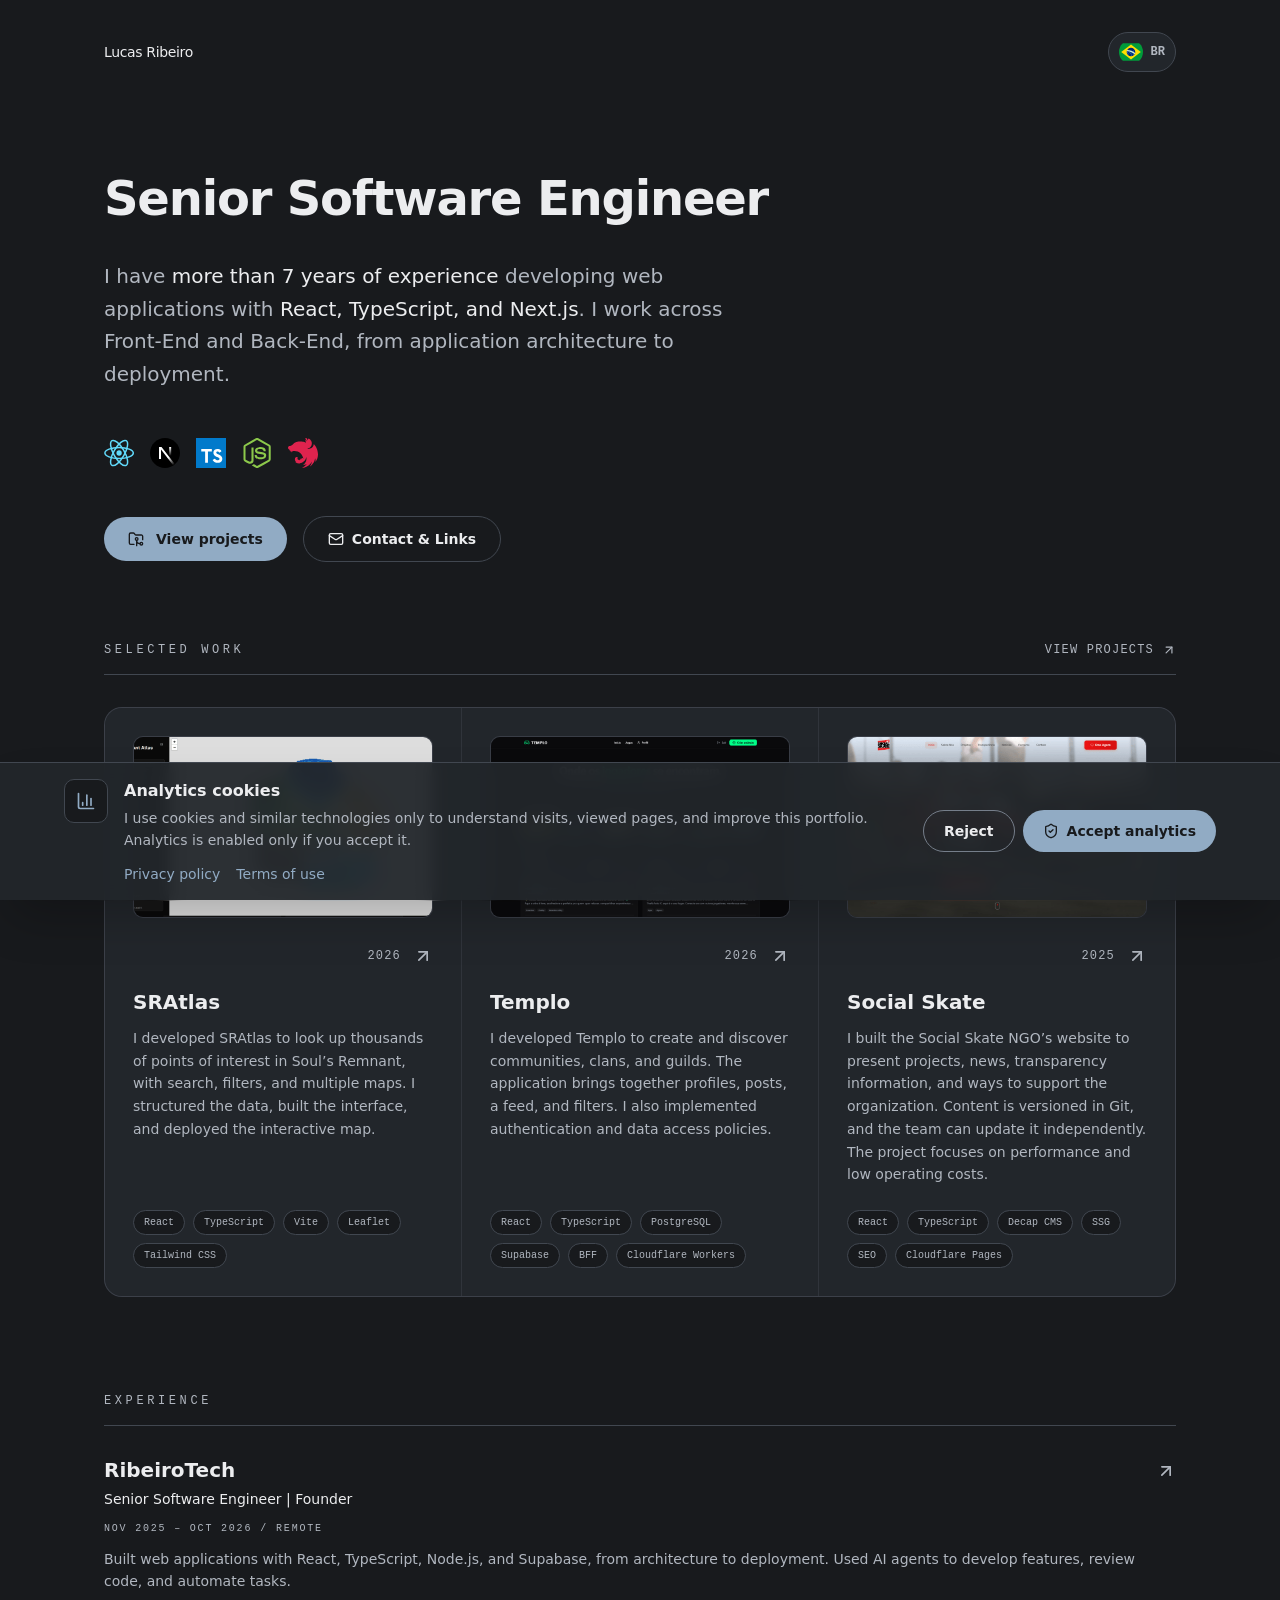
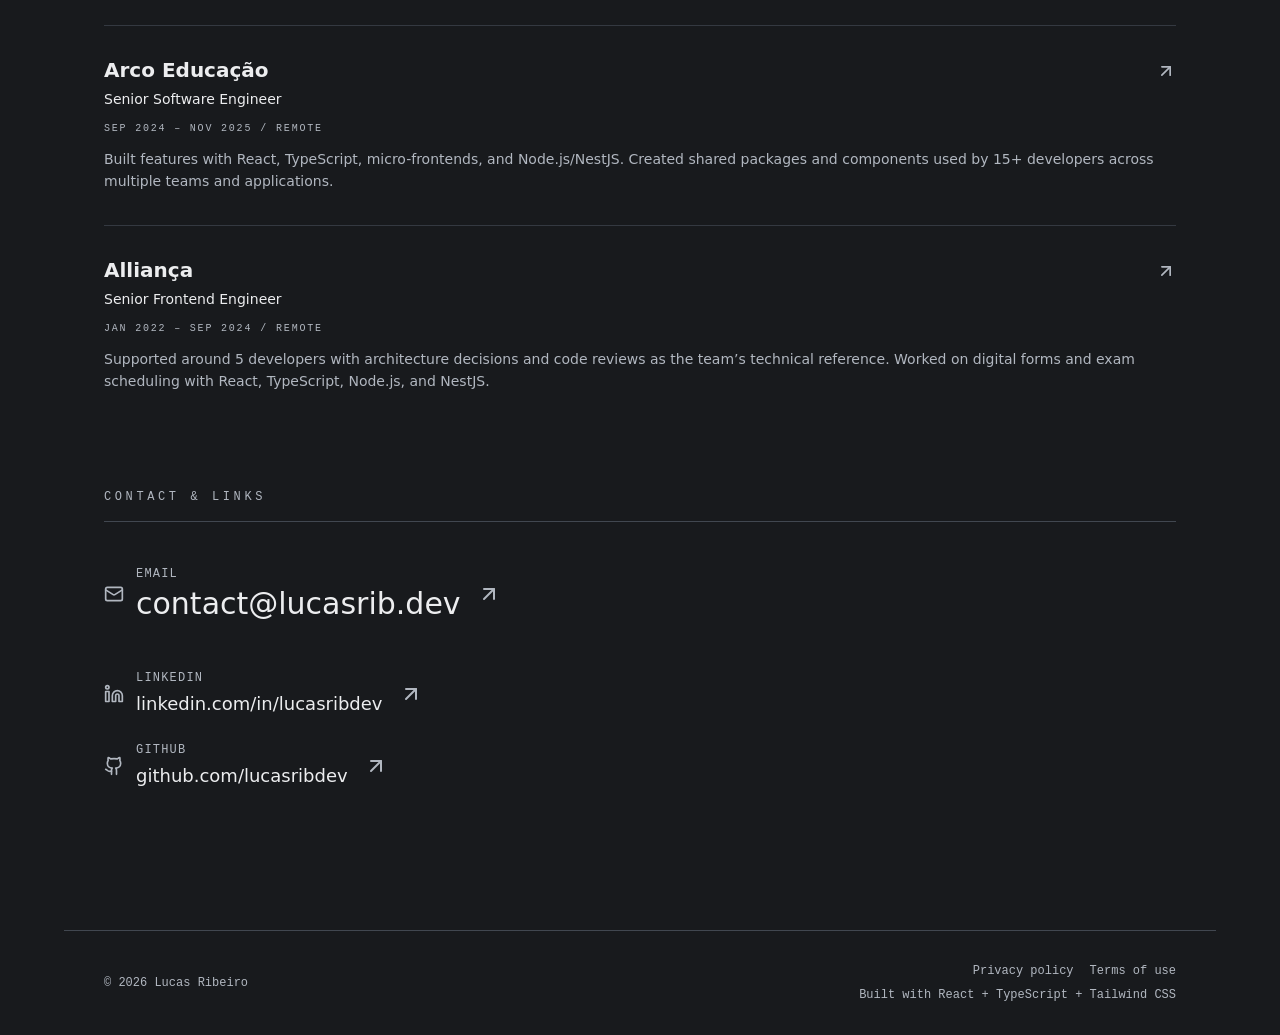
==== commit a249d6d8: "feat: blue version, senior software engineer" ====
--- a/en/index.html
+++ b/en/index.html
@@ -42,10 +42,10 @@
     <meta name="twitter:image:alt" content="Lucas Ribeiro — Senior Software Engineer — React and TypeScript" />
 
     <title>Lucas Ribeiro | Senior Software Engineer</title>
-    <script type="module" crossorigin src="/assets/main-0S1Wo-aL.js"></script>
+    <script type="module" crossorigin src="/assets/main-CgvtW1fF.js"></script>
     <link rel="stylesheet" crossorigin href="/assets/main-C-XT-RvQ.css">
   </head>
   <body>
-    <div id="root"><main class="relative min-h-screen overflow-hidden"><header class="relative z-10 mx-auto flex max-w-6xl items-center justify-between px-6 py-8 md:px-10"><span class="text-sm font-medium tracking-tight text-foreground">Lucas Ribeiro</span><button type="button" aria-label="Switch language to Portuguese" title="Switch language to Portuguese" class="inline-flex h-10 items-center gap-2 rounded-full border border-border bg-card px-2.5 py-1.5 font-mono text-xs font-semibold text-muted-foreground transition-colors hover:border-primary hover:text-primary focus-visible:outline-none focus-visible:ring-2 focus-visible:ring-ring"><img src="data:image/svg+xml,%3c?xml%20version=&#x27;1.0&#x27;%20encoding=&#x27;utf-8&#x27;?%3e%3c!--%20Uploaded%20to:%20SVG%20Repo,%20www.svgrepo.com,%20Generator:%20SVG%20Repo%20Mixer%20Tools%20--%3e%3csvg%20width=&#x27;800px&#x27;%20height=&#x27;800px&#x27;%20viewBox=&#x27;0%200%2036%2036&#x27;%20xmlns=&#x27;http://www.w3.org/2000/svg&#x27;%20xmlns:xlink=&#x27;http://www.w3.org/1999/xlink&#x27;%20aria-hidden=&#x27;true&#x27;%20role=&#x27;img&#x27;%20class=&#x27;iconify%20iconify--twemoji&#x27;%20preserveAspectRatio=&#x27;xMidYMid%20meet&#x27;%3e%3cpath%20fill=&#x27;%23009B3A&#x27;%20d=&#x27;M36%2027a4%204%200%200%201-4%204H4a4%204%200%200%201-4-4V9a4%204%200%200%201%204-4h28a4%204%200%200%201%204%204v18z&#x27;%3e%3c/path%3e%3cpath%20fill=&#x27;%23FEDF01&#x27;%20d=&#x27;M32.728%2018L18%2029.124L3.272%2018L18%206.875z&#x27;%3e%3c/path%3e%3ccircle%20fill=&#x27;%23002776&#x27;%20cx=&#x27;17.976&#x27;%20cy=&#x27;17.924&#x27;%20r=&#x27;6.458&#x27;%3e%3c/circle%3e%3cpath%20fill=&#x27;%23CBE9D4&#x27;%20d=&#x27;M12.277%2014.887a6.406%206.406%200%200%200-.672%202.023c3.995-.29%209.417%201.891%2011.744%204.595c.402-.604.7-1.28.883-2.004c-2.872-2.808-7.917-4.63-11.955-4.614z&#x27;%3e%3c/path%3e%3cpath%20fill=&#x27;%2388C9F9&#x27;%20d=&#x27;M12%2018.233h1v1h-1zm1%202h1v1h-1z&#x27;%3e%3c/path%3e%3cpath%20fill=&#x27;%2355ACEE&#x27;%20d=&#x27;M15%2018.233h1v1h-1zm2%201h1v1h-1zm4%202h1v1h-1zm-3%201h1v1h-1zm3-6h1v1h-1z&#x27;%3e%3c/path%3e%3cpath%20fill=&#x27;%233B88C3&#x27;%20d=&#x27;M19%2020.233h1v1h-1z&#x27;%3e%3c/path%3e%3c/svg%3e" alt="" aria-hidden="true" class="h-6 w-6 rounded-full object-cover"/><span>BR</span></button></header><section class="relative z-10 mx-auto max-w-6xl px-6 pb-16 pt-10 md:px-10 md:pb-20 md:pt-16"><div class=""><div style="opacity:0;transform:translateY(18px)"><h1 class="max-w-3xl text-3xl font-semibold leading-tight tracking-tight text-foreground sm:text-4xl md:text-5xl">Senior Software Engineer</h1></div><div style="opacity:0;transform:translateY(18px)"><p class="mt-8 max-w-2xl text-lg leading-relaxed text-muted-foreground md:text-xl">I have <span class="text-foreground">more than 7 years of experience</span> developing web applications with <span class="text-foreground">React, TypeScript, and Next.js</span>. I work across Front-End and Back-End, from application architecture to deployment.</p></div><div style="opacity:0;transform:translateY(18px)"><div class="mt-12 max-w-2xl"><div role="img" aria-label="Technologies I work with: React, TypeScript, Node.js, Next.js, NestJS" class="flex flex-wrap items-center gap-4"><span title="React" class="inline-flex"><svg xmlns="http://www.w3.org/2000/svg" width="30" height="30" viewBox="0 0 100 100" class="developer-icons " fill="none"><path fill="#61DAFB" d="M50.307 58.817a8.816 8.816 0 1 0 0-17.632 8.816 8.816 0 0 0 0 17.632"></path><path stroke="#61DAFB" stroke-width="5" d="M50.307 68.063c26.126 0 47.306-8.087 47.306-18.062s-21.18-18.063-47.306-18.063C24.18 31.938 3 40.025 3 50.001s21.18 18.062 47.307 18.062Z"></path><path stroke="#61DAFB" stroke-width="5" d="M34.664 59.032C47.727 81.658 65.321 95.957 73.96 90.969c8.64-4.988 5.053-27.373-8.01-50C52.885 18.343 35.291 4.044 26.652 9.032s-5.052 27.373 8.011 50Z"></path><path stroke="#61DAFB" stroke-width="5" d="M34.664 40.97c-13.063 22.626-16.65 45.011-8.01 50 8.638 4.987 26.232-9.312 39.295-31.938 13.064-22.627 16.65-45.012 8.01-50-8.638-4.988-26.232 9.31-39.295 31.937Z"></path></svg></span><span title="Next.js" class="inline-flex"><svg xmlns="http://www.w3.org/2000/svg" width="30" height="30" viewBox="0 0 100 100" class="developer-icons " fill="none"><path fill="#000" d="M50 100c27.614 0 50-22.386 50-50S77.614 0 50 0 0 22.385 0 50s22.386 50 50 50"></path><path fill="url(#nextJs__a)" d="M83.06 87.511 38.412 30H30v39.983h6.73V38.546L77.777 91.58a50 50 0 0 0 5.283-4.069"></path><path fill="url(#nextJs__b)" d="M70.556 30h-6.667v40h6.667z"></path><defs><linearGradient id="nextJs__a" x1="60.556" x2="80.278" y1="64.722" y2="89.166" gradientUnits="userSpaceOnUse"><stop stop-color="#fff"></stop><stop offset="1" stop-color="#fff" stop-opacity="0"></stop></linearGradient><linearGradient id="nextJs__b" x1="67.222" x2="67.111" y1="30" y2="59.375" gradientUnits="userSpaceOnUse"><stop stop-color="#fff"></stop><stop offset="1" stop-color="#fff" stop-opacity="0"></stop></linearGradient></defs></svg></span><span title="TypeScript" class="inline-flex"><svg xmlns="http://www.w3.org/2000/svg" width="30" height="30" viewBox="0 0 100 100" class="developer-icons " fill="none"><path fill="#017ACB" d="M0 0h100v100H0z"></path><path fill="#fff" d="M48.016 37.032h4.797v8.281h-12.97v36.844l-.343.094c-.469.124-6.64.124-7.969-.016l-1.062-.094V45.313H17.5v-8.281l4.11-.047c2.25-.031 8.03-.031 12.843 0s10.906.047 13.563.047m36.61 41.219c-1.907 2.015-3.954 3.14-7.36 4.062-1.485.406-1.735.422-5.078.406s-3.61-.015-5.235-.437c-4.203-1.078-7.594-3.188-9.906-6.172-.656-.844-1.734-2.594-1.734-2.813 0-.062.156-.203.359-.296.203-.094.625-.36.969-.563s.968-.578 1.39-.797 1.64-.937 2.703-1.578c1.063-.64 2.032-1.156 2.141-1.156.11 0 .313.219.469.484.937 1.578 3.125 3.594 4.672 4.281.953.407 3.062.86 4.078.86.937 0 2.656-.406 3.578-.828.984-.453 1.484-.907 2.078-1.813.406-.64.453-.812.438-2.031 0-1.125-.063-1.438-.375-1.953-.875-1.438-2.063-2.188-6.875-4.313-4.97-2.203-7.204-3.515-9.016-5.281-1.344-1.312-1.61-1.672-2.453-3.312-1.094-2.11-1.235-2.797-1.25-5.938-.016-2.203.031-2.922.265-3.672.329-1.125 1.391-3.297 1.875-3.844 1-1.171 1.36-1.53 2.063-2.109 2.125-1.75 5.438-2.906 8.61-3.016.359 0 1.546.063 2.656.141 3.187.266 5.359 1.047 7.453 2.719 1.578 1.25 3.968 4.187 3.734 4.578-.156.234-6.39 4.39-6.797 4.516-.25.078-.422-.016-.765-.422-2.125-2.547-2.985-3.094-5.047-3.22-1.469-.093-2.25.079-3.235.735-1.03.688-1.53 1.735-1.53 3.188.015 2.125.827 3.125 3.827 4.61 1.938.952 3.594 1.733 3.719 1.733.188 0 4.203 2 5.25 2.626 4.875 2.859 6.86 5.796 7.375 10.859.375 3.812-.703 7.297-3.047 9.766"></path></svg></span><span title="Node.js" class="inline-flex"><svg xmlns="http://www.w3.org/2000/svg" width="30" height="30" viewBox="0 0 100 100" class="developer-icons " fill="none"><path fill="#8CC84B" d="M46.279 1.067c2.479-1.419 5.709-1.425 8.186 0C66.929 8.11 79.396 15.142 91.858 22.188c2.343 1.32 3.911 3.929 3.887 6.63v42.37c.018 2.813-1.705 5.484-4.178 6.774-12.422 7.004-24.838 14.016-37.259 21.02-2.53 1.447-5.825 1.336-8.277-.23-3.724-2.159-7.455-4.307-11.18-6.464-.76-.454-1.619-.815-2.156-1.553.475-.64 1.324-.72 2.015-1 1.554-.494 2.982-1.287 4.41-2.058.361-.247.802-.152 1.148.07 3.185 1.825 6.342 3.704 9.537 5.513.682.393 1.372-.13 1.955-.454 12.19-6.89 24.396-13.754 36.584-20.645a1.21 1.21 0 0 0 .664-1.192c.009-13.977.002-27.957.005-41.934a1.31 1.31 0 0 0-.781-1.307C75.852 20.756 63.479 13.774 51.102 6.8a1.29 1.29 0 0 0-1.458-.002c-12.378 6.976-24.749 13.965-37.126 20.936-.506.23-.845.738-.785 1.301q.002 20.967 0 41.936a1.19 1.19 0 0 0 .673 1.177c3.303 1.873 6.61 3.733 9.916 5.6 1.861 1.001 4.148 1.597 6.199.829 1.81-.65 3.08-2.497 3.045-4.419.017-13.895-.009-27.793.013-41.687-.046-.617.54-1.126 1.14-1.068 1.586-.011 3.175-.022 4.762.004.663-.015 1.119.65 1.037 1.27-.007 13.984.017 27.968-.01 41.952.003 3.727-1.528 7.782-4.975 9.605-4.247 2.2-9.496 1.734-13.691-.376-3.632-1.812-7.098-3.952-10.666-5.894C6.697 76.681 4.983 74 5 71.19V28.818c-.026-2.757 1.604-5.413 4.021-6.714Q27.651 11.588 46.28 1.067"></path><path fill="#8CC84B" d="M57.114 30.418c5.417-.349 11.216-.207 16.091 2.462 3.774 2.045 5.867 6.337 5.933 10.53-.105.566-.696.878-1.236.839-1.572-.002-3.144.021-4.716-.01-.667.025-1.054-.59-1.138-1.18-.451-2.006-1.545-3.993-3.434-4.96-2.898-1.452-6.26-1.379-9.42-1.348-2.308.122-4.79.322-6.744 1.679-1.5 1.028-1.957 3.103-1.421 4.774.505 1.2 1.89 1.587 3.023 1.944 6.529 1.707 13.447 1.537 19.85 3.784 2.651.916 5.245 2.697 6.152 5.473 1.187 3.72.667 8.167-1.98 11.154-2.146 2.458-5.273 3.795-8.39 4.522-4.149.925-8.454.948-12.666.538-3.962-.452-8.084-1.493-11.142-4.192-2.614-2.27-3.892-5.808-3.765-9.222.03-.577.605-.979 1.157-.931 1.583-.013 3.165-.017 4.748.002.632-.046 1.101.5 1.133 1.097.292 1.911 1.01 3.917 2.678 5.05 3.216 2.076 7.253 1.934 10.936 1.992 3.052-.136 6.477-.176 8.967-2.193 1.314-1.15 1.703-3.075 1.348-4.731-.384-1.398-1.847-2.05-3.103-2.475-6.444-2.039-13.44-1.3-19.822-3.605-2.59-.915-5.096-2.647-6.092-5.309-1.389-3.767-.752-8.427 2.172-11.313 2.852-2.87 6.968-3.976 10.881-4.372"></path></svg></span><span title="NestJS" class="inline-flex"><svg xmlns="http://www.w3.org/2000/svg" width="30" height="30" viewBox="0 0 100 100" class="developer-icons " fill="none"><path fill="#E0234E" fill-rule="evenodd" d="M58.881 0c-.723 0-1.394.155-2.014.361 1.317.878 2.04 2.04 2.402 3.357.025.181.077.31.103.491.026.155.051.31.051.465.104 2.273-.593 2.557-1.084 3.9-.75 1.73-.542 3.59.361 5.087.078.18.181.388.31.568-.981-6.533 4.468-7.515 5.475-9.555.078-1.782-1.394-2.97-2.556-3.796C60.818.206 59.81 0 58.88 0m8.213 1.472c-.104.594-.026.439-.052.749-.026.206-.026.464-.052.671a6 6 0 0 1-.18.62c-.052.206-.13.413-.207.62-.103.206-.18.387-.284.594-.078.103-.13.206-.207.31l-.155.232c-.129.18-.258.362-.387.516-.155.155-.284.336-.465.465v.026c-.155.13-.31.284-.49.413-.543.414-1.163.723-1.73 1.11-.182.13-.362.233-.517.388-.181.13-.336.258-.491.413-.18.155-.31.31-.465.491-.129.155-.284.336-.387.517a7 7 0 0 0-.362.542c-.103.207-.18.387-.284.594-.077.207-.155.387-.206.594-.078.232-.13.439-.181.646-.026.103-.026.232-.052.335s-.026.207-.051.31c0 .207-.026.44-.026.646 0 .155 0 .31.026.465 0 .206.025.413.077.645.026.207.077.413.13.62.077.207.128.413.206.62.051.129.129.258.18.361l-5.94-2.298a64 64 0 0 0-2.995-.775l-1.627-.387a48 48 0 0 0-4.7-.697c-.052 0-.078-.026-.13-.026a46 46 0 0 0-4.622-.233 49 49 0 0 0-3.383.13c-1.575.103-3.15.31-4.726.568-.388.051-.775.129-1.162.206-.8.155-1.576.336-2.325.517l-1.162.31c-.387.154-.749.335-1.11.49l-.852.388c-.052.025-.104.025-.13.051-.258.13-.49.233-.723.362a1 1 0 0 0-.18.077c-.284.13-.569.284-.8.414-.182.077-.363.18-.517.258a3 3 0 0 1-.233.129c-.232.129-.465.258-.671.387q-.35.194-.62.388c-.18.129-.362.232-.517.361-.026.026-.051.026-.077.052a6 6 0 0 0-.49.361l-.052.052-.388.31c-.051.026-.103.077-.155.103-.129.104-.258.233-.387.336-.026.052-.078.077-.103.103-.155.155-.31.284-.465.44-.026 0-.026.025-.052.05-.155.13-.31.285-.465.44-.026.026-.026.052-.051.052-.13.129-.259.258-.388.413-.051.051-.129.103-.18.155a7 7 0 0 1-.44.464c-.025.052-.077.078-.103.13-.206.206-.387.413-.594.62l-.077.077c-.414.439-.853.878-1.317 1.265-.465.414-.956.801-1.447 1.137a20 20 0 0 1-1.55.981q-.774.426-1.626.775a19 19 0 0 1-1.679.62c-1.084.232-2.195.671-3.15.749-.207 0-.44.051-.646.077-.232.052-.44.103-.646.155l-.62.232c-.206.078-.413.181-.62.284-.18.13-.387.233-.567.362a4 4 0 0 0-.517.439c-.18.13-.362.31-.516.465-.155.18-.31.336-.44.516-.129.207-.284.388-.387.594a4.6 4.6 0 0 0-.361.594c-.104.233-.207.44-.284.672-.078.206-.155.439-.233.671a5 5 0 0 0-.129.62c0 .026-.026.052-.026.077-.052.233-.052.543-.077.698-.026.18-.052.335-.052.516 0 .104 0 .233.026.336.026.18.051.336.103.49.052.156.104.31.181.466v.025c.077.155.18.31.284.465s.207.31.336.465c.129.13.284.284.439.413a4 4 0 0 0 .49.414c.62.542.775.723 1.576 1.136.129.077.258.129.413.206.026 0 .052.026.078.026 0 .052 0 .078.025.13.026.206.078.413.13.62.051.232.129.438.206.62.078.154.13.309.207.464.026.052.051.103.077.129.104.207.207.387.31.568l.387.543c.13.154.285.335.44.49.154.155.31.284.49.44 0 0 .026.025.052.025.155.13.31.258.465.362.18.129.361.232.568.335.18.104.387.207.594.285.155.077.335.129.516.18.026.026.052.026.104.052.103.026.232.051.335.077-.077 1.395-.103 2.712.104 3.177.232.516 1.368-1.059 2.505-2.867-.155 1.782-.259 3.874 0 4.494.284.645 1.833-1.369 3.176-3.59 18.31-4.235 35.02 8.42 36.775 26.29-.336-2.789-3.77-4.339-5.346-3.951-.774 1.91-2.091 4.364-4.21 5.888.182-1.705.104-3.46-.257-5.165a16.7 16.7 0 0 1-3.203 6.508c-2.453.18-4.906-1.007-6.198-2.79-.103-.077-.129-.232-.206-.335a5 5 0 0 1-.207-.542 2.2 2.2 0 0 1-.155-.543c-.026-.18-.026-.361-.026-.568v-.387a4 4 0 0 1 .13-.542c.051-.181.103-.362.18-.543.104-.18.18-.361.31-.542.44-1.24.44-2.247-.361-2.84a3 3 0 0 0-.491-.26c-.104-.025-.233-.077-.336-.102-.077-.026-.129-.052-.206-.078-.181-.051-.362-.103-.543-.13a2 2 0 0 0-.542-.077 4 4 0 0 0-.568-.051c-.13 0-.259.026-.388.026-.206 0-.387.026-.568.077-.18.026-.361.052-.542.103-.18.052-.362.104-.543.181-.18.078-.335.155-.516.233-.155.077-.31.18-.49.258-6.018 3.925-2.428 13.12 1.678 15.78-1.55.283-3.125.619-3.564.955l-.052.051a24 24 0 0 0 3.487 1.73 85 85 0 0 0 4.184 1.24v.026q3.214.66 6.507.465c11.441-.8 20.816-9.504 22.52-20.97.052.232.103.439.155.671.078.465.18.956.232 1.447v.025c.052.233.078.465.104.672v.103c.026.233.051.465.051.672.026.284.052.568.052.852v.413c0 .13.026.284.026.413 0 .155-.026.31-.026.465v.362c0 .18-.026.335-.026.516 0 .104 0 .207-.026.336 0 .18-.026.362-.026.568-.026.078-.026.155-.026.233-.025.206-.051.387-.077.594 0 .077 0 .154-.026.232-.026.258-.077.49-.103.749v.052c-.052.232-.104.49-.155.723v.077l-.155.697c0 .026-.026.078-.026.104a7 7 0 0 1-.18.697v.078c-.078.258-.156.49-.207.723-.026.025-.026.051-.026.051l-.233.775c-.103.258-.18.49-.284.749-.103.258-.18.516-.284.749-.103.258-.206.49-.31.749h-.026c-.103.232-.206.49-.335.723-.026.077-.052.13-.078.18-.026.027-.026.052-.051.078-1.679 3.383-4.158 6.353-7.257 8.677-.207.13-.413.285-.62.44-.052.051-.13.077-.18.129-.182.129-.362.258-.569.387l.078.155h.025l1.085-.155h.026a55 55 0 0 0 2.014-.362 5 5 0 0 0 .568-.129c.13-.026.233-.051.362-.077.18-.026.361-.078.542-.103.155-.052.31-.078.465-.13 2.583-.62 5.088-1.472 7.49-2.479a41.36 41.36 0 0 1-16.038 13.094c2.97-.207 5.94-.698 8.806-1.524 10.41-3.074 19.164-10.072 24.406-19.498A41.2 41.2 0 0 1 73.06 95.19a40.7 40.7 0 0 0 6.895-5.733 40.94 40.94 0 0 0 10.873-21.951c.878 4.08 1.136 8.29.749 12.447 18.646-26.005 1.55-52.967-5.604-60.069-.026-.051-.052-.077-.052-.129-.026.026-.026.026-.026.052 0-.026 0-.026-.026-.052 0 .31-.025.62-.051.93a35 35 0 0 1-.258 1.73c-.13.568-.285 1.136-.44 1.704-.18.543-.387 1.111-.62 1.653a22 22 0 0 1-.774 1.576c-.284.49-.594 1.007-.93 1.472-.335.49-.697.955-1.059 1.394-.387.465-.8.878-1.213 1.291-.259.233-.491.44-.75.646-.206.18-.387.336-.593.517-.465.361-.93.697-1.447 1.007-.49.31-1.007.62-1.523.878-.542.258-1.085.49-1.627.723-.543.207-1.11.387-1.679.542-.568.155-1.162.284-1.73.388-.594.103-1.188.155-1.756.206a20 20 0 0 1-1.24.052c-.594 0-1.188-.052-1.756-.103a13 13 0 0 1-1.756-.259 13 13 0 0 1-1.73-.439h-.026a19 19 0 0 0 1.704-.206 19 19 0 0 0 1.73-.388 18 18 0 0 0 1.68-.542 16 16 0 0 0 1.626-.723 18 18 0 0 0 1.55-.852c.49-.336.981-.672 1.446-1.033q.698-.543 1.317-1.163c.439-.387.826-.826 1.214-1.265q.581-.697 1.084-1.395c.052-.077.104-.18.155-.258.259-.413.517-.826.75-1.24a18 18 0 0 0 1.394-3.227c.18-.543.31-1.11.439-1.68.103-.593.207-1.161.258-1.73.052-.593.103-1.187.103-1.756 0-.413-.025-.826-.051-1.24-.052-.593-.13-1.161-.207-1.73a19 19 0 0 0-.387-1.73c-.18-.542-.362-1.11-.568-1.652a18 18 0 0 0-.723-1.602 29 29 0 0 0-.878-1.523 29 29 0 0 0-1.033-1.42c-.388-.44-.775-.879-1.188-1.318-.207-.206-.44-.439-.672-.645a48 48 0 0 0-3.59-2.531 5 5 0 0 0-.516-.259c-.852-.542-1.653-.826-2.453-1.084" clip-rule="evenodd"></path></svg></span></div></div></div><div style="opacity:0;transform:translateY(18px)"><div class="mt-12 flex flex-wrap items-center gap-4"><a href="#projects" class="group inline-flex items-center gap-3 rounded-full bg-primary px-6 py-3 text-sm font-semibold text-primary-foreground transition-all hover:-translate-y-0.5 hover:bg-primary-hover"><svg xmlns="http://www.w3.org/2000/svg" width="24" height="24" viewBox="0 0 24 24" fill="none" stroke="currentColor" stroke-width="2" stroke-linecap="round" stroke-linejoin="round" class="lucide lucide-folder-git2 lucide-folder-git-2 h-4 w-4" aria-hidden="true"><path d="M18 19a5 5 0 0 1-5-5v8"></path><path d="M9 20H4a2 2 0 0 1-2-2V5a2 2 0 0 1 2-2h3.9a2 2 0 0 1 1.69.9l.81 1.2a2 2 0 0 0 1.67.9H20a2 2 0 0 1 2 2v5"></path><circle cx="13" cy="12" r="2"></circle><circle cx="20" cy="19" r="2"></circle></svg>View projects</a><a href="#contact" class="inline-flex items-center gap-2 rounded-full border border-border px-6 py-3 text-sm font-semibold text-foreground transition-all hover:-translate-y-0.5 hover:border-primary hover:text-primary"><svg xmlns="http://www.w3.org/2000/svg" width="24" height="24" viewBox="0 0 24 24" fill="none" stroke="currentColor" stroke-width="2" stroke-linecap="round" stroke-linejoin="round" class="lucide lucide-mail h-4 w-4" aria-hidden="true"><path d="m22 7-8.991 5.727a2 2 0 0 1-2.009 0L2 7"></path><rect x="2" y="4" width="20" height="16" rx="2"></rect></svg>Contact &amp; Links</a></div></div></div></section><section id="projects" class="relative z-10 mx-auto max-w-6xl px-6 pb-32 md:px-10"><div class="mb-8 flex flex-col items-start justify-between gap-3 border-b border-border pb-4 sm:flex-row sm:items-end"><h2 class="font-mono text-xs uppercase tracking-[0.3em] text-muted-foreground">Selected Work</h2><a href="https://github.com/lucasribdev?tab=repositories" target="_blank" rel="noopener noreferrer" class="group inline-flex items-center gap-2 font-mono text-xs uppercase tracking-widest text-muted-foreground hover:text-foreground">View projects<svg xmlns="http://www.w3.org/2000/svg" width="24" height="24" viewBox="0 0 24 24" fill="none" stroke="currentColor" stroke-width="2" stroke-linecap="round" stroke-linejoin="round" class="lucide lucide-arrow-up-right h-3.5 w-3.5 transition-transform group-hover:-translate-y-0.5 group-hover:translate-x-0.5" aria-hidden="true"><path d="M7 7h10v10"></path><path d="M7 17 17 7"></path></svg></a></div><div class="mb-24 grid gap-px overflow-hidden rounded-2xl border border-border/70 bg-border/60 md:grid-cols-2 lg:grid-cols-3"><a href="https://sratlas.com" target="_blank" rel="noopener noreferrer" class="group relative flex flex-col justify-between bg-card p-5 transition-all duration-300 hover:-translate-y-1 hover:bg-secondary focus-visible:outline-none focus-visible:ring-2 focus-visible:ring-inset focus-visible:ring-ring md:p-7"><div><div class="mb-7 overflow-hidden rounded-lg border border-border/80 bg-background/80 transition-colors group-hover:border-primary/50"><div class="aspect-[1430/863] bg-muted"><img src="/assets/sratlas-Duvz5KRw.png" alt="SRAtlas interactive map with filters and points of interest" class="h-full w-full object-cover object-top" loading="lazy"/></div></div><div class="flex items-center justify-end gap-3"><span class="font-mono text-xs tracking-widest text-muted-foreground">2026</span><svg xmlns="http://www.w3.org/2000/svg" width="24" height="24" viewBox="0 0 24 24" fill="none" stroke="currentColor" stroke-width="2" stroke-linecap="round" stroke-linejoin="round" class="lucide lucide-arrow-up-right h-5 w-5 text-muted-foreground transition-all duration-300 group-hover:-translate-y-1 group-hover:translate-x-1 group-hover:text-primary" aria-hidden="true"><path d="M7 7h10v10"></path><path d="M7 17 17 7"></path></svg></div><h3 class="mt-6 text-lg font-semibold leading-tight text-foreground md:text-xl">SRAtlas</h3><p class="mt-3 text-sm leading-relaxed text-muted-foreground">I developed SRAtlas to look up thousands of points of interest in Soul’s Remnant, with search, filters, and multiple maps. I structured the data, built the interface, and deployed the interactive map.</p></div><div class="mt-6 flex flex-wrap gap-2"><span class="rounded-full border border-border bg-background px-2.5 py-1 font-mono text-[10px] text-muted-foreground transition-all duration-200 hover:-translate-y-0.5 hover:border-primary hover:text-primary">React</span><span class="rounded-full border border-border bg-background px-2.5 py-1 font-mono text-[10px] text-muted-foreground transition-all duration-200 hover:-translate-y-0.5 hover:border-primary hover:text-primary">TypeScript</span><span class="rounded-full border border-border bg-background px-2.5 py-1 font-mono text-[10px] text-muted-foreground transition-all duration-200 hover:-translate-y-0.5 hover:border-primary hover:text-primary">Vite</span><span class="rounded-full border border-border bg-background px-2.5 py-1 font-mono text-[10px] text-muted-foreground transition-all duration-200 hover:-translate-y-0.5 hover:border-primary hover:text-primary">Leaflet</span><span class="rounded-full border border-border bg-background px-2.5 py-1 font-mono text-[10px] text-muted-foreground transition-all duration-200 hover:-translate-y-0.5 hover:border-primary hover:text-primary">Tailwind CSS</span></div></a><a href="https://templo.club" target="_blank" rel="noopener noreferrer" class="group relative flex flex-col justify-between bg-card p-5 transition-all duration-300 hover:-translate-y-1 hover:bg-secondary focus-visible:outline-none focus-visible:ring-2 focus-visible:ring-inset focus-visible:ring-ring md:p-7"><div><div class="mb-7 overflow-hidden rounded-lg border border-border/80 bg-background/80 transition-colors group-hover:border-primary/50"><div class="aspect-[1430/863] bg-muted"><img src="/assets/templo-lp_Ntac2.png" alt="Templo community platform interface" class="h-full w-full object-cover object-top" loading="lazy"/></div></div><div class="flex items-center justify-end gap-3"><span class="font-mono text-xs tracking-widest text-muted-foreground">2026</span><svg xmlns="http://www.w3.org/2000/svg" width="24" height="24" viewBox="0 0 24 24" fill="none" stroke="currentColor" stroke-width="2" stroke-linecap="round" stroke-linejoin="round" class="lucide lucide-arrow-up-right h-5 w-5 text-muted-foreground transition-all duration-300 group-hover:-translate-y-1 group-hover:translate-x-1 group-hover:text-primary" aria-hidden="true"><path d="M7 7h10v10"></path><path d="M7 17 17 7"></path></svg></div><h3 class="mt-6 text-lg font-semibold leading-tight text-foreground md:text-xl">Templo</h3><p class="mt-3 text-sm leading-relaxed text-muted-foreground">I developed Templo to create and discover communities, clans, and guilds. The application brings together profiles, posts, a feed, and filters. I also implemented authentication and data access policies.</p></div><div class="mt-6 flex flex-wrap gap-2"><span class="rounded-full border border-border bg-background px-2.5 py-1 font-mono text-[10px] text-muted-foreground transition-all duration-200 hover:-translate-y-0.5 hover:border-primary hover:text-primary">React</span><span class="rounded-full border border-border bg-background px-2.5 py-1 font-mono text-[10px] text-muted-foreground transition-all duration-200 hover:-translate-y-0.5 hover:border-primary hover:text-primary">TypeScript</span><span class="rounded-full border border-border bg-background px-2.5 py-1 font-mono text-[10px] text-muted-foreground transition-all duration-200 hover:-translate-y-0.5 hover:border-primary hover:text-primary">PostgreSQL</span><span class="rounded-full border border-border bg-background px-2.5 py-1 font-mono text-[10px] text-muted-foreground transition-all duration-200 hover:-translate-y-0.5 hover:border-primary hover:text-primary">Supabase</span><span class="rounded-full border border-border bg-background px-2.5 py-1 font-mono text-[10px] text-muted-foreground transition-all duration-200 hover:-translate-y-0.5 hover:border-primary hover:text-primary">BFF</span><span class="rounded-full border border-border bg-background px-2.5 py-1 font-mono text-[10px] text-muted-foreground transition-all duration-200 hover:-translate-y-0.5 hover:border-primary hover:text-primary">Cloudflare Workers</span></div></a><a href="https://socialskate.pages.dev/" target="_blank" rel="noopener noreferrer" class="group relative flex flex-col justify-between bg-card p-5 transition-all duration-300 hover:-translate-y-1 hover:bg-secondary focus-visible:outline-none focus-visible:ring-2 focus-visible:ring-inset focus-visible:ring-ring md:p-7"><div><div class="mb-7 overflow-hidden rounded-lg border border-border/80 bg-background/80 transition-colors group-hover:border-primary/50"><div class="aspect-[1430/863] bg-muted"><img src="/assets/ss-CDmv5OXS.png" alt="Social Skate website homepage" class="h-full w-full object-cover object-top" loading="lazy"/></div></div><div class="flex items-center justify-end gap-3"><span class="font-mono text-xs tracking-widest text-muted-foreground">2025</span><svg xmlns="http://www.w3.org/2000/svg" width="24" height="24" viewBox="0 0 24 24" fill="none" stroke="currentColor" stroke-width="2" stroke-linecap="round" stroke-linejoin="round" class="lucide lucide-arrow-up-right h-5 w-5 text-muted-foreground transition-all duration-300 group-hover:-translate-y-1 group-hover:translate-x-1 group-hover:text-primary" aria-hidden="true"><path d="M7 7h10v10"></path><path d="M7 17 17 7"></path></svg></div><h3 class="mt-6 text-lg font-semibold leading-tight text-foreground md:text-xl">Social Skate</h3><p class="mt-3 text-sm leading-relaxed text-muted-foreground">I built the Social Skate NGO’s website to present projects, news, transparency information, and ways to support the organization. Content is versioned in Git, and the team can update it independently. The project focuses on performance and low operating costs.</p></div><div class="mt-6 flex flex-wrap gap-2"><span class="rounded-full border border-border bg-background px-2.5 py-1 font-mono text-[10px] text-muted-foreground transition-all duration-200 hover:-translate-y-0.5 hover:border-primary hover:text-primary">React</span><span class="rounded-full border border-border bg-background px-2.5 py-1 font-mono text-[10px] text-muted-foreground transition-all duration-200 hover:-translate-y-0.5 hover:border-primary hover:text-primary">TypeScript</span><span class="rounded-full border border-border bg-background px-2.5 py-1 font-mono text-[10px] text-muted-foreground transition-all duration-200 hover:-translate-y-0.5 hover:border-primary hover:text-primary">Decap CMS</span><span class="rounded-full border border-border bg-background px-2.5 py-1 font-mono text-[10px] text-muted-foreground transition-all duration-200 hover:-translate-y-0.5 hover:border-primary hover:text-primary">SSG</span><span class="rounded-full border border-border bg-background px-2.5 py-1 font-mono text-[10px] text-muted-foreground transition-all duration-200 hover:-translate-y-0.5 hover:border-primary hover:text-primary">SEO</span><span class="rounded-full border border-border bg-background px-2.5 py-1 font-mono text-[10px] text-muted-foreground transition-all duration-200 hover:-translate-y-0.5 hover:border-primary hover:text-primary">Cloudflare Pages</span></div></a></div><div class="mb-8 border-b border-border pb-4"><h2 class="font-mono text-xs uppercase tracking-[0.3em] text-muted-foreground">Experience</h2></div><ol class="mb-24 divide-y divide-border/70"><li class="py-8 first:pt-0 last:pb-0"><a href="#projects" class="group block rounded-sm focus-visible:outline-none focus-visible:ring-2 focus-visible:ring-ring focus-visible:ring-offset-4 focus-visible:ring-offset-background"><div class="flex items-center justify-between"><h3 class="text-lg font-semibold leading-tight text-foreground md:text-xl">RibeiroTech</h3><svg xmlns="http://www.w3.org/2000/svg" width="24" height="24" viewBox="0 0 24 24" fill="none" stroke="currentColor" stroke-width="2" stroke-linecap="round" stroke-linejoin="round" class="lucide lucide-arrow-up-right h-5 w-5 shrink-0 text-muted-foreground transition-all duration-300 group-hover:-translate-y-1 group-hover:translate-x-1 group-hover:text-primary" aria-hidden="true"><path d="M7 7h10v10"></path><path d="M7 17 17 7"></path></svg></div><p class="mt-2 text-sm font-medium leading-tight text-foreground">Senior Software Engineer | Founder</p><div class="mt-3 flex flex-wrap gap-2 font-mono text-[10px] uppercase tracking-[0.18em] text-muted-foreground"><span>Nov 2025 – Oct 2026</span><span aria-hidden="true">/</span><span>Remote</span></div><p class="mt-3 text-sm leading-relaxed text-muted-foreground">Built web applications with React, TypeScript, Node.js, and Supabase, from architecture to deployment. Used AI agents to develop features, review code, and automate tasks.</p></a></li><li class="py-8 first:pt-0 last:pb-0"><a href="https://www.arcoeducacao.com.br/" target="_blank" rel="noopener noreferrer" class="group block rounded-sm focus-visible:outline-none focus-visible:ring-2 focus-visible:ring-ring focus-visible:ring-offset-4 focus-visible:ring-offset-background"><div class="flex items-center justify-between"><h3 class="text-lg font-semibold leading-tight text-foreground md:text-xl">Arco Educação</h3><svg xmlns="http://www.w3.org/2000/svg" width="24" height="24" viewBox="0 0 24 24" fill="none" stroke="currentColor" stroke-width="2" stroke-linecap="round" stroke-linejoin="round" class="lucide lucide-arrow-up-right h-5 w-5 shrink-0 text-muted-foreground transition-all duration-300 group-hover:-translate-y-1 group-hover:translate-x-1 group-hover:text-primary" aria-hidden="true"><path d="M7 7h10v10"></path><path d="M7 17 17 7"></path></svg></div><p class="mt-2 text-sm font-medium leading-tight text-foreground">Senior Software Engineer</p><div class="mt-3 flex flex-wrap gap-2 font-mono text-[10px] uppercase tracking-[0.18em] text-muted-foreground"><span>Sep 2024 – Nov 2025</span><span aria-hidden="true">/</span><span>Remote</span></div><p class="mt-3 text-sm leading-relaxed text-muted-foreground">Built features with React, TypeScript, micro-frontends, and Node.js/NestJS. Created shared packages and components used by 15+ developers across multiple teams and applications.</p></a></li><li class="py-8 first:pt-0 last:pb-0"><a href="https://www.cdb.com.br/" target="_blank" rel="noopener noreferrer" class="group block rounded-sm focus-visible:outline-none focus-visible:ring-2 focus-visible:ring-ring focus-visible:ring-offset-4 focus-visible:ring-offset-background"><div class="flex items-center justify-between"><h3 class="text-lg font-semibold leading-tight text-foreground md:text-xl">Alliança</h3><svg xmlns="http://www.w3.org/2000/svg" width="24" height="24" viewBox="0 0 24 24" fill="none" stroke="currentColor" stroke-width="2" stroke-linecap="round" stroke-linejoin="round" class="lucide lucide-arrow-up-right h-5 w-5 shrink-0 text-muted-foreground transition-all duration-300 group-hover:-translate-y-1 group-hover:translate-x-1 group-hover:text-primary" aria-hidden="true"><path d="M7 7h10v10"></path><path d="M7 17 17 7"></path></svg></div><p class="mt-2 text-sm font-medium leading-tight text-foreground">Senior Frontend Engineer</p><div class="mt-3 flex flex-wrap gap-2 font-mono text-[10px] uppercase tracking-[0.18em] text-muted-foreground"><span>Jan 2022 – Sep 2024</span><span aria-hidden="true">/</span><span>Remote</span></div><p class="mt-3 text-sm leading-relaxed text-muted-foreground">Supported around 5 developers with architecture decisions and code reviews as the team’s technical reference. Worked on digital forms and exam scheduling with React, TypeScript, Node.js, and NestJS.</p></a></li></ol><div id="contact" class="mb-8 flex items-end justify-between border-b border-border pb-4"><h2 class="font-mono text-xs uppercase tracking-[0.3em] text-muted-foreground">Contact &amp; Links</h2></div><div class="flex flex-col items-start"><a href="mailto:contact@lucasrib.dev" rel="noreferrer" class="group flex max-w-full items-center gap-4 rounded-sm py-3 focus-visible:outline-none focus-visible:ring-2 focus-visible:ring-ring focus-visible:ring-offset-4 focus-visible:ring-offset-background mb-6"><div class="flex min-w-0 items-center gap-3"><svg xmlns="http://www.w3.org/2000/svg" width="24" height="24" viewBox="0 0 24 24" fill="none" stroke="currentColor" stroke-width="2" stroke-linecap="round" stroke-linejoin="round" class="lucide lucide-mail h-5 w-5 shrink-0 text-muted-foreground group-hover:text-primary" aria-hidden="true"><path d="m22 7-8.991 5.727a2 2 0 0 1-2.009 0L2 7"></path><rect x="2" y="4" width="20" height="16" rx="2"></rect></svg><div class="min-w-0"><p class="font-mono text-xs uppercase tracking-widest text-muted-foreground">Email</p><p class="mt-1 break-all font-medium text-foreground text-2xl md:text-3xl">contact@lucasrib.dev</p></div></div><svg xmlns="http://www.w3.org/2000/svg" width="24" height="24" viewBox="0 0 24 24" fill="none" stroke="currentColor" stroke-width="2" stroke-linecap="round" stroke-linejoin="round" class="lucide lucide-arrow-up-right h-6 w-6 shrink-0 text-muted-foreground transition-all duration-300 group-hover:-translate-y-1 group-hover:translate-x-1 group-hover:text-primary" aria-hidden="true"><path d="M7 7h10v10"></path><path d="M7 17 17 7"></path></svg></a><a href="https://linkedin.com/in/lucasribdev" target="_blank" rel="noreferrer" class="group flex max-w-full items-center gap-4 rounded-sm py-3 focus-visible:outline-none focus-visible:ring-2 focus-visible:ring-ring focus-visible:ring-offset-4 focus-visible:ring-offset-background "><div class="flex min-w-0 items-center gap-3"><svg xmlns="http://www.w3.org/2000/svg" width="24" height="24" viewBox="0 0 24 24" fill="none" stroke="currentColor" stroke-width="2" stroke-linecap="round" stroke-linejoin="round" class="lucide lucide-linkedin h-5 w-5 shrink-0 text-muted-foreground group-hover:text-primary" aria-hidden="true"><path d="M16 8a6 6 0 0 1 6 6v7h-4v-7a2 2 0 0 0-2-2 2 2 0 0 0-2 2v7h-4v-7a6 6 0 0 1 6-6z"></path><rect width="4" height="12" x="2" y="9"></rect><circle cx="4" cy="4" r="2"></circle></svg><div class="min-w-0"><p class="font-mono text-xs uppercase tracking-widest text-muted-foreground">LinkedIn</p><p class="mt-1 break-all font-medium text-foreground text-base md:text-lg">linkedin.com/in/lucasribdev</p></div></div><svg xmlns="http://www.w3.org/2000/svg" width="24" height="24" viewBox="0 0 24 24" fill="none" stroke="currentColor" stroke-width="2" stroke-linecap="round" stroke-linejoin="round" class="lucide lucide-arrow-up-right h-6 w-6 shrink-0 text-muted-foreground transition-all duration-300 group-hover:-translate-y-1 group-hover:translate-x-1 group-hover:text-primary" aria-hidden="true"><path d="M7 7h10v10"></path><path d="M7 17 17 7"></path></svg></a><a href="https://github.com/lucasribdev" target="_blank" rel="noreferrer" class="group flex max-w-full items-center gap-4 rounded-sm py-3 focus-visible:outline-none focus-visible:ring-2 focus-visible:ring-ring focus-visible:ring-offset-4 focus-visible:ring-offset-background "><div class="flex min-w-0 items-center gap-3"><svg xmlns="http://www.w3.org/2000/svg" width="24" height="24" viewBox="0 0 24 24" fill="none" stroke="currentColor" stroke-width="2" stroke-linecap="round" stroke-linejoin="round" class="lucide lucide-github h-5 w-5 shrink-0 text-muted-foreground group-hover:text-primary" aria-hidden="true"><path d="M15 22v-4a4.8 4.8 0 0 0-1-3.5c3 0 6-2 6-5.5.08-1.25-.27-2.48-1-3.5.28-1.15.28-2.35 0-3.5 0 0-1 0-3 1.5-2.64-.5-5.36-.5-8 0C6 2 5 2 5 2c-.3 1.15-.3 2.35 0 3.5A5.403 5.403 0 0 0 4 9c0 3.5 3 5.5 6 5.5-.39.49-.68 1.05-.85 1.65-.17.6-.22 1.23-.15 1.85v4"></path><path d="M9 18c-4.51 2-5-2-7-2"></path></svg><div class="min-w-0"><p class="font-mono text-xs uppercase tracking-widest text-muted-foreground">GitHub</p><p class="mt-1 break-all font-medium text-foreground text-base md:text-lg">github.com/lucasribdev</p></div></div><svg xmlns="http://www.w3.org/2000/svg" width="24" height="24" viewBox="0 0 24 24" fill="none" stroke="currentColor" stroke-width="2" stroke-linecap="round" stroke-linejoin="round" class="lucide lucide-arrow-up-right h-6 w-6 shrink-0 text-muted-foreground transition-all duration-300 group-hover:-translate-y-1 group-hover:translate-x-1 group-hover:text-primary" aria-hidden="true"><path d="M7 7h10v10"></path><path d="M7 17 17 7"></path></svg></a></div></section><footer class="relative z-10 mx-auto max-w-6xl border-t border-border px-6 py-8 md:px-10"><div class="flex flex-col items-start justify-between gap-3 font-mono text-xs text-muted-foreground md:flex-row md:items-center"><span>© <!-- -->2026<!-- --> Lucas Ribeiro</span><div class="flex flex-col items-start gap-2 md:items-end"><div class="flex flex-wrap gap-x-4 gap-y-2"><button type="button" class="underline-offset-4 hover:text-foreground hover:underline focus-visible:outline-none focus-visible:ring-2 focus-visible:ring-ring">Privacy policy</button><button type="button" class="underline-offset-4 hover:text-foreground hover:underline focus-visible:outline-none focus-visible:ring-2 focus-visible:ring-ring">Terms of use</button></div><span>Built with React + TypeScript + Tailwind CSS</span></div></div></footer></main></div>
+    <div id="root"><main class="relative min-h-screen overflow-hidden"><header class="relative z-10 mx-auto flex max-w-6xl items-center justify-between px-6 py-8 md:px-10"><span class="text-sm font-medium tracking-tight text-foreground">Lucas Ribeiro</span><button type="button" aria-label="Switch language to Portuguese" title="Switch language to Portuguese" class="inline-flex h-10 items-center gap-2 rounded-full border border-border bg-card px-2.5 py-1.5 font-mono text-xs font-semibold text-muted-foreground transition-colors hover:border-primary hover:text-primary focus-visible:outline-none focus-visible:ring-2 focus-visible:ring-ring"><img src="data:image/svg+xml,%3c?xml%20version=&#x27;1.0&#x27;%20encoding=&#x27;utf-8&#x27;?%3e%3c!--%20Uploaded%20to:%20SVG%20Repo,%20www.svgrepo.com,%20Generator:%20SVG%20Repo%20Mixer%20Tools%20--%3e%3csvg%20width=&#x27;800px&#x27;%20height=&#x27;800px&#x27;%20viewBox=&#x27;0%200%2036%2036&#x27;%20xmlns=&#x27;http://www.w3.org/2000/svg&#x27;%20xmlns:xlink=&#x27;http://www.w3.org/1999/xlink&#x27;%20aria-hidden=&#x27;true&#x27;%20role=&#x27;img&#x27;%20class=&#x27;iconify%20iconify--twemoji&#x27;%20preserveAspectRatio=&#x27;xMidYMid%20meet&#x27;%3e%3cpath%20fill=&#x27;%23009B3A&#x27;%20d=&#x27;M36%2027a4%204%200%200%201-4%204H4a4%204%200%200%201-4-4V9a4%204%200%200%201%204-4h28a4%204%200%200%201%204%204v18z&#x27;%3e%3c/path%3e%3cpath%20fill=&#x27;%23FEDF01&#x27;%20d=&#x27;M32.728%2018L18%2029.124L3.272%2018L18%206.875z&#x27;%3e%3c/path%3e%3ccircle%20fill=&#x27;%23002776&#x27;%20cx=&#x27;17.976&#x27;%20cy=&#x27;17.924&#x27;%20r=&#x27;6.458&#x27;%3e%3c/circle%3e%3cpath%20fill=&#x27;%23CBE9D4&#x27;%20d=&#x27;M12.277%2014.887a6.406%206.406%200%200%200-.672%202.023c3.995-.29%209.417%201.891%2011.744%204.595c.402-.604.7-1.28.883-2.004c-2.872-2.808-7.917-4.63-11.955-4.614z&#x27;%3e%3c/path%3e%3cpath%20fill=&#x27;%2388C9F9&#x27;%20d=&#x27;M12%2018.233h1v1h-1zm1%202h1v1h-1z&#x27;%3e%3c/path%3e%3cpath%20fill=&#x27;%2355ACEE&#x27;%20d=&#x27;M15%2018.233h1v1h-1zm2%201h1v1h-1zm4%202h1v1h-1zm-3%201h1v1h-1zm3-6h1v1h-1z&#x27;%3e%3c/path%3e%3cpath%20fill=&#x27;%233B88C3&#x27;%20d=&#x27;M19%2020.233h1v1h-1z&#x27;%3e%3c/path%3e%3c/svg%3e" alt="" aria-hidden="true" class="h-6 w-6 rounded-full object-cover"/><span>BR</span></button></header><section class="relative z-10 mx-auto max-w-6xl px-6 pb-16 pt-10 md:px-10 md:pb-20 md:pt-16"><div class=""><div style="opacity:0;transform:translateY(18px)"><h1 class="max-w-3xl text-3xl font-semibold leading-tight tracking-tight text-foreground sm:text-4xl md:text-5xl">Senior Software Engineer</h1></div><div style="opacity:0;transform:translateY(18px)"><p class="mt-8 max-w-2xl text-lg leading-relaxed text-muted-foreground md:text-xl">I have <span class="text-foreground">more than 7 years of experience</span> developing web applications with <span class="text-foreground">React, TypeScript, and Next.js</span>. I work across Front-End and Back-End, from application architecture to deployment.</p></div><div style="opacity:0;transform:translateY(18px)"><div class="mt-12 max-w-2xl"><div role="img" aria-label="Technologies I work with: React, TypeScript, Node.js, Next.js, NestJS" class="flex flex-wrap items-center gap-4"><span title="React" class="inline-flex"><svg xmlns="http://www.w3.org/2000/svg" width="30" height="30" viewBox="0 0 100 100" class="developer-icons " fill="none"><path fill="#61DAFB" d="M50.307 58.817a8.816 8.816 0 1 0 0-17.632 8.816 8.816 0 0 0 0 17.632"></path><path stroke="#61DAFB" stroke-width="5" d="M50.307 68.063c26.126 0 47.306-8.087 47.306-18.062s-21.18-18.063-47.306-18.063C24.18 31.938 3 40.025 3 50.001s21.18 18.062 47.307 18.062Z"></path><path stroke="#61DAFB" stroke-width="5" d="M34.664 59.032C47.727 81.658 65.321 95.957 73.96 90.969c8.64-4.988 5.053-27.373-8.01-50C52.885 18.343 35.291 4.044 26.652 9.032s-5.052 27.373 8.011 50Z"></path><path stroke="#61DAFB" stroke-width="5" d="M34.664 40.97c-13.063 22.626-16.65 45.011-8.01 50 8.638 4.987 26.232-9.312 39.295-31.938 13.064-22.627 16.65-45.012 8.01-50-8.638-4.988-26.232 9.31-39.295 31.937Z"></path></svg></span><span title="Next.js" class="inline-flex"><svg xmlns="http://www.w3.org/2000/svg" width="30" height="30" viewBox="0 0 100 100" class="developer-icons " fill="none"><path fill="#000" d="M50 100c27.614 0 50-22.386 50-50S77.614 0 50 0 0 22.385 0 50s22.386 50 50 50"></path><path fill="url(#nextJs__a)" d="M83.06 87.511 38.412 30H30v39.983h6.73V38.546L77.777 91.58a50 50 0 0 0 5.283-4.069"></path><path fill="url(#nextJs__b)" d="M70.556 30h-6.667v40h6.667z"></path><defs><linearGradient id="nextJs__a" x1="60.556" x2="80.278" y1="64.722" y2="89.166" gradientUnits="userSpaceOnUse"><stop stop-color="#fff"></stop><stop offset="1" stop-color="#fff" stop-opacity="0"></stop></linearGradient><linearGradient id="nextJs__b" x1="67.222" x2="67.111" y1="30" y2="59.375" gradientUnits="userSpaceOnUse"><stop stop-color="#fff"></stop><stop offset="1" stop-color="#fff" stop-opacity="0"></stop></linearGradient></defs></svg></span><span title="TypeScript" class="inline-flex"><svg xmlns="http://www.w3.org/2000/svg" width="30" height="30" viewBox="0 0 100 100" class="developer-icons " fill="none"><path fill="#017ACB" d="M0 0h100v100H0z"></path><path fill="#fff" d="M48.016 37.032h4.797v8.281h-12.97v36.844l-.343.094c-.469.124-6.64.124-7.969-.016l-1.062-.094V45.313H17.5v-8.281l4.11-.047c2.25-.031 8.03-.031 12.843 0s10.906.047 13.563.047m36.61 41.219c-1.907 2.015-3.954 3.14-7.36 4.062-1.485.406-1.735.422-5.078.406s-3.61-.015-5.235-.437c-4.203-1.078-7.594-3.188-9.906-6.172-.656-.844-1.734-2.594-1.734-2.813 0-.062.156-.203.359-.296.203-.094.625-.36.969-.563s.968-.578 1.39-.797 1.64-.937 2.703-1.578c1.063-.64 2.032-1.156 2.141-1.156.11 0 .313.219.469.484.937 1.578 3.125 3.594 4.672 4.281.953.407 3.062.86 4.078.86.937 0 2.656-.406 3.578-.828.984-.453 1.484-.907 2.078-1.813.406-.64.453-.812.438-2.031 0-1.125-.063-1.438-.375-1.953-.875-1.438-2.063-2.188-6.875-4.313-4.97-2.203-7.204-3.515-9.016-5.281-1.344-1.312-1.61-1.672-2.453-3.312-1.094-2.11-1.235-2.797-1.25-5.938-.016-2.203.031-2.922.265-3.672.329-1.125 1.391-3.297 1.875-3.844 1-1.171 1.36-1.53 2.063-2.109 2.125-1.75 5.438-2.906 8.61-3.016.359 0 1.546.063 2.656.141 3.187.266 5.359 1.047 7.453 2.719 1.578 1.25 3.968 4.187 3.734 4.578-.156.234-6.39 4.39-6.797 4.516-.25.078-.422-.016-.765-.422-2.125-2.547-2.985-3.094-5.047-3.22-1.469-.093-2.25.079-3.235.735-1.03.688-1.53 1.735-1.53 3.188.015 2.125.827 3.125 3.827 4.61 1.938.952 3.594 1.733 3.719 1.733.188 0 4.203 2 5.25 2.626 4.875 2.859 6.86 5.796 7.375 10.859.375 3.812-.703 7.297-3.047 9.766"></path></svg></span><span title="Node.js" class="inline-flex"><svg xmlns="http://www.w3.org/2000/svg" width="30" height="30" viewBox="0 0 100 100" class="developer-icons " fill="none"><path fill="#8CC84B" d="M46.279 1.067c2.479-1.419 5.709-1.425 8.186 0C66.929 8.11 79.396 15.142 91.858 22.188c2.343 1.32 3.911 3.929 3.887 6.63v42.37c.018 2.813-1.705 5.484-4.178 6.774-12.422 7.004-24.838 14.016-37.259 21.02-2.53 1.447-5.825 1.336-8.277-.23-3.724-2.159-7.455-4.307-11.18-6.464-.76-.454-1.619-.815-2.156-1.553.475-.64 1.324-.72 2.015-1 1.554-.494 2.982-1.287 4.41-2.058.361-.247.802-.152 1.148.07 3.185 1.825 6.342 3.704 9.537 5.513.682.393 1.372-.13 1.955-.454 12.19-6.89 24.396-13.754 36.584-20.645a1.21 1.21 0 0 0 .664-1.192c.009-13.977.002-27.957.005-41.934a1.31 1.31 0 0 0-.781-1.307C75.852 20.756 63.479 13.774 51.102 6.8a1.29 1.29 0 0 0-1.458-.002c-12.378 6.976-24.749 13.965-37.126 20.936-.506.23-.845.738-.785 1.301q.002 20.967 0 41.936a1.19 1.19 0 0 0 .673 1.177c3.303 1.873 6.61 3.733 9.916 5.6 1.861 1.001 4.148 1.597 6.199.829 1.81-.65 3.08-2.497 3.045-4.419.017-13.895-.009-27.793.013-41.687-.046-.617.54-1.126 1.14-1.068 1.586-.011 3.175-.022 4.762.004.663-.015 1.119.65 1.037 1.27-.007 13.984.017 27.968-.01 41.952.003 3.727-1.528 7.782-4.975 9.605-4.247 2.2-9.496 1.734-13.691-.376-3.632-1.812-7.098-3.952-10.666-5.894C6.697 76.681 4.983 74 5 71.19V28.818c-.026-2.757 1.604-5.413 4.021-6.714Q27.651 11.588 46.28 1.067"></path><path fill="#8CC84B" d="M57.114 30.418c5.417-.349 11.216-.207 16.091 2.462 3.774 2.045 5.867 6.337 5.933 10.53-.105.566-.696.878-1.236.839-1.572-.002-3.144.021-4.716-.01-.667.025-1.054-.59-1.138-1.18-.451-2.006-1.545-3.993-3.434-4.96-2.898-1.452-6.26-1.379-9.42-1.348-2.308.122-4.79.322-6.744 1.679-1.5 1.028-1.957 3.103-1.421 4.774.505 1.2 1.89 1.587 3.023 1.944 6.529 1.707 13.447 1.537 19.85 3.784 2.651.916 5.245 2.697 6.152 5.473 1.187 3.72.667 8.167-1.98 11.154-2.146 2.458-5.273 3.795-8.39 4.522-4.149.925-8.454.948-12.666.538-3.962-.452-8.084-1.493-11.142-4.192-2.614-2.27-3.892-5.808-3.765-9.222.03-.577.605-.979 1.157-.931 1.583-.013 3.165-.017 4.748.002.632-.046 1.101.5 1.133 1.097.292 1.911 1.01 3.917 2.678 5.05 3.216 2.076 7.253 1.934 10.936 1.992 3.052-.136 6.477-.176 8.967-2.193 1.314-1.15 1.703-3.075 1.348-4.731-.384-1.398-1.847-2.05-3.103-2.475-6.444-2.039-13.44-1.3-19.822-3.605-2.59-.915-5.096-2.647-6.092-5.309-1.389-3.767-.752-8.427 2.172-11.313 2.852-2.87 6.968-3.976 10.881-4.372"></path></svg></span><span title="NestJS" class="inline-flex"><svg xmlns="http://www.w3.org/2000/svg" width="30" height="30" viewBox="0 0 100 100" class="developer-icons " fill="none"><path fill="#E0234E" fill-rule="evenodd" d="M58.881 0c-.723 0-1.394.155-2.014.361 1.317.878 2.04 2.04 2.402 3.357.025.181.077.31.103.491.026.155.051.31.051.465.104 2.273-.593 2.557-1.084 3.9-.75 1.73-.542 3.59.361 5.087.078.18.181.388.31.568-.981-6.533 4.468-7.515 5.475-9.555.078-1.782-1.394-2.97-2.556-3.796C60.818.206 59.81 0 58.88 0m8.213 1.472c-.104.594-.026.439-.052.749-.026.206-.026.464-.052.671a6 6 0 0 1-.18.62c-.052.206-.13.413-.207.62-.103.206-.18.387-.284.594-.078.103-.13.206-.207.31l-.155.232c-.129.18-.258.362-.387.516-.155.155-.284.336-.465.465v.026c-.155.13-.31.284-.49.413-.543.414-1.163.723-1.73 1.11-.182.13-.362.233-.517.388-.181.13-.336.258-.491.413-.18.155-.31.31-.465.491-.129.155-.284.336-.387.517a7 7 0 0 0-.362.542c-.103.207-.18.387-.284.594-.077.207-.155.387-.206.594-.078.232-.13.439-.181.646-.026.103-.026.232-.052.335s-.026.207-.051.31c0 .207-.026.44-.026.646 0 .155 0 .31.026.465 0 .206.025.413.077.645.026.207.077.413.13.62.077.207.128.413.206.62.051.129.129.258.18.361l-5.94-2.298a64 64 0 0 0-2.995-.775l-1.627-.387a48 48 0 0 0-4.7-.697c-.052 0-.078-.026-.13-.026a46 46 0 0 0-4.622-.233 49 49 0 0 0-3.383.13c-1.575.103-3.15.31-4.726.568-.388.051-.775.129-1.162.206-.8.155-1.576.336-2.325.517l-1.162.31c-.387.154-.749.335-1.11.49l-.852.388c-.052.025-.104.025-.13.051-.258.13-.49.233-.723.362a1 1 0 0 0-.18.077c-.284.13-.569.284-.8.414-.182.077-.363.18-.517.258a3 3 0 0 1-.233.129c-.232.129-.465.258-.671.387q-.35.194-.62.388c-.18.129-.362.232-.517.361-.026.026-.051.026-.077.052a6 6 0 0 0-.49.361l-.052.052-.388.31c-.051.026-.103.077-.155.103-.129.104-.258.233-.387.336-.026.052-.078.077-.103.103-.155.155-.31.284-.465.44-.026 0-.026.025-.052.05-.155.13-.31.285-.465.44-.026.026-.026.052-.051.052-.13.129-.259.258-.388.413-.051.051-.129.103-.18.155a7 7 0 0 1-.44.464c-.025.052-.077.078-.103.13-.206.206-.387.413-.594.62l-.077.077c-.414.439-.853.878-1.317 1.265-.465.414-.956.801-1.447 1.137a20 20 0 0 1-1.55.981q-.774.426-1.626.775a19 19 0 0 1-1.679.62c-1.084.232-2.195.671-3.15.749-.207 0-.44.051-.646.077-.232.052-.44.103-.646.155l-.62.232c-.206.078-.413.181-.62.284-.18.13-.387.233-.567.362a4 4 0 0 0-.517.439c-.18.13-.362.31-.516.465-.155.18-.31.336-.44.516-.129.207-.284.388-.387.594a4.6 4.6 0 0 0-.361.594c-.104.233-.207.44-.284.672-.078.206-.155.439-.233.671a5 5 0 0 0-.129.62c0 .026-.026.052-.026.077-.052.233-.052.543-.077.698-.026.18-.052.335-.052.516 0 .104 0 .233.026.336.026.18.051.336.103.49.052.156.104.31.181.466v.025c.077.155.18.31.284.465s.207.31.336.465c.129.13.284.284.439.413a4 4 0 0 0 .49.414c.62.542.775.723 1.576 1.136.129.077.258.129.413.206.026 0 .052.026.078.026 0 .052 0 .078.025.13.026.206.078.413.13.62.051.232.129.438.206.62.078.154.13.309.207.464.026.052.051.103.077.129.104.207.207.387.31.568l.387.543c.13.154.285.335.44.49.154.155.31.284.49.44 0 0 .026.025.052.025.155.13.31.258.465.362.18.129.361.232.568.335.18.104.387.207.594.285.155.077.335.129.516.18.026.026.052.026.104.052.103.026.232.051.335.077-.077 1.395-.103 2.712.104 3.177.232.516 1.368-1.059 2.505-2.867-.155 1.782-.259 3.874 0 4.494.284.645 1.833-1.369 3.176-3.59 18.31-4.235 35.02 8.42 36.775 26.29-.336-2.789-3.77-4.339-5.346-3.951-.774 1.91-2.091 4.364-4.21 5.888.182-1.705.104-3.46-.257-5.165a16.7 16.7 0 0 1-3.203 6.508c-2.453.18-4.906-1.007-6.198-2.79-.103-.077-.129-.232-.206-.335a5 5 0 0 1-.207-.542 2.2 2.2 0 0 1-.155-.543c-.026-.18-.026-.361-.026-.568v-.387a4 4 0 0 1 .13-.542c.051-.181.103-.362.18-.543.104-.18.18-.361.31-.542.44-1.24.44-2.247-.361-2.84a3 3 0 0 0-.491-.26c-.104-.025-.233-.077-.336-.102-.077-.026-.129-.052-.206-.078-.181-.051-.362-.103-.543-.13a2 2 0 0 0-.542-.077 4 4 0 0 0-.568-.051c-.13 0-.259.026-.388.026-.206 0-.387.026-.568.077-.18.026-.361.052-.542.103-.18.052-.362.104-.543.181-.18.078-.335.155-.516.233-.155.077-.31.18-.49.258-6.018 3.925-2.428 13.12 1.678 15.78-1.55.283-3.125.619-3.564.955l-.052.051a24 24 0 0 0 3.487 1.73 85 85 0 0 0 4.184 1.24v.026q3.214.66 6.507.465c11.441-.8 20.816-9.504 22.52-20.97.052.232.103.439.155.671.078.465.18.956.232 1.447v.025c.052.233.078.465.104.672v.103c.026.233.051.465.051.672.026.284.052.568.052.852v.413c0 .13.026.284.026.413 0 .155-.026.31-.026.465v.362c0 .18-.026.335-.026.516 0 .104 0 .207-.026.336 0 .18-.026.362-.026.568-.026.078-.026.155-.026.233-.025.206-.051.387-.077.594 0 .077 0 .154-.026.232-.026.258-.077.49-.103.749v.052c-.052.232-.104.49-.155.723v.077l-.155.697c0 .026-.026.078-.026.104a7 7 0 0 1-.18.697v.078c-.078.258-.156.49-.207.723-.026.025-.026.051-.026.051l-.233.775c-.103.258-.18.49-.284.749-.103.258-.18.516-.284.749-.103.258-.206.49-.31.749h-.026c-.103.232-.206.49-.335.723-.026.077-.052.13-.078.18-.026.027-.026.052-.051.078-1.679 3.383-4.158 6.353-7.257 8.677-.207.13-.413.285-.62.44-.052.051-.13.077-.18.129-.182.129-.362.258-.569.387l.078.155h.025l1.085-.155h.026a55 55 0 0 0 2.014-.362 5 5 0 0 0 .568-.129c.13-.026.233-.051.362-.077.18-.026.361-.078.542-.103.155-.052.31-.078.465-.13 2.583-.62 5.088-1.472 7.49-2.479a41.36 41.36 0 0 1-16.038 13.094c2.97-.207 5.94-.698 8.806-1.524 10.41-3.074 19.164-10.072 24.406-19.498A41.2 41.2 0 0 1 73.06 95.19a40.7 40.7 0 0 0 6.895-5.733 40.94 40.94 0 0 0 10.873-21.951c.878 4.08 1.136 8.29.749 12.447 18.646-26.005 1.55-52.967-5.604-60.069-.026-.051-.052-.077-.052-.129-.026.026-.026.026-.026.052 0-.026 0-.026-.026-.052 0 .31-.025.62-.051.93a35 35 0 0 1-.258 1.73c-.13.568-.285 1.136-.44 1.704-.18.543-.387 1.111-.62 1.653a22 22 0 0 1-.774 1.576c-.284.49-.594 1.007-.93 1.472-.335.49-.697.955-1.059 1.394-.387.465-.8.878-1.213 1.291-.259.233-.491.44-.75.646-.206.18-.387.336-.593.517-.465.361-.93.697-1.447 1.007-.49.31-1.007.62-1.523.878-.542.258-1.085.49-1.627.723-.543.207-1.11.387-1.679.542-.568.155-1.162.284-1.73.388-.594.103-1.188.155-1.756.206a20 20 0 0 1-1.24.052c-.594 0-1.188-.052-1.756-.103a13 13 0 0 1-1.756-.259 13 13 0 0 1-1.73-.439h-.026a19 19 0 0 0 1.704-.206 19 19 0 0 0 1.73-.388 18 18 0 0 0 1.68-.542 16 16 0 0 0 1.626-.723 18 18 0 0 0 1.55-.852c.49-.336.981-.672 1.446-1.033q.698-.543 1.317-1.163c.439-.387.826-.826 1.214-1.265q.581-.697 1.084-1.395c.052-.077.104-.18.155-.258.259-.413.517-.826.75-1.24a18 18 0 0 0 1.394-3.227c.18-.543.31-1.11.439-1.68.103-.593.207-1.161.258-1.73.052-.593.103-1.187.103-1.756 0-.413-.025-.826-.051-1.24-.052-.593-.13-1.161-.207-1.73a19 19 0 0 0-.387-1.73c-.18-.542-.362-1.11-.568-1.652a18 18 0 0 0-.723-1.602 29 29 0 0 0-.878-1.523 29 29 0 0 0-1.033-1.42c-.388-.44-.775-.879-1.188-1.318-.207-.206-.44-.439-.672-.645a48 48 0 0 0-3.59-2.531 5 5 0 0 0-.516-.259c-.852-.542-1.653-.826-2.453-1.084" clip-rule="evenodd"></path></svg></span></div></div></div><div style="opacity:0;transform:translateY(18px)"><div class="mt-12 flex flex-wrap items-center gap-4"><a href="#projects" class="group inline-flex items-center gap-3 rounded-full bg-primary px-6 py-3 text-sm font-semibold text-primary-foreground transition-all hover:-translate-y-0.5 hover:bg-primary-hover"><svg xmlns="http://www.w3.org/2000/svg" width="24" height="24" viewBox="0 0 24 24" fill="none" stroke="currentColor" stroke-width="2" stroke-linecap="round" stroke-linejoin="round" class="lucide lucide-folder-git2 lucide-folder-git-2 h-4 w-4" aria-hidden="true"><path d="M18 19a5 5 0 0 1-5-5v8"></path><path d="M9 20H4a2 2 0 0 1-2-2V5a2 2 0 0 1 2-2h3.9a2 2 0 0 1 1.69.9l.81 1.2a2 2 0 0 0 1.67.9H20a2 2 0 0 1 2 2v5"></path><circle cx="13" cy="12" r="2"></circle><circle cx="20" cy="19" r="2"></circle></svg>View projects</a><a href="#contact" class="inline-flex items-center gap-2 rounded-full border border-border px-6 py-3 text-sm font-semibold text-foreground transition-all hover:-translate-y-0.5 hover:border-primary hover:text-primary"><svg xmlns="http://www.w3.org/2000/svg" width="24" height="24" viewBox="0 0 24 24" fill="none" stroke="currentColor" stroke-width="2" stroke-linecap="round" stroke-linejoin="round" class="lucide lucide-mail h-4 w-4" aria-hidden="true"><path d="m22 7-8.991 5.727a2 2 0 0 1-2.009 0L2 7"></path><rect x="2" y="4" width="20" height="16" rx="2"></rect></svg>Contact &amp; Links</a></div></div></div></section><section id="projects" class="relative z-10 mx-auto max-w-6xl px-6 pb-32 md:px-10"><div class="mb-8 flex flex-col items-start justify-between gap-3 border-b border-border pb-4 sm:flex-row sm:items-end"><h2 class="font-mono text-xs uppercase tracking-[0.3em] text-muted-foreground">Selected Work</h2><a href="https://github.com/lucasribdev?tab=repositories" target="_blank" rel="noopener noreferrer" class="group inline-flex items-center gap-2 font-mono text-xs uppercase tracking-widest text-muted-foreground hover:text-foreground">View projects<svg xmlns="http://www.w3.org/2000/svg" width="24" height="24" viewBox="0 0 24 24" fill="none" stroke="currentColor" stroke-width="2" stroke-linecap="round" stroke-linejoin="round" class="lucide lucide-arrow-up-right h-3.5 w-3.5 transition-transform group-hover:-translate-y-0.5 group-hover:translate-x-0.5" aria-hidden="true"><path d="M7 7h10v10"></path><path d="M7 17 17 7"></path></svg></a></div><div class="mb-24 grid gap-px overflow-hidden rounded-2xl border border-border/70 bg-border/60 md:grid-cols-2 lg:grid-cols-3"><a href="https://sratlas.com" target="_blank" rel="noopener noreferrer" class="group relative flex flex-col justify-between bg-card p-5 transition-all duration-300 hover:-translate-y-1 hover:bg-secondary focus-visible:outline-none focus-visible:ring-2 focus-visible:ring-inset focus-visible:ring-ring md:p-7"><div><div class="mb-7 overflow-hidden rounded-lg border border-border/80 bg-background/80 transition-colors group-hover:border-primary/50"><div class="aspect-[1430/863] bg-muted"><img src="/assets/sratlas-zVYd5SCK.png" alt="SRAtlas interactive map with filters and points of interest" class="h-full w-full object-cover object-top" loading="lazy"/></div></div><div class="flex items-center justify-end gap-3"><span class="font-mono text-xs tracking-widest text-muted-foreground">2026</span><svg xmlns="http://www.w3.org/2000/svg" width="24" height="24" viewBox="0 0 24 24" fill="none" stroke="currentColor" stroke-width="2" stroke-linecap="round" stroke-linejoin="round" class="lucide lucide-arrow-up-right h-5 w-5 text-muted-foreground transition-all duration-300 group-hover:-translate-y-1 group-hover:translate-x-1 group-hover:text-primary" aria-hidden="true"><path d="M7 7h10v10"></path><path d="M7 17 17 7"></path></svg></div><h3 class="mt-6 text-lg font-semibold leading-tight text-foreground md:text-xl">SRAtlas</h3><p class="mt-3 text-sm leading-relaxed text-muted-foreground">I developed SRAtlas to look up thousands of points of interest in Soul’s Remnant, with search, filters, and multiple maps. I structured the data, built the interface, and deployed the interactive map.</p></div><div class="mt-6 flex flex-wrap gap-2"><span class="rounded-full border border-border bg-background px-2.5 py-1 font-mono text-[10px] text-muted-foreground transition-all duration-200 hover:-translate-y-0.5 hover:border-primary hover:text-primary">React</span><span class="rounded-full border border-border bg-background px-2.5 py-1 font-mono text-[10px] text-muted-foreground transition-all duration-200 hover:-translate-y-0.5 hover:border-primary hover:text-primary">TypeScript</span><span class="rounded-full border border-border bg-background px-2.5 py-1 font-mono text-[10px] text-muted-foreground transition-all duration-200 hover:-translate-y-0.5 hover:border-primary hover:text-primary">Vite</span><span class="rounded-full border border-border bg-background px-2.5 py-1 font-mono text-[10px] text-muted-foreground transition-all duration-200 hover:-translate-y-0.5 hover:border-primary hover:text-primary">Leaflet</span><span class="rounded-full border border-border bg-background px-2.5 py-1 font-mono text-[10px] text-muted-foreground transition-all duration-200 hover:-translate-y-0.5 hover:border-primary hover:text-primary">Tailwind CSS</span></div></a><a href="https://templo.club" target="_blank" rel="noopener noreferrer" class="group relative flex flex-col justify-between bg-card p-5 transition-all duration-300 hover:-translate-y-1 hover:bg-secondary focus-visible:outline-none focus-visible:ring-2 focus-visible:ring-inset focus-visible:ring-ring md:p-7"><div><div class="mb-7 overflow-hidden rounded-lg border border-border/80 bg-background/80 transition-colors group-hover:border-primary/50"><div class="aspect-[1430/863] bg-muted"><img src="/assets/templo-lp_Ntac2.png" alt="Templo community platform interface" class="h-full w-full object-cover object-top" loading="lazy"/></div></div><div class="flex items-center justify-end gap-3"><span class="font-mono text-xs tracking-widest text-muted-foreground">2026</span><svg xmlns="http://www.w3.org/2000/svg" width="24" height="24" viewBox="0 0 24 24" fill="none" stroke="currentColor" stroke-width="2" stroke-linecap="round" stroke-linejoin="round" class="lucide lucide-arrow-up-right h-5 w-5 text-muted-foreground transition-all duration-300 group-hover:-translate-y-1 group-hover:translate-x-1 group-hover:text-primary" aria-hidden="true"><path d="M7 7h10v10"></path><path d="M7 17 17 7"></path></svg></div><h3 class="mt-6 text-lg font-semibold leading-tight text-foreground md:text-xl">Templo</h3><p class="mt-3 text-sm leading-relaxed text-muted-foreground">I developed Templo to create and discover communities, clans, and guilds. The application brings together profiles, posts, a feed, and filters. I also implemented authentication and data access policies.</p></div><div class="mt-6 flex flex-wrap gap-2"><span class="rounded-full border border-border bg-background px-2.5 py-1 font-mono text-[10px] text-muted-foreground transition-all duration-200 hover:-translate-y-0.5 hover:border-primary hover:text-primary">React</span><span class="rounded-full border border-border bg-background px-2.5 py-1 font-mono text-[10px] text-muted-foreground transition-all duration-200 hover:-translate-y-0.5 hover:border-primary hover:text-primary">TypeScript</span><span class="rounded-full border border-border bg-background px-2.5 py-1 font-mono text-[10px] text-muted-foreground transition-all duration-200 hover:-translate-y-0.5 hover:border-primary hover:text-primary">PostgreSQL</span><span class="rounded-full border border-border bg-background px-2.5 py-1 font-mono text-[10px] text-muted-foreground transition-all duration-200 hover:-translate-y-0.5 hover:border-primary hover:text-primary">Supabase</span><span class="rounded-full border border-border bg-background px-2.5 py-1 font-mono text-[10px] text-muted-foreground transition-all duration-200 hover:-translate-y-0.5 hover:border-primary hover:text-primary">BFF</span><span class="rounded-full border border-border bg-background px-2.5 py-1 font-mono text-[10px] text-muted-foreground transition-all duration-200 hover:-translate-y-0.5 hover:border-primary hover:text-primary">Cloudflare Workers</span></div></a><a href="https://socialskate.pages.dev/" target="_blank" rel="noopener noreferrer" class="group relative flex flex-col justify-between bg-card p-5 transition-all duration-300 hover:-translate-y-1 hover:bg-secondary focus-visible:outline-none focus-visible:ring-2 focus-visible:ring-inset focus-visible:ring-ring md:p-7"><div><div class="mb-7 overflow-hidden rounded-lg border border-border/80 bg-background/80 transition-colors group-hover:border-primary/50"><div class="aspect-[1430/863] bg-muted"><img src="/assets/ss-CDmv5OXS.png" alt="Social Skate website homepage" class="h-full w-full object-cover object-top" loading="lazy"/></div></div><div class="flex items-center justify-end gap-3"><span class="font-mono text-xs tracking-widest text-muted-foreground">2025</span><svg xmlns="http://www.w3.org/2000/svg" width="24" height="24" viewBox="0 0 24 24" fill="none" stroke="currentColor" stroke-width="2" stroke-linecap="round" stroke-linejoin="round" class="lucide lucide-arrow-up-right h-5 w-5 text-muted-foreground transition-all duration-300 group-hover:-translate-y-1 group-hover:translate-x-1 group-hover:text-primary" aria-hidden="true"><path d="M7 7h10v10"></path><path d="M7 17 17 7"></path></svg></div><h3 class="mt-6 text-lg font-semibold leading-tight text-foreground md:text-xl">Social Skate</h3><p class="mt-3 text-sm leading-relaxed text-muted-foreground">I built the Social Skate NGO’s website to present projects, news, transparency information, and ways to support the organization. Content is versioned in Git, and the team can update it independently. The project focuses on performance and low operating costs.</p></div><div class="mt-6 flex flex-wrap gap-2"><span class="rounded-full border border-border bg-background px-2.5 py-1 font-mono text-[10px] text-muted-foreground transition-all duration-200 hover:-translate-y-0.5 hover:border-primary hover:text-primary">React</span><span class="rounded-full border border-border bg-background px-2.5 py-1 font-mono text-[10px] text-muted-foreground transition-all duration-200 hover:-translate-y-0.5 hover:border-primary hover:text-primary">TypeScript</span><span class="rounded-full border border-border bg-background px-2.5 py-1 font-mono text-[10px] text-muted-foreground transition-all duration-200 hover:-translate-y-0.5 hover:border-primary hover:text-primary">Decap CMS</span><span class="rounded-full border border-border bg-background px-2.5 py-1 font-mono text-[10px] text-muted-foreground transition-all duration-200 hover:-translate-y-0.5 hover:border-primary hover:text-primary">SSG</span><span class="rounded-full border border-border bg-background px-2.5 py-1 font-mono text-[10px] text-muted-foreground transition-all duration-200 hover:-translate-y-0.5 hover:border-primary hover:text-primary">SEO</span><span class="rounded-full border border-border bg-background px-2.5 py-1 font-mono text-[10px] text-muted-foreground transition-all duration-200 hover:-translate-y-0.5 hover:border-primary hover:text-primary">Cloudflare Pages</span></div></a></div><div class="mb-8 border-b border-border pb-4"><h2 class="font-mono text-xs uppercase tracking-[0.3em] text-muted-foreground">Experience</h2></div><ol class="mb-24 divide-y divide-border/70"><li class="py-8 first:pt-0 last:pb-0"><a href="#projects" class="group block rounded-sm focus-visible:outline-none focus-visible:ring-2 focus-visible:ring-ring focus-visible:ring-offset-4 focus-visible:ring-offset-background"><div class="flex items-center justify-between"><h3 class="text-lg font-semibold leading-tight text-foreground md:text-xl">RibeiroTech</h3><svg xmlns="http://www.w3.org/2000/svg" width="24" height="24" viewBox="0 0 24 24" fill="none" stroke="currentColor" stroke-width="2" stroke-linecap="round" stroke-linejoin="round" class="lucide lucide-arrow-up-right h-5 w-5 shrink-0 text-muted-foreground transition-all duration-300 group-hover:-translate-y-1 group-hover:translate-x-1 group-hover:text-primary" aria-hidden="true"><path d="M7 7h10v10"></path><path d="M7 17 17 7"></path></svg></div><p class="mt-2 text-sm font-medium leading-tight text-foreground">Senior Software Engineer | Founder</p><div class="mt-3 flex flex-wrap gap-2 font-mono text-[10px] uppercase tracking-[0.18em] text-muted-foreground"><span>Nov 2025 – Oct 2026</span><span aria-hidden="true">/</span><span>Remote</span></div><p class="mt-3 text-sm leading-relaxed text-muted-foreground">Built web applications with React, TypeScript, Node.js, and Supabase, from architecture to deployment. Used AI agents to develop features, review code, and automate tasks.</p></a></li><li class="py-8 first:pt-0 last:pb-0"><a href="https://www.arcoeducacao.com.br/" target="_blank" rel="noopener noreferrer" class="group block rounded-sm focus-visible:outline-none focus-visible:ring-2 focus-visible:ring-ring focus-visible:ring-offset-4 focus-visible:ring-offset-background"><div class="flex items-center justify-between"><h3 class="text-lg font-semibold leading-tight text-foreground md:text-xl">Arco Educação</h3><svg xmlns="http://www.w3.org/2000/svg" width="24" height="24" viewBox="0 0 24 24" fill="none" stroke="currentColor" stroke-width="2" stroke-linecap="round" stroke-linejoin="round" class="lucide lucide-arrow-up-right h-5 w-5 shrink-0 text-muted-foreground transition-all duration-300 group-hover:-translate-y-1 group-hover:translate-x-1 group-hover:text-primary" aria-hidden="true"><path d="M7 7h10v10"></path><path d="M7 17 17 7"></path></svg></div><p class="mt-2 text-sm font-medium leading-tight text-foreground">Senior Software Engineer</p><div class="mt-3 flex flex-wrap gap-2 font-mono text-[10px] uppercase tracking-[0.18em] text-muted-foreground"><span>Sep 2024 – Nov 2025</span><span aria-hidden="true">/</span><span>Remote</span></div><p class="mt-3 text-sm leading-relaxed text-muted-foreground">Built features with React, TypeScript, micro-frontends, and Node.js/NestJS. Created shared packages and components used by 15+ developers across multiple teams and applications.</p></a></li><li class="py-8 first:pt-0 last:pb-0"><a href="https://www.cdb.com.br/" target="_blank" rel="noopener noreferrer" class="group block rounded-sm focus-visible:outline-none focus-visible:ring-2 focus-visible:ring-ring focus-visible:ring-offset-4 focus-visible:ring-offset-background"><div class="flex items-center justify-between"><h3 class="text-lg font-semibold leading-tight text-foreground md:text-xl">Alliança</h3><svg xmlns="http://www.w3.org/2000/svg" width="24" height="24" viewBox="0 0 24 24" fill="none" stroke="currentColor" stroke-width="2" stroke-linecap="round" stroke-linejoin="round" class="lucide lucide-arrow-up-right h-5 w-5 shrink-0 text-muted-foreground transition-all duration-300 group-hover:-translate-y-1 group-hover:translate-x-1 group-hover:text-primary" aria-hidden="true"><path d="M7 7h10v10"></path><path d="M7 17 17 7"></path></svg></div><p class="mt-2 text-sm font-medium leading-tight text-foreground">Senior Frontend Engineer</p><div class="mt-3 flex flex-wrap gap-2 font-mono text-[10px] uppercase tracking-[0.18em] text-muted-foreground"><span>Jan 2022 – Sep 2024</span><span aria-hidden="true">/</span><span>Remote</span></div><p class="mt-3 text-sm leading-relaxed text-muted-foreground">Supported around 5 developers with architecture decisions and code reviews as the team’s technical reference. Worked on digital forms and exam scheduling with React, TypeScript, Node.js, and NestJS.</p></a></li></ol><div id="contact" class="mb-8 flex items-end justify-between border-b border-border pb-4"><h2 class="font-mono text-xs uppercase tracking-[0.3em] text-muted-foreground">Contact &amp; Links</h2></div><div class="flex flex-col items-start"><a href="mailto:contact@lucasrib.dev" rel="noreferrer" class="group flex max-w-full items-center gap-4 rounded-sm py-3 focus-visible:outline-none focus-visible:ring-2 focus-visible:ring-ring focus-visible:ring-offset-4 focus-visible:ring-offset-background mb-6"><div class="flex min-w-0 items-center gap-3"><svg xmlns="http://www.w3.org/2000/svg" width="24" height="24" viewBox="0 0 24 24" fill="none" stroke="currentColor" stroke-width="2" stroke-linecap="round" stroke-linejoin="round" class="lucide lucide-mail h-5 w-5 shrink-0 text-muted-foreground group-hover:text-primary" aria-hidden="true"><path d="m22 7-8.991 5.727a2 2 0 0 1-2.009 0L2 7"></path><rect x="2" y="4" width="20" height="16" rx="2"></rect></svg><div class="min-w-0"><p class="font-mono text-xs uppercase tracking-widest text-muted-foreground">Email</p><p class="mt-1 break-all font-medium text-foreground text-2xl md:text-3xl">contact@lucasrib.dev</p></div></div><svg xmlns="http://www.w3.org/2000/svg" width="24" height="24" viewBox="0 0 24 24" fill="none" stroke="currentColor" stroke-width="2" stroke-linecap="round" stroke-linejoin="round" class="lucide lucide-arrow-up-right h-6 w-6 shrink-0 text-muted-foreground transition-all duration-300 group-hover:-translate-y-1 group-hover:translate-x-1 group-hover:text-primary" aria-hidden="true"><path d="M7 7h10v10"></path><path d="M7 17 17 7"></path></svg></a><a href="https://linkedin.com/in/lucasribdev" target="_blank" rel="noreferrer" class="group flex max-w-full items-center gap-4 rounded-sm py-3 focus-visible:outline-none focus-visible:ring-2 focus-visible:ring-ring focus-visible:ring-offset-4 focus-visible:ring-offset-background "><div class="flex min-w-0 items-center gap-3"><svg xmlns="http://www.w3.org/2000/svg" width="24" height="24" viewBox="0 0 24 24" fill="none" stroke="currentColor" stroke-width="2" stroke-linecap="round" stroke-linejoin="round" class="lucide lucide-linkedin h-5 w-5 shrink-0 text-muted-foreground group-hover:text-primary" aria-hidden="true"><path d="M16 8a6 6 0 0 1 6 6v7h-4v-7a2 2 0 0 0-2-2 2 2 0 0 0-2 2v7h-4v-7a6 6 0 0 1 6-6z"></path><rect width="4" height="12" x="2" y="9"></rect><circle cx="4" cy="4" r="2"></circle></svg><div class="min-w-0"><p class="font-mono text-xs uppercase tracking-widest text-muted-foreground">LinkedIn</p><p class="mt-1 break-all font-medium text-foreground text-base md:text-lg">linkedin.com/in/lucasribdev</p></div></div><svg xmlns="http://www.w3.org/2000/svg" width="24" height="24" viewBox="0 0 24 24" fill="none" stroke="currentColor" stroke-width="2" stroke-linecap="round" stroke-linejoin="round" class="lucide lucide-arrow-up-right h-6 w-6 shrink-0 text-muted-foreground transition-all duration-300 group-hover:-translate-y-1 group-hover:translate-x-1 group-hover:text-primary" aria-hidden="true"><path d="M7 7h10v10"></path><path d="M7 17 17 7"></path></svg></a><a href="https://github.com/lucasribdev" target="_blank" rel="noreferrer" class="group flex max-w-full items-center gap-4 rounded-sm py-3 focus-visible:outline-none focus-visible:ring-2 focus-visible:ring-ring focus-visible:ring-offset-4 focus-visible:ring-offset-background "><div class="flex min-w-0 items-center gap-3"><svg xmlns="http://www.w3.org/2000/svg" width="24" height="24" viewBox="0 0 24 24" fill="none" stroke="currentColor" stroke-width="2" stroke-linecap="round" stroke-linejoin="round" class="lucide lucide-github h-5 w-5 shrink-0 text-muted-foreground group-hover:text-primary" aria-hidden="true"><path d="M15 22v-4a4.8 4.8 0 0 0-1-3.5c3 0 6-2 6-5.5.08-1.25-.27-2.48-1-3.5.28-1.15.28-2.35 0-3.5 0 0-1 0-3 1.5-2.64-.5-5.36-.5-8 0C6 2 5 2 5 2c-.3 1.15-.3 2.35 0 3.5A5.403 5.403 0 0 0 4 9c0 3.5 3 5.5 6 5.5-.39.49-.68 1.05-.85 1.65-.17.6-.22 1.23-.15 1.85v4"></path><path d="M9 18c-4.51 2-5-2-7-2"></path></svg><div class="min-w-0"><p class="font-mono text-xs uppercase tracking-widest text-muted-foreground">GitHub</p><p class="mt-1 break-all font-medium text-foreground text-base md:text-lg">github.com/lucasribdev</p></div></div><svg xmlns="http://www.w3.org/2000/svg" width="24" height="24" viewBox="0 0 24 24" fill="none" stroke="currentColor" stroke-width="2" stroke-linecap="round" stroke-linejoin="round" class="lucide lucide-arrow-up-right h-6 w-6 shrink-0 text-muted-foreground transition-all duration-300 group-hover:-translate-y-1 group-hover:translate-x-1 group-hover:text-primary" aria-hidden="true"><path d="M7 7h10v10"></path><path d="M7 17 17 7"></path></svg></a></div></section><footer class="relative z-10 mx-auto max-w-6xl border-t border-border px-6 py-8 md:px-10"><div class="flex flex-col items-start justify-between gap-3 font-mono text-xs text-muted-foreground md:flex-row md:items-center"><span>© <!-- -->2026<!-- --> Lucas Ribeiro</span><div class="flex flex-col items-start gap-2 md:items-end"><div class="flex flex-wrap gap-x-4 gap-y-2"><button type="button" class="underline-offset-4 hover:text-foreground hover:underline focus-visible:outline-none focus-visible:ring-2 focus-visible:ring-ring">Privacy policy</button><button type="button" class="underline-offset-4 hover:text-foreground hover:underline focus-visible:outline-none focus-visible:ring-2 focus-visible:ring-ring">Terms of use</button></div><span>Built with React + TypeScript + Tailwind CSS</span></div></div></footer></main></div>
   </body>
 </html>
